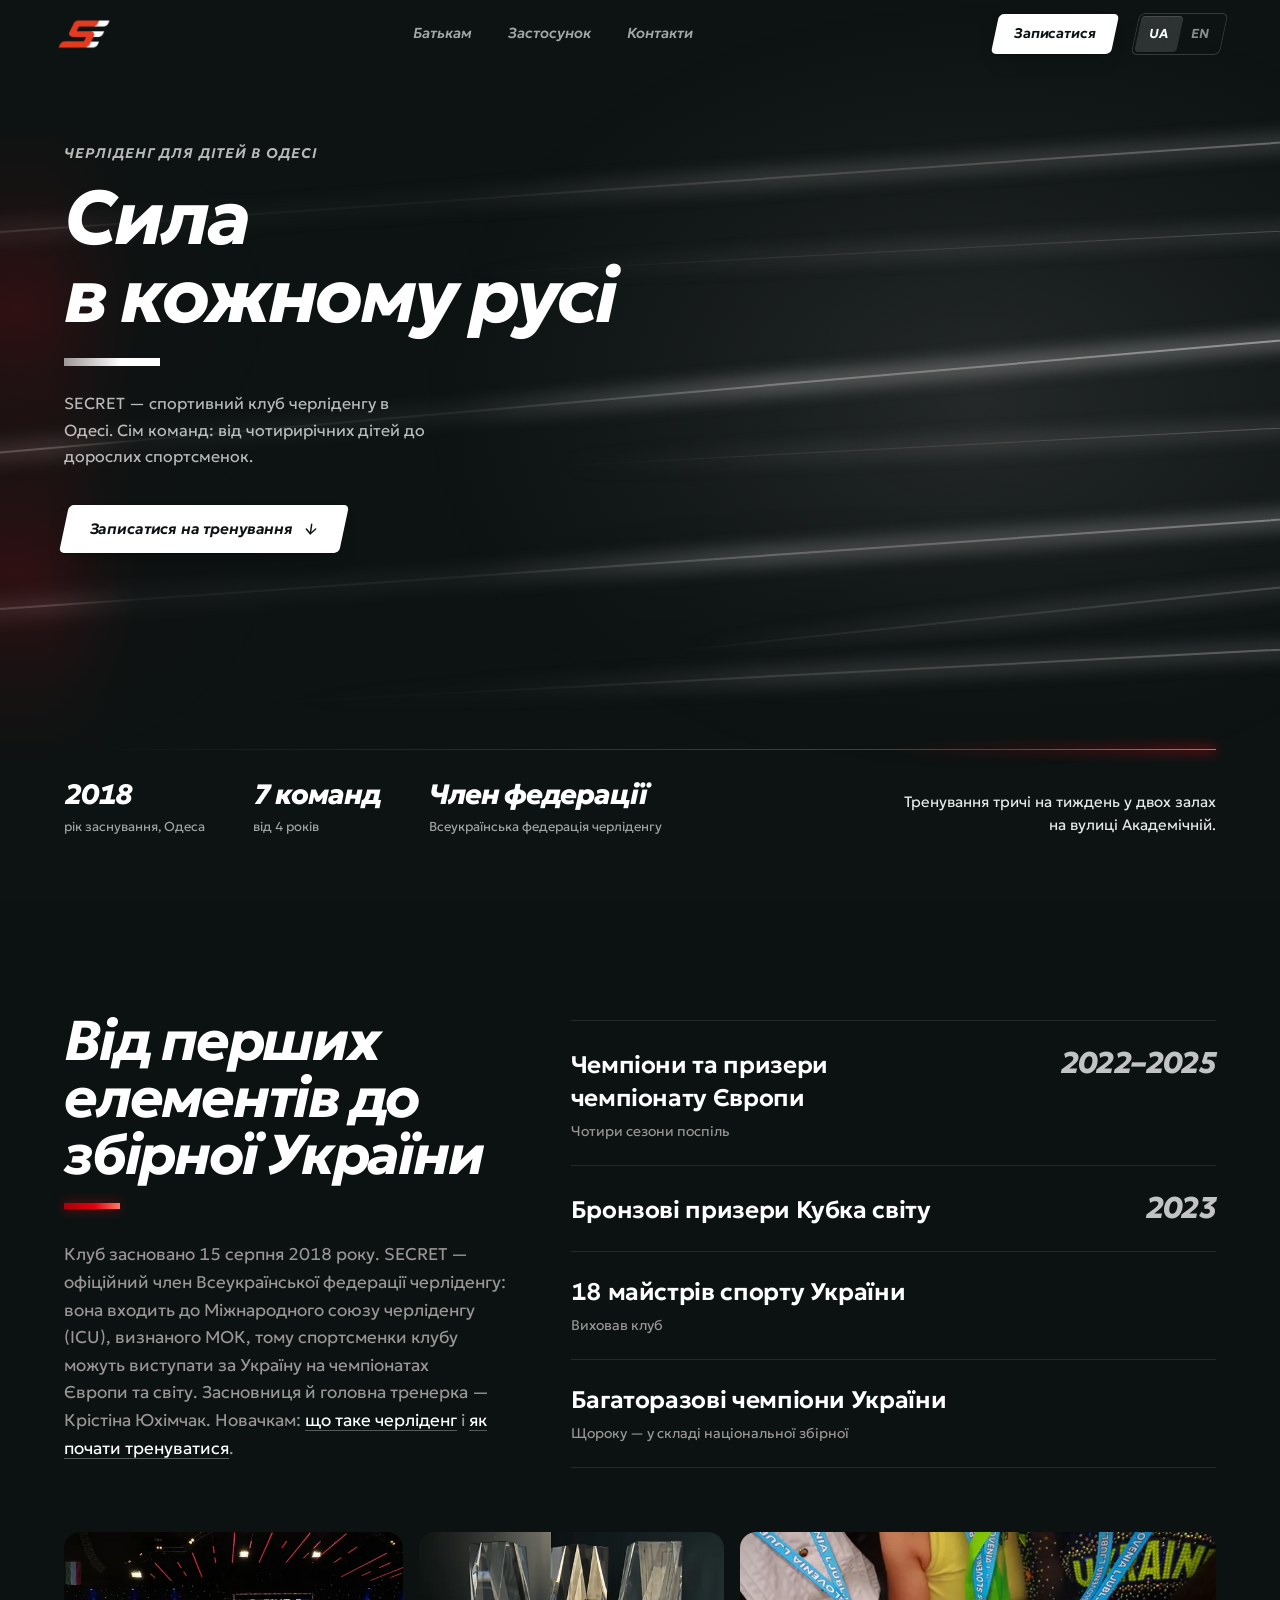
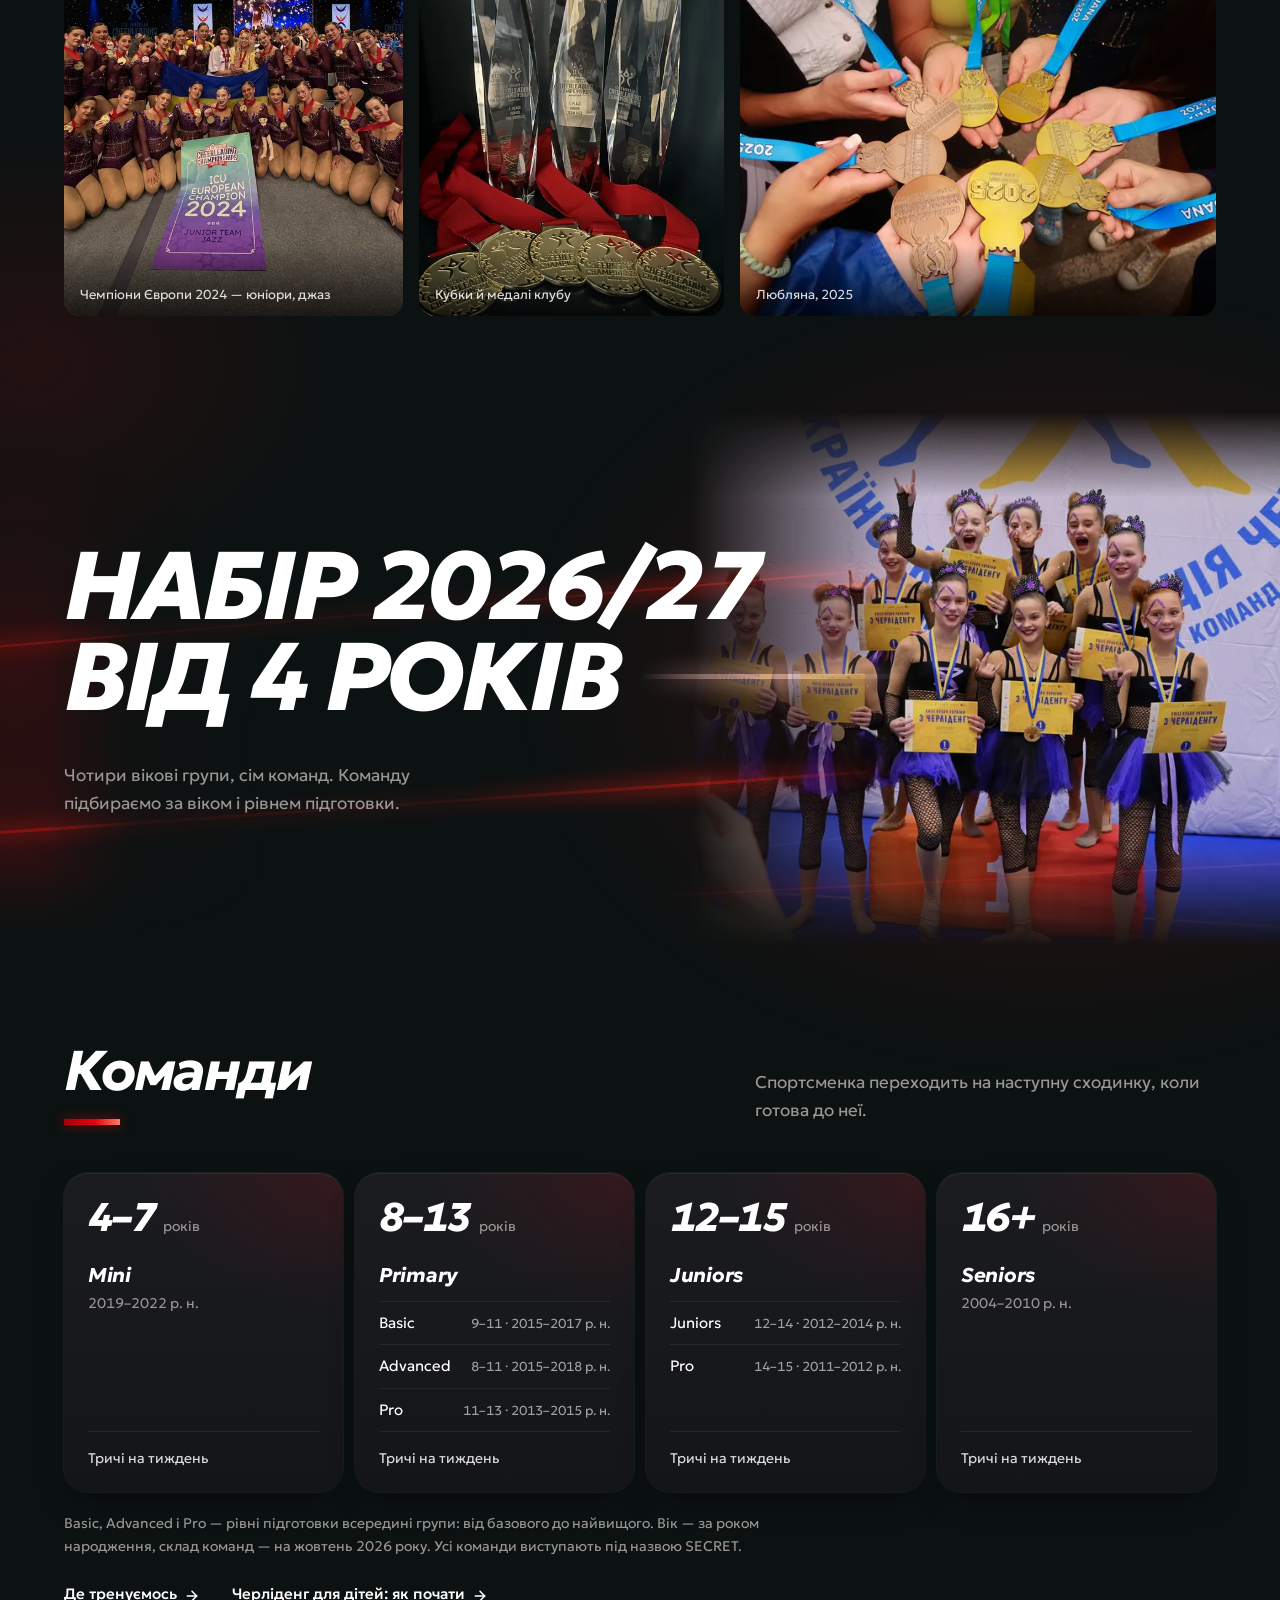
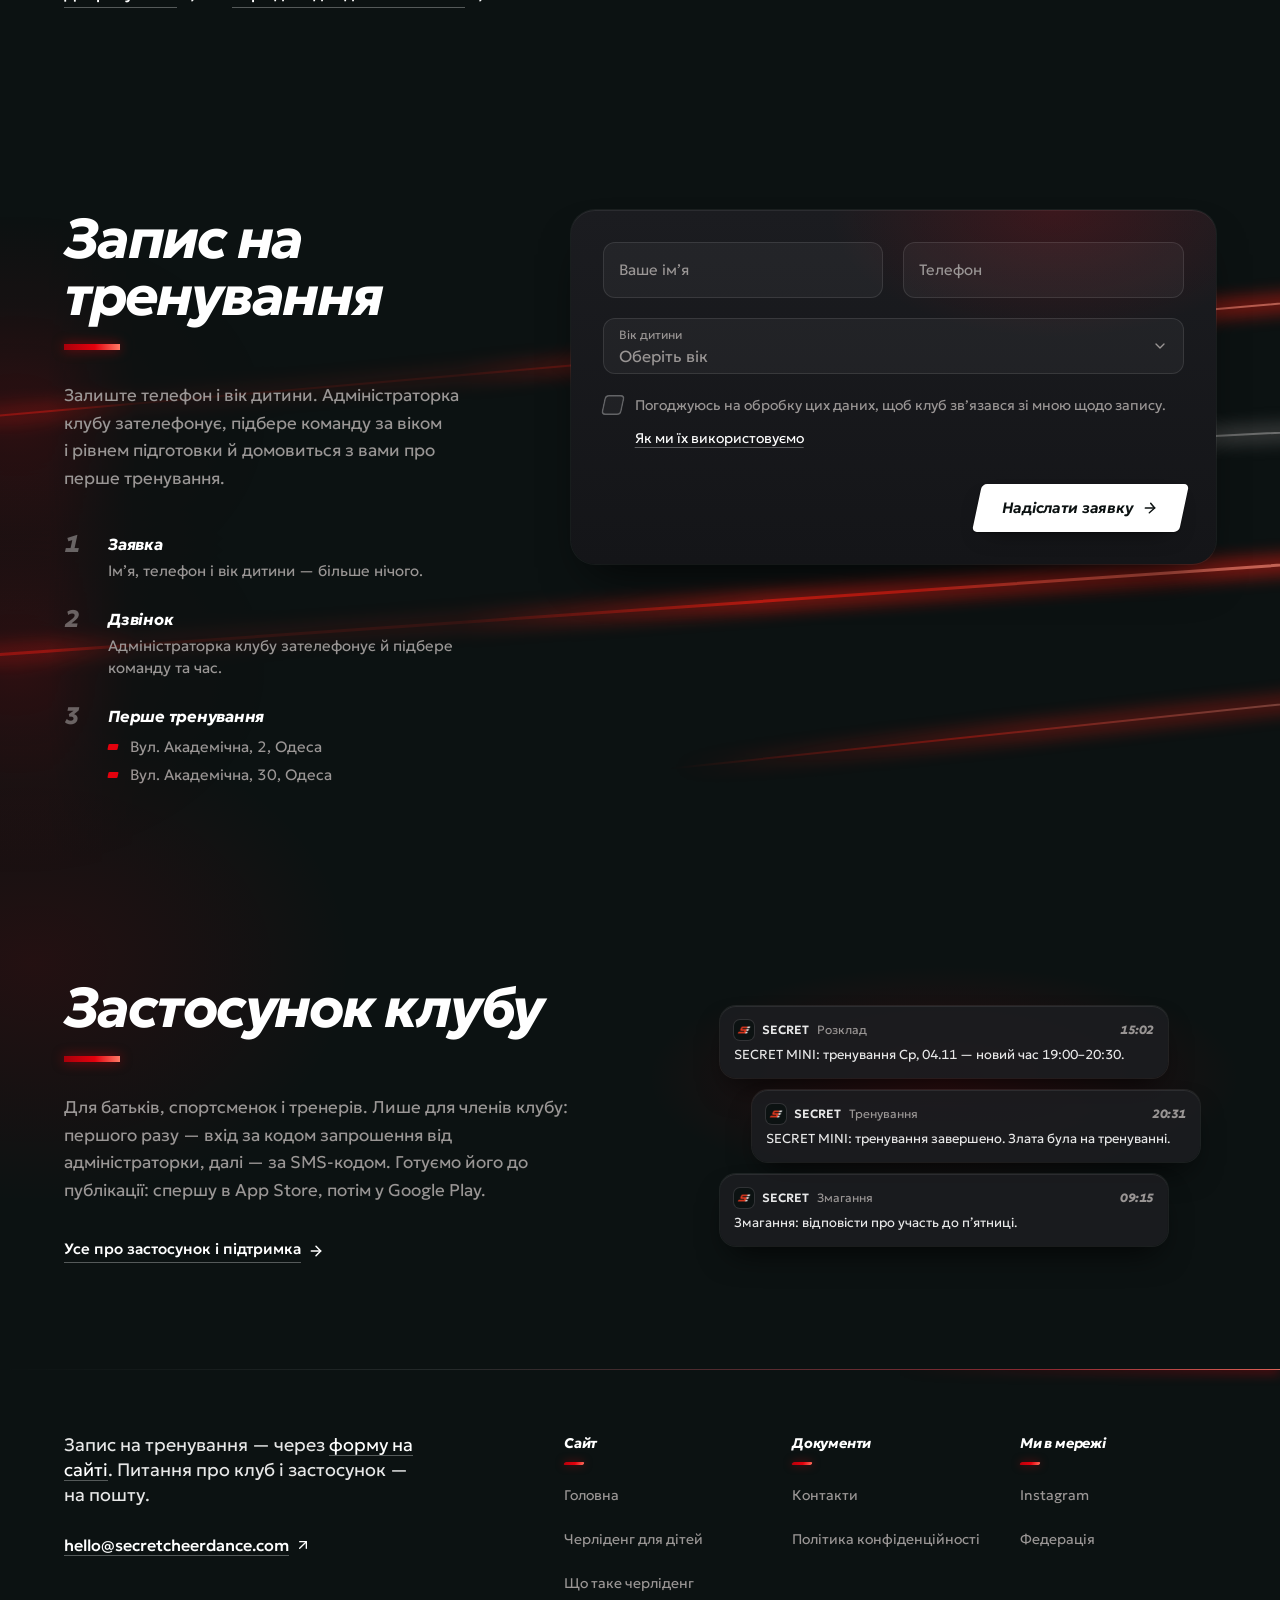
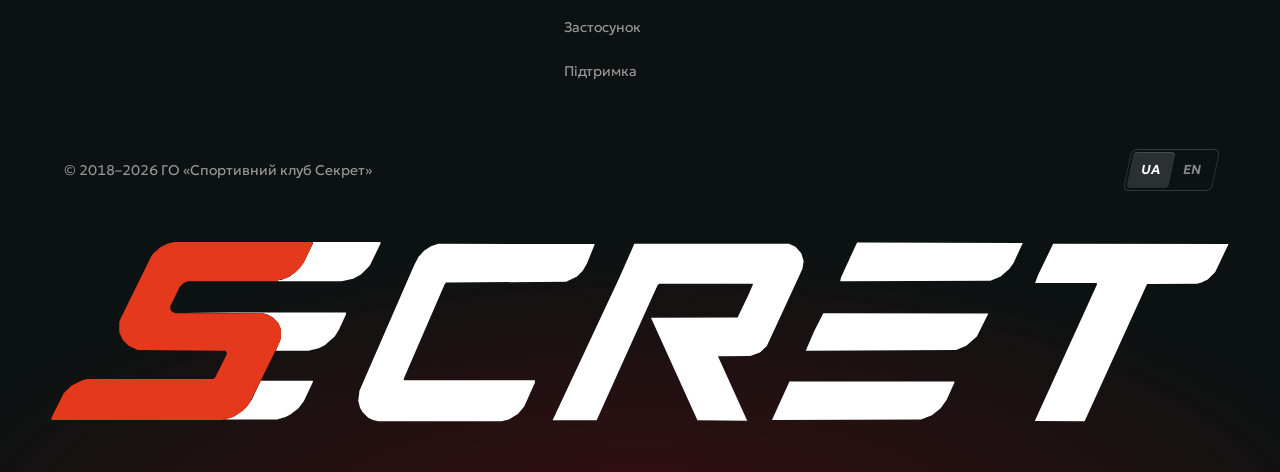
==== index.html @ 73e582e0 "Publish site build 45bfc25" ====
<!doctype html>
<html lang="uk">
<head>
<meta charset="utf-8">
<meta name="viewport" content="width=device-width, initial-scale=1">
<title>Черліденг (черлідинг) для дітей в Одесі від 4 років — клуб SECRET</title>
<meta name="description" content="Черліденг (черлідинг, чирлідинг) в Одесі: клуб SECRET з 2018 року, сім команд від 4 років, призери чемпіонатів Європи. Запис на тренування онлайн.">
<meta name="theme-color" content="#0c1212">
<link rel="icon" href="/favicon.ico" sizes="32x32">
<link rel="icon" type="image/png" href="/img/icon-192.png" sizes="192x192">
<link rel="apple-touch-icon" href="/img/apple-touch-icon.png">
<link rel="manifest" href="/manifest.webmanifest">
<meta property="og:type" content="website">
<meta property="og:site_name" content="SECRET CHEERDANCE">
<meta property="og:locale" content="uk_UA">
<meta property="og:locale:alternate" content="en_US">
<meta property="og:title" content="Черліденг (черлідинг) для дітей в Одесі від 4 років — клуб SECRET">
<meta property="og:description" content="Черліденг (черлідинг, чирлідинг) в Одесі: клуб SECRET з 2018 року, сім команд від 4 років, призери чемпіонатів Європи. Запис на тренування онлайн.">
<meta name="twitter:card" content="summary_large_image">
<meta property="og:url" content="https://secretcheerdance.com/">
<meta property="og:image" content="https://secretcheerdance.com/img/og-uk.jpg">
<meta property="og:image:width" content="1200">
<meta property="og:image:height" content="630">
<link rel="canonical" href="https://secretcheerdance.com/">
<link rel="alternate" hreflang="uk" href="https://secretcheerdance.com/">
<link rel="alternate" hreflang="en" href="https://secretcheerdance.com/en/">
<link rel="alternate" hreflang="x-default" href="https://secretcheerdance.com/">
<script type="application/ld+json">{"@context":"https://schema.org","@graph":[{"@type":"WebSite","@id":"https://secretcheerdance.com/#website","url":"https://secretcheerdance.com/","name":"SECRET CHEERDANCE","inLanguage":["uk","en"],"publisher":{"@id":"https://secretcheerdance.com/#club"}},{"@type":["SportsClub","SportsOrganization"],"@id":"https://secretcheerdance.com/#club","name":"SECRET CHEERDANCE","alternateName":["Спортивний клуб SECRET","SECRET"],"url":"https://secretcheerdance.com/","logo":"https://secretcheerdance.com/img/apple-touch-icon.png","image":"https://secretcheerdance.com/img/og-uk.jpg","description":"Спортивний клуб черліденгу в Одесі з 2018 року: сім команд від 4 років, чемпіони та призери чемпіонатів Європи, член Всеукраїнської федерації черліденгу.","sport":"Черліденг","slogan":"Сила в кожному русі","knowsAbout":["черліденг","черлідинг","чирлідинг","черліденг для дітей"],"foundingDate":"2018-08-15","founder":{"@type":"Person","name":"Крістіна Юхімчак"},"email":"hello@secretcheerdance.com","telephone":"+380992123114","address":{"@type":"PostalAddress","streetAddress":"вул. Академічна, 2","addressLocality":"Одеса","addressRegion":"Одеська область","addressCountry":"UA"},"location":[{"@type":"SportsActivityLocation","name":"Національний університет «Одеська юридична академія»","address":{"@type":"PostalAddress","streetAddress":"вул. Академічна, 2","addressLocality":"Одеса","addressRegion":"Одеська область","addressCountry":"UA"},"hasMap":"https://www.google.com/maps/search/?api=1&query=%D0%B2%D1%83%D0%BB.%20%D0%90%D0%BA%D0%B0%D0%B4%D0%B5%D0%BC%D1%96%D1%87%D0%BD%D0%B0%2C%202%2C%20%D0%9E%D0%B4%D0%B5%D1%81%D0%B0"},{"@type":"SportsActivityLocation","name":"Міжнародна академічна школа «Одеса»","address":{"@type":"PostalAddress","streetAddress":"вул. Академічна, 30","addressLocality":"Одеса","addressRegion":"Одеська область","addressCountry":"UA"},"hasMap":"https://www.google.com/maps/search/?api=1&query=%D0%B2%D1%83%D0%BB.%20%D0%90%D0%BA%D0%B0%D0%B4%D0%B5%D0%BC%D1%96%D1%87%D0%BD%D0%B0%2C%2030%2C%20%D0%9E%D0%B4%D0%B5%D1%81%D0%B0"}],"areaServed":{"@type":"City","name":"Одеса"},"memberOf":{"@type":"SportsOrganization","name":"Всеукраїнська федерація черліденгу","url":"https://all-ukrainian-cheerleading-federation.ua"},"sameAs":["https://www.instagram.com/secret.cheerdance/","https://all-ukrainian-cheerleading-federation.ua/secret.html"]},{"@type":"WebPage","@id":"https://secretcheerdance.com/#webpage","url":"https://secretcheerdance.com/","name":"Черліденг (черлідинг) для дітей в Одесі від 4 років — клуб SECRET","description":"Черліденг (черлідинг, чирлідинг) в Одесі: клуб SECRET з 2018 року, сім команд від 4 років, призери чемпіонатів Європи. Запис на тренування онлайн.","inLanguage":"uk","dateModified":"2026-10-17","isPartOf":{"@id":"https://secretcheerdance.com/#website"},"about":{"@id":"https://secretcheerdance.com/#club"}},{"@type":"ItemList","name":"Команди клубу","itemListElement":[{"@type":"ListItem","position":1,"item":{"@type":"SportsTeam","name":"SECRET Mini","sport":"Черліденг","memberOf":{"@id":"https://secretcheerdance.com/#club"},"audience":{"@type":"PeopleAudience","suggestedMinAge":4,"suggestedMaxAge":7},"description":"4–7 років (2019–2022 р. н.), тренування тричі на тиждень."}},{"@type":"ListItem","position":2,"item":{"@type":"SportsTeam","name":"SECRET Primary Basic","sport":"Черліденг","memberOf":{"@id":"https://secretcheerdance.com/#club"},"audience":{"@type":"PeopleAudience","suggestedMinAge":9,"suggestedMaxAge":11},"description":"9–11 років (2015–2017 р. н.), тренування тричі на тиждень."}},{"@type":"ListItem","position":3,"item":{"@type":"SportsTeam","name":"SECRET Primary Advanced","sport":"Черліденг","memberOf":{"@id":"https://secretcheerdance.com/#club"},"audience":{"@type":"PeopleAudience","suggestedMinAge":8,"suggestedMaxAge":11},"description":"8–11 років (2015–2018 р. н.), тренування тричі на тиждень."}},{"@type":"ListItem","position":4,"item":{"@type":"SportsTeam","name":"SECRET Primary Pro","sport":"Черліденг","memberOf":{"@id":"https://secretcheerdance.com/#club"},"audience":{"@type":"PeopleAudience","suggestedMinAge":11,"suggestedMaxAge":13},"description":"11–13 років (2013–2015 р. н.), тренування тричі на тиждень."}},{"@type":"ListItem","position":5,"item":{"@type":"SportsTeam","name":"SECRET Juniors","sport":"Черліденг","memberOf":{"@id":"https://secretcheerdance.com/#club"},"audience":{"@type":"PeopleAudience","suggestedMinAge":12,"suggestedMaxAge":14},"description":"12–14 років (2012–2014 р. н.), тренування тричі на тиждень."}},{"@type":"ListItem","position":6,"item":{"@type":"SportsTeam","name":"SECRET Juniors Pro","sport":"Черліденг","memberOf":{"@id":"https://secretcheerdance.com/#club"},"audience":{"@type":"PeopleAudience","suggestedMinAge":14,"suggestedMaxAge":15},"description":"14–15 років (2011–2012 р. н.), тренування тричі на тиждень."}},{"@type":"ListItem","position":7,"item":{"@type":"SportsTeam","name":"SECRET Seniors","sport":"Черліденг","memberOf":{"@id":"https://secretcheerdance.com/#club"},"audience":{"@type":"PeopleAudience","suggestedMinAge":16},"description":"16+ років (2004–2010 р. н.), тренування тричі на тиждень."}}]}]}</script>
<link rel="preload" href="/assets/geologica-cyrillic-slnt-normal-B_yzb2XQ.woff2" as="font" type="font/woff2" crossorigin>
<!-- Without JS, motion's start state (opacity 0) must not hide the text. -->
<noscript><style>[style*=opacity\:0]{opacity:1!important;filter:none!important;transform:none!important}</style></noscript>
  <script type="module" crossorigin src="/assets/client-D7Y0DRPq.js"></script>
  <link rel="stylesheet" crossorigin href="/assets/client-FFZGbskZ.css">
</head>
<body>
<div id="root" data-page="home" data-lang="uk"><link rel="preload" as="image" href="/img/secret-mark-dark.png"/><link rel="preload" as="image" imageSrcSet="/img/pompom-white-440.webp 440w, /img/pompom-white-686.webp 686w" imageSizes="(min-width: 1024px) 40vw, 80vw"/><link rel="preload" as="image" imageSrcSet="/img/pompom-red-600.webp 600w, /img/pompom-red-910.webp 910w" imageSizes="(min-width: 1024px) 40vw, 80vw" fetchPriority="high"/><a href="#main" class="absolute top-[-100px] left-6 z-50 rounded-md bg-white px-4 py-2 font-medium text-neutral-900 focus:top-3">Перейти до змісту</a><div class="relative"><div aria-hidden="true" class="pointer-events-none absolute inset-x-0 top-0 z-0 h-[min(100svh,64rem)] min-h-[640px] select-none [mask-image:linear-gradient(to_bottom,black_55%,transparent_92%)]" style="opacity:0"><svg class="absolute inset-0 h-full w-full" viewBox="0 0 1440 900" preserveAspectRatio="xMidYMid slice" aria-hidden="true"><defs><radialGradient id="hg-bloom" cx="0.5" cy="0.5" r="0.5"><stop offset="0" stop-color="#9a9695" stop-opacity="0.16"></stop><stop offset="0.6" stop-color="#9a9695" stop-opacity="0.05"></stop><stop offset="1" stop-color="#9a9695" stop-opacity="0"></stop></radialGradient></defs><ellipse cx="1060" cy="400" rx="560" ry="400" fill="url(#hg-bloom)"></ellipse></svg></div><header class="site-header sticky top-0 z-30 w-full pt-3 pb-2 transition-[translate,opacity,background-color,box-shadow] duration-300 ease-out px-6 sm:px-8 md:px-12 lg:px-14"><div class="flex items-center justify-between gap-6"><a href="/" class="flex min-h-11 shrink-0 items-center" aria-label="SECRET CHEERDANCE"><img src="/img/secret-mark-dark.png" width="256" height="148" alt="SECRET CHEERDANCE" class="h-auto w-14"/></a><nav aria-label="Розділи" class="nav-links relative hidden items-center gap-7 lg:flex xl:gap-9"><a href="/cherlidenh-dlia-ditei/" class="nav-link">Батькам</a><a href="/zastosunok/" class="nav-link">Застосунок</a><a href="/kontakty/" class="nav-link">Контакти</a><span aria-hidden="true" class="nav-bar-trail"></span><span aria-hidden="true" class="nav-bar"></span></nav><div class="flex items-center gap-2 lg:gap-5"><a href="/zastosunok/" class="btn btn-ghost btn-sm min-h-11 px-3.5 text-[13px] before:inset-y-1 after:inset-y-1 lg:hidden"><span class="btn-label">Застосунок</span></a><a href="#signup" class="btn btn-primary btn-sm max-lg:min-h-11 max-lg:hidden"><span class="btn-trail" aria-hidden="true"><i></i><i></i><i></i></span><span class="btn-label">Записатися</span></a><div class="lang max-lg:hidden" role="group" aria-label="Мова сайту"><span aria-hidden="true" class="lang-thumb"></span><span aria-current="true" lang="uk"><span class="sr-only">Українська</span><span aria-hidden="true">UA</span></span><a href="/en/" hrefLang="en" lang="en">EN<span class="sr-only"> — <!-- -->English</span></a></div><button type="button" aria-haspopup="dialog" aria-label="Меню" class="-mr-2.5 flex size-11 items-center justify-center rounded-full text-white transition-colors duration-150 hover:bg-white/5 lg:hidden"><svg xmlns="http://www.w3.org/2000/svg" width="24" height="24" viewBox="0 0 24 24" fill="none" stroke="currentColor" stroke-width="2" stroke-linecap="round" stroke-linejoin="round" class="lucide lucide-menu h-6 w-6" aria-hidden="true"><path d="M4 5h16"></path><path d="M4 12h16"></path><path d="M4 19h16"></path></svg></button></div></div><dialog aria-label="Меню" class="menu m-0 h-full max-h-none w-full max-w-none bg-background p-0 text-white backdrop:bg-transparent open:flex open:flex-col lg:hidden"><div class="flex items-center justify-between pt-4 px-6 sm:px-8 md:px-12 lg:px-14"><a href="/" class="flex min-h-11 shrink-0 items-center" aria-label="SECRET CHEERDANCE"><img src="/img/secret-mark-dark.png" width="256" height="148" alt="SECRET CHEERDANCE" class="h-auto w-14"/></a><button type="button" aria-label="Закрити меню" class="-mr-2.5 flex size-11 items-center justify-center rounded-full text-white transition-colors duration-150 hover:bg-white/5"><svg xmlns="http://www.w3.org/2000/svg" width="24" height="24" viewBox="0 0 24 24" fill="none" stroke="currentColor" stroke-width="2" stroke-linecap="round" stroke-linejoin="round" class="lucide lucide-x h-6 w-6" aria-hidden="true"><path d="M18 6 6 18"></path><path d="m6 6 12 12"></path></svg></button></div><nav aria-label="Розділи" class="flex-1 overflow-y-auto pt-8 pb-6 px-6 sm:px-8 md:px-12 lg:px-14"><ul><li style="--i:0"><a href="/" aria-current="page" class="group slant flex min-h-14 items-center gap-4 text-[clamp(1.75rem,8vw,2.25rem)] leading-none font-bold tracking-[-0.03em] text-white/55 transition-colors duration-150 hover:text-white aria-[current=page]:text-white"><span aria-hidden="true" class="h-1.5 w-6 shrink-0 -skew-x-[24deg] bg-white/10 group-aria-[current=page]:bg-primary"></span>Головна</a></li><li style="--i:1"><a href="/cherlidenh-dlia-ditei/" class="group slant flex min-h-14 items-center gap-4 text-[clamp(1.75rem,8vw,2.25rem)] leading-none font-bold tracking-[-0.03em] text-white/55 transition-colors duration-150 hover:text-white aria-[current=page]:text-white"><span aria-hidden="true" class="h-1.5 w-6 shrink-0 -skew-x-[24deg] bg-white/10 group-aria-[current=page]:bg-primary"></span>Батькам</a></li><li style="--i:2"><a href="/zastosunok/" class="group slant flex min-h-14 items-center gap-4 text-[clamp(1.75rem,8vw,2.25rem)] leading-none font-bold tracking-[-0.03em] text-white/55 transition-colors duration-150 hover:text-white aria-[current=page]:text-white"><span aria-hidden="true" class="h-1.5 w-6 shrink-0 -skew-x-[24deg] bg-white/10 group-aria-[current=page]:bg-primary"></span>Застосунок</a></li><li style="--i:3"><a href="/kontakty/" class="group slant flex min-h-14 items-center gap-4 text-[clamp(1.75rem,8vw,2.25rem)] leading-none font-bold tracking-[-0.03em] text-white/55 transition-colors duration-150 hover:text-white aria-[current=page]:text-white"><span aria-hidden="true" class="h-1.5 w-6 shrink-0 -skew-x-[24deg] bg-white/10 group-aria-[current=page]:bg-primary"></span>Контакти</a></li></ul></nav><div class="space-y-3 border-t border-white/10 pt-5 pb-[max(1.25rem,env(safe-area-inset-bottom))] px-6 sm:px-8 md:px-12 lg:px-14"><a href="#signup" class="btn btn-primary w-full"><span class="btn-trail" aria-hidden="true"><i></i><i></i><i></i></span><span class="btn-label">Записатися на тренування</span></a><div class="flex justify-center pt-1"><div class="lang lang-lg" role="group" aria-label="Мова сайту"><span aria-hidden="true" class="lang-thumb"></span><span aria-current="true" lang="uk"><span class="sr-only">Українська</span><span aria-hidden="true">UA</span></span><a href="/en/" hrefLang="en" lang="en">EN<span class="sr-only"> — <!-- -->English</span></a></div></div></div></dialog></header><main id="main"><section id="hero" aria-labelledby="hero-title" class="relative z-10 flex overflow-x-clip min-h-[calc(100svh-7rem)] flex-col px-6 pt-12 pb-12 max-lg:[@media(max-height:36rem)]:pt-8 sm:px-8 md:px-12 lg:min-h-[min(calc(100svh-5rem),60rem)] lg:px-14 lg:pt-20"><div aria-hidden="true" class="pointer-events-none absolute inset-0 overflow-hidden mix-blend-screen thru z-[1] [--lf:58%] max-lg:[mask-image:linear-gradient(180deg,#000_38%,rgba(0,0,0,0.35)_48%)]"><span class="light-line tone-grey is-thru" style="top:9%;left:10%;opacity:0.45;--w:1.5px;--a:-4deg;clip-path:inset(-40px 0px -40px 100%)"><i style="--sd:3s"></i></span><span class="light-line tone-grey" style="top:20%;left:34%;opacity:0.3;--w:1px;--a:-3deg;clip-path:inset(-40px 0px -40px 100%)"></span><span class="light-line tone-steel is-thru" style="top:33%;left:0%;opacity:0.55;--w:2px;--a:-5deg;clip-path:inset(-40px 0px -40px 100%)"><i style="--sd:6.5s"></i></span><span class="light-line tone-grey" style="top:44%;left:42%;opacity:0.35;--w:1px;--a:-3deg;clip-path:inset(-40px 0px -40px 100%)"></span><span class="light-line tone-steel is-thru" style="top:55%;left:6%;opacity:0.45;--w:1.5px;--a:-4deg;clip-path:inset(-40px 0px -40px 100%)"></span><span class="light-line tone-grey" style="top:63%;left:52%;opacity:0.3;--w:1.5px;--a:-6deg;clip-path:inset(-40px 0px -40px 100%)"></span><span class="light-line tone-grey" style="top:71%;left:20%;opacity:0.4;--w:1.5px;--a:-3deg;clip-path:inset(-40px 0px -40px 100%)"><i style="--sd:10s"></i></span><span class="light-exit" style="top:30%"></span><span class="light-exit" style="top:62%"></span></div><div class="mx-auto flex w-full max-w-site flex-1 flex-col justify-between gap-16"><div class="relative flex flex-1 flex-col"><div aria-hidden="true" class="pointer-events-none relative select-none -mt-8 h-[min(85vw,30rem,40svh)] w-full self-stretch max-lg:[@media(max-height:36rem)]:h-[34svh] lg:absolute lg:-top-8 lg:right-0 lg:left-[48%] lg:mt-0 lg:h-[calc(100%+2rem)] lg:w-auto xl:-top-16 xl:h-[calc(100%+4rem)]"><div class="pompom absolute left-[-10%] top-[30%] w-[66%] lg:left-[0%] lg:top-[38%] lg:w-[52%]" style="aspect-ratio:686 / 615"><img src="/img/pompom-white-440.webp" srcSet="/img/pompom-white-440.webp 440w, /img/pompom-white-686.webp 686w" sizes="(min-width: 1024px) 40vw, 80vw" width="686" height="615" alt="" decoding="async" class="pompom-img absolute inset-0 size-full"/><canvas class="pompom-gl absolute" style="left:-12.5%;top:-12.5%;width:125%;height:125%"></canvas></div><div class="pompom absolute right-[-24%] top-[-6%] w-[100%] lg:right-[-18%] lg:top-[-8%] lg:w-[92%]" style="aspect-ratio:910 / 769"><img src="/img/pompom-red-600.webp" srcSet="/img/pompom-red-600.webp 600w, /img/pompom-red-910.webp 910w" sizes="(min-width: 1024px) 40vw, 80vw" width="910" height="769" alt="" decoding="async" fetchPriority="high" class="pompom-img absolute inset-0 size-full"/><canvas class="pompom-gl absolute" style="left:-12.5%;top:-12.5%;width:125%;height:125%"></canvas></div></div><div class="relative z-[3] -mt-4 flex max-w-3xl flex-col items-start lg:mt-0"><h1 id="hero-title" class="slant text-[clamp(2.25rem,11.2vw,2.9rem)] leading-[1.02] font-bold tracking-[-0.04em] text-white sm:text-[3.5rem] md:text-[4rem] xl:text-[4.75rem] 2xl:text-[6rem]"><span class="mb-3 block text-[13px] leading-snug font-semibold tracking-[0.08em] text-white/70 uppercase sm:mb-4 sm:text-sm">Черліденг для дітей в Одесі</span><span class="block whitespace-nowrap">Сила</span><span class="block whitespace-nowrap">в кожному русі</span></h1><span aria-hidden="true" class="bar-white mt-5 block sm:mt-6 max-lg:[@media(max-height:36rem)]:mt-4 h-2 w-24 origin-left -skew-x-[24deg]" style="transform:scaleX(0)"></span><p class="mt-5 sm:mt-6 max-lg:[@media(max-height:36rem)]:mt-4 max-w-[440px] text-[15px] leading-[1.65] text-pretty text-white/70 sm:text-base 2xl:max-w-lg 2xl:text-lg">SECRET — спортивний клуб черліденгу в Одесі. Сім команд: від чотирирічних дітей до дорослих спортсменок.</p><div class="mt-9 max-lg:[@media(max-height:36rem)]:mt-7 flex flex-wrap items-center gap-x-4 gap-y-3 max-sm:self-stretch max-sm:justify-center"><div data-signup="true"><a href="#signup" class="btn btn-primary btn-nudge"><span class="btn-trail" aria-hidden="true"><i></i><i></i><i></i></span><span class="btn-label">Записатися на тренування</span><span class="btn-icon btn-icon-down" aria-hidden="true"><svg xmlns="http://www.w3.org/2000/svg" width="24" height="24" viewBox="0 0 24 24" fill="none" stroke="currentColor" stroke-width="2.25" stroke-linecap="round" stroke-linejoin="round" class="lucide lucide-arrow-down" aria-hidden="true"><path d="M12 5v14"></path><path d="m19 12-7 7-7-7"></path></svg><svg xmlns="http://www.w3.org/2000/svg" width="24" height="24" viewBox="0 0 24 24" fill="none" stroke="currentColor" stroke-width="2.25" stroke-linecap="round" stroke-linejoin="round" class="lucide lucide-arrow-down" aria-hidden="true"><path d="M12 5v14"></path><path d="m19 12-7 7-7-7"></path></svg></span></a></div></div></div></div><div class="seam relative z-[3] flex flex-col-reverse gap-8 pt-8 sm:flex-row sm:items-end sm:justify-between"><ul class="flex flex-wrap gap-x-12 gap-y-6"><li class="flex flex-col gap-2"><span class="slant text-2xl leading-none font-extrabold tracking-[-0.035em] text-white md:text-[1.75rem]">2018</span><span class="max-w-[15rem] text-[13px] text-white/60">рік заснування, Одеса</span></li><li class="flex flex-col gap-2"><span class="slant text-2xl leading-none font-extrabold tracking-[-0.035em] text-white md:text-[1.75rem]">7 команд</span><span class="max-w-[15rem] text-[13px] text-white/60">від 4 років</span></li><li class="flex flex-col gap-2"><span class="slant text-2xl leading-none font-extrabold tracking-[-0.035em] text-white md:text-[1.75rem]">Член федерації</span><span class="max-w-[15rem] text-[13px] text-white/60">Всеукраїнська федерація черліденгу</span></li></ul><p class="max-w-xs text-[15px] leading-[1.55] text-pretty text-white/90 sm:text-right">Тренування тричі на тиждень у двох залах на вулиці Академічній.</p></div></div></section><section id="about" aria-labelledby="about-title" class="relative isolate w-full scroll-mt-4 px-6 pt-20 pb-14 sm:px-8 md:px-12 md:pt-32 md:pb-24 lg:px-14"><div aria-hidden="true" class="pointer-events-none absolute -left-72 -z-10 hidden h-[30rem] w-[40rem] bg-[radial-gradient(closest-side,rgba(227,1,13,0.11),rgba(227,1,13,0))] lg:block -bottom-48"></div><div class="mx-auto grid max-w-site gap-12 lg:grid-cols-12 lg:gap-16"><div class="lg:col-span-5"><h2 id="about-title" class="slant text-[2.5rem] leading-[1.02] font-bold tracking-[-0.04em] text-white md:text-5xl lg:text-[3.5rem]">Від перших елементів до збірної України<span aria-hidden="true" class="bar-light mt-5 block h-1.5 w-14 origin-left -skew-x-[24deg]" style="opacity:0;transform:scaleX(0)"></span></h2><p class="mt-8 max-w-xl text-base leading-relaxed text-muted-foreground md:text-[17px] [&amp;_a]:text-white [&amp;_a]:underline [&amp;_a]:decoration-white/30 [&amp;_a]:underline-offset-4 [&amp;_a:hover]:decoration-white">Клуб засновано 15 серпня 2018 року. SECRET — офіційний член Всеукраїнської федерації черліденгу: вона входить до Міжнародного союзу черліденгу (ICU), визнаного МОК, тому спортсменки клубу можуть виступати за Україну на чемпіонатах Європи та світу. Засновниця й головна тренерка — Крістіна Юхімчак. Новачкам: <a href="/shcho-take-cherlidenh/">що таке черліденг</a> і <a href="/cherlidenh-dlia-ditei/">як почати тренуватися</a>.</p></div><ul class="border-t border-white/10 lg:col-span-7 lg:mt-2"><li class="flex flex-col-reverse gap-2 border-b border-white/10 py-5 sm:flex-row sm:items-baseline sm:justify-between sm:gap-6 sm:py-6" style="opacity:0;transform:translateY(22px)"><div><p class="text-xl leading-snug font-semibold tracking-[-0.015em] text-white md:text-2xl">Чемпіони та призери чемпіонату Європи</p><p class="mt-1.5 text-sm text-muted-foreground">Чотири сезони поспіль</p></div><span class="num shrink-0 text-xl text-white/75 sm:text-2xl md:text-3xl">2022–2025</span></li><li class="flex flex-col-reverse gap-2 border-b border-white/10 py-5 sm:flex-row sm:items-baseline sm:justify-between sm:gap-6 sm:py-6" style="opacity:0;transform:translateY(22px)"><div><p class="text-xl leading-snug font-semibold tracking-[-0.015em] text-white md:text-2xl">Бронзові призери Кубка світу</p></div><span class="num shrink-0 text-xl text-white/75 sm:text-2xl md:text-3xl">2023</span></li><li class="flex flex-col-reverse gap-2 border-b border-white/10 py-5 sm:flex-row sm:items-baseline sm:justify-between sm:gap-6 sm:py-6" style="opacity:0;transform:translateY(22px)"><div><p class="text-xl leading-snug font-semibold tracking-[-0.015em] text-white md:text-2xl">18 майстрів спорту України</p><p class="mt-1.5 text-sm text-muted-foreground">Виховав клуб</p></div></li><li class="flex flex-col-reverse gap-2 border-b border-white/10 py-5 sm:flex-row sm:items-baseline sm:justify-between sm:gap-6 sm:py-6" style="opacity:0;transform:translateY(22px)"><div><p class="text-xl leading-snug font-semibold tracking-[-0.015em] text-white md:text-2xl">Багаторазові чемпіони України</p><p class="mt-1.5 text-sm text-muted-foreground">Щороку — у складі національної збірної</p></div></li></ul></div><div class="mx-auto mt-12 grid max-w-site grid-cols-2 gap-3 md:mt-16 md:flex md:h-[min(30vw,27rem)] md:gap-4"><figure class="relative col-span-2 aspect-[107/100] md:aspect-auto md:flex-[1.07]"><div class="absolute inset-0 overflow-hidden rounded-2xl bg-white/[0.04]" style="clip-path:polygon(0% 0%, 0% 0%, -12% 100%, -12% 100%)"><img src="/img/club/euro-2024-team-1200.webp" srcSet="/img/club/euro-2024-team-700.webp 700w, /img/club/euro-2024-team-1200.webp 1200w, /img/club/euro-2024-team-1800.webp 1800w" width="1800" height="1680" sizes="(min-width: 768px) 32vw, 100vw" alt="Команда SECRET із прапором України та банером «ICU European Champion 2024, Junior Team Jazz»" loading="lazy" decoding="async" class="size-full object-cover" style="transform:scale(1.08)"/></div><figcaption class="absolute inset-x-0 bottom-0 rounded-b-2xl bg-[linear-gradient(to_top,rgba(0,0,0,0.72),transparent)] px-4 pt-10 pb-3 text-[13px] leading-snug text-white/85" style="opacity:0">Чемпіони Європи 2024 — юніори, джаз</figcaption></figure><figure class="relative aspect-square md:aspect-auto md:flex-[0.96]"><div class="absolute inset-0 overflow-hidden rounded-2xl bg-white/[0.04]" style="clip-path:polygon(0% 0%, 0% 0%, -12% 100%, -12% 100%)"><img src="/img/club/trophies-1000.webp" srcSet="/img/club/trophies-600.webp 600w, /img/club/trophies-1000.webp 1000w, /img/club/trophies-1500.webp 1500w" width="1500" height="1560" sizes="(min-width: 768px) 28vw, 50vw" alt="Кришталеві кубки та золоті медалі чемпіонатів" loading="lazy" decoding="async" class="size-full object-cover" style="transform:scale(1.08)"/></div><figcaption class="absolute inset-x-0 bottom-0 rounded-b-2xl bg-[linear-gradient(to_top,rgba(0,0,0,0.72),transparent)] px-4 pt-10 pb-3 text-[13px] leading-snug text-white/85" style="opacity:0">Кубки й медалі клубу</figcaption></figure><figure class="relative aspect-square md:aspect-auto md:flex-[1.5]"><div class="absolute inset-0 overflow-hidden rounded-2xl bg-white/[0.04]" style="clip-path:polygon(0% 0%, 0% 0%, -12% 100%, -12% 100%)"><img src="/img/club/medals-2025-1200.webp" srcSet="/img/club/medals-2025-700.webp 700w, /img/club/medals-2025-1200.webp 1200w, /img/club/medals-2025-1800.webp 1800w" width="1800" height="1200" sizes="(min-width: 768px) 44vw, 50vw" alt="Руки спортсменок із медалями чемпіонату в Любляні 2025 року" loading="lazy" decoding="async" class="size-full object-cover" style="transform:scale(1.08)"/></div><figcaption class="absolute inset-x-0 bottom-0 rounded-b-2xl bg-[linear-gradient(to_top,rgba(0,0,0,0.72),transparent)] px-4 pt-10 pb-3 text-[13px] leading-snug text-white/85" style="opacity:0">Любляна, 2025</figcaption></figure></div></section><section aria-labelledby="poster-title" class="relative isolate w-full overflow-x-clip px-6 py-16 sm:px-8 md:px-12 md:py-32 lg:px-14"><div aria-hidden="true" class="pointer-events-none absolute top-1/2 right-[-25%] -z-10 h-[150%] w-[85%] -translate-y-1/2 bg-[radial-gradient(closest-side,rgba(227,1,13,0.26),rgba(227,1,13,0.08)_55%,rgba(227,1,13,0))]"></div><div aria-hidden="true" class="pointer-events-none absolute inset-0 overflow-hidden mix-blend-screen thru thru-v -z-10 [mask-image:linear-gradient(to_bottom,transparent,#000_15%,#000_85%,transparent)] max-sm:[&amp;&gt;span:nth-child(3)]:hidden max-sm:[&amp;&gt;span:nth-child(4)]:hidden"><span class="light-line tone-red is-thru" style="top:22%;left:46%;opacity:0.55;--w:2px;--a:-5deg;clip-path:inset(-40px 0px -40px 100%)"><i style="--sd:4.5s"></i></span><span class="light-line tone-grey" style="top:34%;left:62%;opacity:0.45;--w:1.5px;--a:-3deg;clip-path:inset(-40px 0px -40px 100%)"></span><span class="light-line tone-red is-thru" style="top:61%;left:38%;opacity:0.6;--w:2.5px;--a:-4deg;clip-path:inset(-40px 0px -40px 100%)"></span><span class="light-line tone-grey" style="top:70%;left:58%;opacity:0.4;--w:1.5px;--a:-6deg;clip-path:inset(-40px 0px -40px 100%)"></span><span class="light-line tone-red" style="top:84%;left:50%;opacity:0.45;--w:2px;--a:-3deg;clip-path:inset(-40px 0px -40px 100%)"><i style="--sd:9s"></i></span><span class="light-exit" style="top:45%"></span><span class="light-exit" style="top:80%"></span></div><div class="mx-auto max-w-site"><h2 id="poster-title" class="slant text-[clamp(2.6rem,9vw,6rem)] leading-[0.95] font-extrabold tracking-[-0.04em] text-white uppercase"><span class="flex items-center gap-[0.22em]"><span class="relative z-[3] shrink-0" style="opacity:0;transform:translateX(-28px)">Набір 2026/27</span><span aria-hidden="true" class="beam z-[1] min-w-[0.6em] flex-1 tone-red mr-[calc(50%_-_50vw)]" style="clip-path:inset(-40px 0px -40px 100%)"><i style="--sd:2.6s"></i></span></span><span class="flex items-center gap-[0.22em]"><span class="relative z-[3] shrink-0" style="opacity:0;transform:translateX(-28px)">від 4 років</span><span aria-hidden="true" class="beam z-[1] min-w-[0.6em] flex-1 tone-white mr-[calc(50%_-_50vw)]" style="clip-path:inset(-40px 0px -40px 100%)"></span></span></h2><p class="relative z-[3] mt-10 max-w-md text-base leading-relaxed text-muted-foreground md:text-[17px] lg:max-w-sm">Чотири вікові групи, сім команд. Команду підбираємо за віком і рівнем підготовки.</p></div><figure class="poster-photo relative z-[2] -mx-6 mt-10 aspect-square sm:mx-auto sm:w-[70%] lg:absolute lg:inset-y-0 lg:right-0 lg:mx-0 lg:mt-0 lg:aspect-auto lg:w-[46%]" style="opacity:0"><img src="/img/club/young-podium-1200.webp" srcSet="/img/club/young-podium-700.webp 700w, /img/club/young-podium-1200.webp 1200w, /img/club/young-podium-1800.webp 1800w" width="1800" height="1831" sizes="(min-width: 1024px) 46vw, 100vw" alt="Наймолодші спортсменки на п’єдесталі чемпіонату України з медалями й дипломами" loading="lazy" decoding="async" class="size-full object-cover object-[50%_60%]"/></figure></section><section id="teams" aria-labelledby="teams-title" class="w-full scroll-mt-4 px-6 py-14 sm:px-8 md:px-12 md:py-24 lg:px-14"><div class="mx-auto max-w-site"><div class="grid gap-8 lg:grid-cols-12 lg:items-end"><h2 id="teams-title" class="slant text-[2.5rem] leading-[1.02] font-bold tracking-[-0.04em] text-white md:text-5xl lg:text-[3.5rem] lg:col-span-7">Команди<span aria-hidden="true" class="bar-light mt-5 block h-1.5 w-14 origin-left -skew-x-[24deg]" style="opacity:0;transform:scaleX(0)"></span></h2><p class="max-w-md text-base leading-relaxed text-muted-foreground md:text-[17px] lg:col-span-5">Спортсменка переходить на наступну сходинку, коли готова до неї.</p></div><ol class="mt-12 grid gap-3 sm:grid-cols-2 lg:grid-cols-4"><li class="flex" style="opacity:0;transform:translateY(22px)"><div class="flex w-full flex-col rounded-3xl bg-[radial-gradient(120%_70%_at_100%_0%,rgba(227,1,13,0.13),rgba(227,1,13,0)_60%),linear-gradient(180deg,var(--card-2),var(--card))] p-6 shadow-[0_0_0_1px_rgba(255,255,255,0.06),inset_0_1px_0_rgba(255,255,255,0.07),0_12px_32px_-12px_rgba(0,0,0,0.7)] transition-shadow duration-300 spot"><p class="flex items-baseline gap-2"><span class="num text-[2.5rem] leading-none whitespace-nowrap text-white">4–7</span><span class="text-sm text-muted-foreground">років</span></p><h3 class="t-name mt-6 text-xl text-white">Mini</h3><p class="mt-1 text-sm text-muted-foreground">2019–2022 р. н.</p><p class="mt-auto border-t border-white/[0.07] pt-4 text-sm text-white/85 max-sm:mt-5">Тричі на тиждень</p></div></li><li class="flex" style="opacity:0;transform:translateY(22px)"><div class="flex w-full flex-col rounded-3xl bg-[radial-gradient(120%_70%_at_100%_0%,rgba(227,1,13,0.13),rgba(227,1,13,0)_60%),linear-gradient(180deg,var(--card-2),var(--card))] p-6 shadow-[0_0_0_1px_rgba(255,255,255,0.06),inset_0_1px_0_rgba(255,255,255,0.07),0_12px_32px_-12px_rgba(0,0,0,0.7)] transition-shadow duration-300 spot"><p class="flex items-baseline gap-2"><span class="num text-[2.5rem] leading-none whitespace-nowrap text-white">8–13</span><span class="text-sm text-muted-foreground">років</span></p><h3 class="t-name mt-6 text-xl text-white">Primary</h3><ul class="mt-3 divide-y divide-white/[0.07] border-t border-white/[0.07]"><li class="flex items-baseline justify-between gap-3 py-2.5"><span class="text-[15px] text-white">Basic</span><span class="text-right text-[13px] whitespace-nowrap text-white/60">9–11<!-- --> · <!-- -->2015–2017 р. н.</span></li><li class="flex items-baseline justify-between gap-3 py-2.5"><span class="text-[15px] text-white">Advanced</span><span class="text-right text-[13px] whitespace-nowrap text-white/60">8–11<!-- --> · <!-- -->2015–2018 р. н.</span></li><li class="flex items-baseline justify-between gap-3 py-2.5"><span class="text-[15px] text-white">Pro</span><span class="text-right text-[13px] whitespace-nowrap text-white/60">11–13<!-- --> · <!-- -->2013–2015 р. н.</span></li></ul><p class="mt-auto border-t border-white/[0.07] pt-4 text-sm text-white/85 max-sm:mt-5">Тричі на тиждень</p></div></li><li class="flex" style="opacity:0;transform:translateY(22px)"><div class="flex w-full flex-col rounded-3xl bg-[radial-gradient(120%_70%_at_100%_0%,rgba(227,1,13,0.13),rgba(227,1,13,0)_60%),linear-gradient(180deg,var(--card-2),var(--card))] p-6 shadow-[0_0_0_1px_rgba(255,255,255,0.06),inset_0_1px_0_rgba(255,255,255,0.07),0_12px_32px_-12px_rgba(0,0,0,0.7)] transition-shadow duration-300 spot"><p class="flex items-baseline gap-2"><span class="num text-[2.5rem] leading-none whitespace-nowrap text-white">12–15</span><span class="text-sm text-muted-foreground">років</span></p><h3 class="t-name mt-6 text-xl text-white">Juniors</h3><ul class="mt-3 divide-y divide-white/[0.07] border-t border-white/[0.07]"><li class="flex items-baseline justify-between gap-3 py-2.5"><span class="text-[15px] text-white">Juniors</span><span class="text-right text-[13px] whitespace-nowrap text-white/60">12–14<!-- --> · <!-- -->2012–2014 р. н.</span></li><li class="flex items-baseline justify-between gap-3 py-2.5"><span class="text-[15px] text-white">Pro</span><span class="text-right text-[13px] whitespace-nowrap text-white/60">14–15<!-- --> · <!-- -->2011–2012 р. н.</span></li></ul><p class="mt-auto border-t border-white/[0.07] pt-4 text-sm text-white/85 max-sm:mt-5">Тричі на тиждень</p></div></li><li class="flex" style="opacity:0;transform:translateY(22px)"><div class="flex w-full flex-col rounded-3xl bg-[radial-gradient(120%_70%_at_100%_0%,rgba(227,1,13,0.13),rgba(227,1,13,0)_60%),linear-gradient(180deg,var(--card-2),var(--card))] p-6 shadow-[0_0_0_1px_rgba(255,255,255,0.06),inset_0_1px_0_rgba(255,255,255,0.07),0_12px_32px_-12px_rgba(0,0,0,0.7)] transition-shadow duration-300 spot"><p class="flex items-baseline gap-2"><span class="num text-[2.5rem] leading-none whitespace-nowrap text-white">16+</span><span class="text-sm text-muted-foreground">років</span></p><h3 class="t-name mt-6 text-xl text-white">Seniors</h3><p class="mt-1 text-sm text-muted-foreground">2004–2010 р. н.</p><p class="mt-auto border-t border-white/[0.07] pt-4 text-sm text-white/85 max-sm:mt-5">Тричі на тиждень</p></div></li></ol><p class="mt-5 max-w-3xl text-sm leading-relaxed text-muted-foreground">Basic, Advanced і Pro — рівні підготовки всередині групи: від базового до найвищого.<!-- --> <!-- -->Вік — за роком народження, склад команд — на жовтень 2026 року. Усі команди виступають під назвою SECRET.</p><p class="mt-4 flex flex-wrap gap-x-8"><a href="/kontakty/" class="link-go"><span>Де тренуємось</span><svg xmlns="http://www.w3.org/2000/svg" width="24" height="24" viewBox="0 0 24 24" fill="none" stroke="currentColor" stroke-width="2.25" stroke-linecap="round" stroke-linejoin="round" class="lucide lucide-arrow-right" aria-hidden="true"><path d="M5 12h14"></path><path d="m12 5 7 7-7 7"></path></svg></a><a href="/cherlidenh-dlia-ditei/" class="link-go"><span>Черліденг для дітей: як почати</span><svg xmlns="http://www.w3.org/2000/svg" width="24" height="24" viewBox="0 0 24 24" fill="none" stroke="currentColor" stroke-width="2.25" stroke-linecap="round" stroke-linejoin="round" class="lucide lucide-arrow-right" aria-hidden="true"><path d="M5 12h14"></path><path d="m12 5 7 7-7 7"></path></svg></a></p></div></section><section id="signup" aria-labelledby="signup-title" class="relative isolate w-full scroll-mt-4 overflow-x-clip px-6 py-14 sm:px-8 md:px-12 md:py-24 lg:px-14"><div aria-hidden="true" class="pointer-events-none absolute inset-0 overflow-hidden mix-blend-screen thru -z-10 max-lg:hidden"><span class="light-line tone-red is-thru" style="top:24%;left:47%;opacity:0.7;--w:2px;--a:-5deg;clip-path:inset(-40px 0px -40px 100%)"><i style="--sd:3s"></i></span><span class="light-line tone-grey" style="top:41%;left:55%;opacity:0.5;--w:1.5px;--a:-3deg;clip-path:inset(-40px 0px -40px 100%)"></span><span class="light-line tone-red is-thru" style="top:58%;left:46%;opacity:0.75;--w:2.5px;--a:-4deg;clip-path:inset(-40px 0px -40px 100%)"></span><span class="light-line tone-red" style="top:76%;left:52%;opacity:0.45;--w:1.5px;--a:-6deg;clip-path:inset(-40px 0px -40px 100%)"><i style="--sd:7.5s"></i></span><span class="light-exit" style="top:40%"></span><span class="light-exit" style="top:72%"></span></div><div class="mx-auto grid max-w-site gap-x-16 gap-y-10 lg:grid-cols-12 lg:grid-rows-[auto_1fr]"><div class="lg:col-span-5"><h2 id="signup-title" class="slant text-[2.5rem] leading-[1.02] font-bold tracking-[-0.04em] text-white md:text-5xl lg:text-[3.5rem]">Запис на тренування<span aria-hidden="true" class="bar-light mt-5 block h-1.5 w-14 origin-left -skew-x-[24deg]" style="opacity:0;transform:scaleX(0)"></span></h2><p class="mt-8 max-w-md leading-relaxed text-muted-foreground md:text-[17px]">Залиште телефон і вік дитини. Адміністраторка клубу зателефонує, підбере команду за віком і рівнем підготовки й домовиться з вами про перше тренування.</p></div><ol class="space-y-6 max-lg:order-last lg:col-span-5 lg:row-start-2"><li class="flex gap-5"><span class="num w-6 shrink-0 text-2xl leading-none text-white/35">1</span><div><p class="t-name text-white">Заявка</p><p class="mt-1 text-muted-foreground text-[15px]">Ім’я, телефон і вік дитини — більше нічого.</p></div></li><li class="flex gap-5"><span class="num w-6 shrink-0 text-2xl leading-none text-white/35">2</span><div><p class="t-name text-white">Дзвінок</p><p class="mt-1 text-muted-foreground text-[15px]">Адміністраторка клубу зателефонує й підбере команду та час.</p></div></li><li class="flex gap-5"><span class="num w-6 shrink-0 text-2xl leading-none text-white/35">3</span><div><p class="t-name text-white">Перше тренування</p><ul class="mt-2 space-y-1.5"><li class="flex items-baseline gap-3 text-muted-foreground text-[15px]"><span aria-hidden="true" class="h-1.5 w-2.5 shrink-0 -translate-y-0.5 -skew-x-12 rounded-[1px] bg-primary"></span>Вул. Академічна, 2, Одеса</li><li class="flex items-baseline gap-3 text-muted-foreground text-[15px]"><span aria-hidden="true" class="h-1.5 w-2.5 shrink-0 -translate-y-0.5 -skew-x-12 rounded-[1px] bg-primary"></span>Вул. Академічна, 30, Одеса</li></ul></div></li></ol><div class="lg:col-span-7 lg:col-start-6 lg:row-span-2 lg:row-start-1"><div class="spot relative overflow-hidden rounded-3xl bg-[linear-gradient(180deg,var(--card-2),var(--card))] p-6 shadow-[0_0_0_1px_rgba(255,255,255,0.06),inset_0_1px_0_rgba(255,255,255,0.07),0_24px_48px_-20px_rgba(0,0,0,0.8)] sm:p-8"><div aria-hidden="true" class="pointer-events-none absolute -top-32 right-[-10%] h-64 w-[70%] bg-[radial-gradient(closest-side,rgba(227,1,13,0.16),rgba(227,1,13,0))]"></div><form class="relative grid gap-5" style="opacity:1;transform:none" action="https://script.google.com/macros/s/AKfycbzoMieBwAKUXJYAlqQA5WLo_-cSW8VU1iPNkQ8nvywjksYbrL89_tz7B3hA-Kj1pHMrjg/exec" method="post"><input type="hidden" name="lang" value="uk"/><input type="hidden" name="back" value="https://secretcheerdance.com/"/><div aria-hidden="true" class="absolute -left-[9999px] h-0 w-0 overflow-hidden"><input type="text" tabindex="-1" autoComplete="off" name="botcheck" value=""/></div><div class="grid gap-5 sm:grid-cols-2"><div><div class="relative"><input id="_R_na_-name" type="text" autoComplete="name" required="" minLength="2" placeholder=" " class="peer h-14 w-full rounded-xl bg-white/[0.04] px-4 pt-5 text-base text-white shadow-[inset_0_0_0_1px_rgba(255,255,255,0.1)] outline-none transition-shadow duration-150 placeholder:text-transparent hover:shadow-[inset_0_0_0_1px_rgba(255,255,255,0.18)] focus-visible:outline-none focus:bg-white/[0.06] focus:shadow-[inset_0_0_0_1.5px_#ff4757,0_0_0_4px_rgba(227,1,13,0.14),0_0_26px_-6px_rgba(227,1,13,0.6)] aria-[invalid=true]:shadow-[inset_0_0_0_1.5px_#ff4757]" enterKeyHint="next" name="name"/><label for="_R_na_-name" class="pointer-events-none absolute top-1/2 left-4 -translate-y-1/2 text-[15px] text-muted-foreground transition-all duration-200 ease-out peer-focus:top-[1.1rem] peer-focus:text-xs peer-[:not(:placeholder-shown)]:top-[1.1rem] peer-[:not(:placeholder-shown)]:text-xs">Ваше ім’я</label></div></div><div><div class="relative"><input id="_R_na_-phone" type="tel" inputMode="tel" autoComplete="tel" required="" pattern="[+\d\s()\-]{9,20}" placeholder=" " class="peer h-14 w-full rounded-xl bg-white/[0.04] px-4 pt-5 text-base text-white shadow-[inset_0_0_0_1px_rgba(255,255,255,0.1)] outline-none transition-shadow duration-150 placeholder:text-transparent hover:shadow-[inset_0_0_0_1px_rgba(255,255,255,0.18)] focus-visible:outline-none focus:bg-white/[0.06] focus:shadow-[inset_0_0_0_1.5px_#ff4757,0_0_0_4px_rgba(227,1,13,0.14),0_0_26px_-6px_rgba(227,1,13,0.6)] aria-[invalid=true]:shadow-[inset_0_0_0_1.5px_#ff4757]" enterKeyHint="next" name="phone"/><label for="_R_na_-phone" class="pointer-events-none absolute top-1/2 left-4 -translate-y-1/2 text-[15px] text-muted-foreground transition-all duration-200 ease-out peer-focus:top-[1.1rem] peer-focus:text-xs peer-[:not(:placeholder-shown)]:top-[1.1rem] peer-[:not(:placeholder-shown)]:text-xs">Телефон</label></div></div></div><div><div class="relative"><select id="_R_na_-age" name="age" required="" class="peer h-14 w-full rounded-xl bg-white/[0.04] px-4 pt-5 text-base text-white shadow-[inset_0_0_0_1px_rgba(255,255,255,0.1)] outline-none transition-shadow duration-150 placeholder:text-transparent hover:shadow-[inset_0_0_0_1px_rgba(255,255,255,0.18)] focus-visible:outline-none focus:bg-white/[0.06] focus:shadow-[inset_0_0_0_1.5px_#ff4757,0_0_0_4px_rgba(227,1,13,0.14),0_0_26px_-6px_rgba(227,1,13,0.6)] aria-[invalid=true]:shadow-[inset_0_0_0_1.5px_#ff4757] sel cursor-pointer appearance-none pr-11 invalid:text-muted-foreground"><option value="" disabled="" selected="">Оберіть вік</option><option value="4 роки" class="bg-[#1b1c20]">4 роки</option><option value="5 років" class="bg-[#1b1c20]">5 років</option><option value="6 років" class="bg-[#1b1c20]">6 років</option><option value="7 років" class="bg-[#1b1c20]">7 років</option><option value="8 років" class="bg-[#1b1c20]">8 років</option><option value="9 років" class="bg-[#1b1c20]">9 років</option><option value="10 років" class="bg-[#1b1c20]">10 років</option><option value="11 років" class="bg-[#1b1c20]">11 років</option><option value="12 років" class="bg-[#1b1c20]">12 років</option><option value="13 років" class="bg-[#1b1c20]">13 років</option><option value="14 років" class="bg-[#1b1c20]">14 років</option><option value="15 років" class="bg-[#1b1c20]">15 років</option><option value="16 років" class="bg-[#1b1c20]">16 років</option><option value="17 років" class="bg-[#1b1c20]">17 років</option><option value="18+ років" class="bg-[#1b1c20]">18+ років</option></select><label for="_R_na_-age" class="pointer-events-none absolute top-[1.1rem] left-4 -translate-y-1/2 text-xs text-muted-foreground">Вік дитини</label><svg xmlns="http://www.w3.org/2000/svg" width="24" height="24" viewBox="0 0 24 24" fill="none" stroke="currentColor" stroke-width="2" stroke-linecap="round" stroke-linejoin="round" class="lucide lucide-chevron-down pointer-events-none absolute top-1/2 right-4 size-4 -translate-y-1/2 text-muted-foreground" aria-hidden="true"><path d="m6 9 6 6 6-6"></path></svg></div><div aria-live="polite"></div></div><div><label class="flex cursor-pointer items-start gap-3 text-sm leading-relaxed text-muted-foreground"><input type="checkbox" required="" class="check" name="consent" value="yes"/><span>Погоджуюсь на обробку цих даних, щоб клуб зв’язався зі мною щодо запису.</span></label><a href="/privacy/#signup-data" class="ml-8 inline-flex min-h-11 items-center text-sm text-white underline decoration-white/30 underline-offset-4 hover:decoration-white">Як ми їх використовуємо</a></div><div class="flex flex-col gap-4 pt-1 sm:flex-row sm:items-center sm:justify-between"><button type="submit" class="btn btn-primary sm:order-last sm:ml-auto"><span class="btn-trail" aria-hidden="true"><i></i><i></i><i></i></span><span class="btn-label">Надіслати заявку</span><span class="btn-icon btn-icon-right" aria-hidden="true"><svg xmlns="http://www.w3.org/2000/svg" width="24" height="24" viewBox="0 0 24 24" fill="none" stroke="currentColor" stroke-width="2.25" stroke-linecap="round" stroke-linejoin="round" class="lucide lucide-arrow-right" aria-hidden="true"><path d="M5 12h14"></path><path d="m12 5 7 7-7 7"></path></svg><svg xmlns="http://www.w3.org/2000/svg" width="24" height="24" viewBox="0 0 24 24" fill="none" stroke="currentColor" stroke-width="2.25" stroke-linecap="round" stroke-linejoin="round" class="lucide lucide-arrow-right" aria-hidden="true"><path d="M5 12h14"></path><path d="m12 5 7 7-7 7"></path></svg></span></button></div></form></div></div></div></section><section id="app" aria-labelledby="app-title" class="relative isolate w-full scroll-mt-4 px-6 py-14 sm:px-8 md:px-12 md:py-24 lg:px-14"><div aria-hidden="true" class="pointer-events-none absolute -left-72 -z-10 hidden h-[30rem] w-[40rem] bg-[radial-gradient(closest-side,rgba(227,1,13,0.11),rgba(227,1,13,0))] lg:block -top-40"></div><div class="mx-auto grid max-w-site items-center gap-12 lg:grid-cols-12 lg:gap-16"><div class="lg:col-span-6"><h2 id="app-title" class="slant text-[2.5rem] leading-[1.02] font-bold tracking-[-0.04em] text-white md:text-5xl lg:text-[3.5rem]">Застосунок клубу<span aria-hidden="true" class="bar-light mt-5 block h-1.5 w-14 origin-left -skew-x-[24deg]" style="opacity:0;transform:scaleX(0)"></span></h2><p class="mt-8 max-w-lg leading-relaxed text-muted-foreground md:text-[17px]">Для батьків, спортсменок і тренерів. Лише для членів клубу: першого разу — вхід за кодом запрошення від адміністраторки, далі — за SMS-кодом. Готуємо його до публікації: спершу в App Store, потім у Google Play.</p><a href="/zastosunok/" class="link-go mt-6"><span>Усе про застосунок і підтримка</span><svg xmlns="http://www.w3.org/2000/svg" width="24" height="24" viewBox="0 0 24 24" fill="none" stroke="currentColor" stroke-width="2.25" stroke-linecap="round" stroke-linejoin="round" class="lucide lucide-arrow-right" aria-hidden="true"><path d="M5 12h14"></path><path d="m12 5 7 7-7 7"></path></svg></a></div><div class="relative lg:col-span-6"><div aria-hidden="true" class="pointer-events-none absolute -inset-x-6 -top-10 h-56 bg-[radial-gradient(closest-side,rgba(227,1,13,0.16),rgba(227,1,13,0))]"></div><ul class="relative mx-auto grid max-w-md gap-3"><li style="opacity:0;transform:translateY(-14px) scale(0.97)"><div lang="uk" class="rounded-2xl bg-[#1b1c20]/90 p-3.5 shadow-[0_0_0_1px_rgba(255,255,255,0.08),inset_0_1px_0_rgba(255,255,255,0.08),0_16px_32px_-12px_rgba(0,0,0,0.8)]"><div class="flex items-center gap-2 text-xs"><span class="flex size-5 items-center justify-center rounded-[6px] bg-[#0c1212] shadow-[0_0_0_1px_rgba(255,255,255,0.1)]"><img src="/img/secret-mark-dark.png" width="256" height="148" alt="" class="w-3.5"/></span><span class="font-semibold text-white/90">SECRET</span><span class="text-muted-foreground">Розклад</span><span class="num ml-auto text-muted-foreground">15:02</span></div><p class="mt-1.5 text-[13px] leading-snug text-white/90">SECRET MINI: тренування Ср, 04.11 — новий час 19:00–20:30.</p></div></li><li class="sm:translate-x-8" style="opacity:0;transform:translateY(-14px) scale(0.97)"><div lang="uk" class="rounded-2xl bg-[#1b1c20]/90 p-3.5 shadow-[0_0_0_1px_rgba(255,255,255,0.08),inset_0_1px_0_rgba(255,255,255,0.08),0_16px_32px_-12px_rgba(0,0,0,0.8)]"><div class="flex items-center gap-2 text-xs"><span class="flex size-5 items-center justify-center rounded-[6px] bg-[#0c1212] shadow-[0_0_0_1px_rgba(255,255,255,0.1)]"><img src="/img/secret-mark-dark.png" width="256" height="148" alt="" class="w-3.5"/></span><span class="font-semibold text-white/90">SECRET</span><span class="text-muted-foreground">Тренування</span><span class="num ml-auto text-muted-foreground">20:31</span></div><p class="mt-1.5 text-[13px] leading-snug text-white/90">SECRET MINI: тренування завершено. Злата була на тренуванні.</p></div></li><li style="opacity:0;transform:translateY(-14px) scale(0.97)"><div lang="uk" class="rounded-2xl bg-[#1b1c20]/90 p-3.5 shadow-[0_0_0_1px_rgba(255,255,255,0.08),inset_0_1px_0_rgba(255,255,255,0.08),0_16px_32px_-12px_rgba(0,0,0,0.8)]"><div class="flex items-center gap-2 text-xs"><span class="flex size-5 items-center justify-center rounded-[6px] bg-[#0c1212] shadow-[0_0_0_1px_rgba(255,255,255,0.1)]"><img src="/img/secret-mark-dark.png" width="256" height="148" alt="" class="w-3.5"/></span><span class="font-semibold text-white/90">SECRET</span><span class="text-muted-foreground">Змагання</span><span class="num ml-auto text-muted-foreground">09:15</span></div><p class="mt-1.5 text-[13px] leading-snug text-white/90">Змагання: відповісти про участь до п’ятниці.</p></div></li></ul></div></div></section></main></div><div inert="" class="fixed inset-x-0 bottom-0 z-40 border-t border-white/10 bg-[#0c1212]/95 px-4 pt-3 pb-[max(0.75rem,env(safe-area-inset-bottom))] lg:hidden invisible translate-y-full opacity-0 [transition:translate_0.24s_ease-in,opacity_0.24s_ease-in,visibility_0s_linear_0.24s] motion-reduce:transition-none"><a href="#signup" class="btn btn-primary w-full"><span class="btn-trail" aria-hidden="true"><i></i><i></i><i></i></span><span class="btn-label">Записатися на тренування</span><span class="btn-icon btn-icon-down" aria-hidden="true"><svg xmlns="http://www.w3.org/2000/svg" width="24" height="24" viewBox="0 0 24 24" fill="none" stroke="currentColor" stroke-width="2.25" stroke-linecap="round" stroke-linejoin="round" class="lucide lucide-arrow-down" aria-hidden="true"><path d="M12 5v14"></path><path d="m19 12-7 7-7-7"></path></svg><svg xmlns="http://www.w3.org/2000/svg" width="24" height="24" viewBox="0 0 24 24" fill="none" stroke="currentColor" stroke-width="2.25" stroke-linecap="round" stroke-linejoin="round" class="lucide lucide-arrow-down" aria-hidden="true"><path d="M12 5v14"></path><path d="m19 12-7 7-7-7"></path></svg></span></a></div><footer class="seam relative isolate w-full overflow-hidden [container-type:inline-size]"><div aria-hidden="true" class="pointer-events-none absolute -bottom-[30cqw] left-1/2 -z-10 h-[48cqw] w-[120cqw] -translate-x-1/2 bg-[radial-gradient(closest-side,rgba(227,1,13,0.22),rgba(227,1,13,0))]"></div><div class="relative px-6 pt-16 sm:px-8 md:px-12 lg:px-14"><div class="mx-auto max-w-site"><div class="grid gap-12 lg:grid-cols-12"><div class="lg:col-span-5"><p class="max-w-sm text-lg leading-snug text-white/90 [&amp;_a]:text-white [&amp;_a]:underline [&amp;_a]:decoration-white/30 [&amp;_a]:underline-offset-4 [&amp;_a:hover]:decoration-white">Запис на тренування — через <a href="/#signup">форму на сайті</a>. Питання про клуб і застосунок — на пошту.</p><a href="mailto:hello@secretcheerdance.com" class="group mt-4 inline-flex min-h-11 items-center gap-1.5 text-base font-medium text-white underline decoration-white/30 underline-offset-4 hover:decoration-white">hello@secretcheerdance.com<svg xmlns="http://www.w3.org/2000/svg" width="24" height="24" viewBox="0 0 24 24" fill="none" stroke="currentColor" stroke-width="2" stroke-linecap="round" stroke-linejoin="round" class="lucide lucide-arrow-up-right h-4 w-4 transition-transform duration-150 group-hover:translate-x-0.5 group-hover:-translate-y-0.5" aria-hidden="true"><path d="M7 7h10v10"></path><path d="M7 17 17 7"></path></svg></a></div><nav class="grid grid-cols-2 gap-x-8 gap-y-6 sm:grid-cols-3 lg:col-span-7" aria-label="Посилання"><div class="flex flex-col"><p class="t-head mb-2 text-sm text-white">Сайт</p><a href="/" class="flex min-h-11 items-center text-sm text-muted-foreground transition-colors hover:text-white">Головна</a><a href="/cherlidenh-dlia-ditei/" class="flex min-h-11 items-center text-sm text-muted-foreground transition-colors hover:text-white">Черліденг для дітей</a><a href="/shcho-take-cherlidenh/" class="flex min-h-11 items-center text-sm text-muted-foreground transition-colors hover:text-white">Що таке черліденг</a><a href="/zastosunok/" class="flex min-h-11 items-center text-sm text-muted-foreground transition-colors hover:text-white">Застосунок</a><a href="/zastosunok/#support" class="flex min-h-11 items-center text-sm text-muted-foreground transition-colors hover:text-white">Підтримка</a></div><div class="flex flex-col"><p class="t-head mb-2 text-sm text-white">Документи</p><a href="/kontakty/" class="flex min-h-11 items-center text-sm text-muted-foreground transition-colors hover:text-white">Контакти</a><a href="/privacy/" class="flex min-h-11 items-center text-sm text-muted-foreground transition-colors hover:text-white">Політика конфіденційності</a></div><div class="flex flex-col"><p class="t-head mb-2 text-sm text-white">Ми в мережі</p><a href="https://www.instagram.com/secret.cheerdance/" class="flex min-h-11 items-center text-sm text-muted-foreground transition-colors hover:text-white">Instagram</a><a href="https://all-ukrainian-cheerleading-federation.ua" class="flex min-h-11 items-center text-sm text-muted-foreground transition-colors hover:text-white">Федерація</a></div></nav></div><div class="mt-14 flex flex-col items-start gap-3 text-sm text-muted-foreground sm:flex-row sm:items-center sm:justify-between"><p class="py-2">© 2018–2026 ГО «Спортивний клуб Секрет»</p><div class="lang" role="group" aria-label="Мова сайту"><span aria-hidden="true" class="lang-thumb"></span><span aria-current="true" lang="uk"><span class="sr-only">Українська</span><span aria-hidden="true">UA</span></span><a href="/en/" hrefLang="en" lang="en">EN<span class="sr-only"> — <!-- -->English</span></a></div></div></div></div><svg aria-hidden="true" viewBox="103 0 1951 297" class="pointer-events-none mx-auto mt-[4cqw] mb-[4cqw] block w-[92cqw] overflow-visible select-none"><path d="M324.5 117 591.5 117 592 119.5 580 145.5 573 156.5 556.5 171 546.5 176 529.5 180 475.5 180 484 159.5 484 144.5 479 133.5 470.5 125 461.5 120 454.5 118ZM450.5 230 536.5 230 537 231.5 522 263.5 513 275.5 499.5 286 491.5 290 477.5 294 390.5 294 406.5 289 426 274.5 436 260.5ZM536.5 0 648.5 0 649 2.5 631 39.5 616.5 54 603.5 61 584.5 65 479.5 65 479.5 63 484.5 63 498.5 57 514 44.5 522 33.5 537 2.5Z" fill="#fff" fill-rule="evenodd" style="transform:translateY(80px);opacity:0;transform-origin:50% 50%;transform-box:fill-box"></path><path d="M744.5 3 1004 3.5 991 35.5 984 47.5 974.5 57 956.5 66 757.5 67 755 70.5 687 227.5 688.5 229 904.5 229 905 232.5 887 272.5 876.5 285 861.5 294 849.5 297 645.5 297 636.5 295 628.5 291 619 281.5 615 274.5 612 263.5 614 246.5 705 37.5 712 24.5 721.5 14 732.5 7Z" fill="#fff" fill-rule="evenodd" style="transform:translateY(80px);opacity:0;transform-origin:50% 50%;transform-box:fill-box"></path><path d="M1069.5 3 1325.5 3 1336.5 8 1346 18.5 1350 31.5 1348 44.5 1289 172.5 1277.5 183 1261.5 189 1208 189.5 1256.5 296 1174 295.5 1097 125.5 1240.5 125 1258 88.5 1266 70.5 1265.5 69 1110.5 69 1108 71.5 1097 95.5 1007 295.5 934 295.5 1045 58.5Z" fill="#fff" fill-rule="evenodd" style="transform:translateY(80px);opacity:0;transform-origin:50% 50%;transform-box:fill-box"></path><path d="M1326.5 231 1599.5 231 1600 232.5 1587 261.5 1577 275.5 1562.5 287 1544.5 294 1297.5 295ZM1382.5 118 1656 118.5 1637 156.5 1619.5 172 1602.5 179 1353.5 180 1367 148.5ZM1438.5 1 1713 1.5 1698 34.5 1691 44.5 1676.5 57 1659.5 64 1410.5 65 1412 58.5Z" fill="#fff" fill-rule="evenodd" style="transform:translateY(80px);opacity:0;transform-origin:50% 50%;transform-box:fill-box"></path><path d="M1763.5 3 2054 3.5 2032 49.5 2019.5 62 2009.5 67 2001.5 69 1919 69.5 1815.5 297 1733 296.5 1836 70.5 1835.5 68 1733.5 68 1738 55.5Z" fill="#fff" fill-rule="evenodd" style="transform:translateY(80px);opacity:0;transform-origin:50% 50%;transform-box:fill-box"></path><path d="M307.5 0 535.5 0 537 1.5 522 33.5 514 44.5 507.5 51 490.5 61 479.5 63 478.5 65 329.5 65 322.5 68 316 74.5 300 107.5 302 114.5 308.5 118 454.5 118 467.5 123 479 133.5 484 144.5 484 159.5 482 165.5 431 268.5 421.5 279 413.5 285 401.5 291 386.5 295 104.5 295 103 292.5 124 250.5 136.5 238 154.5 229 162.5 227 371.5 227 375 224.5 394 186.5 394 182.5 391.5 180 246.5 179 231.5 172 222 162.5 216 149.5 216 132.5 218 127.5 268 25.5 272 19.5 283.5 9 295.5 3Z" fill="#E4391D" fill-rule="evenodd" style="transform:translateY(80px);opacity:0;transform-origin:50% 50%;transform-box:fill-box"></path></svg></footer><button type="button" aria-label="Нагору" data-shown="false" inert="" class="to-top"><span class="to-top-fill" aria-hidden="true"></span><span class="to-top-icon" aria-hidden="true"><svg xmlns="http://www.w3.org/2000/svg" width="24" height="24" viewBox="0 0 24 24" fill="none" stroke="currentColor" stroke-width="2.25" stroke-linecap="round" stroke-linejoin="round" class="lucide lucide-arrow-up" aria-hidden="true"><path d="m5 12 7-7 7 7"></path><path d="M12 19V5"></path></svg><svg xmlns="http://www.w3.org/2000/svg" width="24" height="24" viewBox="0 0 24 24" fill="none" stroke="currentColor" stroke-width="2.25" stroke-linecap="round" stroke-linejoin="round" class="lucide lucide-arrow-up" aria-hidden="true"><path d="m5 12 7-7 7 7"></path><path d="M12 19V5"></path></svg></span></button></div>
</body>
</html>
---- assets/client-FFZGbskZ.css ----
@font-face{font-family:Geologica Variable;font-style:oblique 0deg 12deg;font-display:swap;font-weight:100 900;src:url(/assets/geologica-cyrillic-ext-slnt-normal-rxO_wG0Q.woff2)format("woff2-variations");unicode-range:U+460-52F,U+1C80-1C8A,U+20B4,U+2DE0-2DFF,U+A640-A69F,U+FE2E-FE2F}@font-face{font-family:Geologica Variable;font-style:oblique 0deg 12deg;font-display:swap;font-weight:100 900;src:url(/assets/geologica-cyrillic-slnt-normal-B_yzb2XQ.woff2)format("woff2-variations");unicode-range:U+301,U+400-45F,U+490-491,U+4B0-4B1,U+2116}@font-face{font-family:Geologica Variable;font-style:oblique 0deg 12deg;font-display:swap;font-weight:100 900;src:url(/assets/geologica-greek-slnt-normal-Cx3BHNo7.woff2)format("woff2-variations");unicode-range:U+370-377,U+37A-37F,U+384-38A,U+38C,U+38E-3A1,U+3A3-3FF}@font-face{font-family:Geologica Variable;font-style:oblique 0deg 12deg;font-display:swap;font-weight:100 900;src:url(/assets/geologica-vietnamese-slnt-normal-DXzu7KAE.woff2)format("woff2-variations");unicode-range:U+102-103,U+110-111,U+128-129,U+168-169,U+1A0-1A1,U+1AF-1B0,U+300-301,U+303-304,U+308-309,U+323,U+329,U+1EA0-1EF9,U+20AB}@font-face{font-family:Geologica Variable;font-style:oblique 0deg 12deg;font-display:swap;font-weight:100 900;src:url(/assets/geologica-latin-ext-slnt-normal-CTGHsaBw.woff2)format("woff2-variations");unicode-range:U+100-2BA,U+2BD-2C5,U+2C7-2CC,U+2CE-2D7,U+2DD-2FF,U+304,U+308,U+329,U+1D00-1DBF,U+1E00-1E9F,U+1EF2-1EFF,U+2020,U+20A0-20AB,U+20AD-20C0,U+2113,U+2C60-2C7F,U+A720-A7FF}@font-face{font-family:Geologica Variable;font-style:oblique 0deg 12deg;font-display:swap;font-weight:100 900;src:url(/assets/geologica-latin-slnt-normal-CcH1xNuD.woff2)format("woff2-variations");unicode-range:U+??,U+131,U+152-153,U+2BB-2BC,U+2C6,U+2DA,U+2DC,U+304,U+308,U+329,U+2000-206F,U+20AC,U+2122,U+2191,U+2193,U+2212,U+2215,U+FEFF,U+FFFD}@layer properties{@supports (((-webkit-hyphens:none)) and (not (margin-trim:inline))) or ((-moz-orient:inline) and (not (color:rgb(from red r g b)))){*,:before,:after,::backdrop{--tw-translate-x:0;--tw-translate-y:0;--tw-translate-z:0;--tw-rotate-x:initial;--tw-rotate-y:initial;--tw-rotate-z:initial;--tw-skew-x:initial;--tw-skew-y:initial;--tw-space-y-reverse:0;--tw-divide-y-reverse:0;--tw-border-style:solid;--tw-leading:initial;--tw-font-weight:initial;--tw-tracking:initial;--tw-shadow:0 0 #0000;--tw-shadow-color:initial;--tw-shadow-alpha:100%;--tw-inset-shadow:0 0 #0000;--tw-inset-shadow-color:initial;--tw-inset-shadow-alpha:100%;--tw-ring-color:initial;--tw-ring-shadow:0 0 #0000;--tw-inset-ring-color:initial;--tw-inset-ring-shadow:0 0 #0000;--tw-ring-inset:initial;--tw-ring-offset-width:0px;--tw-ring-offset-color:#fff;--tw-ring-offset-shadow:0 0 #0000;--tw-blur:initial;--tw-brightness:initial;--tw-contrast:initial;--tw-grayscale:initial;--tw-hue-rotate:initial;--tw-invert:initial;--tw-opacity:initial;--tw-saturate:initial;--tw-sepia:initial;--tw-drop-shadow:initial;--tw-drop-shadow-color:initial;--tw-drop-shadow-alpha:100%;--tw-drop-shadow-size:initial;--tw-backdrop-blur:initial;--tw-backdrop-brightness:initial;--tw-backdrop-contrast:initial;--tw-backdrop-grayscale:initial;--tw-backdrop-hue-rotate:initial;--tw-backdrop-invert:initial;--tw-backdrop-opacity:initial;--tw-backdrop-saturate:initial;--tw-backdrop-sepia:initial;--tw-duration:initial;--tw-ease:initial;--tw-content:"";--tw-divide-x-reverse:0}}}@layer theme{:root,:host{--font-sans:"Geologica Variable", ui-sans-serif, system-ui, sans-serif;--font-mono:ui-monospace, SFMono-Regular, Menlo, Monaco, Consolas, "Liberation Mono", "Courier New", monospace;--color-neutral-900:oklch(20.5% 0 none);--color-white:#fff;--spacing:.25rem;--container-xs:20rem;--container-sm:24rem;--container-md:28rem;--container-lg:32rem;--container-xl:36rem;--container-2xl:42rem;--container-3xl:48rem;--text-xs:.75rem;--text-xs--line-height:calc(1 / .75);--text-sm:.875rem;--text-sm--line-height:calc(1.25 / .875);--text-base:1rem;--text-base--line-height:calc(1.5 / 1);--text-lg:1.125rem;--text-lg--line-height:calc(1.75 / 1.125);--text-xl:1.25rem;--text-xl--line-height:calc(1.75 / 1.25);--text-2xl:1.5rem;--text-2xl--line-height:calc(2 / 1.5);--text-3xl:1.875rem;--text-3xl--line-height:calc(2.25 / 1.875);--text-5xl:3rem;--text-5xl--line-height:1;--font-weight-medium:500;--font-weight-semibold:600;--font-weight-bold:700;--font-weight-extrabold:800;--leading-snug:1.375;--leading-relaxed:1.625;--radius-md:.375rem;--radius-xl:.75rem;--radius-2xl:1rem;--radius-3xl:1.5rem;--ease-out:cubic-bezier(0, 0, .2, 1);--animate-spin:spin 1s linear infinite;--blur-md:12px;--default-transition-duration:.15s;--default-transition-timing-function:cubic-bezier(.4, 0, .2, 1);--default-font-family:"Geologica Variable", ui-sans-serif, system-ui, sans-serif;--default-mono-font-family:var(--font-mono)}}@layer base{*,:after,:before,::backdrop{box-sizing:border-box;border:0 solid;margin:0;padding:0}::file-selector-button{box-sizing:border-box;border:0 solid;margin:0;padding:0}html,:host{-webkit-text-size-adjust:100%;tab-size:4;line-height:1.5;font-family:var(--default-font-family,-apple-system, BlinkMacSystemFont, "Segoe UI", Roboto, "Helvetica Neue", "Noto Sans", Arial, sans-serif, "Apple Color Emoji", "Segoe UI Emoji", "Segoe UI Symbol", "Noto Color Emoji");font-feature-settings:var(--default-font-feature-settings,normal);font-variation-settings:var(--default-font-variation-settings,normal);-webkit-tap-highlight-color:transparent}hr{height:0;color:inherit;border-top-width:1px}abbr:where([title]){-webkit-text-decoration:underline dotted;text-decoration:underline dotted}h1,h2,h3,h4,h5,h6{font-size:inherit;font-weight:inherit}a{color:inherit;-webkit-text-decoration:inherit;-webkit-text-decoration:inherit;-webkit-text-decoration:inherit;-webkit-text-decoration:inherit;text-decoration:inherit}b,strong{font-weight:bolder}code,kbd,samp,pre{font-family:var(--default-mono-font-family,ui-monospace, SFMono-Regular, Menlo, Monaco, Consolas, "Liberation Mono", "Courier New", monospace);font-feature-settings:var(--default-mono-font-feature-settings,normal);font-variation-settings:var(--default-mono-font-variation-settings,normal);font-size:1em}small{font-size:80%}sub,sup{vertical-align:baseline;font-size:75%;line-height:0;position:relative}sub{bottom:-.25em}sup{top:-.5em}table{text-indent:0;border-color:inherit;border-collapse:collapse}:-moz-focusring:where(:not(iframe)){outline:auto}progress{vertical-align:baseline}summary{display:list-item}ol,ul,menu{list-style:none}img,svg,video,canvas,audio,iframe,embed,object{vertical-align:middle;display:block}img,video{max-width:100%;height:auto}button,input,select,optgroup,textarea{font:inherit;font-feature-settings:inherit;font-variation-settings:inherit;letter-spacing:inherit;color:inherit;opacity:1;background-color:#0000;border-radius:0}::file-selector-button{font:inherit;font-feature-settings:inherit;font-variation-settings:inherit;letter-spacing:inherit;color:inherit;opacity:1;background-color:#0000;border-radius:0}:where(select:is([multiple],[size])) optgroup{font-weight:bolder}:where(select:is([multiple],[size])) optgroup option{padding-inline-start:20px}::file-selector-button{margin-inline-end:4px}::placeholder{opacity:1}@supports (not ((-webkit-appearance:-apple-pay-button))) or (contain-intrinsic-size:1px){::placeholder{color:currentColor}@supports (color:color-mix(in lab, red, red)){::placeholder{color:color-mix(in oklab, currentcolor 50%, transparent)}}}textarea{resize:vertical}::-webkit-search-decoration{-webkit-appearance:none}::-webkit-date-and-time-value{min-height:1lh;text-align:inherit}::-webkit-datetime-edit{display:inline-flex}::-webkit-datetime-edit-fields-wrapper{padding:0}::-webkit-datetime-edit{padding-block:0}::-webkit-datetime-edit-year-field{padding-block:0}::-webkit-datetime-edit-month-field{padding-block:0}::-webkit-datetime-edit-day-field{padding-block:0}::-webkit-datetime-edit-hour-field{padding-block:0}::-webkit-datetime-edit-minute-field{padding-block:0}::-webkit-datetime-edit-second-field{padding-block:0}::-webkit-datetime-edit-millisecond-field{padding-block:0}::-webkit-datetime-edit-meridiem-field{padding-block:0}::-webkit-calendar-picker-indicator{line-height:1}:-moz-ui-invalid{box-shadow:none}button,input:where([type=button],[type=reset],[type=submit]){appearance:button}::file-selector-button{appearance:button}::-webkit-inner-spin-button{height:auto}::-webkit-outer-spin-button{height:auto}[hidden]:where(:not([hidden=until-found])){display:none!important}html{-webkit-text-size-adjust:100%;scroll-behavior:smooth}body{background:var(--background);color:var(--foreground);font-family:var(--font-sans);-webkit-font-smoothing:antialiased;font-variant-numeric:tabular-nums;font-weight:350;overflow-x:clip}::selection{color:#fff;background:#e3010d59}:focus-visible{outline:2px solid var(--ring);outline-offset:3px;border-radius:6px}h1,h2,h3{text-wrap:balance}p{text-wrap:pretty}}@layer components{.btn{--skew:-12deg;isolation:isolate;letter-spacing:-.01em;white-space:nowrap;cursor:pointer;-webkit-user-select:none;user-select:none;-webkit-tap-highlight-color:transparent;justify-content:center;align-items:center;gap:.6rem;min-height:3rem;padding:0 1.6rem;font-size:15px;font-style:oblique 10deg;font-weight:600;line-height:1.1;transition:color .3s cubic-bezier(.16,1,.3,1),transform .18s cubic-bezier(.16,1,.3,1);display:inline-flex;position:relative}.btn-sm{min-height:2.5rem;padding:0 1.2rem;font-size:14px}.btn:before,.btn:after{content:"";transform:skewX(var(--skew));border-radius:5px;position:absolute;inset:0}.btn:before{z-index:-2;transition:background-color .3s,box-shadow .3s}.btn:after{z-index:-1;transform:skewX(var(--skew)) scaleX(0);transform-origin:0;transition:transform .55s cubic-bezier(.16,1,.3,1)}.btn:disabled{cursor:progress;opacity:.75}.btn-primary{color:#0c1212}.btn-primary:before{background:#fff;box-shadow:0 1px 2px #00000059,0 10px 24px -14px #000000b3}.btn-primary:after{background:linear-gradient(100deg,#b8000a,#e3010d 45%,#ff2b47)}.btn-trail{pointer-events:none;flex-direction:column;justify-content:space-between;align-items:flex-end;width:2.75rem;height:1.2rem;display:flex;position:absolute;top:50%;right:calc(100% + .4rem);translate:0 -50%}.btn-sm .btn-trail{width:2rem;height:.95rem}.btn-trail i{opacity:0;height:3px;transform:skewX(var(--skew)) scaleX(0);transform-origin:100%;border-radius:2px;transition:transform .5s cubic-bezier(.16,1,.3,1),opacity .2s;display:block}.btn-trail i:first-child{background:#e3010d;width:100%}.btn-trail i:nth-child(2){background:#fff;width:70%;transition-delay:50ms}.btn-trail i:nth-child(3){background:#9a9695;width:42%;transition-delay:.1s}.btn-icon{flex:none;width:1rem;height:1rem;display:block;position:relative;overflow:hidden;transform:skew(-8deg)}.btn-icon svg{width:100%;height:100%;transition:transform .45s cubic-bezier(.16,1,.3,1);position:absolute;inset:0}.btn-icon-down svg:last-child{transform:translateY(-115%)}.btn-icon-right svg:last-child{transform:translate(-115%)}.btn-ghost{color:#ffffffe0;font-weight:500}.btn-ghost:before{background:#fff0;box-shadow:inset 0 0 0 1px #fff3}.btn-ghost:after{background:linear-gradient(to top, var(--primary) 2px, transparent 2px)}.btn-primary:focus-visible{color:#fff}.btn-primary:focus-visible:after,.btn-ghost:focus-visible:after{transform:skewX(var(--skew)) scaleX(1)}.btn-primary:focus-visible .btn-trail i{opacity:1;transform:skewX(var(--skew)) scaleX(1)}.btn-ghost:focus-visible{color:#fff}@media (hover:hover){.btn-primary:not(:disabled):hover{color:#fff}.btn-primary:not(:disabled):hover:before{box-shadow:0 1px 2px #00000059,0 16px 34px -14px #e3010dd9}.btn-primary:not(:disabled):hover:after{transform:skewX(var(--skew)) scaleX(1)}.btn-primary:not(:disabled):hover .btn-trail i{opacity:1;transform:skewX(var(--skew)) scaleX(1)}.btn:not(:disabled):hover .btn-icon-down svg:first-child{transform:translateY(115%)}.btn:not(:disabled):hover .btn-icon-right svg:first-child{transform:translate(115%)}.btn:not(:disabled):hover .btn-icon svg:last-child{transform:none}.btn-ghost:hover{color:#fff}.btn-ghost:hover:before{background:#ffffff0d;box-shadow:inset 0 0 0 1px #ffffff73}.btn-ghost:hover:after{transform:skewX(var(--skew)) scaleX(1)}.btn-nudge:hover .btn-icon svg:first-child{animation:none}}.btn:focus-visible .btn-icon-down svg:first-child{transform:translateY(115%)}.btn:focus-visible .btn-icon-right svg:first-child{transform:translate(115%)}.btn:focus-visible .btn-icon svg:last-child{transform:none}.btn:not(:disabled):active{transform:scale(.97)}.btn-primary:not(:disabled):active .btn-trail i{transform:skewX(var(--skew)) scaleX(1.3)}.btn:focus-visible{outline:none}.btn:focus-visible:before{box-shadow:0 0 0 2px var(--background), 0 0 0 4px var(--ring)}.btn-nudge .btn-icon svg:first-child{animation:5.5s cubic-bezier(.4,0,.2,1) 3.2s infinite btn-nudge}@keyframes btn-nudge{0%,84%,to{transform:none}88%{transform:translateY(30%)}92%{transform:none}95%{transform:translateY(16%)}}.nav-link{color:#ffffff9e;align-items:center;min-height:2.75rem;font-size:14.5px;font-style:oblique 10deg;font-weight:500;transition:color .2s;display:flex;position:relative}.nav-link[aria-current=page]{color:#fff}@media (hover:hover){.nav-link:hover{color:#fff}}.nav-link:focus-visible{color:#fff;outline:none}.nav-bar,.nav-bar-trail{pointer-events:none;opacity:0;border-radius:2px;position:absolute;bottom:5px;left:0}.nav-bar{background:linear-gradient(90deg,#b8000a,#e3010d 40%,#ff6b5a);height:3px;transition:transform .45s cubic-bezier(.34,1.3,.64,1),width .45s cubic-bezier(.34,1.3,.64,1),opacity .25s;box-shadow:0 0 10px #e3010dbf}.nav-bar-trail{filter:blur(7px);background:#e3010d;height:6px;transition:transform .75s cubic-bezier(.16,1,.3,1) 50ms,width .75s cubic-bezier(.16,1,.3,1) 50ms,opacity .35s;bottom:3.5px}.nav-links:not(.is-live) .nav-bar,.nav-links:not(.is-live) .nav-bar-trail{transition:none}.nav-cur{pointer-events:none;background:linear-gradient(90deg,#b8000a,#e3010d 40%,#ff6b5a);border-radius:2px;height:3px;transition:opacity .25s .3s;position:absolute;bottom:5px;left:0;right:0;transform:skew(-20deg);box-shadow:0 0 10px #e3010dbf}.nav-links.is-hovering .nav-cur{opacity:0;transition-delay:0s}.lang{--i:0;isolation:isolate;grid-template-columns:1fr 1fr;padding:3px;display:inline-grid;position:relative}.lang-en{--i:1}.lang:before{content:"";z-index:-2;border-radius:6px;position:absolute;inset:0;transform:skew(-12deg);box-shadow:inset 0 0 0 1px #ffffff29}.lang-thumb{z-index:-1;width:calc(50% - 3px);transform:translateX(calc(var(--i) * 100%)) skewX(-12deg);background:#ffffff21;border-radius:4px;transition:transform .4s cubic-bezier(.34,1.45,.64,1),background-color .25s,box-shadow .25s;position:absolute;top:3px;bottom:3px;left:3px;box-shadow:inset 0 1px #ffffff1f}.lang>[aria-current],.lang>a{letter-spacing:.03em;justify-content:center;align-items:center;min-width:2.6rem;min-height:2.25rem;padding:0 .55rem;font-size:13px;font-style:oblique 10deg;font-weight:600;display:flex}.lang>[aria-current]{color:#fff}.lang>a{color:#ffffff80;transition:color .2s}.lang-lg>[aria-current],.lang-lg>a{min-width:3.4rem;min-height:2.75rem;font-size:15px}@media (pointer:coarse){.lang>[aria-current],.lang>a{min-height:2.75rem}}@media (hover:hover){.lang>a:hover{color:#fff}.lang:has(>a:hover) .lang-thumb{transform:translateX(calc((1 - var(--i)) * 100%)) skewX(-12deg);background:#e3010d;box-shadow:0 0 14px #e3010db3}.lang:has(>a:hover)>[aria-current]{color:#ffffff80}}.lang>a:focus-visible{color:#fff;outline:none}.lang:has(>a:focus-visible):before{box-shadow:inset 0 0 0 1px #ffffff29, 0 0 0 2px var(--background), 0 0 0 4px var(--ring)}@media (prefers-reduced-motion:reduce){.nav-bar,.nav-bar-trail,.lang-thumb{transition-duration:.01ms;transition-delay:0s}}.check{appearance:none;cursor:pointer;background:#ffffff0a;border-radius:4px;flex:none;place-content:center;width:1.25rem;height:1.25rem;margin-top:.1rem;transition:background-color .2s,box-shadow .2s;display:grid;transform:skew(-12deg);box-shadow:inset 0 0 0 1.5px #ffffff4d}.check:after{content:"";clip-path:polygon(14% 52%,0 66%,40% 100%,100% 22%,86% 8%,38% 72%);background:#fff;width:.72rem;height:.72rem;transition:transform .3s cubic-bezier(.34,1.56,.64,1);transform:scale(0)}.check:checked{background:linear-gradient(100deg,#b8000a,#e3010d 45%,#ff2b47);box-shadow:0 0 14px #e3010d99}.check:checked:after{transform:scale(1)}@media (hover:hover){.check:not(:checked):hover{box-shadow:inset 0 0 0 1.5px #ffffff8c}}.check[aria-invalid=true]:not(:checked){box-shadow:inset 0 0 0 1.5px #ff4757}.check:focus-visible{box-shadow:inset 0 0 0 1.5px #ffffff4d, 0 0 0 2px var(--background), 0 0 0 4px var(--ring);outline:none}@media (prefers-reduced-motion:reduce){.check:after{transition:none}}.link-go{color:#fff;align-items:center;gap:.45rem;min-height:2.75rem;font-size:15px;font-weight:500;display:inline-flex}.link-go>span{background:linear-gradient(var(--primary), var(--primary)) 0 100% / 0 2px no-repeat, linear-gradient(#ffffff4d, #ffffff4d) 0 100% / 100% 1px no-repeat;padding-bottom:3px;transition:background-size .5s cubic-bezier(.16,1,.3,1)}.link-go>svg{flex:none;width:1rem;height:1rem;transition:transform .35s cubic-bezier(.16,1,.3,1)}.link-go:focus-visible>span{background-size:100% 2px,100% 1px}@media (hover:hover){.link-go:hover>span{background-size:100% 2px,100% 1px}.link-go:hover>svg{transform:translate(4px)}}.to-top{--skew:-12deg;z-index:35;right:max(1rem, env(safe-area-inset-right));bottom:calc(max(1rem, env(safe-area-inset-bottom)) + var(--cta-h,0px));isolation:isolate;color:#fff;cursor:pointer;-webkit-tap-highlight-color:transparent;place-items:center;width:2.75rem;height:2.75rem;transition:bottom .3s cubic-bezier(.22,1,.36,1),opacity .3s,translate .5s cubic-bezier(.16,1,.3,1),scale .18s cubic-bezier(.16,1,.3,1);display:grid;position:fixed}@media (width>=48rem){.to-top{width:3rem;height:3rem;right:max(1.5rem, env(safe-area-inset-right));bottom:calc(max(1.5rem, env(safe-area-inset-bottom)) + var(--cta-h,0px))}}.to-top[data-shown=false]{opacity:0;pointer-events:none;translate:0 1.25rem}.to-top:before,.to-top:after,.to-top-fill{content:"";transform-origin:50% 100%;border-radius:5px;position:absolute;inset:0}.to-top:before{z-index:-3;transform:skewX(var(--skew));-webkit-backdrop-filter:blur(10px);backdrop-filter:blur(10px);background:#0c1212e0;transition:box-shadow .3s;box-shadow:inset 0 0 0 1px #ffffff2e,0 12px 28px -14px #000000e6}.to-top-fill{z-index:-2;transform:skewX(var(--skew)) scaleY(0);background:linear-gradient(#ff2b47,#e3010d 55%,#b8000a);transition:transform .5s cubic-bezier(.16,1,.3,1)}.to-top:after{z-index:-1;background:linear-gradient(to top, var(--primary) 2px, transparent 2px);transform:skewX(var(--skew)) scaleX(var(--p,0));transform-origin:0 100%}.to-top-icon{width:1.15rem;height:1.15rem;display:block;position:relative;overflow:hidden;transform:skew(-8deg)}.to-top-icon svg{width:100%;height:100%;transition:transform .45s cubic-bezier(.16,1,.3,1);position:absolute;inset:0}.to-top-icon svg:last-child{transform:translateY(115%)}@media (hover:hover){.to-top:hover:before{box-shadow:inset 0 0 0 1px #ffffff4d,0 16px 34px -14px #e3010dd9}.to-top:hover .to-top-fill{transform:skewX(var(--skew)) scaleY(1)}.to-top:hover .to-top-icon svg:first-child{transform:translateY(-115%)}.to-top:hover .to-top-icon svg:last-child{transform:none}}.to-top:focus-visible{outline:none}.to-top:focus-visible:before{box-shadow:0 0 0 2px var(--background), 0 0 0 4px var(--ring)}.to-top:focus-visible .to-top-fill{transform:skewX(var(--skew)) scaleY(1)}.to-top:active{scale:.94}@media (prefers-reduced-motion:reduce){.btn,.btn:after,.btn-trail i,.btn-icon svg,.link-go>span,.link-go>svg,.to-top,.to-top-fill,.to-top-icon svg{transition-duration:.01ms;transition-delay:0s}.btn-nudge .btn-icon svg:first-child{animation:none}}}@layer utilities{.\[container-type\:inline-size\]{container-type:inline-size}.pointer-events-none{pointer-events:none}.invisible{visibility:hidden}.visible{visibility:visible}.sr-only{clip-path:inset(50%);white-space:nowrap;border-width:0;width:1px;height:1px;margin:-1px;padding:0;position:absolute;overflow:hidden}.absolute{position:absolute}.fixed{position:fixed}.relative{position:relative}.static{position:static}.sticky{position:sticky}.inset-0{inset:0}.-inset-x-6{inset-inline:calc(var(--spacing) * -6)}.inset-x-0{inset-inline:0}.-top-10{top:calc(var(--spacing) * -10)}.-top-24{top:calc(var(--spacing) * -24)}.-top-32{top:calc(var(--spacing) * -32)}.-top-40{top:calc(var(--spacing) * -40)}.-top-48{top:calc(var(--spacing) * -48)}.top-0{top:0}.top-1\/2{top:50%}.top-24{top:calc(var(--spacing) * 24)}.top-\[-6\%\]{top:-6%}.top-\[-100px\]{top:-100px}.top-\[1\.1rem\]{top:1.1rem}.top-\[23\.3\%\]{top:23.3%}.top-\[30\%\]{top:30%}.top-\[49\.4\%\]{top:49.4%}.top-\[74\.7\%\]{top:74.7%}.right-4{right:calc(var(--spacing) * 4)}.right-\[-10\%\]{right:-10%}.right-\[-20\%\]{right:-20%}.right-\[-24\%\]{right:-24%}.right-\[-25\%\]{right:-25%}.right-\[calc\(18\%\+20px\)\]{right:calc(18% + 20px)}.-bottom-48{bottom:calc(var(--spacing) * -48)}.-bottom-\[30cqw\]{bottom:-30cqw}.bottom-0{bottom:0}.-left-72{left:calc(var(--spacing) * -72)}.-left-\[9999px\]{left:-9999px}.left-1\/2{left:50%}.left-4{left:calc(var(--spacing) * 4)}.left-6{left:calc(var(--spacing) * 6)}.left-\[-10\%\]{left:-10%}.left-\[calc\(18\%\+20px\)\]{left:calc(18% + 20px)}.isolate{isolation:isolate}.-z-10{z-index:calc(10 * -1)}.z-0{z-index:0}.z-10{z-index:10}.z-20{z-index:20}.z-30{z-index:30}.z-40{z-index:40}.z-50{z-index:50}.z-\[1\]{z-index:1}.z-\[2\]{z-index:2}.z-\[3\]{z-index:3}.col-span-2{grid-column:span 2/span 2}.m-0{margin:0}.-mx-6{margin-inline:calc(var(--spacing) * -6)}.mx-auto{margin-inline:auto}.-my-2{margin-block:calc(var(--spacing) * -2)}.-mt-4{margin-top:calc(var(--spacing) * -4)}.-mt-8{margin-top:calc(var(--spacing) * -8)}.mt-0\.5{margin-top:calc(var(--spacing) * .5)}.mt-1{margin-top:var(--spacing)}.mt-1\.5{margin-top:calc(var(--spacing) * 1.5)}.mt-2{margin-top:calc(var(--spacing) * 2)}.mt-3{margin-top:calc(var(--spacing) * 3)}.mt-4{margin-top:calc(var(--spacing) * 4)}.mt-5{margin-top:calc(var(--spacing) * 5)}.mt-6{margin-top:calc(var(--spacing) * 6)}.mt-8{margin-top:calc(var(--spacing) * 8)}.mt-9{margin-top:calc(var(--spacing) * 9)}.mt-10{margin-top:calc(var(--spacing) * 10)}.mt-12{margin-top:calc(var(--spacing) * 12)}.mt-14{margin-top:calc(var(--spacing) * 14)}.mt-16{margin-top:calc(var(--spacing) * 16)}.mt-\[0\.6em\]{margin-top:.6em}.mt-\[4cqw\]{margin-top:4cqw}.mt-auto{margin-top:auto}.-mr-2\.5{margin-right:calc(var(--spacing) * -2.5)}.mr-\[calc\(50\%_-_50vw\)\]{margin-right:calc(50% - 50vw)}.mb-2{margin-bottom:calc(var(--spacing) * 2)}.mb-3{margin-bottom:calc(var(--spacing) * 3)}.mb-8{margin-bottom:calc(var(--spacing) * 8)}.mb-\[4cqw\]{margin-bottom:4cqw}.ml-1\.5{margin-left:calc(var(--spacing) * 1.5)}.ml-8{margin-left:calc(var(--spacing) * 8)}.ml-auto{margin-left:auto}.block{display:block}.flex{display:flex}.grid{display:grid}.hidden{display:none}.inline{display:inline}.inline-block{display:inline-block}.inline-flex{display:inline-flex}.table{display:table}.aspect-\[3\/2\]{aspect-ratio:3/2}.aspect-\[4\/3\]{aspect-ratio:4/3}.aspect-\[4\/5\]{aspect-ratio:4/5}.aspect-\[16\/7\]{aspect-ratio:16/7}.aspect-\[107\/100\]{aspect-ratio:107/100}.aspect-square{aspect-ratio:1}.size-4{width:calc(var(--spacing) * 4);height:calc(var(--spacing) * 4)}.size-5{width:calc(var(--spacing) * 5);height:calc(var(--spacing) * 5)}.size-7{width:calc(var(--spacing) * 7);height:calc(var(--spacing) * 7)}.size-11{width:calc(var(--spacing) * 11);height:calc(var(--spacing) * 11)}.size-14{width:calc(var(--spacing) * 14);height:calc(var(--spacing) * 14)}.size-full{width:100%;height:100%}.h-0{height:0}.h-1{height:var(--spacing)}.h-1\.5{height:calc(var(--spacing) * 1.5)}.h-2{height:calc(var(--spacing) * 2)}.h-4{height:calc(var(--spacing) * 4)}.h-5{height:calc(var(--spacing) * 5)}.h-6{height:calc(var(--spacing) * 6)}.h-14{height:calc(var(--spacing) * 14)}.h-56{height:calc(var(--spacing) * 56)}.h-64{height:calc(var(--spacing) * 64)}.h-72{height:calc(var(--spacing) * 72)}.h-\[30rem\]{height:30rem}.h-\[34rem\]{height:34rem}.h-\[44rem\]{height:44rem}.h-\[48cqw\]{height:48cqw}.h-\[150\%\]{height:150%}.h-\[min\(85vw\,30rem\)\]{height:min(85vw,30rem)}.h-\[min\(85vw\,30rem\,40svh\)\]{height:min(85vw,30rem,40svh)}.h-\[min\(100svh\,64rem\)\]{height:min(100svh,64rem)}.h-auto{height:auto}.h-full{height:100%}.max-h-none{max-height:none}.min-h-9{min-height:calc(var(--spacing) * 9)}.min-h-10{min-height:calc(var(--spacing) * 10)}.min-h-11{min-height:calc(var(--spacing) * 11)}.min-h-12{min-height:calc(var(--spacing) * 12)}.min-h-14{min-height:calc(var(--spacing) * 14)}.min-h-16{min-height:calc(var(--spacing) * 16)}.min-h-\[420px\]{min-height:420px}.min-h-\[640px\]{min-height:640px}.min-h-\[calc\(100svh-7rem\)\]{min-height:calc(100svh - 7rem)}.w-0{width:0}.w-2\.5{width:calc(var(--spacing) * 2.5)}.w-3\.5{width:calc(var(--spacing) * 3.5)}.w-4{width:calc(var(--spacing) * 4)}.w-5{width:calc(var(--spacing) * 5)}.w-6{width:calc(var(--spacing) * 6)}.w-10{width:calc(var(--spacing) * 10)}.w-14{width:calc(var(--spacing) * 14)}.w-24{width:calc(var(--spacing) * 24)}.w-\[40rem\]{width:40rem}.w-\[44\%\]{width:44%}.w-\[48\%\]{width:48%}.w-\[66\%\]{width:66%}.w-\[70\%\]{width:70%}.w-\[75\%\]{width:75%}.w-\[85\%\]{width:85%}.w-\[92cqw\]{width:92cqw}.w-\[100\%\]{width:100%}.w-\[120cqw\]{width:120cqw}.w-\[520px\]{width:520px}.w-full{width:100%}.max-w-site{max-width:72rem}@media (width>=96rem){.max-w-site{max-width:84rem}}@media (width>=120rem){.max-w-site{max-width:92rem}}.max-w-2xl{max-width:var(--container-2xl)}.max-w-3xl{max-width:var(--container-3xl)}.max-w-\[15rem\]{max-width:15rem}.max-w-\[68ch\]{max-width:68ch}.max-w-\[440px\]{max-width:440px}.max-w-\[min\(60\%\,22rem\)\]{max-width:min(60%,22rem)}.max-w-lg{max-width:var(--container-lg)}.max-w-md{max-width:var(--container-md)}.max-w-none{max-width:none}.max-w-sm{max-width:var(--container-sm)}.max-w-xl{max-width:var(--container-xl)}.max-w-xs{max-width:var(--container-xs)}.min-w-\[0\.6em\]{min-width:.6em}.flex-1{flex:1}.shrink-0{flex-shrink:0}.grow{flex-grow:1}.origin-left{transform-origin:0}.-translate-x-1\/2{--tw-translate-x:calc(calc(1 / 2 * 100%) * -1);translate:var(--tw-translate-x) var(--tw-translate-y)}.-translate-x-\[8\%\]{--tw-translate-x:calc(8% * -1);translate:var(--tw-translate-x) var(--tw-translate-y)}.translate-x-\[10\%\]{--tw-translate-x:10%;translate:var(--tw-translate-x) var(--tw-translate-y)}.-translate-y-0\.5{--tw-translate-y:calc(var(--spacing) * -.5);translate:var(--tw-translate-x) var(--tw-translate-y)}.-translate-y-1\/2{--tw-translate-y:calc(calc(1 / 2 * 100%) * -1);translate:var(--tw-translate-x) var(--tw-translate-y)}.-translate-y-full{--tw-translate-y:-100%;translate:var(--tw-translate-x) var(--tw-translate-y)}.translate-y-0{--tw-translate-y:0px;translate:var(--tw-translate-x) var(--tw-translate-y)}.translate-y-\[-2\%\]{--tw-translate-y:-2%;translate:var(--tw-translate-x) var(--tw-translate-y)}.translate-y-\[8\%\]{--tw-translate-y:8%;translate:var(--tw-translate-x) var(--tw-translate-y)}.translate-y-full{--tw-translate-y:100%;translate:var(--tw-translate-x) var(--tw-translate-y)}.-skew-x-12{--tw-skew-x:skewX(calc(12deg * -1));transform:var(--tw-rotate-x,) var(--tw-rotate-y,) var(--tw-rotate-z,) var(--tw-skew-x,) var(--tw-skew-y,)}.-skew-x-\[24deg\]{--tw-skew-x:skewX(calc(24deg * -1));transform:var(--tw-rotate-x,) var(--tw-rotate-y,) var(--tw-rotate-z,) var(--tw-skew-x,) var(--tw-skew-y,)}.\[transform\:translate\(-50\%\,-50\%\)_rotate\(-19\.4deg\)_translateY\(26px\)\]{transform:translate(-50%,-50%)rotate(-19.4deg)translateY(26px)}.transform{transform:var(--tw-rotate-x,) var(--tw-rotate-y,) var(--tw-rotate-z,) var(--tw-skew-x,) var(--tw-skew-y,)}.animate-spin{animation:var(--animate-spin)}.cursor-pointer{cursor:pointer}.resize{resize:both}.scroll-mt-4{scroll-margin-top:calc(var(--spacing) * 4)}.list-none{list-style-type:none}.appearance-none{appearance:none}.grid-cols-1{grid-template-columns:repeat(1,minmax(0,1fr))}.grid-cols-2{grid-template-columns:repeat(2,minmax(0,1fr))}.flex-col{flex-direction:column}.flex-col-reverse{flex-direction:column-reverse}.flex-wrap{flex-wrap:wrap}.items-baseline{align-items:baseline}.items-center{align-items:center}.items-start{align-items:flex-start}.justify-between{justify-content:space-between}.justify-center{justify-content:center}.gap-1\.5{gap:calc(var(--spacing) * 1.5)}.gap-2{gap:calc(var(--spacing) * 2)}.gap-3{gap:calc(var(--spacing) * 3)}.gap-3\.5{gap:calc(var(--spacing) * 3.5)}.gap-4{gap:calc(var(--spacing) * 4)}.gap-5{gap:calc(var(--spacing) * 5)}.gap-6{gap:calc(var(--spacing) * 6)}.gap-7{gap:calc(var(--spacing) * 7)}.gap-8{gap:calc(var(--spacing) * 8)}.gap-10{gap:calc(var(--spacing) * 10)}.gap-12{gap:calc(var(--spacing) * 12)}.gap-14{gap:calc(var(--spacing) * 14)}.gap-16{gap:calc(var(--spacing) * 16)}.gap-\[0\.22em\]{gap:.22em}:where(.space-y-1>:not(:last-child)){--tw-space-y-reverse:0;margin-block-start:calc(var(--spacing) * var(--tw-space-y-reverse));margin-block-end:calc(var(--spacing) * calc(1 - var(--tw-space-y-reverse)))}:where(.space-y-1\.5>:not(:last-child)){--tw-space-y-reverse:0;margin-block-start:calc(calc(var(--spacing) * 1.5) * var(--tw-space-y-reverse));margin-block-end:calc(calc(var(--spacing) * 1.5) * calc(1 - var(--tw-space-y-reverse)))}:where(.space-y-3>:not(:last-child)){--tw-space-y-reverse:0;margin-block-start:calc(calc(var(--spacing) * 3) * var(--tw-space-y-reverse));margin-block-end:calc(calc(var(--spacing) * 3) * calc(1 - var(--tw-space-y-reverse)))}:where(.space-y-3\.5>:not(:last-child)){--tw-space-y-reverse:0;margin-block-start:calc(calc(var(--spacing) * 3.5) * var(--tw-space-y-reverse));margin-block-end:calc(calc(var(--spacing) * 3.5) * calc(1 - var(--tw-space-y-reverse)))}:where(.space-y-4>:not(:last-child)){--tw-space-y-reverse:0;margin-block-start:calc(calc(var(--spacing) * 4) * var(--tw-space-y-reverse));margin-block-end:calc(calc(var(--spacing) * 4) * calc(1 - var(--tw-space-y-reverse)))}:where(.space-y-6>:not(:last-child)){--tw-space-y-reverse:0;margin-block-start:calc(calc(var(--spacing) * 6) * var(--tw-space-y-reverse));margin-block-end:calc(calc(var(--spacing) * 6) * calc(1 - var(--tw-space-y-reverse)))}.gap-x-4{column-gap:calc(var(--spacing) * 4)}.gap-x-7{column-gap:calc(var(--spacing) * 7)}.gap-x-8{column-gap:calc(var(--spacing) * 8)}.gap-x-12{column-gap:calc(var(--spacing) * 12)}.gap-x-16{column-gap:calc(var(--spacing) * 16)}.gap-y-3{row-gap:calc(var(--spacing) * 3)}.gap-y-6{row-gap:calc(var(--spacing) * 6)}.gap-y-10{row-gap:calc(var(--spacing) * 10)}:where(.divide-y>:not(:last-child)){--tw-divide-y-reverse:0;border-bottom-style:var(--tw-border-style);border-top-style:var(--tw-border-style);border-top-width:calc(1px * var(--tw-divide-y-reverse));border-bottom-width:calc(1px * calc(1 - var(--tw-divide-y-reverse)))}:where(.divide-white\/\[0\.07\]>:not(:last-child)){border-color:#ffffff12}@supports (color:color-mix(in lab, red, red)){:where(.divide-white\/\[0\.07\]>:not(:last-child)){border-color:color-mix(in oklab, var(--color-white) 7.0%, transparent)}}:where(.divide-white\/\[0\.08\]>:not(:last-child)){border-color:#ffffff14}@supports (color:color-mix(in lab, red, red)){:where(.divide-white\/\[0\.08\]>:not(:last-child)){border-color:color-mix(in oklab, var(--color-white) 8%, transparent)}}.self-stretch{align-self:stretch}.overflow-hidden{overflow:hidden}.overflow-visible{overflow:visible}.overflow-x-clip{overflow-x:clip}.overflow-y-auto{overflow-y:auto}.rounded{border-radius:.25rem}.rounded-2xl{border-radius:var(--radius-2xl)}.rounded-3xl{border-radius:var(--radius-3xl)}.rounded-\[1px\]{border-radius:1px}.rounded-\[6px\]{border-radius:6px}.rounded-\[28px\]{border-radius:28px}.rounded-\[34px\]{border-radius:34px}.rounded-full{border-radius:2147483647px}.rounded-md{border-radius:var(--radius-md)}.rounded-xl{border-radius:var(--radius-xl)}.rounded-b-2xl{border-bottom-right-radius:var(--radius-2xl);border-bottom-left-radius:var(--radius-2xl)}.border-y{border-block-style:var(--tw-border-style);border-block-width:1px}.border-t{border-top-style:var(--tw-border-style);border-top-width:1px}.border-b{border-bottom-style:var(--tw-border-style);border-bottom-width:1px}.border-white\/10{border-color:#ffffff1a}@supports (color:color-mix(in lab, red, red)){.border-white\/10{border-color:color-mix(in oklab, var(--color-white) 10%, transparent)}}.border-white\/\[0\.06\]{border-color:#ffffff0f}@supports (color:color-mix(in lab, red, red)){.border-white\/\[0\.06\]{border-color:color-mix(in oklab, var(--color-white) 6%, transparent)}}.border-white\/\[0\.07\]{border-color:#ffffff12}@supports (color:color-mix(in lab, red, red)){.border-white\/\[0\.07\]{border-color:color-mix(in oklab, var(--color-white) 7.0%, transparent)}}.border-white\/\[0\.08\]{border-color:#ffffff14}@supports (color:color-mix(in lab, red, red)){.border-white\/\[0\.08\]{border-color:color-mix(in oklab, var(--color-white) 8%, transparent)}}.bg-\[\#0c1212\]{background-color:#0c1212}.bg-\[\#0c1212\]\/85{background-color:oklab(17.5901% -.00891865 -.00261432/.85)}.bg-\[\#0c1212\]\/95{background-color:oklab(17.5901% -.00891865 -.00261432/.95)}.bg-\[\#1b1c20\]{background-color:#1b1c20}.bg-\[\#1b1c20\]\/90{background-color:oklab(22.7089% .000628576 -.0078391/.9)}.bg-\[\#050707\]{background-color:#050707}.bg-background{background-color:var(--background)}.bg-card{background-color:var(--card)}.bg-green\/15{background-color:var(--green)}@supports (color:color-mix(in lab, red, red)){.bg-green\/15{background-color:color-mix(in oklab, var(--green) 15%, transparent)}}.bg-primary,.bg-primary\/10{background-color:var(--primary)}@supports (color:color-mix(in lab, red, red)){.bg-primary\/10{background-color:color-mix(in oklab, var(--primary) 10%, transparent)}}.bg-white{background-color:var(--color-white)}.bg-white\/10{background-color:#ffffff1a}@supports (color:color-mix(in lab, red, red)){.bg-white\/10{background-color:color-mix(in oklab, var(--color-white) 10%, transparent)}}.bg-white\/\[0\.02\]{background-color:#ffffff05}@supports (color:color-mix(in lab, red, red)){.bg-white\/\[0\.02\]{background-color:color-mix(in oklab, var(--color-white) 2%, transparent)}}.bg-white\/\[0\.03\]{background-color:#ffffff08}@supports (color:color-mix(in lab, red, red)){.bg-white\/\[0\.03\]{background-color:color-mix(in oklab, var(--color-white) 3%, transparent)}}.bg-white\/\[0\.04\]{background-color:#ffffff0a}@supports (color:color-mix(in lab, red, red)){.bg-white\/\[0\.04\]{background-color:color-mix(in oklab, var(--color-white) 4%, transparent)}}.bg-\[linear-gradient\(180deg\,var\(--card-2\)\,var\(--card\)\)\]{background-image:linear-gradient(180deg,var(--card-2),var(--card))}.bg-\[linear-gradient\(to_top\,rgba\(0\,0\,0\,0\.72\)\,transparent\)\]{background-image:linear-gradient(#0000,#000000b8)}.bg-\[radial-gradient\(120\%_70\%_at_100\%_0\%\,rgba\(227\,1\,13\,0\.13\)\,rgba\(227\,1\,13\,0\)_60\%\)\,linear-gradient\(180deg\,var\(--card-2\)\,var\(--card\)\)\]{background-image:radial-gradient(120% 70% at 100% 0%,#e3010d21,#e3010d00 60%),linear-gradient(180deg,var(--card-2),var(--card))}.bg-\[radial-gradient\(closest-side\,rgba\(227\,1\,13\,0\.11\)\,rgba\(227\,1\,13\,0\)\)\]{background-image:radial-gradient(closest-side,#e3010d1c,#e3010d00)}.bg-\[radial-gradient\(closest-side\,rgba\(227\,1\,13\,0\.16\)\,rgba\(227\,1\,13\,0\)\)\]{background-image:radial-gradient(closest-side,#e3010d29,#e3010d00)}.bg-\[radial-gradient\(closest-side\,rgba\(227\,1\,13\,0\.18\)\,rgba\(227\,1\,13\,0\)\)\]{background-image:radial-gradient(closest-side,#e3010d2e,#e3010d00)}.bg-\[radial-gradient\(closest-side\,rgba\(227\,1\,13\,0\.22\)\,rgba\(227\,1\,13\,0\)\)\]{background-image:radial-gradient(closest-side,#e3010d38,#e3010d00)}.bg-\[radial-gradient\(closest-side\,rgba\(227\,1\,13\,0\.24\)\,rgba\(227\,1\,13\,0\.07\)_55\%\,rgba\(227\,1\,13\,0\)\)\]{background-image:radial-gradient(closest-side,#e3010d3d,#e3010d12 55%,#e3010d00)}.bg-\[radial-gradient\(closest-side\,rgba\(227\,1\,13\,0\.26\)\,rgba\(227\,1\,13\,0\.08\)_55\%\,rgba\(227\,1\,13\,0\)\)\]{background-image:radial-gradient(closest-side,#e3010d42,#e3010d14 55%,#e3010d00)}.\[mask-image\:linear-gradient\(90deg\,transparent\,\#000_35\%\)\]{-webkit-mask-image:linear-gradient(90deg,#0000,#000 35%);mask-image:linear-gradient(90deg,#0000,#000 35%)}.\[mask-image\:linear-gradient\(to_bottom\,\#000_45\%\,transparent\)\]{-webkit-mask-image:linear-gradient(#000 45%,#0000);mask-image:linear-gradient(#000 45%,#0000)}.\[mask-image\:linear-gradient\(to_bottom\,black_55\%\,transparent_92\%\)\]{-webkit-mask-image:linear-gradient(#000 55%,#0000 92%);mask-image:linear-gradient(#000 55%,#0000 92%)}.\[mask-image\:linear-gradient\(to_bottom\,transparent\,\#000_15\%\,\#000_85\%\,transparent\)\]{-webkit-mask-image:linear-gradient(#0000,#000 15% 85%,#0000);mask-image:linear-gradient(#0000,#000 15% 85%,#0000)}.object-cover{object-fit:cover}.object-\[50\%_38\%\]{object-position:50% 38%}.object-\[50\%_60\%\]{object-position:50% 60%}.p-0{padding:0}.p-3\.5{padding:calc(var(--spacing) * 3.5)}.p-5{padding:calc(var(--spacing) * 5)}.p-6{padding:calc(var(--spacing) * 6)}.p-\[6px\]{padding:6px}.px-3\.5{padding-inline:calc(var(--spacing) * 3.5)}.px-4{padding-inline:calc(var(--spacing) * 4)}.px-5{padding-inline:calc(var(--spacing) * 5)}.px-6{padding-inline:calc(var(--spacing) * 6)}.py-2{padding-block:calc(var(--spacing) * 2)}.py-2\.5{padding-block:calc(var(--spacing) * 2.5)}.py-3{padding-block:calc(var(--spacing) * 3)}.py-4{padding-block:calc(var(--spacing) * 4)}.py-5{padding-block:calc(var(--spacing) * 5)}.py-8{padding-block:calc(var(--spacing) * 8)}.py-14{padding-block:calc(var(--spacing) * 14)}.py-16{padding-block:calc(var(--spacing) * 16)}.py-20{padding-block:calc(var(--spacing) * 20)}.pt-1{padding-top:var(--spacing)}.pt-2{padding-top:calc(var(--spacing) * 2)}.pt-3{padding-top:calc(var(--spacing) * 3)}.pt-4{padding-top:calc(var(--spacing) * 4)}.pt-5{padding-top:calc(var(--spacing) * 5)}.pt-8{padding-top:calc(var(--spacing) * 8)}.pt-10{padding-top:calc(var(--spacing) * 10)}.pt-12{padding-top:calc(var(--spacing) * 12)}.pt-16{padding-top:calc(var(--spacing) * 16)}.pt-20{padding-top:calc(var(--spacing) * 20)}.pr-10{padding-right:calc(var(--spacing) * 10)}.pr-11{padding-right:calc(var(--spacing) * 11)}.pb-1{padding-bottom:var(--spacing)}.pb-2{padding-bottom:calc(var(--spacing) * 2)}.pb-3{padding-bottom:calc(var(--spacing) * 3)}.pb-6{padding-bottom:calc(var(--spacing) * 6)}.pb-12{padding-bottom:calc(var(--spacing) * 12)}.pb-14{padding-bottom:calc(var(--spacing) * 14)}.pb-20{padding-bottom:calc(var(--spacing) * 20)}.pb-24{padding-bottom:calc(var(--spacing) * 24)}.pb-\[max\(0\.75rem\,env\(safe-area-inset-bottom\)\)\]{padding-bottom:max(.75rem, env(safe-area-inset-bottom))}.pb-\[max\(1\.25rem\,env\(safe-area-inset-bottom\)\)\]{padding-bottom:max(1.25rem, env(safe-area-inset-bottom))}.text-center{text-align:center}.text-left{text-align:left}.text-right{text-align:right}.align-\[-0\.15em\]{vertical-align:-.15em}.text-2xl{font-size:var(--text-2xl);line-height:var(--tw-leading,var(--text-2xl--line-height))}.text-3xl{font-size:var(--text-3xl);line-height:var(--tw-leading,var(--text-3xl--line-height))}.text-base{font-size:var(--text-base);line-height:var(--tw-leading,var(--text-base--line-height))}.text-lg{font-size:var(--text-lg);line-height:var(--tw-leading,var(--text-lg--line-height))}.text-sm{font-size:var(--text-sm);line-height:var(--tw-leading,var(--text-sm--line-height))}.text-xl{font-size:var(--text-xl);line-height:var(--tw-leading,var(--text-xl--line-height))}.text-xs{font-size:var(--text-xs);line-height:var(--tw-leading,var(--text-xs--line-height))}.text-\[2\.5rem\]{font-size:2.5rem}.text-\[13px\]{font-size:13px}.text-\[15px\]{font-size:15px}.text-\[17px\]{font-size:17px}.text-\[clamp\(1\.75rem\,8vw\,2\.25rem\)\]{font-size:clamp(1.75rem,8vw,2.25rem)}.text-\[clamp\(2\.6rem\,9vw\,6rem\)\]{font-size:clamp(2.6rem,9vw,6rem)}.text-\[clamp\(2\.25rem\,11\.2vw\,2\.9rem\)\]{font-size:clamp(2.25rem,11.2vw,2.9rem)}.text-\[clamp\(7\.5rem\,30vw\,17rem\)\]{font-size:clamp(7.5rem,30vw,17rem)}.leading-\[0\.85\]{--tw-leading:.85;line-height:.85}.leading-\[0\.95\]{--tw-leading:.95;line-height:.95}.leading-\[1\.02\]{--tw-leading:1.02;line-height:1.02}.leading-\[1\.55\]{--tw-leading:1.55;line-height:1.55}.leading-\[1\.65\]{--tw-leading:1.65;line-height:1.65}.leading-none{--tw-leading:1;line-height:1}.leading-relaxed{--tw-leading:var(--leading-relaxed);line-height:var(--leading-relaxed)}.leading-snug{--tw-leading:var(--leading-snug);line-height:var(--leading-snug)}.font-bold{--tw-font-weight:var(--font-weight-bold);font-weight:var(--font-weight-bold)}.font-extrabold{--tw-font-weight:var(--font-weight-extrabold);font-weight:var(--font-weight-extrabold)}.font-medium{--tw-font-weight:var(--font-weight-medium);font-weight:var(--font-weight-medium)}.font-semibold{--tw-font-weight:var(--font-weight-semibold);font-weight:var(--font-weight-semibold)}.tracking-\[-0\.03em\]{--tw-tracking:-.03em;letter-spacing:-.03em}.tracking-\[-0\.04em\]{--tw-tracking:-.04em;letter-spacing:-.04em}.tracking-\[-0\.06em\]{--tw-tracking:-.06em;letter-spacing:-.06em}.tracking-\[-0\.015em\]{--tw-tracking:-.015em;letter-spacing:-.015em}.tracking-\[-0\.035em\]{--tw-tracking:-.035em;letter-spacing:-.035em}.tracking-\[0\.08em\]{--tw-tracking:.08em;letter-spacing:.08em}.text-pretty{text-wrap:pretty}.break-words{overflow-wrap:break-word}.whitespace-nowrap{white-space:nowrap}.text-green{color:var(--green)}.text-muted-foreground{color:var(--muted-foreground)}.text-neutral-900{color:var(--color-neutral-900)}.text-red-text{color:var(--red-text)}.text-transparent{color:#0000}.text-white{color:var(--color-white)}.text-white\/35{color:#ffffff59}@supports (color:color-mix(in lab, red, red)){.text-white\/35{color:color-mix(in oklab, var(--color-white) 35%, transparent)}}.text-white\/55{color:#ffffff8c}@supports (color:color-mix(in lab, red, red)){.text-white\/55{color:color-mix(in oklab, var(--color-white) 55%, transparent)}}.text-white\/60{color:#fff9}@supports (color:color-mix(in lab, red, red)){.text-white\/60{color:color-mix(in oklab, var(--color-white) 60%, transparent)}}.text-white\/70{color:#ffffffb3}@supports (color:color-mix(in lab, red, red)){.text-white\/70{color:color-mix(in oklab, var(--color-white) 70%, transparent)}}.text-white\/75{color:#ffffffbf}@supports (color:color-mix(in lab, red, red)){.text-white\/75{color:color-mix(in oklab, var(--color-white) 75%, transparent)}}.text-white\/80{color:#fffc}@supports (color:color-mix(in lab, red, red)){.text-white\/80{color:color-mix(in oklab, var(--color-white) 80%, transparent)}}.text-white\/85{color:#ffffffd9}@supports (color:color-mix(in lab, red, red)){.text-white\/85{color:color-mix(in oklab, var(--color-white) 85%, transparent)}}.text-white\/90{color:#ffffffe6}@supports (color:color-mix(in lab, red, red)){.text-white\/90{color:color-mix(in oklab, var(--color-white) 90%, transparent)}}.uppercase{text-transform:uppercase}.underline{text-decoration-line:underline}.decoration-white\/30{text-decoration-color:#ffffff4d}@supports (color:color-mix(in lab, red, red)){.decoration-white\/30{-webkit-text-decoration-color:color-mix(in oklab, var(--color-white) 30%, transparent);-webkit-text-decoration-color:color-mix(in oklab, var(--color-white) 30%, transparent);-webkit-text-decoration-color:color-mix(in oklab, var(--color-white) 30%, transparent);text-decoration-color:color-mix(in oklab, var(--color-white) 30%, transparent)}}.underline-offset-4{text-underline-offset:4px}.opacity-0{opacity:0}.opacity-80{opacity:.8}.opacity-100{opacity:1}.mix-blend-screen{mix-blend-mode:screen}.shadow-\[0_0_0_1px_rgba\(255\,255\,255\,0\.1\)\,0_24px_48px_-16px_rgba\(0\,0\,0\,0\.8\)\]{--tw-shadow:0 0 0 1px var(--tw-shadow-color,#ffffff1a), 0 24px 48px -16px var(--tw-shadow-color,#000c);box-shadow:var(--tw-inset-shadow), var(--tw-inset-ring-shadow), var(--tw-ring-offset-shadow), var(--tw-ring-shadow), var(--tw-shadow)}.shadow-\[0_0_0_1px_rgba\(255\,255\,255\,0\.1\)\]{--tw-shadow:0 0 0 1px var(--tw-shadow-color,#ffffff1a);box-shadow:var(--tw-inset-shadow), var(--tw-inset-ring-shadow), var(--tw-ring-offset-shadow), var(--tw-ring-shadow), var(--tw-shadow)}.shadow-\[0_0_0_1px_rgba\(255\,255\,255\,0\.06\)\,inset_0_1px_0_rgba\(255\,255\,255\,0\.07\)\,0_12px_32px_-12px_rgba\(0\,0\,0\,0\.7\)\]{--tw-shadow:0 0 0 1px var(--tw-shadow-color,#ffffff0f), inset 0 1px 0 var(--tw-shadow-color,#ffffff12), 0 12px 32px -12px var(--tw-shadow-color,#000000b3);box-shadow:var(--tw-inset-shadow), var(--tw-inset-ring-shadow), var(--tw-ring-offset-shadow), var(--tw-ring-shadow), var(--tw-shadow)}.shadow-\[0_0_0_1px_rgba\(255\,255\,255\,0\.06\)\,inset_0_1px_0_rgba\(255\,255\,255\,0\.07\)\,0_24px_48px_-20px_rgba\(0\,0\,0\,0\.8\)\]{--tw-shadow:0 0 0 1px var(--tw-shadow-color,#ffffff0f), inset 0 1px 0 var(--tw-shadow-color,#ffffff12), 0 24px 48px -20px var(--tw-shadow-color,#000c);box-shadow:var(--tw-inset-shadow), var(--tw-inset-ring-shadow), var(--tw-ring-offset-shadow), var(--tw-ring-shadow), var(--tw-shadow)}.shadow-\[0_0_0_1px_rgba\(255\,255\,255\,0\.06\)\]{--tw-shadow:0 0 0 1px var(--tw-shadow-color,#ffffff0f);box-shadow:var(--tw-inset-shadow), var(--tw-inset-ring-shadow), var(--tw-ring-offset-shadow), var(--tw-ring-shadow), var(--tw-shadow)}.shadow-\[0_0_0_1px_rgba\(255\,255\,255\,0\.07\)\,inset_0_1px_0_rgba\(255\,255\,255\,0\.06\)\,0_24px_48px_-20px_rgba\(0\,0\,0\,0\.8\)\]{--tw-shadow:0 0 0 1px var(--tw-shadow-color,#ffffff12), inset 0 1px 0 var(--tw-shadow-color,#ffffff0f), 0 24px 48px -20px var(--tw-shadow-color,#000c);box-shadow:var(--tw-inset-shadow), var(--tw-inset-ring-shadow), var(--tw-ring-offset-shadow), var(--tw-ring-shadow), var(--tw-shadow)}.shadow-\[0_0_0_1px_rgba\(255\,255\,255\,0\.08\)\,inset_0_1px_0_rgba\(255\,255\,255\,0\.08\)\,0_16px_32px_-12px_rgba\(0\,0\,0\,0\.8\)\]{--tw-shadow:0 0 0 1px var(--tw-shadow-color,#ffffff14), inset 0 1px 0 var(--tw-shadow-color,#ffffff14), 0 16px 32px -12px var(--tw-shadow-color,#000c);box-shadow:var(--tw-inset-shadow), var(--tw-inset-ring-shadow), var(--tw-ring-offset-shadow), var(--tw-ring-shadow), var(--tw-shadow)}.shadow-\[0_1px_0_rgba\(255\,255\,255\,0\.06\)\]{--tw-shadow:0 1px 0 var(--tw-shadow-color,#ffffff0f);box-shadow:var(--tw-inset-shadow), var(--tw-inset-ring-shadow), var(--tw-ring-offset-shadow), var(--tw-ring-shadow), var(--tw-shadow)}.shadow-\[inset_0_0_0_1px_rgba\(61\,220\,132\,0\.3\)\]{--tw-shadow:inset 0 0 0 1px var(--tw-shadow-color,#3ddc844d);box-shadow:var(--tw-inset-shadow), var(--tw-inset-ring-shadow), var(--tw-ring-offset-shadow), var(--tw-ring-shadow), var(--tw-shadow)}.shadow-\[inset_0_0_0_1px_rgba\(255\,255\,255\,0\.1\)\]{--tw-shadow:inset 0 0 0 1px var(--tw-shadow-color,#ffffff1a);box-shadow:var(--tw-inset-shadow), var(--tw-inset-ring-shadow), var(--tw-ring-offset-shadow), var(--tw-ring-shadow), var(--tw-shadow)}.shadow-\[inset_0_0_0_1px_rgba\(255\,255\,255\,0\.07\)\]{--tw-shadow:inset 0 0 0 1px var(--tw-shadow-color,#ffffff12);box-shadow:var(--tw-inset-shadow), var(--tw-inset-ring-shadow), var(--tw-ring-offset-shadow), var(--tw-ring-shadow), var(--tw-shadow)}.ring{--tw-ring-shadow:var(--tw-ring-inset,) 0 0 0 calc(1px + var(--tw-ring-offset-width)) var(--tw-ring-color,currentcolor);box-shadow:var(--tw-inset-shadow), var(--tw-inset-ring-shadow), var(--tw-ring-offset-shadow), var(--tw-ring-shadow), var(--tw-shadow)}.drop-shadow-\[0_0_6px_rgba\(227\,1\,13\,0\.85\)\]{--tw-drop-shadow-size:drop-shadow(0 0 6px var(--tw-drop-shadow-color,#e3010dd9));--tw-drop-shadow:var(--tw-drop-shadow-size);filter:var(--tw-blur,) var(--tw-brightness,) var(--tw-contrast,) var(--tw-grayscale,) var(--tw-hue-rotate,) var(--tw-invert,) var(--tw-saturate,) var(--tw-sepia,) var(--tw-drop-shadow,)}.backdrop-blur-md{--tw-backdrop-blur:blur(var(--blur-md));-webkit-backdrop-filter:var(--tw-backdrop-blur,) var(--tw-backdrop-brightness,) var(--tw-backdrop-contrast,) var(--tw-backdrop-grayscale,) var(--tw-backdrop-hue-rotate,) var(--tw-backdrop-invert,) var(--tw-backdrop-opacity,) var(--tw-backdrop-saturate,) var(--tw-backdrop-sepia,);backdrop-filter:var(--tw-backdrop-blur,) var(--tw-backdrop-brightness,) var(--tw-backdrop-contrast,) var(--tw-backdrop-grayscale,) var(--tw-backdrop-hue-rotate,) var(--tw-backdrop-invert,) var(--tw-backdrop-opacity,) var(--tw-backdrop-saturate,) var(--tw-backdrop-sepia,)}.transition{transition-property:color,background-color,border-color,outline-color,text-decoration-color,fill,stroke,--tw-gradient-from,--tw-gradient-via,--tw-gradient-to,opacity,box-shadow,transform,translate,scale,rotate,filter,-webkit-backdrop-filter,backdrop-filter,display,content-visibility,overlay,pointer-events;transition-timing-function:var(--tw-ease,var(--default-transition-timing-function));transition-duration:var(--tw-duration,var(--default-transition-duration))}.transition-\[translate\,opacity\,background-color\,box-shadow\]{transition-property:translate,opacity,background-color,box-shadow;transition-timing-function:var(--tw-ease,var(--default-transition-timing-function));transition-duration:var(--tw-duration,var(--default-transition-duration))}.transition-all{transition-property:all;transition-timing-function:var(--tw-ease,var(--default-transition-timing-function));transition-duration:var(--tw-duration,var(--default-transition-duration))}.transition-colors{transition-property:color,background-color,border-color,outline-color,text-decoration-color,fill,stroke,--tw-gradient-from,--tw-gradient-via,--tw-gradient-to;transition-timing-function:var(--tw-ease,var(--default-transition-timing-function));transition-duration:var(--tw-duration,var(--default-transition-duration))}.transition-shadow{transition-property:box-shadow;transition-timing-function:var(--tw-ease,var(--default-transition-timing-function));transition-duration:var(--tw-duration,var(--default-transition-duration))}.transition-transform{transition-property:transform,translate,scale,rotate;transition-timing-function:var(--tw-ease,var(--default-transition-timing-function));transition-duration:var(--tw-duration,var(--default-transition-duration))}.duration-150{--tw-duration:.15s;transition-duration:.15s}.duration-200{--tw-duration:.2s;transition-duration:.2s}.duration-300{--tw-duration:.3s;transition-duration:.3s}.ease-out{--tw-ease:var(--ease-out);transition-timing-function:var(--ease-out)}.outline-none{--tw-outline-style:none;outline-style:none}.select-none{-webkit-user-select:none;user-select:none}.\[--lf\:58\%\]{--lf:58%}.\[-webkit-text-stroke\:2px_rgba\(255\,255\,255\,0\.25\)\]{-webkit-text-stroke:2px #ffffff40}.\[transition\:translate_0\.24s_ease-in\,opacity_0\.24s_ease-in\,visibility_0s_linear_0\.24s\]{transition:translate .24s ease-in,opacity .24s ease-in,visibility 0s linear .24s}.\[transition\:translate_0\.32s_cubic-bezier\(0\.22\,1\,0\.36\,1\)\,opacity_0\.12s_linear\,visibility_0s\]{transition:translate .32s cubic-bezier(.22,1,.36,1),opacity .12s linear,visibility}@media (hover:hover){.group-hover\:translate-x-0\.5:is(:where(.group):hover *){--tw-translate-x:calc(var(--spacing) * .5);translate:var(--tw-translate-x) var(--tw-translate-y)}.group-hover\:-translate-y-0\.5:is(:where(.group):hover *){--tw-translate-y:calc(var(--spacing) * -.5);translate:var(--tw-translate-x) var(--tw-translate-y)}}.group-aria-\[current\=page\]\:bg-primary:is(:where(.group)[aria-current=page] *){background-color:var(--primary)}.peer-focus\:top-\[1\.1rem\]:is(:where(.peer):focus~*){top:1.1rem}.peer-focus\:text-xs:is(:where(.peer):focus~*){font-size:var(--text-xs);line-height:var(--tw-leading,var(--text-xs--line-height))}.peer-\[\:not\(\:placeholder-shown\)\]\:top-\[1\.1rem\]:is(:where(.peer):not(:placeholder-shown)~*){top:1.1rem}.peer-\[\:not\(\:placeholder-shown\)\]\:text-xs:is(:where(.peer):not(:placeholder-shown)~*){font-size:var(--text-xs);line-height:var(--tw-leading,var(--text-xs--line-height))}.placeholder\:text-transparent::placeholder{color:#0000}.backdrop\:bg-transparent::backdrop{background-color:#0000}.before\:inset-y-1:before,.after\:inset-y-1:after{content:var(--tw-content);inset-block:var(--spacing)}.open\:flex:is([open],:popover-open,:open){display:flex}.open\:flex-col:is([open],:popover-open,:open){flex-direction:column}.invalid\:text-muted-foreground:invalid{color:var(--muted-foreground)}@media (hover:hover){.hover\:bg-white\/5:hover{background-color:#ffffff0d}@supports (color:color-mix(in lab, red, red)){.hover\:bg-white\/5:hover{background-color:color-mix(in oklab, var(--color-white) 5%, transparent)}}.hover\:text-white:hover{color:var(--color-white)}.hover\:decoration-white:hover{-webkit-text-decoration-color:var(--color-white);-webkit-text-decoration-color:var(--color-white);-webkit-text-decoration-color:var(--color-white);text-decoration-color:var(--color-white)}.hover\:shadow-\[inset_0_0_0_1px_rgba\(255\,255\,255\,0\.18\)\]:hover{--tw-shadow:inset 0 0 0 1px var(--tw-shadow-color,#ffffff2e);box-shadow:var(--tw-inset-shadow), var(--tw-inset-ring-shadow), var(--tw-ring-offset-shadow), var(--tw-ring-shadow), var(--tw-shadow)}}.focus\:top-3:focus{top:calc(var(--spacing) * 3)}.focus\:bg-white\/\[0\.06\]:focus{background-color:#ffffff0f}@supports (color:color-mix(in lab, red, red)){.focus\:bg-white\/\[0\.06\]:focus{background-color:color-mix(in oklab, var(--color-white) 6%, transparent)}}.focus\:shadow-\[inset_0_0_0_1\.5px_\#ff4757\,0_0_0_4px_rgba\(227\,1\,13\,0\.14\)\,0_0_26px_-6px_rgba\(227\,1\,13\,0\.6\)\]:focus{--tw-shadow:inset 0 0 0 1.5px var(--tw-shadow-color,#ff4757), 0 0 0 4px var(--tw-shadow-color,#e3010d24), 0 0 26px -6px var(--tw-shadow-color,#e3010d99);box-shadow:var(--tw-inset-shadow), var(--tw-inset-ring-shadow), var(--tw-ring-offset-shadow), var(--tw-ring-shadow), var(--tw-shadow)}.focus-visible\:outline-none:focus-visible{--tw-outline-style:none;outline-style:none}.aria-\[current\=page\]\:text-white[aria-current=page]{color:var(--color-white)}.aria-\[invalid\=true\]\:shadow-\[inset_0_0_0_1\.5px_\#ff4757\][aria-invalid=true]{--tw-shadow:inset 0 0 0 1.5px var(--tw-shadow-color,#ff4757);box-shadow:var(--tw-inset-shadow), var(--tw-inset-ring-shadow), var(--tw-ring-offset-shadow), var(--tw-ring-shadow), var(--tw-shadow)}@media (prefers-reduced-motion:reduce){.motion-reduce\:transition-none{transition-property:none}}@media not all and (width>=64rem){.max-lg\:order-last{order:9999}.max-lg\:hidden{display:none}.max-lg\:min-h-11{min-height:calc(var(--spacing) * 11)}.max-lg\:\[mask-image\:linear-gradient\(180deg\,\#000_38\%\,rgba\(0\,0\,0\,0\.35\)_48\%\)\]{-webkit-mask-image:linear-gradient(#000 38%,#00000059 48%);mask-image:linear-gradient(#000 38%,#00000059 48%)}}@media not all and (width>=40rem){.max-sm\:mt-5{margin-top:calc(var(--spacing) * 5)}.max-sm\:hidden{display:none}.max-sm\:aspect-\[4\/3\]{aspect-ratio:4/3}.max-sm\:\[transform\:translate\(-50\%\,-50\%\)_rotate\(-29\.6deg\)_translateY\(26px\)\]{transform:translate(-50%,-50%)rotate(-29.6deg)translateY(26px)}.max-sm\:justify-center{justify-content:center}.max-sm\:self-stretch{align-self:stretch}}@media (width>=40rem){.sm\:absolute{position:absolute}.sm\:inset-0{inset:0}.sm\:top-\[2\%\]{top:2%}.sm\:top-\[6\%\]{top:6%}.sm\:top-\[10\%\]{top:10%}.sm\:top-\[47\%\]{top:47%}.sm\:right-\[-5\%\]{right:-5%}.sm\:right-\[4\%\]{right:4%}.sm\:bottom-\[5\%\]{bottom:5%}.sm\:left-\[-4\%\]{left:-4%}.sm\:left-\[2\%\]{left:2%}.sm\:left-\[14\%\]{left:14%}.sm\:order-last{order:9999}.sm\:mx-auto{margin-inline:auto}.sm\:mt-6{margin-top:calc(var(--spacing) * 6)}.sm\:mb-0{margin-bottom:0}.sm\:mb-4{margin-bottom:calc(var(--spacing) * 4)}.sm\:ml-auto{margin-left:auto}.sm\:block{display:block}.sm\:hidden{display:none}.sm\:aspect-\[4\/5\]{aspect-ratio:4/5}.sm\:aspect-\[16\/9\]{aspect-ratio:16/9}.sm\:w-\[44\%\]{width:44%}.sm\:w-\[46\%\]{width:46%}.sm\:w-\[60\%\]{width:60%}.sm\:w-\[62\%\]{width:62%}.sm\:w-\[64\%\]{width:64%}.sm\:w-\[70\%\]{width:70%}.sm\:translate-x-0{--tw-translate-x:0px;translate:var(--tw-translate-x) var(--tw-translate-y)}.sm\:translate-x-8{--tw-translate-x:calc(var(--spacing) * 8);translate:var(--tw-translate-x) var(--tw-translate-y)}.sm\:translate-y-0{--tw-translate-y:0px;translate:var(--tw-translate-x) var(--tw-translate-y)}.sm\:grid-cols-2{grid-template-columns:repeat(2,minmax(0,1fr))}.sm\:grid-cols-3{grid-template-columns:repeat(3,minmax(0,1fr))}.sm\:flex-row{flex-direction:row}.sm\:items-baseline{align-items:baseline}.sm\:items-center{align-items:center}.sm\:items-end{align-items:flex-end}.sm\:justify-between{justify-content:space-between}.sm\:gap-6{gap:calc(var(--spacing) * 6)}.sm\:overflow-hidden{overflow:hidden}.sm\:rounded-3xl{border-radius:var(--radius-3xl)}.sm\:bg-card\/60{background-color:var(--card)}@supports (color:color-mix(in lab, red, red)){.sm\:bg-card\/60{background-color:color-mix(in oklab, var(--card) 60%, transparent)}}.sm\:p-8{padding:calc(var(--spacing) * 8)}.sm\:px-8{padding-inline:calc(var(--spacing) * 8)}.sm\:py-6{padding-block:calc(var(--spacing) * 6)}.sm\:text-right{text-align:right}.sm\:text-2xl{font-size:var(--text-2xl);line-height:var(--tw-leading,var(--text-2xl--line-height))}.sm\:text-base{font-size:var(--text-base);line-height:var(--tw-leading,var(--text-base--line-height))}.sm\:text-sm{font-size:var(--text-sm);line-height:var(--tw-leading,var(--text-sm--line-height))}.sm\:text-\[3\.5rem\]{font-size:3.5rem}.sm\:shadow-\[inset_0_0_4px_0_rgba\(0\,0\,0\,1\)\,0_0_0_1px_rgba\(255\,255\,255\,0\.05\)\]{--tw-shadow:inset 0 0 4px 0 var(--tw-shadow-color,#000), 0 0 0 1px var(--tw-shadow-color,#ffffff0d);box-shadow:var(--tw-inset-shadow), var(--tw-inset-ring-shadow), var(--tw-ring-offset-shadow), var(--tw-ring-shadow), var(--tw-shadow)}}@media (width>=48rem){.md\:mt-16{margin-top:calc(var(--spacing) * 16)}.md\:flex{display:flex}.md\:aspect-auto{aspect-ratio:auto}.md\:h-\[min\(30vw\,27rem\)\]{height:min(30vw,27rem)}.md\:flex-\[0\.96\]{flex:.96}.md\:flex-\[1\.5\]{flex:1.5}.md\:flex-\[1\.07\]{flex:1.07}.md\:grid-cols-2{grid-template-columns:repeat(2,minmax(0,1fr))}.md\:grid-cols-3{grid-template-columns:repeat(3,minmax(0,1fr))}.md\:gap-4{gap:calc(var(--spacing) * 4)}:where(.md\:divide-x>:not(:last-child)){--tw-divide-x-reverse:0;border-inline-style:var(--tw-border-style);border-inline-start-width:calc(1px * var(--tw-divide-x-reverse));border-inline-end-width:calc(1px * calc(1 - var(--tw-divide-x-reverse)))}:where(.md\:divide-y-0>:not(:last-child)){--tw-divide-y-reverse:0;border-bottom-style:var(--tw-border-style);border-top-style:var(--tw-border-style);border-top-width:calc(0px * var(--tw-divide-y-reverse));border-bottom-width:calc(0px * calc(1 - var(--tw-divide-y-reverse)))}.md\:px-8{padding-inline:calc(var(--spacing) * 8)}.md\:px-12{padding-inline:calc(var(--spacing) * 12)}.md\:py-24{padding-block:calc(var(--spacing) * 24)}.md\:py-32{padding-block:calc(var(--spacing) * 32)}.md\:pt-32{padding-top:calc(var(--spacing) * 32)}.md\:pb-24{padding-bottom:calc(var(--spacing) * 24)}.md\:text-2xl{font-size:var(--text-2xl);line-height:var(--tw-leading,var(--text-2xl--line-height))}.md\:text-3xl{font-size:var(--text-3xl);line-height:var(--tw-leading,var(--text-3xl--line-height))}.md\:text-5xl{font-size:var(--text-5xl);line-height:var(--tw-leading,var(--text-5xl--line-height))}.md\:text-base{font-size:var(--text-base);line-height:var(--tw-leading,var(--text-base--line-height))}.md\:text-lg{font-size:var(--text-lg);line-height:var(--tw-leading,var(--text-lg--line-height))}.md\:text-\[1\.75rem\]{font-size:1.75rem}.md\:text-\[4rem\]{font-size:4rem}.md\:text-\[17px\]{font-size:17px}.md\:first\:pl-0:first-child{padding-left:0}.md\:last\:pr-0:last-child{padding-right:0}}@media (width>=64rem){.lg\:absolute{position:absolute}.lg\:inset-y-0{inset-block:0}.lg\:-top-8{top:calc(var(--spacing) * -8)}.lg\:top-\[-8\%\]{top:-8%}.lg\:top-\[38\%\]{top:38%}.lg\:right-0{right:0}.lg\:right-\[-18\%\]{right:-18%}.lg\:left-\[0\%\]{left:0%}.lg\:left-\[48\%\]{left:48%}.lg\:order-2{order:2}.lg\:col-span-3{grid-column:span 3/span 3}.lg\:col-span-4{grid-column:span 4/span 4}.lg\:col-span-5{grid-column:span 5/span 5}.lg\:col-span-6{grid-column:span 6/span 6}.lg\:col-span-7{grid-column:span 7/span 7}.lg\:col-span-8{grid-column:span 8/span 8}.lg\:col-span-9{grid-column:span 9/span 9}.lg\:col-start-6{grid-column-start:6}.lg\:row-span-2{grid-row:span 2/span 2}.lg\:row-start-1{grid-row-start:1}.lg\:row-start-2{grid-row-start:2}.lg\:mx-0{margin-inline:0}.lg\:mt-0{margin-top:0}.lg\:mt-2{margin-top:calc(var(--spacing) * 2)}.lg\:mt-14{margin-top:calc(var(--spacing) * 14)}.lg\:block{display:block}.lg\:flex{display:flex}.lg\:hidden{display:none}.lg\:aspect-\[21\/9\]{aspect-ratio:21/9}.lg\:aspect-auto{aspect-ratio:auto}.lg\:h-\[calc\(100\%\+2rem\)\]{height:calc(100% + 2rem)}.lg\:min-h-\[min\(calc\(100svh-5rem\)\,60rem\)\]{min-height:min(100svh - 5rem,60rem)}.lg\:w-\[46\%\]{width:46%}.lg\:w-\[52\%\]{width:52%}.lg\:w-\[92\%\]{width:92%}.lg\:w-auto{width:auto}.lg\:max-w-none{max-width:none}.lg\:max-w-sm{max-width:var(--container-sm)}.lg\:grid-cols-2{grid-template-columns:repeat(2,minmax(0,1fr))}.lg\:grid-cols-4{grid-template-columns:repeat(4,minmax(0,1fr))}.lg\:grid-cols-12{grid-template-columns:repeat(12,minmax(0,1fr))}.lg\:grid-rows-\[auto_1fr\]{grid-template-rows:auto 1fr}.lg\:items-end{align-items:flex-end}.lg\:gap-5{gap:calc(var(--spacing) * 5)}.lg\:gap-16{gap:calc(var(--spacing) * 16)}.lg\:px-14{padding-inline:calc(var(--spacing) * 14)}.lg\:pt-8{padding-top:calc(var(--spacing) * 8)}.lg\:pt-16{padding-top:calc(var(--spacing) * 16)}.lg\:pt-20{padding-top:calc(var(--spacing) * 20)}.lg\:text-right{text-align:right}.lg\:text-\[3\.5rem\]{font-size:3.5rem}}@media (width>=80rem){.xl\:-top-16{top:calc(var(--spacing) * -16)}.xl\:h-\[calc\(100\%\+4rem\)\]{height:calc(100% + 4rem)}.xl\:gap-9{gap:calc(var(--spacing) * 9)}.xl\:text-\[4\.75rem\]{font-size:4.75rem}}@media (width>=96rem){.\32 xl\:max-w-lg{max-width:var(--container-lg)}.\32 xl\:text-lg{font-size:var(--text-lg);line-height:var(--tw-leading,var(--text-lg--line-height))}.\32 xl\:text-\[6rem\]{font-size:6rem}}.\[\&_a\]\:py-3 a{padding-block:calc(var(--spacing) * 3)}.\[\&_a\]\:text-white a{color:var(--color-white)}.\[\&_a\]\:underline a{text-decoration-line:underline}.\[\&_a\]\:decoration-white\/30 a{text-decoration-color:#ffffff4d}@supports (color:color-mix(in lab, red, red)){.\[\&_a\]\:decoration-white\/30 a{-webkit-text-decoration-color:color-mix(in oklab, var(--color-white) 30%, transparent);-webkit-text-decoration-color:color-mix(in oklab, var(--color-white) 30%, transparent);-webkit-text-decoration-color:color-mix(in oklab, var(--color-white) 30%, transparent);text-decoration-color:color-mix(in oklab, var(--color-white) 30%, transparent)}}.\[\&_a\]\:underline-offset-3 a{text-underline-offset:3px}.\[\&_a\]\:underline-offset-4 a{text-underline-offset:4px}.\[\&_a\:hover\]\:decoration-white a:hover{-webkit-text-decoration-color:var(--color-white);-webkit-text-decoration-color:var(--color-white);-webkit-text-decoration-color:var(--color-white);text-decoration-color:var(--color-white)}.\[\&\:\:-webkit-details-marker\]\:hidden::-webkit-details-marker{display:none}@media not all and (width>=40rem){.max-sm\:\[\&\>span\:nth-child\(3\)\]\:hidden>span:nth-child(3),.max-sm\:\[\&\>span\:nth-child\(4\)\]\:hidden>span:nth-child(4){display:none}}@media not all and (width>=64rem){@media (height<=36rem){.max-lg\:\[\@media\(max-height\:36rem\)\]\:mt-4{margin-top:calc(var(--spacing) * 4)}.max-lg\:\[\@media\(max-height\:36rem\)\]\:mt-7{margin-top:calc(var(--spacing) * 7)}.max-lg\:\[\@media\(max-height\:36rem\)\]\:h-\[34svh\]{height:34svh}.max-lg\:\[\@media\(max-height\:36rem\)\]\:pt-8{padding-top:calc(var(--spacing) * 8)}}}}:root{--background:#0c1212;--foreground:#fff;--card:#141518;--card-2:#1b1c20;--muted:#1a1b1e;--muted-foreground:#9a9695;--border:#ffffff14;--primary:#e3010d;--primary-foreground:#fff;--red-text:#ff4757;--amber:#ffb547;--green:#3ddc84;--ring:#ff4757;--lightningcss-light: ;--lightningcss-dark:initial;color-scheme:dark}@media (prefers-reduced-motion:reduce){html{scroll-behavior:auto}}.todo{color:var(--amber);outline-offset:2px;-webkit-box-decoration-break:clone;box-decoration-break:clone;border-radius:4px;outline:1.5px dashed;margin-inline:.2em;padding:0 .3em;font-style:normal;font-weight:600}.slant{font-style:oblique 12deg}.num{letter-spacing:-.04em;font-variant-numeric:tabular-nums;font-style:oblique 12deg;font-weight:800}.light-exit{pointer-events:none;background:radial-gradient(closest-side,#e3010d2b,#e3010d0d 55%,#e3010d00);width:34rem;height:26rem;display:none;position:absolute;left:-16rem;translate:0 -50%}@media (width>=64rem){.thru{--half:36rem;--thru-h:linear-gradient(90deg, #000000f2 0, #000000f2 calc(50% - var(--half) - 1rem), #00000038 calc(50% - var(--half) + 4.5rem), #00000038 36%, #000 60%);-webkit-mask-image:var(--thru-h);-webkit-mask-image:var(--thru-h);-webkit-mask-image:var(--thru-h);-webkit-mask-image:var(--thru-h);mask-image:var(--thru-h)}.thru.thru-v{-webkit-mask-image:var(--thru-h), linear-gradient(to bottom, transparent, #000 15%, #000 85%, transparent);-webkit-mask-composite:source-in;-webkit-mask-image:var(--thru-h), linear-gradient(to bottom, transparent, #000 15%, #000 85%, transparent);-webkit-mask-image:var(--thru-h), linear-gradient(to bottom, transparent, #000 15%, #000 85%, transparent);-webkit-mask-image:var(--thru-h), linear-gradient(to bottom, transparent, #000 15%, #000 85%, transparent);mask-image:var(--thru-h), linear-gradient(to bottom, transparent, #000 15%, #000 85%, transparent);-webkit-mask-composite:source-in;-webkit-mask-composite:source-in;-webkit-mask-composite:source-in;mask-composite:intersect}.light-line.is-thru{left:-3%!important}.light-line.is-thru:after{background:linear-gradient(90deg, var(--lc), var(--lc) 30%, var(--lc) 70%, var(--lh))}@supports (color:color-mix(in lab, red, red)){.light-line.is-thru:after{background:linear-gradient(90deg, color-mix(in srgb, var(--lc) 55%, transparent), var(--lc) 30%, var(--lc) 70%, var(--lh))}}.light-line.is-thru:before{background:linear-gradient(90deg, var(--lc), var(--lc) 40%, var(--lc))}@supports (color:color-mix(in lab, red, red)){.light-line.is-thru:before{background:linear-gradient(90deg, color-mix(in srgb, var(--lc) 45%, transparent), var(--lc) 40%, var(--lc))}}.light-exit{display:block}}@media (width>=96rem){.thru{--half:42rem}}@media (width>=120rem){.thru{--half:46rem}}.tone-red{--lc:#ff1f12;--lh:#ff8a78}.tone-white{--lc:#ffc9c0;--lh:#fff}.tone-grey{--lc:#8f8b8a;--lh:#d9d5d4}.tone-steel{--lc:#c9c6c5;--lh:#fff}.light-line{height:var(--w,2px);transform:rotate(var(--a,-4deg));transform-origin:100%;position:absolute;right:-4%}.light-line:before,.light-line:after,.beam:before,.beam:after{content:"";border-radius:999px;position:absolute;left:0;right:0}.light-line:after{background:linear-gradient(90deg, transparent, var(--lc) var(--lf,45%), var(--lh));top:0;bottom:0}.light-line:before{background:linear-gradient(90deg, transparent, var(--lc) 55%, var(--lc));filter:blur(9px);opacity:.75;top:-7px;bottom:-7px}.light-line i,.beam i{opacity:0;filter:drop-shadow(0 0 5px #ff9a8a);width:9%;min-width:2.5rem;height:3px;animation:line-spark 8s cubic-bezier(.45, 0, .2, 1) var(--sd,2s) infinite;background:linear-gradient(90deg,#0000,#fff 45%,#0000);border-radius:999px;position:absolute;top:50%;right:0;translate:0 -50%}@keyframes line-spark{0%{opacity:0;right:0}3%{opacity:1}21%{opacity:1}25%,to{opacity:0;right:100%}}.beam{height:.05em;position:relative}.beam:after{background:linear-gradient(90deg, transparent, var(--lc) 28%, var(--lh));top:0;bottom:0}.beam:before{background:linear-gradient(90deg, transparent, var(--lc) 40%, var(--lc));filter:blur(.09em);opacity:.85;top:-.1em;bottom:-.1em}.beam i{width:14%;height:.05em}@media (prefers-reduced-motion:reduce){.light-line i,.beam i{display:none}}.hero-photo{aspect-ratio:2400/1340}.hero-layer{object-fit:cover;filter:brightness(.86)contrast(1.04);-webkit-mask-composite:source-in;-webkit-mask-composite:source-in;-webkit-mask-composite:source-in;animation:1.6s cubic-bezier(.16,1,.3,1) both hero-photo-in;-webkit-mask-image:radial-gradient(56% 56% at 53% 47%,#000 46%,#0000 100%),linear-gradient(#0000,#000 10% 84%,#0000);mask-image:radial-gradient(56% 56% at 53% 47%,#000 46%,#0000 100%),linear-gradient(#0000,#000 10% 84%,#0000);-webkit-mask-composite:source-in;mask-composite:intersect}@keyframes hero-photo-in{0%{opacity:0;transform:scale(1.035)}}@media (prefers-reduced-motion:reduce){.hero-layer{animation:none}}.pompom{z-index:2;animation:1.1s cubic-bezier(.34,1.4,.64,1) both pompom-in}.pompom:nth-child(2){animation-delay:.12s}@keyframes pompom-in{0%{opacity:0;scale:.7}}.pompom-gl{visibility:hidden}.pompom.is-on .pompom-gl{visibility:visible}.pompom.is-on .pompom-img{visibility:hidden}@media (prefers-reduced-motion:reduce){.pompom{animation:none}}.poster-photo{filter:brightness(.86)contrast(1.04);-webkit-mask-composite:source-in;-webkit-mask-composite:source-in;-webkit-mask-composite:source-in;-webkit-mask-image:radial-gradient(circle at 0 100%,#0000 16%,#000 34%),linear-gradient(#0000,#000 22% 80%,#0000);mask-image:radial-gradient(circle at 0 100%,#0000 16%,#000 34%),linear-gradient(#0000,#000 22% 80%,#0000);-webkit-mask-composite:source-in;mask-composite:intersect}@media (width>=1024px){.poster-photo{-webkit-mask-composite:source-in;-webkit-mask-composite:source-in;-webkit-mask-composite:source-in;-webkit-mask-image:linear-gradient(90deg,#0000,#000 38%),linear-gradient(#0000,#000 16% 80%,#0000);mask-image:linear-gradient(90deg,#0000,#000 38%),linear-gradient(#0000,#000 16% 80%,#0000);-webkit-mask-composite:source-in;mask-composite:intersect}}.t-name,.t-head{letter-spacing:-.015em;font-style:oblique 10deg;font-weight:700}.t-head:after{content:"";transform-origin:0;background:linear-gradient(90deg,#b8000a,#e3010d 55%,#ff6b5a);border-radius:2px;width:1.25rem;height:3px;margin-top:.55rem;display:block;transform:skew(-24deg);box-shadow:0 0 8px #e3010d80}.bar-white{background:linear-gradient(90deg,#9a9695,#fff 60%)}.bar-light{background:linear-gradient(90deg,#a8000a,#e3010d 55%,#ff7a66);box-shadow:0 0 12px #e3010d8c}.seam{position:relative}.seam:before{content:"";pointer-events:none;background:linear-gradient(90deg,#fff0,#ffffff1a 35%,#ff475780 82%,#ff8a78d9);height:1px;position:absolute;top:0;left:0;right:0}.seam:after{content:"";pointer-events:none;filter:blur(6px);background:linear-gradient(90deg,#0000,#e3010d73);width:30%;height:7px;position:absolute;top:-3px;right:0}.lit{background-image:radial-gradient(120% 70% at 100% 0,#e3010d21,#e3010d00 60%)}.spot{isolation:isolate;position:relative}.spot:before{content:"";z-index:-1;border-radius:inherit;pointer-events:none;opacity:0;background:radial-gradient(300px circle at var(--mx,100%) var(--my,0%), #e3010d33, #e3010d00 70%);transition:opacity .35s;position:absolute;inset:0}@media (hover:hover){.spot:hover:before{opacity:1}}body:after{content:"";z-index:70;pointer-events:none;opacity:.06;mix-blend-mode:overlay;background-image:url("data:image/svg+xml;utf8,<svg xmlns='http://www.w3.org/2000/svg' width='180' height='180'><filter id='n'><feTurbulence type='fractalNoise' baseFrequency='0.85' numOctaves='2' stitchTiles='stitch'/><feColorMatrix values='0 0 0 0 1 0 0 0 0 1 0 0 0 0 1 0 0 0 0.9 0'/></filter><rect width='100%25' height='100%25' filter='url(%23n)'/></svg>");background-size:180px;position:fixed;inset:0}@supports (appearance:base-select){select.sel{appearance:base-select}select.sel::picker(select){appearance:base-select}select.sel{align-items:center;display:flex}select.sel::picker-icon{display:none}select.sel::picker(select){color:#fff;background:#17181c;border:0;border-radius:14px;max-height:19rem;margin-top:6px;padding:6px;box-shadow:0 0 0 1px #ffffff1a,0 24px 48px -12px #000000d9}select.sel option{color:#ffffffd9;background:0 0;border-radius:9px;padding:.55rem .85rem;font-style:oblique 10deg;font-weight:500}select.sel option:hover,select.sel option:focus-visible{color:#fff;background:#ffffff12;outline:none}select.sel option:checked{color:#fff;background:linear-gradient(100deg,#b8000a,#e3010d 45%,#ff2b47)}select.sel option::checkmark{display:none}select.sel option:disabled{display:none}}:root{interpolate-size:allow-keywords}details.acc::details-content{block-size:0;transition:block-size .45s cubic-bezier(.16, 1, .3, 1), content-visibility .45s allow-discrete;overflow:clip}details.acc[open]::details-content{block-size:auto}details.acc .acc-icon{transition:transform .5s cubic-bezier(.34,1.56,.64,1),color .2s}details.acc[open] .acc-icon{color:var(--red-text);transform:rotate(135deg)}@media (hover:hover){details.acc summary:hover .acc-icon{color:#fff}}@view-transition{navigation:auto}.site-header{view-transition-name:site-header}.nav-links:not(.is-hovering) .nav-cur,.nav-links.is-hovering .nav-bar{view-transition-name:navbar}::view-transition-group(navbar){animation-duration:.55s;animation-timing-function:cubic-bezier(.34,1.25,.64,1)}::view-transition-old(root){animation-duration:.3s}::view-transition-new(root){animation-duration:.3s}.toc-link{padding-left:.9rem;transition:color .2s;position:relative}.toc-link:before{content:"";background:linear-gradient(#ff7a66,#e3010d);border-radius:2px;width:3px;height:0;transition:height .35s cubic-bezier(.34,1.4,.64,1);position:absolute;top:50%;left:0;transform:skew(-12deg);box-shadow:0 0 8px #e3010db3}.toc-link.is-active{color:#fff}.toc-link.is-active:before{height:1.1rem}.route-spark{fill:none;stroke-dasharray:.08 1.2;stroke-dashoffset:.08px;animation:6s cubic-bezier(.45,0,.2,1) 1.5s infinite route-spark}@keyframes route-spark{0%{stroke-dashoffset:.08px;opacity:0}4%{opacity:1}30%{opacity:1}36%,to{stroke-dashoffset:-1.1px;opacity:0}}.pin{background:#ff2b47;border-radius:999px;width:14px;height:14px;position:absolute;translate:-50% -50%;box-shadow:0 0 0 4px #e3010d40,0 0 18px #e3010de6}.pin:after{content:"";border-radius:inherit;border:1.5px solid #ff475799;animation:3.2s cubic-bezier(.16,1,.3,1) infinite pin-ring;position:absolute;inset:-4px}@keyframes pin-ring{0%{opacity:.9;transform:scale(.6)}70%,to{opacity:0;transform:scale(2.6)}}@media (prefers-reduced-motion:reduce){@view-transition{navigation:none}details.acc::details-content{transition:none}.route-spark,.pin:after{animation:none;display:none}}@keyframes menu-in{0%{opacity:0}}@keyframes menu-item{0%{opacity:0;transform:translateY(12px)}}.menu[open]{animation:.18s cubic-bezier(.22,1,.36,1) menu-in}.menu[open] li{animation:.42s cubic-bezier(.22,1,.36,1) backwards menu-item;animation-delay:calc(40ms + var(--i,0) * 35ms)}@media (prefers-reduced-motion:reduce){.menu[open],.menu[open] li{animation:none}}.prose-doc{color:#ffffffd1;max-width:68ch;font-size:17px;line-height:1.7}.prose-doc h1{color:#fff;letter-spacing:-.04em;font-size:clamp(2.25rem,5vw,3.5rem);font-style:oblique 12deg;font-weight:750;line-height:1.04}.prose-doc .meta{color:var(--muted-foreground);margin-top:1rem;font-size:15px}.prose-doc h2{color:#fff;letter-spacing:-.03em;margin-top:3.25rem;scroll-margin-top:5.5rem;font-size:1.6rem;font-style:oblique 12deg;font-weight:700;line-height:1.2}.prose-doc p,.prose-doc ul{margin-top:1rem}.prose-doc ul{padding-left:1.2em;list-style:outside}.prose-doc li+li{margin-top:.5rem}.prose-doc li::marker{color:var(--primary)}.prose-doc strong{color:#fff;font-weight:600}.prose-doc a{color:#fff;text-underline-offset:.2em;-webkit-text-decoration:underline #ffffff59;text-decoration:underline #ffffff59}.prose-doc a:hover{text-decoration-color:#fff}@property --tw-translate-x{syntax:"*";inherits:false;initial-value:0}@property --tw-translate-y{syntax:"*";inherits:false;initial-value:0}@property --tw-translate-z{syntax:"*";inherits:false;initial-value:0}@property --tw-rotate-x{syntax:"*";inherits:false}@property --tw-rotate-y{syntax:"*";inherits:false}@property --tw-rotate-z{syntax:"*";inherits:false}@property --tw-skew-x{syntax:"*";inherits:false}@property --tw-skew-y{syntax:"*";inherits:false}@property --tw-space-y-reverse{syntax:"*";inherits:false;initial-value:0}@property --tw-divide-y-reverse{syntax:"*";inherits:false;initial-value:0}@property --tw-border-style{syntax:"*";inherits:false;initial-value:solid}@property --tw-leading{syntax:"*";inherits:false}@property --tw-font-weight{syntax:"*";inherits:false}@property --tw-tracking{syntax:"*";inherits:false}@property --tw-shadow{syntax:"*";inherits:false;initial-value:0 0 #0000}@property --tw-shadow-color{syntax:"*";inherits:false}@property --tw-shadow-alpha{syntax:"<percentage>";inherits:false;initial-value:100%}@property --tw-inset-shadow{syntax:"*";inherits:false;initial-value:0 0 #0000}@property --tw-inset-shadow-color{syntax:"*";inherits:false}@property --tw-inset-shadow-alpha{syntax:"<percentage>";inherits:false;initial-value:100%}@property --tw-ring-color{syntax:"*";inherits:false}@property --tw-ring-shadow{syntax:"*";inherits:false;initial-value:0 0 #0000}@property --tw-inset-ring-color{syntax:"*";inherits:false}@property --tw-inset-ring-shadow{syntax:"*";inherits:false;initial-value:0 0 #0000}@property --tw-ring-inset{syntax:"*";inherits:false}@property --tw-ring-offset-width{syntax:"<length>";inherits:false;initial-value:0}@property --tw-ring-offset-color{syntax:"*";inherits:false;initial-value:#fff}@property --tw-ring-offset-shadow{syntax:"*";inherits:false;initial-value:0 0 #0000}@property --tw-blur{syntax:"*";inherits:false}@property --tw-brightness{syntax:"*";inherits:false}@property --tw-contrast{syntax:"*";inherits:false}@property --tw-grayscale{syntax:"*";inherits:false}@property --tw-hue-rotate{syntax:"*";inherits:false}@property --tw-invert{syntax:"*";inherits:false}@property --tw-opacity{syntax:"*";inherits:false}@property --tw-saturate{syntax:"*";inherits:false}@property --tw-sepia{syntax:"*";inherits:false}@property --tw-drop-shadow{syntax:"*";inherits:false}@property --tw-drop-shadow-color{syntax:"*";inherits:false}@property --tw-drop-shadow-alpha{syntax:"<percentage>";inherits:false;initial-value:100%}@property --tw-drop-shadow-size{syntax:"*";inherits:false}@property --tw-backdrop-blur{syntax:"*";inherits:false}@property --tw-backdrop-brightness{syntax:"*";inherits:false}@property --tw-backdrop-contrast{syntax:"*";inherits:false}@property --tw-backdrop-grayscale{syntax:"*";inherits:false}@property --tw-backdrop-hue-rotate{syntax:"*";inherits:false}@property --tw-backdrop-invert{syntax:"*";inherits:false}@property --tw-backdrop-opacity{syntax:"*";inherits:false}@property --tw-backdrop-saturate{syntax:"*";inherits:false}@property --tw-backdrop-sepia{syntax:"*";inherits:false}@property --tw-duration{syntax:"*";inherits:false}@property --tw-ease{syntax:"*";inherits:false}@property --tw-content{syntax:"*";inherits:false;initial-value:""}@property --tw-divide-x-reverse{syntax:"*";inherits:false;initial-value:0}@keyframes spin{to{transform:rotate(360deg)}}
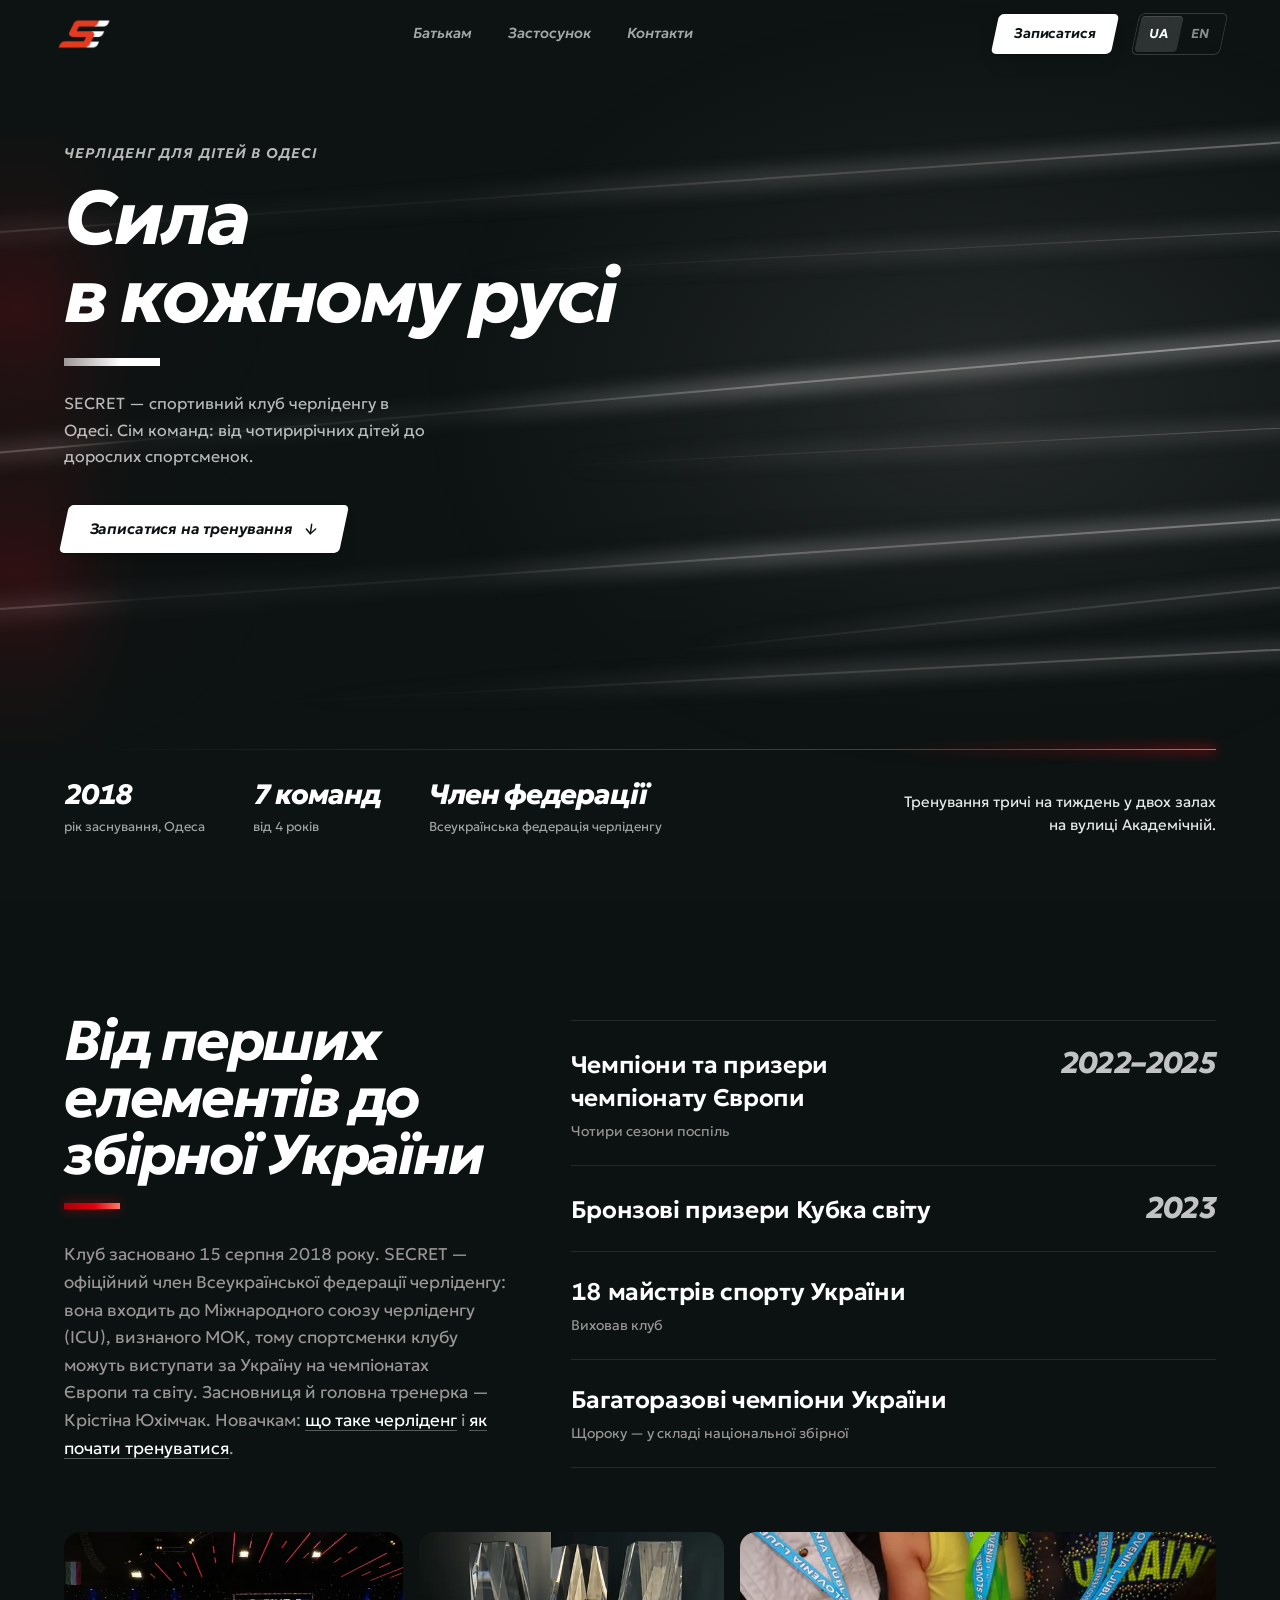
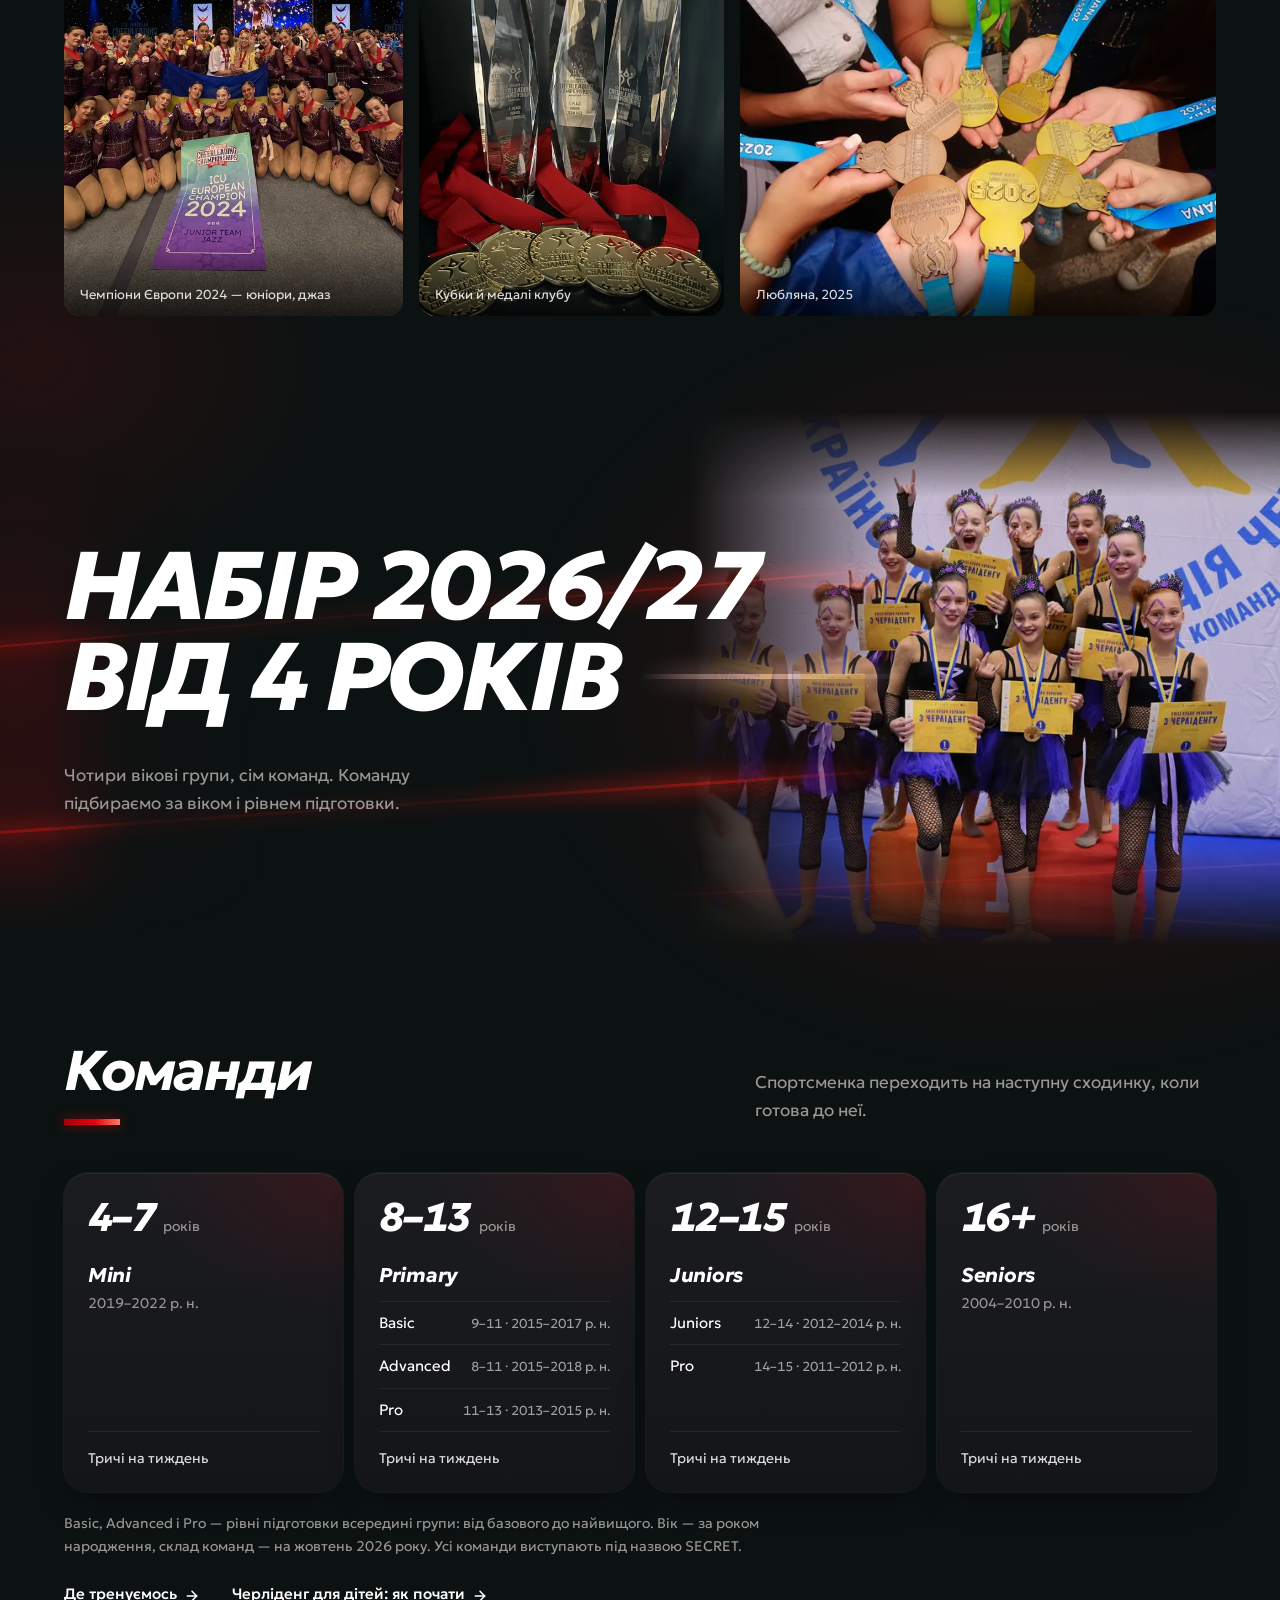
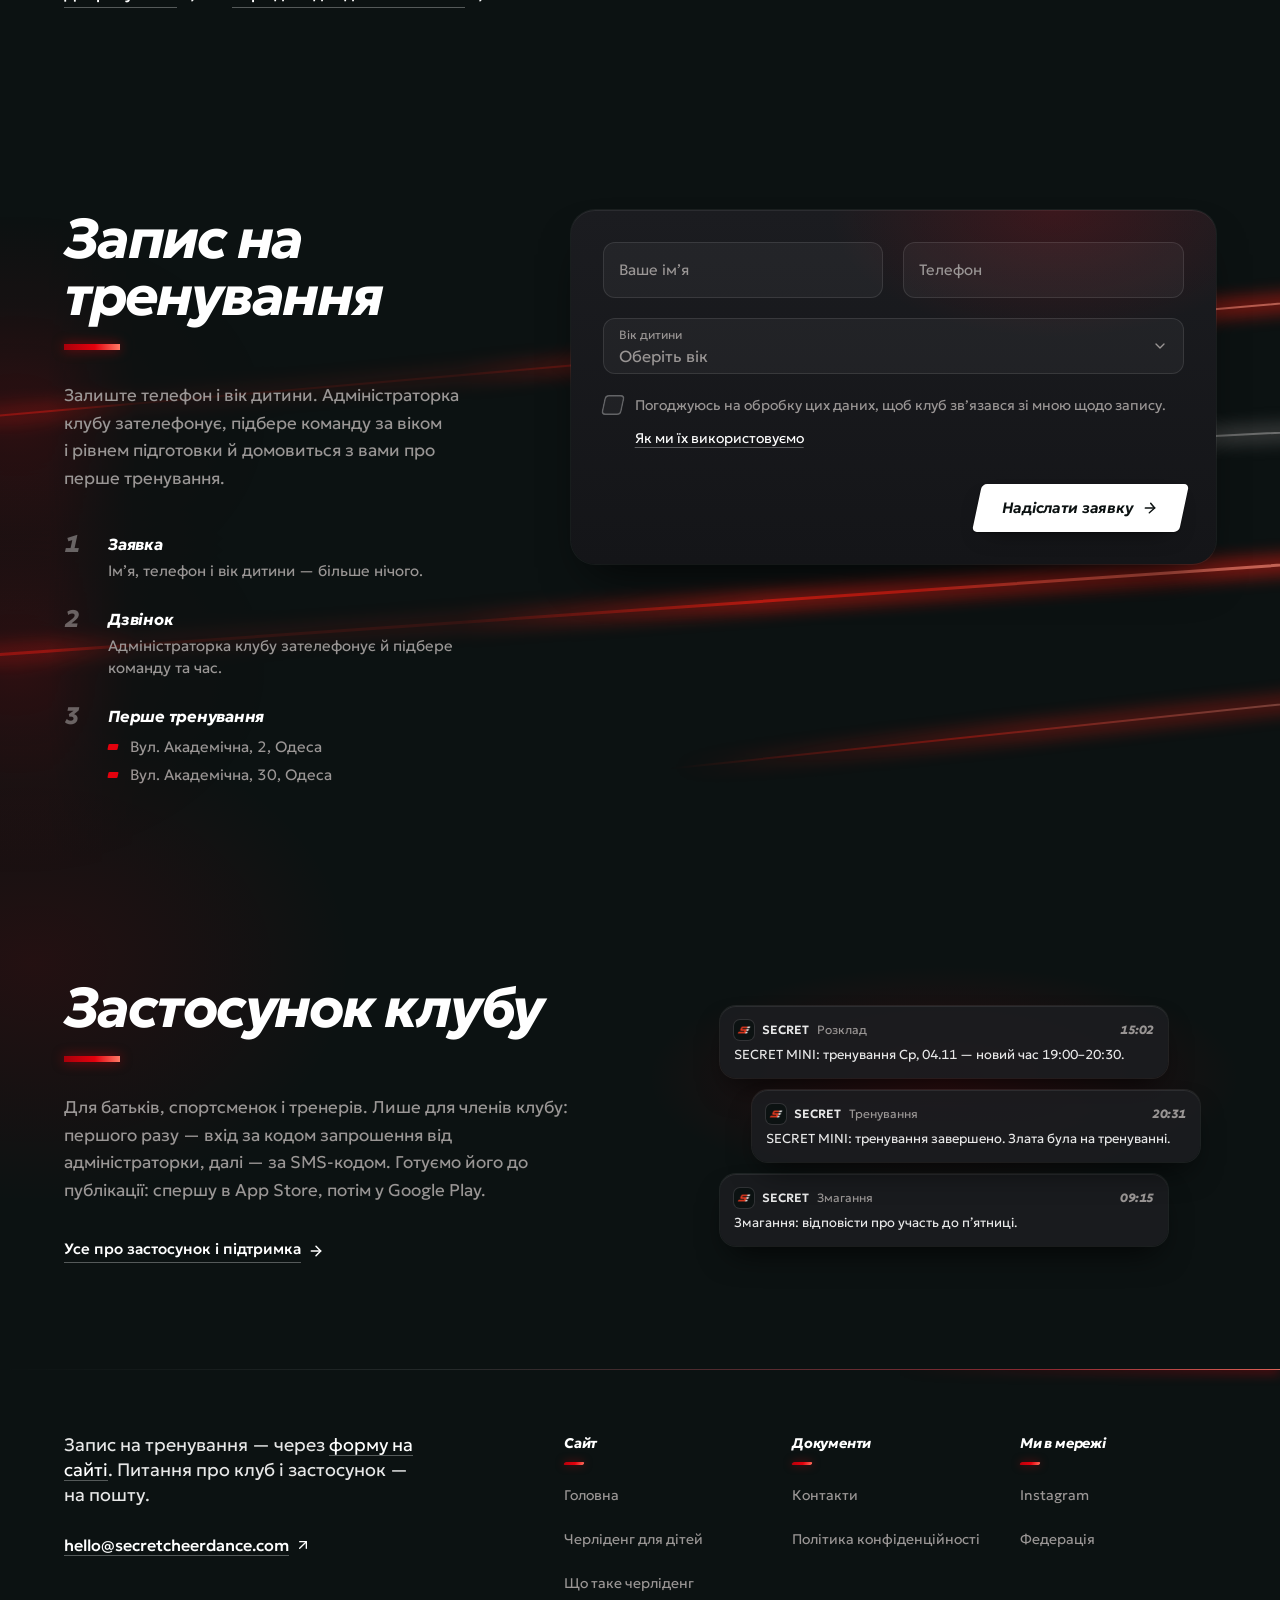
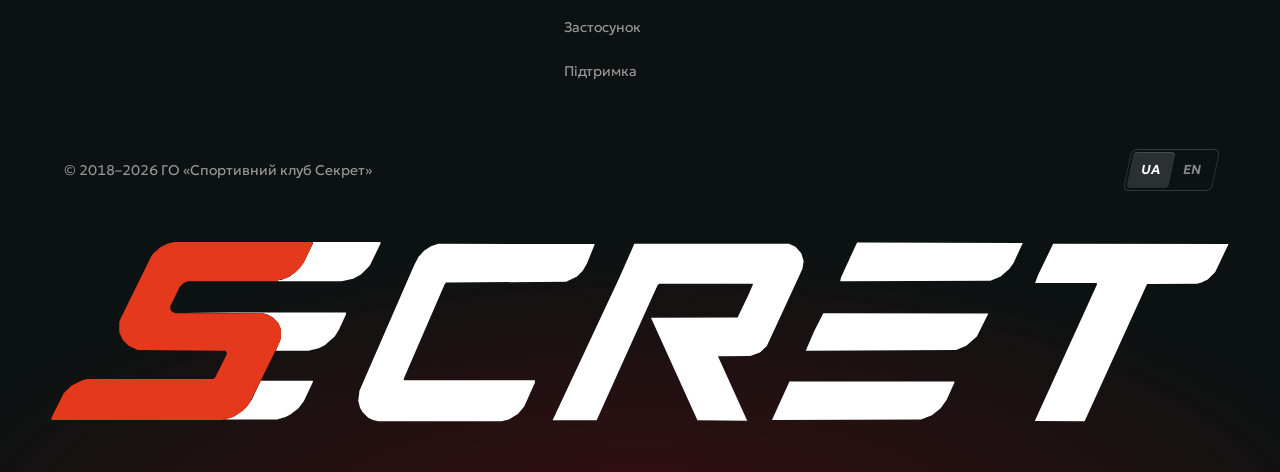
==== commit d1268560: "Publish site build 695c71c" ====
--- a/index.html
+++ b/index.html
@@ -29,8 +29,8 @@
 <link rel="preload" href="/assets/geologica-cyrillic-slnt-normal-B_yzb2XQ.woff2" as="font" type="font/woff2" crossorigin>
 <!-- Without JS, motion's start state (opacity 0) must not hide the text. -->
 <noscript><style>[style*=opacity\:0]{opacity:1!important;filter:none!important;transform:none!important}</style></noscript>
-  <script type="module" crossorigin src="/assets/client-D7Y0DRPq.js"></script>
-  <link rel="stylesheet" crossorigin href="/assets/client-FFZGbskZ.css">
+  <script type="module" crossorigin src="/assets/client-CRcT4gJi.js"></script>
+  <link rel="stylesheet" crossorigin href="/assets/client-DPSYWcNN.css">
 </head>
 <body>
 <div id="root" data-page="home" data-lang="uk"><link rel="preload" as="image" href="/img/secret-mark-dark.png"/><link rel="preload" as="image" imageSrcSet="/img/pompom-white-440.webp 440w, /img/pompom-white-686.webp 686w" imageSizes="(min-width: 1024px) 40vw, 80vw"/><link rel="preload" as="image" imageSrcSet="/img/pompom-red-600.webp 600w, /img/pompom-red-910.webp 910w" imageSizes="(min-width: 1024px) 40vw, 80vw" fetchPriority="high"/><a href="#main" class="absolute top-[-100px] left-6 z-50 rounded-md bg-white px-4 py-2 font-medium text-neutral-900 focus:top-3">Перейти до змісту</a><div class="relative"><div aria-hidden="true" class="pointer-events-none absolute inset-x-0 top-0 z-0 h-[min(100svh,64rem)] min-h-[640px] select-none [mask-image:linear-gradient(to_bottom,black_55%,transparent_92%)]" style="opacity:0"><svg class="absolute inset-0 h-full w-full" viewBox="0 0 1440 900" preserveAspectRatio="xMidYMid slice" aria-hidden="true"><defs><radialGradient id="hg-bloom" cx="0.5" cy="0.5" r="0.5"><stop offset="0" stop-color="#9a9695" stop-opacity="0.16"></stop><stop offset="0.6" stop-color="#9a9695" stop-opacity="0.05"></stop><stop offset="1" stop-color="#9a9695" stop-opacity="0"></stop></radialGradient></defs><ellipse cx="1060" cy="400" rx="560" ry="400" fill="url(#hg-bloom)"></ellipse></svg></div><header class="site-header sticky top-0 z-30 w-full pt-3 pb-2 transition-[translate,opacity,background-color,box-shadow] duration-300 ease-out px-6 sm:px-8 md:px-12 lg:px-14"><div class="flex items-center justify-between gap-6"><a href="/" class="flex min-h-11 shrink-0 items-center" aria-label="SECRET CHEERDANCE"><img src="/img/secret-mark-dark.png" width="256" height="148" alt="SECRET CHEERDANCE" class="h-auto w-14"/></a><nav aria-label="Розділи" class="nav-links relative hidden items-center gap-7 lg:flex xl:gap-9"><a href="/cherlidenh-dlia-ditei/" class="nav-link">Батькам</a><a href="/zastosunok/" class="nav-link">Застосунок</a><a href="/kontakty/" class="nav-link">Контакти</a><span aria-hidden="true" class="nav-bar-trail"></span><span aria-hidden="true" class="nav-bar"></span></nav><div class="flex items-center gap-2 lg:gap-5"><a href="/zastosunok/" class="btn btn-ghost btn-sm min-h-11 px-3.5 text-[13px] before:inset-y-1 after:inset-y-1 lg:hidden"><span class="btn-label">Застосунок</span></a><a href="#signup" class="btn btn-primary btn-sm max-lg:min-h-11 max-lg:hidden"><span class="btn-trail" aria-hidden="true"><i></i><i></i><i></i></span><span class="btn-label">Записатися</span></a><div class="lang max-lg:hidden" role="group" aria-label="Мова сайту"><span aria-hidden="true" class="lang-thumb"></span><span aria-current="true" lang="uk"><span class="sr-only">Українська</span><span aria-hidden="true">UA</span></span><a href="/en/" hrefLang="en" lang="en">EN<span class="sr-only"> — <!-- -->English</span></a></div><button type="button" aria-haspopup="dialog" aria-label="Меню" class="-mr-2.5 flex size-11 items-center justify-center rounded-full text-white transition-colors duration-150 hover:bg-white/5 lg:hidden"><svg xmlns="http://www.w3.org/2000/svg" width="24" height="24" viewBox="0 0 24 24" fill="none" stroke="currentColor" stroke-width="2" stroke-linecap="round" stroke-linejoin="round" class="lucide lucide-menu h-6 w-6" aria-hidden="true"><path d="M4 5h16"></path><path d="M4 12h16"></path><path d="M4 19h16"></path></svg></button></div></div><dialog aria-label="Меню" class="menu m-0 h-full max-h-none w-full max-w-none bg-background p-0 text-white backdrop:bg-transparent open:flex open:flex-col lg:hidden"><div class="flex items-center justify-between pt-4 px-6 sm:px-8 md:px-12 lg:px-14"><a href="/" class="flex min-h-11 shrink-0 items-center" aria-label="SECRET CHEERDANCE"><img src="/img/secret-mark-dark.png" width="256" height="148" alt="SECRET CHEERDANCE" class="h-auto w-14"/></a><button type="button" aria-label="Закрити меню" class="-mr-2.5 flex size-11 items-center justify-center rounded-full text-white transition-colors duration-150 hover:bg-white/5"><svg xmlns="http://www.w3.org/2000/svg" width="24" height="24" viewBox="0 0 24 24" fill="none" stroke="currentColor" stroke-width="2" stroke-linecap="round" stroke-linejoin="round" class="lucide lucide-x h-6 w-6" aria-hidden="true"><path d="M18 6 6 18"></path><path d="m6 6 12 12"></path></svg></button></div><nav aria-label="Розділи" class="flex-1 overflow-y-auto pt-8 pb-6 px-6 sm:px-8 md:px-12 lg:px-14"><ul><li style="--i:0"><a href="/" aria-current="page" class="group slant flex min-h-14 items-center gap-4 text-[clamp(1.75rem,8vw,2.25rem)] leading-none font-bold tracking-[-0.03em] text-white/55 transition-colors duration-150 hover:text-white aria-[current=page]:text-white"><span aria-hidden="true" class="h-1.5 w-6 shrink-0 -skew-x-[24deg] bg-white/10 group-aria-[current=page]:bg-primary"></span>Головна</a></li><li style="--i:1"><a href="/cherlidenh-dlia-ditei/" class="group slant flex min-h-14 items-center gap-4 text-[clamp(1.75rem,8vw,2.25rem)] leading-none font-bold tracking-[-0.03em] text-white/55 transition-colors duration-150 hover:text-white aria-[current=page]:text-white"><span aria-hidden="true" class="h-1.5 w-6 shrink-0 -skew-x-[24deg] bg-white/10 group-aria-[current=page]:bg-primary"></span>Батькам</a></li><li style="--i:2"><a href="/zastosunok/" class="group slant flex min-h-14 items-center gap-4 text-[clamp(1.75rem,8vw,2.25rem)] leading-none font-bold tracking-[-0.03em] text-white/55 transition-colors duration-150 hover:text-white aria-[current=page]:text-white"><span aria-hidden="true" class="h-1.5 w-6 shrink-0 -skew-x-[24deg] bg-white/10 group-aria-[current=page]:bg-primary"></span>Застосунок</a></li><li style="--i:3"><a href="/kontakty/" class="group slant flex min-h-14 items-center gap-4 text-[clamp(1.75rem,8vw,2.25rem)] leading-none font-bold tracking-[-0.03em] text-white/55 transition-colors duration-150 hover:text-white aria-[current=page]:text-white"><span aria-hidden="true" class="h-1.5 w-6 shrink-0 -skew-x-[24deg] bg-white/10 group-aria-[current=page]:bg-primary"></span>Контакти</a></li></ul></nav><div class="space-y-3 border-t border-white/10 pt-5 pb-[max(1.25rem,env(safe-area-inset-bottom))] px-6 sm:px-8 md:px-12 lg:px-14"><a href="#signup" class="btn btn-primary w-full"><span class="btn-trail" aria-hidden="true"><i></i><i></i><i></i></span><span class="btn-label">Записатися на тренування</span></a><div class="flex justify-center pt-1"><div class="lang lang-lg" role="group" aria-label="Мова сайту"><span aria-hidden="true" class="lang-thumb"></span><span aria-current="true" lang="uk"><span class="sr-only">Українська</span><span aria-hidden="true">UA</span></span><a href="/en/" hrefLang="en" lang="en">EN<span class="sr-only"> — <!-- -->English</span></a></div></div></div></dialog></header><main id="main"><section id="hero" aria-labelledby="hero-title" class="relative z-10 flex overflow-x-clip min-h-[calc(100svh-7rem)] flex-col px-6 pt-12 pb-12 max-lg:[@media(max-height:36rem)]:pt-8 sm:px-8 md:px-12 lg:min-h-[min(calc(100svh-5rem),60rem)] lg:px-14 lg:pt-20"><div aria-hidden="true" class="pointer-events-none absolute inset-0 overflow-hidden mix-blend-screen thru z-[1] [--lf:58%] max-lg:[mask-image:linear-gradient(180deg,#000_38%,rgba(0,0,0,0.35)_48%)]"><span class="light-line tone-grey is-thru" style="top:9%;left:10%;opacity:0.45;--w:1.5px;--a:-4deg;clip-path:inset(-40px 0px -40px 100%)"><i style="--sd:3s"></i></span><span class="light-line tone-grey" style="top:20%;left:34%;opacity:0.3;--w:1px;--a:-3deg;clip-path:inset(-40px 0px -40px 100%)"></span><span class="light-line tone-steel is-thru" style="top:33%;left:0%;opacity:0.55;--w:2px;--a:-5deg;clip-path:inset(-40px 0px -40px 100%)"><i style="--sd:6.5s"></i></span><span class="light-line tone-grey" style="top:44%;left:42%;opacity:0.35;--w:1px;--a:-3deg;clip-path:inset(-40px 0px -40px 100%)"></span><span class="light-line tone-steel is-thru" style="top:55%;left:6%;opacity:0.45;--w:1.5px;--a:-4deg;clip-path:inset(-40px 0px -40px 100%)"></span><span class="light-line tone-grey" style="top:63%;left:52%;opacity:0.3;--w:1.5px;--a:-6deg;clip-path:inset(-40px 0px -40px 100%)"></span><span class="light-line tone-grey" style="top:71%;left:20%;opacity:0.4;--w:1.5px;--a:-3deg;clip-path:inset(-40px 0px -40px 100%)"><i style="--sd:10s"></i></span><span class="light-exit" style="top:30%"></span><span class="light-exit" style="top:62%"></span></div><div class="mx-auto flex w-full max-w-site flex-1 flex-col justify-between gap-16"><div class="relative flex flex-1 flex-col"><div aria-hidden="true" class="pointer-events-none relative select-none -mt-8 h-[min(85vw,30rem,40svh)] w-full self-stretch max-lg:[@media(max-height:36rem)]:h-[34svh] lg:absolute lg:-top-8 lg:right-0 lg:left-[48%] lg:mt-0 lg:h-[calc(100%+2rem)] lg:w-auto xl:-top-16 xl:h-[calc(100%+4rem)]"><div class="pompom absolute left-[-10%] top-[30%] w-[66%] lg:left-[0%] lg:top-[38%] lg:w-[52%]" style="aspect-ratio:686 / 615"><img src="/img/pompom-white-440.webp" srcSet="/img/pompom-white-440.webp 440w, /img/pompom-white-686.webp 686w" sizes="(min-width: 1024px) 40vw, 80vw" width="686" height="615" alt="" decoding="async" class="pompom-img absolute inset-0 size-full"/><canvas class="pompom-gl absolute" style="left:-12.5%;top:-12.5%;width:125%;height:125%"></canvas></div><div class="pompom absolute right-[-24%] top-[-6%] w-[100%] lg:right-[-18%] lg:top-[-8%] lg:w-[92%]" style="aspect-ratio:910 / 769"><img src="/img/pompom-red-600.webp" srcSet="/img/pompom-red-600.webp 600w, /img/pompom-red-910.webp 910w" sizes="(min-width: 1024px) 40vw, 80vw" width="910" height="769" alt="" decoding="async" fetchPriority="high" class="pompom-img absolute inset-0 size-full"/><canvas class="pompom-gl absolute" style="left:-12.5%;top:-12.5%;width:125%;height:125%"></canvas></div></div><div class="relative z-[3] -mt-4 flex max-w-3xl flex-col items-start lg:mt-0"><h1 id="hero-title" class="slant text-[clamp(2.25rem,11.2vw,2.9rem)] leading-[1.02] font-bold tracking-[-0.04em] text-white sm:text-[3.5rem] md:text-[4rem] xl:text-[4.75rem] 2xl:text-[6rem]"><span class="mb-3 block text-[13px] leading-snug font-semibold tracking-[0.08em] text-white/70 uppercase sm:mb-4 sm:text-sm">Черліденг для дітей в Одесі</span><span class="block whitespace-nowrap">Сила</span><span class="block whitespace-nowrap">в кожному русі</span></h1><span aria-hidden="true" class="bar-white mt-5 block sm:mt-6 max-lg:[@media(max-height:36rem)]:mt-4 h-2 w-24 origin-left -skew-x-[24deg]" style="transform:scaleX(0)"></span><p class="mt-5 sm:mt-6 max-lg:[@media(max-height:36rem)]:mt-4 max-w-[440px] text-[15px] leading-[1.65] text-pretty text-white/70 sm:text-base 2xl:max-w-lg 2xl:text-lg">SECRET — спортивний клуб черліденгу в Одесі. Сім команд: від чотирирічних дітей до дорослих спортсменок.</p><div class="mt-9 max-lg:[@media(max-height:36rem)]:mt-7 flex flex-wrap items-center gap-x-4 gap-y-3 max-sm:self-stretch max-sm:justify-center"><div data-signup="true"><a href="#signup" class="btn btn-primary btn-nudge"><span class="btn-trail" aria-hidden="true"><i></i><i></i><i></i></span><span class="btn-label">Записатися на тренування</span><span class="btn-icon btn-icon-down" aria-hidden="true"><svg xmlns="http://www.w3.org/2000/svg" width="24" height="24" viewBox="0 0 24 24" fill="none" stroke="currentColor" stroke-width="2.25" stroke-linecap="round" stroke-linejoin="round" class="lucide lucide-arrow-down" aria-hidden="true"><path d="M12 5v14"></path><path d="m19 12-7 7-7-7"></path></svg><svg xmlns="http://www.w3.org/2000/svg" width="24" height="24" viewBox="0 0 24 24" fill="none" stroke="currentColor" stroke-width="2.25" stroke-linecap="round" stroke-linejoin="round" class="lucide lucide-arrow-down" aria-hidden="true"><path d="M12 5v14"></path><path d="m19 12-7 7-7-7"></path></svg></span></a></div></div></div></div><div class="seam relative z-[3] flex flex-col-reverse gap-8 pt-8 sm:flex-row sm:items-end sm:justify-between"><ul class="flex flex-wrap gap-x-12 gap-y-6"><li class="flex flex-col gap-2"><span class="slant text-2xl leading-none font-extrabold tracking-[-0.035em] text-white md:text-[1.75rem]">2018</span><span class="max-w-[15rem] text-[13px] text-white/60">рік заснування, Одеса</span></li><li class="flex flex-col gap-2"><span class="slant text-2xl leading-none font-extrabold tracking-[-0.035em] text-white md:text-[1.75rem]">7 команд</span><span class="max-w-[15rem] text-[13px] text-white/60">від 4 років</span></li><li class="flex flex-col gap-2"><span class="slant text-2xl leading-none font-extrabold tracking-[-0.035em] text-white md:text-[1.75rem]">Член федерації</span><span class="max-w-[15rem] text-[13px] text-white/60">Всеукраїнська федерація черліденгу</span></li></ul><p class="max-w-xs text-[15px] leading-[1.55] text-pretty text-white/90 sm:text-right">Тренування тричі на тиждень у двох залах на вулиці Академічній.</p></div></div></section><section id="about" aria-labelledby="about-title" class="relative isolate w-full scroll-mt-4 px-6 pt-20 pb-14 sm:px-8 md:px-12 md:pt-32 md:pb-24 lg:px-14"><div aria-hidden="true" class="pointer-events-none absolute -left-72 -z-10 hidden h-[30rem] w-[40rem] bg-[radial-gradient(closest-side,rgba(227,1,13,0.11),rgba(227,1,13,0))] lg:block -bottom-48"></div><div class="mx-auto grid max-w-site gap-12 lg:grid-cols-12 lg:gap-16"><div class="lg:col-span-5"><h2 id="about-title" class="slant text-[2.5rem] leading-[1.02] font-bold tracking-[-0.04em] text-white md:text-5xl lg:text-[3.5rem]">Від перших елементів до збірної України<span aria-hidden="true" class="bar-light mt-5 block h-1.5 w-14 origin-left -skew-x-[24deg]" style="opacity:0;transform:scaleX(0)"></span></h2><p class="mt-8 max-w-xl text-base leading-relaxed text-muted-foreground md:text-[17px] [&amp;_a]:text-white [&amp;_a]:underline [&amp;_a]:decoration-white/30 [&amp;_a]:underline-offset-4 [&amp;_a:hover]:decoration-white">Клуб засновано 15 серпня 2018 року. SECRET — офіційний член Всеукраїнської федерації черліденгу: вона входить до Міжнародного союзу черліденгу (ICU), визнаного МОК, тому спортсменки клубу можуть виступати за Україну на чемпіонатах Європи та світу. Засновниця й головна тренерка — Крістіна Юхімчак. Новачкам: <a href="/shcho-take-cherlidenh/">що таке черліденг</a> і <a href="/cherlidenh-dlia-ditei/">як почати тренуватися</a>.</p></div><ul class="border-t border-white/10 lg:col-span-7 lg:mt-2"><li class="flex flex-col-reverse gap-2 border-b border-white/10 py-5 sm:flex-row sm:items-baseline sm:justify-between sm:gap-6 sm:py-6" style="opacity:0;transform:translateY(22px)"><div><p class="text-xl leading-snug font-semibold tracking-[-0.015em] text-white md:text-2xl">Чемпіони та призери чемпіонату Європи</p><p class="mt-1.5 text-sm text-muted-foreground">Чотири сезони поспіль</p></div><span class="num shrink-0 text-xl text-white/75 sm:text-2xl md:text-3xl">2022–2025</span></li><li class="flex flex-col-reverse gap-2 border-b border-white/10 py-5 sm:flex-row sm:items-baseline sm:justify-between sm:gap-6 sm:py-6" style="opacity:0;transform:translateY(22px)"><div><p class="text-xl leading-snug font-semibold tracking-[-0.015em] text-white md:text-2xl">Бронзові призери Кубка світу</p></div><span class="num shrink-0 text-xl text-white/75 sm:text-2xl md:text-3xl">2023</span></li><li class="flex flex-col-reverse gap-2 border-b border-white/10 py-5 sm:flex-row sm:items-baseline sm:justify-between sm:gap-6 sm:py-6" style="opacity:0;transform:translateY(22px)"><div><p class="text-xl leading-snug font-semibold tracking-[-0.015em] text-white md:text-2xl">18 майстрів спорту України</p><p class="mt-1.5 text-sm text-muted-foreground">Виховав клуб</p></div></li><li class="flex flex-col-reverse gap-2 border-b border-white/10 py-5 sm:flex-row sm:items-baseline sm:justify-between sm:gap-6 sm:py-6" style="opacity:0;transform:translateY(22px)"><div><p class="text-xl leading-snug font-semibold tracking-[-0.015em] text-white md:text-2xl">Багаторазові чемпіони України</p><p class="mt-1.5 text-sm text-muted-foreground">Щороку — у складі національної збірної</p></div></li></ul></div><div class="mx-auto mt-12 grid max-w-site grid-cols-2 gap-3 md:mt-16 md:flex md:h-[min(30vw,27rem)] md:gap-4"><figure class="relative col-span-2 aspect-[107/100] md:aspect-auto md:flex-[1.07]"><div class="absolute inset-0 overflow-hidden rounded-2xl bg-white/[0.04]" style="clip-path:polygon(0% 0%, 0% 0%, -12% 100%, -12% 100%)"><img src="/img/club/euro-2024-team-1200.webp" srcSet="/img/club/euro-2024-team-700.webp 700w, /img/club/euro-2024-team-1200.webp 1200w, /img/club/euro-2024-team-1800.webp 1800w" width="1800" height="1680" sizes="(min-width: 768px) 32vw, 100vw" alt="Команда SECRET із прапором України та банером «ICU European Champion 2024, Junior Team Jazz»" loading="lazy" decoding="async" class="size-full object-cover" style="transform:scale(1.08)"/></div><figcaption class="absolute inset-x-0 bottom-0 rounded-b-2xl bg-[linear-gradient(to_top,rgba(0,0,0,0.72),transparent)] px-4 pt-10 pb-3 text-[13px] leading-snug text-white/85" style="opacity:0">Чемпіони Європи 2024 — юніори, джаз</figcaption></figure><figure class="relative aspect-square md:aspect-auto md:flex-[0.96]"><div class="absolute inset-0 overflow-hidden rounded-2xl bg-white/[0.04]" style="clip-path:polygon(0% 0%, 0% 0%, -12% 100%, -12% 100%)"><img src="/img/club/trophies-1000.webp" srcSet="/img/club/trophies-600.webp 600w, /img/club/trophies-1000.webp 1000w, /img/club/trophies-1500.webp 1500w" width="1500" height="1560" sizes="(min-width: 768px) 28vw, 50vw" alt="Кришталеві кубки та золоті медалі чемпіонатів" loading="lazy" decoding="async" class="size-full object-cover" style="transform:scale(1.08)"/></div><figcaption class="absolute inset-x-0 bottom-0 rounded-b-2xl bg-[linear-gradient(to_top,rgba(0,0,0,0.72),transparent)] px-4 pt-10 pb-3 text-[13px] leading-snug text-white/85" style="opacity:0">Кубки й медалі клубу</figcaption></figure><figure class="relative aspect-square md:aspect-auto md:flex-[1.5]"><div class="absolute inset-0 overflow-hidden rounded-2xl bg-white/[0.04]" style="clip-path:polygon(0% 0%, 0% 0%, -12% 100%, -12% 100%)"><img src="/img/club/medals-2025-1200.webp" srcSet="/img/club/medals-2025-700.webp 700w, /img/club/medals-2025-1200.webp 1200w, /img/club/medals-2025-1800.webp 1800w" width="1800" height="1200" sizes="(min-width: 768px) 44vw, 50vw" alt="Руки спортсменок із медалями чемпіонату в Любляні 2025 року" loading="lazy" decoding="async" class="size-full object-cover" style="transform:scale(1.08)"/></div><figcaption class="absolute inset-x-0 bottom-0 rounded-b-2xl bg-[linear-gradient(to_top,rgba(0,0,0,0.72),transparent)] px-4 pt-10 pb-3 text-[13px] leading-snug text-white/85" style="opacity:0">Любляна, 2025</figcaption></figure></div></section><section aria-labelledby="poster-title" class="relative isolate w-full overflow-x-clip px-6 py-16 sm:px-8 md:px-12 md:py-32 lg:px-14"><div aria-hidden="true" class="pointer-events-none absolute top-1/2 right-[-25%] -z-10 h-[150%] w-[85%] -translate-y-1/2 bg-[radial-gradient(closest-side,rgba(227,1,13,0.26),rgba(227,1,13,0.08)_55%,rgba(227,1,13,0))]"></div><div aria-hidden="true" class="pointer-events-none absolute inset-0 overflow-hidden mix-blend-screen thru thru-v -z-10 [mask-image:linear-gradient(to_bottom,transparent,#000_15%,#000_85%,transparent)] max-sm:[&amp;&gt;span:nth-child(3)]:hidden max-sm:[&amp;&gt;span:nth-child(4)]:hidden"><span class="light-line tone-red is-thru" style="top:22%;left:46%;opacity:0.55;--w:2px;--a:-5deg;clip-path:inset(-40px 0px -40px 100%)"><i style="--sd:4.5s"></i></span><span class="light-line tone-grey" style="top:34%;left:62%;opacity:0.45;--w:1.5px;--a:-3deg;clip-path:inset(-40px 0px -40px 100%)"></span><span class="light-line tone-red is-thru" style="top:61%;left:38%;opacity:0.6;--w:2.5px;--a:-4deg;clip-path:inset(-40px 0px -40px 100%)"></span><span class="light-line tone-grey" style="top:70%;left:58%;opacity:0.4;--w:1.5px;--a:-6deg;clip-path:inset(-40px 0px -40px 100%)"></span><span class="light-line tone-red" style="top:84%;left:50%;opacity:0.45;--w:2px;--a:-3deg;clip-path:inset(-40px 0px -40px 100%)"><i style="--sd:9s"></i></span><span class="light-exit" style="top:45%"></span><span class="light-exit" style="top:80%"></span></div><div class="mx-auto max-w-site"><h2 id="poster-title" class="slant text-[clamp(2.6rem,9vw,6rem)] leading-[0.95] font-extrabold tracking-[-0.04em] text-white uppercase"><span class="flex items-center gap-[0.22em]"><span class="relative z-[3] shrink-0" style="opacity:0;transform:translateX(-28px)">Набір 2026/27</span><span aria-hidden="true" class="beam z-[1] min-w-[0.6em] flex-1 tone-red mr-[calc(50%_-_50vw)]" style="clip-path:inset(-40px 0px -40px 100%)"><i style="--sd:2.6s"></i></span></span><span class="flex items-center gap-[0.22em]"><span class="relative z-[3] shrink-0" style="opacity:0;transform:translateX(-28px)">від 4 років</span><span aria-hidden="true" class="beam z-[1] min-w-[0.6em] flex-1 tone-white mr-[calc(50%_-_50vw)]" style="clip-path:inset(-40px 0px -40px 100%)"></span></span></h2><p class="relative z-[3] mt-10 max-w-md text-base leading-relaxed text-muted-foreground md:text-[17px] lg:max-w-sm">Чотири вікові групи, сім команд. Команду підбираємо за віком і рівнем підготовки.</p></div><figure class="poster-photo relative z-[2] -mx-6 mt-10 aspect-square sm:mx-auto sm:w-[70%] lg:absolute lg:inset-y-0 lg:right-0 lg:mx-0 lg:mt-0 lg:aspect-auto lg:w-[46%]" style="opacity:0"><img src="/img/club/young-podium-1200.webp" srcSet="/img/club/young-podium-700.webp 700w, /img/club/young-podium-1200.webp 1200w, /img/club/young-podium-1800.webp 1800w" width="1800" height="1831" sizes="(min-width: 1024px) 46vw, 100vw" alt="Наймолодші спортсменки на п’єдесталі чемпіонату України з медалями й дипломами" loading="lazy" decoding="async" class="size-full object-cover object-[50%_60%]"/></figure></section><section id="teams" aria-labelledby="teams-title" class="w-full scroll-mt-4 px-6 py-14 sm:px-8 md:px-12 md:py-24 lg:px-14"><div class="mx-auto max-w-site"><div class="grid gap-8 lg:grid-cols-12 lg:items-end"><h2 id="teams-title" class="slant text-[2.5rem] leading-[1.02] font-bold tracking-[-0.04em] text-white md:text-5xl lg:text-[3.5rem] lg:col-span-7">Команди<span aria-hidden="true" class="bar-light mt-5 block h-1.5 w-14 origin-left -skew-x-[24deg]" style="opacity:0;transform:scaleX(0)"></span></h2><p class="max-w-md text-base leading-relaxed text-muted-foreground md:text-[17px] lg:col-span-5">Спортсменка переходить на наступну сходинку, коли готова до неї.</p></div><ol class="mt-12 grid gap-3 sm:grid-cols-2 lg:grid-cols-4"><li class="flex" style="opacity:0;transform:translateY(22px)"><div class="flex w-full flex-col rounded-3xl bg-[radial-gradient(120%_70%_at_100%_0%,rgba(227,1,13,0.13),rgba(227,1,13,0)_60%),linear-gradient(180deg,var(--card-2),var(--card))] p-6 shadow-[0_0_0_1px_rgba(255,255,255,0.06),inset_0_1px_0_rgba(255,255,255,0.07),0_12px_32px_-12px_rgba(0,0,0,0.7)] transition-shadow duration-300 spot"><p class="flex items-baseline gap-2"><span class="num text-[2.5rem] leading-none whitespace-nowrap text-white">4–7</span><span class="text-sm text-muted-foreground">років</span></p><h3 class="t-name mt-6 text-xl text-white">Mini</h3><p class="mt-1 text-sm text-muted-foreground">2019–2022 р. н.</p><p class="mt-auto border-t border-white/[0.07] pt-4 text-sm text-white/85 max-sm:mt-5">Тричі на тиждень</p></div></li><li class="flex" style="opacity:0;transform:translateY(22px)"><div class="flex w-full flex-col rounded-3xl bg-[radial-gradient(120%_70%_at_100%_0%,rgba(227,1,13,0.13),rgba(227,1,13,0)_60%),linear-gradient(180deg,var(--card-2),var(--card))] p-6 shadow-[0_0_0_1px_rgba(255,255,255,0.06),inset_0_1px_0_rgba(255,255,255,0.07),0_12px_32px_-12px_rgba(0,0,0,0.7)] transition-shadow duration-300 spot"><p class="flex items-baseline gap-2"><span class="num text-[2.5rem] leading-none whitespace-nowrap text-white">8–13</span><span class="text-sm text-muted-foreground">років</span></p><h3 class="t-name mt-6 text-xl text-white">Primary</h3><ul class="mt-3 divide-y divide-white/[0.07] border-t border-white/[0.07]"><li class="flex items-baseline justify-between gap-3 py-2.5"><span class="text-[15px] text-white">Basic</span><span class="text-right text-[13px] whitespace-nowrap text-white/60">9–11<!-- --> · <!-- -->2015–2017 р. н.</span></li><li class="flex items-baseline justify-between gap-3 py-2.5"><span class="text-[15px] text-white">Advanced</span><span class="text-right text-[13px] whitespace-nowrap text-white/60">8–11<!-- --> · <!-- -->2015–2018 р. н.</span></li><li class="flex items-baseline justify-between gap-3 py-2.5"><span class="text-[15px] text-white">Pro</span><span class="text-right text-[13px] whitespace-nowrap text-white/60">11–13<!-- --> · <!-- -->2013–2015 р. н.</span></li></ul><p class="mt-auto border-t border-white/[0.07] pt-4 text-sm text-white/85 max-sm:mt-5">Тричі на тиждень</p></div></li><li class="flex" style="opacity:0;transform:translateY(22px)"><div class="flex w-full flex-col rounded-3xl bg-[radial-gradient(120%_70%_at_100%_0%,rgba(227,1,13,0.13),rgba(227,1,13,0)_60%),linear-gradient(180deg,var(--card-2),var(--card))] p-6 shadow-[0_0_0_1px_rgba(255,255,255,0.06),inset_0_1px_0_rgba(255,255,255,0.07),0_12px_32px_-12px_rgba(0,0,0,0.7)] transition-shadow duration-300 spot"><p class="flex items-baseline gap-2"><span class="num text-[2.5rem] leading-none whitespace-nowrap text-white">12–15</span><span class="text-sm text-muted-foreground">років</span></p><h3 class="t-name mt-6 text-xl text-white">Juniors</h3><ul class="mt-3 divide-y divide-white/[0.07] border-t border-white/[0.07]"><li class="flex items-baseline justify-between gap-3 py-2.5"><span class="text-[15px] text-white">Juniors</span><span class="text-right text-[13px] whitespace-nowrap text-white/60">12–14<!-- --> · <!-- -->2012–2014 р. н.</span></li><li class="flex items-baseline justify-between gap-3 py-2.5"><span class="text-[15px] text-white">Pro</span><span class="text-right text-[13px] whitespace-nowrap text-white/60">14–15<!-- --> · <!-- -->2011–2012 р. н.</span></li></ul><p class="mt-auto border-t border-white/[0.07] pt-4 text-sm text-white/85 max-sm:mt-5">Тричі на тиждень</p></div></li><li class="flex" style="opacity:0;transform:translateY(22px)"><div class="flex w-full flex-col rounded-3xl bg-[radial-gradient(120%_70%_at_100%_0%,rgba(227,1,13,0.13),rgba(227,1,13,0)_60%),linear-gradient(180deg,var(--card-2),var(--card))] p-6 shadow-[0_0_0_1px_rgba(255,255,255,0.06),inset_0_1px_0_rgba(255,255,255,0.07),0_12px_32px_-12px_rgba(0,0,0,0.7)] transition-shadow duration-300 spot"><p class="flex items-baseline gap-2"><span class="num text-[2.5rem] leading-none whitespace-nowrap text-white">16+</span><span class="text-sm text-muted-foreground">років</span></p><h3 class="t-name mt-6 text-xl text-white">Seniors</h3><p class="mt-1 text-sm text-muted-foreground">2004–2010 р. н.</p><p class="mt-auto border-t border-white/[0.07] pt-4 text-sm text-white/85 max-sm:mt-5">Тричі на тиждень</p></div></li></ol><p class="mt-5 max-w-3xl text-sm leading-relaxed text-muted-foreground">Basic, Advanced і Pro — рівні підготовки всередині групи: від базового до найвищого.<!-- --> <!-- -->Вік — за роком народження, склад команд — на жовтень 2026 року. Усі команди виступають під назвою SECRET.</p><p class="mt-4 flex flex-wrap gap-x-8"><a href="/kontakty/" class="link-go"><span>Де тренуємось</span><svg xmlns="http://www.w3.org/2000/svg" width="24" height="24" viewBox="0 0 24 24" fill="none" stroke="currentColor" stroke-width="2.25" stroke-linecap="round" stroke-linejoin="round" class="lucide lucide-arrow-right" aria-hidden="true"><path d="M5 12h14"></path><path d="m12 5 7 7-7 7"></path></svg></a><a href="/cherlidenh-dlia-ditei/" class="link-go"><span>Черліденг для дітей: як почати</span><svg xmlns="http://www.w3.org/2000/svg" width="24" height="24" viewBox="0 0 24 24" fill="none" stroke="currentColor" stroke-width="2.25" stroke-linecap="round" stroke-linejoin="round" class="lucide lucide-arrow-right" aria-hidden="true"><path d="M5 12h14"></path><path d="m12 5 7 7-7 7"></path></svg></a></p></div></section><section id="signup" aria-labelledby="signup-title" class="relative isolate w-full scroll-mt-4 overflow-x-clip px-6 py-14 sm:px-8 md:px-12 md:py-24 lg:px-14"><div aria-hidden="true" class="pointer-events-none absolute inset-0 overflow-hidden mix-blend-screen thru -z-10 max-lg:hidden"><span class="light-line tone-red is-thru" style="top:24%;left:47%;opacity:0.7;--w:2px;--a:-5deg;clip-path:inset(-40px 0px -40px 100%)"><i style="--sd:3s"></i></span><span class="light-line tone-grey" style="top:41%;left:55%;opacity:0.5;--w:1.5px;--a:-3deg;clip-path:inset(-40px 0px -40px 100%)"></span><span class="light-line tone-red is-thru" style="top:58%;left:46%;opacity:0.75;--w:2.5px;--a:-4deg;clip-path:inset(-40px 0px -40px 100%)"></span><span class="light-line tone-red" style="top:76%;left:52%;opacity:0.45;--w:1.5px;--a:-6deg;clip-path:inset(-40px 0px -40px 100%)"><i style="--sd:7.5s"></i></span><span class="light-exit" style="top:40%"></span><span class="light-exit" style="top:72%"></span></div><div class="mx-auto grid max-w-site gap-x-16 gap-y-10 lg:grid-cols-12 lg:grid-rows-[auto_1fr]"><div class="lg:col-span-5"><h2 id="signup-title" class="slant text-[2.5rem] leading-[1.02] font-bold tracking-[-0.04em] text-white md:text-5xl lg:text-[3.5rem]">Запис на тренування<span aria-hidden="true" class="bar-light mt-5 block h-1.5 w-14 origin-left -skew-x-[24deg]" style="opacity:0;transform:scaleX(0)"></span></h2><p class="mt-8 max-w-md leading-relaxed text-muted-foreground md:text-[17px]">Залиште телефон і вік дитини. Адміністраторка клубу зателефонує, підбере команду за віком і рівнем підготовки й домовиться з вами про перше тренування.</p></div><ol class="space-y-6 max-lg:order-last lg:col-span-5 lg:row-start-2"><li class="flex gap-5"><span class="num w-6 shrink-0 text-2xl leading-none text-white/35">1</span><div><p class="t-name text-white">Заявка</p><p class="mt-1 text-muted-foreground text-[15px]">Ім’я, телефон і вік дитини — більше нічого.</p></div></li><li class="flex gap-5"><span class="num w-6 shrink-0 text-2xl leading-none text-white/35">2</span><div><p class="t-name text-white">Дзвінок</p><p class="mt-1 text-muted-foreground text-[15px]">Адміністраторка клубу зателефонує й підбере команду та час.</p></div></li><li class="flex gap-5"><span class="num w-6 shrink-0 text-2xl leading-none text-white/35">3</span><div><p class="t-name text-white">Перше тренування</p><ul class="mt-2 space-y-1.5"><li class="flex items-baseline gap-3 text-muted-foreground text-[15px]"><span aria-hidden="true" class="h-1.5 w-2.5 shrink-0 -translate-y-0.5 -skew-x-12 rounded-[1px] bg-primary"></span>Вул. Академічна, 2, Одеса</li><li class="flex items-baseline gap-3 text-muted-foreground text-[15px]"><span aria-hidden="true" class="h-1.5 w-2.5 shrink-0 -translate-y-0.5 -skew-x-12 rounded-[1px] bg-primary"></span>Вул. Академічна, 30, Одеса</li></ul></div></li></ol><div class="lg:col-span-7 lg:col-start-6 lg:row-span-2 lg:row-start-1"><div class="spot relative overflow-hidden rounded-3xl bg-[linear-gradient(180deg,var(--card-2),var(--card))] p-6 shadow-[0_0_0_1px_rgba(255,255,255,0.06),inset_0_1px_0_rgba(255,255,255,0.07),0_24px_48px_-20px_rgba(0,0,0,0.8)] sm:p-8"><div aria-hidden="true" class="pointer-events-none absolute -top-32 right-[-10%] h-64 w-[70%] bg-[radial-gradient(closest-side,rgba(227,1,13,0.16),rgba(227,1,13,0))]"></div><form class="relative grid gap-5" style="opacity:1;transform:none" action="https://script.google.com/macros/s/AKfycbzoMieBwAKUXJYAlqQA5WLo_-cSW8VU1iPNkQ8nvywjksYbrL89_tz7B3hA-Kj1pHMrjg/exec" method="post"><input type="hidden" name="lang" value="uk"/><input type="hidden" name="back" value="https://secretcheerdance.com/"/><div aria-hidden="true" class="absolute -left-[9999px] h-0 w-0 overflow-hidden"><input type="text" tabindex="-1" autoComplete="off" name="botcheck" value=""/></div><div class="grid gap-5 sm:grid-cols-2"><div><div class="relative"><input id="_R_na_-name" type="text" autoComplete="name" required="" minLength="2" placeholder=" " class="peer h-14 w-full rounded-xl bg-white/[0.04] px-4 pt-5 text-base text-white shadow-[inset_0_0_0_1px_rgba(255,255,255,0.1)] outline-none transition-shadow duration-150 placeholder:text-transparent hover:shadow-[inset_0_0_0_1px_rgba(255,255,255,0.18)] focus-visible:outline-none focus:bg-white/[0.06] focus:shadow-[inset_0_0_0_1.5px_#ff4757,0_0_0_4px_rgba(227,1,13,0.14),0_0_26px_-6px_rgba(227,1,13,0.6)] aria-[invalid=true]:shadow-[inset_0_0_0_1.5px_#ff4757]" enterKeyHint="next" name="name"/><label for="_R_na_-name" class="pointer-events-none absolute top-1/2 left-4 -translate-y-1/2 text-[15px] text-muted-foreground transition-all duration-200 ease-out peer-focus:top-[1.1rem] peer-focus:text-xs peer-[:not(:placeholder-shown)]:top-[1.1rem] peer-[:not(:placeholder-shown)]:text-xs">Ваше ім’я</label></div></div><div><div class="relative"><input id="_R_na_-phone" type="tel" inputMode="tel" autoComplete="tel" required="" pattern="[+\d\s()\-]{9,20}" placeholder=" " class="peer h-14 w-full rounded-xl bg-white/[0.04] px-4 pt-5 text-base text-white shadow-[inset_0_0_0_1px_rgba(255,255,255,0.1)] outline-none transition-shadow duration-150 placeholder:text-transparent hover:shadow-[inset_0_0_0_1px_rgba(255,255,255,0.18)] focus-visible:outline-none focus:bg-white/[0.06] focus:shadow-[inset_0_0_0_1.5px_#ff4757,0_0_0_4px_rgba(227,1,13,0.14),0_0_26px_-6px_rgba(227,1,13,0.6)] aria-[invalid=true]:shadow-[inset_0_0_0_1.5px_#ff4757]" enterKeyHint="next" name="phone"/><label for="_R_na_-phone" class="pointer-events-none absolute top-1/2 left-4 -translate-y-1/2 text-[15px] text-muted-foreground transition-all duration-200 ease-out peer-focus:top-[1.1rem] peer-focus:text-xs peer-[:not(:placeholder-shown)]:top-[1.1rem] peer-[:not(:placeholder-shown)]:text-xs">Телефон</label></div></div></div><div><div class="relative"><select id="_R_na_-age" name="age" required="" class="peer h-14 w-full rounded-xl bg-white/[0.04] px-4 pt-5 text-base text-white shadow-[inset_0_0_0_1px_rgba(255,255,255,0.1)] outline-none transition-shadow duration-150 placeholder:text-transparent hover:shadow-[inset_0_0_0_1px_rgba(255,255,255,0.18)] focus-visible:outline-none focus:bg-white/[0.06] focus:shadow-[inset_0_0_0_1.5px_#ff4757,0_0_0_4px_rgba(227,1,13,0.14),0_0_26px_-6px_rgba(227,1,13,0.6)] aria-[invalid=true]:shadow-[inset_0_0_0_1.5px_#ff4757] sel cursor-pointer appearance-none pr-11 invalid:text-muted-foreground"><option value="" disabled="" selected="">Оберіть вік</option><option value="4 роки" class="bg-[#1b1c20]">4 роки</option><option value="5 років" class="bg-[#1b1c20]">5 років</option><option value="6 років" class="bg-[#1b1c20]">6 років</option><option value="7 років" class="bg-[#1b1c20]">7 років</option><option value="8 років" class="bg-[#1b1c20]">8 років</option><option value="9 років" class="bg-[#1b1c20]">9 років</option><option value="10 років" class="bg-[#1b1c20]">10 років</option><option value="11 років" class="bg-[#1b1c20]">11 років</option><option value="12 років" class="bg-[#1b1c20]">12 років</option><option value="13 років" class="bg-[#1b1c20]">13 років</option><option value="14 років" class="bg-[#1b1c20]">14 років</option><option value="15 років" class="bg-[#1b1c20]">15 років</option><option value="16 років" class="bg-[#1b1c20]">16 років</option><option value="17 років" class="bg-[#1b1c20]">17 років</option><option value="18+ років" class="bg-[#1b1c20]">18+ років</option></select><label for="_R_na_-age" class="pointer-events-none absolute top-[1.1rem] left-4 -translate-y-1/2 text-xs text-muted-foreground">Вік дитини</label><svg xmlns="http://www.w3.org/2000/svg" width="24" height="24" viewBox="0 0 24 24" fill="none" stroke="currentColor" stroke-width="2" stroke-linecap="round" stroke-linejoin="round" class="lucide lucide-chevron-down pointer-events-none absolute top-1/2 right-4 size-4 -translate-y-1/2 text-muted-foreground" aria-hidden="true"><path d="m6 9 6 6 6-6"></path></svg></div><div aria-live="polite"></div></div><div><label class="flex cursor-pointer items-start gap-3 text-sm leading-relaxed text-muted-foreground"><input type="checkbox" required="" class="check" name="consent" value="yes"/><span>Погоджуюсь на обробку цих даних, щоб клуб зв’язався зі мною щодо запису.</span></label><a href="/privacy/#signup-data" class="ml-8 inline-flex min-h-11 items-center text-sm text-white underline decoration-white/30 underline-offset-4 hover:decoration-white">Як ми їх використовуємо</a></div><div class="flex flex-col gap-4 pt-1 sm:flex-row sm:items-center sm:justify-between"><button type="submit" class="btn btn-primary sm:order-last sm:ml-auto"><span class="btn-trail" aria-hidden="true"><i></i><i></i><i></i></span><span class="btn-label">Надіслати заявку</span><span class="btn-icon btn-icon-right" aria-hidden="true"><svg xmlns="http://www.w3.org/2000/svg" width="24" height="24" viewBox="0 0 24 24" fill="none" stroke="currentColor" stroke-width="2.25" stroke-linecap="round" stroke-linejoin="round" class="lucide lucide-arrow-right" aria-hidden="true"><path d="M5 12h14"></path><path d="m12 5 7 7-7 7"></path></svg><svg xmlns="http://www.w3.org/2000/svg" width="24" height="24" viewBox="0 0 24 24" fill="none" stroke="currentColor" stroke-width="2.25" stroke-linecap="round" stroke-linejoin="round" class="lucide lucide-arrow-right" aria-hidden="true"><path d="M5 12h14"></path><path d="m12 5 7 7-7 7"></path></svg></span></button></div></form></div></div></div></section><section id="app" aria-labelledby="app-title" class="relative isolate w-full scroll-mt-4 px-6 py-14 sm:px-8 md:px-12 md:py-24 lg:px-14"><div aria-hidden="true" class="pointer-events-none absolute -left-72 -z-10 hidden h-[30rem] w-[40rem] bg-[radial-gradient(closest-side,rgba(227,1,13,0.11),rgba(227,1,13,0))] lg:block -top-40"></div><div class="mx-auto grid max-w-site items-center gap-12 lg:grid-cols-12 lg:gap-16"><div class="lg:col-span-6"><h2 id="app-title" class="slant text-[2.5rem] leading-[1.02] font-bold tracking-[-0.04em] text-white md:text-5xl lg:text-[3.5rem]">Застосунок клубу<span aria-hidden="true" class="bar-light mt-5 block h-1.5 w-14 origin-left -skew-x-[24deg]" style="opacity:0;transform:scaleX(0)"></span></h2><p class="mt-8 max-w-lg leading-relaxed text-muted-foreground md:text-[17px]">Для батьків, спортсменок і тренерів. Лише для членів клубу: першого разу — вхід за кодом запрошення від адміністраторки, далі — за SMS-кодом. Готуємо його до публікації: спершу в App Store, потім у Google Play.</p><a href="/zastosunok/" class="link-go mt-6"><span>Усе про застосунок і підтримка</span><svg xmlns="http://www.w3.org/2000/svg" width="24" height="24" viewBox="0 0 24 24" fill="none" stroke="currentColor" stroke-width="2.25" stroke-linecap="round" stroke-linejoin="round" class="lucide lucide-arrow-right" aria-hidden="true"><path d="M5 12h14"></path><path d="m12 5 7 7-7 7"></path></svg></a></div><div class="relative lg:col-span-6"><div aria-hidden="true" class="pointer-events-none absolute -inset-x-6 -top-10 h-56 bg-[radial-gradient(closest-side,rgba(227,1,13,0.16),rgba(227,1,13,0))]"></div><ul class="relative mx-auto grid max-w-md gap-3"><li style="opacity:0;transform:translateY(-14px) scale(0.97)"><div lang="uk" class="rounded-2xl bg-[#1b1c20]/90 p-3.5 shadow-[0_0_0_1px_rgba(255,255,255,0.08),inset_0_1px_0_rgba(255,255,255,0.08),0_16px_32px_-12px_rgba(0,0,0,0.8)]"><div class="flex items-center gap-2 text-xs"><span class="flex size-5 items-center justify-center rounded-[6px] bg-[#0c1212] shadow-[0_0_0_1px_rgba(255,255,255,0.1)]"><img src="/img/secret-mark-dark.png" width="256" height="148" alt="" class="w-3.5"/></span><span class="font-semibold text-white/90">SECRET</span><span class="text-muted-foreground">Розклад</span><span class="num ml-auto text-muted-foreground">15:02</span></div><p class="mt-1.5 text-[13px] leading-snug text-white/90">SECRET MINI: тренування Ср, 04.11 — новий час 19:00–20:30.</p></div></li><li class="sm:translate-x-8" style="opacity:0;transform:translateY(-14px) scale(0.97)"><div lang="uk" class="rounded-2xl bg-[#1b1c20]/90 p-3.5 shadow-[0_0_0_1px_rgba(255,255,255,0.08),inset_0_1px_0_rgba(255,255,255,0.08),0_16px_32px_-12px_rgba(0,0,0,0.8)]"><div class="flex items-center gap-2 text-xs"><span class="flex size-5 items-center justify-center rounded-[6px] bg-[#0c1212] shadow-[0_0_0_1px_rgba(255,255,255,0.1)]"><img src="/img/secret-mark-dark.png" width="256" height="148" alt="" class="w-3.5"/></span><span class="font-semibold text-white/90">SECRET</span><span class="text-muted-foreground">Тренування</span><span class="num ml-auto text-muted-foreground">20:31</span></div><p class="mt-1.5 text-[13px] leading-snug text-white/90">SECRET MINI: тренування завершено. Злата була на тренуванні.</p></div></li><li style="opacity:0;transform:translateY(-14px) scale(0.97)"><div lang="uk" class="rounded-2xl bg-[#1b1c20]/90 p-3.5 shadow-[0_0_0_1px_rgba(255,255,255,0.08),inset_0_1px_0_rgba(255,255,255,0.08),0_16px_32px_-12px_rgba(0,0,0,0.8)]"><div class="flex items-center gap-2 text-xs"><span class="flex size-5 items-center justify-center rounded-[6px] bg-[#0c1212] shadow-[0_0_0_1px_rgba(255,255,255,0.1)]"><img src="/img/secret-mark-dark.png" width="256" height="148" alt="" class="w-3.5"/></span><span class="font-semibold text-white/90">SECRET</span><span class="text-muted-foreground">Змагання</span><span class="num ml-auto text-muted-foreground">09:15</span></div><p class="mt-1.5 text-[13px] leading-snug text-white/90">Змагання: відповісти про участь до п’ятниці.</p></div></li></ul></div></div></section></main></div><div inert="" class="fixed inset-x-0 bottom-0 z-40 border-t border-white/10 bg-[#0c1212]/95 px-4 pt-3 pb-[max(0.75rem,env(safe-area-inset-bottom))] lg:hidden invisible translate-y-full opacity-0 [transition:translate_0.24s_ease-in,opacity_0.24s_ease-in,visibility_0s_linear_0.24s] motion-reduce:transition-none"><a href="#signup" class="btn btn-primary w-full"><span class="btn-trail" aria-hidden="true"><i></i><i></i><i></i></span><span class="btn-label">Записатися на тренування</span><span class="btn-icon btn-icon-down" aria-hidden="true"><svg xmlns="http://www.w3.org/2000/svg" width="24" height="24" viewBox="0 0 24 24" fill="none" stroke="currentColor" stroke-width="2.25" stroke-linecap="round" stroke-linejoin="round" class="lucide lucide-arrow-down" aria-hidden="true"><path d="M12 5v14"></path><path d="m19 12-7 7-7-7"></path></svg><svg xmlns="http://www.w3.org/2000/svg" width="24" height="24" viewBox="0 0 24 24" fill="none" stroke="currentColor" stroke-width="2.25" stroke-linecap="round" stroke-linejoin="round" class="lucide lucide-arrow-down" aria-hidden="true"><path d="M12 5v14"></path><path d="m19 12-7 7-7-7"></path></svg></span></a></div><footer class="seam relative isolate w-full overflow-hidden [container-type:inline-size]"><div aria-hidden="true" class="pointer-events-none absolute -bottom-[30cqw] left-1/2 -z-10 h-[48cqw] w-[120cqw] -translate-x-1/2 bg-[radial-gradient(closest-side,rgba(227,1,13,0.22),rgba(227,1,13,0))]"></div><div class="relative px-6 pt-16 sm:px-8 md:px-12 lg:px-14"><div class="mx-auto max-w-site"><div class="grid gap-12 lg:grid-cols-12"><div class="lg:col-span-5"><p class="max-w-sm text-lg leading-snug text-white/90 [&amp;_a]:text-white [&amp;_a]:underline [&amp;_a]:decoration-white/30 [&amp;_a]:underline-offset-4 [&amp;_a:hover]:decoration-white">Запис на тренування — через <a href="/#signup">форму на сайті</a>. Питання про клуб і застосунок — на пошту.</p><a href="mailto:hello@secretcheerdance.com" class="group mt-4 inline-flex min-h-11 items-center gap-1.5 text-base font-medium text-white underline decoration-white/30 underline-offset-4 hover:decoration-white">hello@secretcheerdance.com<svg xmlns="http://www.w3.org/2000/svg" width="24" height="24" viewBox="0 0 24 24" fill="none" stroke="currentColor" stroke-width="2" stroke-linecap="round" stroke-linejoin="round" class="lucide lucide-arrow-up-right h-4 w-4 transition-transform duration-150 group-hover:translate-x-0.5 group-hover:-translate-y-0.5" aria-hidden="true"><path d="M7 7h10v10"></path><path d="M7 17 17 7"></path></svg></a></div><nav class="grid grid-cols-2 gap-x-8 gap-y-6 sm:grid-cols-3 lg:col-span-7" aria-label="Посилання"><div class="flex flex-col"><p class="t-head mb-2 text-sm text-white">Сайт</p><a href="/" class="flex min-h-11 items-center text-sm text-muted-foreground transition-colors hover:text-white">Головна</a><a href="/cherlidenh-dlia-ditei/" class="flex min-h-11 items-center text-sm text-muted-foreground transition-colors hover:text-white">Черліденг для дітей</a><a href="/shcho-take-cherlidenh/" class="flex min-h-11 items-center text-sm text-muted-foreground transition-colors hover:text-white">Що таке черліденг</a><a href="/zastosunok/" class="flex min-h-11 items-center text-sm text-muted-foreground transition-colors hover:text-white">Застосунок</a><a href="/zastosunok/#support" class="flex min-h-11 items-center text-sm text-muted-foreground transition-colors hover:text-white">Підтримка</a></div><div class="flex flex-col"><p class="t-head mb-2 text-sm text-white">Документи</p><a href="/kontakty/" class="flex min-h-11 items-center text-sm text-muted-foreground transition-colors hover:text-white">Контакти</a><a href="/privacy/" class="flex min-h-11 items-center text-sm text-muted-foreground transition-colors hover:text-white">Політика конфіденційності</a></div><div class="flex flex-col"><p class="t-head mb-2 text-sm text-white">Ми в мережі</p><a href="https://www.instagram.com/secret.cheerdance/" class="flex min-h-11 items-center text-sm text-muted-foreground transition-colors hover:text-white">Instagram</a><a href="https://all-ukrainian-cheerleading-federation.ua" class="flex min-h-11 items-center text-sm text-muted-foreground transition-colors hover:text-white">Федерація</a></div></nav></div><div class="mt-14 flex flex-col items-start gap-3 text-sm text-muted-foreground sm:flex-row sm:items-center sm:justify-between"><p class="py-2">© 2018–2026 ГО «Спортивний клуб Секрет»</p><div class="lang" role="group" aria-label="Мова сайту"><span aria-hidden="true" class="lang-thumb"></span><span aria-current="true" lang="uk"><span class="sr-only">Українська</span><span aria-hidden="true">UA</span></span><a href="/en/" hrefLang="en" lang="en">EN<span class="sr-only"> — <!-- -->English</span></a></div></div></div></div><svg aria-hidden="true" viewBox="103 0 1951 297" class="pointer-events-none mx-auto mt-[4cqw] mb-[4cqw] block w-[92cqw] overflow-visible select-none"><path d="M324.5 117 591.5 117 592 119.5 580 145.5 573 156.5 556.5 171 546.5 176 529.5 180 475.5 180 484 159.5 484 144.5 479 133.5 470.5 125 461.5 120 454.5 118ZM450.5 230 536.5 230 537 231.5 522 263.5 513 275.5 499.5 286 491.5 290 477.5 294 390.5 294 406.5 289 426 274.5 436 260.5ZM536.5 0 648.5 0 649 2.5 631 39.5 616.5 54 603.5 61 584.5 65 479.5 65 479.5 63 484.5 63 498.5 57 514 44.5 522 33.5 537 2.5Z" fill="#fff" fill-rule="evenodd" style="transform:translateY(80px);opacity:0;transform-origin:50% 50%;transform-box:fill-box"></path><path d="M744.5 3 1004 3.5 991 35.5 984 47.5 974.5 57 956.5 66 757.5 67 755 70.5 687 227.5 688.5 229 904.5 229 905 232.5 887 272.5 876.5 285 861.5 294 849.5 297 645.5 297 636.5 295 628.5 291 619 281.5 615 274.5 612 263.5 614 246.5 705 37.5 712 24.5 721.5 14 732.5 7Z" fill="#fff" fill-rule="evenodd" style="transform:translateY(80px);opacity:0;transform-origin:50% 50%;transform-box:fill-box"></path><path d="M1069.5 3 1325.5 3 1336.5 8 1346 18.5 1350 31.5 1348 44.5 1289 172.5 1277.5 183 1261.5 189 1208 189.5 1256.5 296 1174 295.5 1097 125.5 1240.5 125 1258 88.5 1266 70.5 1265.5 69 1110.5 69 1108 71.5 1097 95.5 1007 295.5 934 295.5 1045 58.5Z" fill="#fff" fill-rule="evenodd" style="transform:translateY(80px);opacity:0;transform-origin:50% 50%;transform-box:fill-box"></path><path d="M1326.5 231 1599.5 231 1600 232.5 1587 261.5 1577 275.5 1562.5 287 1544.5 294 1297.5 295ZM1382.5 118 1656 118.5 1637 156.5 1619.5 172 1602.5 179 1353.5 180 1367 148.5ZM1438.5 1 1713 1.5 1698 34.5 1691 44.5 1676.5 57 1659.5 64 1410.5 65 1412 58.5Z" fill="#fff" fill-rule="evenodd" style="transform:translateY(80px);opacity:0;transform-origin:50% 50%;transform-box:fill-box"></path><path d="M1763.5 3 2054 3.5 2032 49.5 2019.5 62 2009.5 67 2001.5 69 1919 69.5 1815.5 297 1733 296.5 1836 70.5 1835.5 68 1733.5 68 1738 55.5Z" fill="#fff" fill-rule="evenodd" style="transform:translateY(80px);opacity:0;transform-origin:50% 50%;transform-box:fill-box"></path><path d="M307.5 0 535.5 0 537 1.5 522 33.5 514 44.5 507.5 51 490.5 61 479.5 63 478.5 65 329.5 65 322.5 68 316 74.5 300 107.5 302 114.5 308.5 118 454.5 118 467.5 123 479 133.5 484 144.5 484 159.5 482 165.5 431 268.5 421.5 279 413.5 285 401.5 291 386.5 295 104.5 295 103 292.5 124 250.5 136.5 238 154.5 229 162.5 227 371.5 227 375 224.5 394 186.5 394 182.5 391.5 180 246.5 179 231.5 172 222 162.5 216 149.5 216 132.5 218 127.5 268 25.5 272 19.5 283.5 9 295.5 3Z" fill="#E4391D" fill-rule="evenodd" style="transform:translateY(80px);opacity:0;transform-origin:50% 50%;transform-box:fill-box"></path></svg></footer><button type="button" aria-label="Нагору" data-shown="false" inert="" class="to-top"><span class="to-top-fill" aria-hidden="true"></span><span class="to-top-icon" aria-hidden="true"><svg xmlns="http://www.w3.org/2000/svg" width="24" height="24" viewBox="0 0 24 24" fill="none" stroke="currentColor" stroke-width="2.25" stroke-linecap="round" stroke-linejoin="round" class="lucide lucide-arrow-up" aria-hidden="true"><path d="m5 12 7-7 7 7"></path><path d="M12 19V5"></path></svg><svg xmlns="http://www.w3.org/2000/svg" width="24" height="24" viewBox="0 0 24 24" fill="none" stroke="currentColor" stroke-width="2.25" stroke-linecap="round" stroke-linejoin="round" class="lucide lucide-arrow-up" aria-hidden="true"><path d="m5 12 7-7 7 7"></path><path d="M12 19V5"></path></svg></span></button></div>
--- a/assets/client-DPSYWcNN.css
+++ b/assets/client-DPSYWcNN.css
@@ -0,0 +1 @@
+@font-face{font-family:Geologica Variable;font-style:oblique 0deg 12deg;font-display:swap;font-weight:100 900;src:url(/assets/geologica-cyrillic-ext-slnt-normal-rxO_wG0Q.woff2)format("woff2-variations");unicode-range:U+460-52F,U+1C80-1C8A,U+20B4,U+2DE0-2DFF,U+A640-A69F,U+FE2E-FE2F}@font-face{font-family:Geologica Variable;font-style:oblique 0deg 12deg;font-display:swap;font-weight:100 900;src:url(/assets/geologica-cyrillic-slnt-normal-B_yzb2XQ.woff2)format("woff2-variations");unicode-range:U+301,U+400-45F,U+490-491,U+4B0-4B1,U+2116}@font-face{font-family:Geologica Variable;font-style:oblique 0deg 12deg;font-display:swap;font-weight:100 900;src:url(/assets/geologica-greek-slnt-normal-Cx3BHNo7.woff2)format("woff2-variations");unicode-range:U+370-377,U+37A-37F,U+384-38A,U+38C,U+38E-3A1,U+3A3-3FF}@font-face{font-family:Geologica Variable;font-style:oblique 0deg 12deg;font-display:swap;font-weight:100 900;src:url(/assets/geologica-vietnamese-slnt-normal-DXzu7KAE.woff2)format("woff2-variations");unicode-range:U+102-103,U+110-111,U+128-129,U+168-169,U+1A0-1A1,U+1AF-1B0,U+300-301,U+303-304,U+308-309,U+323,U+329,U+1EA0-1EF9,U+20AB}@font-face{font-family:Geologica Variable;font-style:oblique 0deg 12deg;font-display:swap;font-weight:100 900;src:url(/assets/geologica-latin-ext-slnt-normal-CTGHsaBw.woff2)format("woff2-variations");unicode-range:U+100-2BA,U+2BD-2C5,U+2C7-2CC,U+2CE-2D7,U+2DD-2FF,U+304,U+308,U+329,U+1D00-1DBF,U+1E00-1E9F,U+1EF2-1EFF,U+2020,U+20A0-20AB,U+20AD-20C0,U+2113,U+2C60-2C7F,U+A720-A7FF}@font-face{font-family:Geologica Variable;font-style:oblique 0deg 12deg;font-display:swap;font-weight:100 900;src:url(/assets/geologica-latin-slnt-normal-CcH1xNuD.woff2)format("woff2-variations");unicode-range:U+??,U+131,U+152-153,U+2BB-2BC,U+2C6,U+2DA,U+2DC,U+304,U+308,U+329,U+2000-206F,U+20AC,U+2122,U+2191,U+2193,U+2212,U+2215,U+FEFF,U+FFFD}@layer properties{@supports (((-webkit-hyphens:none)) and (not (margin-trim:inline))) or ((-moz-orient:inline) and (not (color:rgb(from red r g b)))){*,:before,:after,::backdrop{--tw-translate-x:0;--tw-translate-y:0;--tw-translate-z:0;--tw-rotate-x:initial;--tw-rotate-y:initial;--tw-rotate-z:initial;--tw-skew-x:initial;--tw-skew-y:initial;--tw-space-y-reverse:0;--tw-divide-y-reverse:0;--tw-border-style:solid;--tw-leading:initial;--tw-font-weight:initial;--tw-tracking:initial;--tw-shadow:0 0 #0000;--tw-shadow-color:initial;--tw-shadow-alpha:100%;--tw-inset-shadow:0 0 #0000;--tw-inset-shadow-color:initial;--tw-inset-shadow-alpha:100%;--tw-ring-color:initial;--tw-ring-shadow:0 0 #0000;--tw-inset-ring-color:initial;--tw-inset-ring-shadow:0 0 #0000;--tw-ring-inset:initial;--tw-ring-offset-width:0px;--tw-ring-offset-color:#fff;--tw-ring-offset-shadow:0 0 #0000;--tw-blur:initial;--tw-brightness:initial;--tw-contrast:initial;--tw-grayscale:initial;--tw-hue-rotate:initial;--tw-invert:initial;--tw-opacity:initial;--tw-saturate:initial;--tw-sepia:initial;--tw-drop-shadow:initial;--tw-drop-shadow-color:initial;--tw-drop-shadow-alpha:100%;--tw-drop-shadow-size:initial;--tw-backdrop-blur:initial;--tw-backdrop-brightness:initial;--tw-backdrop-contrast:initial;--tw-backdrop-grayscale:initial;--tw-backdrop-hue-rotate:initial;--tw-backdrop-invert:initial;--tw-backdrop-opacity:initial;--tw-backdrop-saturate:initial;--tw-backdrop-sepia:initial;--tw-duration:initial;--tw-ease:initial;--tw-content:"";--tw-divide-x-reverse:0}}}@layer theme{:root,:host{--font-sans:"Geologica Variable", ui-sans-serif, system-ui, sans-serif;--font-mono:ui-monospace, SFMono-Regular, Menlo, Monaco, Consolas, "Liberation Mono", "Courier New", monospace;--color-neutral-900:oklch(20.5% 0 none);--color-white:#fff;--spacing:.25rem;--container-xs:20rem;--container-sm:24rem;--container-md:28rem;--container-lg:32rem;--container-xl:36rem;--container-2xl:42rem;--container-3xl:48rem;--text-xs:.75rem;--text-xs--line-height:calc(1 / .75);--text-sm:.875rem;--text-sm--line-height:calc(1.25 / .875);--text-base:1rem;--text-base--line-height:calc(1.5 / 1);--text-lg:1.125rem;--text-lg--line-height:calc(1.75 / 1.125);--text-xl:1.25rem;--text-xl--line-height:calc(1.75 / 1.25);--text-2xl:1.5rem;--text-2xl--line-height:calc(2 / 1.5);--text-3xl:1.875rem;--text-3xl--line-height:calc(2.25 / 1.875);--text-5xl:3rem;--text-5xl--line-height:1;--font-weight-medium:500;--font-weight-semibold:600;--font-weight-bold:700;--font-weight-extrabold:800;--leading-snug:1.375;--leading-relaxed:1.625;--radius-md:.375rem;--radius-xl:.75rem;--radius-2xl:1rem;--radius-3xl:1.5rem;--ease-out:cubic-bezier(0, 0, .2, 1);--animate-spin:spin 1s linear infinite;--blur-md:12px;--default-transition-duration:.15s;--default-transition-timing-function:cubic-bezier(.4, 0, .2, 1);--default-font-family:"Geologica Variable", ui-sans-serif, system-ui, sans-serif;--default-mono-font-family:var(--font-mono)}}@layer base{*,:after,:before,::backdrop{box-sizing:border-box;border:0 solid;margin:0;padding:0}::file-selector-button{box-sizing:border-box;border:0 solid;margin:0;padding:0}html,:host{-webkit-text-size-adjust:100%;tab-size:4;line-height:1.5;font-family:var(--default-font-family,-apple-system, BlinkMacSystemFont, "Segoe UI", Roboto, "Helvetica Neue", "Noto Sans", Arial, sans-serif, "Apple Color Emoji", "Segoe UI Emoji", "Segoe UI Symbol", "Noto Color Emoji");font-feature-settings:var(--default-font-feature-settings,normal);font-variation-settings:var(--default-font-variation-settings,normal);-webkit-tap-highlight-color:transparent}hr{height:0;color:inherit;border-top-width:1px}abbr:where([title]){-webkit-text-decoration:underline dotted;text-decoration:underline dotted}h1,h2,h3,h4,h5,h6{font-size:inherit;font-weight:inherit}a{color:inherit;-webkit-text-decoration:inherit;-webkit-text-decoration:inherit;-webkit-text-decoration:inherit;-webkit-text-decoration:inherit;text-decoration:inherit}b,strong{font-weight:bolder}code,kbd,samp,pre{font-family:var(--default-mono-font-family,ui-monospace, SFMono-Regular, Menlo, Monaco, Consolas, "Liberation Mono", "Courier New", monospace);font-feature-settings:var(--default-mono-font-feature-settings,normal);font-variation-settings:var(--default-mono-font-variation-settings,normal);font-size:1em}small{font-size:80%}sub,sup{vertical-align:baseline;font-size:75%;line-height:0;position:relative}sub{bottom:-.25em}sup{top:-.5em}table{text-indent:0;border-color:inherit;border-collapse:collapse}:-moz-focusring:where(:not(iframe)){outline:auto}progress{vertical-align:baseline}summary{display:list-item}ol,ul,menu{list-style:none}img,svg,video,canvas,audio,iframe,embed,object{vertical-align:middle;display:block}img,video{max-width:100%;height:auto}button,input,select,optgroup,textarea{font:inherit;font-feature-settings:inherit;font-variation-settings:inherit;letter-spacing:inherit;color:inherit;opacity:1;background-color:#0000;border-radius:0}::file-selector-button{font:inherit;font-feature-settings:inherit;font-variation-settings:inherit;letter-spacing:inherit;color:inherit;opacity:1;background-color:#0000;border-radius:0}:where(select:is([multiple],[size])) optgroup{font-weight:bolder}:where(select:is([multiple],[size])) optgroup option{padding-inline-start:20px}::file-selector-button{margin-inline-end:4px}::placeholder{opacity:1}@supports (not ((-webkit-appearance:-apple-pay-button))) or (contain-intrinsic-size:1px){::placeholder{color:currentColor}@supports (color:color-mix(in lab, red, red)){::placeholder{color:color-mix(in oklab, currentcolor 50%, transparent)}}}textarea{resize:vertical}::-webkit-search-decoration{-webkit-appearance:none}::-webkit-date-and-time-value{min-height:1lh;text-align:inherit}::-webkit-datetime-edit{display:inline-flex}::-webkit-datetime-edit-fields-wrapper{padding:0}::-webkit-datetime-edit{padding-block:0}::-webkit-datetime-edit-year-field{padding-block:0}::-webkit-datetime-edit-month-field{padding-block:0}::-webkit-datetime-edit-day-field{padding-block:0}::-webkit-datetime-edit-hour-field{padding-block:0}::-webkit-datetime-edit-minute-field{padding-block:0}::-webkit-datetime-edit-second-field{padding-block:0}::-webkit-datetime-edit-millisecond-field{padding-block:0}::-webkit-datetime-edit-meridiem-field{padding-block:0}::-webkit-calendar-picker-indicator{line-height:1}:-moz-ui-invalid{box-shadow:none}button,input:where([type=button],[type=reset],[type=submit]){appearance:button}::file-selector-button{appearance:button}::-webkit-inner-spin-button{height:auto}::-webkit-outer-spin-button{height:auto}[hidden]:where(:not([hidden=until-found])){display:none!important}html{-webkit-text-size-adjust:100%;scroll-behavior:smooth}body{background:var(--background);color:var(--foreground);font-family:var(--font-sans);-webkit-font-smoothing:antialiased;font-variant-numeric:tabular-nums;font-weight:350;overflow-x:clip}::selection{color:#fff;background:#e3010d59}:focus-visible{outline:2px solid var(--ring);outline-offset:3px;border-radius:6px}h1,h2,h3{text-wrap:balance}p{text-wrap:pretty}}@layer components{.btn{--skew:-12deg;isolation:isolate;letter-spacing:-.01em;white-space:nowrap;cursor:pointer;-webkit-user-select:none;user-select:none;-webkit-tap-highlight-color:transparent;justify-content:center;align-items:center;gap:.6rem;min-height:3rem;padding:0 1.6rem;font-size:15px;font-style:oblique 10deg;font-weight:600;line-height:1.1;transition:color .3s cubic-bezier(.16,1,.3,1),transform .18s cubic-bezier(.16,1,.3,1);display:inline-flex;position:relative}.btn-sm{min-height:2.5rem;padding:0 1.2rem;font-size:14px}.btn:before,.btn:after{content:"";transform:skewX(var(--skew));border-radius:5px;position:absolute;inset:0}.btn:before{z-index:-2;transition:background-color .3s,box-shadow .3s}.btn:after{z-index:-1;transform:skewX(var(--skew)) scaleX(0);transform-origin:0;transition:transform .55s cubic-bezier(.16,1,.3,1)}.btn:disabled{cursor:progress;opacity:.75}.btn-primary{color:#0c1212}.btn-primary:before{background:#fff;box-shadow:0 1px 2px #00000059,0 10px 24px -14px #000000b3}.btn-primary:after{background:linear-gradient(100deg,#b8000a,#e3010d 45%,#ff2b47)}.btn-trail{pointer-events:none;flex-direction:column;justify-content:space-between;align-items:flex-end;width:2.75rem;height:1.2rem;display:flex;position:absolute;top:50%;right:calc(100% + .4rem);translate:0 -50%}.btn-sm .btn-trail{width:2rem;height:.95rem}.btn-trail i{opacity:0;height:3px;transform:skewX(var(--skew)) scaleX(0);transform-origin:100%;border-radius:2px;transition:transform .5s cubic-bezier(.16,1,.3,1),opacity .2s;display:block}.btn-trail i:first-child{background:#e3010d;width:100%}.btn-trail i:nth-child(2){background:#fff;width:70%;transition-delay:50ms}.btn-trail i:nth-child(3){background:#9a9695;width:42%;transition-delay:.1s}.btn-icon{flex:none;width:1rem;height:1rem;display:block;position:relative;overflow:hidden;transform:skew(-8deg)}.btn-icon svg{width:100%;height:100%;transition:transform .45s cubic-bezier(.16,1,.3,1);position:absolute;inset:0}.btn-icon-down svg:last-child{transform:translateY(-115%)}.btn-icon-right svg:last-child{transform:translate(-115%)}.btn-ghost{color:#ffffffe0;font-weight:500}.btn-ghost:before{background:#fff0;box-shadow:inset 0 0 0 1px #fff3}.btn-ghost:after{background:linear-gradient(to top, var(--primary) 2px, transparent 2px)}.btn-primary:focus-visible{color:#fff}.btn-primary:focus-visible:after,.btn-ghost:focus-visible:after{transform:skewX(var(--skew)) scaleX(1)}.btn-primary:focus-visible .btn-trail i{opacity:1;transform:skewX(var(--skew)) scaleX(1)}.btn-ghost:focus-visible{color:#fff}@media (hover:hover){.btn-primary:not(:disabled):hover{color:#fff}.btn-primary:not(:disabled):hover:before{box-shadow:0 1px 2px #00000059,0 16px 34px -14px #e3010dd9}.btn-primary:not(:disabled):hover:after{transform:skewX(var(--skew)) scaleX(1)}.btn-primary:not(:disabled):hover .btn-trail i{opacity:1;transform:skewX(var(--skew)) scaleX(1)}.btn:not(:disabled):hover .btn-icon-down svg:first-child{transform:translateY(115%)}.btn:not(:disabled):hover .btn-icon-right svg:first-child{transform:translate(115%)}.btn:not(:disabled):hover .btn-icon svg:last-child{transform:none}.btn-ghost:hover{color:#fff}.btn-ghost:hover:before{background:#ffffff0d;box-shadow:inset 0 0 0 1px #ffffff73}.btn-ghost:hover:after{transform:skewX(var(--skew)) scaleX(1)}.btn-nudge:hover .btn-icon svg:first-child{animation:none}}.btn:focus-visible .btn-icon-down svg:first-child{transform:translateY(115%)}.btn:focus-visible .btn-icon-right svg:first-child{transform:translate(115%)}.btn:focus-visible .btn-icon svg:last-child{transform:none}.btn:not(:disabled):active{transform:scale(.97)}.btn-primary:not(:disabled):active .btn-trail i{transform:skewX(var(--skew)) scaleX(1.3)}.btn:focus-visible{outline:none}.btn:focus-visible:before{box-shadow:0 0 0 2px var(--background), 0 0 0 4px var(--ring)}.btn-nudge .btn-icon svg:first-child{animation:5.5s cubic-bezier(.4,0,.2,1) 3.2s infinite btn-nudge}@keyframes btn-nudge{0%,84%,to{transform:none}88%{transform:translateY(30%)}92%{transform:none}95%{transform:translateY(16%)}}.nav-link{color:#ffffff9e;align-items:center;min-height:2.75rem;font-size:14.5px;font-style:oblique 10deg;font-weight:500;transition:color .2s;display:flex;position:relative}.nav-link[aria-current=page]{color:#fff}@media (hover:hover){.nav-link:hover{color:#fff}}.nav-link:focus-visible{color:#fff;outline:none}.nav-bar,.nav-bar-trail{pointer-events:none;opacity:0;border-radius:2px;position:absolute;bottom:5px;left:0}.nav-bar{background:linear-gradient(90deg,#b8000a,#e3010d 40%,#ff6b5a);height:3px;transition:transform .45s cubic-bezier(.34,1.3,.64,1),width .45s cubic-bezier(.34,1.3,.64,1),opacity .25s;box-shadow:0 0 10px #e3010dbf}.nav-bar-trail{filter:blur(7px);background:#e3010d;height:6px;transition:transform .75s cubic-bezier(.16,1,.3,1) 50ms,width .75s cubic-bezier(.16,1,.3,1) 50ms,opacity .35s;bottom:3.5px}.nav-links:not(.is-live) .nav-bar,.nav-links:not(.is-live) .nav-bar-trail{transition:none}.nav-cur{pointer-events:none;background:linear-gradient(90deg,#b8000a,#e3010d 40%,#ff6b5a);border-radius:2px;height:3px;transition:opacity .25s .3s;position:absolute;bottom:5px;left:0;right:0;transform:skew(-20deg);box-shadow:0 0 10px #e3010dbf}.nav-links.is-hovering .nav-cur{opacity:0;transition-delay:0s}.lang{--i:0;isolation:isolate;grid-template-columns:1fr 1fr;padding:3px;display:inline-grid;position:relative}.lang-en{--i:1}.lang:before{content:"";z-index:-2;border-radius:6px;position:absolute;inset:0;transform:skew(-12deg);box-shadow:inset 0 0 0 1px #ffffff29}.lang-thumb{z-index:-1;width:calc(50% - 3px);transform:translateX(calc(var(--i) * 100%)) skewX(-12deg);background:#ffffff21;border-radius:4px;transition:transform .4s cubic-bezier(.34,1.45,.64,1),background-color .25s,box-shadow .25s;position:absolute;top:3px;bottom:3px;left:3px;box-shadow:inset 0 1px #ffffff1f}.lang>[aria-current],.lang>a{letter-spacing:.03em;justify-content:center;align-items:center;min-width:2.6rem;min-height:2.25rem;padding:0 .55rem;font-size:13px;font-style:oblique 10deg;font-weight:600;display:flex}.lang>[aria-current]{color:#fff}.lang>a{color:#ffffff80;transition:color .2s}.lang-lg>[aria-current],.lang-lg>a{min-width:3.4rem;min-height:2.75rem;font-size:15px}@media (pointer:coarse){.lang>[aria-current],.lang>a{min-height:2.75rem}}@media (hover:hover){.lang>a:hover{color:#fff}.lang:has(>a:hover) .lang-thumb{transform:translateX(calc((1 - var(--i)) * 100%)) skewX(-12deg);background:#e3010d;box-shadow:0 0 14px #e3010db3}.lang:has(>a:hover)>[aria-current]{color:#ffffff80}}.lang>a:focus-visible{color:#fff;outline:none}.lang:has(>a:focus-visible):before{box-shadow:inset 0 0 0 1px #ffffff29, 0 0 0 2px var(--background), 0 0 0 4px var(--ring)}@media (prefers-reduced-motion:reduce){.nav-bar,.nav-bar-trail,.lang-thumb{transition-duration:.01ms;transition-delay:0s}}.check{appearance:none;cursor:pointer;background:#ffffff0a;border-radius:4px;flex:none;place-content:center;width:1.25rem;height:1.25rem;margin-top:.1rem;transition:background-color .2s,box-shadow .2s;display:grid;transform:skew(-12deg);box-shadow:inset 0 0 0 1.5px #ffffff4d}.check:after{content:"";clip-path:polygon(14% 52%,0 66%,40% 100%,100% 22%,86% 8%,38% 72%);background:#fff;width:.72rem;height:.72rem;transition:transform .3s cubic-bezier(.34,1.56,.64,1);transform:scale(0)}.check:checked{background:linear-gradient(100deg,#b8000a,#e3010d 45%,#ff2b47);box-shadow:0 0 14px #e3010d99}.check:checked:after{transform:scale(1)}@media (hover:hover){.check:not(:checked):hover{box-shadow:inset 0 0 0 1.5px #ffffff8c}}.check[aria-invalid=true]:not(:checked){box-shadow:inset 0 0 0 1.5px #ff4757}.check:focus-visible{box-shadow:inset 0 0 0 1.5px #ffffff4d, 0 0 0 2px var(--background), 0 0 0 4px var(--ring);outline:none}@media (prefers-reduced-motion:reduce){.check:after{transition:none}}.link-go{color:#fff;align-items:center;gap:.45rem;min-height:2.75rem;font-size:15px;font-weight:500;display:inline-flex}.link-go>span{background:linear-gradient(var(--primary), var(--primary)) 0 100% / 0 2px no-repeat, linear-gradient(#ffffff4d, #ffffff4d) 0 100% / 100% 1px no-repeat;padding-bottom:3px;transition:background-size .5s cubic-bezier(.16,1,.3,1)}.link-go>svg{flex:none;width:1rem;height:1rem;transition:transform .35s cubic-bezier(.16,1,.3,1)}.link-go:focus-visible>span{background-size:100% 2px,100% 1px}@media (hover:hover){.link-go:hover>span{background-size:100% 2px,100% 1px}.link-go:hover>svg{transform:translate(4px)}}.to-top{--skew:-12deg;z-index:35;right:max(1rem, env(safe-area-inset-right));bottom:calc(max(1rem, env(safe-area-inset-bottom)) + var(--cta-h,0px));isolation:isolate;color:#fff;cursor:pointer;-webkit-tap-highlight-color:transparent;place-items:center;width:2.75rem;height:2.75rem;transition:bottom .3s cubic-bezier(.22,1,.36,1),opacity .3s,translate .5s cubic-bezier(.16,1,.3,1),scale .18s cubic-bezier(.16,1,.3,1);display:grid;position:fixed}@media (width>=48rem){.to-top{width:3rem;height:3rem;right:max(1.5rem, env(safe-area-inset-right));bottom:calc(max(1.5rem, env(safe-area-inset-bottom)) + var(--cta-h,0px))}}.to-top[data-shown=false]{opacity:0;pointer-events:none;translate:0 1.25rem}.to-top:before,.to-top:after,.to-top-fill{content:"";transform-origin:50% 100%;border-radius:5px;position:absolute;inset:0}.to-top:before{z-index:-3;transform:skewX(var(--skew));-webkit-backdrop-filter:blur(10px);backdrop-filter:blur(10px);background:#0c1212e0;transition:box-shadow .3s;box-shadow:inset 0 0 0 1px #ffffff2e,0 12px 28px -14px #000000e6}.to-top-fill{z-index:-2;transform:skewX(var(--skew)) scaleY(0);background:linear-gradient(#ff2b47,#e3010d 55%,#b8000a);transition:transform .5s cubic-bezier(.16,1,.3,1)}.to-top:after{z-index:-1;background:linear-gradient(to top, var(--primary) 2px, transparent 2px);transform:skewX(var(--skew)) scaleX(var(--p,0));transform-origin:0 100%}.to-top-icon{width:1.15rem;height:1.15rem;display:block;position:relative;overflow:hidden;transform:skew(-8deg)}.to-top-icon svg{width:100%;height:100%;transition:transform .45s cubic-bezier(.16,1,.3,1);position:absolute;inset:0}.to-top-icon svg:last-child{transform:translateY(115%)}@media (hover:hover){.to-top:hover:before{box-shadow:inset 0 0 0 1px #ffffff4d,0 16px 34px -14px #e3010dd9}.to-top:hover .to-top-fill{transform:skewX(var(--skew)) scaleY(1)}.to-top:hover .to-top-icon svg:first-child{transform:translateY(-115%)}.to-top:hover .to-top-icon svg:last-child{transform:none}}.to-top:focus-visible{outline:none}.to-top:focus-visible:before{box-shadow:0 0 0 2px var(--background), 0 0 0 4px var(--ring)}.to-top:focus-visible .to-top-fill{transform:skewX(var(--skew)) scaleY(1)}.to-top:active{scale:.94}@media (prefers-reduced-motion:reduce){.btn,.btn:after,.btn-trail i,.btn-icon svg,.link-go>span,.link-go>svg,.to-top,.to-top-fill,.to-top-icon svg{transition-duration:.01ms;transition-delay:0s}.btn-nudge .btn-icon svg:first-child{animation:none}}}@layer utilities{.\[container-type\:inline-size\]{container-type:inline-size}.pointer-events-none{pointer-events:none}.invisible{visibility:hidden}.visible{visibility:visible}.sr-only{clip-path:inset(50%);white-space:nowrap;border-width:0;width:1px;height:1px;margin:-1px;padding:0;position:absolute;overflow:hidden}.absolute{position:absolute}.fixed{position:fixed}.relative{position:relative}.static{position:static}.sticky{position:sticky}.inset-0{inset:0}.-inset-x-6{inset-inline:calc(var(--spacing) * -6)}.inset-x-0{inset-inline:0}.-top-10{top:calc(var(--spacing) * -10)}.-top-24{top:calc(var(--spacing) * -24)}.-top-32{top:calc(var(--spacing) * -32)}.-top-40{top:calc(var(--spacing) * -40)}.-top-48{top:calc(var(--spacing) * -48)}.top-0{top:0}.top-1\/2{top:50%}.top-24{top:calc(var(--spacing) * 24)}.top-\[-6\%\]{top:-6%}.top-\[-100px\]{top:-100px}.top-\[1\.1rem\]{top:1.1rem}.top-\[23\.3\%\]{top:23.3%}.top-\[30\%\]{top:30%}.top-\[49\.4\%\]{top:49.4%}.top-\[74\.7\%\]{top:74.7%}.right-4{right:calc(var(--spacing) * 4)}.right-\[-10\%\]{right:-10%}.right-\[-20\%\]{right:-20%}.right-\[-24\%\]{right:-24%}.right-\[-25\%\]{right:-25%}.right-\[calc\(18\%\+20px\)\]{right:calc(18% + 20px)}.-bottom-48{bottom:calc(var(--spacing) * -48)}.-bottom-\[30cqw\]{bottom:-30cqw}.bottom-0{bottom:0}.-left-72{left:calc(var(--spacing) * -72)}.-left-\[9999px\]{left:-9999px}.left-1\/2{left:50%}.left-4{left:calc(var(--spacing) * 4)}.left-6{left:calc(var(--spacing) * 6)}.left-\[-10\%\]{left:-10%}.left-\[calc\(18\%\+20px\)\]{left:calc(18% + 20px)}.isolate{isolation:isolate}.-z-10{z-index:calc(10 * -1)}.z-0{z-index:0}.z-10{z-index:10}.z-20{z-index:20}.z-30{z-index:30}.z-40{z-index:40}.z-50{z-index:50}.z-\[1\]{z-index:1}.z-\[2\]{z-index:2}.z-\[3\]{z-index:3}.col-span-2{grid-column:span 2/span 2}.m-0{margin:0}.-mx-6{margin-inline:calc(var(--spacing) * -6)}.mx-auto{margin-inline:auto}.-my-2{margin-block:calc(var(--spacing) * -2)}.-mt-4{margin-top:calc(var(--spacing) * -4)}.-mt-8{margin-top:calc(var(--spacing) * -8)}.mt-0\.5{margin-top:calc(var(--spacing) * .5)}.mt-1{margin-top:var(--spacing)}.mt-1\.5{margin-top:calc(var(--spacing) * 1.5)}.mt-2{margin-top:calc(var(--spacing) * 2)}.mt-3{margin-top:calc(var(--spacing) * 3)}.mt-4{margin-top:calc(var(--spacing) * 4)}.mt-5{margin-top:calc(var(--spacing) * 5)}.mt-6{margin-top:calc(var(--spacing) * 6)}.mt-8{margin-top:calc(var(--spacing) * 8)}.mt-9{margin-top:calc(var(--spacing) * 9)}.mt-10{margin-top:calc(var(--spacing) * 10)}.mt-12{margin-top:calc(var(--spacing) * 12)}.mt-14{margin-top:calc(var(--spacing) * 14)}.mt-16{margin-top:calc(var(--spacing) * 16)}.mt-\[0\.6em\]{margin-top:.6em}.mt-\[4cqw\]{margin-top:4cqw}.mt-auto{margin-top:auto}.-mr-2\.5{margin-right:calc(var(--spacing) * -2.5)}.mr-\[calc\(50\%_-_50vw\)\]{margin-right:calc(50% - 50vw)}.mb-2{margin-bottom:calc(var(--spacing) * 2)}.mb-3{margin-bottom:calc(var(--spacing) * 3)}.mb-8{margin-bottom:calc(var(--spacing) * 8)}.mb-\[4cqw\]{margin-bottom:4cqw}.ml-1\.5{margin-left:calc(var(--spacing) * 1.5)}.ml-8{margin-left:calc(var(--spacing) * 8)}.ml-auto{margin-left:auto}.block{display:block}.flex{display:flex}.grid{display:grid}.hidden{display:none}.inline{display:inline}.inline-block{display:inline-block}.inline-flex{display:inline-flex}.table{display:table}.aspect-\[3\/2\]{aspect-ratio:3/2}.aspect-\[4\/3\]{aspect-ratio:4/3}.aspect-\[4\/5\]{aspect-ratio:4/5}.aspect-\[16\/7\]{aspect-ratio:16/7}.aspect-\[107\/100\]{aspect-ratio:107/100}.aspect-square{aspect-ratio:1}.size-4{width:calc(var(--spacing) * 4);height:calc(var(--spacing) * 4)}.size-5{width:calc(var(--spacing) * 5);height:calc(var(--spacing) * 5)}.size-7{width:calc(var(--spacing) * 7);height:calc(var(--spacing) * 7)}.size-11{width:calc(var(--spacing) * 11);height:calc(var(--spacing) * 11)}.size-14{width:calc(var(--spacing) * 14);height:calc(var(--spacing) * 14)}.size-full{width:100%;height:100%}.h-0{height:0}.h-1{height:var(--spacing)}.h-1\.5{height:calc(var(--spacing) * 1.5)}.h-2{height:calc(var(--spacing) * 2)}.h-4{height:calc(var(--spacing) * 4)}.h-5{height:calc(var(--spacing) * 5)}.h-6{height:calc(var(--spacing) * 6)}.h-14{height:calc(var(--spacing) * 14)}.h-56{height:calc(var(--spacing) * 56)}.h-64{height:calc(var(--spacing) * 64)}.h-72{height:calc(var(--spacing) * 72)}.h-\[30rem\]{height:30rem}.h-\[34rem\]{height:34rem}.h-\[44rem\]{height:44rem}.h-\[48cqw\]{height:48cqw}.h-\[150\%\]{height:150%}.h-\[min\(85vw\,30rem\)\]{height:min(85vw,30rem)}.h-\[min\(85vw\,30rem\,40svh\)\]{height:min(85vw,30rem,40svh)}.h-\[min\(100svh\,64rem\)\]{height:min(100svh,64rem)}.h-auto{height:auto}.h-full{height:100%}.max-h-none{max-height:none}.min-h-9{min-height:calc(var(--spacing) * 9)}.min-h-10{min-height:calc(var(--spacing) * 10)}.min-h-11{min-height:calc(var(--spacing) * 11)}.min-h-12{min-height:calc(var(--spacing) * 12)}.min-h-14{min-height:calc(var(--spacing) * 14)}.min-h-16{min-height:calc(var(--spacing) * 16)}.min-h-\[420px\]{min-height:420px}.min-h-\[640px\]{min-height:640px}.min-h-\[calc\(100svh-7rem\)\]{min-height:calc(100svh - 7rem)}.w-0{width:0}.w-2\.5{width:calc(var(--spacing) * 2.5)}.w-3\.5{width:calc(var(--spacing) * 3.5)}.w-4{width:calc(var(--spacing) * 4)}.w-5{width:calc(var(--spacing) * 5)}.w-6{width:calc(var(--spacing) * 6)}.w-10{width:calc(var(--spacing) * 10)}.w-14{width:calc(var(--spacing) * 14)}.w-24{width:calc(var(--spacing) * 24)}.w-\[40rem\]{width:40rem}.w-\[44\%\]{width:44%}.w-\[48\%\]{width:48%}.w-\[66\%\]{width:66%}.w-\[70\%\]{width:70%}.w-\[75\%\]{width:75%}.w-\[85\%\]{width:85%}.w-\[92cqw\]{width:92cqw}.w-\[100\%\]{width:100%}.w-\[120cqw\]{width:120cqw}.w-\[520px\]{width:520px}.w-full{width:100%}.max-w-site{max-width:72rem}@media (width>=96rem){.max-w-site{max-width:84rem}}@media (width>=120rem){.max-w-site{max-width:92rem}}.max-w-2xl{max-width:var(--container-2xl)}.max-w-3xl{max-width:var(--container-3xl)}.max-w-\[15rem\]{max-width:15rem}.max-w-\[68ch\]{max-width:68ch}.max-w-\[440px\]{max-width:440px}.max-w-\[min\(60\%\,22rem\)\]{max-width:min(60%,22rem)}.max-w-lg{max-width:var(--container-lg)}.max-w-md{max-width:var(--container-md)}.max-w-none{max-width:none}.max-w-sm{max-width:var(--container-sm)}.max-w-xl{max-width:var(--container-xl)}.max-w-xs{max-width:var(--container-xs)}.min-w-\[0\.6em\]{min-width:.6em}.flex-1{flex:1}.shrink-0{flex-shrink:0}.grow{flex-grow:1}.origin-left{transform-origin:0}.-translate-x-1\/2{--tw-translate-x:calc(calc(1 / 2 * 100%) * -1);translate:var(--tw-translate-x) var(--tw-translate-y)}.-translate-x-\[8\%\]{--tw-translate-x:calc(8% * -1);translate:var(--tw-translate-x) var(--tw-translate-y)}.translate-x-\[10\%\]{--tw-translate-x:10%;translate:var(--tw-translate-x) var(--tw-translate-y)}.-translate-y-0\.5{--tw-translate-y:calc(var(--spacing) * -.5);translate:var(--tw-translate-x) var(--tw-translate-y)}.-translate-y-1\/2{--tw-translate-y:calc(calc(1 / 2 * 100%) * -1);translate:var(--tw-translate-x) var(--tw-translate-y)}.-translate-y-full{--tw-translate-y:-100%;translate:var(--tw-translate-x) var(--tw-translate-y)}.translate-y-0{--tw-translate-y:0px;translate:var(--tw-translate-x) var(--tw-translate-y)}.translate-y-\[-2\%\]{--tw-translate-y:-2%;translate:var(--tw-translate-x) var(--tw-translate-y)}.translate-y-\[8\%\]{--tw-translate-y:8%;translate:var(--tw-translate-x) var(--tw-translate-y)}.translate-y-full{--tw-translate-y:100%;translate:var(--tw-translate-x) var(--tw-translate-y)}.-skew-x-12{--tw-skew-x:skewX(calc(12deg * -1));transform:var(--tw-rotate-x,) var(--tw-rotate-y,) var(--tw-rotate-z,) var(--tw-skew-x,) var(--tw-skew-y,)}.-skew-x-\[24deg\]{--tw-skew-x:skewX(calc(24deg * -1));transform:var(--tw-rotate-x,) var(--tw-rotate-y,) var(--tw-rotate-z,) var(--tw-skew-x,) var(--tw-skew-y,)}.\[transform\:translate\(-50\%\,-50\%\)_rotate\(-19\.4deg\)_translateY\(26px\)\]{transform:translate(-50%,-50%)rotate(-19.4deg)translateY(26px)}.transform{transform:var(--tw-rotate-x,) var(--tw-rotate-y,) var(--tw-rotate-z,) var(--tw-skew-x,) var(--tw-skew-y,)}.animate-spin{animation:var(--animate-spin)}.cursor-pointer{cursor:pointer}.resize{resize:both}.scroll-mt-4{scroll-margin-top:calc(var(--spacing) * 4)}.list-none{list-style-type:none}.appearance-none{appearance:none}.grid-cols-1{grid-template-columns:repeat(1,minmax(0,1fr))}.grid-cols-2{grid-template-columns:repeat(2,minmax(0,1fr))}.flex-col{flex-direction:column}.flex-col-reverse{flex-direction:column-reverse}.flex-wrap{flex-wrap:wrap}.items-baseline{align-items:baseline}.items-center{align-items:center}.items-start{align-items:flex-start}.justify-between{justify-content:space-between}.justify-center{justify-content:center}.gap-1\.5{gap:calc(var(--spacing) * 1.5)}.gap-2{gap:calc(var(--spacing) * 2)}.gap-3{gap:calc(var(--spacing) * 3)}.gap-3\.5{gap:calc(var(--spacing) * 3.5)}.gap-4{gap:calc(var(--spacing) * 4)}.gap-5{gap:calc(var(--spacing) * 5)}.gap-6{gap:calc(var(--spacing) * 6)}.gap-7{gap:calc(var(--spacing) * 7)}.gap-8{gap:calc(var(--spacing) * 8)}.gap-10{gap:calc(var(--spacing) * 10)}.gap-12{gap:calc(var(--spacing) * 12)}.gap-14{gap:calc(var(--spacing) * 14)}.gap-16{gap:calc(var(--spacing) * 16)}.gap-\[0\.22em\]{gap:.22em}:where(.space-y-1>:not(:last-child)){--tw-space-y-reverse:0;margin-block-start:calc(var(--spacing) * var(--tw-space-y-reverse));margin-block-end:calc(var(--spacing) * calc(1 - var(--tw-space-y-reverse)))}:where(.space-y-1\.5>:not(:last-child)){--tw-space-y-reverse:0;margin-block-start:calc(calc(var(--spacing) * 1.5) * var(--tw-space-y-reverse));margin-block-end:calc(calc(var(--spacing) * 1.5) * calc(1 - var(--tw-space-y-reverse)))}:where(.space-y-3>:not(:last-child)){--tw-space-y-reverse:0;margin-block-start:calc(calc(var(--spacing) * 3) * var(--tw-space-y-reverse));margin-block-end:calc(calc(var(--spacing) * 3) * calc(1 - var(--tw-space-y-reverse)))}:where(.space-y-3\.5>:not(:last-child)){--tw-space-y-reverse:0;margin-block-start:calc(calc(var(--spacing) * 3.5) * var(--tw-space-y-reverse));margin-block-end:calc(calc(var(--spacing) * 3.5) * calc(1 - var(--tw-space-y-reverse)))}:where(.space-y-4>:not(:last-child)){--tw-space-y-reverse:0;margin-block-start:calc(calc(var(--spacing) * 4) * var(--tw-space-y-reverse));margin-block-end:calc(calc(var(--spacing) * 4) * calc(1 - var(--tw-space-y-reverse)))}:where(.space-y-6>:not(:last-child)){--tw-space-y-reverse:0;margin-block-start:calc(calc(var(--spacing) * 6) * var(--tw-space-y-reverse));margin-block-end:calc(calc(var(--spacing) * 6) * calc(1 - var(--tw-space-y-reverse)))}.gap-x-4{column-gap:calc(var(--spacing) * 4)}.gap-x-7{column-gap:calc(var(--spacing) * 7)}.gap-x-8{column-gap:calc(var(--spacing) * 8)}.gap-x-12{column-gap:calc(var(--spacing) * 12)}.gap-x-16{column-gap:calc(var(--spacing) * 16)}.gap-y-3{row-gap:calc(var(--spacing) * 3)}.gap-y-6{row-gap:calc(var(--spacing) * 6)}.gap-y-10{row-gap:calc(var(--spacing) * 10)}:where(.divide-y>:not(:last-child)){--tw-divide-y-reverse:0;border-bottom-style:var(--tw-border-style);border-top-style:var(--tw-border-style);border-top-width:calc(1px * var(--tw-divide-y-reverse));border-bottom-width:calc(1px * calc(1 - var(--tw-divide-y-reverse)))}:where(.divide-white\/\[0\.07\]>:not(:last-child)){border-color:#ffffff12}@supports (color:color-mix(in lab, red, red)){:where(.divide-white\/\[0\.07\]>:not(:last-child)){border-color:color-mix(in oklab, var(--color-white) 7.0%, transparent)}}:where(.divide-white\/\[0\.08\]>:not(:last-child)){border-color:#ffffff14}@supports (color:color-mix(in lab, red, red)){:where(.divide-white\/\[0\.08\]>:not(:last-child)){border-color:color-mix(in oklab, var(--color-white) 8%, transparent)}}.self-stretch{align-self:stretch}.overflow-hidden{overflow:hidden}.overflow-visible{overflow:visible}.overflow-x-clip{overflow-x:clip}.overflow-y-auto{overflow-y:auto}.rounded{border-radius:.25rem}.rounded-2xl{border-radius:var(--radius-2xl)}.rounded-3xl{border-radius:var(--radius-3xl)}.rounded-\[1px\]{border-radius:1px}.rounded-\[6px\]{border-radius:6px}.rounded-\[28px\]{border-radius:28px}.rounded-\[34px\]{border-radius:34px}.rounded-full{border-radius:2147483647px}.rounded-md{border-radius:var(--radius-md)}.rounded-xl{border-radius:var(--radius-xl)}.rounded-b-2xl{border-bottom-right-radius:var(--radius-2xl);border-bottom-left-radius:var(--radius-2xl)}.border-y{border-block-style:var(--tw-border-style);border-block-width:1px}.border-t{border-top-style:var(--tw-border-style);border-top-width:1px}.border-b{border-bottom-style:var(--tw-border-style);border-bottom-width:1px}.border-white\/10{border-color:#ffffff1a}@supports (color:color-mix(in lab, red, red)){.border-white\/10{border-color:color-mix(in oklab, var(--color-white) 10%, transparent)}}.border-white\/\[0\.06\]{border-color:#ffffff0f}@supports (color:color-mix(in lab, red, red)){.border-white\/\[0\.06\]{border-color:color-mix(in oklab, var(--color-white) 6%, transparent)}}.border-white\/\[0\.07\]{border-color:#ffffff12}@supports (color:color-mix(in lab, red, red)){.border-white\/\[0\.07\]{border-color:color-mix(in oklab, var(--color-white) 7.0%, transparent)}}.border-white\/\[0\.08\]{border-color:#ffffff14}@supports (color:color-mix(in lab, red, red)){.border-white\/\[0\.08\]{border-color:color-mix(in oklab, var(--color-white) 8%, transparent)}}.bg-\[\#0c1212\]{background-color:#0c1212}.bg-\[\#0c1212\]\/85{background-color:oklab(17.5901% -.00891865 -.00261432/.85)}.bg-\[\#0c1212\]\/95{background-color:oklab(17.5901% -.00891865 -.00261432/.95)}.bg-\[\#1b1c20\]{background-color:#1b1c20}.bg-\[\#1b1c20\]\/90{background-color:oklab(22.7089% .000628576 -.0078391/.9)}.bg-\[\#050707\]{background-color:#050707}.bg-background{background-color:var(--background)}.bg-card{background-color:var(--card)}.bg-green\/15{background-color:var(--green)}@supports (color:color-mix(in lab, red, red)){.bg-green\/15{background-color:color-mix(in oklab, var(--green) 15%, transparent)}}.bg-primary,.bg-primary\/10{background-color:var(--primary)}@supports (color:color-mix(in lab, red, red)){.bg-primary\/10{background-color:color-mix(in oklab, var(--primary) 10%, transparent)}}.bg-white{background-color:var(--color-white)}.bg-white\/10{background-color:#ffffff1a}@supports (color:color-mix(in lab, red, red)){.bg-white\/10{background-color:color-mix(in oklab, var(--color-white) 10%, transparent)}}.bg-white\/\[0\.02\]{background-color:#ffffff05}@supports (color:color-mix(in lab, red, red)){.bg-white\/\[0\.02\]{background-color:color-mix(in oklab, var(--color-white) 2%, transparent)}}.bg-white\/\[0\.03\]{background-color:#ffffff08}@supports (color:color-mix(in lab, red, red)){.bg-white\/\[0\.03\]{background-color:color-mix(in oklab, var(--color-white) 3%, transparent)}}.bg-white\/\[0\.04\]{background-color:#ffffff0a}@supports (color:color-mix(in lab, red, red)){.bg-white\/\[0\.04\]{background-color:color-mix(in oklab, var(--color-white) 4%, transparent)}}.bg-\[linear-gradient\(180deg\,var\(--card-2\)\,var\(--card\)\)\]{background-image:linear-gradient(180deg,var(--card-2),var(--card))}.bg-\[linear-gradient\(to_top\,rgba\(0\,0\,0\,0\.72\)\,transparent\)\]{background-image:linear-gradient(#0000,#000000b8)}.bg-\[radial-gradient\(120\%_70\%_at_100\%_0\%\,rgba\(227\,1\,13\,0\.13\)\,rgba\(227\,1\,13\,0\)_60\%\)\,linear-gradient\(180deg\,var\(--card-2\)\,var\(--card\)\)\]{background-image:radial-gradient(120% 70% at 100% 0%,#e3010d21,#e3010d00 60%),linear-gradient(180deg,var(--card-2),var(--card))}.bg-\[radial-gradient\(closest-side\,rgba\(227\,1\,13\,0\.11\)\,rgba\(227\,1\,13\,0\)\)\]{background-image:radial-gradient(closest-side,#e3010d1c,#e3010d00)}.bg-\[radial-gradient\(closest-side\,rgba\(227\,1\,13\,0\.16\)\,rgba\(227\,1\,13\,0\)\)\]{background-image:radial-gradient(closest-side,#e3010d29,#e3010d00)}.bg-\[radial-gradient\(closest-side\,rgba\(227\,1\,13\,0\.18\)\,rgba\(227\,1\,13\,0\)\)\]{background-image:radial-gradient(closest-side,#e3010d2e,#e3010d00)}.bg-\[radial-gradient\(closest-side\,rgba\(227\,1\,13\,0\.22\)\,rgba\(227\,1\,13\,0\)\)\]{background-image:radial-gradient(closest-side,#e3010d38,#e3010d00)}.bg-\[radial-gradient\(closest-side\,rgba\(227\,1\,13\,0\.24\)\,rgba\(227\,1\,13\,0\.07\)_55\%\,rgba\(227\,1\,13\,0\)\)\]{background-image:radial-gradient(closest-side,#e3010d3d,#e3010d12 55%,#e3010d00)}.bg-\[radial-gradient\(closest-side\,rgba\(227\,1\,13\,0\.26\)\,rgba\(227\,1\,13\,0\.08\)_55\%\,rgba\(227\,1\,13\,0\)\)\]{background-image:radial-gradient(closest-side,#e3010d42,#e3010d14 55%,#e3010d00)}.\[mask-image\:linear-gradient\(90deg\,transparent\,\#000_35\%\)\]{-webkit-mask-image:linear-gradient(90deg,#0000,#000 35%);mask-image:linear-gradient(90deg,#0000,#000 35%)}.\[mask-image\:linear-gradient\(to_bottom\,\#000_45\%\,transparent\)\]{-webkit-mask-image:linear-gradient(#000 45%,#0000);mask-image:linear-gradient(#000 45%,#0000)}.\[mask-image\:linear-gradient\(to_bottom\,black_55\%\,transparent_92\%\)\]{-webkit-mask-image:linear-gradient(#000 55%,#0000 92%);mask-image:linear-gradient(#000 55%,#0000 92%)}.\[mask-image\:linear-gradient\(to_bottom\,transparent\,\#000_15\%\,\#000_85\%\,transparent\)\]{-webkit-mask-image:linear-gradient(#0000,#000 15% 85%,#0000);mask-image:linear-gradient(#0000,#000 15% 85%,#0000)}.object-cover{object-fit:cover}.object-\[50\%_38\%\]{object-position:50% 38%}.object-\[50\%_60\%\]{object-position:50% 60%}.p-0{padding:0}.p-3\.5{padding:calc(var(--spacing) * 3.5)}.p-5{padding:calc(var(--spacing) * 5)}.p-6{padding:calc(var(--spacing) * 6)}.p-\[6px\]{padding:6px}.px-3\.5{padding-inline:calc(var(--spacing) * 3.5)}.px-4{padding-inline:calc(var(--spacing) * 4)}.px-5{padding-inline:calc(var(--spacing) * 5)}.px-6{padding-inline:calc(var(--spacing) * 6)}.py-2{padding-block:calc(var(--spacing) * 2)}.py-2\.5{padding-block:calc(var(--spacing) * 2.5)}.py-3{padding-block:calc(var(--spacing) * 3)}.py-4{padding-block:calc(var(--spacing) * 4)}.py-5{padding-block:calc(var(--spacing) * 5)}.py-8{padding-block:calc(var(--spacing) * 8)}.py-14{padding-block:calc(var(--spacing) * 14)}.py-16{padding-block:calc(var(--spacing) * 16)}.py-20{padding-block:calc(var(--spacing) * 20)}.pt-1{padding-top:var(--spacing)}.pt-2{padding-top:calc(var(--spacing) * 2)}.pt-3{padding-top:calc(var(--spacing) * 3)}.pt-4{padding-top:calc(var(--spacing) * 4)}.pt-5{padding-top:calc(var(--spacing) * 5)}.pt-8{padding-top:calc(var(--spacing) * 8)}.pt-10{padding-top:calc(var(--spacing) * 10)}.pt-12{padding-top:calc(var(--spacing) * 12)}.pt-16{padding-top:calc(var(--spacing) * 16)}.pt-20{padding-top:calc(var(--spacing) * 20)}.pr-10{padding-right:calc(var(--spacing) * 10)}.pr-11{padding-right:calc(var(--spacing) * 11)}.pb-1{padding-bottom:var(--spacing)}.pb-2{padding-bottom:calc(var(--spacing) * 2)}.pb-3{padding-bottom:calc(var(--spacing) * 3)}.pb-6{padding-bottom:calc(var(--spacing) * 6)}.pb-12{padding-bottom:calc(var(--spacing) * 12)}.pb-14{padding-bottom:calc(var(--spacing) * 14)}.pb-20{padding-bottom:calc(var(--spacing) * 20)}.pb-24{padding-bottom:calc(var(--spacing) * 24)}.pb-\[max\(0\.75rem\,env\(safe-area-inset-bottom\)\)\]{padding-bottom:max(.75rem, env(safe-area-inset-bottom))}.pb-\[max\(1\.25rem\,env\(safe-area-inset-bottom\)\)\]{padding-bottom:max(1.25rem, env(safe-area-inset-bottom))}.text-center{text-align:center}.text-left{text-align:left}.text-right{text-align:right}.align-\[-0\.15em\]{vertical-align:-.15em}.text-2xl{font-size:var(--text-2xl);line-height:var(--tw-leading,var(--text-2xl--line-height))}.text-3xl{font-size:var(--text-3xl);line-height:var(--tw-leading,var(--text-3xl--line-height))}.text-base{font-size:var(--text-base);line-height:var(--tw-leading,var(--text-base--line-height))}.text-lg{font-size:var(--text-lg);line-height:var(--tw-leading,var(--text-lg--line-height))}.text-sm{font-size:var(--text-sm);line-height:var(--tw-leading,var(--text-sm--line-height))}.text-xl{font-size:var(--text-xl);line-height:var(--tw-leading,var(--text-xl--line-height))}.text-xs{font-size:var(--text-xs);line-height:var(--tw-leading,var(--text-xs--line-height))}.text-\[2\.5rem\]{font-size:2.5rem}.text-\[13px\]{font-size:13px}.text-\[15px\]{font-size:15px}.text-\[17px\]{font-size:17px}.text-\[clamp\(1\.75rem\,8vw\,2\.25rem\)\]{font-size:clamp(1.75rem,8vw,2.25rem)}.text-\[clamp\(2\.6rem\,9vw\,6rem\)\]{font-size:clamp(2.6rem,9vw,6rem)}.text-\[clamp\(2\.25rem\,11\.2vw\,2\.9rem\)\]{font-size:clamp(2.25rem,11.2vw,2.9rem)}.text-\[clamp\(7\.5rem\,30vw\,17rem\)\]{font-size:clamp(7.5rem,30vw,17rem)}.leading-\[0\.85\]{--tw-leading:.85;line-height:.85}.leading-\[0\.95\]{--tw-leading:.95;line-height:.95}.leading-\[1\.02\]{--tw-leading:1.02;line-height:1.02}.leading-\[1\.55\]{--tw-leading:1.55;line-height:1.55}.leading-\[1\.65\]{--tw-leading:1.65;line-height:1.65}.leading-none{--tw-leading:1;line-height:1}.leading-relaxed{--tw-leading:var(--leading-relaxed);line-height:var(--leading-relaxed)}.leading-snug{--tw-leading:var(--leading-snug);line-height:var(--leading-snug)}.font-bold{--tw-font-weight:var(--font-weight-bold);font-weight:var(--font-weight-bold)}.font-extrabold{--tw-font-weight:var(--font-weight-extrabold);font-weight:var(--font-weight-extrabold)}.font-medium{--tw-font-weight:var(--font-weight-medium);font-weight:var(--font-weight-medium)}.font-semibold{--tw-font-weight:var(--font-weight-semibold);font-weight:var(--font-weight-semibold)}.tracking-\[-0\.03em\]{--tw-tracking:-.03em;letter-spacing:-.03em}.tracking-\[-0\.04em\]{--tw-tracking:-.04em;letter-spacing:-.04em}.tracking-\[-0\.06em\]{--tw-tracking:-.06em;letter-spacing:-.06em}.tracking-\[-0\.015em\]{--tw-tracking:-.015em;letter-spacing:-.015em}.tracking-\[-0\.035em\]{--tw-tracking:-.035em;letter-spacing:-.035em}.tracking-\[0\.08em\]{--tw-tracking:.08em;letter-spacing:.08em}.text-pretty{text-wrap:pretty}.break-words{overflow-wrap:break-word}.whitespace-nowrap{white-space:nowrap}.text-green{color:var(--green)}.text-muted-foreground{color:var(--muted-foreground)}.text-neutral-900{color:var(--color-neutral-900)}.text-red-text{color:var(--red-text)}.text-transparent{color:#0000}.text-white{color:var(--color-white)}.text-white\/35{color:#ffffff59}@supports (color:color-mix(in lab, red, red)){.text-white\/35{color:color-mix(in oklab, var(--color-white) 35%, transparent)}}.text-white\/55{color:#ffffff8c}@supports (color:color-mix(in lab, red, red)){.text-white\/55{color:color-mix(in oklab, var(--color-white) 55%, transparent)}}.text-white\/60{color:#fff9}@supports (color:color-mix(in lab, red, red)){.text-white\/60{color:color-mix(in oklab, var(--color-white) 60%, transparent)}}.text-white\/70{color:#ffffffb3}@supports (color:color-mix(in lab, red, red)){.text-white\/70{color:color-mix(in oklab, var(--color-white) 70%, transparent)}}.text-white\/75{color:#ffffffbf}@supports (color:color-mix(in lab, red, red)){.text-white\/75{color:color-mix(in oklab, var(--color-white) 75%, transparent)}}.text-white\/80{color:#fffc}@supports (color:color-mix(in lab, red, red)){.text-white\/80{color:color-mix(in oklab, var(--color-white) 80%, transparent)}}.text-white\/85{color:#ffffffd9}@supports (color:color-mix(in lab, red, red)){.text-white\/85{color:color-mix(in oklab, var(--color-white) 85%, transparent)}}.text-white\/90{color:#ffffffe6}@supports (color:color-mix(in lab, red, red)){.text-white\/90{color:color-mix(in oklab, var(--color-white) 90%, transparent)}}.uppercase{text-transform:uppercase}.underline{text-decoration-line:underline}.decoration-white\/30{text-decoration-color:#ffffff4d}@supports (color:color-mix(in lab, red, red)){.decoration-white\/30{-webkit-text-decoration-color:color-mix(in oklab, var(--color-white) 30%, transparent);-webkit-text-decoration-color:color-mix(in oklab, var(--color-white) 30%, transparent);-webkit-text-decoration-color:color-mix(in oklab, var(--color-white) 30%, transparent);text-decoration-color:color-mix(in oklab, var(--color-white) 30%, transparent)}}.underline-offset-4{text-underline-offset:4px}.opacity-0{opacity:0}.opacity-80{opacity:.8}.opacity-100{opacity:1}.mix-blend-screen{mix-blend-mode:screen}.shadow-\[0_0_0_1px_rgba\(255\,255\,255\,0\.1\)\,0_24px_48px_-16px_rgba\(0\,0\,0\,0\.8\)\]{--tw-shadow:0 0 0 1px var(--tw-shadow-color,#ffffff1a), 0 24px 48px -16px var(--tw-shadow-color,#000c);box-shadow:var(--tw-inset-shadow), var(--tw-inset-ring-shadow), var(--tw-ring-offset-shadow), var(--tw-ring-shadow), var(--tw-shadow)}.shadow-\[0_0_0_1px_rgba\(255\,255\,255\,0\.1\)\]{--tw-shadow:0 0 0 1px var(--tw-shadow-color,#ffffff1a);box-shadow:var(--tw-inset-shadow), var(--tw-inset-ring-shadow), var(--tw-ring-offset-shadow), var(--tw-ring-shadow), var(--tw-shadow)}.shadow-\[0_0_0_1px_rgba\(255\,255\,255\,0\.06\)\,inset_0_1px_0_rgba\(255\,255\,255\,0\.07\)\,0_12px_32px_-12px_rgba\(0\,0\,0\,0\.7\)\]{--tw-shadow:0 0 0 1px var(--tw-shadow-color,#ffffff0f), inset 0 1px 0 var(--tw-shadow-color,#ffffff12), 0 12px 32px -12px var(--tw-shadow-color,#000000b3);box-shadow:var(--tw-inset-shadow), var(--tw-inset-ring-shadow), var(--tw-ring-offset-shadow), var(--tw-ring-shadow), var(--tw-shadow)}.shadow-\[0_0_0_1px_rgba\(255\,255\,255\,0\.06\)\,inset_0_1px_0_rgba\(255\,255\,255\,0\.07\)\,0_24px_48px_-20px_rgba\(0\,0\,0\,0\.8\)\]{--tw-shadow:0 0 0 1px var(--tw-shadow-color,#ffffff0f), inset 0 1px 0 var(--tw-shadow-color,#ffffff12), 0 24px 48px -20px var(--tw-shadow-color,#000c);box-shadow:var(--tw-inset-shadow), var(--tw-inset-ring-shadow), var(--tw-ring-offset-shadow), var(--tw-ring-shadow), var(--tw-shadow)}.shadow-\[0_0_0_1px_rgba\(255\,255\,255\,0\.06\)\]{--tw-shadow:0 0 0 1px var(--tw-shadow-color,#ffffff0f);box-shadow:var(--tw-inset-shadow), var(--tw-inset-ring-shadow), var(--tw-ring-offset-shadow), var(--tw-ring-shadow), var(--tw-shadow)}.shadow-\[0_0_0_1px_rgba\(255\,255\,255\,0\.07\)\,inset_0_1px_0_rgba\(255\,255\,255\,0\.06\)\,0_24px_48px_-20px_rgba\(0\,0\,0\,0\.8\)\]{--tw-shadow:0 0 0 1px var(--tw-shadow-color,#ffffff12), inset 0 1px 0 var(--tw-shadow-color,#ffffff0f), 0 24px 48px -20px var(--tw-shadow-color,#000c);box-shadow:var(--tw-inset-shadow), var(--tw-inset-ring-shadow), var(--tw-ring-offset-shadow), var(--tw-ring-shadow), var(--tw-shadow)}.shadow-\[0_0_0_1px_rgba\(255\,255\,255\,0\.08\)\,inset_0_1px_0_rgba\(255\,255\,255\,0\.08\)\,0_16px_32px_-12px_rgba\(0\,0\,0\,0\.8\)\]{--tw-shadow:0 0 0 1px var(--tw-shadow-color,#ffffff14), inset 0 1px 0 var(--tw-shadow-color,#ffffff14), 0 16px 32px -12px var(--tw-shadow-color,#000c);box-shadow:var(--tw-inset-shadow), var(--tw-inset-ring-shadow), var(--tw-ring-offset-shadow), var(--tw-ring-shadow), var(--tw-shadow)}.shadow-\[0_1px_0_rgba\(255\,255\,255\,0\.06\)\]{--tw-shadow:0 1px 0 var(--tw-shadow-color,#ffffff0f);box-shadow:var(--tw-inset-shadow), var(--tw-inset-ring-shadow), var(--tw-ring-offset-shadow), var(--tw-ring-shadow), var(--tw-shadow)}.shadow-\[inset_0_0_0_1px_rgba\(61\,220\,132\,0\.3\)\]{--tw-shadow:inset 0 0 0 1px var(--tw-shadow-color,#3ddc844d);box-shadow:var(--tw-inset-shadow), var(--tw-inset-ring-shadow), var(--tw-ring-offset-shadow), var(--tw-ring-shadow), var(--tw-shadow)}.shadow-\[inset_0_0_0_1px_rgba\(255\,255\,255\,0\.1\)\]{--tw-shadow:inset 0 0 0 1px var(--tw-shadow-color,#ffffff1a);box-shadow:var(--tw-inset-shadow), var(--tw-inset-ring-shadow), var(--tw-ring-offset-shadow), var(--tw-ring-shadow), var(--tw-shadow)}.shadow-\[inset_0_0_0_1px_rgba\(255\,255\,255\,0\.07\)\]{--tw-shadow:inset 0 0 0 1px var(--tw-shadow-color,#ffffff12);box-shadow:var(--tw-inset-shadow), var(--tw-inset-ring-shadow), var(--tw-ring-offset-shadow), var(--tw-ring-shadow), var(--tw-shadow)}.ring{--tw-ring-shadow:var(--tw-ring-inset,) 0 0 0 calc(1px + var(--tw-ring-offset-width)) var(--tw-ring-color,currentcolor);box-shadow:var(--tw-inset-shadow), var(--tw-inset-ring-shadow), var(--tw-ring-offset-shadow), var(--tw-ring-shadow), var(--tw-shadow)}.drop-shadow-\[0_0_6px_rgba\(227\,1\,13\,0\.85\)\]{--tw-drop-shadow-size:drop-shadow(0 0 6px var(--tw-drop-shadow-color,#e3010dd9));--tw-drop-shadow:var(--tw-drop-shadow-size);filter:var(--tw-blur,) var(--tw-brightness,) var(--tw-contrast,) var(--tw-grayscale,) var(--tw-hue-rotate,) var(--tw-invert,) var(--tw-saturate,) var(--tw-sepia,) var(--tw-drop-shadow,)}.backdrop-blur-md{--tw-backdrop-blur:blur(var(--blur-md));-webkit-backdrop-filter:var(--tw-backdrop-blur,) var(--tw-backdrop-brightness,) var(--tw-backdrop-contrast,) var(--tw-backdrop-grayscale,) var(--tw-backdrop-hue-rotate,) var(--tw-backdrop-invert,) var(--tw-backdrop-opacity,) var(--tw-backdrop-saturate,) var(--tw-backdrop-sepia,);backdrop-filter:var(--tw-backdrop-blur,) var(--tw-backdrop-brightness,) var(--tw-backdrop-contrast,) var(--tw-backdrop-grayscale,) var(--tw-backdrop-hue-rotate,) var(--tw-backdrop-invert,) var(--tw-backdrop-opacity,) var(--tw-backdrop-saturate,) var(--tw-backdrop-sepia,)}.transition{transition-property:color,background-color,border-color,outline-color,text-decoration-color,fill,stroke,--tw-gradient-from,--tw-gradient-via,--tw-gradient-to,opacity,box-shadow,transform,translate,scale,rotate,filter,-webkit-backdrop-filter,backdrop-filter,display,content-visibility,overlay,pointer-events;transition-timing-function:var(--tw-ease,var(--default-transition-timing-function));transition-duration:var(--tw-duration,var(--default-transition-duration))}.transition-\[translate\,opacity\,background-color\,box-shadow\]{transition-property:translate,opacity,background-color,box-shadow;transition-timing-function:var(--tw-ease,var(--default-transition-timing-function));transition-duration:var(--tw-duration,var(--default-transition-duration))}.transition-all{transition-property:all;transition-timing-function:var(--tw-ease,var(--default-transition-timing-function));transition-duration:var(--tw-duration,var(--default-transition-duration))}.transition-colors{transition-property:color,background-color,border-color,outline-color,text-decoration-color,fill,stroke,--tw-gradient-from,--tw-gradient-via,--tw-gradient-to;transition-timing-function:var(--tw-ease,var(--default-transition-timing-function));transition-duration:var(--tw-duration,var(--default-transition-duration))}.transition-shadow{transition-property:box-shadow;transition-timing-function:var(--tw-ease,var(--default-transition-timing-function));transition-duration:var(--tw-duration,var(--default-transition-duration))}.transition-transform{transition-property:transform,translate,scale,rotate;transition-timing-function:var(--tw-ease,var(--default-transition-timing-function));transition-duration:var(--tw-duration,var(--default-transition-duration))}.duration-150{--tw-duration:.15s;transition-duration:.15s}.duration-200{--tw-duration:.2s;transition-duration:.2s}.duration-300{--tw-duration:.3s;transition-duration:.3s}.ease-out{--tw-ease:var(--ease-out);transition-timing-function:var(--ease-out)}.outline-none{--tw-outline-style:none;outline-style:none}.select-none{-webkit-user-select:none;user-select:none}.\[--lf\:58\%\]{--lf:58%}.\[-webkit-text-stroke\:2px_rgba\(255\,255\,255\,0\.25\)\]{-webkit-text-stroke:2px #ffffff40}.\[transition\:translate_0\.24s_ease-in\,opacity_0\.24s_ease-in\,visibility_0s_linear_0\.24s\]{transition:translate .24s ease-in,opacity .24s ease-in,visibility 0s linear .24s}.\[transition\:translate_0\.32s_cubic-bezier\(0\.22\,1\,0\.36\,1\)\,opacity_0\.12s_linear\,visibility_0s\]{transition:translate .32s cubic-bezier(.22,1,.36,1),opacity .12s linear,visibility}@media (hover:hover){.group-hover\:translate-x-0\.5:is(:where(.group):hover *){--tw-translate-x:calc(var(--spacing) * .5);translate:var(--tw-translate-x) var(--tw-translate-y)}.group-hover\:-translate-y-0\.5:is(:where(.group):hover *){--tw-translate-y:calc(var(--spacing) * -.5);translate:var(--tw-translate-x) var(--tw-translate-y)}}.group-aria-\[current\=page\]\:bg-primary:is(:where(.group)[aria-current=page] *){background-color:var(--primary)}.peer-focus\:top-\[1\.1rem\]:is(:where(.peer):focus~*){top:1.1rem}.peer-focus\:text-xs:is(:where(.peer):focus~*){font-size:var(--text-xs);line-height:var(--tw-leading,var(--text-xs--line-height))}.peer-\[\:not\(\:placeholder-shown\)\]\:top-\[1\.1rem\]:is(:where(.peer):not(:placeholder-shown)~*){top:1.1rem}.peer-\[\:not\(\:placeholder-shown\)\]\:text-xs:is(:where(.peer):not(:placeholder-shown)~*){font-size:var(--text-xs);line-height:var(--tw-leading,var(--text-xs--line-height))}.placeholder\:text-transparent::placeholder{color:#0000}.backdrop\:bg-transparent::backdrop{background-color:#0000}.before\:inset-y-1:before,.after\:inset-y-1:after{content:var(--tw-content);inset-block:var(--spacing)}.open\:flex:is([open],:popover-open,:open){display:flex}.open\:flex-col:is([open],:popover-open,:open){flex-direction:column}.invalid\:text-muted-foreground:invalid{color:var(--muted-foreground)}@media (hover:hover){.hover\:bg-white\/5:hover{background-color:#ffffff0d}@supports (color:color-mix(in lab, red, red)){.hover\:bg-white\/5:hover{background-color:color-mix(in oklab, var(--color-white) 5%, transparent)}}.hover\:text-white:hover{color:var(--color-white)}.hover\:decoration-white:hover{-webkit-text-decoration-color:var(--color-white);-webkit-text-decoration-color:var(--color-white);-webkit-text-decoration-color:var(--color-white);text-decoration-color:var(--color-white)}.hover\:shadow-\[inset_0_0_0_1px_rgba\(255\,255\,255\,0\.18\)\]:hover{--tw-shadow:inset 0 0 0 1px var(--tw-shadow-color,#ffffff2e);box-shadow:var(--tw-inset-shadow), var(--tw-inset-ring-shadow), var(--tw-ring-offset-shadow), var(--tw-ring-shadow), var(--tw-shadow)}}.focus\:top-3:focus{top:calc(var(--spacing) * 3)}.focus\:bg-white\/\[0\.06\]:focus{background-color:#ffffff0f}@supports (color:color-mix(in lab, red, red)){.focus\:bg-white\/\[0\.06\]:focus{background-color:color-mix(in oklab, var(--color-white) 6%, transparent)}}.focus\:shadow-\[inset_0_0_0_1\.5px_\#ff4757\,0_0_0_4px_rgba\(227\,1\,13\,0\.14\)\,0_0_26px_-6px_rgba\(227\,1\,13\,0\.6\)\]:focus{--tw-shadow:inset 0 0 0 1.5px var(--tw-shadow-color,#ff4757), 0 0 0 4px var(--tw-shadow-color,#e3010d24), 0 0 26px -6px var(--tw-shadow-color,#e3010d99);box-shadow:var(--tw-inset-shadow), var(--tw-inset-ring-shadow), var(--tw-ring-offset-shadow), var(--tw-ring-shadow), var(--tw-shadow)}.focus-visible\:outline-none:focus-visible{--tw-outline-style:none;outline-style:none}.aria-\[current\=page\]\:text-white[aria-current=page]{color:var(--color-white)}.aria-\[invalid\=true\]\:shadow-\[inset_0_0_0_1\.5px_\#ff4757\][aria-invalid=true]{--tw-shadow:inset 0 0 0 1.5px var(--tw-shadow-color,#ff4757);box-shadow:var(--tw-inset-shadow), var(--tw-inset-ring-shadow), var(--tw-ring-offset-shadow), var(--tw-ring-shadow), var(--tw-shadow)}@media (prefers-reduced-motion:reduce){.motion-reduce\:transition-none{transition-property:none}}@media not all and (width>=64rem){.max-lg\:order-last{order:9999}.max-lg\:hidden{display:none}.max-lg\:min-h-11{min-height:calc(var(--spacing) * 11)}.max-lg\:\[mask-image\:linear-gradient\(180deg\,\#000_38\%\,rgba\(0\,0\,0\,0\.35\)_48\%\)\]{-webkit-mask-image:linear-gradient(#000 38%,#00000059 48%);mask-image:linear-gradient(#000 38%,#00000059 48%)}}@media not all and (width>=40rem){.max-sm\:mt-5{margin-top:calc(var(--spacing) * 5)}.max-sm\:hidden{display:none}.max-sm\:aspect-\[4\/3\]{aspect-ratio:4/3}.max-sm\:\[transform\:translate\(-50\%\,-50\%\)_rotate\(-29\.6deg\)_translateY\(26px\)\]{transform:translate(-50%,-50%)rotate(-29.6deg)translateY(26px)}.max-sm\:justify-center{justify-content:center}.max-sm\:self-stretch{align-self:stretch}}@media (width>=40rem){.sm\:absolute{position:absolute}.sm\:inset-0{inset:0}.sm\:top-\[2\%\]{top:2%}.sm\:top-\[6\%\]{top:6%}.sm\:top-\[10\%\]{top:10%}.sm\:top-\[47\%\]{top:47%}.sm\:right-\[-5\%\]{right:-5%}.sm\:right-\[4\%\]{right:4%}.sm\:bottom-\[5\%\]{bottom:5%}.sm\:left-\[-4\%\]{left:-4%}.sm\:left-\[2\%\]{left:2%}.sm\:left-\[14\%\]{left:14%}.sm\:order-last{order:9999}.sm\:mx-auto{margin-inline:auto}.sm\:mt-6{margin-top:calc(var(--spacing) * 6)}.sm\:mb-0{margin-bottom:0}.sm\:mb-4{margin-bottom:calc(var(--spacing) * 4)}.sm\:ml-auto{margin-left:auto}.sm\:block{display:block}.sm\:hidden{display:none}.sm\:aspect-\[4\/5\]{aspect-ratio:4/5}.sm\:aspect-\[16\/9\]{aspect-ratio:16/9}.sm\:w-\[44\%\]{width:44%}.sm\:w-\[46\%\]{width:46%}.sm\:w-\[60\%\]{width:60%}.sm\:w-\[62\%\]{width:62%}.sm\:w-\[64\%\]{width:64%}.sm\:w-\[70\%\]{width:70%}.sm\:translate-x-0{--tw-translate-x:0px;translate:var(--tw-translate-x) var(--tw-translate-y)}.sm\:translate-x-8{--tw-translate-x:calc(var(--spacing) * 8);translate:var(--tw-translate-x) var(--tw-translate-y)}.sm\:translate-y-0{--tw-translate-y:0px;translate:var(--tw-translate-x) var(--tw-translate-y)}.sm\:grid-cols-2{grid-template-columns:repeat(2,minmax(0,1fr))}.sm\:grid-cols-3{grid-template-columns:repeat(3,minmax(0,1fr))}.sm\:flex-row{flex-direction:row}.sm\:items-baseline{align-items:baseline}.sm\:items-center{align-items:center}.sm\:items-end{align-items:flex-end}.sm\:justify-between{justify-content:space-between}.sm\:gap-6{gap:calc(var(--spacing) * 6)}.sm\:overflow-hidden{overflow:hidden}.sm\:rounded-3xl{border-radius:var(--radius-3xl)}.sm\:bg-card\/60{background-color:var(--card)}@supports (color:color-mix(in lab, red, red)){.sm\:bg-card\/60{background-color:color-mix(in oklab, var(--card) 60%, transparent)}}.sm\:p-8{padding:calc(var(--spacing) * 8)}.sm\:px-8{padding-inline:calc(var(--spacing) * 8)}.sm\:py-6{padding-block:calc(var(--spacing) * 6)}.sm\:text-right{text-align:right}.sm\:text-2xl{font-size:var(--text-2xl);line-height:var(--tw-leading,var(--text-2xl--line-height))}.sm\:text-base{font-size:var(--text-base);line-height:var(--tw-leading,var(--text-base--line-height))}.sm\:text-sm{font-size:var(--text-sm);line-height:var(--tw-leading,var(--text-sm--line-height))}.sm\:text-\[3\.5rem\]{font-size:3.5rem}.sm\:shadow-\[inset_0_0_4px_0_rgba\(0\,0\,0\,1\)\,0_0_0_1px_rgba\(255\,255\,255\,0\.05\)\]{--tw-shadow:inset 0 0 4px 0 var(--tw-shadow-color,#000), 0 0 0 1px var(--tw-shadow-color,#ffffff0d);box-shadow:var(--tw-inset-shadow), var(--tw-inset-ring-shadow), var(--tw-ring-offset-shadow), var(--tw-ring-shadow), var(--tw-shadow)}}@media (width>=48rem){.md\:mt-16{margin-top:calc(var(--spacing) * 16)}.md\:flex{display:flex}.md\:aspect-auto{aspect-ratio:auto}.md\:h-\[min\(30vw\,27rem\)\]{height:min(30vw,27rem)}.md\:flex-\[0\.96\]{flex:.96}.md\:flex-\[1\.5\]{flex:1.5}.md\:flex-\[1\.07\]{flex:1.07}.md\:grid-cols-2{grid-template-columns:repeat(2,minmax(0,1fr))}.md\:grid-cols-3{grid-template-columns:repeat(3,minmax(0,1fr))}.md\:gap-4{gap:calc(var(--spacing) * 4)}:where(.md\:divide-x>:not(:last-child)){--tw-divide-x-reverse:0;border-inline-style:var(--tw-border-style);border-inline-start-width:calc(1px * var(--tw-divide-x-reverse));border-inline-end-width:calc(1px * calc(1 - var(--tw-divide-x-reverse)))}:where(.md\:divide-y-0>:not(:last-child)){--tw-divide-y-reverse:0;border-bottom-style:var(--tw-border-style);border-top-style:var(--tw-border-style);border-top-width:calc(0px * var(--tw-divide-y-reverse));border-bottom-width:calc(0px * calc(1 - var(--tw-divide-y-reverse)))}.md\:px-8{padding-inline:calc(var(--spacing) * 8)}.md\:px-12{padding-inline:calc(var(--spacing) * 12)}.md\:py-24{padding-block:calc(var(--spacing) * 24)}.md\:py-32{padding-block:calc(var(--spacing) * 32)}.md\:pt-32{padding-top:calc(var(--spacing) * 32)}.md\:pb-24{padding-bottom:calc(var(--spacing) * 24)}.md\:text-2xl{font-size:var(--text-2xl);line-height:var(--tw-leading,var(--text-2xl--line-height))}.md\:text-3xl{font-size:var(--text-3xl);line-height:var(--tw-leading,var(--text-3xl--line-height))}.md\:text-5xl{font-size:var(--text-5xl);line-height:var(--tw-leading,var(--text-5xl--line-height))}.md\:text-base{font-size:var(--text-base);line-height:var(--tw-leading,var(--text-base--line-height))}.md\:text-lg{font-size:var(--text-lg);line-height:var(--tw-leading,var(--text-lg--line-height))}.md\:text-\[1\.75rem\]{font-size:1.75rem}.md\:text-\[4rem\]{font-size:4rem}.md\:text-\[17px\]{font-size:17px}.md\:first\:pl-0:first-child{padding-left:0}.md\:last\:pr-0:last-child{padding-right:0}}@media (width>=64rem){.lg\:absolute{position:absolute}.lg\:inset-y-0{inset-block:0}.lg\:-top-8{top:calc(var(--spacing) * -8)}.lg\:top-\[-8\%\]{top:-8%}.lg\:top-\[38\%\]{top:38%}.lg\:right-0{right:0}.lg\:right-\[-18\%\]{right:-18%}.lg\:left-\[0\%\]{left:0%}.lg\:left-\[48\%\]{left:48%}.lg\:order-2{order:2}.lg\:col-span-3{grid-column:span 3/span 3}.lg\:col-span-4{grid-column:span 4/span 4}.lg\:col-span-5{grid-column:span 5/span 5}.lg\:col-span-6{grid-column:span 6/span 6}.lg\:col-span-7{grid-column:span 7/span 7}.lg\:col-span-8{grid-column:span 8/span 8}.lg\:col-span-9{grid-column:span 9/span 9}.lg\:col-start-6{grid-column-start:6}.lg\:row-span-2{grid-row:span 2/span 2}.lg\:row-start-1{grid-row-start:1}.lg\:row-start-2{grid-row-start:2}.lg\:mx-0{margin-inline:0}.lg\:mt-0{margin-top:0}.lg\:mt-2{margin-top:calc(var(--spacing) * 2)}.lg\:mt-14{margin-top:calc(var(--spacing) * 14)}.lg\:block{display:block}.lg\:flex{display:flex}.lg\:hidden{display:none}.lg\:aspect-\[21\/9\]{aspect-ratio:21/9}.lg\:aspect-auto{aspect-ratio:auto}.lg\:h-\[calc\(100\%\+2rem\)\]{height:calc(100% + 2rem)}.lg\:min-h-\[min\(calc\(100svh-5rem\)\,60rem\)\]{min-height:min(100svh - 5rem,60rem)}.lg\:w-\[46\%\]{width:46%}.lg\:w-\[52\%\]{width:52%}.lg\:w-\[92\%\]{width:92%}.lg\:w-auto{width:auto}.lg\:max-w-none{max-width:none}.lg\:max-w-sm{max-width:var(--container-sm)}.lg\:grid-cols-2{grid-template-columns:repeat(2,minmax(0,1fr))}.lg\:grid-cols-4{grid-template-columns:repeat(4,minmax(0,1fr))}.lg\:grid-cols-12{grid-template-columns:repeat(12,minmax(0,1fr))}.lg\:grid-rows-\[auto_1fr\]{grid-template-rows:auto 1fr}.lg\:items-end{align-items:flex-end}.lg\:gap-5{gap:calc(var(--spacing) * 5)}.lg\:gap-16{gap:calc(var(--spacing) * 16)}.lg\:px-14{padding-inline:calc(var(--spacing) * 14)}.lg\:pt-8{padding-top:calc(var(--spacing) * 8)}.lg\:pt-16{padding-top:calc(var(--spacing) * 16)}.lg\:pt-20{padding-top:calc(var(--spacing) * 20)}.lg\:text-right{text-align:right}.lg\:text-\[3\.5rem\]{font-size:3.5rem}}@media (width>=80rem){.xl\:-top-16{top:calc(var(--spacing) * -16)}.xl\:h-\[calc\(100\%\+4rem\)\]{height:calc(100% + 4rem)}.xl\:gap-9{gap:calc(var(--spacing) * 9)}.xl\:text-\[4\.75rem\]{font-size:4.75rem}}@media (width>=96rem){.\32 xl\:max-w-lg{max-width:var(--container-lg)}.\32 xl\:text-lg{font-size:var(--text-lg);line-height:var(--tw-leading,var(--text-lg--line-height))}.\32 xl\:text-\[6rem\]{font-size:6rem}}.\[\&_a\]\:py-3 a{padding-block:calc(var(--spacing) * 3)}.\[\&_a\]\:text-white a{color:var(--color-white)}.\[\&_a\]\:underline a{text-decoration-line:underline}.\[\&_a\]\:decoration-white\/30 a{text-decoration-color:#ffffff4d}@supports (color:color-mix(in lab, red, red)){.\[\&_a\]\:decoration-white\/30 a{-webkit-text-decoration-color:color-mix(in oklab, var(--color-white) 30%, transparent);-webkit-text-decoration-color:color-mix(in oklab, var(--color-white) 30%, transparent);-webkit-text-decoration-color:color-mix(in oklab, var(--color-white) 30%, transparent);text-decoration-color:color-mix(in oklab, var(--color-white) 30%, transparent)}}.\[\&_a\]\:underline-offset-3 a{text-underline-offset:3px}.\[\&_a\]\:underline-offset-4 a{text-underline-offset:4px}.\[\&_a\:hover\]\:decoration-white a:hover{-webkit-text-decoration-color:var(--color-white);-webkit-text-decoration-color:var(--color-white);-webkit-text-decoration-color:var(--color-white);text-decoration-color:var(--color-white)}.\[\&\:\:-webkit-details-marker\]\:hidden::-webkit-details-marker{display:none}@media not all and (width>=40rem){.max-sm\:\[\&\>span\:nth-child\(3\)\]\:hidden>span:nth-child(3),.max-sm\:\[\&\>span\:nth-child\(4\)\]\:hidden>span:nth-child(4){display:none}}@media not all and (width>=64rem){@media (height<=36rem){.max-lg\:\[\@media\(max-height\:36rem\)\]\:mt-4{margin-top:calc(var(--spacing) * 4)}.max-lg\:\[\@media\(max-height\:36rem\)\]\:mt-7{margin-top:calc(var(--spacing) * 7)}.max-lg\:\[\@media\(max-height\:36rem\)\]\:h-\[34svh\]{height:34svh}.max-lg\:\[\@media\(max-height\:36rem\)\]\:pt-8{padding-top:calc(var(--spacing) * 8)}}}}:root{--background:#0c1212;--foreground:#fff;--card:#141518;--card-2:#1b1c20;--muted:#1a1b1e;--muted-foreground:#9a9695;--border:#ffffff14;--primary:#e3010d;--primary-foreground:#fff;--red-text:#ff4757;--amber:#ffb547;--green:#3ddc84;--ring:#ff4757;--lightningcss-light: ;--lightningcss-dark:initial;color-scheme:dark}@media (prefers-reduced-motion:reduce){html{scroll-behavior:auto}}.todo{color:var(--amber);outline-offset:2px;-webkit-box-decoration-break:clone;box-decoration-break:clone;border-radius:4px;outline:1.5px dashed;margin-inline:.2em;padding:0 .3em;font-style:normal;font-weight:600}.slant{font-style:oblique 12deg}.num{letter-spacing:-.04em;font-variant-numeric:tabular-nums;font-style:oblique 12deg;font-weight:800}.light-exit{pointer-events:none;background:radial-gradient(closest-side,#e3010d2b,#e3010d0d 55%,#e3010d00);width:34rem;height:26rem;display:none;position:absolute;left:-16rem;translate:0 -50%}@media (width>=64rem){.thru{--half:36rem;--thru-h:linear-gradient(90deg, #000000f2 0, #000000f2 calc(50% - var(--half) - 1rem), #00000038 calc(50% - var(--half) + 4.5rem), #00000038 36%, #000 60%);-webkit-mask-image:var(--thru-h);-webkit-mask-image:var(--thru-h);-webkit-mask-image:var(--thru-h);-webkit-mask-image:var(--thru-h);mask-image:var(--thru-h)}.thru.thru-v{-webkit-mask-image:var(--thru-h), linear-gradient(to bottom, transparent, #000 15%, #000 85%, transparent);-webkit-mask-composite:source-in;-webkit-mask-image:var(--thru-h), linear-gradient(to bottom, transparent, #000 15%, #000 85%, transparent);-webkit-mask-image:var(--thru-h), linear-gradient(to bottom, transparent, #000 15%, #000 85%, transparent);-webkit-mask-image:var(--thru-h), linear-gradient(to bottom, transparent, #000 15%, #000 85%, transparent);mask-image:var(--thru-h), linear-gradient(to bottom, transparent, #000 15%, #000 85%, transparent);-webkit-mask-composite:source-in;-webkit-mask-composite:source-in;-webkit-mask-composite:source-in;mask-composite:intersect}.light-line.is-thru{left:-3%!important}.light-line.is-thru:after{background:linear-gradient(90deg, var(--lc), var(--lc) 30%, var(--lc) 70%, var(--lh))}@supports (color:color-mix(in lab, red, red)){.light-line.is-thru:after{background:linear-gradient(90deg, color-mix(in srgb, var(--lc) 55%, transparent), var(--lc) 30%, var(--lc) 70%, var(--lh))}}.light-line.is-thru:before{background:linear-gradient(90deg, var(--lc), var(--lc) 40%, var(--lc))}@supports (color:color-mix(in lab, red, red)){.light-line.is-thru:before{background:linear-gradient(90deg, color-mix(in srgb, var(--lc) 45%, transparent), var(--lc) 40%, var(--lc))}}.light-exit{display:block}}@media (width>=96rem){.thru{--half:42rem}}@media (width>=120rem){.thru{--half:46rem}}.tone-red{--lc:#ff1f12;--lh:#ff8a78}.tone-white{--lc:#ffc9c0;--lh:#fff}.tone-grey{--lc:#8f8b8a;--lh:#d9d5d4}.tone-steel{--lc:#c9c6c5;--lh:#fff}.light-line{height:var(--w,2px);transform:rotate(var(--a,-4deg));transform-origin:100%;position:absolute;right:-4%}.light-line:before,.light-line:after,.beam:before,.beam:after{content:"";border-radius:999px;position:absolute;left:0;right:0}.light-line:after{background:linear-gradient(90deg, transparent, var(--lc) var(--lf,45%), var(--lh));top:0;bottom:0}.light-line:before{background:linear-gradient(90deg, transparent, var(--lc) 55%, var(--lc));filter:blur(9px);opacity:.75;top:-7px;bottom:-7px}.light-line i,.beam i{opacity:0;filter:drop-shadow(0 0 5px #ff9a8a);width:9%;min-width:2.5rem;height:3px;animation:line-spark 8s cubic-bezier(.45, 0, .2, 1) var(--sd,2s) infinite;background:linear-gradient(90deg,#0000,#fff 45%,#0000);border-radius:999px;position:absolute;top:50%;right:0;translate:0 -50%}@keyframes line-spark{0%{opacity:0;right:0}3%{opacity:1}21%{opacity:1}25%,to{opacity:0;right:100%}}.beam{height:.05em;position:relative}.beam:after{background:linear-gradient(90deg, transparent, var(--lc) 28%, var(--lh));top:0;bottom:0}.beam:before{background:linear-gradient(90deg, transparent, var(--lc) 40%, var(--lc));filter:blur(.09em);opacity:.85;top:-.1em;bottom:-.1em}.beam i{width:14%;height:.05em}@media (prefers-reduced-motion:reduce){.light-line i,.beam i{display:none}}.pompom{z-index:2;animation:1.1s cubic-bezier(.34,1.4,.64,1) both pompom-in}.pompom:nth-child(2){animation-delay:.12s}@keyframes pompom-in{0%{opacity:0;scale:.7}}.pompom-gl{visibility:hidden}.pompom.is-on .pompom-gl{visibility:visible}.pompom.is-on .pompom-img{visibility:hidden}@media (prefers-reduced-motion:reduce){.pompom{animation:none}}.poster-photo{filter:brightness(.86)contrast(1.04);-webkit-mask-composite:source-in;-webkit-mask-composite:source-in;-webkit-mask-composite:source-in;-webkit-mask-image:radial-gradient(circle at 0 100%,#0000 16%,#000 34%),linear-gradient(#0000,#000 22% 80%,#0000);mask-image:radial-gradient(circle at 0 100%,#0000 16%,#000 34%),linear-gradient(#0000,#000 22% 80%,#0000);-webkit-mask-composite:source-in;mask-composite:intersect}@media (width>=1024px){.poster-photo{-webkit-mask-composite:source-in;-webkit-mask-composite:source-in;-webkit-mask-composite:source-in;-webkit-mask-image:linear-gradient(90deg,#0000,#000 38%),linear-gradient(#0000,#000 16% 80%,#0000);mask-image:linear-gradient(90deg,#0000,#000 38%),linear-gradient(#0000,#000 16% 80%,#0000);-webkit-mask-composite:source-in;mask-composite:intersect}}.t-name,.t-head{letter-spacing:-.015em;font-style:oblique 10deg;font-weight:700}.t-head:after{content:"";transform-origin:0;background:linear-gradient(90deg,#b8000a,#e3010d 55%,#ff6b5a);border-radius:2px;width:1.25rem;height:3px;margin-top:.55rem;display:block;transform:skew(-24deg);box-shadow:0 0 8px #e3010d80}.bar-white{background:linear-gradient(90deg,#9a9695,#fff 60%)}.bar-light{background:linear-gradient(90deg,#a8000a,#e3010d 55%,#ff7a66);box-shadow:0 0 12px #e3010d8c}.seam{position:relative}.seam:before{content:"";pointer-events:none;background:linear-gradient(90deg,#fff0,#ffffff1a 35%,#ff475780 82%,#ff8a78d9);height:1px;position:absolute;top:0;left:0;right:0}.seam:after{content:"";pointer-events:none;filter:blur(6px);background:linear-gradient(90deg,#0000,#e3010d73);width:30%;height:7px;position:absolute;top:-3px;right:0}.lit{background-image:radial-gradient(120% 70% at 100% 0,#e3010d21,#e3010d00 60%)}.spot{isolation:isolate;position:relative}.spot:before{content:"";z-index:-1;border-radius:inherit;pointer-events:none;opacity:0;background:radial-gradient(300px circle at var(--mx,100%) var(--my,0%), #e3010d33, #e3010d00 70%);transition:opacity .35s;position:absolute;inset:0}@media (hover:hover){.spot:hover:before{opacity:1}}body:after{content:"";z-index:70;pointer-events:none;opacity:.06;mix-blend-mode:overlay;background-image:url("data:image/svg+xml;utf8,<svg xmlns='http://www.w3.org/2000/svg' width='180' height='180'><filter id='n'><feTurbulence type='fractalNoise' baseFrequency='0.85' numOctaves='2' stitchTiles='stitch'/><feColorMatrix values='0 0 0 0 1 0 0 0 0 1 0 0 0 0 1 0 0 0 0.9 0'/></filter><rect width='100%25' height='100%25' filter='url(%23n)'/></svg>");background-size:180px;position:fixed;inset:0}@supports (appearance:base-select){select.sel{appearance:base-select}select.sel::picker(select){appearance:base-select}select.sel{align-items:center;display:flex}select.sel::picker-icon{display:none}select.sel::picker(select){color:#fff;background:#17181c;border:0;border-radius:14px;max-height:19rem;margin-top:6px;padding:6px;box-shadow:0 0 0 1px #ffffff1a,0 24px 48px -12px #000000d9}select.sel option{color:#ffffffd9;background:0 0;border-radius:9px;padding:.55rem .85rem;font-style:oblique 10deg;font-weight:500}select.sel option:hover,select.sel option:focus-visible{color:#fff;background:#ffffff12;outline:none}select.sel option:checked{color:#fff;background:linear-gradient(100deg,#b8000a,#e3010d 45%,#ff2b47)}select.sel option::checkmark{display:none}select.sel option:disabled{display:none}}:root{interpolate-size:allow-keywords}details.acc::details-content{block-size:0;transition:block-size .45s cubic-bezier(.16, 1, .3, 1), content-visibility .45s allow-discrete;overflow:clip}details.acc[open]::details-content{block-size:auto}details.acc .acc-icon{transition:transform .5s cubic-bezier(.34,1.56,.64,1),color .2s}details.acc[open] .acc-icon{color:var(--red-text);transform:rotate(135deg)}@media (hover:hover){details.acc summary:hover .acc-icon{color:#fff}}@view-transition{navigation:auto}.site-header{view-transition-name:site-header}.nav-links:not(.is-hovering) .nav-cur,.nav-links.is-hovering .nav-bar{view-transition-name:navbar}::view-transition-group(navbar){animation-duration:.55s;animation-timing-function:cubic-bezier(.34,1.25,.64,1)}::view-transition-old(root){animation-duration:.3s}::view-transition-new(root){animation-duration:.3s}.toc-link{padding-left:.9rem;transition:color .2s;position:relative}.toc-link:before{content:"";background:linear-gradient(#ff7a66,#e3010d);border-radius:2px;width:3px;height:0;transition:height .35s cubic-bezier(.34,1.4,.64,1);position:absolute;top:50%;left:0;transform:skew(-12deg);box-shadow:0 0 8px #e3010db3}.toc-link.is-active{color:#fff}.toc-link.is-active:before{height:1.1rem}.route-spark{fill:none;stroke-dasharray:.08 1.2;stroke-dashoffset:.08px;animation:6s cubic-bezier(.45,0,.2,1) 1.5s infinite route-spark}@keyframes route-spark{0%{stroke-dashoffset:.08px;opacity:0}4%{opacity:1}30%{opacity:1}36%,to{stroke-dashoffset:-1.1px;opacity:0}}.pin{background:#ff2b47;border-radius:999px;width:14px;height:14px;position:absolute;translate:-50% -50%;box-shadow:0 0 0 4px #e3010d40,0 0 18px #e3010de6}.pin:after{content:"";border-radius:inherit;border:1.5px solid #ff475799;animation:3.2s cubic-bezier(.16,1,.3,1) infinite pin-ring;position:absolute;inset:-4px}@keyframes pin-ring{0%{opacity:.9;transform:scale(.6)}70%,to{opacity:0;transform:scale(2.6)}}@media (prefers-reduced-motion:reduce){@view-transition{navigation:none}details.acc::details-content{transition:none}.route-spark,.pin:after{animation:none;display:none}}@keyframes menu-in{0%{opacity:0}}@keyframes menu-item{0%{opacity:0;transform:translateY(12px)}}.menu[open]{animation:.18s cubic-bezier(.22,1,.36,1) menu-in}.menu[open] li{animation:.42s cubic-bezier(.22,1,.36,1) backwards menu-item;animation-delay:calc(40ms + var(--i,0) * 35ms)}@media (prefers-reduced-motion:reduce){.menu[open],.menu[open] li{animation:none}}.prose-doc{color:#ffffffd1;max-width:68ch;font-size:17px;line-height:1.7}.prose-doc h1{color:#fff;letter-spacing:-.04em;font-size:clamp(2.25rem,5vw,3.5rem);font-style:oblique 12deg;font-weight:750;line-height:1.04}.prose-doc .meta{color:var(--muted-foreground);margin-top:1rem;font-size:15px}.prose-doc h2{color:#fff;letter-spacing:-.03em;margin-top:3.25rem;scroll-margin-top:5.5rem;font-size:1.6rem;font-style:oblique 12deg;font-weight:700;line-height:1.2}.prose-doc p,.prose-doc ul{margin-top:1rem}.prose-doc ul{padding-left:1.2em;list-style:outside}.prose-doc li+li{margin-top:.5rem}.prose-doc li::marker{color:var(--primary)}.prose-doc strong{color:#fff;font-weight:600}.prose-doc a{color:#fff;text-underline-offset:.2em;-webkit-text-decoration:underline #ffffff59;text-decoration:underline #ffffff59}.prose-doc a:hover{text-decoration-color:#fff}@property --tw-translate-x{syntax:"*";inherits:false;initial-value:0}@property --tw-translate-y{syntax:"*";inherits:false;initial-value:0}@property --tw-translate-z{syntax:"*";inherits:false;initial-value:0}@property --tw-rotate-x{syntax:"*";inherits:false}@property --tw-rotate-y{syntax:"*";inherits:false}@property --tw-rotate-z{syntax:"*";inherits:false}@property --tw-skew-x{syntax:"*";inherits:false}@property --tw-skew-y{syntax:"*";inherits:false}@property --tw-space-y-reverse{syntax:"*";inherits:false;initial-value:0}@property --tw-divide-y-reverse{syntax:"*";inherits:false;initial-value:0}@property --tw-border-style{syntax:"*";inherits:false;initial-value:solid}@property --tw-leading{syntax:"*";inherits:false}@property --tw-font-weight{syntax:"*";inherits:false}@property --tw-tracking{syntax:"*";inherits:false}@property --tw-shadow{syntax:"*";inherits:false;initial-value:0 0 #0000}@property --tw-shadow-color{syntax:"*";inherits:false}@property --tw-shadow-alpha{syntax:"<percentage>";inherits:false;initial-value:100%}@property --tw-inset-shadow{syntax:"*";inherits:false;initial-value:0 0 #0000}@property --tw-inset-shadow-color{syntax:"*";inherits:false}@property --tw-inset-shadow-alpha{syntax:"<percentage>";inherits:false;initial-value:100%}@property --tw-ring-color{syntax:"*";inherits:false}@property --tw-ring-shadow{syntax:"*";inherits:false;initial-value:0 0 #0000}@property --tw-inset-ring-color{syntax:"*";inherits:false}@property --tw-inset-ring-shadow{syntax:"*";inherits:false;initial-value:0 0 #0000}@property --tw-ring-inset{syntax:"*";inherits:false}@property --tw-ring-offset-width{syntax:"<length>";inherits:false;initial-value:0}@property --tw-ring-offset-color{syntax:"*";inherits:false;initial-value:#fff}@property --tw-ring-offset-shadow{syntax:"*";inherits:false;initial-value:0 0 #0000}@property --tw-blur{syntax:"*";inherits:false}@property --tw-brightness{syntax:"*";inherits:false}@property --tw-contrast{syntax:"*";inherits:false}@property --tw-grayscale{syntax:"*";inherits:false}@property --tw-hue-rotate{syntax:"*";inherits:false}@property --tw-invert{syntax:"*";inherits:false}@property --tw-opacity{syntax:"*";inherits:false}@property --tw-saturate{syntax:"*";inherits:false}@property --tw-sepia{syntax:"*";inherits:false}@property --tw-drop-shadow{syntax:"*";inherits:false}@property --tw-drop-shadow-color{syntax:"*";inherits:false}@property --tw-drop-shadow-alpha{syntax:"<percentage>";inherits:false;initial-value:100%}@property --tw-drop-shadow-size{syntax:"*";inherits:false}@property --tw-backdrop-blur{syntax:"*";inherits:false}@property --tw-backdrop-brightness{syntax:"*";inherits:false}@property --tw-backdrop-contrast{syntax:"*";inherits:false}@property --tw-backdrop-grayscale{syntax:"*";inherits:false}@property --tw-backdrop-hue-rotate{syntax:"*";inherits:false}@property --tw-backdrop-invert{syntax:"*";inherits:false}@property --tw-backdrop-opacity{syntax:"*";inherits:false}@property --tw-backdrop-saturate{syntax:"*";inherits:false}@property --tw-backdrop-sepia{syntax:"*";inherits:false}@property --tw-duration{syntax:"*";inherits:false}@property --tw-ease{syntax:"*";inherits:false}@property --tw-content{syntax:"*";inherits:false;initial-value:""}@property --tw-divide-x-reverse{syntax:"*";inherits:false;initial-value:0}@keyframes spin{to{transform:rotate(360deg)}}
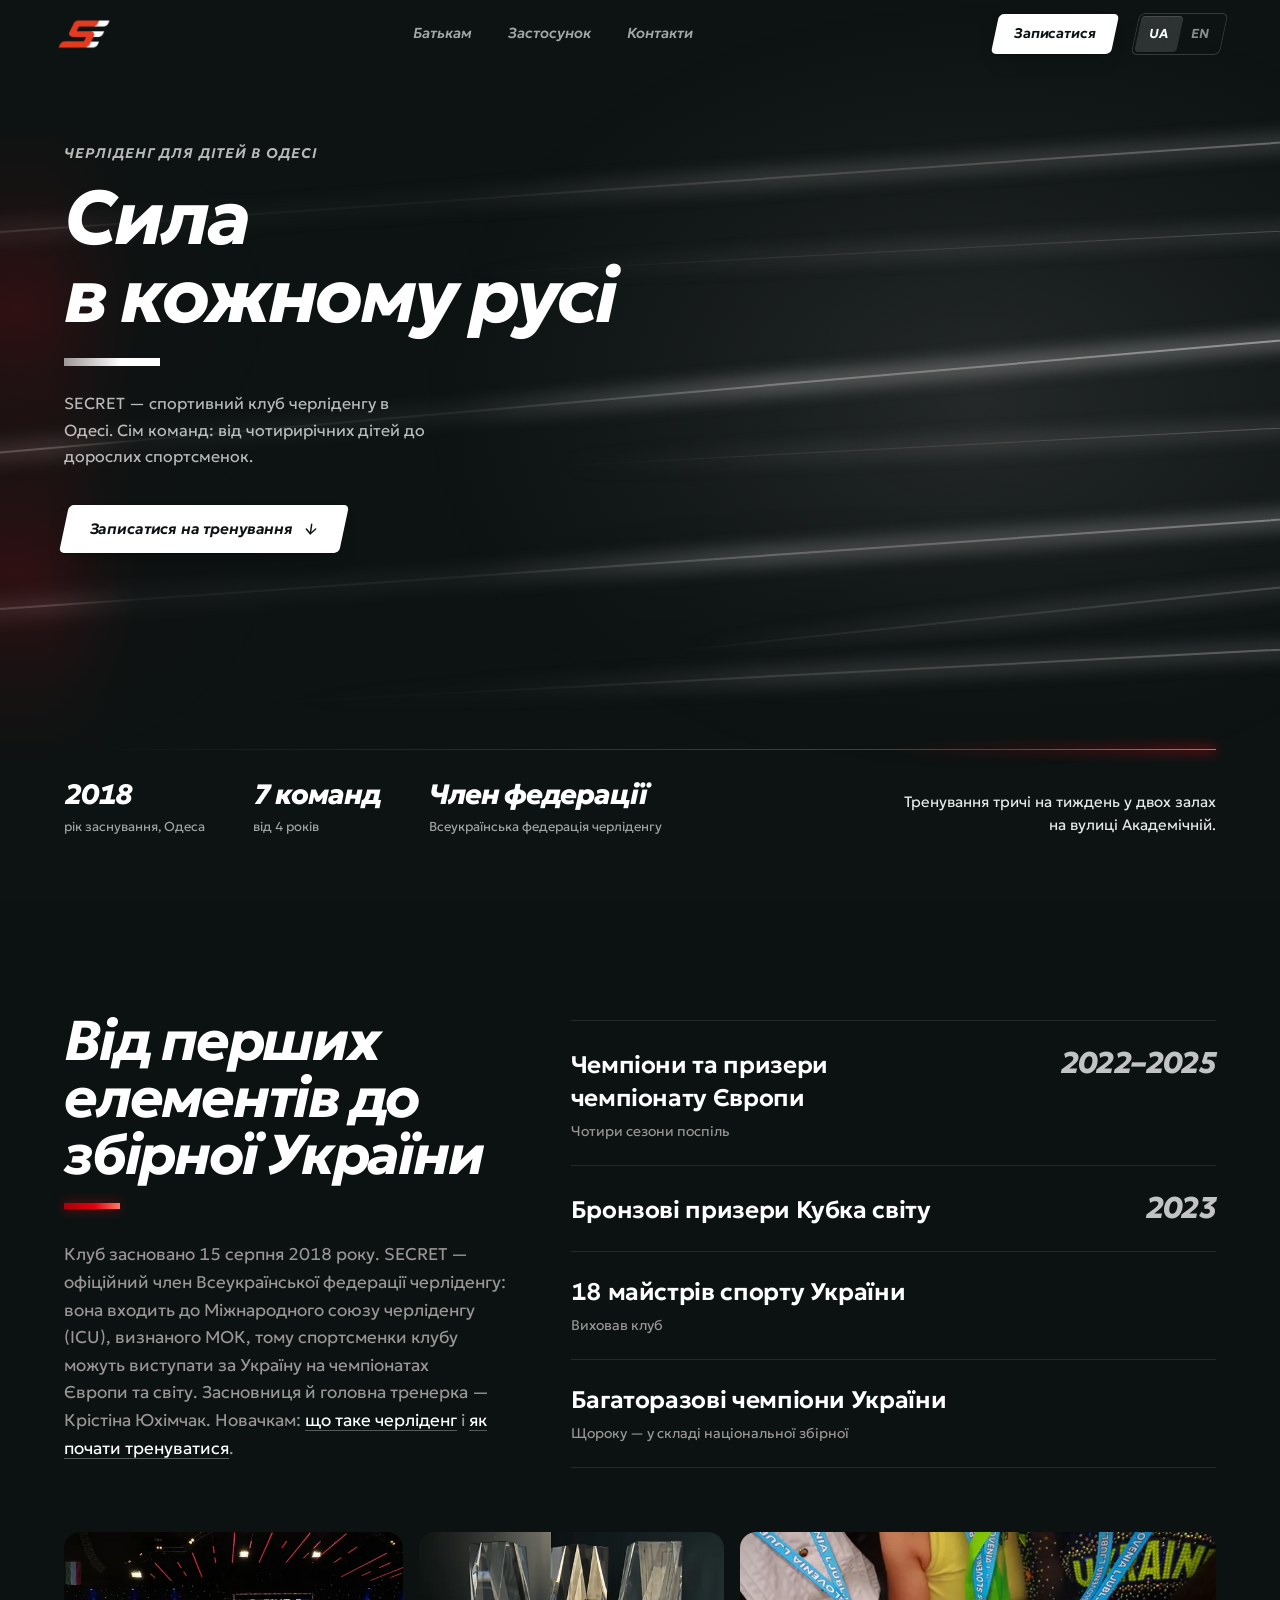
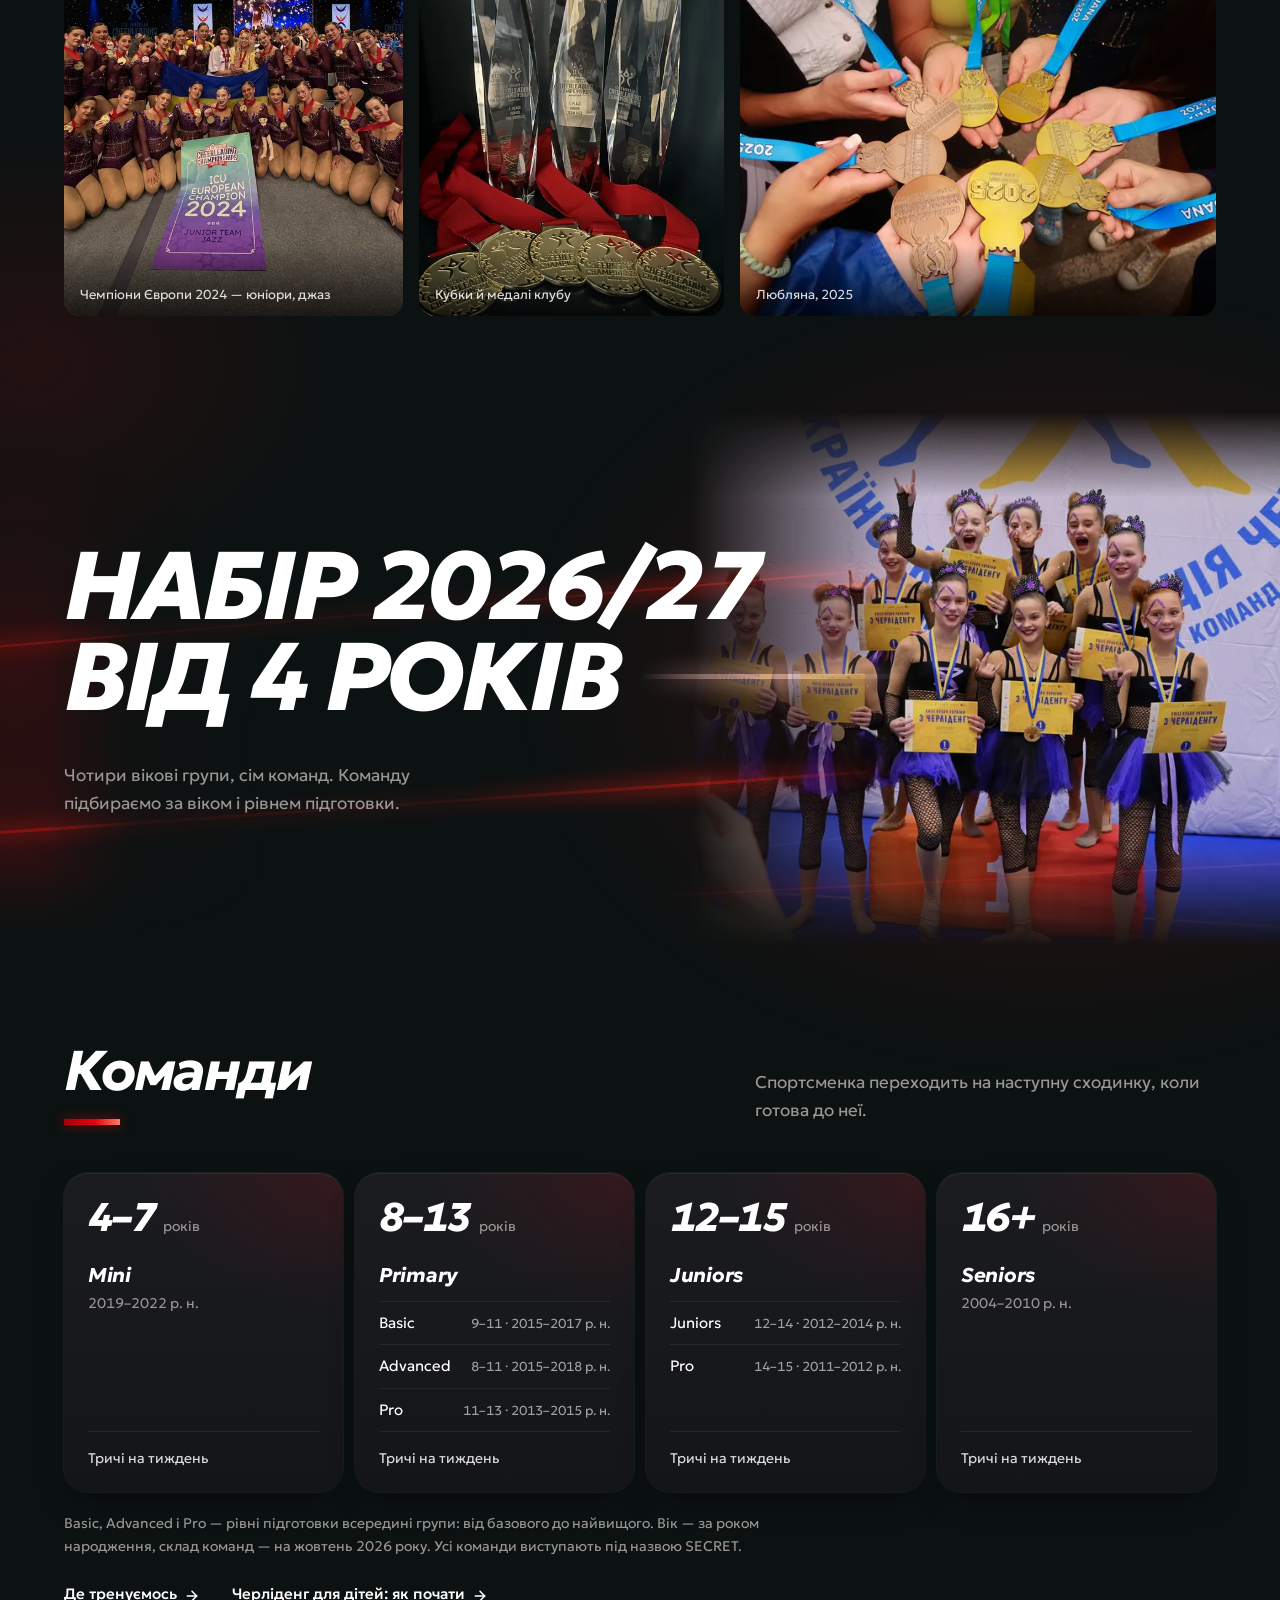
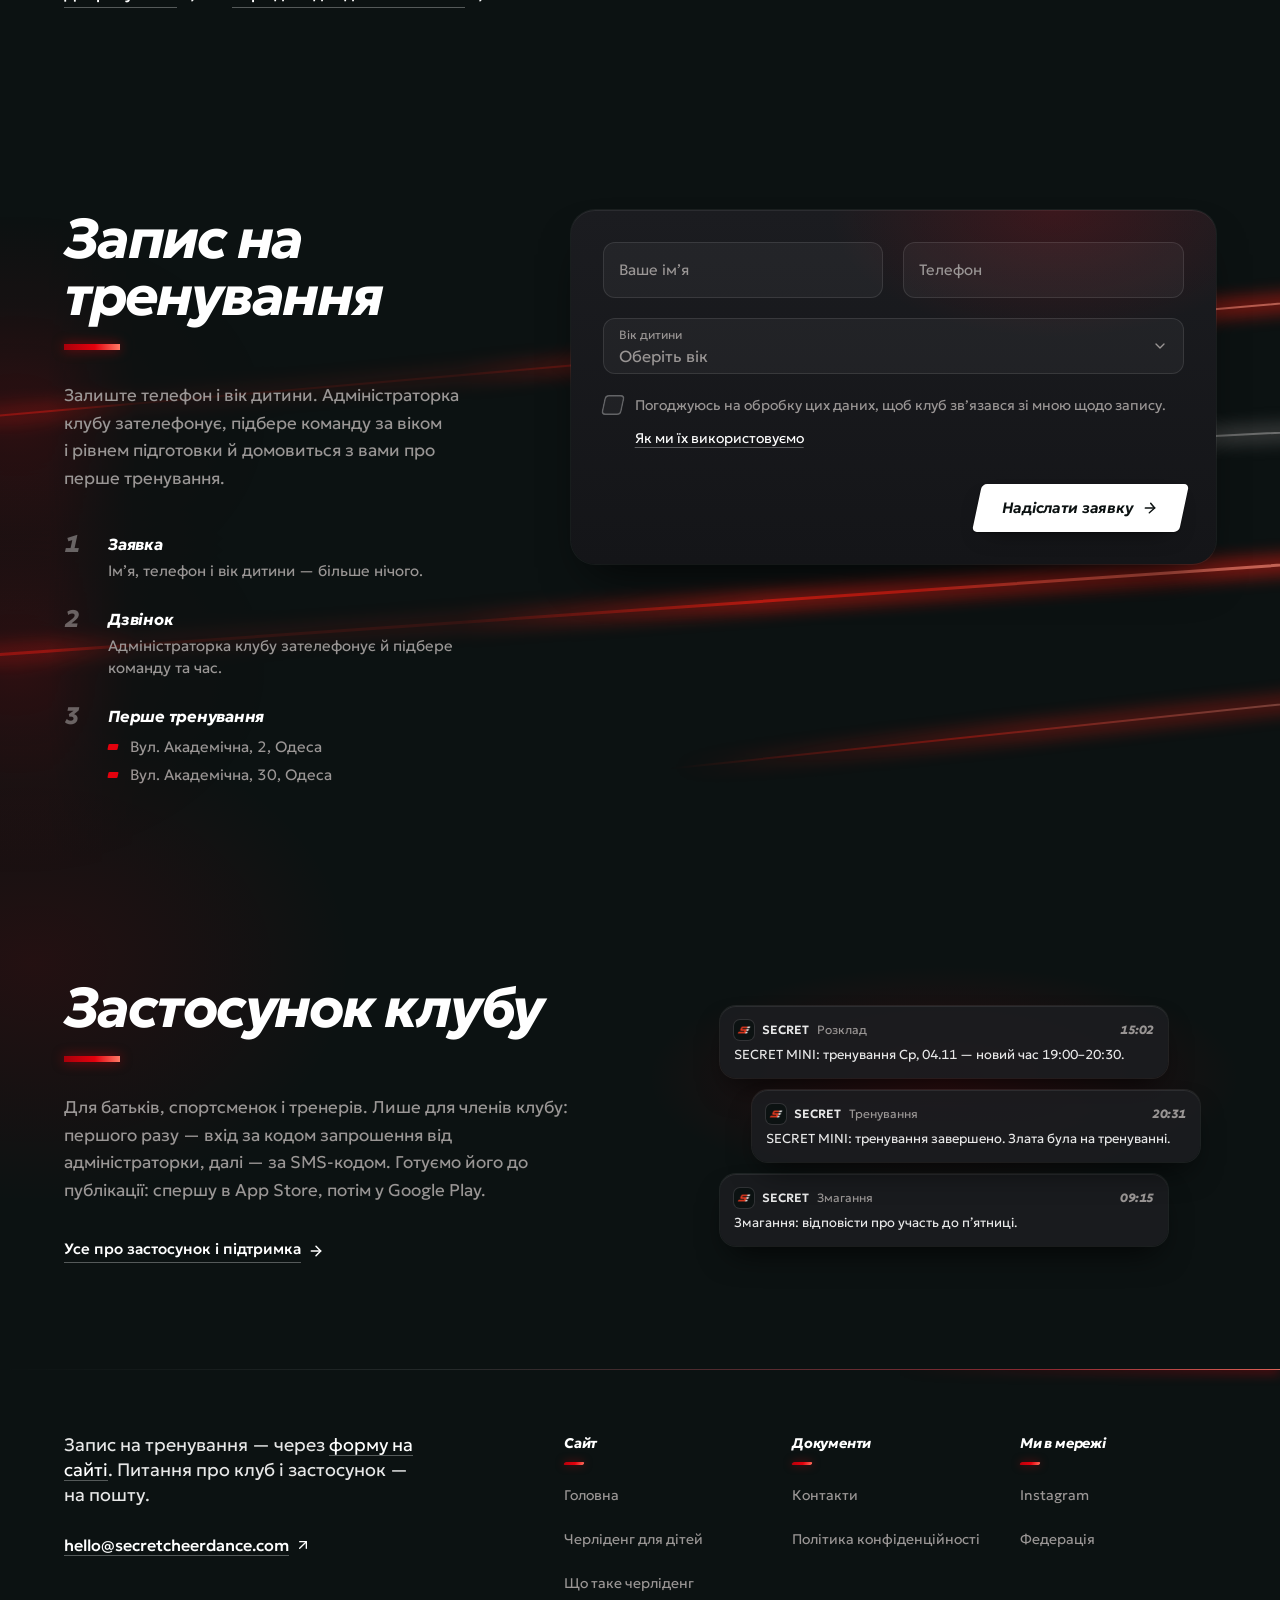
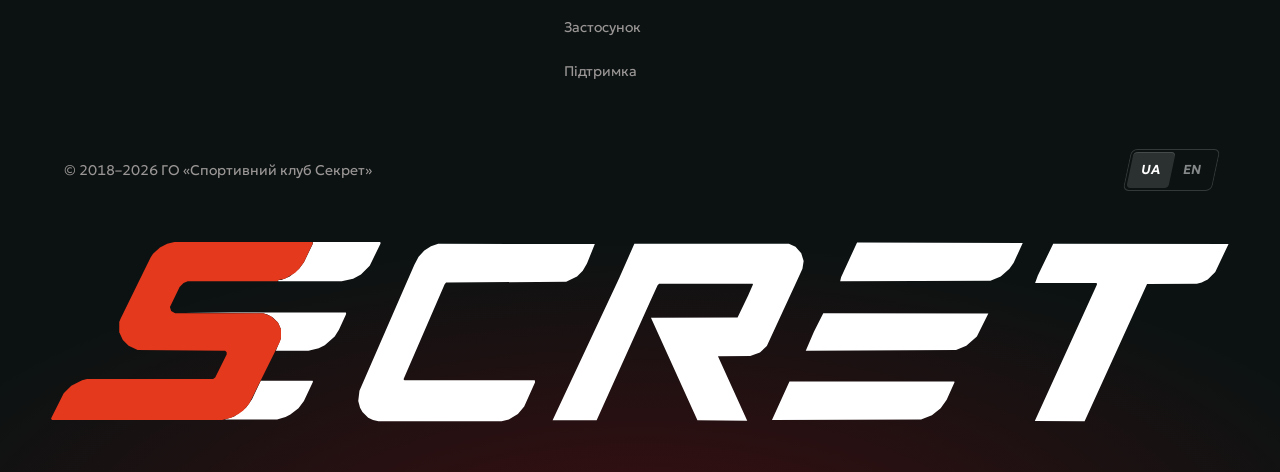
==== commit 6dbf8dcd: "Publish site build 4e8a035" ====
--- a/index.html
+++ b/index.html
@@ -25,11 +25,11 @@
 <link rel="alternate" hreflang="uk" href="https://secretcheerdance.com/">
 <link rel="alternate" hreflang="en" href="https://secretcheerdance.com/en/">
 <link rel="alternate" hreflang="x-default" href="https://secretcheerdance.com/">
-<script type="application/ld+json">{"@context":"https://schema.org","@graph":[{"@type":"WebSite","@id":"https://secretcheerdance.com/#website","url":"https://secretcheerdance.com/","name":"SECRET CHEERDANCE","inLanguage":["uk","en"],"publisher":{"@id":"https://secretcheerdance.com/#club"}},{"@type":["SportsClub","SportsOrganization"],"@id":"https://secretcheerdance.com/#club","name":"SECRET CHEERDANCE","alternateName":["Спортивний клуб SECRET","SECRET"],"url":"https://secretcheerdance.com/","logo":"https://secretcheerdance.com/img/apple-touch-icon.png","image":"https://secretcheerdance.com/img/og-uk.jpg","description":"Спортивний клуб черліденгу в Одесі з 2018 року: сім команд від 4 років, чемпіони та призери чемпіонатів Європи, член Всеукраїнської федерації черліденгу.","sport":"Черліденг","slogan":"Сила в кожному русі","knowsAbout":["черліденг","черлідинг","чирлідинг","черліденг для дітей"],"foundingDate":"2018-08-15","founder":{"@type":"Person","name":"Крістіна Юхімчак"},"email":"hello@secretcheerdance.com","telephone":"+380992123114","address":{"@type":"PostalAddress","streetAddress":"вул. Академічна, 2","addressLocality":"Одеса","addressRegion":"Одеська область","addressCountry":"UA"},"location":[{"@type":"SportsActivityLocation","name":"Національний університет «Одеська юридична академія»","address":{"@type":"PostalAddress","streetAddress":"вул. Академічна, 2","addressLocality":"Одеса","addressRegion":"Одеська область","addressCountry":"UA"},"hasMap":"https://www.google.com/maps/search/?api=1&query=%D0%B2%D1%83%D0%BB.%20%D0%90%D0%BA%D0%B0%D0%B4%D0%B5%D0%BC%D1%96%D1%87%D0%BD%D0%B0%2C%202%2C%20%D0%9E%D0%B4%D0%B5%D1%81%D0%B0"},{"@type":"SportsActivityLocation","name":"Міжнародна академічна школа «Одеса»","address":{"@type":"PostalAddress","streetAddress":"вул. Академічна, 30","addressLocality":"Одеса","addressRegion":"Одеська область","addressCountry":"UA"},"hasMap":"https://www.google.com/maps/search/?api=1&query=%D0%B2%D1%83%D0%BB.%20%D0%90%D0%BA%D0%B0%D0%B4%D0%B5%D0%BC%D1%96%D1%87%D0%BD%D0%B0%2C%2030%2C%20%D0%9E%D0%B4%D0%B5%D1%81%D0%B0"}],"areaServed":{"@type":"City","name":"Одеса"},"memberOf":{"@type":"SportsOrganization","name":"Всеукраїнська федерація черліденгу","url":"https://all-ukrainian-cheerleading-federation.ua"},"sameAs":["https://www.instagram.com/secret.cheerdance/","https://all-ukrainian-cheerleading-federation.ua/secret.html"]},{"@type":"WebPage","@id":"https://secretcheerdance.com/#webpage","url":"https://secretcheerdance.com/","name":"Черліденг (черлідинг) для дітей в Одесі від 4 років — клуб SECRET","description":"Черліденг (черлідинг, чирлідинг) в Одесі: клуб SECRET з 2018 року, сім команд від 4 років, призери чемпіонатів Європи. Запис на тренування онлайн.","inLanguage":"uk","dateModified":"2026-10-17","isPartOf":{"@id":"https://secretcheerdance.com/#website"},"about":{"@id":"https://secretcheerdance.com/#club"}},{"@type":"ItemList","name":"Команди клубу","itemListElement":[{"@type":"ListItem","position":1,"item":{"@type":"SportsTeam","name":"SECRET Mini","sport":"Черліденг","memberOf":{"@id":"https://secretcheerdance.com/#club"},"audience":{"@type":"PeopleAudience","suggestedMinAge":4,"suggestedMaxAge":7},"description":"4–7 років (2019–2022 р. н.), тренування тричі на тиждень."}},{"@type":"ListItem","position":2,"item":{"@type":"SportsTeam","name":"SECRET Primary Basic","sport":"Черліденг","memberOf":{"@id":"https://secretcheerdance.com/#club"},"audience":{"@type":"PeopleAudience","suggestedMinAge":9,"suggestedMaxAge":11},"description":"9–11 років (2015–2017 р. н.), тренування тричі на тиждень."}},{"@type":"ListItem","position":3,"item":{"@type":"SportsTeam","name":"SECRET Primary Advanced","sport":"Черліденг","memberOf":{"@id":"https://secretcheerdance.com/#club"},"audience":{"@type":"PeopleAudience","suggestedMinAge":8,"suggestedMaxAge":11},"description":"8–11 років (2015–2018 р. н.), тренування тричі на тиждень."}},{"@type":"ListItem","position":4,"item":{"@type":"SportsTeam","name":"SECRET Primary Pro","sport":"Черліденг","memberOf":{"@id":"https://secretcheerdance.com/#club"},"audience":{"@type":"PeopleAudience","suggestedMinAge":11,"suggestedMaxAge":13},"description":"11–13 років (2013–2015 р. н.), тренування тричі на тиждень."}},{"@type":"ListItem","position":5,"item":{"@type":"SportsTeam","name":"SECRET Juniors","sport":"Черліденг","memberOf":{"@id":"https://secretcheerdance.com/#club"},"audience":{"@type":"PeopleAudience","suggestedMinAge":12,"suggestedMaxAge":14},"description":"12–14 років (2012–2014 р. н.), тренування тричі на тиждень."}},{"@type":"ListItem","position":6,"item":{"@type":"SportsTeam","name":"SECRET Juniors Pro","sport":"Черліденг","memberOf":{"@id":"https://secretcheerdance.com/#club"},"audience":{"@type":"PeopleAudience","suggestedMinAge":14,"suggestedMaxAge":15},"description":"14–15 років (2011–2012 р. н.), тренування тричі на тиждень."}},{"@type":"ListItem","position":7,"item":{"@type":"SportsTeam","name":"SECRET Seniors","sport":"Черліденг","memberOf":{"@id":"https://secretcheerdance.com/#club"},"audience":{"@type":"PeopleAudience","suggestedMinAge":16},"description":"16+ років (2004–2010 р. н.), тренування тричі на тиждень."}}]}]}</script>
+<script type="application/ld+json">{"@context":"https://schema.org","@graph":[{"@type":"WebSite","@id":"https://secretcheerdance.com/#website","url":"https://secretcheerdance.com/","name":"SECRET CHEERDANCE","inLanguage":["uk","en"],"publisher":{"@id":"https://secretcheerdance.com/#club"}},{"@type":["SportsClub","SportsOrganization"],"@id":"https://secretcheerdance.com/#club","name":"SECRET CHEERDANCE","alternateName":["Спортивний клуб SECRET","SECRET"],"url":"https://secretcheerdance.com/","logo":"https://secretcheerdance.com/img/apple-touch-icon.png","image":"https://secretcheerdance.com/img/og-uk.jpg","description":"Спортивний клуб черліденгу в Одесі з 2018 року: сім команд від 4 років, чемпіони та призери чемпіонатів Європи, член Всеукраїнської федерації черліденгу.","sport":"Черліденг","slogan":"Сила в кожному русі","knowsAbout":["черліденг","черлідинг","чирлідинг","черліденг для дітей"],"foundingDate":"2018-08-15","founder":{"@type":"Person","name":"Крістіна Юхімчак"},"email":"hello@secretcheerdance.com","telephone":"+380992123114","address":{"@type":"PostalAddress","streetAddress":"вул. Академічна, 2","addressLocality":"Одеса","addressRegion":"Одеська область","addressCountry":"UA"},"location":[{"@type":"SportsActivityLocation","name":"Національний університет «Одеська юридична академія»","address":{"@type":"PostalAddress","streetAddress":"вул. Академічна, 2","addressLocality":"Одеса","addressRegion":"Одеська область","addressCountry":"UA"},"hasMap":"https://www.google.com/maps/search/?api=1&query=%D0%B2%D1%83%D0%BB.%20%D0%90%D0%BA%D0%B0%D0%B4%D0%B5%D0%BC%D1%96%D1%87%D0%BD%D0%B0%2C%202%2C%20%D0%9E%D0%B4%D0%B5%D1%81%D0%B0"},{"@type":"SportsActivityLocation","name":"Міжнародна академічна школа «Одеса»","address":{"@type":"PostalAddress","streetAddress":"вул. Академічна, 30","addressLocality":"Одеса","addressRegion":"Одеська область","addressCountry":"UA"},"hasMap":"https://www.google.com/maps/search/?api=1&query=%D0%B2%D1%83%D0%BB.%20%D0%90%D0%BA%D0%B0%D0%B4%D0%B5%D0%BC%D1%96%D1%87%D0%BD%D0%B0%2C%2030%2C%20%D0%9E%D0%B4%D0%B5%D1%81%D0%B0"}],"areaServed":{"@type":"City","name":"Одеса"},"memberOf":{"@type":"SportsOrganization","name":"Всеукраїнська федерація черліденгу","url":"https://all-ukrainian-cheerleading-federation.ua"},"sameAs":["https://www.instagram.com/secret.cheerdance/","https://all-ukrainian-cheerleading-federation.ua/secret.html"]},{"@type":"WebPage","@id":"https://secretcheerdance.com/#webpage","url":"https://secretcheerdance.com/","name":"Черліденг (черлідинг) для дітей в Одесі від 4 років — клуб SECRET","description":"Черліденг (черлідинг, чирлідинг) в Одесі: клуб SECRET з 2018 року, сім команд від 4 років, призери чемпіонатів Європи. Запис на тренування онлайн.","inLanguage":"uk","dateModified":"2026-10-23","isPartOf":{"@id":"https://secretcheerdance.com/#website"},"about":{"@id":"https://secretcheerdance.com/#club"}},{"@type":"ItemList","name":"Команди клубу","itemListElement":[{"@type":"ListItem","position":1,"item":{"@type":"SportsTeam","name":"SECRET Mini","sport":"Черліденг","memberOf":{"@id":"https://secretcheerdance.com/#club"},"audience":{"@type":"PeopleAudience","suggestedMinAge":4,"suggestedMaxAge":7},"description":"4–7 років (2019–2022 р. н.), тренування тричі на тиждень."}},{"@type":"ListItem","position":2,"item":{"@type":"SportsTeam","name":"SECRET Primary Basic","sport":"Черліденг","memberOf":{"@id":"https://secretcheerdance.com/#club"},"audience":{"@type":"PeopleAudience","suggestedMinAge":9,"suggestedMaxAge":11},"description":"9–11 років (2015–2017 р. н.), тренування тричі на тиждень."}},{"@type":"ListItem","position":3,"item":{"@type":"SportsTeam","name":"SECRET Primary Advanced","sport":"Черліденг","memberOf":{"@id":"https://secretcheerdance.com/#club"},"audience":{"@type":"PeopleAudience","suggestedMinAge":8,"suggestedMaxAge":11},"description":"8–11 років (2015–2018 р. н.), тренування тричі на тиждень."}},{"@type":"ListItem","position":4,"item":{"@type":"SportsTeam","name":"SECRET Primary Pro","sport":"Черліденг","memberOf":{"@id":"https://secretcheerdance.com/#club"},"audience":{"@type":"PeopleAudience","suggestedMinAge":11,"suggestedMaxAge":13},"description":"11–13 років (2013–2015 р. н.), тренування тричі на тиждень."}},{"@type":"ListItem","position":5,"item":{"@type":"SportsTeam","name":"SECRET Juniors","sport":"Черліденг","memberOf":{"@id":"https://secretcheerdance.com/#club"},"audience":{"@type":"PeopleAudience","suggestedMinAge":12,"suggestedMaxAge":14},"description":"12–14 років (2012–2014 р. н.), тренування тричі на тиждень."}},{"@type":"ListItem","position":6,"item":{"@type":"SportsTeam","name":"SECRET Juniors Pro","sport":"Черліденг","memberOf":{"@id":"https://secretcheerdance.com/#club"},"audience":{"@type":"PeopleAudience","suggestedMinAge":14,"suggestedMaxAge":15},"description":"14–15 років (2011–2012 р. н.), тренування тричі на тиждень."}},{"@type":"ListItem","position":7,"item":{"@type":"SportsTeam","name":"SECRET Seniors","sport":"Черліденг","memberOf":{"@id":"https://secretcheerdance.com/#club"},"audience":{"@type":"PeopleAudience","suggestedMinAge":16},"description":"16+ років (2004–2010 р. н.), тренування тричі на тиждень."}}]}]}</script>
 <link rel="preload" href="/assets/geologica-cyrillic-slnt-normal-B_yzb2XQ.woff2" as="font" type="font/woff2" crossorigin>
 <!-- Without JS, motion's start state (opacity 0) must not hide the text. -->
 <noscript><style>[style*=opacity\:0]{opacity:1!important;filter:none!important;transform:none!important}</style></noscript>
-  <script type="module" crossorigin src="/assets/client-CRcT4gJi.js"></script>
+  <script type="module" crossorigin src="/assets/client-B6rqzlvH.js"></script>
   <link rel="stylesheet" crossorigin href="/assets/client-DPSYWcNN.css">
 </head>
 <body>
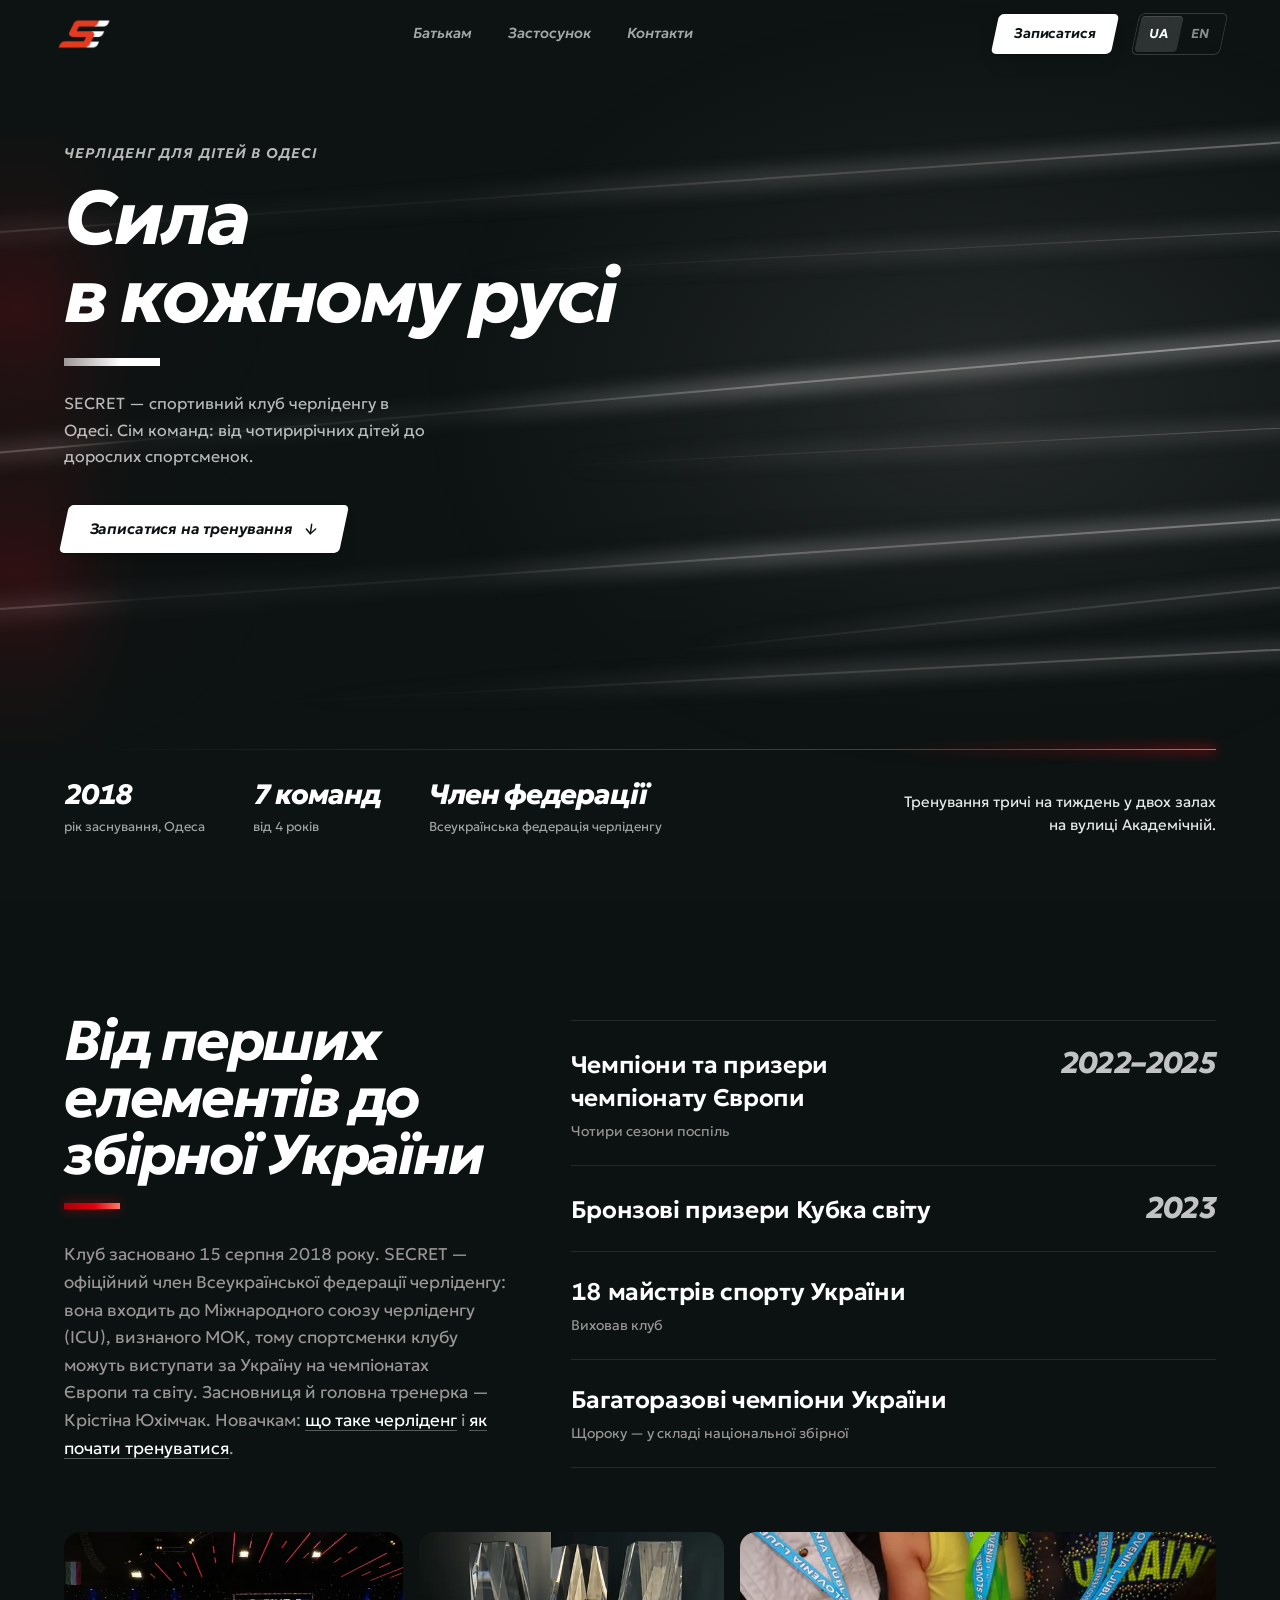
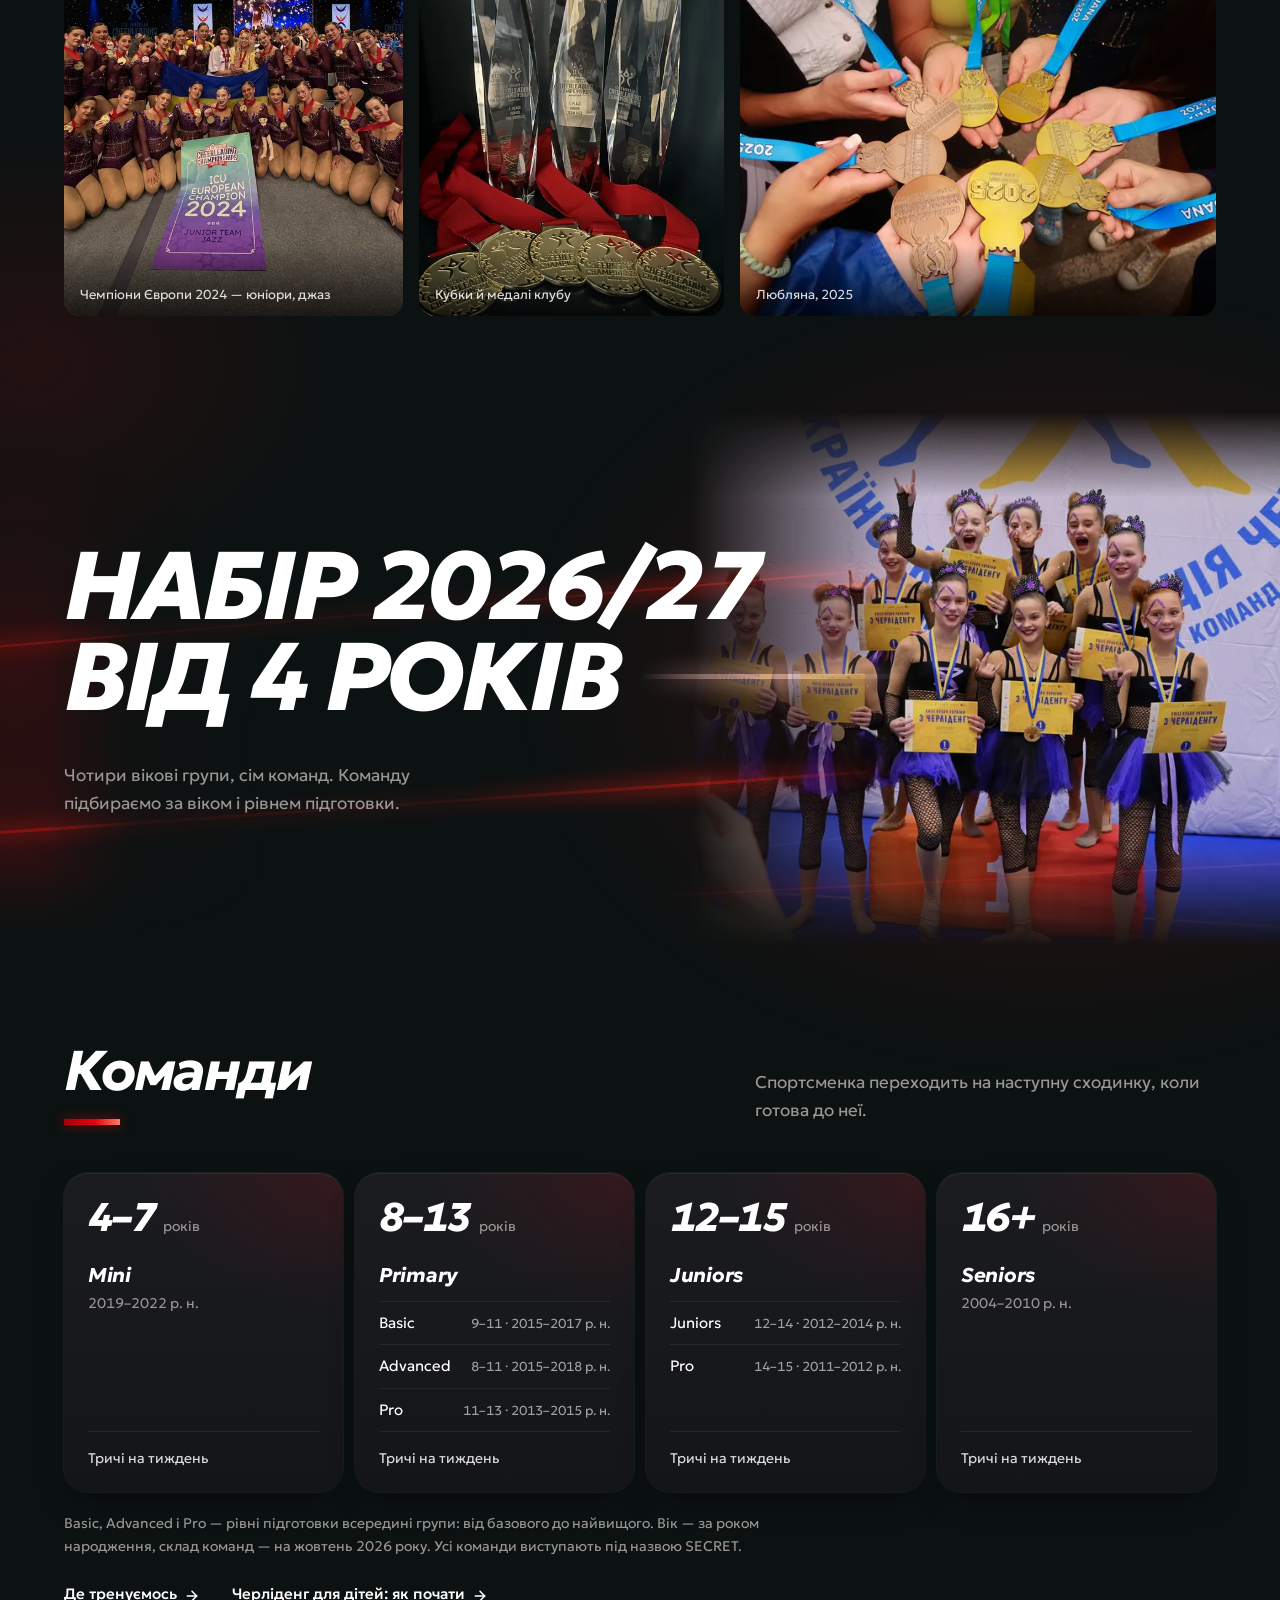
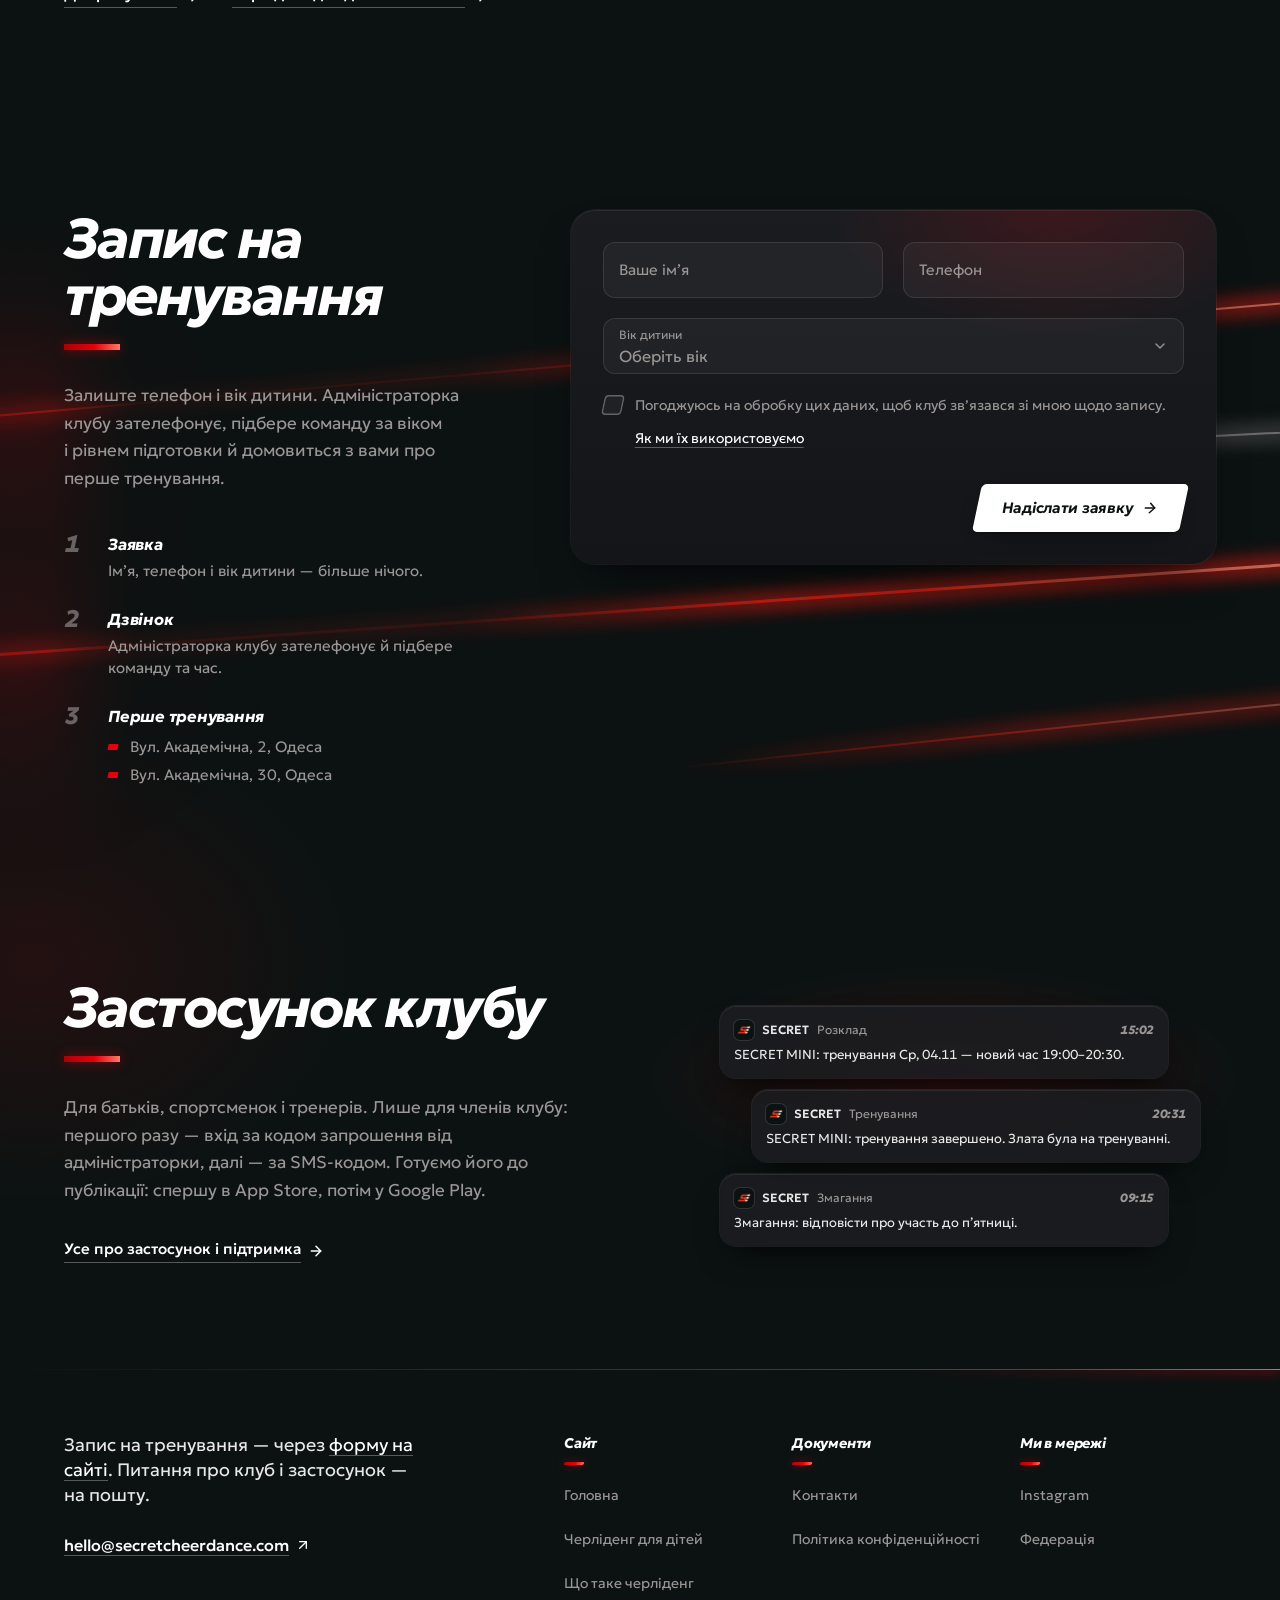
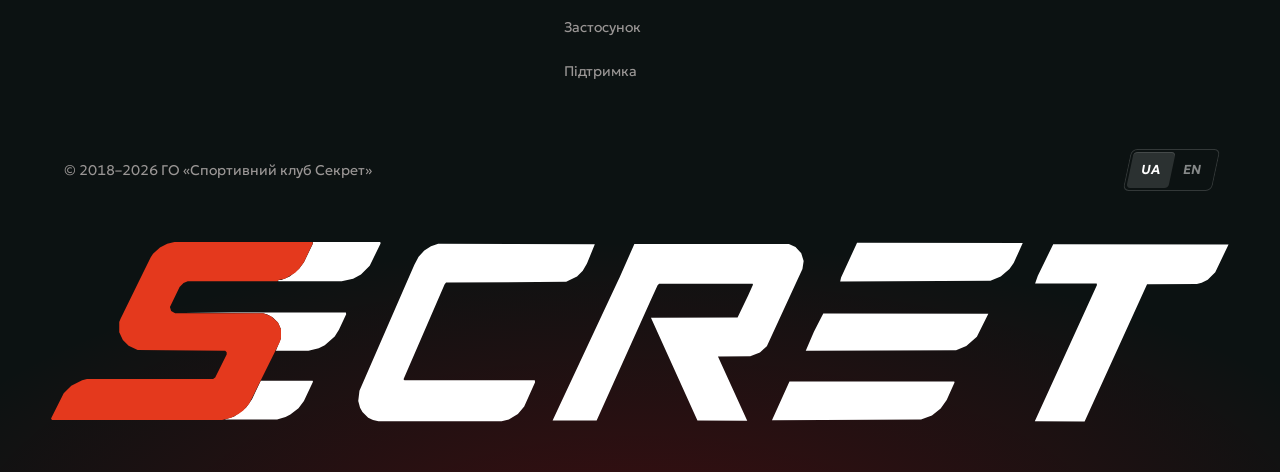
==== commit 88cf8456: "Publish site build 46f0944" ====
--- a/index.html
+++ b/index.html
@@ -29,7 +29,7 @@
 <link rel="preload" href="/assets/geologica-cyrillic-slnt-normal-B_yzb2XQ.woff2" as="font" type="font/woff2" crossorigin>
 <!-- Without JS, motion's start state (opacity 0) must not hide the text. -->
 <noscript><style>[style*=opacity\:0]{opacity:1!important;filter:none!important;transform:none!important}</style></noscript>
-  <script type="module" crossorigin src="/assets/client-B6rqzlvH.js"></script>
+  <script type="module" crossorigin src="/assets/client-DT_LalS7.js"></script>
   <link rel="stylesheet" crossorigin href="/assets/client-DPSYWcNN.css">
 </head>
 <body>
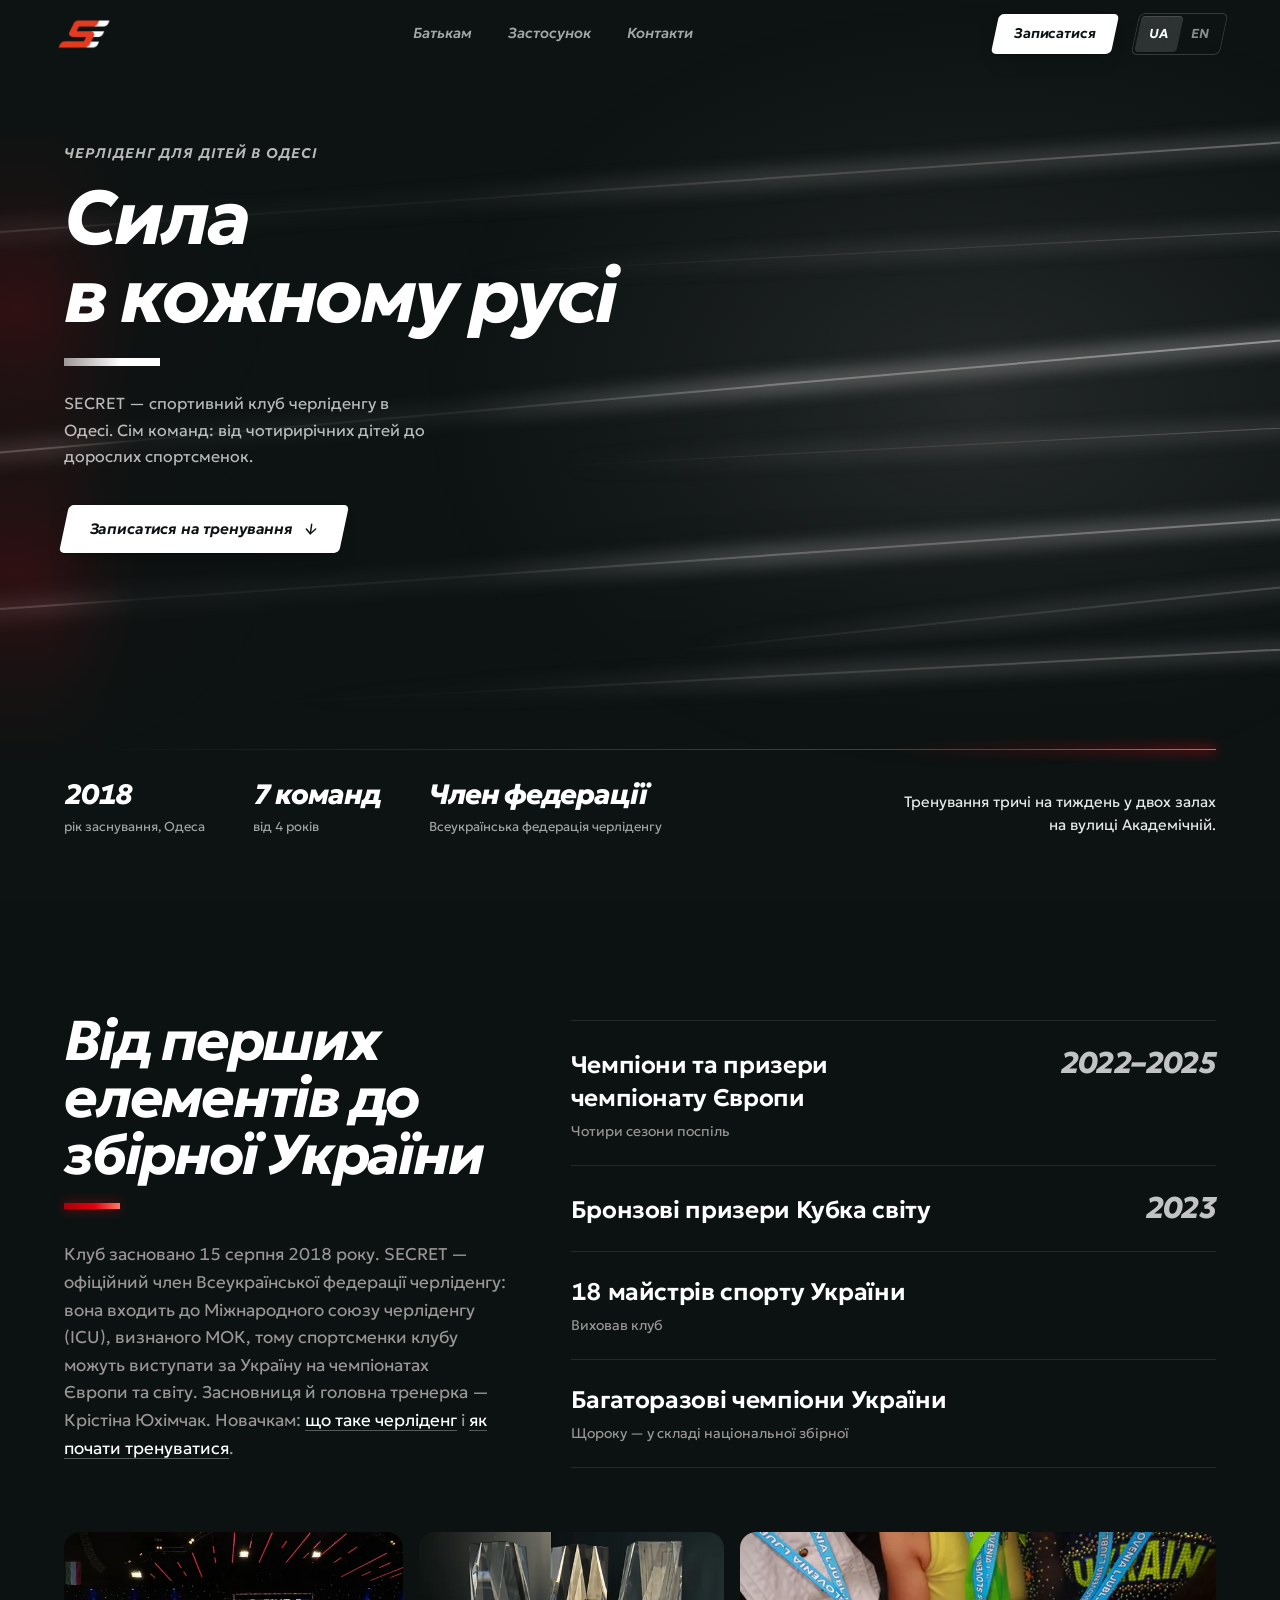
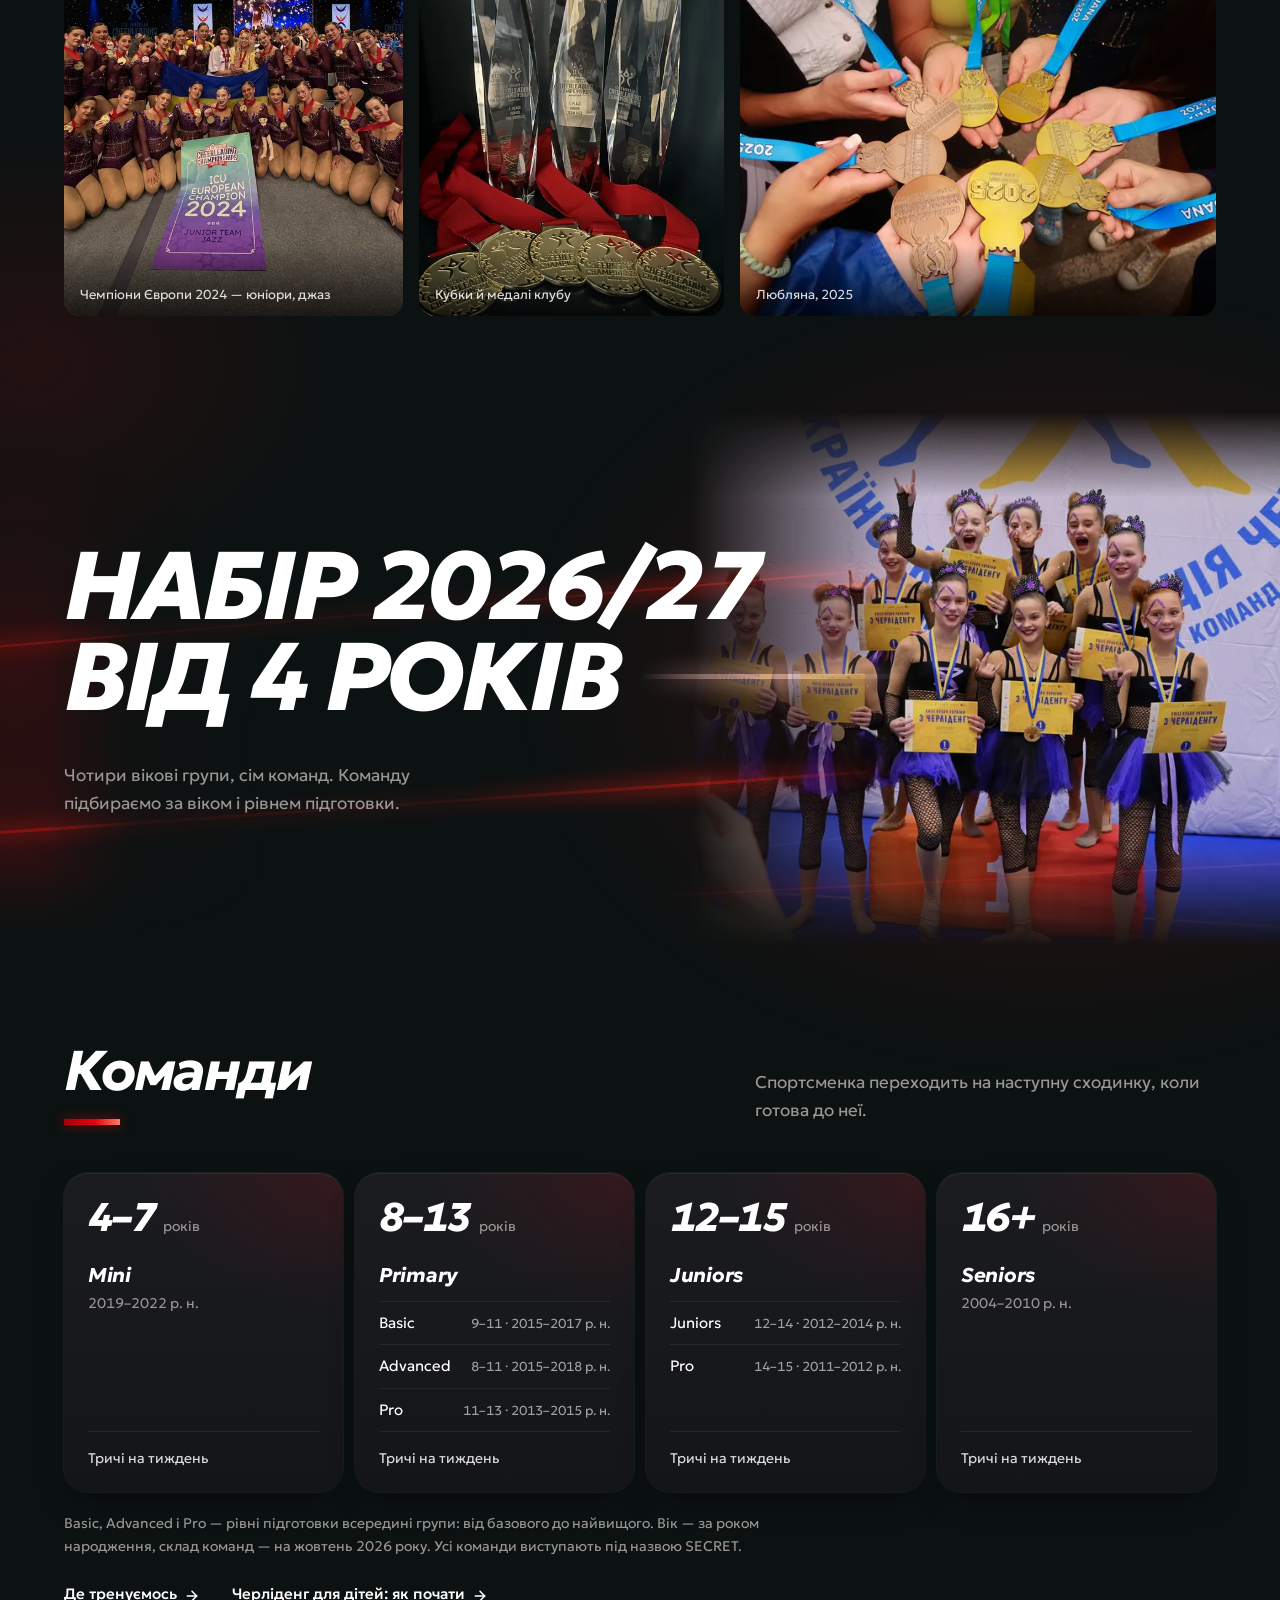
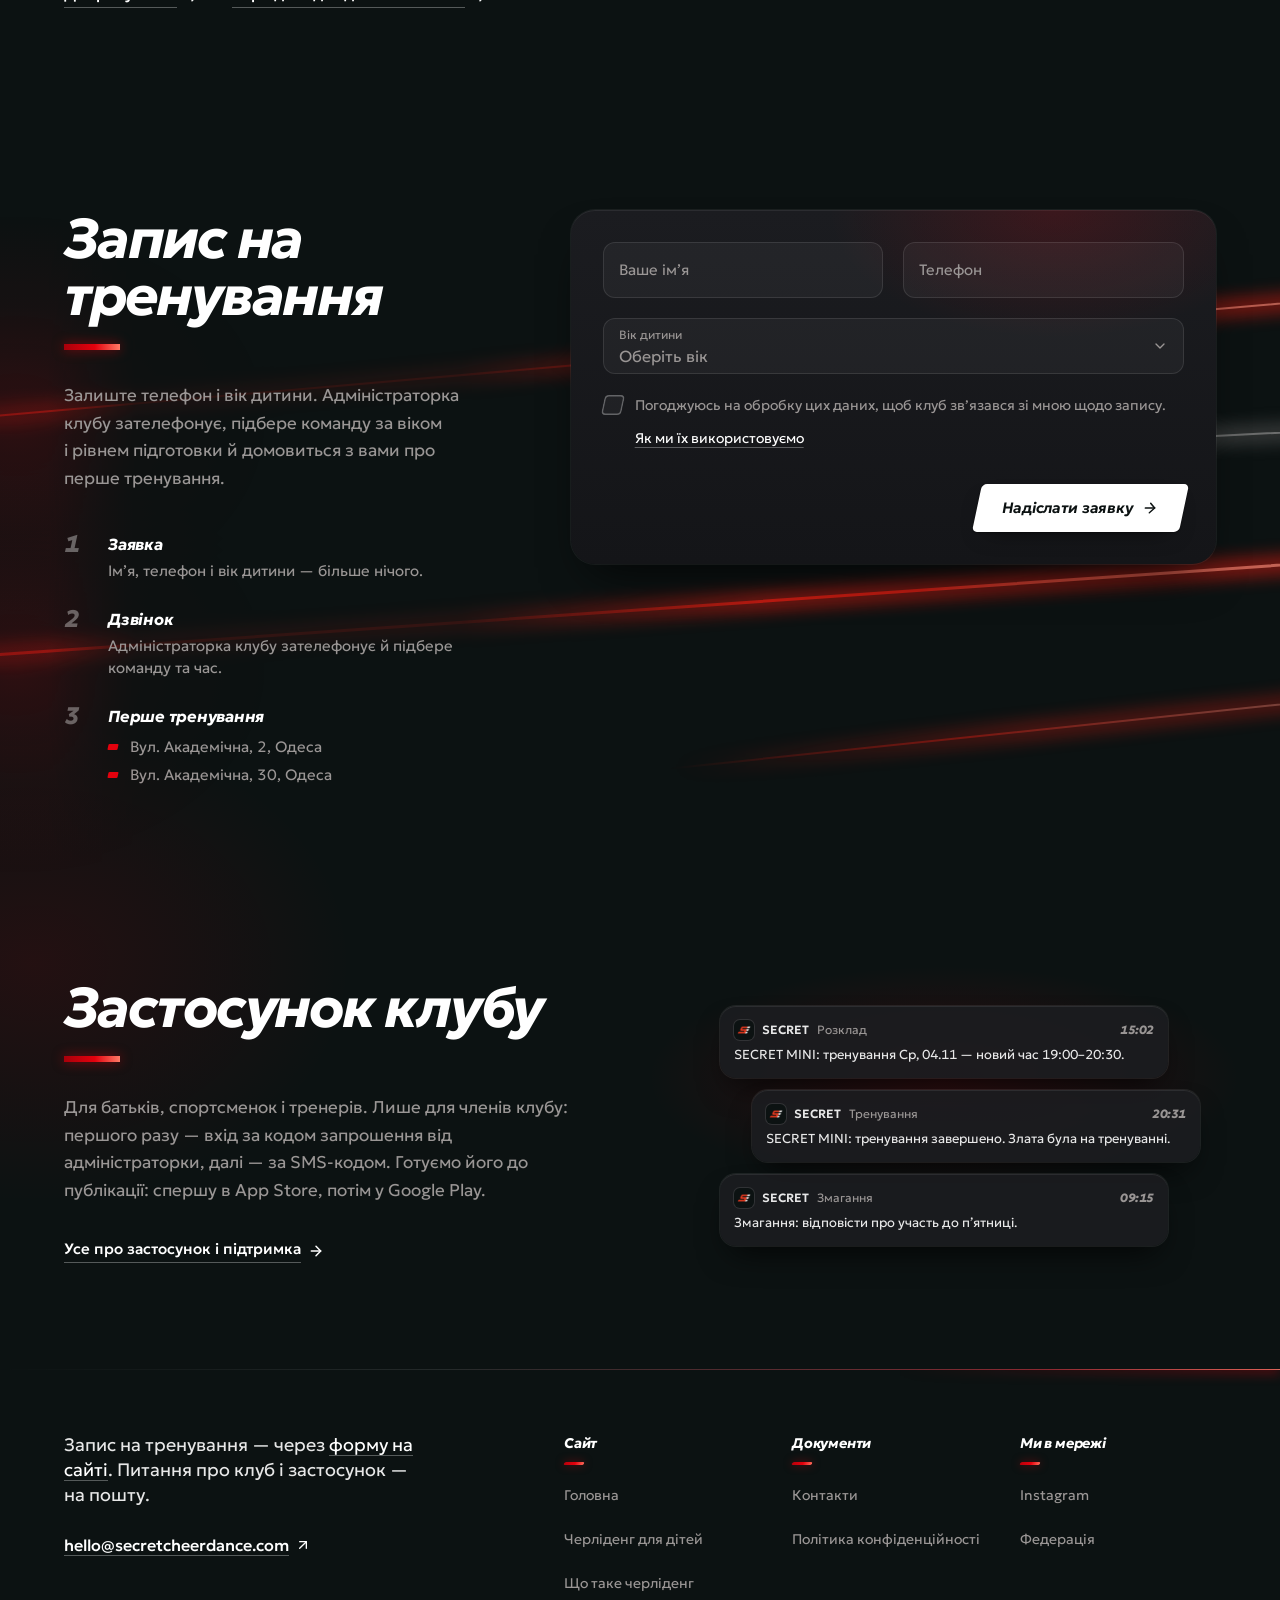
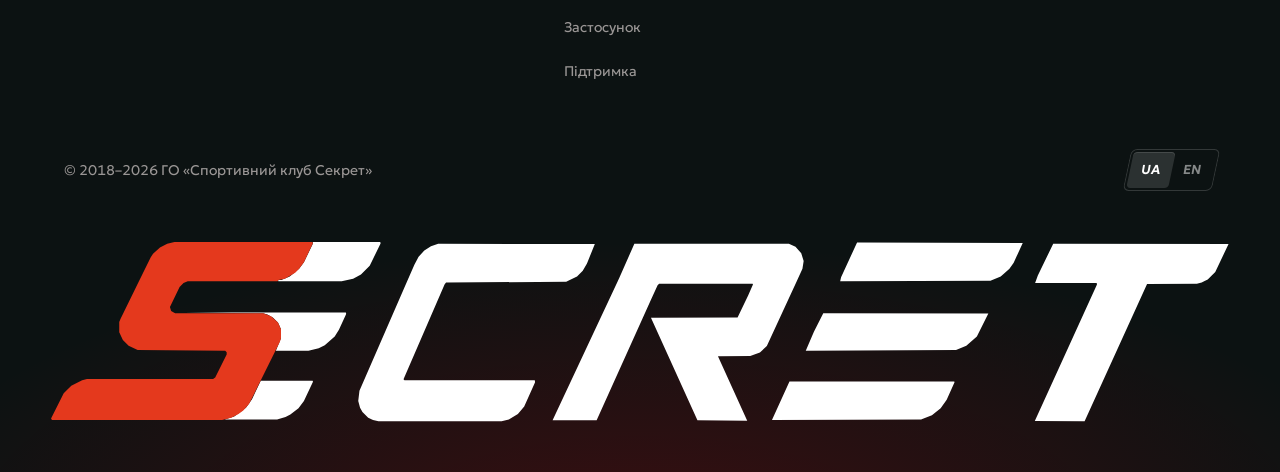
==== commit 7c97422a: "Publish site build 0b76446" ====
--- a/index.html
+++ b/index.html
@@ -25,7 +25,7 @@
 <link rel="alternate" hreflang="uk" href="https://secretcheerdance.com/">
 <link rel="alternate" hreflang="en" href="https://secretcheerdance.com/en/">
 <link rel="alternate" hreflang="x-default" href="https://secretcheerdance.com/">
-<script type="application/ld+json">{"@context":"https://schema.org","@graph":[{"@type":"WebSite","@id":"https://secretcheerdance.com/#website","url":"https://secretcheerdance.com/","name":"SECRET CHEERDANCE","inLanguage":["uk","en"],"publisher":{"@id":"https://secretcheerdance.com/#club"}},{"@type":["SportsClub","SportsOrganization"],"@id":"https://secretcheerdance.com/#club","name":"SECRET CHEERDANCE","alternateName":["Спортивний клуб SECRET","SECRET"],"url":"https://secretcheerdance.com/","logo":"https://secretcheerdance.com/img/apple-touch-icon.png","image":"https://secretcheerdance.com/img/og-uk.jpg","description":"Спортивний клуб черліденгу в Одесі з 2018 року: сім команд від 4 років, чемпіони та призери чемпіонатів Європи, член Всеукраїнської федерації черліденгу.","sport":"Черліденг","slogan":"Сила в кожному русі","knowsAbout":["черліденг","черлідинг","чирлідинг","черліденг для дітей"],"foundingDate":"2018-08-15","founder":{"@type":"Person","name":"Крістіна Юхімчак"},"email":"hello@secretcheerdance.com","telephone":"+380992123114","address":{"@type":"PostalAddress","streetAddress":"вул. Академічна, 2","addressLocality":"Одеса","addressRegion":"Одеська область","addressCountry":"UA"},"location":[{"@type":"SportsActivityLocation","name":"Національний університет «Одеська юридична академія»","address":{"@type":"PostalAddress","streetAddress":"вул. Академічна, 2","addressLocality":"Одеса","addressRegion":"Одеська область","addressCountry":"UA"},"hasMap":"https://www.google.com/maps/search/?api=1&query=%D0%B2%D1%83%D0%BB.%20%D0%90%D0%BA%D0%B0%D0%B4%D0%B5%D0%BC%D1%96%D1%87%D0%BD%D0%B0%2C%202%2C%20%D0%9E%D0%B4%D0%B5%D1%81%D0%B0"},{"@type":"SportsActivityLocation","name":"Міжнародна академічна школа «Одеса»","address":{"@type":"PostalAddress","streetAddress":"вул. Академічна, 30","addressLocality":"Одеса","addressRegion":"Одеська область","addressCountry":"UA"},"hasMap":"https://www.google.com/maps/search/?api=1&query=%D0%B2%D1%83%D0%BB.%20%D0%90%D0%BA%D0%B0%D0%B4%D0%B5%D0%BC%D1%96%D1%87%D0%BD%D0%B0%2C%2030%2C%20%D0%9E%D0%B4%D0%B5%D1%81%D0%B0"}],"areaServed":{"@type":"City","name":"Одеса"},"memberOf":{"@type":"SportsOrganization","name":"Всеукраїнська федерація черліденгу","url":"https://all-ukrainian-cheerleading-federation.ua"},"sameAs":["https://www.instagram.com/secret.cheerdance/","https://all-ukrainian-cheerleading-federation.ua/secret.html"]},{"@type":"WebPage","@id":"https://secretcheerdance.com/#webpage","url":"https://secretcheerdance.com/","name":"Черліденг (черлідинг) для дітей в Одесі від 4 років — клуб SECRET","description":"Черліденг (черлідинг, чирлідинг) в Одесі: клуб SECRET з 2018 року, сім команд від 4 років, призери чемпіонатів Європи. Запис на тренування онлайн.","inLanguage":"uk","dateModified":"2026-10-23","isPartOf":{"@id":"https://secretcheerdance.com/#website"},"about":{"@id":"https://secretcheerdance.com/#club"}},{"@type":"ItemList","name":"Команди клубу","itemListElement":[{"@type":"ListItem","position":1,"item":{"@type":"SportsTeam","name":"SECRET Mini","sport":"Черліденг","memberOf":{"@id":"https://secretcheerdance.com/#club"},"audience":{"@type":"PeopleAudience","suggestedMinAge":4,"suggestedMaxAge":7},"description":"4–7 років (2019–2022 р. н.), тренування тричі на тиждень."}},{"@type":"ListItem","position":2,"item":{"@type":"SportsTeam","name":"SECRET Primary Basic","sport":"Черліденг","memberOf":{"@id":"https://secretcheerdance.com/#club"},"audience":{"@type":"PeopleAudience","suggestedMinAge":9,"suggestedMaxAge":11},"description":"9–11 років (2015–2017 р. н.), тренування тричі на тиждень."}},{"@type":"ListItem","position":3,"item":{"@type":"SportsTeam","name":"SECRET Primary Advanced","sport":"Черліденг","memberOf":{"@id":"https://secretcheerdance.com/#club"},"audience":{"@type":"PeopleAudience","suggestedMinAge":8,"suggestedMaxAge":11},"description":"8–11 років (2015–2018 р. н.), тренування тричі на тиждень."}},{"@type":"ListItem","position":4,"item":{"@type":"SportsTeam","name":"SECRET Primary Pro","sport":"Черліденг","memberOf":{"@id":"https://secretcheerdance.com/#club"},"audience":{"@type":"PeopleAudience","suggestedMinAge":11,"suggestedMaxAge":13},"description":"11–13 років (2013–2015 р. н.), тренування тричі на тиждень."}},{"@type":"ListItem","position":5,"item":{"@type":"SportsTeam","name":"SECRET Juniors","sport":"Черліденг","memberOf":{"@id":"https://secretcheerdance.com/#club"},"audience":{"@type":"PeopleAudience","suggestedMinAge":12,"suggestedMaxAge":14},"description":"12–14 років (2012–2014 р. н.), тренування тричі на тиждень."}},{"@type":"ListItem","position":6,"item":{"@type":"SportsTeam","name":"SECRET Juniors Pro","sport":"Черліденг","memberOf":{"@id":"https://secretcheerdance.com/#club"},"audience":{"@type":"PeopleAudience","suggestedMinAge":14,"suggestedMaxAge":15},"description":"14–15 років (2011–2012 р. н.), тренування тричі на тиждень."}},{"@type":"ListItem","position":7,"item":{"@type":"SportsTeam","name":"SECRET Seniors","sport":"Черліденг","memberOf":{"@id":"https://secretcheerdance.com/#club"},"audience":{"@type":"PeopleAudience","suggestedMinAge":16},"description":"16+ років (2004–2010 р. н.), тренування тричі на тиждень."}}]}]}</script>
+<script type="application/ld+json">{"@context":"https://schema.org","@graph":[{"@type":"WebSite","@id":"https://secretcheerdance.com/#website","url":"https://secretcheerdance.com/","name":"SECRET CHEERDANCE","inLanguage":["uk","en"],"publisher":{"@id":"https://secretcheerdance.com/#club"}},{"@type":["SportsClub","SportsOrganization"],"@id":"https://secretcheerdance.com/#club","name":"SECRET CHEERDANCE","alternateName":["Спортивний клуб SECRET","SECRET"],"url":"https://secretcheerdance.com/","logo":"https://secretcheerdance.com/img/apple-touch-icon.png","image":"https://secretcheerdance.com/img/og-uk.jpg","description":"Спортивний клуб черліденгу в Одесі з 2018 року: сім команд від 4 років, чемпіони та призери чемпіонатів Європи, член Всеукраїнської федерації черліденгу.","sport":"Черліденг","slogan":"Сила в кожному русі","knowsAbout":["черліденг","черлідинг","чирлідинг","черліденг для дітей"],"foundingDate":"2018-08-15","founder":{"@type":"Person","name":"Крістіна Юхімчак"},"email":"hello@secretcheerdance.com","telephone":"+380992123114","address":{"@type":"PostalAddress","streetAddress":"вул. Академічна, 2","addressLocality":"Одеса","addressRegion":"Одеська область","addressCountry":"UA"},"location":[{"@type":"SportsActivityLocation","name":"Національний університет «Одеська юридична академія»","address":{"@type":"PostalAddress","streetAddress":"вул. Академічна, 2","addressLocality":"Одеса","addressRegion":"Одеська область","addressCountry":"UA"},"hasMap":"https://www.google.com/maps/search/?api=1&query=%D0%B2%D1%83%D0%BB.%20%D0%90%D0%BA%D0%B0%D0%B4%D0%B5%D0%BC%D1%96%D1%87%D0%BD%D0%B0%2C%202%2C%20%D0%9E%D0%B4%D0%B5%D1%81%D0%B0"},{"@type":"SportsActivityLocation","name":"Міжнародна академічна школа «Одеса»","address":{"@type":"PostalAddress","streetAddress":"вул. Академічна, 30","addressLocality":"Одеса","addressRegion":"Одеська область","addressCountry":"UA"},"hasMap":"https://www.google.com/maps/search/?api=1&query=%D0%B2%D1%83%D0%BB.%20%D0%90%D0%BA%D0%B0%D0%B4%D0%B5%D0%BC%D1%96%D1%87%D0%BD%D0%B0%2C%2030%2C%20%D0%9E%D0%B4%D0%B5%D1%81%D0%B0"}],"areaServed":{"@type":"City","name":"Одеса"},"memberOf":{"@type":"SportsOrganization","name":"Всеукраїнська федерація черліденгу","url":"https://all-ukrainian-cheerleading-federation.ua"},"sameAs":["https://www.instagram.com/secret.cheerdance/","https://all-ukrainian-cheerleading-federation.ua/secret.html"]},{"@type":"WebPage","@id":"https://secretcheerdance.com/#webpage","url":"https://secretcheerdance.com/","name":"Черліденг (черлідинг) для дітей в Одесі від 4 років — клуб SECRET","description":"Черліденг (черлідинг, чирлідинг) в Одесі: клуб SECRET з 2018 року, сім команд від 4 років, призери чемпіонатів Європи. Запис на тренування онлайн.","inLanguage":"uk","dateModified":"2026-11-10","isPartOf":{"@id":"https://secretcheerdance.com/#website"},"about":{"@id":"https://secretcheerdance.com/#club"}},{"@type":"ItemList","name":"Команди клубу","itemListElement":[{"@type":"ListItem","position":1,"item":{"@type":"SportsTeam","name":"SECRET Mini","sport":"Черліденг","memberOf":{"@id":"https://secretcheerdance.com/#club"},"audience":{"@type":"PeopleAudience","suggestedMinAge":4,"suggestedMaxAge":7},"description":"4–7 років (2019–2022 р. н.), тренування тричі на тиждень."}},{"@type":"ListItem","position":2,"item":{"@type":"SportsTeam","name":"SECRET Primary Basic","sport":"Черліденг","memberOf":{"@id":"https://secretcheerdance.com/#club"},"audience":{"@type":"PeopleAudience","suggestedMinAge":9,"suggestedMaxAge":11},"description":"9–11 років (2015–2017 р. н.), тренування тричі на тиждень."}},{"@type":"ListItem","position":3,"item":{"@type":"SportsTeam","name":"SECRET Primary Advanced","sport":"Черліденг","memberOf":{"@id":"https://secretcheerdance.com/#club"},"audience":{"@type":"PeopleAudience","suggestedMinAge":8,"suggestedMaxAge":11},"description":"8–11 років (2015–2018 р. н.), тренування тричі на тиждень."}},{"@type":"ListItem","position":4,"item":{"@type":"SportsTeam","name":"SECRET Primary Pro","sport":"Черліденг","memberOf":{"@id":"https://secretcheerdance.com/#club"},"audience":{"@type":"PeopleAudience","suggestedMinAge":11,"suggestedMaxAge":13},"description":"11–13 років (2013–2015 р. н.), тренування тричі на тиждень."}},{"@type":"ListItem","position":5,"item":{"@type":"SportsTeam","name":"SECRET Juniors","sport":"Черліденг","memberOf":{"@id":"https://secretcheerdance.com/#club"},"audience":{"@type":"PeopleAudience","suggestedMinAge":12,"suggestedMaxAge":14},"description":"12–14 років (2012–2014 р. н.), тренування тричі на тиждень."}},{"@type":"ListItem","position":6,"item":{"@type":"SportsTeam","name":"SECRET Juniors Pro","sport":"Черліденг","memberOf":{"@id":"https://secretcheerdance.com/#club"},"audience":{"@type":"PeopleAudience","suggestedMinAge":14,"suggestedMaxAge":15},"description":"14–15 років (2011–2012 р. н.), тренування тричі на тиждень."}},{"@type":"ListItem","position":7,"item":{"@type":"SportsTeam","name":"SECRET Seniors","sport":"Черліденг","memberOf":{"@id":"https://secretcheerdance.com/#club"},"audience":{"@type":"PeopleAudience","suggestedMinAge":16},"description":"16+ років (2004–2010 р. н.), тренування тричі на тиждень."}}]}]}</script>
 <link rel="preload" href="/assets/geologica-cyrillic-slnt-normal-B_yzb2XQ.woff2" as="font" type="font/woff2" crossorigin>
 <!-- Without JS, motion's start state (opacity 0) must not hide the text. -->
 <noscript><style>[style*=opacity\:0]{opacity:1!important;filter:none!important;transform:none!important}</style></noscript>
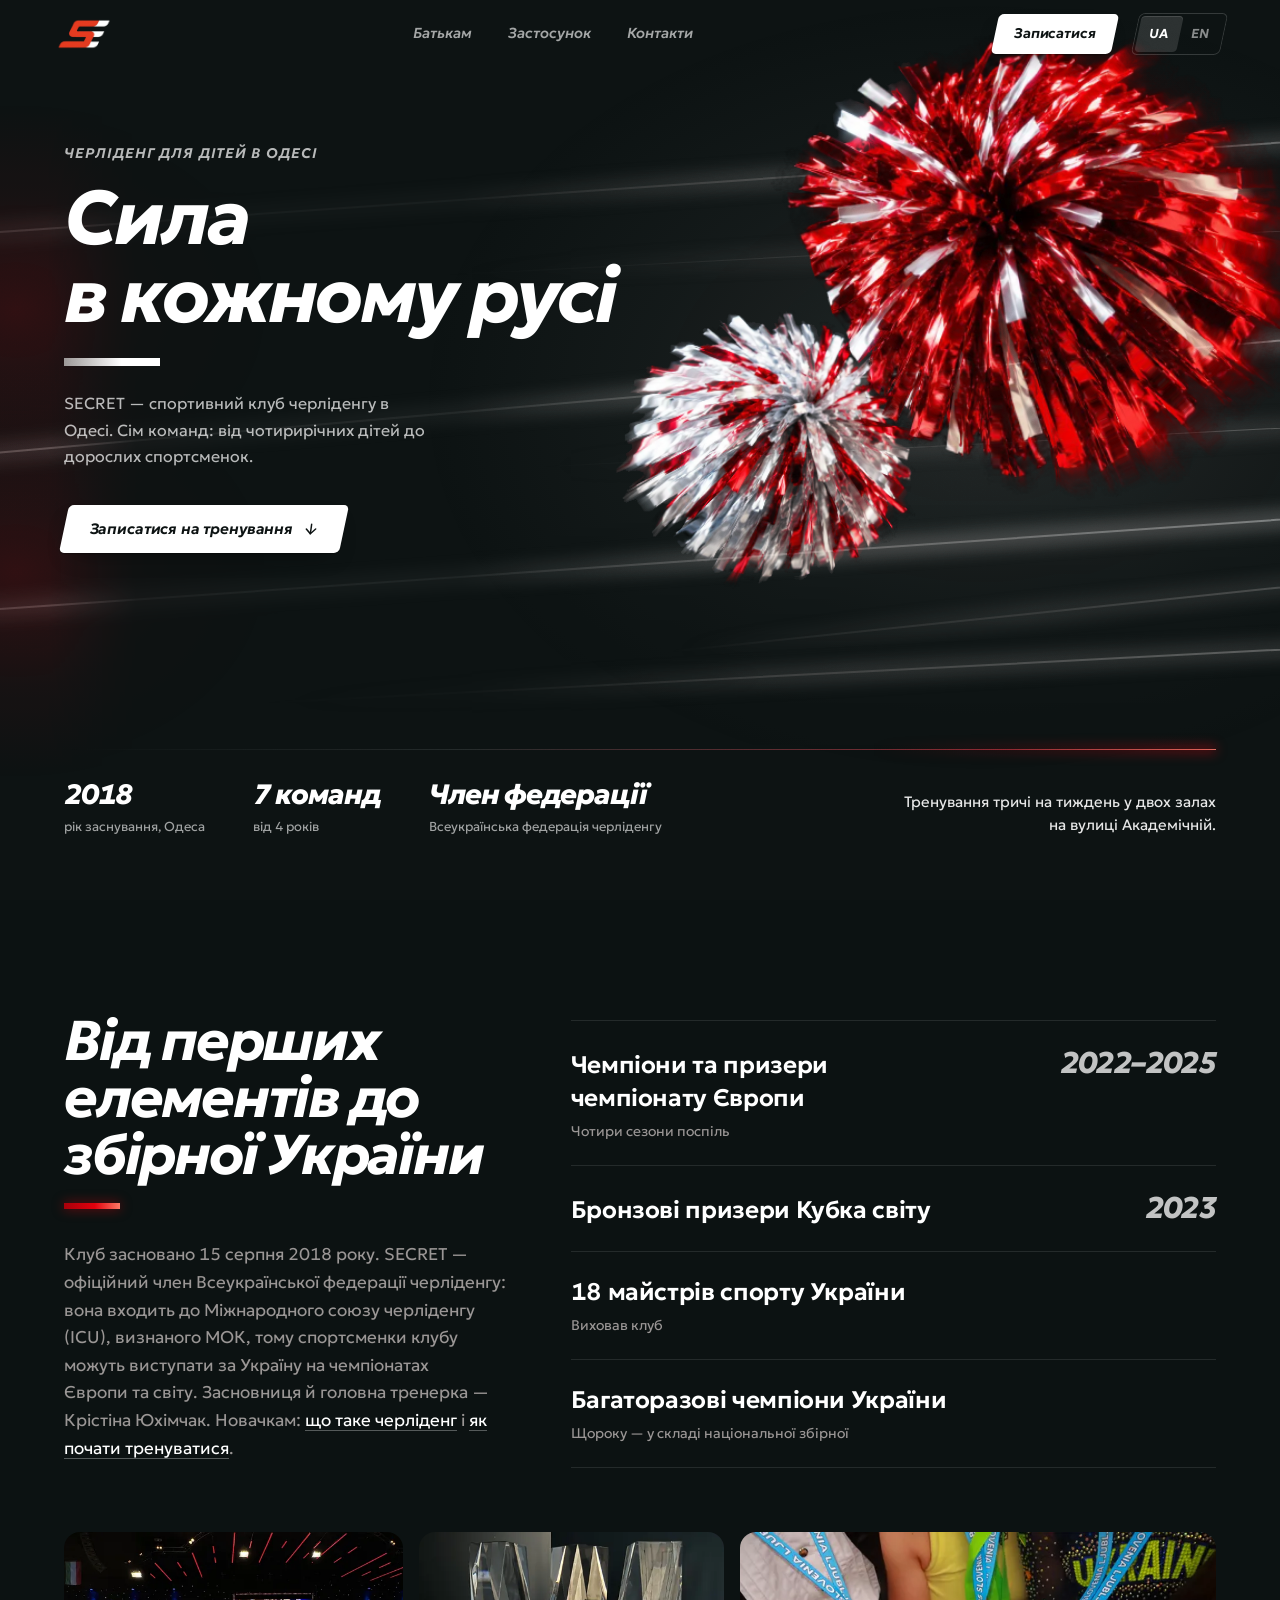
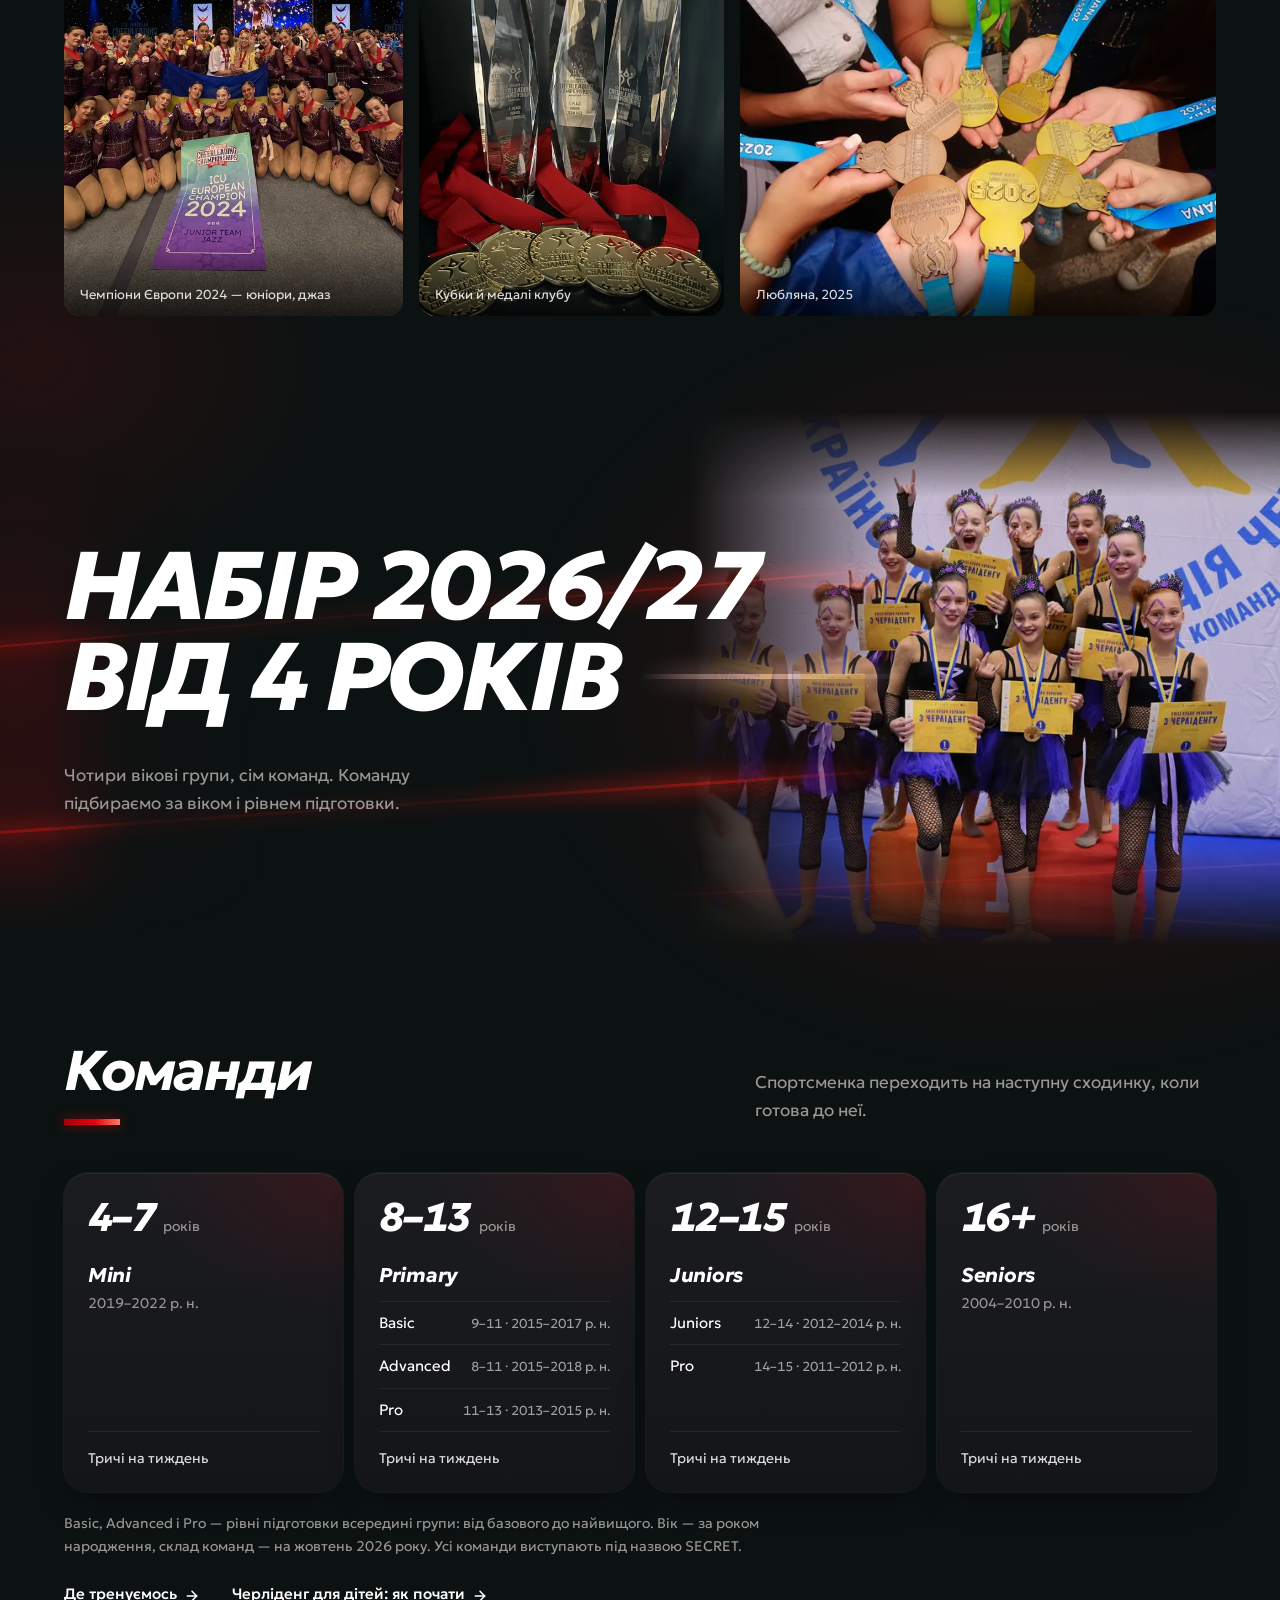
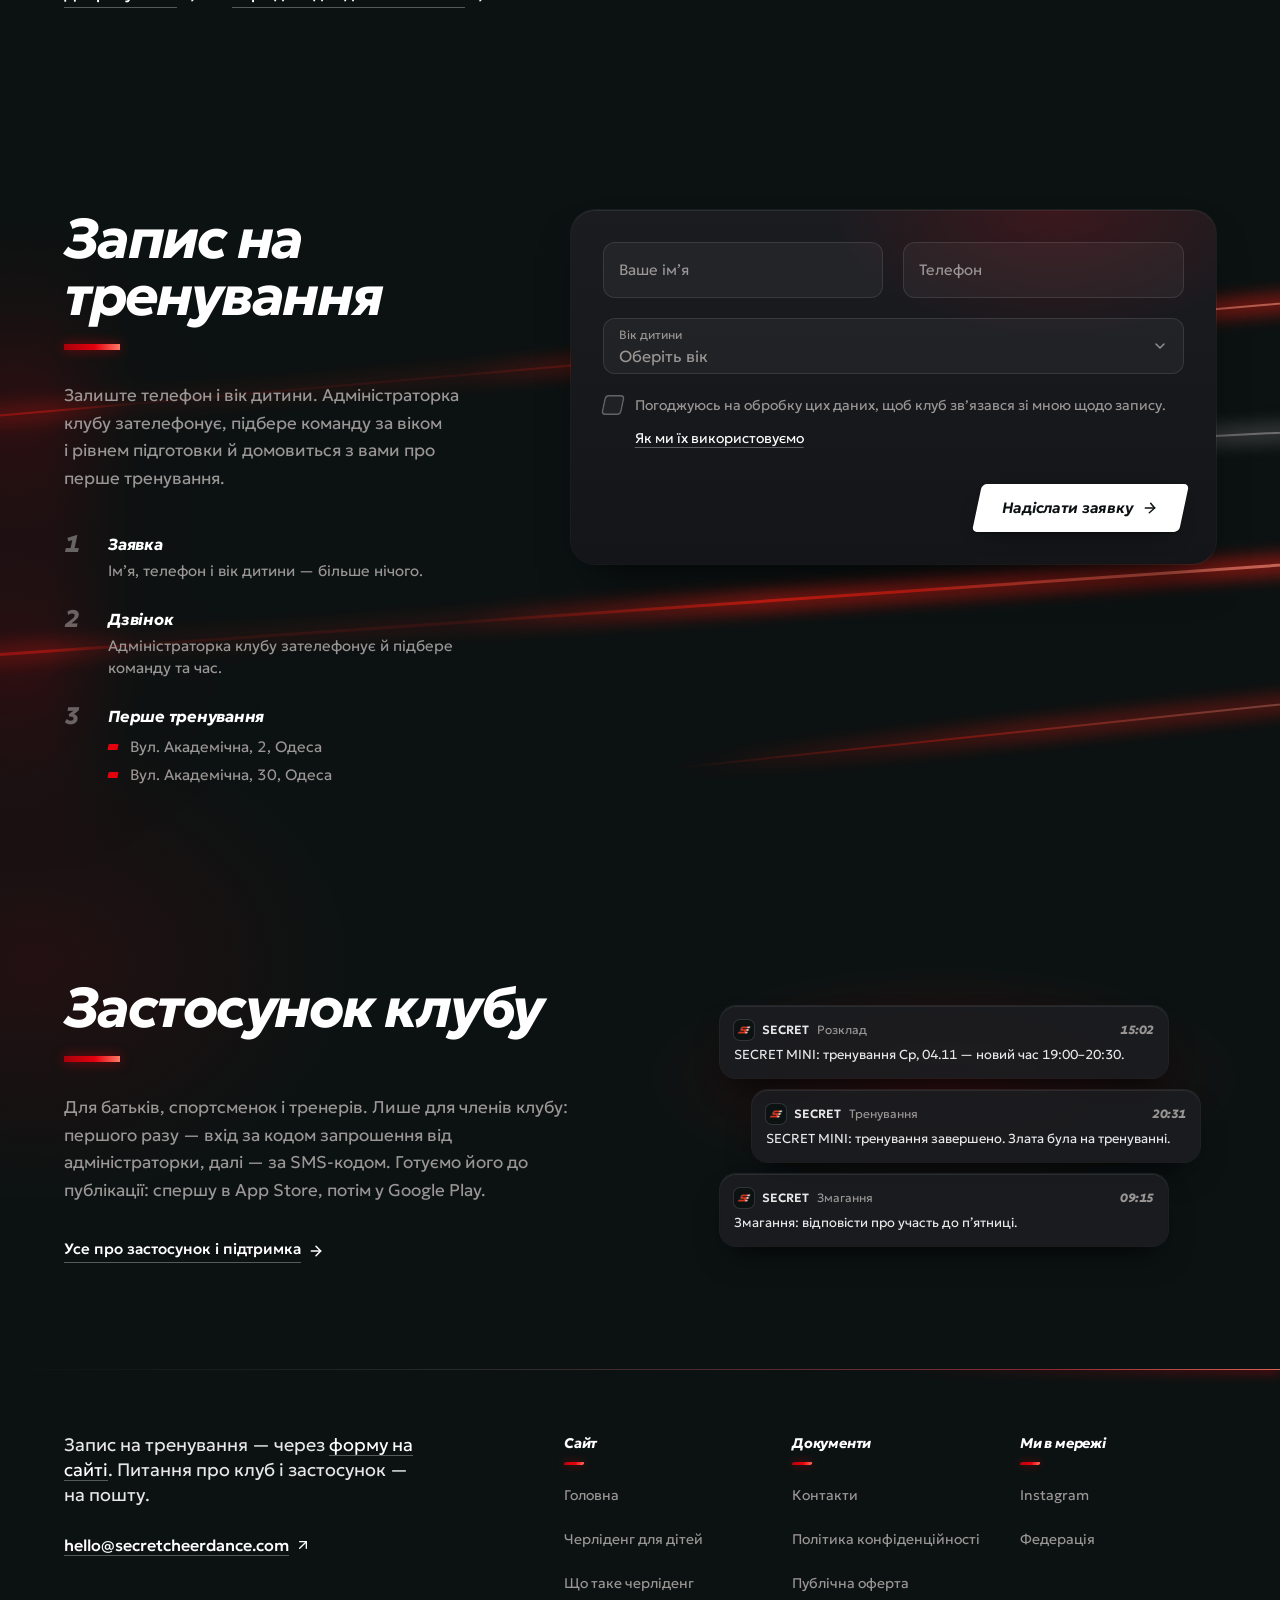
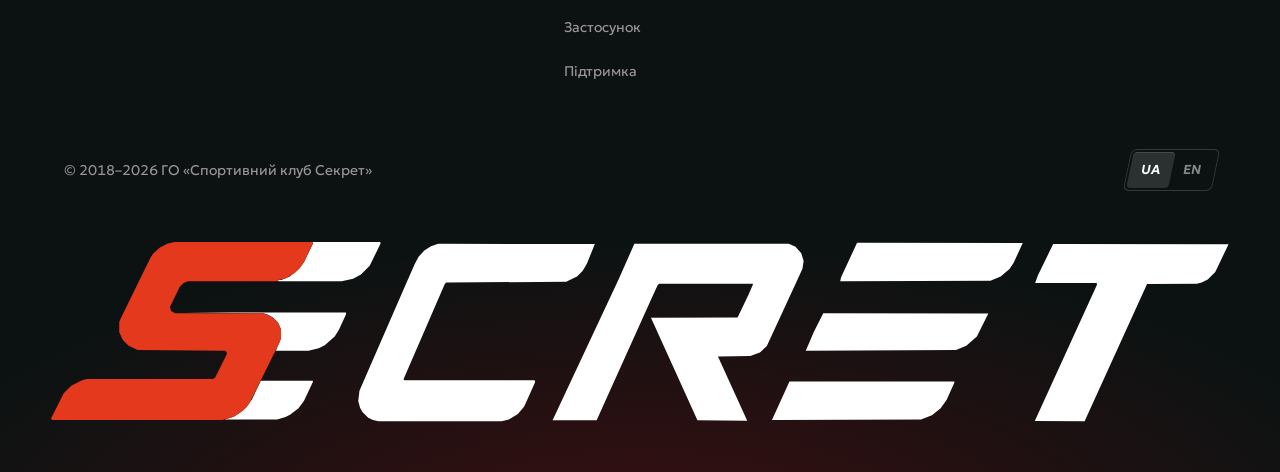
==== commit f5f511ab: "Publish site build 42830a4" ====
--- a/index.html
+++ b/index.html
@@ -25,14 +25,14 @@
 <link rel="alternate" hreflang="uk" href="https://secretcheerdance.com/">
 <link rel="alternate" hreflang="en" href="https://secretcheerdance.com/en/">
 <link rel="alternate" hreflang="x-default" href="https://secretcheerdance.com/">
-<script type="application/ld+json">{"@context":"https://schema.org","@graph":[{"@type":"WebSite","@id":"https://secretcheerdance.com/#website","url":"https://secretcheerdance.com/","name":"SECRET CHEERDANCE","inLanguage":["uk","en"],"publisher":{"@id":"https://secretcheerdance.com/#club"}},{"@type":["SportsClub","SportsOrganization"],"@id":"https://secretcheerdance.com/#club","name":"SECRET CHEERDANCE","alternateName":["Спортивний клуб SECRET","SECRET"],"url":"https://secretcheerdance.com/","logo":"https://secretcheerdance.com/img/apple-touch-icon.png","image":"https://secretcheerdance.com/img/og-uk.jpg","description":"Спортивний клуб черліденгу в Одесі з 2018 року: сім команд від 4 років, чемпіони та призери чемпіонатів Європи, член Всеукраїнської федерації черліденгу.","sport":"Черліденг","slogan":"Сила в кожному русі","knowsAbout":["черліденг","черлідинг","чирлідинг","черліденг для дітей"],"foundingDate":"2018-08-15","founder":{"@type":"Person","name":"Крістіна Юхімчак"},"email":"hello@secretcheerdance.com","telephone":"+380992123114","address":{"@type":"PostalAddress","streetAddress":"вул. Академічна, 2","addressLocality":"Одеса","addressRegion":"Одеська область","addressCountry":"UA"},"location":[{"@type":"SportsActivityLocation","name":"Національний університет «Одеська юридична академія»","address":{"@type":"PostalAddress","streetAddress":"вул. Академічна, 2","addressLocality":"Одеса","addressRegion":"Одеська область","addressCountry":"UA"},"hasMap":"https://www.google.com/maps/search/?api=1&query=%D0%B2%D1%83%D0%BB.%20%D0%90%D0%BA%D0%B0%D0%B4%D0%B5%D0%BC%D1%96%D1%87%D0%BD%D0%B0%2C%202%2C%20%D0%9E%D0%B4%D0%B5%D1%81%D0%B0"},{"@type":"SportsActivityLocation","name":"Міжнародна академічна школа «Одеса»","address":{"@type":"PostalAddress","streetAddress":"вул. Академічна, 30","addressLocality":"Одеса","addressRegion":"Одеська область","addressCountry":"UA"},"hasMap":"https://www.google.com/maps/search/?api=1&query=%D0%B2%D1%83%D0%BB.%20%D0%90%D0%BA%D0%B0%D0%B4%D0%B5%D0%BC%D1%96%D1%87%D0%BD%D0%B0%2C%2030%2C%20%D0%9E%D0%B4%D0%B5%D1%81%D0%B0"}],"areaServed":{"@type":"City","name":"Одеса"},"memberOf":{"@type":"SportsOrganization","name":"Всеукраїнська федерація черліденгу","url":"https://all-ukrainian-cheerleading-federation.ua"},"sameAs":["https://www.instagram.com/secret.cheerdance/","https://all-ukrainian-cheerleading-federation.ua/secret.html"]},{"@type":"WebPage","@id":"https://secretcheerdance.com/#webpage","url":"https://secretcheerdance.com/","name":"Черліденг (черлідинг) для дітей в Одесі від 4 років — клуб SECRET","description":"Черліденг (черлідинг, чирлідинг) в Одесі: клуб SECRET з 2018 року, сім команд від 4 років, призери чемпіонатів Європи. Запис на тренування онлайн.","inLanguage":"uk","dateModified":"2026-11-10","isPartOf":{"@id":"https://secretcheerdance.com/#website"},"about":{"@id":"https://secretcheerdance.com/#club"}},{"@type":"ItemList","name":"Команди клубу","itemListElement":[{"@type":"ListItem","position":1,"item":{"@type":"SportsTeam","name":"SECRET Mini","sport":"Черліденг","memberOf":{"@id":"https://secretcheerdance.com/#club"},"audience":{"@type":"PeopleAudience","suggestedMinAge":4,"suggestedMaxAge":7},"description":"4–7 років (2019–2022 р. н.), тренування тричі на тиждень."}},{"@type":"ListItem","position":2,"item":{"@type":"SportsTeam","name":"SECRET Primary Basic","sport":"Черліденг","memberOf":{"@id":"https://secretcheerdance.com/#club"},"audience":{"@type":"PeopleAudience","suggestedMinAge":9,"suggestedMaxAge":11},"description":"9–11 років (2015–2017 р. н.), тренування тричі на тиждень."}},{"@type":"ListItem","position":3,"item":{"@type":"SportsTeam","name":"SECRET Primary Advanced","sport":"Черліденг","memberOf":{"@id":"https://secretcheerdance.com/#club"},"audience":{"@type":"PeopleAudience","suggestedMinAge":8,"suggestedMaxAge":11},"description":"8–11 років (2015–2018 р. н.), тренування тричі на тиждень."}},{"@type":"ListItem","position":4,"item":{"@type":"SportsTeam","name":"SECRET Primary Pro","sport":"Черліденг","memberOf":{"@id":"https://secretcheerdance.com/#club"},"audience":{"@type":"PeopleAudience","suggestedMinAge":11,"suggestedMaxAge":13},"description":"11–13 років (2013–2015 р. н.), тренування тричі на тиждень."}},{"@type":"ListItem","position":5,"item":{"@type":"SportsTeam","name":"SECRET Juniors","sport":"Черліденг","memberOf":{"@id":"https://secretcheerdance.com/#club"},"audience":{"@type":"PeopleAudience","suggestedMinAge":12,"suggestedMaxAge":14},"description":"12–14 років (2012–2014 р. н.), тренування тричі на тиждень."}},{"@type":"ListItem","position":6,"item":{"@type":"SportsTeam","name":"SECRET Juniors Pro","sport":"Черліденг","memberOf":{"@id":"https://secretcheerdance.com/#club"},"audience":{"@type":"PeopleAudience","suggestedMinAge":14,"suggestedMaxAge":15},"description":"14–15 років (2011–2012 р. н.), тренування тричі на тиждень."}},{"@type":"ListItem","position":7,"item":{"@type":"SportsTeam","name":"SECRET Seniors","sport":"Черліденг","memberOf":{"@id":"https://secretcheerdance.com/#club"},"audience":{"@type":"PeopleAudience","suggestedMinAge":16},"description":"16+ років (2004–2010 р. н.), тренування тричі на тиждень."}}]}]}</script>
+<script type="application/ld+json">{"@context":"https://schema.org","@graph":[{"@type":"WebSite","@id":"https://secretcheerdance.com/#website","url":"https://secretcheerdance.com/","name":"SECRET CHEERDANCE","inLanguage":["uk","en"],"publisher":{"@id":"https://secretcheerdance.com/#club"}},{"@type":["SportsClub","SportsOrganization"],"@id":"https://secretcheerdance.com/#club","name":"SECRET CHEERDANCE","alternateName":["Спортивний клуб SECRET","SECRET"],"url":"https://secretcheerdance.com/","logo":"https://secretcheerdance.com/img/apple-touch-icon.png","image":"https://secretcheerdance.com/img/og-uk.jpg","description":"Спортивний клуб черліденгу в Одесі з 2018 року: сім команд від 4 років, чемпіони та призери чемпіонатів Європи, член Всеукраїнської федерації черліденгу.","sport":"Черліденг","slogan":"Сила в кожному русі","knowsAbout":["черліденг","черлідинг","чирлідинг","черліденг для дітей"],"foundingDate":"2018-08-15","founder":{"@type":"Person","name":"Крістіна Юхімчак"},"email":"hello@secretcheerdance.com","telephone":"+380992123114","address":{"@type":"PostalAddress","streetAddress":"вул. Академічна, 2","addressLocality":"Одеса","addressRegion":"Одеська область","addressCountry":"UA"},"location":[{"@type":"SportsActivityLocation","name":"Національний університет «Одеська юридична академія»","address":{"@type":"PostalAddress","streetAddress":"вул. Академічна, 2","addressLocality":"Одеса","addressRegion":"Одеська область","addressCountry":"UA"},"hasMap":"https://www.google.com/maps/search/?api=1&query=%D0%B2%D1%83%D0%BB.%20%D0%90%D0%BA%D0%B0%D0%B4%D0%B5%D0%BC%D1%96%D1%87%D0%BD%D0%B0%2C%202%2C%20%D0%9E%D0%B4%D0%B5%D1%81%D0%B0"},{"@type":"SportsActivityLocation","name":"Міжнародна академічна школа «Одеса»","address":{"@type":"PostalAddress","streetAddress":"вул. Академічна, 30","addressLocality":"Одеса","addressRegion":"Одеська область","addressCountry":"UA"},"hasMap":"https://www.google.com/maps/search/?api=1&query=%D0%B2%D1%83%D0%BB.%20%D0%90%D0%BA%D0%B0%D0%B4%D0%B5%D0%BC%D1%96%D1%87%D0%BD%D0%B0%2C%2030%2C%20%D0%9E%D0%B4%D0%B5%D1%81%D0%B0"}],"areaServed":{"@type":"City","name":"Одеса"},"memberOf":{"@type":"SportsOrganization","name":"Всеукраїнська федерація черліденгу","url":"https://all-ukrainian-cheerleading-federation.ua"},"sameAs":["https://www.instagram.com/secret.cheerdance/","https://all-ukrainian-cheerleading-federation.ua/secret.html"]},{"@type":"WebPage","@id":"https://secretcheerdance.com/#webpage","url":"https://secretcheerdance.com/","name":"Черліденг (черлідинг) для дітей в Одесі від 4 років — клуб SECRET","description":"Черліденг (черлідинг, чирлідинг) в Одесі: клуб SECRET з 2018 року, сім команд від 4 років, призери чемпіонатів Європи. Запис на тренування онлайн.","inLanguage":"uk","dateModified":"2026-11-17","isPartOf":{"@id":"https://secretcheerdance.com/#website"},"about":{"@id":"https://secretcheerdance.com/#club"}},{"@type":"ItemList","name":"Команди клубу","itemListElement":[{"@type":"ListItem","position":1,"item":{"@type":"SportsTeam","name":"SECRET Mini","sport":"Черліденг","memberOf":{"@id":"https://secretcheerdance.com/#club"},"audience":{"@type":"PeopleAudience","suggestedMinAge":4,"suggestedMaxAge":7},"description":"4–7 років (2019–2022 р. н.), тренування тричі на тиждень."}},{"@type":"ListItem","position":2,"item":{"@type":"SportsTeam","name":"SECRET Primary Basic","sport":"Черліденг","memberOf":{"@id":"https://secretcheerdance.com/#club"},"audience":{"@type":"PeopleAudience","suggestedMinAge":9,"suggestedMaxAge":11},"description":"9–11 років (2015–2017 р. н.), тренування тричі на тиждень."}},{"@type":"ListItem","position":3,"item":{"@type":"SportsTeam","name":"SECRET Primary Advanced","sport":"Черліденг","memberOf":{"@id":"https://secretcheerdance.com/#club"},"audience":{"@type":"PeopleAudience","suggestedMinAge":8,"suggestedMaxAge":11},"description":"8–11 років (2015–2018 р. н.), тренування тричі на тиждень."}},{"@type":"ListItem","position":4,"item":{"@type":"SportsTeam","name":"SECRET Primary Pro","sport":"Черліденг","memberOf":{"@id":"https://secretcheerdance.com/#club"},"audience":{"@type":"PeopleAudience","suggestedMinAge":11,"suggestedMaxAge":13},"description":"11–13 років (2013–2015 р. н.), тренування тричі на тиждень."}},{"@type":"ListItem","position":5,"item":{"@type":"SportsTeam","name":"SECRET Juniors","sport":"Черліденг","memberOf":{"@id":"https://secretcheerdance.com/#club"},"audience":{"@type":"PeopleAudience","suggestedMinAge":12,"suggestedMaxAge":14},"description":"12–14 років (2012–2014 р. н.), тренування тричі на тиждень."}},{"@type":"ListItem","position":6,"item":{"@type":"SportsTeam","name":"SECRET Juniors Pro","sport":"Черліденг","memberOf":{"@id":"https://secretcheerdance.com/#club"},"audience":{"@type":"PeopleAudience","suggestedMinAge":14,"suggestedMaxAge":15},"description":"14–15 років (2011–2012 р. н.), тренування тричі на тиждень."}},{"@type":"ListItem","position":7,"item":{"@type":"SportsTeam","name":"SECRET Seniors","sport":"Черліденг","memberOf":{"@id":"https://secretcheerdance.com/#club"},"audience":{"@type":"PeopleAudience","suggestedMinAge":16},"description":"16+ років (2004–2010 р. н.), тренування тричі на тиждень."}}]}]}</script>
 <link rel="preload" href="/assets/geologica-cyrillic-slnt-normal-B_yzb2XQ.woff2" as="font" type="font/woff2" crossorigin>
 <!-- Without JS, motion's start state (opacity 0) must not hide the text. -->
 <noscript><style>[style*=opacity\:0]{opacity:1!important;filter:none!important;transform:none!important}</style></noscript>
-  <script type="module" crossorigin src="/assets/client-DT_LalS7.js"></script>
-  <link rel="stylesheet" crossorigin href="/assets/client-DPSYWcNN.css">
+  <script type="module" crossorigin src="/assets/client-5riaOzlw.js"></script>
+  <link rel="stylesheet" crossorigin href="/assets/client-C7yAb0CB.css">
 </head>
 <body>
-<div id="root" data-page="home" data-lang="uk"><link rel="preload" as="image" href="/img/secret-mark-dark.png"/><link rel="preload" as="image" imageSrcSet="/img/pompom-white-440.webp 440w, /img/pompom-white-686.webp 686w" imageSizes="(min-width: 1024px) 40vw, 80vw"/><link rel="preload" as="image" imageSrcSet="/img/pompom-red-600.webp 600w, /img/pompom-red-910.webp 910w" imageSizes="(min-width: 1024px) 40vw, 80vw" fetchPriority="high"/><a href="#main" class="absolute top-[-100px] left-6 z-50 rounded-md bg-white px-4 py-2 font-medium text-neutral-900 focus:top-3">Перейти до змісту</a><div class="relative"><div aria-hidden="true" class="pointer-events-none absolute inset-x-0 top-0 z-0 h-[min(100svh,64rem)] min-h-[640px] select-none [mask-image:linear-gradient(to_bottom,black_55%,transparent_92%)]" style="opacity:0"><svg class="absolute inset-0 h-full w-full" viewBox="0 0 1440 900" preserveAspectRatio="xMidYMid slice" aria-hidden="true"><defs><radialGradient id="hg-bloom" cx="0.5" cy="0.5" r="0.5"><stop offset="0" stop-color="#9a9695" stop-opacity="0.16"></stop><stop offset="0.6" stop-color="#9a9695" stop-opacity="0.05"></stop><stop offset="1" stop-color="#9a9695" stop-opacity="0"></stop></radialGradient></defs><ellipse cx="1060" cy="400" rx="560" ry="400" fill="url(#hg-bloom)"></ellipse></svg></div><header class="site-header sticky top-0 z-30 w-full pt-3 pb-2 transition-[translate,opacity,background-color,box-shadow] duration-300 ease-out px-6 sm:px-8 md:px-12 lg:px-14"><div class="flex items-center justify-between gap-6"><a href="/" class="flex min-h-11 shrink-0 items-center" aria-label="SECRET CHEERDANCE"><img src="/img/secret-mark-dark.png" width="256" height="148" alt="SECRET CHEERDANCE" class="h-auto w-14"/></a><nav aria-label="Розділи" class="nav-links relative hidden items-center gap-7 lg:flex xl:gap-9"><a href="/cherlidenh-dlia-ditei/" class="nav-link">Батькам</a><a href="/zastosunok/" class="nav-link">Застосунок</a><a href="/kontakty/" class="nav-link">Контакти</a><span aria-hidden="true" class="nav-bar-trail"></span><span aria-hidden="true" class="nav-bar"></span></nav><div class="flex items-center gap-2 lg:gap-5"><a href="/zastosunok/" class="btn btn-ghost btn-sm min-h-11 px-3.5 text-[13px] before:inset-y-1 after:inset-y-1 lg:hidden"><span class="btn-label">Застосунок</span></a><a href="#signup" class="btn btn-primary btn-sm max-lg:min-h-11 max-lg:hidden"><span class="btn-trail" aria-hidden="true"><i></i><i></i><i></i></span><span class="btn-label">Записатися</span></a><div class="lang max-lg:hidden" role="group" aria-label="Мова сайту"><span aria-hidden="true" class="lang-thumb"></span><span aria-current="true" lang="uk"><span class="sr-only">Українська</span><span aria-hidden="true">UA</span></span><a href="/en/" hrefLang="en" lang="en">EN<span class="sr-only"> — <!-- -->English</span></a></div><button type="button" aria-haspopup="dialog" aria-label="Меню" class="-mr-2.5 flex size-11 items-center justify-center rounded-full text-white transition-colors duration-150 hover:bg-white/5 lg:hidden"><svg xmlns="http://www.w3.org/2000/svg" width="24" height="24" viewBox="0 0 24 24" fill="none" stroke="currentColor" stroke-width="2" stroke-linecap="round" stroke-linejoin="round" class="lucide lucide-menu h-6 w-6" aria-hidden="true"><path d="M4 5h16"></path><path d="M4 12h16"></path><path d="M4 19h16"></path></svg></button></div></div><dialog aria-label="Меню" class="menu m-0 h-full max-h-none w-full max-w-none bg-background p-0 text-white backdrop:bg-transparent open:flex open:flex-col lg:hidden"><div class="flex items-center justify-between pt-4 px-6 sm:px-8 md:px-12 lg:px-14"><a href="/" class="flex min-h-11 shrink-0 items-center" aria-label="SECRET CHEERDANCE"><img src="/img/secret-mark-dark.png" width="256" height="148" alt="SECRET CHEERDANCE" class="h-auto w-14"/></a><button type="button" aria-label="Закрити меню" class="-mr-2.5 flex size-11 items-center justify-center rounded-full text-white transition-colors duration-150 hover:bg-white/5"><svg xmlns="http://www.w3.org/2000/svg" width="24" height="24" viewBox="0 0 24 24" fill="none" stroke="currentColor" stroke-width="2" stroke-linecap="round" stroke-linejoin="round" class="lucide lucide-x h-6 w-6" aria-hidden="true"><path d="M18 6 6 18"></path><path d="m6 6 12 12"></path></svg></button></div><nav aria-label="Розділи" class="flex-1 overflow-y-auto pt-8 pb-6 px-6 sm:px-8 md:px-12 lg:px-14"><ul><li style="--i:0"><a href="/" aria-current="page" class="group slant flex min-h-14 items-center gap-4 text-[clamp(1.75rem,8vw,2.25rem)] leading-none font-bold tracking-[-0.03em] text-white/55 transition-colors duration-150 hover:text-white aria-[current=page]:text-white"><span aria-hidden="true" class="h-1.5 w-6 shrink-0 -skew-x-[24deg] bg-white/10 group-aria-[current=page]:bg-primary"></span>Головна</a></li><li style="--i:1"><a href="/cherlidenh-dlia-ditei/" class="group slant flex min-h-14 items-center gap-4 text-[clamp(1.75rem,8vw,2.25rem)] leading-none font-bold tracking-[-0.03em] text-white/55 transition-colors duration-150 hover:text-white aria-[current=page]:text-white"><span aria-hidden="true" class="h-1.5 w-6 shrink-0 -skew-x-[24deg] bg-white/10 group-aria-[current=page]:bg-primary"></span>Батькам</a></li><li style="--i:2"><a href="/zastosunok/" class="group slant flex min-h-14 items-center gap-4 text-[clamp(1.75rem,8vw,2.25rem)] leading-none font-bold tracking-[-0.03em] text-white/55 transition-colors duration-150 hover:text-white aria-[current=page]:text-white"><span aria-hidden="true" class="h-1.5 w-6 shrink-0 -skew-x-[24deg] bg-white/10 group-aria-[current=page]:bg-primary"></span>Застосунок</a></li><li style="--i:3"><a href="/kontakty/" class="group slant flex min-h-14 items-center gap-4 text-[clamp(1.75rem,8vw,2.25rem)] leading-none font-bold tracking-[-0.03em] text-white/55 transition-colors duration-150 hover:text-white aria-[current=page]:text-white"><span aria-hidden="true" class="h-1.5 w-6 shrink-0 -skew-x-[24deg] bg-white/10 group-aria-[current=page]:bg-primary"></span>Контакти</a></li></ul></nav><div class="space-y-3 border-t border-white/10 pt-5 pb-[max(1.25rem,env(safe-area-inset-bottom))] px-6 sm:px-8 md:px-12 lg:px-14"><a href="#signup" class="btn btn-primary w-full"><span class="btn-trail" aria-hidden="true"><i></i><i></i><i></i></span><span class="btn-label">Записатися на тренування</span></a><div class="flex justify-center pt-1"><div class="lang lang-lg" role="group" aria-label="Мова сайту"><span aria-hidden="true" class="lang-thumb"></span><span aria-current="true" lang="uk"><span class="sr-only">Українська</span><span aria-hidden="true">UA</span></span><a href="/en/" hrefLang="en" lang="en">EN<span class="sr-only"> — <!-- -->English</span></a></div></div></div></dialog></header><main id="main"><section id="hero" aria-labelledby="hero-title" class="relative z-10 flex overflow-x-clip min-h-[calc(100svh-7rem)] flex-col px-6 pt-12 pb-12 max-lg:[@media(max-height:36rem)]:pt-8 sm:px-8 md:px-12 lg:min-h-[min(calc(100svh-5rem),60rem)] lg:px-14 lg:pt-20"><div aria-hidden="true" class="pointer-events-none absolute inset-0 overflow-hidden mix-blend-screen thru z-[1] [--lf:58%] max-lg:[mask-image:linear-gradient(180deg,#000_38%,rgba(0,0,0,0.35)_48%)]"><span class="light-line tone-grey is-thru" style="top:9%;left:10%;opacity:0.45;--w:1.5px;--a:-4deg;clip-path:inset(-40px 0px -40px 100%)"><i style="--sd:3s"></i></span><span class="light-line tone-grey" style="top:20%;left:34%;opacity:0.3;--w:1px;--a:-3deg;clip-path:inset(-40px 0px -40px 100%)"></span><span class="light-line tone-steel is-thru" style="top:33%;left:0%;opacity:0.55;--w:2px;--a:-5deg;clip-path:inset(-40px 0px -40px 100%)"><i style="--sd:6.5s"></i></span><span class="light-line tone-grey" style="top:44%;left:42%;opacity:0.35;--w:1px;--a:-3deg;clip-path:inset(-40px 0px -40px 100%)"></span><span class="light-line tone-steel is-thru" style="top:55%;left:6%;opacity:0.45;--w:1.5px;--a:-4deg;clip-path:inset(-40px 0px -40px 100%)"></span><span class="light-line tone-grey" style="top:63%;left:52%;opacity:0.3;--w:1.5px;--a:-6deg;clip-path:inset(-40px 0px -40px 100%)"></span><span class="light-line tone-grey" style="top:71%;left:20%;opacity:0.4;--w:1.5px;--a:-3deg;clip-path:inset(-40px 0px -40px 100%)"><i style="--sd:10s"></i></span><span class="light-exit" style="top:30%"></span><span class="light-exit" style="top:62%"></span></div><div class="mx-auto flex w-full max-w-site flex-1 flex-col justify-between gap-16"><div class="relative flex flex-1 flex-col"><div aria-hidden="true" class="pointer-events-none relative select-none -mt-8 h-[min(85vw,30rem,40svh)] w-full self-stretch max-lg:[@media(max-height:36rem)]:h-[34svh] lg:absolute lg:-top-8 lg:right-0 lg:left-[48%] lg:mt-0 lg:h-[calc(100%+2rem)] lg:w-auto xl:-top-16 xl:h-[calc(100%+4rem)]"><div class="pompom absolute left-[-10%] top-[30%] w-[66%] lg:left-[0%] lg:top-[38%] lg:w-[52%]" style="aspect-ratio:686 / 615"><img src="/img/pompom-white-440.webp" srcSet="/img/pompom-white-440.webp 440w, /img/pompom-white-686.webp 686w" sizes="(min-width: 1024px) 40vw, 80vw" width="686" height="615" alt="" decoding="async" class="pompom-img absolute inset-0 size-full"/><canvas class="pompom-gl absolute" style="left:-12.5%;top:-12.5%;width:125%;height:125%"></canvas></div><div class="pompom absolute right-[-24%] top-[-6%] w-[100%] lg:right-[-18%] lg:top-[-8%] lg:w-[92%]" style="aspect-ratio:910 / 769"><img src="/img/pompom-red-600.webp" srcSet="/img/pompom-red-600.webp 600w, /img/pompom-red-910.webp 910w" sizes="(min-width: 1024px) 40vw, 80vw" width="910" height="769" alt="" decoding="async" fetchPriority="high" class="pompom-img absolute inset-0 size-full"/><canvas class="pompom-gl absolute" style="left:-12.5%;top:-12.5%;width:125%;height:125%"></canvas></div></div><div class="relative z-[3] -mt-4 flex max-w-3xl flex-col items-start lg:mt-0"><h1 id="hero-title" class="slant text-[clamp(2.25rem,11.2vw,2.9rem)] leading-[1.02] font-bold tracking-[-0.04em] text-white sm:text-[3.5rem] md:text-[4rem] xl:text-[4.75rem] 2xl:text-[6rem]"><span class="mb-3 block text-[13px] leading-snug font-semibold tracking-[0.08em] text-white/70 uppercase sm:mb-4 sm:text-sm">Черліденг для дітей в Одесі</span><span class="block whitespace-nowrap">Сила</span><span class="block whitespace-nowrap">в кожному русі</span></h1><span aria-hidden="true" class="bar-white mt-5 block sm:mt-6 max-lg:[@media(max-height:36rem)]:mt-4 h-2 w-24 origin-left -skew-x-[24deg]" style="transform:scaleX(0)"></span><p class="mt-5 sm:mt-6 max-lg:[@media(max-height:36rem)]:mt-4 max-w-[440px] text-[15px] leading-[1.65] text-pretty text-white/70 sm:text-base 2xl:max-w-lg 2xl:text-lg">SECRET — спортивний клуб черліденгу в Одесі. Сім команд: від чотирирічних дітей до дорослих спортсменок.</p><div class="mt-9 max-lg:[@media(max-height:36rem)]:mt-7 flex flex-wrap items-center gap-x-4 gap-y-3 max-sm:self-stretch max-sm:justify-center"><div data-signup="true"><a href="#signup" class="btn btn-primary btn-nudge"><span class="btn-trail" aria-hidden="true"><i></i><i></i><i></i></span><span class="btn-label">Записатися на тренування</span><span class="btn-icon btn-icon-down" aria-hidden="true"><svg xmlns="http://www.w3.org/2000/svg" width="24" height="24" viewBox="0 0 24 24" fill="none" stroke="currentColor" stroke-width="2.25" stroke-linecap="round" stroke-linejoin="round" class="lucide lucide-arrow-down" aria-hidden="true"><path d="M12 5v14"></path><path d="m19 12-7 7-7-7"></path></svg><svg xmlns="http://www.w3.org/2000/svg" width="24" height="24" viewBox="0 0 24 24" fill="none" stroke="currentColor" stroke-width="2.25" stroke-linecap="round" stroke-linejoin="round" class="lucide lucide-arrow-down" aria-hidden="true"><path d="M12 5v14"></path><path d="m19 12-7 7-7-7"></path></svg></span></a></div></div></div></div><div class="seam relative z-[3] flex flex-col-reverse gap-8 pt-8 sm:flex-row sm:items-end sm:justify-between"><ul class="flex flex-wrap gap-x-12 gap-y-6"><li class="flex flex-col gap-2"><span class="slant text-2xl leading-none font-extrabold tracking-[-0.035em] text-white md:text-[1.75rem]">2018</span><span class="max-w-[15rem] text-[13px] text-white/60">рік заснування, Одеса</span></li><li class="flex flex-col gap-2"><span class="slant text-2xl leading-none font-extrabold tracking-[-0.035em] text-white md:text-[1.75rem]">7 команд</span><span class="max-w-[15rem] text-[13px] text-white/60">від 4 років</span></li><li class="flex flex-col gap-2"><span class="slant text-2xl leading-none font-extrabold tracking-[-0.035em] text-white md:text-[1.75rem]">Член федерації</span><span class="max-w-[15rem] text-[13px] text-white/60">Всеукраїнська федерація черліденгу</span></li></ul><p class="max-w-xs text-[15px] leading-[1.55] text-pretty text-white/90 sm:text-right">Тренування тричі на тиждень у двох залах на вулиці Академічній.</p></div></div></section><section id="about" aria-labelledby="about-title" class="relative isolate w-full scroll-mt-4 px-6 pt-20 pb-14 sm:px-8 md:px-12 md:pt-32 md:pb-24 lg:px-14"><div aria-hidden="true" class="pointer-events-none absolute -left-72 -z-10 hidden h-[30rem] w-[40rem] bg-[radial-gradient(closest-side,rgba(227,1,13,0.11),rgba(227,1,13,0))] lg:block -bottom-48"></div><div class="mx-auto grid max-w-site gap-12 lg:grid-cols-12 lg:gap-16"><div class="lg:col-span-5"><h2 id="about-title" class="slant text-[2.5rem] leading-[1.02] font-bold tracking-[-0.04em] text-white md:text-5xl lg:text-[3.5rem]">Від перших елементів до збірної України<span aria-hidden="true" class="bar-light mt-5 block h-1.5 w-14 origin-left -skew-x-[24deg]" style="opacity:0;transform:scaleX(0)"></span></h2><p class="mt-8 max-w-xl text-base leading-relaxed text-muted-foreground md:text-[17px] [&amp;_a]:text-white [&amp;_a]:underline [&amp;_a]:decoration-white/30 [&amp;_a]:underline-offset-4 [&amp;_a:hover]:decoration-white">Клуб засновано 15 серпня 2018 року. SECRET — офіційний член Всеукраїнської федерації черліденгу: вона входить до Міжнародного союзу черліденгу (ICU), визнаного МОК, тому спортсменки клубу можуть виступати за Україну на чемпіонатах Європи та світу. Засновниця й головна тренерка — Крістіна Юхімчак. Новачкам: <a href="/shcho-take-cherlidenh/">що таке черліденг</a> і <a href="/cherlidenh-dlia-ditei/">як почати тренуватися</a>.</p></div><ul class="border-t border-white/10 lg:col-span-7 lg:mt-2"><li class="flex flex-col-reverse gap-2 border-b border-white/10 py-5 sm:flex-row sm:items-baseline sm:justify-between sm:gap-6 sm:py-6" style="opacity:0;transform:translateY(22px)"><div><p class="text-xl leading-snug font-semibold tracking-[-0.015em] text-white md:text-2xl">Чемпіони та призери чемпіонату Європи</p><p class="mt-1.5 text-sm text-muted-foreground">Чотири сезони поспіль</p></div><span class="num shrink-0 text-xl text-white/75 sm:text-2xl md:text-3xl">2022–2025</span></li><li class="flex flex-col-reverse gap-2 border-b border-white/10 py-5 sm:flex-row sm:items-baseline sm:justify-between sm:gap-6 sm:py-6" style="opacity:0;transform:translateY(22px)"><div><p class="text-xl leading-snug font-semibold tracking-[-0.015em] text-white md:text-2xl">Бронзові призери Кубка світу</p></div><span class="num shrink-0 text-xl text-white/75 sm:text-2xl md:text-3xl">2023</span></li><li class="flex flex-col-reverse gap-2 border-b border-white/10 py-5 sm:flex-row sm:items-baseline sm:justify-between sm:gap-6 sm:py-6" style="opacity:0;transform:translateY(22px)"><div><p class="text-xl leading-snug font-semibold tracking-[-0.015em] text-white md:text-2xl">18 майстрів спорту України</p><p class="mt-1.5 text-sm text-muted-foreground">Виховав клуб</p></div></li><li class="flex flex-col-reverse gap-2 border-b border-white/10 py-5 sm:flex-row sm:items-baseline sm:justify-between sm:gap-6 sm:py-6" style="opacity:0;transform:translateY(22px)"><div><p class="text-xl leading-snug font-semibold tracking-[-0.015em] text-white md:text-2xl">Багаторазові чемпіони України</p><p class="mt-1.5 text-sm text-muted-foreground">Щороку — у складі національної збірної</p></div></li></ul></div><div class="mx-auto mt-12 grid max-w-site grid-cols-2 gap-3 md:mt-16 md:flex md:h-[min(30vw,27rem)] md:gap-4"><figure class="relative col-span-2 aspect-[107/100] md:aspect-auto md:flex-[1.07]"><div class="absolute inset-0 overflow-hidden rounded-2xl bg-white/[0.04]" style="clip-path:polygon(0% 0%, 0% 0%, -12% 100%, -12% 100%)"><img src="/img/club/euro-2024-team-1200.webp" srcSet="/img/club/euro-2024-team-700.webp 700w, /img/club/euro-2024-team-1200.webp 1200w, /img/club/euro-2024-team-1800.webp 1800w" width="1800" height="1680" sizes="(min-width: 768px) 32vw, 100vw" alt="Команда SECRET із прапором України та банером «ICU European Champion 2024, Junior Team Jazz»" loading="lazy" decoding="async" class="size-full object-cover" style="transform:scale(1.08)"/></div><figcaption class="absolute inset-x-0 bottom-0 rounded-b-2xl bg-[linear-gradient(to_top,rgba(0,0,0,0.72),transparent)] px-4 pt-10 pb-3 text-[13px] leading-snug text-white/85" style="opacity:0">Чемпіони Європи 2024 — юніори, джаз</figcaption></figure><figure class="relative aspect-square md:aspect-auto md:flex-[0.96]"><div class="absolute inset-0 overflow-hidden rounded-2xl bg-white/[0.04]" style="clip-path:polygon(0% 0%, 0% 0%, -12% 100%, -12% 100%)"><img src="/img/club/trophies-1000.webp" srcSet="/img/club/trophies-600.webp 600w, /img/club/trophies-1000.webp 1000w, /img/club/trophies-1500.webp 1500w" width="1500" height="1560" sizes="(min-width: 768px) 28vw, 50vw" alt="Кришталеві кубки та золоті медалі чемпіонатів" loading="lazy" decoding="async" class="size-full object-cover" style="transform:scale(1.08)"/></div><figcaption class="absolute inset-x-0 bottom-0 rounded-b-2xl bg-[linear-gradient(to_top,rgba(0,0,0,0.72),transparent)] px-4 pt-10 pb-3 text-[13px] leading-snug text-white/85" style="opacity:0">Кубки й медалі клубу</figcaption></figure><figure class="relative aspect-square md:aspect-auto md:flex-[1.5]"><div class="absolute inset-0 overflow-hidden rounded-2xl bg-white/[0.04]" style="clip-path:polygon(0% 0%, 0% 0%, -12% 100%, -12% 100%)"><img src="/img/club/medals-2025-1200.webp" srcSet="/img/club/medals-2025-700.webp 700w, /img/club/medals-2025-1200.webp 1200w, /img/club/medals-2025-1800.webp 1800w" width="1800" height="1200" sizes="(min-width: 768px) 44vw, 50vw" alt="Руки спортсменок із медалями чемпіонату в Любляні 2025 року" loading="lazy" decoding="async" class="size-full object-cover" style="transform:scale(1.08)"/></div><figcaption class="absolute inset-x-0 bottom-0 rounded-b-2xl bg-[linear-gradient(to_top,rgba(0,0,0,0.72),transparent)] px-4 pt-10 pb-3 text-[13px] leading-snug text-white/85" style="opacity:0">Любляна, 2025</figcaption></figure></div></section><section aria-labelledby="poster-title" class="relative isolate w-full overflow-x-clip px-6 py-16 sm:px-8 md:px-12 md:py-32 lg:px-14"><div aria-hidden="true" class="pointer-events-none absolute top-1/2 right-[-25%] -z-10 h-[150%] w-[85%] -translate-y-1/2 bg-[radial-gradient(closest-side,rgba(227,1,13,0.26),rgba(227,1,13,0.08)_55%,rgba(227,1,13,0))]"></div><div aria-hidden="true" class="pointer-events-none absolute inset-0 overflow-hidden mix-blend-screen thru thru-v -z-10 [mask-image:linear-gradient(to_bottom,transparent,#000_15%,#000_85%,transparent)] max-sm:[&amp;&gt;span:nth-child(3)]:hidden max-sm:[&amp;&gt;span:nth-child(4)]:hidden"><span class="light-line tone-red is-thru" style="top:22%;left:46%;opacity:0.55;--w:2px;--a:-5deg;clip-path:inset(-40px 0px -40px 100%)"><i style="--sd:4.5s"></i></span><span class="light-line tone-grey" style="top:34%;left:62%;opacity:0.45;--w:1.5px;--a:-3deg;clip-path:inset(-40px 0px -40px 100%)"></span><span class="light-line tone-red is-thru" style="top:61%;left:38%;opacity:0.6;--w:2.5px;--a:-4deg;clip-path:inset(-40px 0px -40px 100%)"></span><span class="light-line tone-grey" style="top:70%;left:58%;opacity:0.4;--w:1.5px;--a:-6deg;clip-path:inset(-40px 0px -40px 100%)"></span><span class="light-line tone-red" style="top:84%;left:50%;opacity:0.45;--w:2px;--a:-3deg;clip-path:inset(-40px 0px -40px 100%)"><i style="--sd:9s"></i></span><span class="light-exit" style="top:45%"></span><span class="light-exit" style="top:80%"></span></div><div class="mx-auto max-w-site"><h2 id="poster-title" class="slant text-[clamp(2.6rem,9vw,6rem)] leading-[0.95] font-extrabold tracking-[-0.04em] text-white uppercase"><span class="flex items-center gap-[0.22em]"><span class="relative z-[3] shrink-0" style="opacity:0;transform:translateX(-28px)">Набір 2026/27</span><span aria-hidden="true" class="beam z-[1] min-w-[0.6em] flex-1 tone-red mr-[calc(50%_-_50vw)]" style="clip-path:inset(-40px 0px -40px 100%)"><i style="--sd:2.6s"></i></span></span><span class="flex items-center gap-[0.22em]"><span class="relative z-[3] shrink-0" style="opacity:0;transform:translateX(-28px)">від 4 років</span><span aria-hidden="true" class="beam z-[1] min-w-[0.6em] flex-1 tone-white mr-[calc(50%_-_50vw)]" style="clip-path:inset(-40px 0px -40px 100%)"></span></span></h2><p class="relative z-[3] mt-10 max-w-md text-base leading-relaxed text-muted-foreground md:text-[17px] lg:max-w-sm">Чотири вікові групи, сім команд. Команду підбираємо за віком і рівнем підготовки.</p></div><figure class="poster-photo relative z-[2] -mx-6 mt-10 aspect-square sm:mx-auto sm:w-[70%] lg:absolute lg:inset-y-0 lg:right-0 lg:mx-0 lg:mt-0 lg:aspect-auto lg:w-[46%]" style="opacity:0"><img src="/img/club/young-podium-1200.webp" srcSet="/img/club/young-podium-700.webp 700w, /img/club/young-podium-1200.webp 1200w, /img/club/young-podium-1800.webp 1800w" width="1800" height="1831" sizes="(min-width: 1024px) 46vw, 100vw" alt="Наймолодші спортсменки на п’єдесталі чемпіонату України з медалями й дипломами" loading="lazy" decoding="async" class="size-full object-cover object-[50%_60%]"/></figure></section><section id="teams" aria-labelledby="teams-title" class="w-full scroll-mt-4 px-6 py-14 sm:px-8 md:px-12 md:py-24 lg:px-14"><div class="mx-auto max-w-site"><div class="grid gap-8 lg:grid-cols-12 lg:items-end"><h2 id="teams-title" class="slant text-[2.5rem] leading-[1.02] font-bold tracking-[-0.04em] text-white md:text-5xl lg:text-[3.5rem] lg:col-span-7">Команди<span aria-hidden="true" class="bar-light mt-5 block h-1.5 w-14 origin-left -skew-x-[24deg]" style="opacity:0;transform:scaleX(0)"></span></h2><p class="max-w-md text-base leading-relaxed text-muted-foreground md:text-[17px] lg:col-span-5">Спортсменка переходить на наступну сходинку, коли готова до неї.</p></div><ol class="mt-12 grid gap-3 sm:grid-cols-2 lg:grid-cols-4"><li class="flex" style="opacity:0;transform:translateY(22px)"><div class="flex w-full flex-col rounded-3xl bg-[radial-gradient(120%_70%_at_100%_0%,rgba(227,1,13,0.13),rgba(227,1,13,0)_60%),linear-gradient(180deg,var(--card-2),var(--card))] p-6 shadow-[0_0_0_1px_rgba(255,255,255,0.06),inset_0_1px_0_rgba(255,255,255,0.07),0_12px_32px_-12px_rgba(0,0,0,0.7)] transition-shadow duration-300 spot"><p class="flex items-baseline gap-2"><span class="num text-[2.5rem] leading-none whitespace-nowrap text-white">4–7</span><span class="text-sm text-muted-foreground">років</span></p><h3 class="t-name mt-6 text-xl text-white">Mini</h3><p class="mt-1 text-sm text-muted-foreground">2019–2022 р. н.</p><p class="mt-auto border-t border-white/[0.07] pt-4 text-sm text-white/85 max-sm:mt-5">Тричі на тиждень</p></div></li><li class="flex" style="opacity:0;transform:translateY(22px)"><div class="flex w-full flex-col rounded-3xl bg-[radial-gradient(120%_70%_at_100%_0%,rgba(227,1,13,0.13),rgba(227,1,13,0)_60%),linear-gradient(180deg,var(--card-2),var(--card))] p-6 shadow-[0_0_0_1px_rgba(255,255,255,0.06),inset_0_1px_0_rgba(255,255,255,0.07),0_12px_32px_-12px_rgba(0,0,0,0.7)] transition-shadow duration-300 spot"><p class="flex items-baseline gap-2"><span class="num text-[2.5rem] leading-none whitespace-nowrap text-white">8–13</span><span class="text-sm text-muted-foreground">років</span></p><h3 class="t-name mt-6 text-xl text-white">Primary</h3><ul class="mt-3 divide-y divide-white/[0.07] border-t border-white/[0.07]"><li class="flex items-baseline justify-between gap-3 py-2.5"><span class="text-[15px] text-white">Basic</span><span class="text-right text-[13px] whitespace-nowrap text-white/60">9–11<!-- --> · <!-- -->2015–2017 р. н.</span></li><li class="flex items-baseline justify-between gap-3 py-2.5"><span class="text-[15px] text-white">Advanced</span><span class="text-right text-[13px] whitespace-nowrap text-white/60">8–11<!-- --> · <!-- -->2015–2018 р. н.</span></li><li class="flex items-baseline justify-between gap-3 py-2.5"><span class="text-[15px] text-white">Pro</span><span class="text-right text-[13px] whitespace-nowrap text-white/60">11–13<!-- --> · <!-- -->2013–2015 р. н.</span></li></ul><p class="mt-auto border-t border-white/[0.07] pt-4 text-sm text-white/85 max-sm:mt-5">Тричі на тиждень</p></div></li><li class="flex" style="opacity:0;transform:translateY(22px)"><div class="flex w-full flex-col rounded-3xl bg-[radial-gradient(120%_70%_at_100%_0%,rgba(227,1,13,0.13),rgba(227,1,13,0)_60%),linear-gradient(180deg,var(--card-2),var(--card))] p-6 shadow-[0_0_0_1px_rgba(255,255,255,0.06),inset_0_1px_0_rgba(255,255,255,0.07),0_12px_32px_-12px_rgba(0,0,0,0.7)] transition-shadow duration-300 spot"><p class="flex items-baseline gap-2"><span class="num text-[2.5rem] leading-none whitespace-nowrap text-white">12–15</span><span class="text-sm text-muted-foreground">років</span></p><h3 class="t-name mt-6 text-xl text-white">Juniors</h3><ul class="mt-3 divide-y divide-white/[0.07] border-t border-white/[0.07]"><li class="flex items-baseline justify-between gap-3 py-2.5"><span class="text-[15px] text-white">Juniors</span><span class="text-right text-[13px] whitespace-nowrap text-white/60">12–14<!-- --> · <!-- -->2012–2014 р. н.</span></li><li class="flex items-baseline justify-between gap-3 py-2.5"><span class="text-[15px] text-white">Pro</span><span class="text-right text-[13px] whitespace-nowrap text-white/60">14–15<!-- --> · <!-- -->2011–2012 р. н.</span></li></ul><p class="mt-auto border-t border-white/[0.07] pt-4 text-sm text-white/85 max-sm:mt-5">Тричі на тиждень</p></div></li><li class="flex" style="opacity:0;transform:translateY(22px)"><div class="flex w-full flex-col rounded-3xl bg-[radial-gradient(120%_70%_at_100%_0%,rgba(227,1,13,0.13),rgba(227,1,13,0)_60%),linear-gradient(180deg,var(--card-2),var(--card))] p-6 shadow-[0_0_0_1px_rgba(255,255,255,0.06),inset_0_1px_0_rgba(255,255,255,0.07),0_12px_32px_-12px_rgba(0,0,0,0.7)] transition-shadow duration-300 spot"><p class="flex items-baseline gap-2"><span class="num text-[2.5rem] leading-none whitespace-nowrap text-white">16+</span><span class="text-sm text-muted-foreground">років</span></p><h3 class="t-name mt-6 text-xl text-white">Seniors</h3><p class="mt-1 text-sm text-muted-foreground">2004–2010 р. н.</p><p class="mt-auto border-t border-white/[0.07] pt-4 text-sm text-white/85 max-sm:mt-5">Тричі на тиждень</p></div></li></ol><p class="mt-5 max-w-3xl text-sm leading-relaxed text-muted-foreground">Basic, Advanced і Pro — рівні підготовки всередині групи: від базового до найвищого.<!-- --> <!-- -->Вік — за роком народження, склад команд — на жовтень 2026 року. Усі команди виступають під назвою SECRET.</p><p class="mt-4 flex flex-wrap gap-x-8"><a href="/kontakty/" class="link-go"><span>Де тренуємось</span><svg xmlns="http://www.w3.org/2000/svg" width="24" height="24" viewBox="0 0 24 24" fill="none" stroke="currentColor" stroke-width="2.25" stroke-linecap="round" stroke-linejoin="round" class="lucide lucide-arrow-right" aria-hidden="true"><path d="M5 12h14"></path><path d="m12 5 7 7-7 7"></path></svg></a><a href="/cherlidenh-dlia-ditei/" class="link-go"><span>Черліденг для дітей: як почати</span><svg xmlns="http://www.w3.org/2000/svg" width="24" height="24" viewBox="0 0 24 24" fill="none" stroke="currentColor" stroke-width="2.25" stroke-linecap="round" stroke-linejoin="round" class="lucide lucide-arrow-right" aria-hidden="true"><path d="M5 12h14"></path><path d="m12 5 7 7-7 7"></path></svg></a></p></div></section><section id="signup" aria-labelledby="signup-title" class="relative isolate w-full scroll-mt-4 overflow-x-clip px-6 py-14 sm:px-8 md:px-12 md:py-24 lg:px-14"><div aria-hidden="true" class="pointer-events-none absolute inset-0 overflow-hidden mix-blend-screen thru -z-10 max-lg:hidden"><span class="light-line tone-red is-thru" style="top:24%;left:47%;opacity:0.7;--w:2px;--a:-5deg;clip-path:inset(-40px 0px -40px 100%)"><i style="--sd:3s"></i></span><span class="light-line tone-grey" style="top:41%;left:55%;opacity:0.5;--w:1.5px;--a:-3deg;clip-path:inset(-40px 0px -40px 100%)"></span><span class="light-line tone-red is-thru" style="top:58%;left:46%;opacity:0.75;--w:2.5px;--a:-4deg;clip-path:inset(-40px 0px -40px 100%)"></span><span class="light-line tone-red" style="top:76%;left:52%;opacity:0.45;--w:1.5px;--a:-6deg;clip-path:inset(-40px 0px -40px 100%)"><i style="--sd:7.5s"></i></span><span class="light-exit" style="top:40%"></span><span class="light-exit" style="top:72%"></span></div><div class="mx-auto grid max-w-site gap-x-16 gap-y-10 lg:grid-cols-12 lg:grid-rows-[auto_1fr]"><div class="lg:col-span-5"><h2 id="signup-title" class="slant text-[2.5rem] leading-[1.02] font-bold tracking-[-0.04em] text-white md:text-5xl lg:text-[3.5rem]">Запис на тренування<span aria-hidden="true" class="bar-light mt-5 block h-1.5 w-14 origin-left -skew-x-[24deg]" style="opacity:0;transform:scaleX(0)"></span></h2><p class="mt-8 max-w-md leading-relaxed text-muted-foreground md:text-[17px]">Залиште телефон і вік дитини. Адміністраторка клубу зателефонує, підбере команду за віком і рівнем підготовки й домовиться з вами про перше тренування.</p></div><ol class="space-y-6 max-lg:order-last lg:col-span-5 lg:row-start-2"><li class="flex gap-5"><span class="num w-6 shrink-0 text-2xl leading-none text-white/35">1</span><div><p class="t-name text-white">Заявка</p><p class="mt-1 text-muted-foreground text-[15px]">Ім’я, телефон і вік дитини — більше нічого.</p></div></li><li class="flex gap-5"><span class="num w-6 shrink-0 text-2xl leading-none text-white/35">2</span><div><p class="t-name text-white">Дзвінок</p><p class="mt-1 text-muted-foreground text-[15px]">Адміністраторка клубу зателефонує й підбере команду та час.</p></div></li><li class="flex gap-5"><span class="num w-6 shrink-0 text-2xl leading-none text-white/35">3</span><div><p class="t-name text-white">Перше тренування</p><ul class="mt-2 space-y-1.5"><li class="flex items-baseline gap-3 text-muted-foreground text-[15px]"><span aria-hidden="true" class="h-1.5 w-2.5 shrink-0 -translate-y-0.5 -skew-x-12 rounded-[1px] bg-primary"></span>Вул. Академічна, 2, Одеса</li><li class="flex items-baseline gap-3 text-muted-foreground text-[15px]"><span aria-hidden="true" class="h-1.5 w-2.5 shrink-0 -translate-y-0.5 -skew-x-12 rounded-[1px] bg-primary"></span>Вул. Академічна, 30, Одеса</li></ul></div></li></ol><div class="lg:col-span-7 lg:col-start-6 lg:row-span-2 lg:row-start-1"><div class="spot relative overflow-hidden rounded-3xl bg-[linear-gradient(180deg,var(--card-2),var(--card))] p-6 shadow-[0_0_0_1px_rgba(255,255,255,0.06),inset_0_1px_0_rgba(255,255,255,0.07),0_24px_48px_-20px_rgba(0,0,0,0.8)] sm:p-8"><div aria-hidden="true" class="pointer-events-none absolute -top-32 right-[-10%] h-64 w-[70%] bg-[radial-gradient(closest-side,rgba(227,1,13,0.16),rgba(227,1,13,0))]"></div><form class="relative grid gap-5" style="opacity:1;transform:none" action="https://script.google.com/macros/s/AKfycbzoMieBwAKUXJYAlqQA5WLo_-cSW8VU1iPNkQ8nvywjksYbrL89_tz7B3hA-Kj1pHMrjg/exec" method="post"><input type="hidden" name="lang" value="uk"/><input type="hidden" name="back" value="https://secretcheerdance.com/"/><div aria-hidden="true" class="absolute -left-[9999px] h-0 w-0 overflow-hidden"><input type="text" tabindex="-1" autoComplete="off" name="botcheck" value=""/></div><div class="grid gap-5 sm:grid-cols-2"><div><div class="relative"><input id="_R_na_-name" type="text" autoComplete="name" required="" minLength="2" placeholder=" " class="peer h-14 w-full rounded-xl bg-white/[0.04] px-4 pt-5 text-base text-white shadow-[inset_0_0_0_1px_rgba(255,255,255,0.1)] outline-none transition-shadow duration-150 placeholder:text-transparent hover:shadow-[inset_0_0_0_1px_rgba(255,255,255,0.18)] focus-visible:outline-none focus:bg-white/[0.06] focus:shadow-[inset_0_0_0_1.5px_#ff4757,0_0_0_4px_rgba(227,1,13,0.14),0_0_26px_-6px_rgba(227,1,13,0.6)] aria-[invalid=true]:shadow-[inset_0_0_0_1.5px_#ff4757]" enterKeyHint="next" name="name"/><label for="_R_na_-name" class="pointer-events-none absolute top-1/2 left-4 -translate-y-1/2 text-[15px] text-muted-foreground transition-all duration-200 ease-out peer-focus:top-[1.1rem] peer-focus:text-xs peer-[:not(:placeholder-shown)]:top-[1.1rem] peer-[:not(:placeholder-shown)]:text-xs">Ваше ім’я</label></div></div><div><div class="relative"><input id="_R_na_-phone" type="tel" inputMode="tel" autoComplete="tel" required="" pattern="[+\d\s()\-]{9,20}" placeholder=" " class="peer h-14 w-full rounded-xl bg-white/[0.04] px-4 pt-5 text-base text-white shadow-[inset_0_0_0_1px_rgba(255,255,255,0.1)] outline-none transition-shadow duration-150 placeholder:text-transparent hover:shadow-[inset_0_0_0_1px_rgba(255,255,255,0.18)] focus-visible:outline-none focus:bg-white/[0.06] focus:shadow-[inset_0_0_0_1.5px_#ff4757,0_0_0_4px_rgba(227,1,13,0.14),0_0_26px_-6px_rgba(227,1,13,0.6)] aria-[invalid=true]:shadow-[inset_0_0_0_1.5px_#ff4757]" enterKeyHint="next" name="phone"/><label for="_R_na_-phone" class="pointer-events-none absolute top-1/2 left-4 -translate-y-1/2 text-[15px] text-muted-foreground transition-all duration-200 ease-out peer-focus:top-[1.1rem] peer-focus:text-xs peer-[:not(:placeholder-shown)]:top-[1.1rem] peer-[:not(:placeholder-shown)]:text-xs">Телефон</label></div></div></div><div><div class="relative"><select id="_R_na_-age" name="age" required="" class="peer h-14 w-full rounded-xl bg-white/[0.04] px-4 pt-5 text-base text-white shadow-[inset_0_0_0_1px_rgba(255,255,255,0.1)] outline-none transition-shadow duration-150 placeholder:text-transparent hover:shadow-[inset_0_0_0_1px_rgba(255,255,255,0.18)] focus-visible:outline-none focus:bg-white/[0.06] focus:shadow-[inset_0_0_0_1.5px_#ff4757,0_0_0_4px_rgba(227,1,13,0.14),0_0_26px_-6px_rgba(227,1,13,0.6)] aria-[invalid=true]:shadow-[inset_0_0_0_1.5px_#ff4757] sel cursor-pointer appearance-none pr-11 invalid:text-muted-foreground"><option value="" disabled="" selected="">Оберіть вік</option><option value="4 роки" class="bg-[#1b1c20]">4 роки</option><option value="5 років" class="bg-[#1b1c20]">5 років</option><option value="6 років" class="bg-[#1b1c20]">6 років</option><option value="7 років" class="bg-[#1b1c20]">7 років</option><option value="8 років" class="bg-[#1b1c20]">8 років</option><option value="9 років" class="bg-[#1b1c20]">9 років</option><option value="10 років" class="bg-[#1b1c20]">10 років</option><option value="11 років" class="bg-[#1b1c20]">11 років</option><option value="12 років" class="bg-[#1b1c20]">12 років</option><option value="13 років" class="bg-[#1b1c20]">13 років</option><option value="14 років" class="bg-[#1b1c20]">14 років</option><option value="15 років" class="bg-[#1b1c20]">15 років</option><option value="16 років" class="bg-[#1b1c20]">16 років</option><option value="17 років" class="bg-[#1b1c20]">17 років</option><option value="18+ років" class="bg-[#1b1c20]">18+ років</option></select><label for="_R_na_-age" class="pointer-events-none absolute top-[1.1rem] left-4 -translate-y-1/2 text-xs text-muted-foreground">Вік дитини</label><svg xmlns="http://www.w3.org/2000/svg" width="24" height="24" viewBox="0 0 24 24" fill="none" stroke="currentColor" stroke-width="2" stroke-linecap="round" stroke-linejoin="round" class="lucide lucide-chevron-down pointer-events-none absolute top-1/2 right-4 size-4 -translate-y-1/2 text-muted-foreground" aria-hidden="true"><path d="m6 9 6 6 6-6"></path></svg></div><div aria-live="polite"></div></div><div><label class="flex cursor-pointer items-start gap-3 text-sm leading-relaxed text-muted-foreground"><input type="checkbox" required="" class="check" name="consent" value="yes"/><span>Погоджуюсь на обробку цих даних, щоб клуб зв’язався зі мною щодо запису.</span></label><a href="/privacy/#signup-data" class="ml-8 inline-flex min-h-11 items-center text-sm text-white underline decoration-white/30 underline-offset-4 hover:decoration-white">Як ми їх використовуємо</a></div><div class="flex flex-col gap-4 pt-1 sm:flex-row sm:items-center sm:justify-between"><button type="submit" class="btn btn-primary sm:order-last sm:ml-auto"><span class="btn-trail" aria-hidden="true"><i></i><i></i><i></i></span><span class="btn-label">Надіслати заявку</span><span class="btn-icon btn-icon-right" aria-hidden="true"><svg xmlns="http://www.w3.org/2000/svg" width="24" height="24" viewBox="0 0 24 24" fill="none" stroke="currentColor" stroke-width="2.25" stroke-linecap="round" stroke-linejoin="round" class="lucide lucide-arrow-right" aria-hidden="true"><path d="M5 12h14"></path><path d="m12 5 7 7-7 7"></path></svg><svg xmlns="http://www.w3.org/2000/svg" width="24" height="24" viewBox="0 0 24 24" fill="none" stroke="currentColor" stroke-width="2.25" stroke-linecap="round" stroke-linejoin="round" class="lucide lucide-arrow-right" aria-hidden="true"><path d="M5 12h14"></path><path d="m12 5 7 7-7 7"></path></svg></span></button></div></form></div></div></div></section><section id="app" aria-labelledby="app-title" class="relative isolate w-full scroll-mt-4 px-6 py-14 sm:px-8 md:px-12 md:py-24 lg:px-14"><div aria-hidden="true" class="pointer-events-none absolute -left-72 -z-10 hidden h-[30rem] w-[40rem] bg-[radial-gradient(closest-side,rgba(227,1,13,0.11),rgba(227,1,13,0))] lg:block -top-40"></div><div class="mx-auto grid max-w-site items-center gap-12 lg:grid-cols-12 lg:gap-16"><div class="lg:col-span-6"><h2 id="app-title" class="slant text-[2.5rem] leading-[1.02] font-bold tracking-[-0.04em] text-white md:text-5xl lg:text-[3.5rem]">Застосунок клубу<span aria-hidden="true" class="bar-light mt-5 block h-1.5 w-14 origin-left -skew-x-[24deg]" style="opacity:0;transform:scaleX(0)"></span></h2><p class="mt-8 max-w-lg leading-relaxed text-muted-foreground md:text-[17px]">Для батьків, спортсменок і тренерів. Лише для членів клубу: першого разу — вхід за кодом запрошення від адміністраторки, далі — за SMS-кодом. Готуємо його до публікації: спершу в App Store, потім у Google Play.</p><a href="/zastosunok/" class="link-go mt-6"><span>Усе про застосунок і підтримка</span><svg xmlns="http://www.w3.org/2000/svg" width="24" height="24" viewBox="0 0 24 24" fill="none" stroke="currentColor" stroke-width="2.25" stroke-linecap="round" stroke-linejoin="round" class="lucide lucide-arrow-right" aria-hidden="true"><path d="M5 12h14"></path><path d="m12 5 7 7-7 7"></path></svg></a></div><div class="relative lg:col-span-6"><div aria-hidden="true" class="pointer-events-none absolute -inset-x-6 -top-10 h-56 bg-[radial-gradient(closest-side,rgba(227,1,13,0.16),rgba(227,1,13,0))]"></div><ul class="relative mx-auto grid max-w-md gap-3"><li style="opacity:0;transform:translateY(-14px) scale(0.97)"><div lang="uk" class="rounded-2xl bg-[#1b1c20]/90 p-3.5 shadow-[0_0_0_1px_rgba(255,255,255,0.08),inset_0_1px_0_rgba(255,255,255,0.08),0_16px_32px_-12px_rgba(0,0,0,0.8)]"><div class="flex items-center gap-2 text-xs"><span class="flex size-5 items-center justify-center rounded-[6px] bg-[#0c1212] shadow-[0_0_0_1px_rgba(255,255,255,0.1)]"><img src="/img/secret-mark-dark.png" width="256" height="148" alt="" class="w-3.5"/></span><span class="font-semibold text-white/90">SECRET</span><span class="text-muted-foreground">Розклад</span><span class="num ml-auto text-muted-foreground">15:02</span></div><p class="mt-1.5 text-[13px] leading-snug text-white/90">SECRET MINI: тренування Ср, 04.11 — новий час 19:00–20:30.</p></div></li><li class="sm:translate-x-8" style="opacity:0;transform:translateY(-14px) scale(0.97)"><div lang="uk" class="rounded-2xl bg-[#1b1c20]/90 p-3.5 shadow-[0_0_0_1px_rgba(255,255,255,0.08),inset_0_1px_0_rgba(255,255,255,0.08),0_16px_32px_-12px_rgba(0,0,0,0.8)]"><div class="flex items-center gap-2 text-xs"><span class="flex size-5 items-center justify-center rounded-[6px] bg-[#0c1212] shadow-[0_0_0_1px_rgba(255,255,255,0.1)]"><img src="/img/secret-mark-dark.png" width="256" height="148" alt="" class="w-3.5"/></span><span class="font-semibold text-white/90">SECRET</span><span class="text-muted-foreground">Тренування</span><span class="num ml-auto text-muted-foreground">20:31</span></div><p class="mt-1.5 text-[13px] leading-snug text-white/90">SECRET MINI: тренування завершено. Злата була на тренуванні.</p></div></li><li style="opacity:0;transform:translateY(-14px) scale(0.97)"><div lang="uk" class="rounded-2xl bg-[#1b1c20]/90 p-3.5 shadow-[0_0_0_1px_rgba(255,255,255,0.08),inset_0_1px_0_rgba(255,255,255,0.08),0_16px_32px_-12px_rgba(0,0,0,0.8)]"><div class="flex items-center gap-2 text-xs"><span class="flex size-5 items-center justify-center rounded-[6px] bg-[#0c1212] shadow-[0_0_0_1px_rgba(255,255,255,0.1)]"><img src="/img/secret-mark-dark.png" width="256" height="148" alt="" class="w-3.5"/></span><span class="font-semibold text-white/90">SECRET</span><span class="text-muted-foreground">Змагання</span><span class="num ml-auto text-muted-foreground">09:15</span></div><p class="mt-1.5 text-[13px] leading-snug text-white/90">Змагання: відповісти про участь до п’ятниці.</p></div></li></ul></div></div></section></main></div><div inert="" class="fixed inset-x-0 bottom-0 z-40 border-t border-white/10 bg-[#0c1212]/95 px-4 pt-3 pb-[max(0.75rem,env(safe-area-inset-bottom))] lg:hidden invisible translate-y-full opacity-0 [transition:translate_0.24s_ease-in,opacity_0.24s_ease-in,visibility_0s_linear_0.24s] motion-reduce:transition-none"><a href="#signup" class="btn btn-primary w-full"><span class="btn-trail" aria-hidden="true"><i></i><i></i><i></i></span><span class="btn-label">Записатися на тренування</span><span class="btn-icon btn-icon-down" aria-hidden="true"><svg xmlns="http://www.w3.org/2000/svg" width="24" height="24" viewBox="0 0 24 24" fill="none" stroke="currentColor" stroke-width="2.25" stroke-linecap="round" stroke-linejoin="round" class="lucide lucide-arrow-down" aria-hidden="true"><path d="M12 5v14"></path><path d="m19 12-7 7-7-7"></path></svg><svg xmlns="http://www.w3.org/2000/svg" width="24" height="24" viewBox="0 0 24 24" fill="none" stroke="currentColor" stroke-width="2.25" stroke-linecap="round" stroke-linejoin="round" class="lucide lucide-arrow-down" aria-hidden="true"><path d="M12 5v14"></path><path d="m19 12-7 7-7-7"></path></svg></span></a></div><footer class="seam relative isolate w-full overflow-hidden [container-type:inline-size]"><div aria-hidden="true" class="pointer-events-none absolute -bottom-[30cqw] left-1/2 -z-10 h-[48cqw] w-[120cqw] -translate-x-1/2 bg-[radial-gradient(closest-side,rgba(227,1,13,0.22),rgba(227,1,13,0))]"></div><div class="relative px-6 pt-16 sm:px-8 md:px-12 lg:px-14"><div class="mx-auto max-w-site"><div class="grid gap-12 lg:grid-cols-12"><div class="lg:col-span-5"><p class="max-w-sm text-lg leading-snug text-white/90 [&amp;_a]:text-white [&amp;_a]:underline [&amp;_a]:decoration-white/30 [&amp;_a]:underline-offset-4 [&amp;_a:hover]:decoration-white">Запис на тренування — через <a href="/#signup">форму на сайті</a>. Питання про клуб і застосунок — на пошту.</p><a href="mailto:hello@secretcheerdance.com" class="group mt-4 inline-flex min-h-11 items-center gap-1.5 text-base font-medium text-white underline decoration-white/30 underline-offset-4 hover:decoration-white">hello@secretcheerdance.com<svg xmlns="http://www.w3.org/2000/svg" width="24" height="24" viewBox="0 0 24 24" fill="none" stroke="currentColor" stroke-width="2" stroke-linecap="round" stroke-linejoin="round" class="lucide lucide-arrow-up-right h-4 w-4 transition-transform duration-150 group-hover:translate-x-0.5 group-hover:-translate-y-0.5" aria-hidden="true"><path d="M7 7h10v10"></path><path d="M7 17 17 7"></path></svg></a></div><nav class="grid grid-cols-2 gap-x-8 gap-y-6 sm:grid-cols-3 lg:col-span-7" aria-label="Посилання"><div class="flex flex-col"><p class="t-head mb-2 text-sm text-white">Сайт</p><a href="/" class="flex min-h-11 items-center text-sm text-muted-foreground transition-colors hover:text-white">Головна</a><a href="/cherlidenh-dlia-ditei/" class="flex min-h-11 items-center text-sm text-muted-foreground transition-colors hover:text-white">Черліденг для дітей</a><a href="/shcho-take-cherlidenh/" class="flex min-h-11 items-center text-sm text-muted-foreground transition-colors hover:text-white">Що таке черліденг</a><a href="/zastosunok/" class="flex min-h-11 items-center text-sm text-muted-foreground transition-colors hover:text-white">Застосунок</a><a href="/zastosunok/#support" class="flex min-h-11 items-center text-sm text-muted-foreground transition-colors hover:text-white">Підтримка</a></div><div class="flex flex-col"><p class="t-head mb-2 text-sm text-white">Документи</p><a href="/kontakty/" class="flex min-h-11 items-center text-sm text-muted-foreground transition-colors hover:text-white">Контакти</a><a href="/privacy/" class="flex min-h-11 items-center text-sm text-muted-foreground transition-colors hover:text-white">Політика конфіденційності</a></div><div class="flex flex-col"><p class="t-head mb-2 text-sm text-white">Ми в мережі</p><a href="https://www.instagram.com/secret.cheerdance/" class="flex min-h-11 items-center text-sm text-muted-foreground transition-colors hover:text-white">Instagram</a><a href="https://all-ukrainian-cheerleading-federation.ua" class="flex min-h-11 items-center text-sm text-muted-foreground transition-colors hover:text-white">Федерація</a></div></nav></div><div class="mt-14 flex flex-col items-start gap-3 text-sm text-muted-foreground sm:flex-row sm:items-center sm:justify-between"><p class="py-2">© 2018–2026 ГО «Спортивний клуб Секрет»</p><div class="lang" role="group" aria-label="Мова сайту"><span aria-hidden="true" class="lang-thumb"></span><span aria-current="true" lang="uk"><span class="sr-only">Українська</span><span aria-hidden="true">UA</span></span><a href="/en/" hrefLang="en" lang="en">EN<span class="sr-only"> — <!-- -->English</span></a></div></div></div></div><svg aria-hidden="true" viewBox="103 0 1951 297" class="pointer-events-none mx-auto mt-[4cqw] mb-[4cqw] block w-[92cqw] overflow-visible select-none"><path d="M324.5 117 591.5 117 592 119.5 580 145.5 573 156.5 556.5 171 546.5 176 529.5 180 475.5 180 484 159.5 484 144.5 479 133.5 470.5 125 461.5 120 454.5 118ZM450.5 230 536.5 230 537 231.5 522 263.5 513 275.5 499.5 286 491.5 290 477.5 294 390.5 294 406.5 289 426 274.5 436 260.5ZM536.5 0 648.5 0 649 2.5 631 39.5 616.5 54 603.5 61 584.5 65 479.5 65 479.5 63 484.5 63 498.5 57 514 44.5 522 33.5 537 2.5Z" fill="#fff" fill-rule="evenodd" style="transform:translateY(80px);opacity:0;transform-origin:50% 50%;transform-box:fill-box"></path><path d="M744.5 3 1004 3.5 991 35.5 984 47.5 974.5 57 956.5 66 757.5 67 755 70.5 687 227.5 688.5 229 904.5 229 905 232.5 887 272.5 876.5 285 861.5 294 849.5 297 645.5 297 636.5 295 628.5 291 619 281.5 615 274.5 612 263.5 614 246.5 705 37.5 712 24.5 721.5 14 732.5 7Z" fill="#fff" fill-rule="evenodd" style="transform:translateY(80px);opacity:0;transform-origin:50% 50%;transform-box:fill-box"></path><path d="M1069.5 3 1325.5 3 1336.5 8 1346 18.5 1350 31.5 1348 44.5 1289 172.5 1277.5 183 1261.5 189 1208 189.5 1256.5 296 1174 295.5 1097 125.5 1240.5 125 1258 88.5 1266 70.5 1265.5 69 1110.5 69 1108 71.5 1097 95.5 1007 295.5 934 295.5 1045 58.5Z" fill="#fff" fill-rule="evenodd" style="transform:translateY(80px);opacity:0;transform-origin:50% 50%;transform-box:fill-box"></path><path d="M1326.5 231 1599.5 231 1600 232.5 1587 261.5 1577 275.5 1562.5 287 1544.5 294 1297.5 295ZM1382.5 118 1656 118.5 1637 156.5 1619.5 172 1602.5 179 1353.5 180 1367 148.5ZM1438.5 1 1713 1.5 1698 34.5 1691 44.5 1676.5 57 1659.5 64 1410.5 65 1412 58.5Z" fill="#fff" fill-rule="evenodd" style="transform:translateY(80px);opacity:0;transform-origin:50% 50%;transform-box:fill-box"></path><path d="M1763.5 3 2054 3.5 2032 49.5 2019.5 62 2009.5 67 2001.5 69 1919 69.5 1815.5 297 1733 296.5 1836 70.5 1835.5 68 1733.5 68 1738 55.5Z" fill="#fff" fill-rule="evenodd" style="transform:translateY(80px);opacity:0;transform-origin:50% 50%;transform-box:fill-box"></path><path d="M307.5 0 535.5 0 537 1.5 522 33.5 514 44.5 507.5 51 490.5 61 479.5 63 478.5 65 329.5 65 322.5 68 316 74.5 300 107.5 302 114.5 308.5 118 454.5 118 467.5 123 479 133.5 484 144.5 484 159.5 482 165.5 431 268.5 421.5 279 413.5 285 401.5 291 386.5 295 104.5 295 103 292.5 124 250.5 136.5 238 154.5 229 162.5 227 371.5 227 375 224.5 394 186.5 394 182.5 391.5 180 246.5 179 231.5 172 222 162.5 216 149.5 216 132.5 218 127.5 268 25.5 272 19.5 283.5 9 295.5 3Z" fill="#E4391D" fill-rule="evenodd" style="transform:translateY(80px);opacity:0;transform-origin:50% 50%;transform-box:fill-box"></path></svg></footer><button type="button" aria-label="Нагору" data-shown="false" inert="" class="to-top"><span class="to-top-fill" aria-hidden="true"></span><span class="to-top-icon" aria-hidden="true"><svg xmlns="http://www.w3.org/2000/svg" width="24" height="24" viewBox="0 0 24 24" fill="none" stroke="currentColor" stroke-width="2.25" stroke-linecap="round" stroke-linejoin="round" class="lucide lucide-arrow-up" aria-hidden="true"><path d="m5 12 7-7 7 7"></path><path d="M12 19V5"></path></svg><svg xmlns="http://www.w3.org/2000/svg" width="24" height="24" viewBox="0 0 24 24" fill="none" stroke="currentColor" stroke-width="2.25" stroke-linecap="round" stroke-linejoin="round" class="lucide lucide-arrow-up" aria-hidden="true"><path d="m5 12 7-7 7 7"></path><path d="M12 19V5"></path></svg></span></button></div>
+<div id="root" data-page="home" data-lang="uk"><link rel="preload" as="image" href="/img/secret-mark-dark.png"/><link rel="preload" as="image" imageSrcSet="/img/pompom-white-440.webp 440w, /img/pompom-white-686.webp 686w" imageSizes="(min-width: 1024px) 40vw, 80vw"/><link rel="preload" as="image" imageSrcSet="/img/pompom-red-600.webp 600w, /img/pompom-red-910.webp 910w" imageSizes="(min-width: 1024px) 40vw, 80vw" fetchPriority="high"/><a href="#main" class="absolute top-[-100px] left-6 z-50 rounded-md bg-white px-4 py-2 font-medium text-neutral-900 focus:top-3">Перейти до змісту</a><div class="relative"><div aria-hidden="true" class="pointer-events-none absolute inset-x-0 top-0 z-0 h-[min(100svh,64rem)] min-h-[640px] select-none [mask-image:linear-gradient(to_bottom,black_55%,transparent_92%)]" style="opacity:0"><svg class="absolute inset-0 h-full w-full" viewBox="0 0 1440 900" preserveAspectRatio="xMidYMid slice" aria-hidden="true"><defs><radialGradient id="hg-bloom" cx="0.5" cy="0.5" r="0.5"><stop offset="0" stop-color="#9a9695" stop-opacity="0.16"></stop><stop offset="0.6" stop-color="#9a9695" stop-opacity="0.05"></stop><stop offset="1" stop-color="#9a9695" stop-opacity="0"></stop></radialGradient></defs><ellipse cx="1060" cy="400" rx="560" ry="400" fill="url(#hg-bloom)"></ellipse></svg></div><header class="site-header sticky top-0 z-30 w-full pt-3 pb-2 transition-[translate,opacity,background-color,box-shadow] duration-300 ease-out px-6 sm:px-8 md:px-12 lg:px-14"><div class="flex items-center justify-between gap-6"><a href="/" class="flex min-h-11 shrink-0 items-center" aria-label="SECRET CHEERDANCE"><img src="/img/secret-mark-dark.png" width="256" height="148" alt="SECRET CHEERDANCE" class="h-auto w-14"/></a><nav aria-label="Розділи" class="nav-links relative hidden items-center gap-7 lg:flex xl:gap-9"><a href="/cherlidenh-dlia-ditei/" class="nav-link">Батькам</a><a href="/zastosunok/" class="nav-link">Застосунок</a><a href="/kontakty/" class="nav-link">Контакти</a><span aria-hidden="true" class="nav-bar-trail"></span><span aria-hidden="true" class="nav-bar"></span></nav><div class="flex items-center gap-2 lg:gap-5"><a href="/zastosunok/" class="btn btn-ghost btn-sm min-h-11 px-3.5 text-[13px] before:inset-y-1 after:inset-y-1 lg:hidden"><span class="btn-label">Застосунок</span></a><a href="#signup" class="btn btn-primary btn-sm max-lg:min-h-11 max-lg:hidden"><span class="btn-trail" aria-hidden="true"><i></i><i></i><i></i></span><span class="btn-label">Записатися</span></a><div class="lang max-lg:hidden" role="group" aria-label="Мова сайту"><span aria-hidden="true" class="lang-thumb"></span><span aria-current="true" lang="uk"><span class="sr-only">Українська</span><span aria-hidden="true">UA</span></span><a href="/en/" hrefLang="en" lang="en">EN<span class="sr-only"> — <!-- -->English</span></a></div><button type="button" aria-haspopup="dialog" aria-label="Меню" class="-mr-2.5 flex size-11 items-center justify-center rounded-full text-white transition-colors duration-150 hover:bg-white/5 lg:hidden"><svg xmlns="http://www.w3.org/2000/svg" width="24" height="24" viewBox="0 0 24 24" fill="none" stroke="currentColor" stroke-width="2" stroke-linecap="round" stroke-linejoin="round" class="lucide lucide-menu h-6 w-6" aria-hidden="true"><path d="M4 5h16"></path><path d="M4 12h16"></path><path d="M4 19h16"></path></svg></button></div></div><dialog aria-label="Меню" class="menu m-0 h-full max-h-none w-full max-w-none bg-background p-0 text-white backdrop:bg-transparent open:flex open:flex-col lg:hidden"><div class="flex items-center justify-between pt-4 px-6 sm:px-8 md:px-12 lg:px-14"><a href="/" class="flex min-h-11 shrink-0 items-center" aria-label="SECRET CHEERDANCE"><img src="/img/secret-mark-dark.png" width="256" height="148" alt="SECRET CHEERDANCE" class="h-auto w-14"/></a><button type="button" aria-label="Закрити меню" class="-mr-2.5 flex size-11 items-center justify-center rounded-full text-white transition-colors duration-150 hover:bg-white/5"><svg xmlns="http://www.w3.org/2000/svg" width="24" height="24" viewBox="0 0 24 24" fill="none" stroke="currentColor" stroke-width="2" stroke-linecap="round" stroke-linejoin="round" class="lucide lucide-x h-6 w-6" aria-hidden="true"><path d="M18 6 6 18"></path><path d="m6 6 12 12"></path></svg></button></div><nav aria-label="Розділи" class="flex-1 overflow-y-auto pt-8 pb-6 px-6 sm:px-8 md:px-12 lg:px-14"><ul><li style="--i:0"><a href="/" aria-current="page" class="group slant flex min-h-14 items-center gap-4 text-[clamp(1.75rem,8vw,2.25rem)] leading-none font-bold tracking-[-0.03em] text-white/55 transition-colors duration-150 hover:text-white aria-[current=page]:text-white"><span aria-hidden="true" class="h-1.5 w-6 shrink-0 -skew-x-[24deg] bg-white/10 group-aria-[current=page]:bg-primary"></span>Головна</a></li><li style="--i:1"><a href="/cherlidenh-dlia-ditei/" class="group slant flex min-h-14 items-center gap-4 text-[clamp(1.75rem,8vw,2.25rem)] leading-none font-bold tracking-[-0.03em] text-white/55 transition-colors duration-150 hover:text-white aria-[current=page]:text-white"><span aria-hidden="true" class="h-1.5 w-6 shrink-0 -skew-x-[24deg] bg-white/10 group-aria-[current=page]:bg-primary"></span>Батькам</a></li><li style="--i:2"><a href="/zastosunok/" class="group slant flex min-h-14 items-center gap-4 text-[clamp(1.75rem,8vw,2.25rem)] leading-none font-bold tracking-[-0.03em] text-white/55 transition-colors duration-150 hover:text-white aria-[current=page]:text-white"><span aria-hidden="true" class="h-1.5 w-6 shrink-0 -skew-x-[24deg] bg-white/10 group-aria-[current=page]:bg-primary"></span>Застосунок</a></li><li style="--i:3"><a href="/kontakty/" class="group slant flex min-h-14 items-center gap-4 text-[clamp(1.75rem,8vw,2.25rem)] leading-none font-bold tracking-[-0.03em] text-white/55 transition-colors duration-150 hover:text-white aria-[current=page]:text-white"><span aria-hidden="true" class="h-1.5 w-6 shrink-0 -skew-x-[24deg] bg-white/10 group-aria-[current=page]:bg-primary"></span>Контакти</a></li></ul></nav><div class="space-y-3 border-t border-white/10 pt-5 pb-[max(1.25rem,env(safe-area-inset-bottom))] px-6 sm:px-8 md:px-12 lg:px-14"><a href="#signup" class="btn btn-primary w-full"><span class="btn-trail" aria-hidden="true"><i></i><i></i><i></i></span><span class="btn-label">Записатися на тренування</span></a><div class="flex justify-center pt-1"><div class="lang lang-lg" role="group" aria-label="Мова сайту"><span aria-hidden="true" class="lang-thumb"></span><span aria-current="true" lang="uk"><span class="sr-only">Українська</span><span aria-hidden="true">UA</span></span><a href="/en/" hrefLang="en" lang="en">EN<span class="sr-only"> — <!-- -->English</span></a></div></div></div></dialog></header><main id="main"><section id="hero" aria-labelledby="hero-title" class="relative z-10 flex overflow-x-clip min-h-[calc(100svh-7rem)] flex-col px-6 pt-12 pb-12 max-lg:[@media(max-height:36rem)]:pt-8 sm:px-8 md:px-12 lg:min-h-[min(calc(100svh-5rem),60rem)] lg:px-14 lg:pt-20"><div aria-hidden="true" class="pointer-events-none absolute inset-0 overflow-hidden mix-blend-screen thru z-[1] [--lf:58%] max-lg:[mask-image:linear-gradient(180deg,#000_38%,rgba(0,0,0,0.35)_48%)]"><span class="light-line tone-grey is-thru" style="top:9%;left:10%;opacity:0.45;--w:1.5px;--a:-4deg;clip-path:inset(-40px 0px -40px 100%)"><i style="--sd:3s"></i></span><span class="light-line tone-grey" style="top:20%;left:34%;opacity:0.3;--w:1px;--a:-3deg;clip-path:inset(-40px 0px -40px 100%)"></span><span class="light-line tone-steel is-thru" style="top:33%;left:0%;opacity:0.55;--w:2px;--a:-5deg;clip-path:inset(-40px 0px -40px 100%)"><i style="--sd:6.5s"></i></span><span class="light-line tone-grey" style="top:44%;left:42%;opacity:0.35;--w:1px;--a:-3deg;clip-path:inset(-40px 0px -40px 100%)"></span><span class="light-line tone-steel is-thru" style="top:55%;left:6%;opacity:0.45;--w:1.5px;--a:-4deg;clip-path:inset(-40px 0px -40px 100%)"></span><span class="light-line tone-grey" style="top:63%;left:52%;opacity:0.3;--w:1.5px;--a:-6deg;clip-path:inset(-40px 0px -40px 100%)"></span><span class="light-line tone-grey" style="top:71%;left:20%;opacity:0.4;--w:1.5px;--a:-3deg;clip-path:inset(-40px 0px -40px 100%)"><i style="--sd:10s"></i></span><span class="light-exit" style="top:30%"></span><span class="light-exit" style="top:62%"></span></div><div class="mx-auto flex w-full max-w-site flex-1 flex-col justify-between gap-16"><div class="relative flex flex-1 flex-col"><div aria-hidden="true" class="pointer-events-none relative select-none -mt-8 h-[min(85vw,30rem,40svh)] w-full self-stretch max-lg:[@media(max-height:36rem)]:h-[34svh] lg:absolute lg:-top-8 lg:right-0 lg:left-[48%] lg:mt-0 lg:h-[calc(100%+2rem)] lg:w-auto xl:-top-16 xl:h-[calc(100%+4rem)]"><div class="pompom absolute left-[-10%] top-[30%] w-[66%] lg:left-[0%] lg:top-[38%] lg:w-[52%]" style="aspect-ratio:686 / 615"><img src="/img/pompom-white-440.webp" srcSet="/img/pompom-white-440.webp 440w, /img/pompom-white-686.webp 686w" sizes="(min-width: 1024px) 40vw, 80vw" width="686" height="615" alt="" decoding="async" class="pompom-img absolute inset-0 size-full"/><canvas class="pompom-gl absolute" style="left:-12.5%;top:-12.5%;width:125%;height:125%"></canvas></div><div class="pompom absolute right-[-24%] top-[-6%] w-[100%] lg:right-[-18%] lg:top-[-8%] lg:w-[92%]" style="aspect-ratio:910 / 769"><img src="/img/pompom-red-600.webp" srcSet="/img/pompom-red-600.webp 600w, /img/pompom-red-910.webp 910w" sizes="(min-width: 1024px) 40vw, 80vw" width="910" height="769" alt="" decoding="async" fetchPriority="high" class="pompom-img absolute inset-0 size-full"/><canvas class="pompom-gl absolute" style="left:-12.5%;top:-12.5%;width:125%;height:125%"></canvas></div></div><div class="relative z-[3] -mt-4 flex max-w-3xl flex-col items-start lg:mt-0"><h1 id="hero-title" class="slant text-[clamp(2.25rem,11.2vw,2.9rem)] leading-[1.02] font-bold tracking-[-0.04em] text-white sm:text-[3.5rem] md:text-[4rem] xl:text-[4.75rem] 2xl:text-[6rem]"><span class="mb-3 block text-[13px] leading-snug font-semibold tracking-[0.08em] text-white/70 uppercase sm:mb-4 sm:text-sm">Черліденг для дітей в Одесі</span><span class="block whitespace-nowrap">Сила</span><span class="block whitespace-nowrap">в кожному русі</span></h1><span aria-hidden="true" class="bar-white mt-5 block sm:mt-6 max-lg:[@media(max-height:36rem)]:mt-4 h-2 w-24 origin-left -skew-x-[24deg]" style="transform:scaleX(0)"></span><p class="mt-5 sm:mt-6 max-lg:[@media(max-height:36rem)]:mt-4 max-w-[440px] text-[15px] leading-[1.65] text-pretty text-white/70 sm:text-base 2xl:max-w-lg 2xl:text-lg">SECRET — спортивний клуб черліденгу в Одесі. Сім команд: від чотирирічних дітей до дорослих спортсменок.</p><div class="mt-9 max-lg:[@media(max-height:36rem)]:mt-7 flex flex-wrap items-center gap-x-4 gap-y-3 max-sm:self-stretch max-sm:justify-center"><div data-signup="true"><a href="#signup" class="btn btn-primary btn-nudge"><span class="btn-trail" aria-hidden="true"><i></i><i></i><i></i></span><span class="btn-label">Записатися на тренування</span><span class="btn-icon btn-icon-down" aria-hidden="true"><svg xmlns="http://www.w3.org/2000/svg" width="24" height="24" viewBox="0 0 24 24" fill="none" stroke="currentColor" stroke-width="2.25" stroke-linecap="round" stroke-linejoin="round" class="lucide lucide-arrow-down" aria-hidden="true"><path d="M12 5v14"></path><path d="m19 12-7 7-7-7"></path></svg><svg xmlns="http://www.w3.org/2000/svg" width="24" height="24" viewBox="0 0 24 24" fill="none" stroke="currentColor" stroke-width="2.25" stroke-linecap="round" stroke-linejoin="round" class="lucide lucide-arrow-down" aria-hidden="true"><path d="M12 5v14"></path><path d="m19 12-7 7-7-7"></path></svg></span></a></div></div></div></div><div class="seam relative z-[3] flex flex-col-reverse gap-8 pt-8 sm:flex-row sm:items-end sm:justify-between"><ul class="flex flex-wrap gap-x-12 gap-y-6"><li class="flex flex-col gap-2"><span class="slant text-2xl leading-none font-extrabold tracking-[-0.035em] text-white md:text-[1.75rem]">2018</span><span class="max-w-[15rem] text-[13px] text-white/60">рік заснування, Одеса</span></li><li class="flex flex-col gap-2"><span class="slant text-2xl leading-none font-extrabold tracking-[-0.035em] text-white md:text-[1.75rem]">7 команд</span><span class="max-w-[15rem] text-[13px] text-white/60">від 4 років</span></li><li class="flex flex-col gap-2"><span class="slant text-2xl leading-none font-extrabold tracking-[-0.035em] text-white md:text-[1.75rem]">Член федерації</span><span class="max-w-[15rem] text-[13px] text-white/60">Всеукраїнська федерація черліденгу</span></li></ul><p class="max-w-xs text-[15px] leading-[1.55] text-pretty text-white/90 sm:text-right">Тренування тричі на тиждень у двох залах на вулиці Академічній.</p></div></div></section><section id="about" aria-labelledby="about-title" class="relative isolate w-full scroll-mt-4 px-6 pt-20 pb-14 sm:px-8 md:px-12 md:pt-32 md:pb-24 lg:px-14"><div aria-hidden="true" class="pointer-events-none absolute -left-72 -z-10 hidden h-[30rem] w-[40rem] bg-[radial-gradient(closest-side,rgba(227,1,13,0.11),rgba(227,1,13,0))] lg:block -bottom-48"></div><div class="mx-auto grid max-w-site gap-12 lg:grid-cols-12 lg:gap-16"><div class="lg:col-span-5"><h2 id="about-title" class="slant text-[2.5rem] leading-[1.02] font-bold tracking-[-0.04em] text-white md:text-5xl lg:text-[3.5rem]">Від перших елементів до збірної України<span aria-hidden="true" class="bar-light mt-5 block h-1.5 w-14 origin-left -skew-x-[24deg]" style="opacity:0;transform:scaleX(0)"></span></h2><p class="mt-8 max-w-xl text-base leading-relaxed text-muted-foreground md:text-[17px] [&amp;_a]:text-white [&amp;_a]:underline [&amp;_a]:decoration-white/30 [&amp;_a]:underline-offset-4 [&amp;_a:hover]:decoration-white">Клуб засновано 15 серпня 2018 року. SECRET — офіційний член Всеукраїнської федерації черліденгу: вона входить до Міжнародного союзу черліденгу (ICU), визнаного МОК, тому спортсменки клубу можуть виступати за Україну на чемпіонатах Європи та світу. Засновниця й головна тренерка — Крістіна Юхімчак. Новачкам: <a href="/shcho-take-cherlidenh/">що таке черліденг</a> і <a href="/cherlidenh-dlia-ditei/">як почати тренуватися</a>.</p></div><ul class="border-t border-white/10 lg:col-span-7 lg:mt-2"><li class="flex flex-col-reverse gap-2 border-b border-white/10 py-5 sm:flex-row sm:items-baseline sm:justify-between sm:gap-6 sm:py-6" style="opacity:0;transform:translateY(22px)"><div><p class="text-xl leading-snug font-semibold tracking-[-0.015em] text-white md:text-2xl">Чемпіони та призери чемпіонату Європи</p><p class="mt-1.5 text-sm text-muted-foreground">Чотири сезони поспіль</p></div><span class="num shrink-0 text-xl text-white/75 sm:text-2xl md:text-3xl">2022–2025</span></li><li class="flex flex-col-reverse gap-2 border-b border-white/10 py-5 sm:flex-row sm:items-baseline sm:justify-between sm:gap-6 sm:py-6" style="opacity:0;transform:translateY(22px)"><div><p class="text-xl leading-snug font-semibold tracking-[-0.015em] text-white md:text-2xl">Бронзові призери Кубка світу</p></div><span class="num shrink-0 text-xl text-white/75 sm:text-2xl md:text-3xl">2023</span></li><li class="flex flex-col-reverse gap-2 border-b border-white/10 py-5 sm:flex-row sm:items-baseline sm:justify-between sm:gap-6 sm:py-6" style="opacity:0;transform:translateY(22px)"><div><p class="text-xl leading-snug font-semibold tracking-[-0.015em] text-white md:text-2xl">18 майстрів спорту України</p><p class="mt-1.5 text-sm text-muted-foreground">Виховав клуб</p></div></li><li class="flex flex-col-reverse gap-2 border-b border-white/10 py-5 sm:flex-row sm:items-baseline sm:justify-between sm:gap-6 sm:py-6" style="opacity:0;transform:translateY(22px)"><div><p class="text-xl leading-snug font-semibold tracking-[-0.015em] text-white md:text-2xl">Багаторазові чемпіони України</p><p class="mt-1.5 text-sm text-muted-foreground">Щороку — у складі національної збірної</p></div></li></ul></div><div class="mx-auto mt-12 grid max-w-site grid-cols-2 gap-3 md:mt-16 md:flex md:h-[min(30vw,27rem)] md:gap-4"><figure class="relative col-span-2 aspect-[107/100] md:aspect-auto md:flex-[1.07]"><div class="absolute inset-0 overflow-hidden rounded-2xl bg-white/[0.04]" style="clip-path:polygon(0% 0%, 0% 0%, -12% 100%, -12% 100%)"><img src="/img/club/euro-2024-team-1200.webp" srcSet="/img/club/euro-2024-team-700.webp 700w, /img/club/euro-2024-team-1200.webp 1200w, /img/club/euro-2024-team-1800.webp 1800w" width="1800" height="1680" sizes="(min-width: 768px) 32vw, 100vw" alt="Команда SECRET із прапором України та банером «ICU European Champion 2024, Junior Team Jazz»" loading="lazy" decoding="async" class="size-full object-cover" style="transform:scale(1.08)"/></div><figcaption class="absolute inset-x-0 bottom-0 rounded-b-2xl bg-[linear-gradient(to_top,rgba(0,0,0,0.72),transparent)] px-4 pt-10 pb-3 text-[13px] leading-snug text-white/85" style="opacity:0">Чемпіони Європи 2024 — юніори, джаз</figcaption></figure><figure class="relative aspect-square md:aspect-auto md:flex-[0.96]"><div class="absolute inset-0 overflow-hidden rounded-2xl bg-white/[0.04]" style="clip-path:polygon(0% 0%, 0% 0%, -12% 100%, -12% 100%)"><img src="/img/club/trophies-1000.webp" srcSet="/img/club/trophies-600.webp 600w, /img/club/trophies-1000.webp 1000w, /img/club/trophies-1500.webp 1500w" width="1500" height="1560" sizes="(min-width: 768px) 28vw, 50vw" alt="Кришталеві кубки та золоті медалі чемпіонатів" loading="lazy" decoding="async" class="size-full object-cover" style="transform:scale(1.08)"/></div><figcaption class="absolute inset-x-0 bottom-0 rounded-b-2xl bg-[linear-gradient(to_top,rgba(0,0,0,0.72),transparent)] px-4 pt-10 pb-3 text-[13px] leading-snug text-white/85" style="opacity:0">Кубки й медалі клубу</figcaption></figure><figure class="relative aspect-square md:aspect-auto md:flex-[1.5]"><div class="absolute inset-0 overflow-hidden rounded-2xl bg-white/[0.04]" style="clip-path:polygon(0% 0%, 0% 0%, -12% 100%, -12% 100%)"><img src="/img/club/medals-2025-1200.webp" srcSet="/img/club/medals-2025-700.webp 700w, /img/club/medals-2025-1200.webp 1200w, /img/club/medals-2025-1800.webp 1800w" width="1800" height="1200" sizes="(min-width: 768px) 44vw, 50vw" alt="Руки спортсменок із медалями чемпіонату в Любляні 2025 року" loading="lazy" decoding="async" class="size-full object-cover" style="transform:scale(1.08)"/></div><figcaption class="absolute inset-x-0 bottom-0 rounded-b-2xl bg-[linear-gradient(to_top,rgba(0,0,0,0.72),transparent)] px-4 pt-10 pb-3 text-[13px] leading-snug text-white/85" style="opacity:0">Любляна, 2025</figcaption></figure></div></section><section aria-labelledby="poster-title" class="relative isolate w-full overflow-x-clip px-6 py-16 sm:px-8 md:px-12 md:py-32 lg:px-14"><div aria-hidden="true" class="pointer-events-none absolute top-1/2 right-[-25%] -z-10 h-[150%] w-[85%] -translate-y-1/2 bg-[radial-gradient(closest-side,rgba(227,1,13,0.26),rgba(227,1,13,0.08)_55%,rgba(227,1,13,0))]"></div><div aria-hidden="true" class="pointer-events-none absolute inset-0 overflow-hidden mix-blend-screen thru thru-v -z-10 [mask-image:linear-gradient(to_bottom,transparent,#000_15%,#000_85%,transparent)] max-sm:[&amp;&gt;span:nth-child(3)]:hidden max-sm:[&amp;&gt;span:nth-child(4)]:hidden"><span class="light-line tone-red is-thru" style="top:22%;left:46%;opacity:0.55;--w:2px;--a:-5deg;clip-path:inset(-40px 0px -40px 100%)"><i style="--sd:4.5s"></i></span><span class="light-line tone-grey" style="top:34%;left:62%;opacity:0.45;--w:1.5px;--a:-3deg;clip-path:inset(-40px 0px -40px 100%)"></span><span class="light-line tone-red is-thru" style="top:61%;left:38%;opacity:0.6;--w:2.5px;--a:-4deg;clip-path:inset(-40px 0px -40px 100%)"></span><span class="light-line tone-grey" style="top:70%;left:58%;opacity:0.4;--w:1.5px;--a:-6deg;clip-path:inset(-40px 0px -40px 100%)"></span><span class="light-line tone-red" style="top:84%;left:50%;opacity:0.45;--w:2px;--a:-3deg;clip-path:inset(-40px 0px -40px 100%)"><i style="--sd:9s"></i></span><span class="light-exit" style="top:45%"></span><span class="light-exit" style="top:80%"></span></div><div class="mx-auto max-w-site"><h2 id="poster-title" class="slant text-[clamp(2.6rem,9vw,6rem)] leading-[0.95] font-extrabold tracking-[-0.04em] text-white uppercase"><span class="flex items-center gap-[0.22em]"><span class="relative z-[3] shrink-0" style="opacity:0;transform:translateX(-28px)">Набір 2026/27</span><span aria-hidden="true" class="beam z-[1] min-w-[0.6em] flex-1 tone-red mr-[calc(50%_-_50vw)]" style="clip-path:inset(-40px 0px -40px 100%)"><i style="--sd:2.6s"></i></span></span><span class="flex items-center gap-[0.22em]"><span class="relative z-[3] shrink-0" style="opacity:0;transform:translateX(-28px)">від 4 років</span><span aria-hidden="true" class="beam z-[1] min-w-[0.6em] flex-1 tone-white mr-[calc(50%_-_50vw)]" style="clip-path:inset(-40px 0px -40px 100%)"></span></span></h2><p class="relative z-[3] mt-10 max-w-md text-base leading-relaxed text-muted-foreground md:text-[17px] lg:max-w-sm">Чотири вікові групи, сім команд. Команду підбираємо за віком і рівнем підготовки.</p></div><figure class="poster-photo relative z-[2] -mx-6 mt-10 aspect-square sm:mx-auto sm:w-[70%] lg:absolute lg:inset-y-0 lg:right-0 lg:mx-0 lg:mt-0 lg:aspect-auto lg:w-[46%]" style="opacity:0"><img src="/img/club/young-podium-1200.webp" srcSet="/img/club/young-podium-700.webp 700w, /img/club/young-podium-1200.webp 1200w, /img/club/young-podium-1800.webp 1800w" width="1800" height="1831" sizes="(min-width: 1024px) 46vw, 100vw" alt="Наймолодші спортсменки на п’єдесталі чемпіонату України з медалями й дипломами" loading="lazy" decoding="async" class="size-full object-cover object-[50%_60%]"/></figure></section><section id="teams" aria-labelledby="teams-title" class="w-full scroll-mt-4 px-6 py-14 sm:px-8 md:px-12 md:py-24 lg:px-14"><div class="mx-auto max-w-site"><div class="grid gap-8 lg:grid-cols-12 lg:items-end"><h2 id="teams-title" class="slant text-[2.5rem] leading-[1.02] font-bold tracking-[-0.04em] text-white md:text-5xl lg:text-[3.5rem] lg:col-span-7">Команди<span aria-hidden="true" class="bar-light mt-5 block h-1.5 w-14 origin-left -skew-x-[24deg]" style="opacity:0;transform:scaleX(0)"></span></h2><p class="max-w-md text-base leading-relaxed text-muted-foreground md:text-[17px] lg:col-span-5">Спортсменка переходить на наступну сходинку, коли готова до неї.</p></div><ol class="mt-12 grid gap-3 sm:grid-cols-2 lg:grid-cols-4"><li class="flex" style="opacity:0;transform:translateY(22px)"><div class="flex w-full flex-col rounded-3xl bg-[radial-gradient(120%_70%_at_100%_0%,rgba(227,1,13,0.13),rgba(227,1,13,0)_60%),linear-gradient(180deg,var(--card-2),var(--card))] p-6 shadow-[0_0_0_1px_rgba(255,255,255,0.06),inset_0_1px_0_rgba(255,255,255,0.07),0_12px_32px_-12px_rgba(0,0,0,0.7)] transition-shadow duration-300 spot"><p class="flex items-baseline gap-2"><span class="num text-[2.5rem] leading-none whitespace-nowrap text-white">4–7</span><span class="text-sm text-muted-foreground">років</span></p><h3 class="t-name mt-6 text-xl text-white">Mini</h3><p class="mt-1 text-sm text-muted-foreground">2019–2022 р. н.</p><p class="mt-auto border-t border-white/[0.07] pt-4 text-sm text-white/85 max-sm:mt-5">Тричі на тиждень</p></div></li><li class="flex" style="opacity:0;transform:translateY(22px)"><div class="flex w-full flex-col rounded-3xl bg-[radial-gradient(120%_70%_at_100%_0%,rgba(227,1,13,0.13),rgba(227,1,13,0)_60%),linear-gradient(180deg,var(--card-2),var(--card))] p-6 shadow-[0_0_0_1px_rgba(255,255,255,0.06),inset_0_1px_0_rgba(255,255,255,0.07),0_12px_32px_-12px_rgba(0,0,0,0.7)] transition-shadow duration-300 spot"><p class="flex items-baseline gap-2"><span class="num text-[2.5rem] leading-none whitespace-nowrap text-white">8–13</span><span class="text-sm text-muted-foreground">років</span></p><h3 class="t-name mt-6 text-xl text-white">Primary</h3><ul class="mt-3 divide-y divide-white/[0.07] border-t border-white/[0.07]"><li class="flex items-baseline justify-between gap-3 py-2.5"><span class="text-[15px] text-white">Basic</span><span class="text-right text-[13px] whitespace-nowrap text-white/60">9–11<!-- --> · <!-- -->2015–2017 р. н.</span></li><li class="flex items-baseline justify-between gap-3 py-2.5"><span class="text-[15px] text-white">Advanced</span><span class="text-right text-[13px] whitespace-nowrap text-white/60">8–11<!-- --> · <!-- -->2015–2018 р. н.</span></li><li class="flex items-baseline justify-between gap-3 py-2.5"><span class="text-[15px] text-white">Pro</span><span class="text-right text-[13px] whitespace-nowrap text-white/60">11–13<!-- --> · <!-- -->2013–2015 р. н.</span></li></ul><p class="mt-auto border-t border-white/[0.07] pt-4 text-sm text-white/85 max-sm:mt-5">Тричі на тиждень</p></div></li><li class="flex" style="opacity:0;transform:translateY(22px)"><div class="flex w-full flex-col rounded-3xl bg-[radial-gradient(120%_70%_at_100%_0%,rgba(227,1,13,0.13),rgba(227,1,13,0)_60%),linear-gradient(180deg,var(--card-2),var(--card))] p-6 shadow-[0_0_0_1px_rgba(255,255,255,0.06),inset_0_1px_0_rgba(255,255,255,0.07),0_12px_32px_-12px_rgba(0,0,0,0.7)] transition-shadow duration-300 spot"><p class="flex items-baseline gap-2"><span class="num text-[2.5rem] leading-none whitespace-nowrap text-white">12–15</span><span class="text-sm text-muted-foreground">років</span></p><h3 class="t-name mt-6 text-xl text-white">Juniors</h3><ul class="mt-3 divide-y divide-white/[0.07] border-t border-white/[0.07]"><li class="flex items-baseline justify-between gap-3 py-2.5"><span class="text-[15px] text-white">Juniors</span><span class="text-right text-[13px] whitespace-nowrap text-white/60">12–14<!-- --> · <!-- -->2012–2014 р. н.</span></li><li class="flex items-baseline justify-between gap-3 py-2.5"><span class="text-[15px] text-white">Pro</span><span class="text-right text-[13px] whitespace-nowrap text-white/60">14–15<!-- --> · <!-- -->2011–2012 р. н.</span></li></ul><p class="mt-auto border-t border-white/[0.07] pt-4 text-sm text-white/85 max-sm:mt-5">Тричі на тиждень</p></div></li><li class="flex" style="opacity:0;transform:translateY(22px)"><div class="flex w-full flex-col rounded-3xl bg-[radial-gradient(120%_70%_at_100%_0%,rgba(227,1,13,0.13),rgba(227,1,13,0)_60%),linear-gradient(180deg,var(--card-2),var(--card))] p-6 shadow-[0_0_0_1px_rgba(255,255,255,0.06),inset_0_1px_0_rgba(255,255,255,0.07),0_12px_32px_-12px_rgba(0,0,0,0.7)] transition-shadow duration-300 spot"><p class="flex items-baseline gap-2"><span class="num text-[2.5rem] leading-none whitespace-nowrap text-white">16+</span><span class="text-sm text-muted-foreground">років</span></p><h3 class="t-name mt-6 text-xl text-white">Seniors</h3><p class="mt-1 text-sm text-muted-foreground">2004–2010 р. н.</p><p class="mt-auto border-t border-white/[0.07] pt-4 text-sm text-white/85 max-sm:mt-5">Тричі на тиждень</p></div></li></ol><p class="mt-5 max-w-3xl text-sm leading-relaxed text-muted-foreground">Basic, Advanced і Pro — рівні підготовки всередині групи: від базового до найвищого.<!-- --> <!-- -->Вік — за роком народження, склад команд — на жовтень 2026 року. Усі команди виступають під назвою SECRET.</p><p class="mt-4 flex flex-wrap gap-x-8"><a href="/kontakty/" class="link-go"><span>Де тренуємось</span><svg xmlns="http://www.w3.org/2000/svg" width="24" height="24" viewBox="0 0 24 24" fill="none" stroke="currentColor" stroke-width="2.25" stroke-linecap="round" stroke-linejoin="round" class="lucide lucide-arrow-right" aria-hidden="true"><path d="M5 12h14"></path><path d="m12 5 7 7-7 7"></path></svg></a><a href="/cherlidenh-dlia-ditei/" class="link-go"><span>Черліденг для дітей: як почати</span><svg xmlns="http://www.w3.org/2000/svg" width="24" height="24" viewBox="0 0 24 24" fill="none" stroke="currentColor" stroke-width="2.25" stroke-linecap="round" stroke-linejoin="round" class="lucide lucide-arrow-right" aria-hidden="true"><path d="M5 12h14"></path><path d="m12 5 7 7-7 7"></path></svg></a></p></div></section><section id="signup" aria-labelledby="signup-title" class="relative isolate w-full scroll-mt-4 overflow-x-clip px-6 py-14 sm:px-8 md:px-12 md:py-24 lg:px-14"><div aria-hidden="true" class="pointer-events-none absolute inset-0 overflow-hidden mix-blend-screen thru -z-10 max-lg:hidden"><span class="light-line tone-red is-thru" style="top:24%;left:47%;opacity:0.7;--w:2px;--a:-5deg;clip-path:inset(-40px 0px -40px 100%)"><i style="--sd:3s"></i></span><span class="light-line tone-grey" style="top:41%;left:55%;opacity:0.5;--w:1.5px;--a:-3deg;clip-path:inset(-40px 0px -40px 100%)"></span><span class="light-line tone-red is-thru" style="top:58%;left:46%;opacity:0.75;--w:2.5px;--a:-4deg;clip-path:inset(-40px 0px -40px 100%)"></span><span class="light-line tone-red" style="top:76%;left:52%;opacity:0.45;--w:1.5px;--a:-6deg;clip-path:inset(-40px 0px -40px 100%)"><i style="--sd:7.5s"></i></span><span class="light-exit" style="top:40%"></span><span class="light-exit" style="top:72%"></span></div><div class="mx-auto grid max-w-site gap-x-16 gap-y-10 lg:grid-cols-12 lg:grid-rows-[auto_1fr]"><div class="lg:col-span-5"><h2 id="signup-title" class="slant text-[2.5rem] leading-[1.02] font-bold tracking-[-0.04em] text-white md:text-5xl lg:text-[3.5rem]">Запис на тренування<span aria-hidden="true" class="bar-light mt-5 block h-1.5 w-14 origin-left -skew-x-[24deg]" style="opacity:0;transform:scaleX(0)"></span></h2><p class="mt-8 max-w-md leading-relaxed text-muted-foreground md:text-[17px]">Залиште телефон і вік дитини. Адміністраторка клубу зателефонує, підбере команду за віком і рівнем підготовки й домовиться з вами про перше тренування.</p></div><ol class="space-y-6 max-lg:order-last lg:col-span-5 lg:row-start-2"><li class="flex gap-5"><span class="num w-6 shrink-0 text-2xl leading-none text-white/35">1</span><div><p class="t-name text-white">Заявка</p><p class="mt-1 text-muted-foreground text-[15px]">Ім’я, телефон і вік дитини — більше нічого.</p></div></li><li class="flex gap-5"><span class="num w-6 shrink-0 text-2xl leading-none text-white/35">2</span><div><p class="t-name text-white">Дзвінок</p><p class="mt-1 text-muted-foreground text-[15px]">Адміністраторка клубу зателефонує й підбере команду та час.</p></div></li><li class="flex gap-5"><span class="num w-6 shrink-0 text-2xl leading-none text-white/35">3</span><div><p class="t-name text-white">Перше тренування</p><ul class="mt-2 space-y-1.5"><li class="flex items-baseline gap-3 text-muted-foreground text-[15px]"><span aria-hidden="true" class="h-1.5 w-2.5 shrink-0 -translate-y-0.5 -skew-x-12 rounded-[1px] bg-primary"></span>Вул. Академічна, 2, Одеса</li><li class="flex items-baseline gap-3 text-muted-foreground text-[15px]"><span aria-hidden="true" class="h-1.5 w-2.5 shrink-0 -translate-y-0.5 -skew-x-12 rounded-[1px] bg-primary"></span>Вул. Академічна, 30, Одеса</li></ul></div></li></ol><div class="lg:col-span-7 lg:col-start-6 lg:row-span-2 lg:row-start-1"><div class="spot relative overflow-hidden rounded-3xl bg-[linear-gradient(180deg,var(--card-2),var(--card))] p-6 shadow-[0_0_0_1px_rgba(255,255,255,0.06),inset_0_1px_0_rgba(255,255,255,0.07),0_24px_48px_-20px_rgba(0,0,0,0.8)] sm:p-8"><div aria-hidden="true" class="pointer-events-none absolute -top-32 right-[-10%] h-64 w-[70%] bg-[radial-gradient(closest-side,rgba(227,1,13,0.16),rgba(227,1,13,0))]"></div><form class="relative grid gap-5" style="opacity:1;transform:none" action="https://script.google.com/macros/s/AKfycbzoMieBwAKUXJYAlqQA5WLo_-cSW8VU1iPNkQ8nvywjksYbrL89_tz7B3hA-Kj1pHMrjg/exec" method="post"><input type="hidden" name="lang" value="uk"/><input type="hidden" name="back" value="https://secretcheerdance.com/"/><div aria-hidden="true" class="absolute -left-[9999px] h-0 w-0 overflow-hidden"><input type="text" tabindex="-1" autoComplete="off" name="botcheck" value=""/></div><div class="grid gap-5 sm:grid-cols-2"><div><div class="relative"><input id="_R_na_-name" type="text" autoComplete="name" required="" minLength="2" placeholder=" " class="peer h-14 w-full rounded-xl bg-white/[0.04] px-4 pt-5 text-base text-white shadow-[inset_0_0_0_1px_rgba(255,255,255,0.1)] outline-none transition-shadow duration-150 placeholder:text-transparent hover:shadow-[inset_0_0_0_1px_rgba(255,255,255,0.18)] focus-visible:outline-none focus:bg-white/[0.06] focus:shadow-[inset_0_0_0_1.5px_#ff4757,0_0_0_4px_rgba(227,1,13,0.14),0_0_26px_-6px_rgba(227,1,13,0.6)] aria-[invalid=true]:shadow-[inset_0_0_0_1.5px_#ff4757]" enterKeyHint="next" name="name"/><label for="_R_na_-name" class="pointer-events-none absolute top-1/2 left-4 -translate-y-1/2 text-[15px] text-muted-foreground transition-all duration-200 ease-out peer-focus:top-[1.1rem] peer-focus:text-xs peer-[:not(:placeholder-shown)]:top-[1.1rem] peer-[:not(:placeholder-shown)]:text-xs">Ваше ім’я</label></div></div><div><div class="relative"><input id="_R_na_-phone" type="tel" inputMode="tel" autoComplete="tel" required="" pattern="[+\d\s()\-]{9,20}" placeholder=" " class="peer h-14 w-full rounded-xl bg-white/[0.04] px-4 pt-5 text-base text-white shadow-[inset_0_0_0_1px_rgba(255,255,255,0.1)] outline-none transition-shadow duration-150 placeholder:text-transparent hover:shadow-[inset_0_0_0_1px_rgba(255,255,255,0.18)] focus-visible:outline-none focus:bg-white/[0.06] focus:shadow-[inset_0_0_0_1.5px_#ff4757,0_0_0_4px_rgba(227,1,13,0.14),0_0_26px_-6px_rgba(227,1,13,0.6)] aria-[invalid=true]:shadow-[inset_0_0_0_1.5px_#ff4757]" enterKeyHint="next" name="phone"/><label for="_R_na_-phone" class="pointer-events-none absolute top-1/2 left-4 -translate-y-1/2 text-[15px] text-muted-foreground transition-all duration-200 ease-out peer-focus:top-[1.1rem] peer-focus:text-xs peer-[:not(:placeholder-shown)]:top-[1.1rem] peer-[:not(:placeholder-shown)]:text-xs">Телефон</label></div></div></div><div><div class="relative"><select id="_R_na_-age" name="age" required="" class="peer h-14 w-full rounded-xl bg-white/[0.04] px-4 pt-5 text-base text-white shadow-[inset_0_0_0_1px_rgba(255,255,255,0.1)] outline-none transition-shadow duration-150 placeholder:text-transparent hover:shadow-[inset_0_0_0_1px_rgba(255,255,255,0.18)] focus-visible:outline-none focus:bg-white/[0.06] focus:shadow-[inset_0_0_0_1.5px_#ff4757,0_0_0_4px_rgba(227,1,13,0.14),0_0_26px_-6px_rgba(227,1,13,0.6)] aria-[invalid=true]:shadow-[inset_0_0_0_1.5px_#ff4757] sel cursor-pointer appearance-none pr-11 invalid:text-muted-foreground"><option value="" disabled="" selected="">Оберіть вік</option><option value="4 роки" class="bg-[#1b1c20]">4 роки</option><option value="5 років" class="bg-[#1b1c20]">5 років</option><option value="6 років" class="bg-[#1b1c20]">6 років</option><option value="7 років" class="bg-[#1b1c20]">7 років</option><option value="8 років" class="bg-[#1b1c20]">8 років</option><option value="9 років" class="bg-[#1b1c20]">9 років</option><option value="10 років" class="bg-[#1b1c20]">10 років</option><option value="11 років" class="bg-[#1b1c20]">11 років</option><option value="12 років" class="bg-[#1b1c20]">12 років</option><option value="13 років" class="bg-[#1b1c20]">13 років</option><option value="14 років" class="bg-[#1b1c20]">14 років</option><option value="15 років" class="bg-[#1b1c20]">15 років</option><option value="16 років" class="bg-[#1b1c20]">16 років</option><option value="17 років" class="bg-[#1b1c20]">17 років</option><option value="18+ років" class="bg-[#1b1c20]">18+ років</option></select><label for="_R_na_-age" class="pointer-events-none absolute top-[1.1rem] left-4 -translate-y-1/2 text-xs text-muted-foreground">Вік дитини</label><svg xmlns="http://www.w3.org/2000/svg" width="24" height="24" viewBox="0 0 24 24" fill="none" stroke="currentColor" stroke-width="2" stroke-linecap="round" stroke-linejoin="round" class="lucide lucide-chevron-down pointer-events-none absolute top-1/2 right-4 size-4 -translate-y-1/2 text-muted-foreground" aria-hidden="true"><path d="m6 9 6 6 6-6"></path></svg></div><div aria-live="polite"></div></div><div><label class="flex cursor-pointer items-start gap-3 text-sm leading-relaxed text-muted-foreground"><input type="checkbox" required="" class="check" name="consent" value="yes"/><span>Погоджуюсь на обробку цих даних, щоб клуб зв’язався зі мною щодо запису.</span></label><a href="/privacy/#signup-data" class="ml-8 inline-flex min-h-11 items-center text-sm text-white underline decoration-white/30 underline-offset-4 hover:decoration-white">Як ми їх використовуємо</a></div><div class="flex flex-col gap-4 pt-1 sm:flex-row sm:items-center sm:justify-between"><button type="submit" class="btn btn-primary sm:order-last sm:ml-auto"><span class="btn-trail" aria-hidden="true"><i></i><i></i><i></i></span><span class="btn-label">Надіслати заявку</span><span class="btn-icon btn-icon-right" aria-hidden="true"><svg xmlns="http://www.w3.org/2000/svg" width="24" height="24" viewBox="0 0 24 24" fill="none" stroke="currentColor" stroke-width="2.25" stroke-linecap="round" stroke-linejoin="round" class="lucide lucide-arrow-right" aria-hidden="true"><path d="M5 12h14"></path><path d="m12 5 7 7-7 7"></path></svg><svg xmlns="http://www.w3.org/2000/svg" width="24" height="24" viewBox="0 0 24 24" fill="none" stroke="currentColor" stroke-width="2.25" stroke-linecap="round" stroke-linejoin="round" class="lucide lucide-arrow-right" aria-hidden="true"><path d="M5 12h14"></path><path d="m12 5 7 7-7 7"></path></svg></span></button></div></form></div></div></div></section><section id="app" aria-labelledby="app-title" class="relative isolate w-full scroll-mt-4 px-6 py-14 sm:px-8 md:px-12 md:py-24 lg:px-14"><div aria-hidden="true" class="pointer-events-none absolute -left-72 -z-10 hidden h-[30rem] w-[40rem] bg-[radial-gradient(closest-side,rgba(227,1,13,0.11),rgba(227,1,13,0))] lg:block -top-40"></div><div class="mx-auto grid max-w-site items-center gap-12 lg:grid-cols-12 lg:gap-16"><div class="lg:col-span-6"><h2 id="app-title" class="slant text-[2.5rem] leading-[1.02] font-bold tracking-[-0.04em] text-white md:text-5xl lg:text-[3.5rem]">Застосунок клубу<span aria-hidden="true" class="bar-light mt-5 block h-1.5 w-14 origin-left -skew-x-[24deg]" style="opacity:0;transform:scaleX(0)"></span></h2><p class="mt-8 max-w-lg leading-relaxed text-muted-foreground md:text-[17px]">Для батьків, спортсменок і тренерів. Лише для членів клубу: першого разу — вхід за кодом запрошення від адміністраторки, далі — за SMS-кодом. Готуємо його до публікації: спершу в App Store, потім у Google Play.</p><a href="/zastosunok/" class="link-go mt-6"><span>Усе про застосунок і підтримка</span><svg xmlns="http://www.w3.org/2000/svg" width="24" height="24" viewBox="0 0 24 24" fill="none" stroke="currentColor" stroke-width="2.25" stroke-linecap="round" stroke-linejoin="round" class="lucide lucide-arrow-right" aria-hidden="true"><path d="M5 12h14"></path><path d="m12 5 7 7-7 7"></path></svg></a></div><div class="relative lg:col-span-6"><div aria-hidden="true" class="pointer-events-none absolute -inset-x-6 -top-10 h-56 bg-[radial-gradient(closest-side,rgba(227,1,13,0.16),rgba(227,1,13,0))]"></div><ul class="relative mx-auto grid max-w-md gap-3"><li style="opacity:0;transform:translateY(-14px) scale(0.97)"><div lang="uk" class="rounded-2xl bg-[#1b1c20]/90 p-3.5 shadow-[0_0_0_1px_rgba(255,255,255,0.08),inset_0_1px_0_rgba(255,255,255,0.08),0_16px_32px_-12px_rgba(0,0,0,0.8)]"><div class="flex items-center gap-2 text-xs"><span class="flex size-5 items-center justify-center rounded-[6px] bg-[#0c1212] shadow-[0_0_0_1px_rgba(255,255,255,0.1)]"><img src="/img/secret-mark-dark.png" width="256" height="148" alt="" class="w-3.5"/></span><span class="font-semibold text-white/90">SECRET</span><span class="text-muted-foreground">Розклад</span><span class="num ml-auto text-muted-foreground">15:02</span></div><p class="mt-1.5 text-[13px] leading-snug text-white/90">SECRET MINI: тренування Ср, 04.11 — новий час 19:00–20:30.</p></div></li><li class="sm:translate-x-8" style="opacity:0;transform:translateY(-14px) scale(0.97)"><div lang="uk" class="rounded-2xl bg-[#1b1c20]/90 p-3.5 shadow-[0_0_0_1px_rgba(255,255,255,0.08),inset_0_1px_0_rgba(255,255,255,0.08),0_16px_32px_-12px_rgba(0,0,0,0.8)]"><div class="flex items-center gap-2 text-xs"><span class="flex size-5 items-center justify-center rounded-[6px] bg-[#0c1212] shadow-[0_0_0_1px_rgba(255,255,255,0.1)]"><img src="/img/secret-mark-dark.png" width="256" height="148" alt="" class="w-3.5"/></span><span class="font-semibold text-white/90">SECRET</span><span class="text-muted-foreground">Тренування</span><span class="num ml-auto text-muted-foreground">20:31</span></div><p class="mt-1.5 text-[13px] leading-snug text-white/90">SECRET MINI: тренування завершено. Злата була на тренуванні.</p></div></li><li style="opacity:0;transform:translateY(-14px) scale(0.97)"><div lang="uk" class="rounded-2xl bg-[#1b1c20]/90 p-3.5 shadow-[0_0_0_1px_rgba(255,255,255,0.08),inset_0_1px_0_rgba(255,255,255,0.08),0_16px_32px_-12px_rgba(0,0,0,0.8)]"><div class="flex items-center gap-2 text-xs"><span class="flex size-5 items-center justify-center rounded-[6px] bg-[#0c1212] shadow-[0_0_0_1px_rgba(255,255,255,0.1)]"><img src="/img/secret-mark-dark.png" width="256" height="148" alt="" class="w-3.5"/></span><span class="font-semibold text-white/90">SECRET</span><span class="text-muted-foreground">Змагання</span><span class="num ml-auto text-muted-foreground">09:15</span></div><p class="mt-1.5 text-[13px] leading-snug text-white/90">Змагання: відповісти про участь до п’ятниці.</p></div></li></ul></div></div></section></main></div><div inert="" class="fixed inset-x-0 bottom-0 z-40 border-t border-white/10 bg-[#0c1212]/95 px-4 pt-3 pb-[max(0.75rem,env(safe-area-inset-bottom))] lg:hidden invisible translate-y-full opacity-0 [transition:translate_0.24s_ease-in,opacity_0.24s_ease-in,visibility_0s_linear_0.24s] motion-reduce:transition-none"><a href="#signup" class="btn btn-primary w-full"><span class="btn-trail" aria-hidden="true"><i></i><i></i><i></i></span><span class="btn-label">Записатися на тренування</span><span class="btn-icon btn-icon-down" aria-hidden="true"><svg xmlns="http://www.w3.org/2000/svg" width="24" height="24" viewBox="0 0 24 24" fill="none" stroke="currentColor" stroke-width="2.25" stroke-linecap="round" stroke-linejoin="round" class="lucide lucide-arrow-down" aria-hidden="true"><path d="M12 5v14"></path><path d="m19 12-7 7-7-7"></path></svg><svg xmlns="http://www.w3.org/2000/svg" width="24" height="24" viewBox="0 0 24 24" fill="none" stroke="currentColor" stroke-width="2.25" stroke-linecap="round" stroke-linejoin="round" class="lucide lucide-arrow-down" aria-hidden="true"><path d="M12 5v14"></path><path d="m19 12-7 7-7-7"></path></svg></span></a></div><footer class="seam relative isolate w-full overflow-hidden [container-type:inline-size]"><div aria-hidden="true" class="pointer-events-none absolute -bottom-[30cqw] left-1/2 -z-10 h-[48cqw] w-[120cqw] -translate-x-1/2 bg-[radial-gradient(closest-side,rgba(227,1,13,0.22),rgba(227,1,13,0))]"></div><div class="relative px-6 pt-16 sm:px-8 md:px-12 lg:px-14"><div class="mx-auto max-w-site"><div class="grid gap-12 lg:grid-cols-12"><div class="lg:col-span-5"><p class="max-w-sm text-lg leading-snug text-white/90 [&amp;_a]:text-white [&amp;_a]:underline [&amp;_a]:decoration-white/30 [&amp;_a]:underline-offset-4 [&amp;_a:hover]:decoration-white">Запис на тренування — через <a href="/#signup">форму на сайті</a>. Питання про клуб і застосунок — на пошту.</p><a href="mailto:hello@secretcheerdance.com" class="group mt-4 inline-flex min-h-11 items-center gap-1.5 text-base font-medium text-white underline decoration-white/30 underline-offset-4 hover:decoration-white">hello@secretcheerdance.com<svg xmlns="http://www.w3.org/2000/svg" width="24" height="24" viewBox="0 0 24 24" fill="none" stroke="currentColor" stroke-width="2" stroke-linecap="round" stroke-linejoin="round" class="lucide lucide-arrow-up-right h-4 w-4 transition-transform duration-150 group-hover:translate-x-0.5 group-hover:-translate-y-0.5" aria-hidden="true"><path d="M7 7h10v10"></path><path d="M7 17 17 7"></path></svg></a></div><nav class="grid grid-cols-2 gap-x-8 gap-y-6 sm:grid-cols-3 lg:col-span-7" aria-label="Посилання"><div class="flex flex-col"><p class="t-head mb-2 text-sm text-white">Сайт</p><a href="/" class="flex min-h-11 items-center text-sm text-muted-foreground transition-colors hover:text-white">Головна</a><a href="/cherlidenh-dlia-ditei/" class="flex min-h-11 items-center text-sm text-muted-foreground transition-colors hover:text-white">Черліденг для дітей</a><a href="/shcho-take-cherlidenh/" class="flex min-h-11 items-center text-sm text-muted-foreground transition-colors hover:text-white">Що таке черліденг</a><a href="/zastosunok/" class="flex min-h-11 items-center text-sm text-muted-foreground transition-colors hover:text-white">Застосунок</a><a href="/zastosunok/#support" class="flex min-h-11 items-center text-sm text-muted-foreground transition-colors hover:text-white">Підтримка</a></div><div class="flex flex-col"><p class="t-head mb-2 text-sm text-white">Документи</p><a href="/kontakty/" class="flex min-h-11 items-center text-sm text-muted-foreground transition-colors hover:text-white">Контакти</a><a href="/privacy/" class="flex min-h-11 items-center text-sm text-muted-foreground transition-colors hover:text-white">Політика конфіденційності</a><a href="/oferta/" class="flex min-h-11 items-center text-sm text-muted-foreground transition-colors hover:text-white">Публічна оферта</a></div><div class="flex flex-col"><p class="t-head mb-2 text-sm text-white">Ми в мережі</p><a href="https://www.instagram.com/secret.cheerdance/" class="flex min-h-11 items-center text-sm text-muted-foreground transition-colors hover:text-white">Instagram</a><a href="https://all-ukrainian-cheerleading-federation.ua" class="flex min-h-11 items-center text-sm text-muted-foreground transition-colors hover:text-white">Федерація</a></div></nav></div><div class="mt-14 flex flex-col items-start gap-3 text-sm text-muted-foreground sm:flex-row sm:items-center sm:justify-between"><p class="py-2">© 2018–2026 ГО «Спортивний клуб Секрет»</p><div class="lang" role="group" aria-label="Мова сайту"><span aria-hidden="true" class="lang-thumb"></span><span aria-current="true" lang="uk"><span class="sr-only">Українська</span><span aria-hidden="true">UA</span></span><a href="/en/" hrefLang="en" lang="en">EN<span class="sr-only"> — <!-- -->English</span></a></div></div></div></div><svg aria-hidden="true" viewBox="103 0 1951 297" class="pointer-events-none mx-auto mt-[4cqw] mb-[4cqw] block w-[92cqw] overflow-visible select-none"><path d="M324.5 117 591.5 117 592 119.5 580 145.5 573 156.5 556.5 171 546.5 176 529.5 180 475.5 180 484 159.5 484 144.5 479 133.5 470.5 125 461.5 120 454.5 118ZM450.5 230 536.5 230 537 231.5 522 263.5 513 275.5 499.5 286 491.5 290 477.5 294 390.5 294 406.5 289 426 274.5 436 260.5ZM536.5 0 648.5 0 649 2.5 631 39.5 616.5 54 603.5 61 584.5 65 479.5 65 479.5 63 484.5 63 498.5 57 514 44.5 522 33.5 537 2.5Z" fill="#fff" fill-rule="evenodd" style="transform:translateY(80px);opacity:0;transform-origin:50% 50%;transform-box:fill-box"></path><path d="M744.5 3 1004 3.5 991 35.5 984 47.5 974.5 57 956.5 66 757.5 67 755 70.5 687 227.5 688.5 229 904.5 229 905 232.5 887 272.5 876.5 285 861.5 294 849.5 297 645.5 297 636.5 295 628.5 291 619 281.5 615 274.5 612 263.5 614 246.5 705 37.5 712 24.5 721.5 14 732.5 7Z" fill="#fff" fill-rule="evenodd" style="transform:translateY(80px);opacity:0;transform-origin:50% 50%;transform-box:fill-box"></path><path d="M1069.5 3 1325.5 3 1336.5 8 1346 18.5 1350 31.5 1348 44.5 1289 172.5 1277.5 183 1261.5 189 1208 189.5 1256.5 296 1174 295.5 1097 125.5 1240.5 125 1258 88.5 1266 70.5 1265.5 69 1110.5 69 1108 71.5 1097 95.5 1007 295.5 934 295.5 1045 58.5Z" fill="#fff" fill-rule="evenodd" style="transform:translateY(80px);opacity:0;transform-origin:50% 50%;transform-box:fill-box"></path><path d="M1326.5 231 1599.5 231 1600 232.5 1587 261.5 1577 275.5 1562.5 287 1544.5 294 1297.5 295ZM1382.5 118 1656 118.5 1637 156.5 1619.5 172 1602.5 179 1353.5 180 1367 148.5ZM1438.5 1 1713 1.5 1698 34.5 1691 44.5 1676.5 57 1659.5 64 1410.5 65 1412 58.5Z" fill="#fff" fill-rule="evenodd" style="transform:translateY(80px);opacity:0;transform-origin:50% 50%;transform-box:fill-box"></path><path d="M1763.5 3 2054 3.5 2032 49.5 2019.5 62 2009.5 67 2001.5 69 1919 69.5 1815.5 297 1733 296.5 1836 70.5 1835.5 68 1733.5 68 1738 55.5Z" fill="#fff" fill-rule="evenodd" style="transform:translateY(80px);opacity:0;transform-origin:50% 50%;transform-box:fill-box"></path><path d="M307.5 0 535.5 0 537 1.5 522 33.5 514 44.5 507.5 51 490.5 61 479.5 63 478.5 65 329.5 65 322.5 68 316 74.5 300 107.5 302 114.5 308.5 118 454.5 118 467.5 123 479 133.5 484 144.5 484 159.5 482 165.5 431 268.5 421.5 279 413.5 285 401.5 291 386.5 295 104.5 295 103 292.5 124 250.5 136.5 238 154.5 229 162.5 227 371.5 227 375 224.5 394 186.5 394 182.5 391.5 180 246.5 179 231.5 172 222 162.5 216 149.5 216 132.5 218 127.5 268 25.5 272 19.5 283.5 9 295.5 3Z" fill="#E4391D" fill-rule="evenodd" style="transform:translateY(80px);opacity:0;transform-origin:50% 50%;transform-box:fill-box"></path></svg></footer><button type="button" aria-label="Нагору" data-shown="false" inert="" class="to-top"><span class="to-top-fill" aria-hidden="true"></span><span class="to-top-icon" aria-hidden="true"><svg xmlns="http://www.w3.org/2000/svg" width="24" height="24" viewBox="0 0 24 24" fill="none" stroke="currentColor" stroke-width="2.25" stroke-linecap="round" stroke-linejoin="round" class="lucide lucide-arrow-up" aria-hidden="true"><path d="m5 12 7-7 7 7"></path><path d="M12 19V5"></path></svg><svg xmlns="http://www.w3.org/2000/svg" width="24" height="24" viewBox="0 0 24 24" fill="none" stroke="currentColor" stroke-width="2.25" stroke-linecap="round" stroke-linejoin="round" class="lucide lucide-arrow-up" aria-hidden="true"><path d="m5 12 7-7 7 7"></path><path d="M12 19V5"></path></svg></span></button></div>
 </body>
 </html>
--- a/assets/client-C7yAb0CB.css
+++ b/assets/client-C7yAb0CB.css
@@ -0,0 +1 @@
+@font-face{font-family:Geologica Variable;font-style:oblique 0deg 12deg;font-display:swap;font-weight:100 900;src:url(/assets/geologica-cyrillic-ext-slnt-normal-rxO_wG0Q.woff2)format("woff2-variations");unicode-range:U+460-52F,U+1C80-1C8A,U+20B4,U+2DE0-2DFF,U+A640-A69F,U+FE2E-FE2F}@font-face{font-family:Geologica Variable;font-style:oblique 0deg 12deg;font-display:swap;font-weight:100 900;src:url(/assets/geologica-cyrillic-slnt-normal-B_yzb2XQ.woff2)format("woff2-variations");unicode-range:U+301,U+400-45F,U+490-491,U+4B0-4B1,U+2116}@font-face{font-family:Geologica Variable;font-style:oblique 0deg 12deg;font-display:swap;font-weight:100 900;src:url(/assets/geologica-greek-slnt-normal-Cx3BHNo7.woff2)format("woff2-variations");unicode-range:U+370-377,U+37A-37F,U+384-38A,U+38C,U+38E-3A1,U+3A3-3FF}@font-face{font-family:Geologica Variable;font-style:oblique 0deg 12deg;font-display:swap;font-weight:100 900;src:url(/assets/geologica-vietnamese-slnt-normal-DXzu7KAE.woff2)format("woff2-variations");unicode-range:U+102-103,U+110-111,U+128-129,U+168-169,U+1A0-1A1,U+1AF-1B0,U+300-301,U+303-304,U+308-309,U+323,U+329,U+1EA0-1EF9,U+20AB}@font-face{font-family:Geologica Variable;font-style:oblique 0deg 12deg;font-display:swap;font-weight:100 900;src:url(/assets/geologica-latin-ext-slnt-normal-CTGHsaBw.woff2)format("woff2-variations");unicode-range:U+100-2BA,U+2BD-2C5,U+2C7-2CC,U+2CE-2D7,U+2DD-2FF,U+304,U+308,U+329,U+1D00-1DBF,U+1E00-1E9F,U+1EF2-1EFF,U+2020,U+20A0-20AB,U+20AD-20C0,U+2113,U+2C60-2C7F,U+A720-A7FF}@font-face{font-family:Geologica Variable;font-style:oblique 0deg 12deg;font-display:swap;font-weight:100 900;src:url(/assets/geologica-latin-slnt-normal-CcH1xNuD.woff2)format("woff2-variations");unicode-range:U+??,U+131,U+152-153,U+2BB-2BC,U+2C6,U+2DA,U+2DC,U+304,U+308,U+329,U+2000-206F,U+20AC,U+2122,U+2191,U+2193,U+2212,U+2215,U+FEFF,U+FFFD}@layer properties{@supports (((-webkit-hyphens:none)) and (not (margin-trim:inline))) or ((-moz-orient:inline) and (not (color:rgb(from red r g b)))){*,:before,:after,::backdrop{--tw-translate-x:0;--tw-translate-y:0;--tw-translate-z:0;--tw-rotate-x:initial;--tw-rotate-y:initial;--tw-rotate-z:initial;--tw-skew-x:initial;--tw-skew-y:initial;--tw-space-y-reverse:0;--tw-divide-y-reverse:0;--tw-border-style:solid;--tw-leading:initial;--tw-font-weight:initial;--tw-tracking:initial;--tw-shadow:0 0 #0000;--tw-shadow-color:initial;--tw-shadow-alpha:100%;--tw-inset-shadow:0 0 #0000;--tw-inset-shadow-color:initial;--tw-inset-shadow-alpha:100%;--tw-ring-color:initial;--tw-ring-shadow:0 0 #0000;--tw-inset-ring-color:initial;--tw-inset-ring-shadow:0 0 #0000;--tw-ring-inset:initial;--tw-ring-offset-width:0px;--tw-ring-offset-color:#fff;--tw-ring-offset-shadow:0 0 #0000;--tw-blur:initial;--tw-brightness:initial;--tw-contrast:initial;--tw-grayscale:initial;--tw-hue-rotate:initial;--tw-invert:initial;--tw-opacity:initial;--tw-saturate:initial;--tw-sepia:initial;--tw-drop-shadow:initial;--tw-drop-shadow-color:initial;--tw-drop-shadow-alpha:100%;--tw-drop-shadow-size:initial;--tw-backdrop-blur:initial;--tw-backdrop-brightness:initial;--tw-backdrop-contrast:initial;--tw-backdrop-grayscale:initial;--tw-backdrop-hue-rotate:initial;--tw-backdrop-invert:initial;--tw-backdrop-opacity:initial;--tw-backdrop-saturate:initial;--tw-backdrop-sepia:initial;--tw-duration:initial;--tw-ease:initial;--tw-content:"";--tw-divide-x-reverse:0}}}@layer theme{:root,:host{--font-sans:"Geologica Variable", ui-sans-serif, system-ui, sans-serif;--font-mono:ui-monospace, SFMono-Regular, Menlo, Monaco, Consolas, "Liberation Mono", "Courier New", monospace;--color-neutral-900:oklch(20.5% 0 none);--color-white:#fff;--spacing:.25rem;--container-xs:20rem;--container-sm:24rem;--container-md:28rem;--container-lg:32rem;--container-xl:36rem;--container-2xl:42rem;--container-3xl:48rem;--text-xs:.75rem;--text-xs--line-height:calc(1 / .75);--text-sm:.875rem;--text-sm--line-height:calc(1.25 / .875);--text-base:1rem;--text-base--line-height:calc(1.5 / 1);--text-lg:1.125rem;--text-lg--line-height:calc(1.75 / 1.125);--text-xl:1.25rem;--text-xl--line-height:calc(1.75 / 1.25);--text-2xl:1.5rem;--text-2xl--line-height:calc(2 / 1.5);--text-3xl:1.875rem;--text-3xl--line-height:calc(2.25 / 1.875);--text-5xl:3rem;--text-5xl--line-height:1;--font-weight-medium:500;--font-weight-semibold:600;--font-weight-bold:700;--font-weight-extrabold:800;--leading-snug:1.375;--leading-relaxed:1.625;--radius-md:.375rem;--radius-xl:.75rem;--radius-2xl:1rem;--radius-3xl:1.5rem;--ease-out:cubic-bezier(0, 0, .2, 1);--animate-spin:spin 1s linear infinite;--blur-md:12px;--default-transition-duration:.15s;--default-transition-timing-function:cubic-bezier(.4, 0, .2, 1);--default-font-family:"Geologica Variable", ui-sans-serif, system-ui, sans-serif;--default-mono-font-family:var(--font-mono)}}@layer base{*,:after,:before,::backdrop{box-sizing:border-box;border:0 solid;margin:0;padding:0}::file-selector-button{box-sizing:border-box;border:0 solid;margin:0;padding:0}html,:host{-webkit-text-size-adjust:100%;tab-size:4;line-height:1.5;font-family:var(--default-font-family,-apple-system, BlinkMacSystemFont, "Segoe UI", Roboto, "Helvetica Neue", "Noto Sans", Arial, sans-serif, "Apple Color Emoji", "Segoe UI Emoji", "Segoe UI Symbol", "Noto Color Emoji");font-feature-settings:var(--default-font-feature-settings,normal);font-variation-settings:var(--default-font-variation-settings,normal);-webkit-tap-highlight-color:transparent}hr{height:0;color:inherit;border-top-width:1px}abbr:where([title]){-webkit-text-decoration:underline dotted;text-decoration:underline dotted}h1,h2,h3,h4,h5,h6{font-size:inherit;font-weight:inherit}a{color:inherit;-webkit-text-decoration:inherit;-webkit-text-decoration:inherit;-webkit-text-decoration:inherit;-webkit-text-decoration:inherit;text-decoration:inherit}b,strong{font-weight:bolder}code,kbd,samp,pre{font-family:var(--default-mono-font-family,ui-monospace, SFMono-Regular, Menlo, Monaco, Consolas, "Liberation Mono", "Courier New", monospace);font-feature-settings:var(--default-mono-font-feature-settings,normal);font-variation-settings:var(--default-mono-font-variation-settings,normal);font-size:1em}small{font-size:80%}sub,sup{vertical-align:baseline;font-size:75%;line-height:0;position:relative}sub{bottom:-.25em}sup{top:-.5em}table{text-indent:0;border-color:inherit;border-collapse:collapse}:-moz-focusring:where(:not(iframe)){outline:auto}progress{vertical-align:baseline}summary{display:list-item}ol,ul,menu{list-style:none}img,svg,video,canvas,audio,iframe,embed,object{vertical-align:middle;display:block}img,video{max-width:100%;height:auto}button,input,select,optgroup,textarea{font:inherit;font-feature-settings:inherit;font-variation-settings:inherit;letter-spacing:inherit;color:inherit;opacity:1;background-color:#0000;border-radius:0}::file-selector-button{font:inherit;font-feature-settings:inherit;font-variation-settings:inherit;letter-spacing:inherit;color:inherit;opacity:1;background-color:#0000;border-radius:0}:where(select:is([multiple],[size])) optgroup{font-weight:bolder}:where(select:is([multiple],[size])) optgroup option{padding-inline-start:20px}::file-selector-button{margin-inline-end:4px}::placeholder{opacity:1}@supports (not ((-webkit-appearance:-apple-pay-button))) or (contain-intrinsic-size:1px){::placeholder{color:currentColor}@supports (color:color-mix(in lab, red, red)){::placeholder{color:color-mix(in oklab, currentcolor 50%, transparent)}}}textarea{resize:vertical}::-webkit-search-decoration{-webkit-appearance:none}::-webkit-date-and-time-value{min-height:1lh;text-align:inherit}::-webkit-datetime-edit{display:inline-flex}::-webkit-datetime-edit-fields-wrapper{padding:0}::-webkit-datetime-edit{padding-block:0}::-webkit-datetime-edit-year-field{padding-block:0}::-webkit-datetime-edit-month-field{padding-block:0}::-webkit-datetime-edit-day-field{padding-block:0}::-webkit-datetime-edit-hour-field{padding-block:0}::-webkit-datetime-edit-minute-field{padding-block:0}::-webkit-datetime-edit-second-field{padding-block:0}::-webkit-datetime-edit-millisecond-field{padding-block:0}::-webkit-datetime-edit-meridiem-field{padding-block:0}::-webkit-calendar-picker-indicator{line-height:1}:-moz-ui-invalid{box-shadow:none}button,input:where([type=button],[type=reset],[type=submit]){appearance:button}::file-selector-button{appearance:button}::-webkit-inner-spin-button{height:auto}::-webkit-outer-spin-button{height:auto}[hidden]:where(:not([hidden=until-found])){display:none!important}html{-webkit-text-size-adjust:100%;scroll-behavior:smooth}body{background:var(--background);color:var(--foreground);font-family:var(--font-sans);-webkit-font-smoothing:antialiased;font-variant-numeric:tabular-nums;font-weight:350;overflow-x:clip}::selection{color:#fff;background:#e3010d59}:focus-visible{outline:2px solid var(--ring);outline-offset:3px;border-radius:6px}h1,h2,h3{text-wrap:balance}p{text-wrap:pretty}}@layer components{.btn{--skew:-12deg;isolation:isolate;letter-spacing:-.01em;white-space:nowrap;cursor:pointer;-webkit-user-select:none;user-select:none;-webkit-tap-highlight-color:transparent;justify-content:center;align-items:center;gap:.6rem;min-height:3rem;padding:0 1.6rem;font-size:15px;font-style:oblique 10deg;font-weight:600;line-height:1.1;transition:color .3s cubic-bezier(.16,1,.3,1),transform .18s cubic-bezier(.16,1,.3,1);display:inline-flex;position:relative}.btn-sm{min-height:2.5rem;padding:0 1.2rem;font-size:14px}.btn:before,.btn:after{content:"";transform:skewX(var(--skew));border-radius:5px;position:absolute;inset:0}.btn:before{z-index:-2;transition:background-color .3s,box-shadow .3s}.btn:after{z-index:-1;transform:skewX(var(--skew)) scaleX(0);transform-origin:0;transition:transform .55s cubic-bezier(.16,1,.3,1)}.btn:disabled{cursor:progress;opacity:.75}.btn-primary{color:#0c1212}.btn-primary:before{background:#fff;box-shadow:0 1px 2px #00000059,0 10px 24px -14px #000000b3}.btn-primary:after{background:linear-gradient(100deg,#b8000a,#e3010d 45%,#ff2b47)}.btn-trail{pointer-events:none;flex-direction:column;justify-content:space-between;align-items:flex-end;width:2.75rem;height:1.2rem;display:flex;position:absolute;top:50%;right:calc(100% + .4rem);translate:0 -50%}.btn-sm .btn-trail{width:2rem;height:.95rem}.btn-trail i{opacity:0;height:3px;transform:skewX(var(--skew)) scaleX(0);transform-origin:100%;border-radius:2px;transition:transform .5s cubic-bezier(.16,1,.3,1),opacity .2s;display:block}.btn-trail i:first-child{background:#e3010d;width:100%}.btn-trail i:nth-child(2){background:#fff;width:70%;transition-delay:50ms}.btn-trail i:nth-child(3){background:#9a9695;width:42%;transition-delay:.1s}.btn-icon{flex:none;width:1rem;height:1rem;display:block;position:relative;overflow:hidden;transform:skew(-8deg)}.btn-icon svg{width:100%;height:100%;transition:transform .45s cubic-bezier(.16,1,.3,1);position:absolute;inset:0}.btn-icon-down svg:last-child{transform:translateY(-115%)}.btn-icon-right svg:last-child{transform:translate(-115%)}.btn-ghost{color:#ffffffe0;font-weight:500}.btn-ghost:before{background:#fff0;box-shadow:inset 0 0 0 1px #fff3}.btn-ghost:after{background:linear-gradient(to top, var(--primary) 2px, transparent 2px)}.btn-primary:focus-visible{color:#fff}.btn-primary:focus-visible:after,.btn-ghost:focus-visible:after{transform:skewX(var(--skew)) scaleX(1)}.btn-primary:focus-visible .btn-trail i{opacity:1;transform:skewX(var(--skew)) scaleX(1)}.btn-ghost:focus-visible{color:#fff}@media (hover:hover){.btn-primary:not(:disabled):hover{color:#fff}.btn-primary:not(:disabled):hover:before{box-shadow:0 1px 2px #00000059,0 16px 34px -14px #e3010dd9}.btn-primary:not(:disabled):hover:after{transform:skewX(var(--skew)) scaleX(1)}.btn-primary:not(:disabled):hover .btn-trail i{opacity:1;transform:skewX(var(--skew)) scaleX(1)}.btn:not(:disabled):hover .btn-icon-down svg:first-child{transform:translateY(115%)}.btn:not(:disabled):hover .btn-icon-right svg:first-child{transform:translate(115%)}.btn:not(:disabled):hover .btn-icon svg:last-child{transform:none}.btn-ghost:hover{color:#fff}.btn-ghost:hover:before{background:#ffffff0d;box-shadow:inset 0 0 0 1px #ffffff73}.btn-ghost:hover:after{transform:skewX(var(--skew)) scaleX(1)}.btn-nudge:hover .btn-icon svg:first-child{animation:none}}.btn:focus-visible .btn-icon-down svg:first-child{transform:translateY(115%)}.btn:focus-visible .btn-icon-right svg:first-child{transform:translate(115%)}.btn:focus-visible .btn-icon svg:last-child{transform:none}.btn:not(:disabled):active{transform:scale(.97)}.btn-primary:not(:disabled):active .btn-trail i{transform:skewX(var(--skew)) scaleX(1.3)}.btn:focus-visible{outline:none}.btn:focus-visible:before{box-shadow:0 0 0 2px var(--background), 0 0 0 4px var(--ring)}.btn-nudge .btn-icon svg:first-child{animation:5.5s cubic-bezier(.4,0,.2,1) 3.2s infinite btn-nudge}@keyframes btn-nudge{0%,84%,to{transform:none}88%{transform:translateY(30%)}92%{transform:none}95%{transform:translateY(16%)}}.nav-link{color:#ffffff9e;align-items:center;min-height:2.75rem;font-size:14.5px;font-style:oblique 10deg;font-weight:500;transition:color .2s;display:flex;position:relative}.nav-link[aria-current=page]{color:#fff}@media (hover:hover){.nav-link:hover{color:#fff}}.nav-link:focus-visible{color:#fff;outline:none}.nav-bar,.nav-bar-trail{pointer-events:none;opacity:0;border-radius:2px;position:absolute;bottom:5px;left:0}.nav-bar{background:linear-gradient(90deg,#b8000a,#e3010d 40%,#ff6b5a);height:3px;transition:transform .45s cubic-bezier(.34,1.3,.64,1),width .45s cubic-bezier(.34,1.3,.64,1),opacity .25s;box-shadow:0 0 10px #e3010dbf}.nav-bar-trail{filter:blur(7px);background:#e3010d;height:6px;transition:transform .75s cubic-bezier(.16,1,.3,1) 50ms,width .75s cubic-bezier(.16,1,.3,1) 50ms,opacity .35s;bottom:3.5px}.nav-links:not(.is-live) .nav-bar,.nav-links:not(.is-live) .nav-bar-trail{transition:none}.nav-cur{pointer-events:none;background:linear-gradient(90deg,#b8000a,#e3010d 40%,#ff6b5a);border-radius:2px;height:3px;transition:opacity .25s .3s;position:absolute;bottom:5px;left:0;right:0;transform:skew(-20deg);box-shadow:0 0 10px #e3010dbf}.nav-links.is-hovering .nav-cur{opacity:0;transition-delay:0s}.lang{--i:0;isolation:isolate;grid-template-columns:1fr 1fr;padding:3px;display:inline-grid;position:relative}.lang-en{--i:1}.lang:before{content:"";z-index:-2;border-radius:6px;position:absolute;inset:0;transform:skew(-12deg);box-shadow:inset 0 0 0 1px #ffffff29}.lang-thumb{z-index:-1;width:calc(50% - 3px);transform:translateX(calc(var(--i) * 100%)) skewX(-12deg);background:#ffffff21;border-radius:4px;transition:transform .4s cubic-bezier(.34,1.45,.64,1),background-color .25s,box-shadow .25s;position:absolute;top:3px;bottom:3px;left:3px;box-shadow:inset 0 1px #ffffff1f}.lang>[aria-current],.lang>a{letter-spacing:.03em;justify-content:center;align-items:center;min-width:2.6rem;min-height:2.25rem;padding:0 .55rem;font-size:13px;font-style:oblique 10deg;font-weight:600;display:flex}.lang>[aria-current]{color:#fff}.lang>a{color:#ffffff80;transition:color .2s}.lang-lg>[aria-current],.lang-lg>a{min-width:3.4rem;min-height:2.75rem;font-size:15px}@media (pointer:coarse){.lang>[aria-current],.lang>a{min-height:2.75rem}}@media (hover:hover){.lang>a:hover{color:#fff}.lang:has(>a:hover) .lang-thumb{transform:translateX(calc((1 - var(--i)) * 100%)) skewX(-12deg);background:#e3010d;box-shadow:0 0 14px #e3010db3}.lang:has(>a:hover)>[aria-current]{color:#ffffff80}}.lang>a:focus-visible{color:#fff;outline:none}.lang:has(>a:focus-visible):before{box-shadow:inset 0 0 0 1px #ffffff29, 0 0 0 2px var(--background), 0 0 0 4px var(--ring)}@media (prefers-reduced-motion:reduce){.nav-bar,.nav-bar-trail,.lang-thumb{transition-duration:.01ms;transition-delay:0s}}.check{appearance:none;cursor:pointer;background:#ffffff0a;border-radius:4px;flex:none;place-content:center;width:1.25rem;height:1.25rem;margin-top:.1rem;transition:background-color .2s,box-shadow .2s;display:grid;transform:skew(-12deg);box-shadow:inset 0 0 0 1.5px #ffffff4d}.check:after{content:"";clip-path:polygon(14% 52%,0 66%,40% 100%,100% 22%,86% 8%,38% 72%);background:#fff;width:.72rem;height:.72rem;transition:transform .3s cubic-bezier(.34,1.56,.64,1);transform:scale(0)}.check:checked{background:linear-gradient(100deg,#b8000a,#e3010d 45%,#ff2b47);box-shadow:0 0 14px #e3010d99}.check:checked:after{transform:scale(1)}@media (hover:hover){.check:not(:checked):hover{box-shadow:inset 0 0 0 1.5px #ffffff8c}}.check[aria-invalid=true]:not(:checked){box-shadow:inset 0 0 0 1.5px #ff4757}.check:focus-visible{box-shadow:inset 0 0 0 1.5px #ffffff4d, 0 0 0 2px var(--background), 0 0 0 4px var(--ring);outline:none}@media (prefers-reduced-motion:reduce){.check:after{transition:none}}.link-go{color:#fff;align-items:center;gap:.45rem;min-height:2.75rem;font-size:15px;font-weight:500;display:inline-flex}.link-go>span{background:linear-gradient(var(--primary), var(--primary)) 0 100% / 0 2px no-repeat, linear-gradient(#ffffff4d, #ffffff4d) 0 100% / 100% 1px no-repeat;padding-bottom:3px;transition:background-size .5s cubic-bezier(.16,1,.3,1)}.link-go>svg{flex:none;width:1rem;height:1rem;transition:transform .35s cubic-bezier(.16,1,.3,1)}.link-go:focus-visible>span{background-size:100% 2px,100% 1px}@media (hover:hover){.link-go:hover>span{background-size:100% 2px,100% 1px}.link-go:hover>svg{transform:translate(4px)}}.to-top{--skew:-12deg;z-index:35;right:max(1rem, env(safe-area-inset-right));bottom:calc(max(1rem, env(safe-area-inset-bottom)) + var(--cta-h,0px));isolation:isolate;color:#fff;cursor:pointer;-webkit-tap-highlight-color:transparent;place-items:center;width:2.75rem;height:2.75rem;transition:bottom .3s cubic-bezier(.22,1,.36,1),opacity .3s,translate .5s cubic-bezier(.16,1,.3,1),scale .18s cubic-bezier(.16,1,.3,1);display:grid;position:fixed}@media (width>=48rem){.to-top{width:3rem;height:3rem;right:max(1.5rem, env(safe-area-inset-right));bottom:calc(max(1.5rem, env(safe-area-inset-bottom)) + var(--cta-h,0px))}}.to-top[data-shown=false]{opacity:0;pointer-events:none;translate:0 1.25rem}.to-top:before,.to-top:after,.to-top-fill{content:"";transform-origin:50% 100%;border-radius:5px;position:absolute;inset:0}.to-top:before{z-index:-3;transform:skewX(var(--skew));-webkit-backdrop-filter:blur(10px);backdrop-filter:blur(10px);background:#0c1212e0;transition:box-shadow .3s;box-shadow:inset 0 0 0 1px #ffffff2e,0 12px 28px -14px #000000e6}.to-top-fill{z-index:-2;transform:skewX(var(--skew)) scaleY(0);background:linear-gradient(#ff2b47,#e3010d 55%,#b8000a);transition:transform .5s cubic-bezier(.16,1,.3,1)}.to-top:after{z-index:-1;background:linear-gradient(to top, var(--primary) 2px, transparent 2px);transform:skewX(var(--skew)) scaleX(var(--p,0));transform-origin:0 100%}.to-top-icon{width:1.15rem;height:1.15rem;display:block;position:relative;overflow:hidden;transform:skew(-8deg)}.to-top-icon svg{width:100%;height:100%;transition:transform .45s cubic-bezier(.16,1,.3,1);position:absolute;inset:0}.to-top-icon svg:last-child{transform:translateY(115%)}@media (hover:hover){.to-top:hover:before{box-shadow:inset 0 0 0 1px #ffffff4d,0 16px 34px -14px #e3010dd9}.to-top:hover .to-top-fill{transform:skewX(var(--skew)) scaleY(1)}.to-top:hover .to-top-icon svg:first-child{transform:translateY(-115%)}.to-top:hover .to-top-icon svg:last-child{transform:none}}.to-top:focus-visible{outline:none}.to-top:focus-visible:before{box-shadow:0 0 0 2px var(--background), 0 0 0 4px var(--ring)}.to-top:focus-visible .to-top-fill{transform:skewX(var(--skew)) scaleY(1)}.to-top:active{scale:.94}@media (prefers-reduced-motion:reduce){.btn,.btn:after,.btn-trail i,.btn-icon svg,.link-go>span,.link-go>svg,.to-top,.to-top-fill,.to-top-icon svg{transition-duration:.01ms;transition-delay:0s}.btn-nudge .btn-icon svg:first-child{animation:none}}}@layer utilities{.\[container-type\:inline-size\]{container-type:inline-size}.pointer-events-none{pointer-events:none}.invisible{visibility:hidden}.visible{visibility:visible}.sr-only{clip-path:inset(50%);white-space:nowrap;border-width:0;width:1px;height:1px;margin:-1px;padding:0;position:absolute;overflow:hidden}.absolute{position:absolute}.fixed{position:fixed}.relative{position:relative}.static{position:static}.sticky{position:sticky}.inset-0{inset:0}.-inset-x-6{inset-inline:calc(var(--spacing) * -6)}.inset-x-0{inset-inline:0}.-top-10{top:calc(var(--spacing) * -10)}.-top-24{top:calc(var(--spacing) * -24)}.-top-32{top:calc(var(--spacing) * -32)}.-top-40{top:calc(var(--spacing) * -40)}.-top-48{top:calc(var(--spacing) * -48)}.top-0{top:0}.top-1\/2{top:50%}.top-24{top:calc(var(--spacing) * 24)}.top-\[-6\%\]{top:-6%}.top-\[-100px\]{top:-100px}.top-\[1\.1rem\]{top:1.1rem}.top-\[23\.3\%\]{top:23.3%}.top-\[30\%\]{top:30%}.top-\[49\.4\%\]{top:49.4%}.top-\[74\.7\%\]{top:74.7%}.right-4{right:calc(var(--spacing) * 4)}.right-\[-10\%\]{right:-10%}.right-\[-20\%\]{right:-20%}.right-\[-24\%\]{right:-24%}.right-\[-25\%\]{right:-25%}.right-\[calc\(18\%\+20px\)\]{right:calc(18% + 20px)}.-bottom-48{bottom:calc(var(--spacing) * -48)}.-bottom-\[30cqw\]{bottom:-30cqw}.bottom-0{bottom:0}.-left-72{left:calc(var(--spacing) * -72)}.-left-\[9999px\]{left:-9999px}.left-1\/2{left:50%}.left-4{left:calc(var(--spacing) * 4)}.left-6{left:calc(var(--spacing) * 6)}.left-\[-10\%\]{left:-10%}.left-\[calc\(18\%\+20px\)\]{left:calc(18% + 20px)}.isolate{isolation:isolate}.-z-10{z-index:calc(10 * -1)}.z-0{z-index:0}.z-10{z-index:10}.z-20{z-index:20}.z-30{z-index:30}.z-40{z-index:40}.z-50{z-index:50}.z-\[1\]{z-index:1}.z-\[2\]{z-index:2}.z-\[3\]{z-index:3}.col-span-2{grid-column:span 2/span 2}.m-0{margin:0}.-mx-6{margin-inline:calc(var(--spacing) * -6)}.mx-auto{margin-inline:auto}.-my-2{margin-block:calc(var(--spacing) * -2)}.-mt-4{margin-top:calc(var(--spacing) * -4)}.-mt-8{margin-top:calc(var(--spacing) * -8)}.mt-0\.5{margin-top:calc(var(--spacing) * .5)}.mt-1{margin-top:var(--spacing)}.mt-1\.5{margin-top:calc(var(--spacing) * 1.5)}.mt-2{margin-top:calc(var(--spacing) * 2)}.mt-3{margin-top:calc(var(--spacing) * 3)}.mt-4{margin-top:calc(var(--spacing) * 4)}.mt-5{margin-top:calc(var(--spacing) * 5)}.mt-6{margin-top:calc(var(--spacing) * 6)}.mt-8{margin-top:calc(var(--spacing) * 8)}.mt-9{margin-top:calc(var(--spacing) * 9)}.mt-10{margin-top:calc(var(--spacing) * 10)}.mt-12{margin-top:calc(var(--spacing) * 12)}.mt-14{margin-top:calc(var(--spacing) * 14)}.mt-16{margin-top:calc(var(--spacing) * 16)}.mt-\[0\.6em\]{margin-top:.6em}.mt-\[4cqw\]{margin-top:4cqw}.mt-auto{margin-top:auto}.-mr-2\.5{margin-right:calc(var(--spacing) * -2.5)}.mr-\[calc\(50\%_-_50vw\)\]{margin-right:calc(50% - 50vw)}.mb-2{margin-bottom:calc(var(--spacing) * 2)}.mb-3{margin-bottom:calc(var(--spacing) * 3)}.mb-8{margin-bottom:calc(var(--spacing) * 8)}.mb-\[4cqw\]{margin-bottom:4cqw}.ml-1\.5{margin-left:calc(var(--spacing) * 1.5)}.ml-8{margin-left:calc(var(--spacing) * 8)}.ml-auto{margin-left:auto}.block{display:block}.contents{display:contents}.flex{display:flex}.grid{display:grid}.hidden{display:none}.inline{display:inline}.inline-block{display:inline-block}.inline-flex{display:inline-flex}.table{display:table}.aspect-\[3\/2\]{aspect-ratio:3/2}.aspect-\[4\/3\]{aspect-ratio:4/3}.aspect-\[4\/5\]{aspect-ratio:4/5}.aspect-\[16\/7\]{aspect-ratio:16/7}.aspect-\[107\/100\]{aspect-ratio:107/100}.aspect-square{aspect-ratio:1}.size-4{width:calc(var(--spacing) * 4);height:calc(var(--spacing) * 4)}.size-5{width:calc(var(--spacing) * 5);height:calc(var(--spacing) * 5)}.size-7{width:calc(var(--spacing) * 7);height:calc(var(--spacing) * 7)}.size-11{width:calc(var(--spacing) * 11);height:calc(var(--spacing) * 11)}.size-14{width:calc(var(--spacing) * 14);height:calc(var(--spacing) * 14)}.size-full{width:100%;height:100%}.h-0{height:0}.h-1{height:var(--spacing)}.h-1\.5{height:calc(var(--spacing) * 1.5)}.h-2{height:calc(var(--spacing) * 2)}.h-4{height:calc(var(--spacing) * 4)}.h-5{height:calc(var(--spacing) * 5)}.h-6{height:calc(var(--spacing) * 6)}.h-14{height:calc(var(--spacing) * 14)}.h-56{height:calc(var(--spacing) * 56)}.h-64{height:calc(var(--spacing) * 64)}.h-72{height:calc(var(--spacing) * 72)}.h-\[30rem\]{height:30rem}.h-\[34rem\]{height:34rem}.h-\[44rem\]{height:44rem}.h-\[48cqw\]{height:48cqw}.h-\[150\%\]{height:150%}.h-\[min\(85vw\,30rem\)\]{height:min(85vw,30rem)}.h-\[min\(85vw\,30rem\,40svh\)\]{height:min(85vw,30rem,40svh)}.h-\[min\(100svh\,64rem\)\]{height:min(100svh,64rem)}.h-auto{height:auto}.h-full{height:100%}.max-h-none{max-height:none}.min-h-9{min-height:calc(var(--spacing) * 9)}.min-h-10{min-height:calc(var(--spacing) * 10)}.min-h-11{min-height:calc(var(--spacing) * 11)}.min-h-12{min-height:calc(var(--spacing) * 12)}.min-h-14{min-height:calc(var(--spacing) * 14)}.min-h-16{min-height:calc(var(--spacing) * 16)}.min-h-\[420px\]{min-height:420px}.min-h-\[640px\]{min-height:640px}.min-h-\[calc\(100svh-7rem\)\]{min-height:calc(100svh - 7rem)}.w-0{width:0}.w-2\.5{width:calc(var(--spacing) * 2.5)}.w-3\.5{width:calc(var(--spacing) * 3.5)}.w-4{width:calc(var(--spacing) * 4)}.w-5{width:calc(var(--spacing) * 5)}.w-6{width:calc(var(--spacing) * 6)}.w-10{width:calc(var(--spacing) * 10)}.w-14{width:calc(var(--spacing) * 14)}.w-24{width:calc(var(--spacing) * 24)}.w-\[40rem\]{width:40rem}.w-\[44\%\]{width:44%}.w-\[48\%\]{width:48%}.w-\[66\%\]{width:66%}.w-\[70\%\]{width:70%}.w-\[75\%\]{width:75%}.w-\[85\%\]{width:85%}.w-\[92cqw\]{width:92cqw}.w-\[100\%\]{width:100%}.w-\[120cqw\]{width:120cqw}.w-\[520px\]{width:520px}.w-full{width:100%}.max-w-site{max-width:72rem}@media (width>=96rem){.max-w-site{max-width:84rem}}@media (width>=120rem){.max-w-site{max-width:92rem}}.max-w-2xl{max-width:var(--container-2xl)}.max-w-3xl{max-width:var(--container-3xl)}.max-w-\[15rem\]{max-width:15rem}.max-w-\[68ch\]{max-width:68ch}.max-w-\[440px\]{max-width:440px}.max-w-\[min\(60\%\,22rem\)\]{max-width:min(60%,22rem)}.max-w-lg{max-width:var(--container-lg)}.max-w-md{max-width:var(--container-md)}.max-w-none{max-width:none}.max-w-sm{max-width:var(--container-sm)}.max-w-xl{max-width:var(--container-xl)}.max-w-xs{max-width:var(--container-xs)}.min-w-\[0\.6em\]{min-width:.6em}.flex-1{flex:1}.shrink-0{flex-shrink:0}.grow{flex-grow:1}.origin-left{transform-origin:0}.-translate-x-1\/2{--tw-translate-x:calc(calc(1 / 2 * 100%) * -1);translate:var(--tw-translate-x) var(--tw-translate-y)}.-translate-x-\[8\%\]{--tw-translate-x:calc(8% * -1);translate:var(--tw-translate-x) var(--tw-translate-y)}.translate-x-\[10\%\]{--tw-translate-x:10%;translate:var(--tw-translate-x) var(--tw-translate-y)}.-translate-y-0\.5{--tw-translate-y:calc(var(--spacing) * -.5);translate:var(--tw-translate-x) var(--tw-translate-y)}.-translate-y-1\/2{--tw-translate-y:calc(calc(1 / 2 * 100%) * -1);translate:var(--tw-translate-x) var(--tw-translate-y)}.-translate-y-full{--tw-translate-y:-100%;translate:var(--tw-translate-x) var(--tw-translate-y)}.translate-y-0{--tw-translate-y:0px;translate:var(--tw-translate-x) var(--tw-translate-y)}.translate-y-\[-2\%\]{--tw-translate-y:-2%;translate:var(--tw-translate-x) var(--tw-translate-y)}.translate-y-\[8\%\]{--tw-translate-y:8%;translate:var(--tw-translate-x) var(--tw-translate-y)}.translate-y-full{--tw-translate-y:100%;translate:var(--tw-translate-x) var(--tw-translate-y)}.-skew-x-12{--tw-skew-x:skewX(calc(12deg * -1));transform:var(--tw-rotate-x,) var(--tw-rotate-y,) var(--tw-rotate-z,) var(--tw-skew-x,) var(--tw-skew-y,)}.-skew-x-\[24deg\]{--tw-skew-x:skewX(calc(24deg * -1));transform:var(--tw-rotate-x,) var(--tw-rotate-y,) var(--tw-rotate-z,) var(--tw-skew-x,) var(--tw-skew-y,)}.\[transform\:translate\(-50\%\,-50\%\)_rotate\(-19\.4deg\)_translateY\(26px\)\]{transform:translate(-50%,-50%)rotate(-19.4deg)translateY(26px)}.transform{transform:var(--tw-rotate-x,) var(--tw-rotate-y,) var(--tw-rotate-z,) var(--tw-skew-x,) var(--tw-skew-y,)}.animate-spin{animation:var(--animate-spin)}.cursor-pointer{cursor:pointer}.resize{resize:both}.scroll-mt-4{scroll-margin-top:calc(var(--spacing) * 4)}.list-none{list-style-type:none}.appearance-none{appearance:none}.grid-cols-1{grid-template-columns:repeat(1,minmax(0,1fr))}.grid-cols-2{grid-template-columns:repeat(2,minmax(0,1fr))}.flex-col{flex-direction:column}.flex-col-reverse{flex-direction:column-reverse}.flex-wrap{flex-wrap:wrap}.items-baseline{align-items:baseline}.items-center{align-items:center}.items-start{align-items:flex-start}.justify-between{justify-content:space-between}.justify-center{justify-content:center}.gap-1\.5{gap:calc(var(--spacing) * 1.5)}.gap-2{gap:calc(var(--spacing) * 2)}.gap-3{gap:calc(var(--spacing) * 3)}.gap-3\.5{gap:calc(var(--spacing) * 3.5)}.gap-4{gap:calc(var(--spacing) * 4)}.gap-5{gap:calc(var(--spacing) * 5)}.gap-6{gap:calc(var(--spacing) * 6)}.gap-7{gap:calc(var(--spacing) * 7)}.gap-8{gap:calc(var(--spacing) * 8)}.gap-10{gap:calc(var(--spacing) * 10)}.gap-12{gap:calc(var(--spacing) * 12)}.gap-14{gap:calc(var(--spacing) * 14)}.gap-16{gap:calc(var(--spacing) * 16)}.gap-\[0\.22em\]{gap:.22em}:where(.space-y-1>:not(:last-child)){--tw-space-y-reverse:0;margin-block-start:calc(var(--spacing) * var(--tw-space-y-reverse));margin-block-end:calc(var(--spacing) * calc(1 - var(--tw-space-y-reverse)))}:where(.space-y-1\.5>:not(:last-child)){--tw-space-y-reverse:0;margin-block-start:calc(calc(var(--spacing) * 1.5) * var(--tw-space-y-reverse));margin-block-end:calc(calc(var(--spacing) * 1.5) * calc(1 - var(--tw-space-y-reverse)))}:where(.space-y-3>:not(:last-child)){--tw-space-y-reverse:0;margin-block-start:calc(calc(var(--spacing) * 3) * var(--tw-space-y-reverse));margin-block-end:calc(calc(var(--spacing) * 3) * calc(1 - var(--tw-space-y-reverse)))}:where(.space-y-3\.5>:not(:last-child)){--tw-space-y-reverse:0;margin-block-start:calc(calc(var(--spacing) * 3.5) * var(--tw-space-y-reverse));margin-block-end:calc(calc(var(--spacing) * 3.5) * calc(1 - var(--tw-space-y-reverse)))}:where(.space-y-4>:not(:last-child)){--tw-space-y-reverse:0;margin-block-start:calc(calc(var(--spacing) * 4) * var(--tw-space-y-reverse));margin-block-end:calc(calc(var(--spacing) * 4) * calc(1 - var(--tw-space-y-reverse)))}:where(.space-y-6>:not(:last-child)){--tw-space-y-reverse:0;margin-block-start:calc(calc(var(--spacing) * 6) * var(--tw-space-y-reverse));margin-block-end:calc(calc(var(--spacing) * 6) * calc(1 - var(--tw-space-y-reverse)))}.gap-x-4{column-gap:calc(var(--spacing) * 4)}.gap-x-7{column-gap:calc(var(--spacing) * 7)}.gap-x-8{column-gap:calc(var(--spacing) * 8)}.gap-x-12{column-gap:calc(var(--spacing) * 12)}.gap-x-16{column-gap:calc(var(--spacing) * 16)}.gap-y-3{row-gap:calc(var(--spacing) * 3)}.gap-y-6{row-gap:calc(var(--spacing) * 6)}.gap-y-10{row-gap:calc(var(--spacing) * 10)}:where(.divide-y>:not(:last-child)){--tw-divide-y-reverse:0;border-bottom-style:var(--tw-border-style);border-top-style:var(--tw-border-style);border-top-width:calc(1px * var(--tw-divide-y-reverse));border-bottom-width:calc(1px * calc(1 - var(--tw-divide-y-reverse)))}:where(.divide-white\/\[0\.07\]>:not(:last-child)){border-color:#ffffff12}@supports (color:color-mix(in lab, red, red)){:where(.divide-white\/\[0\.07\]>:not(:last-child)){border-color:color-mix(in oklab, var(--color-white) 7.0%, transparent)}}:where(.divide-white\/\[0\.08\]>:not(:last-child)){border-color:#ffffff14}@supports (color:color-mix(in lab, red, red)){:where(.divide-white\/\[0\.08\]>:not(:last-child)){border-color:color-mix(in oklab, var(--color-white) 8%, transparent)}}.self-stretch{align-self:stretch}.overflow-hidden{overflow:hidden}.overflow-visible{overflow:visible}.overflow-x-clip{overflow-x:clip}.overflow-y-auto{overflow-y:auto}.rounded{border-radius:.25rem}.rounded-2xl{border-radius:var(--radius-2xl)}.rounded-3xl{border-radius:var(--radius-3xl)}.rounded-\[1px\]{border-radius:1px}.rounded-\[6px\]{border-radius:6px}.rounded-\[28px\]{border-radius:28px}.rounded-\[34px\]{border-radius:34px}.rounded-full{border-radius:2147483647px}.rounded-md{border-radius:var(--radius-md)}.rounded-xl{border-radius:var(--radius-xl)}.rounded-b-2xl{border-bottom-right-radius:var(--radius-2xl);border-bottom-left-radius:var(--radius-2xl)}.border-y{border-block-style:var(--tw-border-style);border-block-width:1px}.border-t{border-top-style:var(--tw-border-style);border-top-width:1px}.border-b{border-bottom-style:var(--tw-border-style);border-bottom-width:1px}.border-white\/10{border-color:#ffffff1a}@supports (color:color-mix(in lab, red, red)){.border-white\/10{border-color:color-mix(in oklab, var(--color-white) 10%, transparent)}}.border-white\/\[0\.06\]{border-color:#ffffff0f}@supports (color:color-mix(in lab, red, red)){.border-white\/\[0\.06\]{border-color:color-mix(in oklab, var(--color-white) 6%, transparent)}}.border-white\/\[0\.07\]{border-color:#ffffff12}@supports (color:color-mix(in lab, red, red)){.border-white\/\[0\.07\]{border-color:color-mix(in oklab, var(--color-white) 7.0%, transparent)}}.border-white\/\[0\.08\]{border-color:#ffffff14}@supports (color:color-mix(in lab, red, red)){.border-white\/\[0\.08\]{border-color:color-mix(in oklab, var(--color-white) 8%, transparent)}}.bg-\[\#0c1212\]{background-color:#0c1212}.bg-\[\#0c1212\]\/85{background-color:oklab(17.5901% -.00891865 -.00261432/.85)}.bg-\[\#0c1212\]\/95{background-color:oklab(17.5901% -.00891865 -.00261432/.95)}.bg-\[\#1b1c20\]{background-color:#1b1c20}.bg-\[\#1b1c20\]\/90{background-color:oklab(22.7089% .000628576 -.0078391/.9)}.bg-\[\#050707\]{background-color:#050707}.bg-background{background-color:var(--background)}.bg-card{background-color:var(--card)}.bg-green\/15{background-color:var(--green)}@supports (color:color-mix(in lab, red, red)){.bg-green\/15{background-color:color-mix(in oklab, var(--green) 15%, transparent)}}.bg-primary,.bg-primary\/10{background-color:var(--primary)}@supports (color:color-mix(in lab, red, red)){.bg-primary\/10{background-color:color-mix(in oklab, var(--primary) 10%, transparent)}}.bg-white{background-color:var(--color-white)}.bg-white\/10{background-color:#ffffff1a}@supports (color:color-mix(in lab, red, red)){.bg-white\/10{background-color:color-mix(in oklab, var(--color-white) 10%, transparent)}}.bg-white\/\[0\.02\]{background-color:#ffffff05}@supports (color:color-mix(in lab, red, red)){.bg-white\/\[0\.02\]{background-color:color-mix(in oklab, var(--color-white) 2%, transparent)}}.bg-white\/\[0\.03\]{background-color:#ffffff08}@supports (color:color-mix(in lab, red, red)){.bg-white\/\[0\.03\]{background-color:color-mix(in oklab, var(--color-white) 3%, transparent)}}.bg-white\/\[0\.04\]{background-color:#ffffff0a}@supports (color:color-mix(in lab, red, red)){.bg-white\/\[0\.04\]{background-color:color-mix(in oklab, var(--color-white) 4%, transparent)}}.bg-\[linear-gradient\(180deg\,var\(--card-2\)\,var\(--card\)\)\]{background-image:linear-gradient(180deg,var(--card-2),var(--card))}.bg-\[linear-gradient\(to_top\,rgba\(0\,0\,0\,0\.72\)\,transparent\)\]{background-image:linear-gradient(#0000,#000000b8)}.bg-\[radial-gradient\(120\%_70\%_at_100\%_0\%\,rgba\(227\,1\,13\,0\.13\)\,rgba\(227\,1\,13\,0\)_60\%\)\,linear-gradient\(180deg\,var\(--card-2\)\,var\(--card\)\)\]{background-image:radial-gradient(120% 70% at 100% 0%,#e3010d21,#e3010d00 60%),linear-gradient(180deg,var(--card-2),var(--card))}.bg-\[radial-gradient\(closest-side\,rgba\(227\,1\,13\,0\.11\)\,rgba\(227\,1\,13\,0\)\)\]{background-image:radial-gradient(closest-side,#e3010d1c,#e3010d00)}.bg-\[radial-gradient\(closest-side\,rgba\(227\,1\,13\,0\.16\)\,rgba\(227\,1\,13\,0\)\)\]{background-image:radial-gradient(closest-side,#e3010d29,#e3010d00)}.bg-\[radial-gradient\(closest-side\,rgba\(227\,1\,13\,0\.18\)\,rgba\(227\,1\,13\,0\)\)\]{background-image:radial-gradient(closest-side,#e3010d2e,#e3010d00)}.bg-\[radial-gradient\(closest-side\,rgba\(227\,1\,13\,0\.22\)\,rgba\(227\,1\,13\,0\)\)\]{background-image:radial-gradient(closest-side,#e3010d38,#e3010d00)}.bg-\[radial-gradient\(closest-side\,rgba\(227\,1\,13\,0\.24\)\,rgba\(227\,1\,13\,0\.07\)_55\%\,rgba\(227\,1\,13\,0\)\)\]{background-image:radial-gradient(closest-side,#e3010d3d,#e3010d12 55%,#e3010d00)}.bg-\[radial-gradient\(closest-side\,rgba\(227\,1\,13\,0\.26\)\,rgba\(227\,1\,13\,0\.08\)_55\%\,rgba\(227\,1\,13\,0\)\)\]{background-image:radial-gradient(closest-side,#e3010d42,#e3010d14 55%,#e3010d00)}.\[mask-image\:linear-gradient\(90deg\,transparent\,\#000_35\%\)\]{-webkit-mask-image:linear-gradient(90deg,#0000,#000 35%);mask-image:linear-gradient(90deg,#0000,#000 35%)}.\[mask-image\:linear-gradient\(to_bottom\,\#000_45\%\,transparent\)\]{-webkit-mask-image:linear-gradient(#000 45%,#0000);mask-image:linear-gradient(#000 45%,#0000)}.\[mask-image\:linear-gradient\(to_bottom\,black_55\%\,transparent_92\%\)\]{-webkit-mask-image:linear-gradient(#000 55%,#0000 92%);mask-image:linear-gradient(#000 55%,#0000 92%)}.\[mask-image\:linear-gradient\(to_bottom\,transparent\,\#000_15\%\,\#000_85\%\,transparent\)\]{-webkit-mask-image:linear-gradient(#0000,#000 15% 85%,#0000);mask-image:linear-gradient(#0000,#000 15% 85%,#0000)}.object-cover{object-fit:cover}.object-\[50\%_38\%\]{object-position:50% 38%}.object-\[50\%_60\%\]{object-position:50% 60%}.p-0{padding:0}.p-3\.5{padding:calc(var(--spacing) * 3.5)}.p-5{padding:calc(var(--spacing) * 5)}.p-6{padding:calc(var(--spacing) * 6)}.p-\[6px\]{padding:6px}.px-3\.5{padding-inline:calc(var(--spacing) * 3.5)}.px-4{padding-inline:calc(var(--spacing) * 4)}.px-5{padding-inline:calc(var(--spacing) * 5)}.px-6{padding-inline:calc(var(--spacing) * 6)}.py-2{padding-block:calc(var(--spacing) * 2)}.py-2\.5{padding-block:calc(var(--spacing) * 2.5)}.py-3{padding-block:calc(var(--spacing) * 3)}.py-4{padding-block:calc(var(--spacing) * 4)}.py-5{padding-block:calc(var(--spacing) * 5)}.py-8{padding-block:calc(var(--spacing) * 8)}.py-14{padding-block:calc(var(--spacing) * 14)}.py-16{padding-block:calc(var(--spacing) * 16)}.py-20{padding-block:calc(var(--spacing) * 20)}.pt-1{padding-top:var(--spacing)}.pt-2{padding-top:calc(var(--spacing) * 2)}.pt-3{padding-top:calc(var(--spacing) * 3)}.pt-4{padding-top:calc(var(--spacing) * 4)}.pt-5{padding-top:calc(var(--spacing) * 5)}.pt-8{padding-top:calc(var(--spacing) * 8)}.pt-10{padding-top:calc(var(--spacing) * 10)}.pt-12{padding-top:calc(var(--spacing) * 12)}.pt-16{padding-top:calc(var(--spacing) * 16)}.pt-20{padding-top:calc(var(--spacing) * 20)}.pr-10{padding-right:calc(var(--spacing) * 10)}.pr-11{padding-right:calc(var(--spacing) * 11)}.pb-1{padding-bottom:var(--spacing)}.pb-2{padding-bottom:calc(var(--spacing) * 2)}.pb-3{padding-bottom:calc(var(--spacing) * 3)}.pb-6{padding-bottom:calc(var(--spacing) * 6)}.pb-12{padding-bottom:calc(var(--spacing) * 12)}.pb-14{padding-bottom:calc(var(--spacing) * 14)}.pb-20{padding-bottom:calc(var(--spacing) * 20)}.pb-24{padding-bottom:calc(var(--spacing) * 24)}.pb-\[max\(0\.75rem\,env\(safe-area-inset-bottom\)\)\]{padding-bottom:max(.75rem, env(safe-area-inset-bottom))}.pb-\[max\(1\.25rem\,env\(safe-area-inset-bottom\)\)\]{padding-bottom:max(1.25rem, env(safe-area-inset-bottom))}.text-center{text-align:center}.text-left{text-align:left}.text-right{text-align:right}.align-\[-0\.15em\]{vertical-align:-.15em}.text-2xl{font-size:var(--text-2xl);line-height:var(--tw-leading,var(--text-2xl--line-height))}.text-3xl{font-size:var(--text-3xl);line-height:var(--tw-leading,var(--text-3xl--line-height))}.text-base{font-size:var(--text-base);line-height:var(--tw-leading,var(--text-base--line-height))}.text-lg{font-size:var(--text-lg);line-height:var(--tw-leading,var(--text-lg--line-height))}.text-sm{font-size:var(--text-sm);line-height:var(--tw-leading,var(--text-sm--line-height))}.text-xl{font-size:var(--text-xl);line-height:var(--tw-leading,var(--text-xl--line-height))}.text-xs{font-size:var(--text-xs);line-height:var(--tw-leading,var(--text-xs--line-height))}.text-\[2\.5rem\]{font-size:2.5rem}.text-\[13px\]{font-size:13px}.text-\[15px\]{font-size:15px}.text-\[17px\]{font-size:17px}.text-\[clamp\(1\.75rem\,8vw\,2\.25rem\)\]{font-size:clamp(1.75rem,8vw,2.25rem)}.text-\[clamp\(2\.6rem\,9vw\,6rem\)\]{font-size:clamp(2.6rem,9vw,6rem)}.text-\[clamp\(2\.25rem\,11\.2vw\,2\.9rem\)\]{font-size:clamp(2.25rem,11.2vw,2.9rem)}.text-\[clamp\(7\.5rem\,30vw\,17rem\)\]{font-size:clamp(7.5rem,30vw,17rem)}.leading-\[0\.85\]{--tw-leading:.85;line-height:.85}.leading-\[0\.95\]{--tw-leading:.95;line-height:.95}.leading-\[1\.02\]{--tw-leading:1.02;line-height:1.02}.leading-\[1\.55\]{--tw-leading:1.55;line-height:1.55}.leading-\[1\.65\]{--tw-leading:1.65;line-height:1.65}.leading-none{--tw-leading:1;line-height:1}.leading-relaxed{--tw-leading:var(--leading-relaxed);line-height:var(--leading-relaxed)}.leading-snug{--tw-leading:var(--leading-snug);line-height:var(--leading-snug)}.font-bold{--tw-font-weight:var(--font-weight-bold);font-weight:var(--font-weight-bold)}.font-extrabold{--tw-font-weight:var(--font-weight-extrabold);font-weight:var(--font-weight-extrabold)}.font-medium{--tw-font-weight:var(--font-weight-medium);font-weight:var(--font-weight-medium)}.font-semibold{--tw-font-weight:var(--font-weight-semibold);font-weight:var(--font-weight-semibold)}.tracking-\[-0\.03em\]{--tw-tracking:-.03em;letter-spacing:-.03em}.tracking-\[-0\.04em\]{--tw-tracking:-.04em;letter-spacing:-.04em}.tracking-\[-0\.06em\]{--tw-tracking:-.06em;letter-spacing:-.06em}.tracking-\[-0\.015em\]{--tw-tracking:-.015em;letter-spacing:-.015em}.tracking-\[-0\.035em\]{--tw-tracking:-.035em;letter-spacing:-.035em}.tracking-\[0\.08em\]{--tw-tracking:.08em;letter-spacing:.08em}.text-pretty{text-wrap:pretty}.break-words{overflow-wrap:break-word}.whitespace-nowrap{white-space:nowrap}.text-green{color:var(--green)}.text-muted-foreground{color:var(--muted-foreground)}.text-neutral-900{color:var(--color-neutral-900)}.text-red-text{color:var(--red-text)}.text-transparent{color:#0000}.text-white{color:var(--color-white)}.text-white\/35{color:#ffffff59}@supports (color:color-mix(in lab, red, red)){.text-white\/35{color:color-mix(in oklab, var(--color-white) 35%, transparent)}}.text-white\/55{color:#ffffff8c}@supports (color:color-mix(in lab, red, red)){.text-white\/55{color:color-mix(in oklab, var(--color-white) 55%, transparent)}}.text-white\/60{color:#fff9}@supports (color:color-mix(in lab, red, red)){.text-white\/60{color:color-mix(in oklab, var(--color-white) 60%, transparent)}}.text-white\/70{color:#ffffffb3}@supports (color:color-mix(in lab, red, red)){.text-white\/70{color:color-mix(in oklab, var(--color-white) 70%, transparent)}}.text-white\/75{color:#ffffffbf}@supports (color:color-mix(in lab, red, red)){.text-white\/75{color:color-mix(in oklab, var(--color-white) 75%, transparent)}}.text-white\/80{color:#fffc}@supports (color:color-mix(in lab, red, red)){.text-white\/80{color:color-mix(in oklab, var(--color-white) 80%, transparent)}}.text-white\/85{color:#ffffffd9}@supports (color:color-mix(in lab, red, red)){.text-white\/85{color:color-mix(in oklab, var(--color-white) 85%, transparent)}}.text-white\/90{color:#ffffffe6}@supports (color:color-mix(in lab, red, red)){.text-white\/90{color:color-mix(in oklab, var(--color-white) 90%, transparent)}}.uppercase{text-transform:uppercase}.underline{text-decoration-line:underline}.decoration-white\/30{text-decoration-color:#ffffff4d}@supports (color:color-mix(in lab, red, red)){.decoration-white\/30{-webkit-text-decoration-color:color-mix(in oklab, var(--color-white) 30%, transparent);-webkit-text-decoration-color:color-mix(in oklab, var(--color-white) 30%, transparent);-webkit-text-decoration-color:color-mix(in oklab, var(--color-white) 30%, transparent);text-decoration-color:color-mix(in oklab, var(--color-white) 30%, transparent)}}.underline-offset-4{text-underline-offset:4px}.opacity-0{opacity:0}.opacity-80{opacity:.8}.opacity-100{opacity:1}.mix-blend-screen{mix-blend-mode:screen}.shadow-\[0_0_0_1px_rgba\(255\,255\,255\,0\.1\)\,0_24px_48px_-16px_rgba\(0\,0\,0\,0\.8\)\]{--tw-shadow:0 0 0 1px var(--tw-shadow-color,#ffffff1a), 0 24px 48px -16px var(--tw-shadow-color,#000c);box-shadow:var(--tw-inset-shadow), var(--tw-inset-ring-shadow), var(--tw-ring-offset-shadow), var(--tw-ring-shadow), var(--tw-shadow)}.shadow-\[0_0_0_1px_rgba\(255\,255\,255\,0\.1\)\]{--tw-shadow:0 0 0 1px var(--tw-shadow-color,#ffffff1a);box-shadow:var(--tw-inset-shadow), var(--tw-inset-ring-shadow), var(--tw-ring-offset-shadow), var(--tw-ring-shadow), var(--tw-shadow)}.shadow-\[0_0_0_1px_rgba\(255\,255\,255\,0\.06\)\,inset_0_1px_0_rgba\(255\,255\,255\,0\.07\)\,0_12px_32px_-12px_rgba\(0\,0\,0\,0\.7\)\]{--tw-shadow:0 0 0 1px var(--tw-shadow-color,#ffffff0f), inset 0 1px 0 var(--tw-shadow-color,#ffffff12), 0 12px 32px -12px var(--tw-shadow-color,#000000b3);box-shadow:var(--tw-inset-shadow), var(--tw-inset-ring-shadow), var(--tw-ring-offset-shadow), var(--tw-ring-shadow), var(--tw-shadow)}.shadow-\[0_0_0_1px_rgba\(255\,255\,255\,0\.06\)\,inset_0_1px_0_rgba\(255\,255\,255\,0\.07\)\,0_24px_48px_-20px_rgba\(0\,0\,0\,0\.8\)\]{--tw-shadow:0 0 0 1px var(--tw-shadow-color,#ffffff0f), inset 0 1px 0 var(--tw-shadow-color,#ffffff12), 0 24px 48px -20px var(--tw-shadow-color,#000c);box-shadow:var(--tw-inset-shadow), var(--tw-inset-ring-shadow), var(--tw-ring-offset-shadow), var(--tw-ring-shadow), var(--tw-shadow)}.shadow-\[0_0_0_1px_rgba\(255\,255\,255\,0\.06\)\]{--tw-shadow:0 0 0 1px var(--tw-shadow-color,#ffffff0f);box-shadow:var(--tw-inset-shadow), var(--tw-inset-ring-shadow), var(--tw-ring-offset-shadow), var(--tw-ring-shadow), var(--tw-shadow)}.shadow-\[0_0_0_1px_rgba\(255\,255\,255\,0\.07\)\,inset_0_1px_0_rgba\(255\,255\,255\,0\.06\)\,0_24px_48px_-20px_rgba\(0\,0\,0\,0\.8\)\]{--tw-shadow:0 0 0 1px var(--tw-shadow-color,#ffffff12), inset 0 1px 0 var(--tw-shadow-color,#ffffff0f), 0 24px 48px -20px var(--tw-shadow-color,#000c);box-shadow:var(--tw-inset-shadow), var(--tw-inset-ring-shadow), var(--tw-ring-offset-shadow), var(--tw-ring-shadow), var(--tw-shadow)}.shadow-\[0_0_0_1px_rgba\(255\,255\,255\,0\.08\)\,inset_0_1px_0_rgba\(255\,255\,255\,0\.08\)\,0_16px_32px_-12px_rgba\(0\,0\,0\,0\.8\)\]{--tw-shadow:0 0 0 1px var(--tw-shadow-color,#ffffff14), inset 0 1px 0 var(--tw-shadow-color,#ffffff14), 0 16px 32px -12px var(--tw-shadow-color,#000c);box-shadow:var(--tw-inset-shadow), var(--tw-inset-ring-shadow), var(--tw-ring-offset-shadow), var(--tw-ring-shadow), var(--tw-shadow)}.shadow-\[0_1px_0_rgba\(255\,255\,255\,0\.06\)\]{--tw-shadow:0 1px 0 var(--tw-shadow-color,#ffffff0f);box-shadow:var(--tw-inset-shadow), var(--tw-inset-ring-shadow), var(--tw-ring-offset-shadow), var(--tw-ring-shadow), var(--tw-shadow)}.shadow-\[inset_0_0_0_1px_rgba\(61\,220\,132\,0\.3\)\]{--tw-shadow:inset 0 0 0 1px var(--tw-shadow-color,#3ddc844d);box-shadow:var(--tw-inset-shadow), var(--tw-inset-ring-shadow), var(--tw-ring-offset-shadow), var(--tw-ring-shadow), var(--tw-shadow)}.shadow-\[inset_0_0_0_1px_rgba\(255\,255\,255\,0\.1\)\]{--tw-shadow:inset 0 0 0 1px var(--tw-shadow-color,#ffffff1a);box-shadow:var(--tw-inset-shadow), var(--tw-inset-ring-shadow), var(--tw-ring-offset-shadow), var(--tw-ring-shadow), var(--tw-shadow)}.shadow-\[inset_0_0_0_1px_rgba\(255\,255\,255\,0\.07\)\]{--tw-shadow:inset 0 0 0 1px var(--tw-shadow-color,#ffffff12);box-shadow:var(--tw-inset-shadow), var(--tw-inset-ring-shadow), var(--tw-ring-offset-shadow), var(--tw-ring-shadow), var(--tw-shadow)}.ring{--tw-ring-shadow:var(--tw-ring-inset,) 0 0 0 calc(1px + var(--tw-ring-offset-width)) var(--tw-ring-color,currentcolor);box-shadow:var(--tw-inset-shadow), var(--tw-inset-ring-shadow), var(--tw-ring-offset-shadow), var(--tw-ring-shadow), var(--tw-shadow)}.drop-shadow-\[0_0_6px_rgba\(227\,1\,13\,0\.85\)\]{--tw-drop-shadow-size:drop-shadow(0 0 6px var(--tw-drop-shadow-color,#e3010dd9));--tw-drop-shadow:var(--tw-drop-shadow-size);filter:var(--tw-blur,) var(--tw-brightness,) var(--tw-contrast,) var(--tw-grayscale,) var(--tw-hue-rotate,) var(--tw-invert,) var(--tw-saturate,) var(--tw-sepia,) var(--tw-drop-shadow,)}.backdrop-blur-md{--tw-backdrop-blur:blur(var(--blur-md));-webkit-backdrop-filter:var(--tw-backdrop-blur,) var(--tw-backdrop-brightness,) var(--tw-backdrop-contrast,) var(--tw-backdrop-grayscale,) var(--tw-backdrop-hue-rotate,) var(--tw-backdrop-invert,) var(--tw-backdrop-opacity,) var(--tw-backdrop-saturate,) var(--tw-backdrop-sepia,);backdrop-filter:var(--tw-backdrop-blur,) var(--tw-backdrop-brightness,) var(--tw-backdrop-contrast,) var(--tw-backdrop-grayscale,) var(--tw-backdrop-hue-rotate,) var(--tw-backdrop-invert,) var(--tw-backdrop-opacity,) var(--tw-backdrop-saturate,) var(--tw-backdrop-sepia,)}.transition{transition-property:color,background-color,border-color,outline-color,text-decoration-color,fill,stroke,--tw-gradient-from,--tw-gradient-via,--tw-gradient-to,opacity,box-shadow,transform,translate,scale,rotate,filter,-webkit-backdrop-filter,backdrop-filter,display,content-visibility,overlay,pointer-events;transition-timing-function:var(--tw-ease,var(--default-transition-timing-function));transition-duration:var(--tw-duration,var(--default-transition-duration))}.transition-\[translate\,opacity\,background-color\,box-shadow\]{transition-property:translate,opacity,background-color,box-shadow;transition-timing-function:var(--tw-ease,var(--default-transition-timing-function));transition-duration:var(--tw-duration,var(--default-transition-duration))}.transition-all{transition-property:all;transition-timing-function:var(--tw-ease,var(--default-transition-timing-function));transition-duration:var(--tw-duration,var(--default-transition-duration))}.transition-colors{transition-property:color,background-color,border-color,outline-color,text-decoration-color,fill,stroke,--tw-gradient-from,--tw-gradient-via,--tw-gradient-to;transition-timing-function:var(--tw-ease,var(--default-transition-timing-function));transition-duration:var(--tw-duration,var(--default-transition-duration))}.transition-shadow{transition-property:box-shadow;transition-timing-function:var(--tw-ease,var(--default-transition-timing-function));transition-duration:var(--tw-duration,var(--default-transition-duration))}.transition-transform{transition-property:transform,translate,scale,rotate;transition-timing-function:var(--tw-ease,var(--default-transition-timing-function));transition-duration:var(--tw-duration,var(--default-transition-duration))}.duration-150{--tw-duration:.15s;transition-duration:.15s}.duration-200{--tw-duration:.2s;transition-duration:.2s}.duration-300{--tw-duration:.3s;transition-duration:.3s}.ease-out{--tw-ease:var(--ease-out);transition-timing-function:var(--ease-out)}.outline-none{--tw-outline-style:none;outline-style:none}.select-none{-webkit-user-select:none;user-select:none}.\[--lf\:58\%\]{--lf:58%}.\[-webkit-text-stroke\:2px_rgba\(255\,255\,255\,0\.25\)\]{-webkit-text-stroke:2px #ffffff40}.\[transition\:translate_0\.24s_ease-in\,opacity_0\.24s_ease-in\,visibility_0s_linear_0\.24s\]{transition:translate .24s ease-in,opacity .24s ease-in,visibility 0s linear .24s}.\[transition\:translate_0\.32s_cubic-bezier\(0\.22\,1\,0\.36\,1\)\,opacity_0\.12s_linear\,visibility_0s\]{transition:translate .32s cubic-bezier(.22,1,.36,1),opacity .12s linear,visibility}@media (hover:hover){.group-hover\:translate-x-0\.5:is(:where(.group):hover *){--tw-translate-x:calc(var(--spacing) * .5);translate:var(--tw-translate-x) var(--tw-translate-y)}.group-hover\:-translate-y-0\.5:is(:where(.group):hover *){--tw-translate-y:calc(var(--spacing) * -.5);translate:var(--tw-translate-x) var(--tw-translate-y)}}.group-aria-\[current\=page\]\:bg-primary:is(:where(.group)[aria-current=page] *){background-color:var(--primary)}.peer-focus\:top-\[1\.1rem\]:is(:where(.peer):focus~*){top:1.1rem}.peer-focus\:text-xs:is(:where(.peer):focus~*){font-size:var(--text-xs);line-height:var(--tw-leading,var(--text-xs--line-height))}.peer-\[\:not\(\:placeholder-shown\)\]\:top-\[1\.1rem\]:is(:where(.peer):not(:placeholder-shown)~*){top:1.1rem}.peer-\[\:not\(\:placeholder-shown\)\]\:text-xs:is(:where(.peer):not(:placeholder-shown)~*){font-size:var(--text-xs);line-height:var(--tw-leading,var(--text-xs--line-height))}.placeholder\:text-transparent::placeholder{color:#0000}.backdrop\:bg-transparent::backdrop{background-color:#0000}.before\:inset-y-1:before,.after\:inset-y-1:after{content:var(--tw-content);inset-block:var(--spacing)}.open\:flex:is([open],:popover-open,:open){display:flex}.open\:flex-col:is([open],:popover-open,:open){flex-direction:column}.invalid\:text-muted-foreground:invalid{color:var(--muted-foreground)}@media (hover:hover){.hover\:bg-white\/5:hover{background-color:#ffffff0d}@supports (color:color-mix(in lab, red, red)){.hover\:bg-white\/5:hover{background-color:color-mix(in oklab, var(--color-white) 5%, transparent)}}.hover\:text-white:hover{color:var(--color-white)}.hover\:decoration-white:hover{-webkit-text-decoration-color:var(--color-white);-webkit-text-decoration-color:var(--color-white);-webkit-text-decoration-color:var(--color-white);text-decoration-color:var(--color-white)}.hover\:shadow-\[inset_0_0_0_1px_rgba\(255\,255\,255\,0\.18\)\]:hover{--tw-shadow:inset 0 0 0 1px var(--tw-shadow-color,#ffffff2e);box-shadow:var(--tw-inset-shadow), var(--tw-inset-ring-shadow), var(--tw-ring-offset-shadow), var(--tw-ring-shadow), var(--tw-shadow)}}.focus\:top-3:focus{top:calc(var(--spacing) * 3)}.focus\:bg-white\/\[0\.06\]:focus{background-color:#ffffff0f}@supports (color:color-mix(in lab, red, red)){.focus\:bg-white\/\[0\.06\]:focus{background-color:color-mix(in oklab, var(--color-white) 6%, transparent)}}.focus\:shadow-\[inset_0_0_0_1\.5px_\#ff4757\,0_0_0_4px_rgba\(227\,1\,13\,0\.14\)\,0_0_26px_-6px_rgba\(227\,1\,13\,0\.6\)\]:focus{--tw-shadow:inset 0 0 0 1.5px var(--tw-shadow-color,#ff4757), 0 0 0 4px var(--tw-shadow-color,#e3010d24), 0 0 26px -6px var(--tw-shadow-color,#e3010d99);box-shadow:var(--tw-inset-shadow), var(--tw-inset-ring-shadow), var(--tw-ring-offset-shadow), var(--tw-ring-shadow), var(--tw-shadow)}.focus-visible\:outline-none:focus-visible{--tw-outline-style:none;outline-style:none}.aria-\[current\=page\]\:text-white[aria-current=page]{color:var(--color-white)}.aria-\[invalid\=true\]\:shadow-\[inset_0_0_0_1\.5px_\#ff4757\][aria-invalid=true]{--tw-shadow:inset 0 0 0 1.5px var(--tw-shadow-color,#ff4757);box-shadow:var(--tw-inset-shadow), var(--tw-inset-ring-shadow), var(--tw-ring-offset-shadow), var(--tw-ring-shadow), var(--tw-shadow)}@media (prefers-reduced-motion:reduce){.motion-reduce\:transition-none{transition-property:none}}@media not all and (width>=64rem){.max-lg\:order-last{order:9999}.max-lg\:hidden{display:none}.max-lg\:min-h-11{min-height:calc(var(--spacing) * 11)}.max-lg\:\[mask-image\:linear-gradient\(180deg\,\#000_38\%\,rgba\(0\,0\,0\,0\.35\)_48\%\)\]{-webkit-mask-image:linear-gradient(#000 38%,#00000059 48%);mask-image:linear-gradient(#000 38%,#00000059 48%)}}@media not all and (width>=40rem){.max-sm\:mt-5{margin-top:calc(var(--spacing) * 5)}.max-sm\:hidden{display:none}.max-sm\:aspect-\[4\/3\]{aspect-ratio:4/3}.max-sm\:\[transform\:translate\(-50\%\,-50\%\)_rotate\(-29\.6deg\)_translateY\(26px\)\]{transform:translate(-50%,-50%)rotate(-29.6deg)translateY(26px)}.max-sm\:justify-center{justify-content:center}.max-sm\:self-stretch{align-self:stretch}}@media (width>=40rem){.sm\:absolute{position:absolute}.sm\:inset-0{inset:0}.sm\:top-\[2\%\]{top:2%}.sm\:top-\[6\%\]{top:6%}.sm\:top-\[10\%\]{top:10%}.sm\:top-\[47\%\]{top:47%}.sm\:right-\[-5\%\]{right:-5%}.sm\:right-\[4\%\]{right:4%}.sm\:bottom-\[5\%\]{bottom:5%}.sm\:left-\[-4\%\]{left:-4%}.sm\:left-\[2\%\]{left:2%}.sm\:left-\[14\%\]{left:14%}.sm\:order-last{order:9999}.sm\:mx-auto{margin-inline:auto}.sm\:mt-6{margin-top:calc(var(--spacing) * 6)}.sm\:mb-0{margin-bottom:0}.sm\:mb-4{margin-bottom:calc(var(--spacing) * 4)}.sm\:ml-auto{margin-left:auto}.sm\:block{display:block}.sm\:hidden{display:none}.sm\:aspect-\[4\/5\]{aspect-ratio:4/5}.sm\:aspect-\[16\/9\]{aspect-ratio:16/9}.sm\:w-\[44\%\]{width:44%}.sm\:w-\[46\%\]{width:46%}.sm\:w-\[60\%\]{width:60%}.sm\:w-\[62\%\]{width:62%}.sm\:w-\[64\%\]{width:64%}.sm\:w-\[70\%\]{width:70%}.sm\:translate-x-0{--tw-translate-x:0px;translate:var(--tw-translate-x) var(--tw-translate-y)}.sm\:translate-x-8{--tw-translate-x:calc(var(--spacing) * 8);translate:var(--tw-translate-x) var(--tw-translate-y)}.sm\:translate-y-0{--tw-translate-y:0px;translate:var(--tw-translate-x) var(--tw-translate-y)}.sm\:grid-cols-2{grid-template-columns:repeat(2,minmax(0,1fr))}.sm\:grid-cols-3{grid-template-columns:repeat(3,minmax(0,1fr))}.sm\:flex-row{flex-direction:row}.sm\:items-baseline{align-items:baseline}.sm\:items-center{align-items:center}.sm\:items-end{align-items:flex-end}.sm\:justify-between{justify-content:space-between}.sm\:gap-6{gap:calc(var(--spacing) * 6)}.sm\:overflow-hidden{overflow:hidden}.sm\:rounded-3xl{border-radius:var(--radius-3xl)}.sm\:bg-card\/60{background-color:var(--card)}@supports (color:color-mix(in lab, red, red)){.sm\:bg-card\/60{background-color:color-mix(in oklab, var(--card) 60%, transparent)}}.sm\:p-8{padding:calc(var(--spacing) * 8)}.sm\:px-8{padding-inline:calc(var(--spacing) * 8)}.sm\:py-6{padding-block:calc(var(--spacing) * 6)}.sm\:text-right{text-align:right}.sm\:text-2xl{font-size:var(--text-2xl);line-height:var(--tw-leading,var(--text-2xl--line-height))}.sm\:text-base{font-size:var(--text-base);line-height:var(--tw-leading,var(--text-base--line-height))}.sm\:text-sm{font-size:var(--text-sm);line-height:var(--tw-leading,var(--text-sm--line-height))}.sm\:text-\[3\.5rem\]{font-size:3.5rem}.sm\:shadow-\[inset_0_0_4px_0_rgba\(0\,0\,0\,1\)\,0_0_0_1px_rgba\(255\,255\,255\,0\.05\)\]{--tw-shadow:inset 0 0 4px 0 var(--tw-shadow-color,#000), 0 0 0 1px var(--tw-shadow-color,#ffffff0d);box-shadow:var(--tw-inset-shadow), var(--tw-inset-ring-shadow), var(--tw-ring-offset-shadow), var(--tw-ring-shadow), var(--tw-shadow)}}@media (width>=48rem){.md\:mt-16{margin-top:calc(var(--spacing) * 16)}.md\:flex{display:flex}.md\:aspect-auto{aspect-ratio:auto}.md\:h-\[min\(30vw\,27rem\)\]{height:min(30vw,27rem)}.md\:flex-\[0\.96\]{flex:.96}.md\:flex-\[1\.5\]{flex:1.5}.md\:flex-\[1\.07\]{flex:1.07}.md\:grid-cols-2{grid-template-columns:repeat(2,minmax(0,1fr))}.md\:grid-cols-3{grid-template-columns:repeat(3,minmax(0,1fr))}.md\:gap-4{gap:calc(var(--spacing) * 4)}:where(.md\:divide-x>:not(:last-child)){--tw-divide-x-reverse:0;border-inline-style:var(--tw-border-style);border-inline-start-width:calc(1px * var(--tw-divide-x-reverse));border-inline-end-width:calc(1px * calc(1 - var(--tw-divide-x-reverse)))}:where(.md\:divide-y-0>:not(:last-child)){--tw-divide-y-reverse:0;border-bottom-style:var(--tw-border-style);border-top-style:var(--tw-border-style);border-top-width:calc(0px * var(--tw-divide-y-reverse));border-bottom-width:calc(0px * calc(1 - var(--tw-divide-y-reverse)))}.md\:px-8{padding-inline:calc(var(--spacing) * 8)}.md\:px-12{padding-inline:calc(var(--spacing) * 12)}.md\:py-24{padding-block:calc(var(--spacing) * 24)}.md\:py-32{padding-block:calc(var(--spacing) * 32)}.md\:pt-32{padding-top:calc(var(--spacing) * 32)}.md\:pb-24{padding-bottom:calc(var(--spacing) * 24)}.md\:text-2xl{font-size:var(--text-2xl);line-height:var(--tw-leading,var(--text-2xl--line-height))}.md\:text-3xl{font-size:var(--text-3xl);line-height:var(--tw-leading,var(--text-3xl--line-height))}.md\:text-5xl{font-size:var(--text-5xl);line-height:var(--tw-leading,var(--text-5xl--line-height))}.md\:text-base{font-size:var(--text-base);line-height:var(--tw-leading,var(--text-base--line-height))}.md\:text-lg{font-size:var(--text-lg);line-height:var(--tw-leading,var(--text-lg--line-height))}.md\:text-\[1\.75rem\]{font-size:1.75rem}.md\:text-\[4rem\]{font-size:4rem}.md\:text-\[17px\]{font-size:17px}.md\:first\:pl-0:first-child{padding-left:0}.md\:last\:pr-0:last-child{padding-right:0}}@media (width>=64rem){.lg\:absolute{position:absolute}.lg\:inset-y-0{inset-block:0}.lg\:-top-8{top:calc(var(--spacing) * -8)}.lg\:top-\[-8\%\]{top:-8%}.lg\:top-\[38\%\]{top:38%}.lg\:right-0{right:0}.lg\:right-\[-18\%\]{right:-18%}.lg\:left-\[0\%\]{left:0%}.lg\:left-\[48\%\]{left:48%}.lg\:order-2{order:2}.lg\:col-span-3{grid-column:span 3/span 3}.lg\:col-span-4{grid-column:span 4/span 4}.lg\:col-span-5{grid-column:span 5/span 5}.lg\:col-span-6{grid-column:span 6/span 6}.lg\:col-span-7{grid-column:span 7/span 7}.lg\:col-span-8{grid-column:span 8/span 8}.lg\:col-span-9{grid-column:span 9/span 9}.lg\:col-start-6{grid-column-start:6}.lg\:row-span-2{grid-row:span 2/span 2}.lg\:row-start-1{grid-row-start:1}.lg\:row-start-2{grid-row-start:2}.lg\:mx-0{margin-inline:0}.lg\:mt-0{margin-top:0}.lg\:mt-2{margin-top:calc(var(--spacing) * 2)}.lg\:mt-14{margin-top:calc(var(--spacing) * 14)}.lg\:block{display:block}.lg\:flex{display:flex}.lg\:hidden{display:none}.lg\:aspect-\[21\/9\]{aspect-ratio:21/9}.lg\:aspect-auto{aspect-ratio:auto}.lg\:h-\[calc\(100\%\+2rem\)\]{height:calc(100% + 2rem)}.lg\:min-h-\[min\(calc\(100svh-5rem\)\,60rem\)\]{min-height:min(100svh - 5rem,60rem)}.lg\:w-\[46\%\]{width:46%}.lg\:w-\[52\%\]{width:52%}.lg\:w-\[92\%\]{width:92%}.lg\:w-auto{width:auto}.lg\:max-w-none{max-width:none}.lg\:max-w-sm{max-width:var(--container-sm)}.lg\:grid-cols-2{grid-template-columns:repeat(2,minmax(0,1fr))}.lg\:grid-cols-4{grid-template-columns:repeat(4,minmax(0,1fr))}.lg\:grid-cols-12{grid-template-columns:repeat(12,minmax(0,1fr))}.lg\:grid-rows-\[auto_1fr\]{grid-template-rows:auto 1fr}.lg\:items-end{align-items:flex-end}.lg\:gap-5{gap:calc(var(--spacing) * 5)}.lg\:gap-16{gap:calc(var(--spacing) * 16)}.lg\:px-14{padding-inline:calc(var(--spacing) * 14)}.lg\:pt-8{padding-top:calc(var(--spacing) * 8)}.lg\:pt-16{padding-top:calc(var(--spacing) * 16)}.lg\:pt-20{padding-top:calc(var(--spacing) * 20)}.lg\:text-right{text-align:right}.lg\:text-\[3\.5rem\]{font-size:3.5rem}}@media (width>=80rem){.xl\:-top-16{top:calc(var(--spacing) * -16)}.xl\:h-\[calc\(100\%\+4rem\)\]{height:calc(100% + 4rem)}.xl\:gap-9{gap:calc(var(--spacing) * 9)}.xl\:text-\[4\.75rem\]{font-size:4.75rem}}@media (width>=96rem){.\32 xl\:max-w-lg{max-width:var(--container-lg)}.\32 xl\:text-lg{font-size:var(--text-lg);line-height:var(--tw-leading,var(--text-lg--line-height))}.\32 xl\:text-\[6rem\]{font-size:6rem}}.\[\&_a\]\:py-3 a{padding-block:calc(var(--spacing) * 3)}.\[\&_a\]\:text-white a{color:var(--color-white)}.\[\&_a\]\:underline a{text-decoration-line:underline}.\[\&_a\]\:decoration-white\/30 a{text-decoration-color:#ffffff4d}@supports (color:color-mix(in lab, red, red)){.\[\&_a\]\:decoration-white\/30 a{-webkit-text-decoration-color:color-mix(in oklab, var(--color-white) 30%, transparent);-webkit-text-decoration-color:color-mix(in oklab, var(--color-white) 30%, transparent);-webkit-text-decoration-color:color-mix(in oklab, var(--color-white) 30%, transparent);text-decoration-color:color-mix(in oklab, var(--color-white) 30%, transparent)}}.\[\&_a\]\:underline-offset-3 a{text-underline-offset:3px}.\[\&_a\]\:underline-offset-4 a{text-underline-offset:4px}.\[\&_a\:hover\]\:decoration-white a:hover{-webkit-text-decoration-color:var(--color-white);-webkit-text-decoration-color:var(--color-white);-webkit-text-decoration-color:var(--color-white);text-decoration-color:var(--color-white)}.\[\&\:\:-webkit-details-marker\]\:hidden::-webkit-details-marker{display:none}@media not all and (width>=40rem){.max-sm\:\[\&\>span\:nth-child\(3\)\]\:hidden>span:nth-child(3),.max-sm\:\[\&\>span\:nth-child\(4\)\]\:hidden>span:nth-child(4){display:none}}@media not all and (width>=64rem){@media (height<=36rem){.max-lg\:\[\@media\(max-height\:36rem\)\]\:mt-4{margin-top:calc(var(--spacing) * 4)}.max-lg\:\[\@media\(max-height\:36rem\)\]\:mt-7{margin-top:calc(var(--spacing) * 7)}.max-lg\:\[\@media\(max-height\:36rem\)\]\:h-\[34svh\]{height:34svh}.max-lg\:\[\@media\(max-height\:36rem\)\]\:pt-8{padding-top:calc(var(--spacing) * 8)}}}}:root{--background:#0c1212;--foreground:#fff;--card:#141518;--card-2:#1b1c20;--muted:#1a1b1e;--muted-foreground:#9a9695;--border:#ffffff14;--primary:#e3010d;--primary-foreground:#fff;--red-text:#ff4757;--amber:#ffb547;--green:#3ddc84;--ring:#ff4757;--lightningcss-light: ;--lightningcss-dark:initial;color-scheme:dark}@media (prefers-reduced-motion:reduce){html{scroll-behavior:auto}}.todo{color:var(--amber);outline-offset:2px;-webkit-box-decoration-break:clone;box-decoration-break:clone;border-radius:4px;outline:1.5px dashed;margin-inline:.2em;padding:0 .3em;font-style:normal;font-weight:600}.slant{font-style:oblique 12deg}.num{letter-spacing:-.04em;font-variant-numeric:tabular-nums;font-style:oblique 12deg;font-weight:800}.light-exit{pointer-events:none;background:radial-gradient(closest-side,#e3010d2b,#e3010d0d 55%,#e3010d00);width:34rem;height:26rem;display:none;position:absolute;left:-16rem;translate:0 -50%}@media (width>=64rem){.thru{--half:36rem;--thru-h:linear-gradient(90deg, #000000f2 0, #000000f2 calc(50% - var(--half) - 1rem), #00000038 calc(50% - var(--half) + 4.5rem), #00000038 36%, #000 60%);-webkit-mask-image:var(--thru-h);-webkit-mask-image:var(--thru-h);-webkit-mask-image:var(--thru-h);-webkit-mask-image:var(--thru-h);mask-image:var(--thru-h)}.thru.thru-v{-webkit-mask-image:var(--thru-h), linear-gradient(to bottom, transparent, #000 15%, #000 85%, transparent);-webkit-mask-composite:source-in;-webkit-mask-image:var(--thru-h), linear-gradient(to bottom, transparent, #000 15%, #000 85%, transparent);-webkit-mask-image:var(--thru-h), linear-gradient(to bottom, transparent, #000 15%, #000 85%, transparent);-webkit-mask-image:var(--thru-h), linear-gradient(to bottom, transparent, #000 15%, #000 85%, transparent);mask-image:var(--thru-h), linear-gradient(to bottom, transparent, #000 15%, #000 85%, transparent);-webkit-mask-composite:source-in;-webkit-mask-composite:source-in;-webkit-mask-composite:source-in;mask-composite:intersect}.light-line.is-thru{left:-3%!important}.light-line.is-thru:after{background:linear-gradient(90deg, var(--lc), var(--lc) 30%, var(--lc) 70%, var(--lh))}@supports (color:color-mix(in lab, red, red)){.light-line.is-thru:after{background:linear-gradient(90deg, color-mix(in srgb, var(--lc) 55%, transparent), var(--lc) 30%, var(--lc) 70%, var(--lh))}}.light-line.is-thru:before{background:linear-gradient(90deg, var(--lc), var(--lc) 40%, var(--lc))}@supports (color:color-mix(in lab, red, red)){.light-line.is-thru:before{background:linear-gradient(90deg, color-mix(in srgb, var(--lc) 45%, transparent), var(--lc) 40%, var(--lc))}}.light-exit{display:block}}@media (width>=96rem){.thru{--half:42rem}}@media (width>=120rem){.thru{--half:46rem}}.tone-red{--lc:#ff1f12;--lh:#ff8a78}.tone-white{--lc:#ffc9c0;--lh:#fff}.tone-grey{--lc:#8f8b8a;--lh:#d9d5d4}.tone-steel{--lc:#c9c6c5;--lh:#fff}.light-line{height:var(--w,2px);transform:rotate(var(--a,-4deg));transform-origin:100%;position:absolute;right:-4%}.light-line:before,.light-line:after,.beam:before,.beam:after{content:"";border-radius:999px;position:absolute;left:0;right:0}.light-line:after{background:linear-gradient(90deg, transparent, var(--lc) var(--lf,45%), var(--lh));top:0;bottom:0}.light-line:before{background:linear-gradient(90deg, transparent, var(--lc) 55%, var(--lc));filter:blur(9px);opacity:.75;top:-7px;bottom:-7px}.light-line i,.beam i{opacity:0;filter:drop-shadow(0 0 5px #ff9a8a);width:9%;min-width:2.5rem;height:3px;animation:line-spark 8s cubic-bezier(.45, 0, .2, 1) var(--sd,2s) infinite;background:linear-gradient(90deg,#0000,#fff 45%,#0000);border-radius:999px;position:absolute;top:50%;right:0;translate:0 -50%}@keyframes line-spark{0%{opacity:0;right:0}3%{opacity:1}21%{opacity:1}25%,to{opacity:0;right:100%}}.beam{height:.05em;position:relative}.beam:after{background:linear-gradient(90deg, transparent, var(--lc) 28%, var(--lh));top:0;bottom:0}.beam:before{background:linear-gradient(90deg, transparent, var(--lc) 40%, var(--lc));filter:blur(.09em);opacity:.85;top:-.1em;bottom:-.1em}.beam i{width:14%;height:.05em}@media (prefers-reduced-motion:reduce){.light-line i,.beam i{display:none}}.pompom{z-index:2;animation:1.1s cubic-bezier(.34,1.4,.64,1) both pompom-in}.pompom:nth-child(2){animation-delay:.12s}@keyframes pompom-in{0%{opacity:0;scale:.7}}.pompom-gl{visibility:hidden}.pompom.is-on .pompom-gl{visibility:visible}.pompom.is-on .pompom-img{visibility:hidden}@media (prefers-reduced-motion:reduce){.pompom{animation:none}}.poster-photo{filter:brightness(.86)contrast(1.04);-webkit-mask-composite:source-in;-webkit-mask-composite:source-in;-webkit-mask-composite:source-in;-webkit-mask-image:radial-gradient(circle at 0 100%,#0000 16%,#000 34%),linear-gradient(#0000,#000 22% 80%,#0000);mask-image:radial-gradient(circle at 0 100%,#0000 16%,#000 34%),linear-gradient(#0000,#000 22% 80%,#0000);-webkit-mask-composite:source-in;mask-composite:intersect}@media (width>=1024px){.poster-photo{-webkit-mask-composite:source-in;-webkit-mask-composite:source-in;-webkit-mask-composite:source-in;-webkit-mask-image:linear-gradient(90deg,#0000,#000 38%),linear-gradient(#0000,#000 16% 80%,#0000);mask-image:linear-gradient(90deg,#0000,#000 38%),linear-gradient(#0000,#000 16% 80%,#0000);-webkit-mask-composite:source-in;mask-composite:intersect}}.t-name,.t-head{letter-spacing:-.015em;font-style:oblique 10deg;font-weight:700}.t-head:after{content:"";transform-origin:0;background:linear-gradient(90deg,#b8000a,#e3010d 55%,#ff6b5a);border-radius:2px;width:1.25rem;height:3px;margin-top:.55rem;display:block;transform:skew(-24deg);box-shadow:0 0 8px #e3010d80}.bar-white{background:linear-gradient(90deg,#9a9695,#fff 60%)}.bar-light{background:linear-gradient(90deg,#a8000a,#e3010d 55%,#ff7a66);box-shadow:0 0 12px #e3010d8c}.seam{position:relative}.seam:before{content:"";pointer-events:none;background:linear-gradient(90deg,#fff0,#ffffff1a 35%,#ff475780 82%,#ff8a78d9);height:1px;position:absolute;top:0;left:0;right:0}.seam:after{content:"";pointer-events:none;filter:blur(6px);background:linear-gradient(90deg,#0000,#e3010d73);width:30%;height:7px;position:absolute;top:-3px;right:0}.lit{background-image:radial-gradient(120% 70% at 100% 0,#e3010d21,#e3010d00 60%)}.spot{isolation:isolate;position:relative}.spot:before{content:"";z-index:-1;border-radius:inherit;pointer-events:none;opacity:0;background:radial-gradient(300px circle at var(--mx,100%) var(--my,0%), #e3010d33, #e3010d00 70%);transition:opacity .35s;position:absolute;inset:0}@media (hover:hover){.spot:hover:before{opacity:1}}body:after{content:"";z-index:70;pointer-events:none;opacity:.06;mix-blend-mode:overlay;background-image:url("data:image/svg+xml;utf8,<svg xmlns='http://www.w3.org/2000/svg' width='180' height='180'><filter id='n'><feTurbulence type='fractalNoise' baseFrequency='0.85' numOctaves='2' stitchTiles='stitch'/><feColorMatrix values='0 0 0 0 1 0 0 0 0 1 0 0 0 0 1 0 0 0 0.9 0'/></filter><rect width='100%25' height='100%25' filter='url(%23n)'/></svg>");background-size:180px;position:fixed;inset:0}@supports (appearance:base-select){select.sel{appearance:base-select}select.sel::picker(select){appearance:base-select}select.sel{align-items:center;display:flex}select.sel::picker-icon{display:none}select.sel::picker(select){color:#fff;background:#17181c;border:0;border-radius:14px;max-height:19rem;margin-top:6px;padding:6px;box-shadow:0 0 0 1px #ffffff1a,0 24px 48px -12px #000000d9}select.sel option{color:#ffffffd9;background:0 0;border-radius:9px;padding:.55rem .85rem;font-style:oblique 10deg;font-weight:500}select.sel option:hover,select.sel option:focus-visible{color:#fff;background:#ffffff12;outline:none}select.sel option:checked{color:#fff;background:linear-gradient(100deg,#b8000a,#e3010d 45%,#ff2b47)}select.sel option::checkmark{display:none}select.sel option:disabled{display:none}}:root{interpolate-size:allow-keywords}details.acc::details-content{block-size:0;transition:block-size .45s cubic-bezier(.16, 1, .3, 1), content-visibility .45s allow-discrete;overflow:clip}details.acc[open]::details-content{block-size:auto}details.acc .acc-icon{transition:transform .5s cubic-bezier(.34,1.56,.64,1),color .2s}details.acc[open] .acc-icon{color:var(--red-text);transform:rotate(135deg)}@media (hover:hover){details.acc summary:hover .acc-icon{color:#fff}}@view-transition{navigation:auto}.site-header{view-transition-name:site-header}.nav-links:not(.is-hovering) .nav-cur,.nav-links.is-hovering .nav-bar{view-transition-name:navbar}::view-transition-group(navbar){animation-duration:.55s;animation-timing-function:cubic-bezier(.34,1.25,.64,1)}::view-transition-old(root){animation-duration:.3s}::view-transition-new(root){animation-duration:.3s}.toc-link{padding-left:.9rem;transition:color .2s;position:relative}.toc-link:before{content:"";background:linear-gradient(#ff7a66,#e3010d);border-radius:2px;width:3px;height:0;transition:height .35s cubic-bezier(.34,1.4,.64,1);position:absolute;top:50%;left:0;transform:skew(-12deg);box-shadow:0 0 8px #e3010db3}.toc-link.is-active{color:#fff}.toc-link.is-active:before{height:1.1rem}.route-spark{fill:none;stroke-dasharray:.08 1.2;stroke-dashoffset:.08px;animation:6s cubic-bezier(.45,0,.2,1) 1.5s infinite route-spark}@keyframes route-spark{0%{stroke-dashoffset:.08px;opacity:0}4%{opacity:1}30%{opacity:1}36%,to{stroke-dashoffset:-1.1px;opacity:0}}.pin{background:#ff2b47;border-radius:999px;width:14px;height:14px;position:absolute;translate:-50% -50%;box-shadow:0 0 0 4px #e3010d40,0 0 18px #e3010de6}.pin:after{content:"";border-radius:inherit;border:1.5px solid #ff475799;animation:3.2s cubic-bezier(.16,1,.3,1) infinite pin-ring;position:absolute;inset:-4px}@keyframes pin-ring{0%{opacity:.9;transform:scale(.6)}70%,to{opacity:0;transform:scale(2.6)}}@media (prefers-reduced-motion:reduce){@view-transition{navigation:none}details.acc::details-content{transition:none}.route-spark,.pin:after{animation:none;display:none}}@keyframes menu-in{0%{opacity:0}}@keyframes menu-item{0%{opacity:0;transform:translateY(12px)}}.menu[open]{animation:.18s cubic-bezier(.22,1,.36,1) menu-in}.menu[open] li{animation:.42s cubic-bezier(.22,1,.36,1) backwards menu-item;animation-delay:calc(40ms + var(--i,0) * 35ms)}@media (prefers-reduced-motion:reduce){.menu[open],.menu[open] li{animation:none}}.prose-doc{color:#ffffffd1;max-width:68ch;font-size:17px;line-height:1.7}.prose-doc h1{color:#fff;letter-spacing:-.04em;font-size:clamp(2.25rem,5vw,3.5rem);font-style:oblique 12deg;font-weight:750;line-height:1.04}.prose-doc .meta{color:var(--muted-foreground);margin-top:1rem;font-size:15px}.prose-doc h2{color:#fff;letter-spacing:-.03em;margin-top:3.25rem;scroll-margin-top:5.5rem;font-size:1.6rem;font-style:oblique 12deg;font-weight:700;line-height:1.2}.prose-doc p,.prose-doc ul{margin-top:1rem}.prose-doc ul{padding-left:1.2em;list-style:outside}.prose-doc li+li{margin-top:.5rem}.prose-doc li::marker{color:var(--primary)}.prose-doc strong{color:#fff;font-weight:600}.prose-doc a{color:#fff;text-underline-offset:.2em;-webkit-text-decoration:underline #ffffff59;text-decoration:underline #ffffff59}.prose-doc a:hover{text-decoration-color:#fff}@property --tw-translate-x{syntax:"*";inherits:false;initial-value:0}@property --tw-translate-y{syntax:"*";inherits:false;initial-value:0}@property --tw-translate-z{syntax:"*";inherits:false;initial-value:0}@property --tw-rotate-x{syntax:"*";inherits:false}@property --tw-rotate-y{syntax:"*";inherits:false}@property --tw-rotate-z{syntax:"*";inherits:false}@property --tw-skew-x{syntax:"*";inherits:false}@property --tw-skew-y{syntax:"*";inherits:false}@property --tw-space-y-reverse{syntax:"*";inherits:false;initial-value:0}@property --tw-divide-y-reverse{syntax:"*";inherits:false;initial-value:0}@property --tw-border-style{syntax:"*";inherits:false;initial-value:solid}@property --tw-leading{syntax:"*";inherits:false}@property --tw-font-weight{syntax:"*";inherits:false}@property --tw-tracking{syntax:"*";inherits:false}@property --tw-shadow{syntax:"*";inherits:false;initial-value:0 0 #0000}@property --tw-shadow-color{syntax:"*";inherits:false}@property --tw-shadow-alpha{syntax:"<percentage>";inherits:false;initial-value:100%}@property --tw-inset-shadow{syntax:"*";inherits:false;initial-value:0 0 #0000}@property --tw-inset-shadow-color{syntax:"*";inherits:false}@property --tw-inset-shadow-alpha{syntax:"<percentage>";inherits:false;initial-value:100%}@property --tw-ring-color{syntax:"*";inherits:false}@property --tw-ring-shadow{syntax:"*";inherits:false;initial-value:0 0 #0000}@property --tw-inset-ring-color{syntax:"*";inherits:false}@property --tw-inset-ring-shadow{syntax:"*";inherits:false;initial-value:0 0 #0000}@property --tw-ring-inset{syntax:"*";inherits:false}@property --tw-ring-offset-width{syntax:"<length>";inherits:false;initial-value:0}@property --tw-ring-offset-color{syntax:"*";inherits:false;initial-value:#fff}@property --tw-ring-offset-shadow{syntax:"*";inherits:false;initial-value:0 0 #0000}@property --tw-blur{syntax:"*";inherits:false}@property --tw-brightness{syntax:"*";inherits:false}@property --tw-contrast{syntax:"*";inherits:false}@property --tw-grayscale{syntax:"*";inherits:false}@property --tw-hue-rotate{syntax:"*";inherits:false}@property --tw-invert{syntax:"*";inherits:false}@property --tw-opacity{syntax:"*";inherits:false}@property --tw-saturate{syntax:"*";inherits:false}@property --tw-sepia{syntax:"*";inherits:false}@property --tw-drop-shadow{syntax:"*";inherits:false}@property --tw-drop-shadow-color{syntax:"*";inherits:false}@property --tw-drop-shadow-alpha{syntax:"<percentage>";inherits:false;initial-value:100%}@property --tw-drop-shadow-size{syntax:"*";inherits:false}@property --tw-backdrop-blur{syntax:"*";inherits:false}@property --tw-backdrop-brightness{syntax:"*";inherits:false}@property --tw-backdrop-contrast{syntax:"*";inherits:false}@property --tw-backdrop-grayscale{syntax:"*";inherits:false}@property --tw-backdrop-hue-rotate{syntax:"*";inherits:false}@property --tw-backdrop-invert{syntax:"*";inherits:false}@property --tw-backdrop-opacity{syntax:"*";inherits:false}@property --tw-backdrop-saturate{syntax:"*";inherits:false}@property --tw-backdrop-sepia{syntax:"*";inherits:false}@property --tw-duration{syntax:"*";inherits:false}@property --tw-ease{syntax:"*";inherits:false}@property --tw-content{syntax:"*";inherits:false;initial-value:""}@property --tw-divide-x-reverse{syntax:"*";inherits:false;initial-value:0}@keyframes spin{to{transform:rotate(360deg)}}
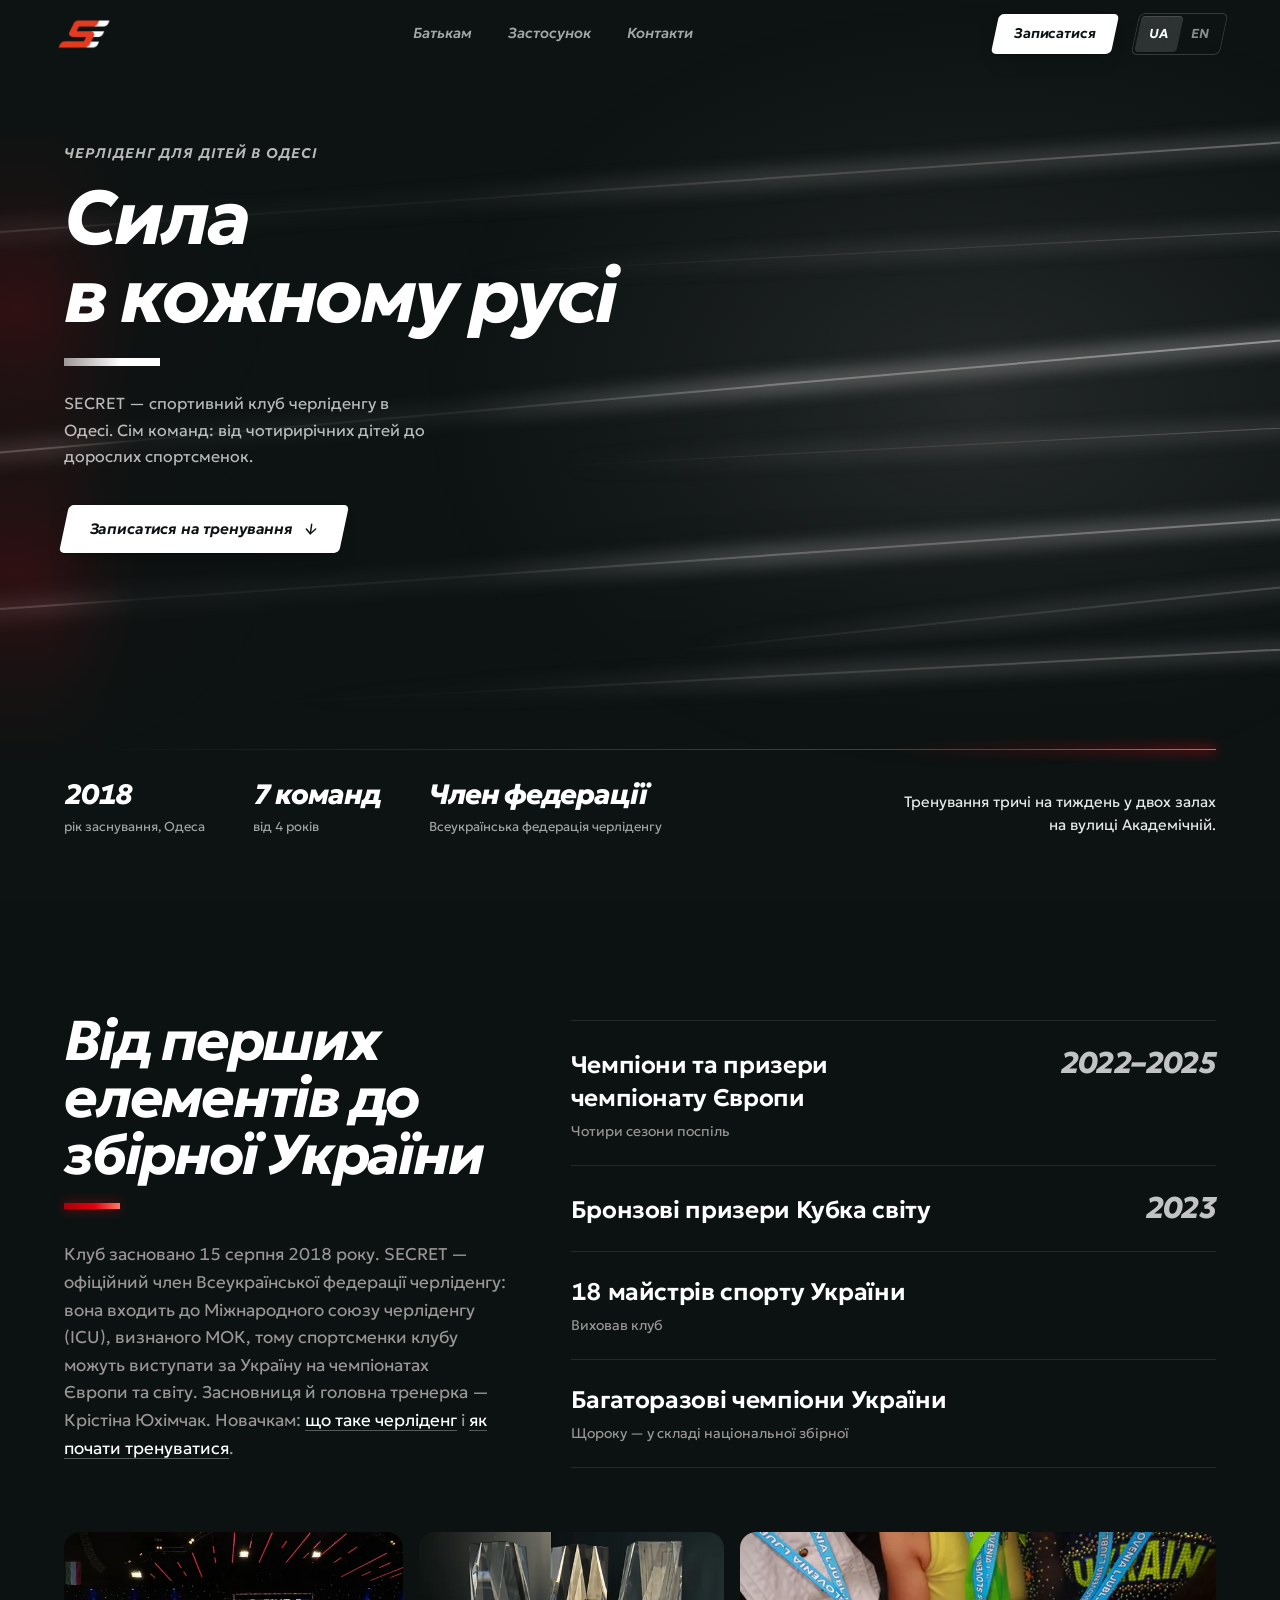
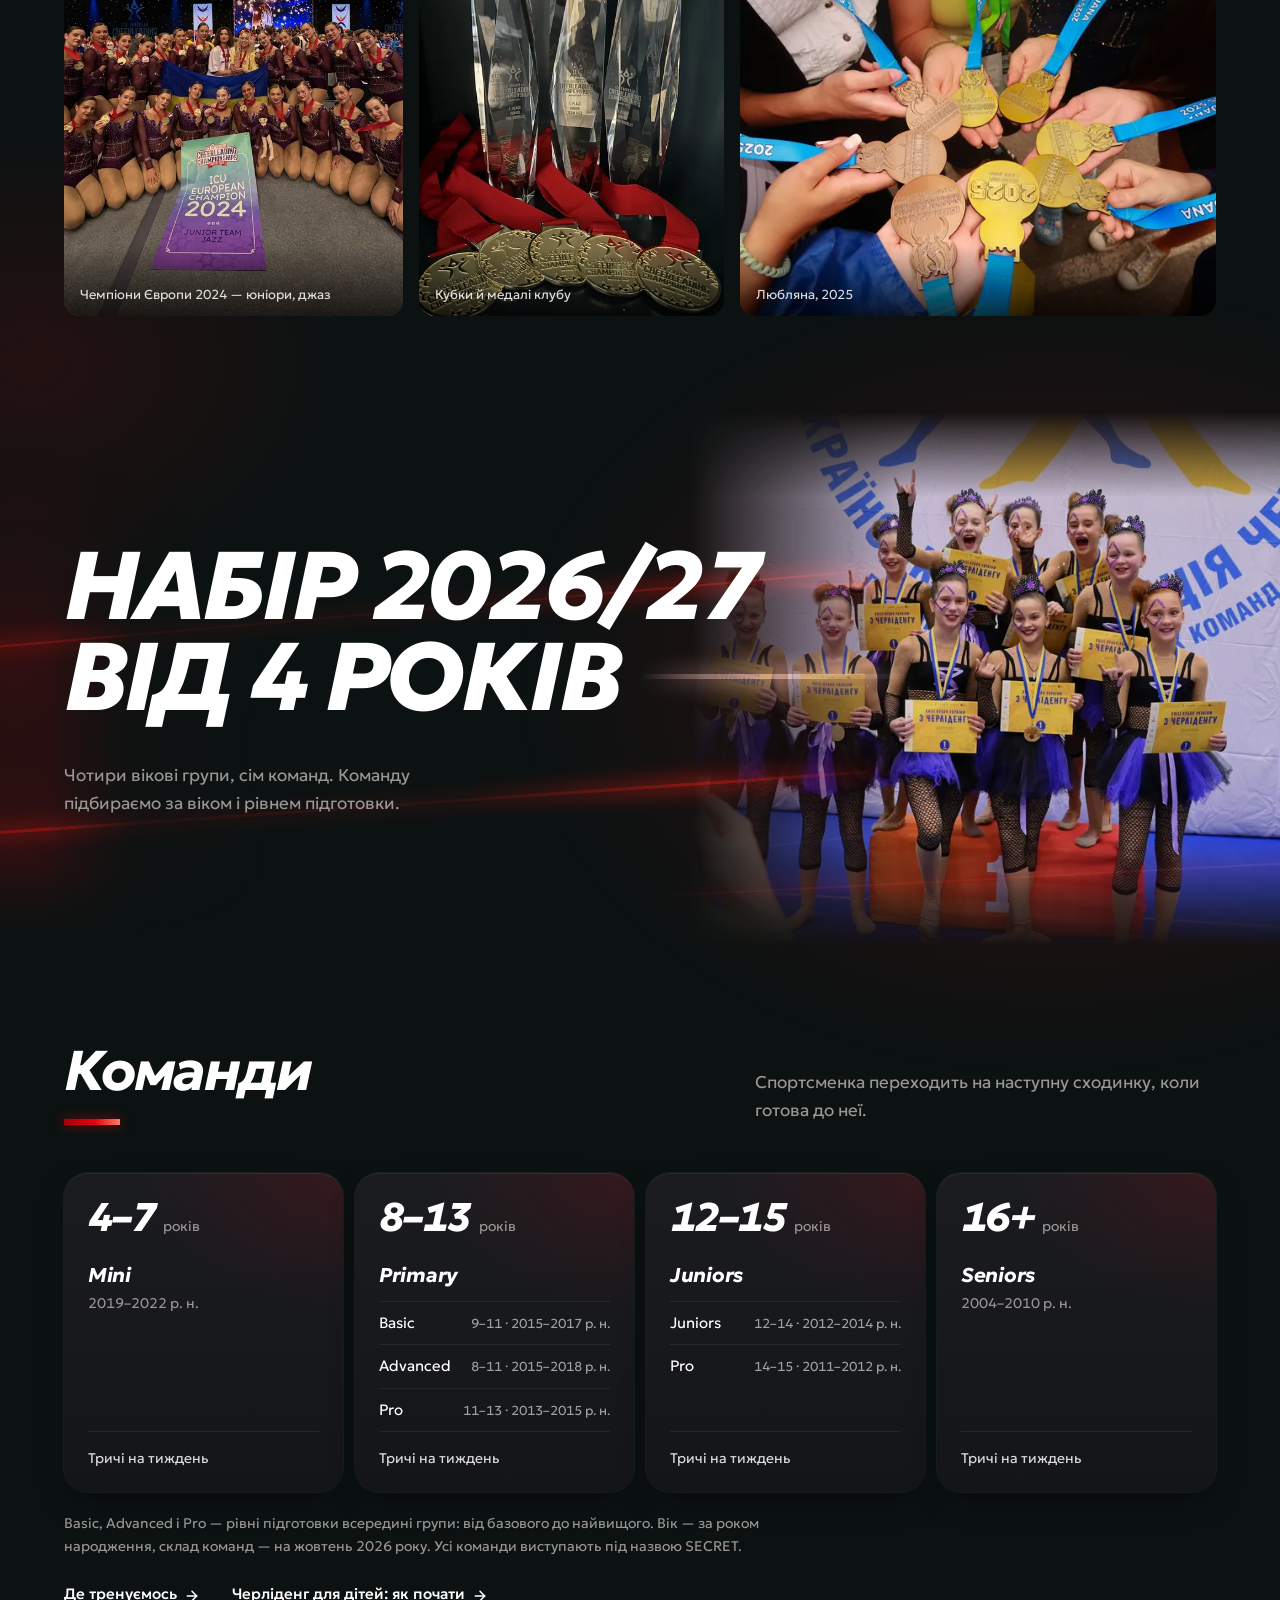
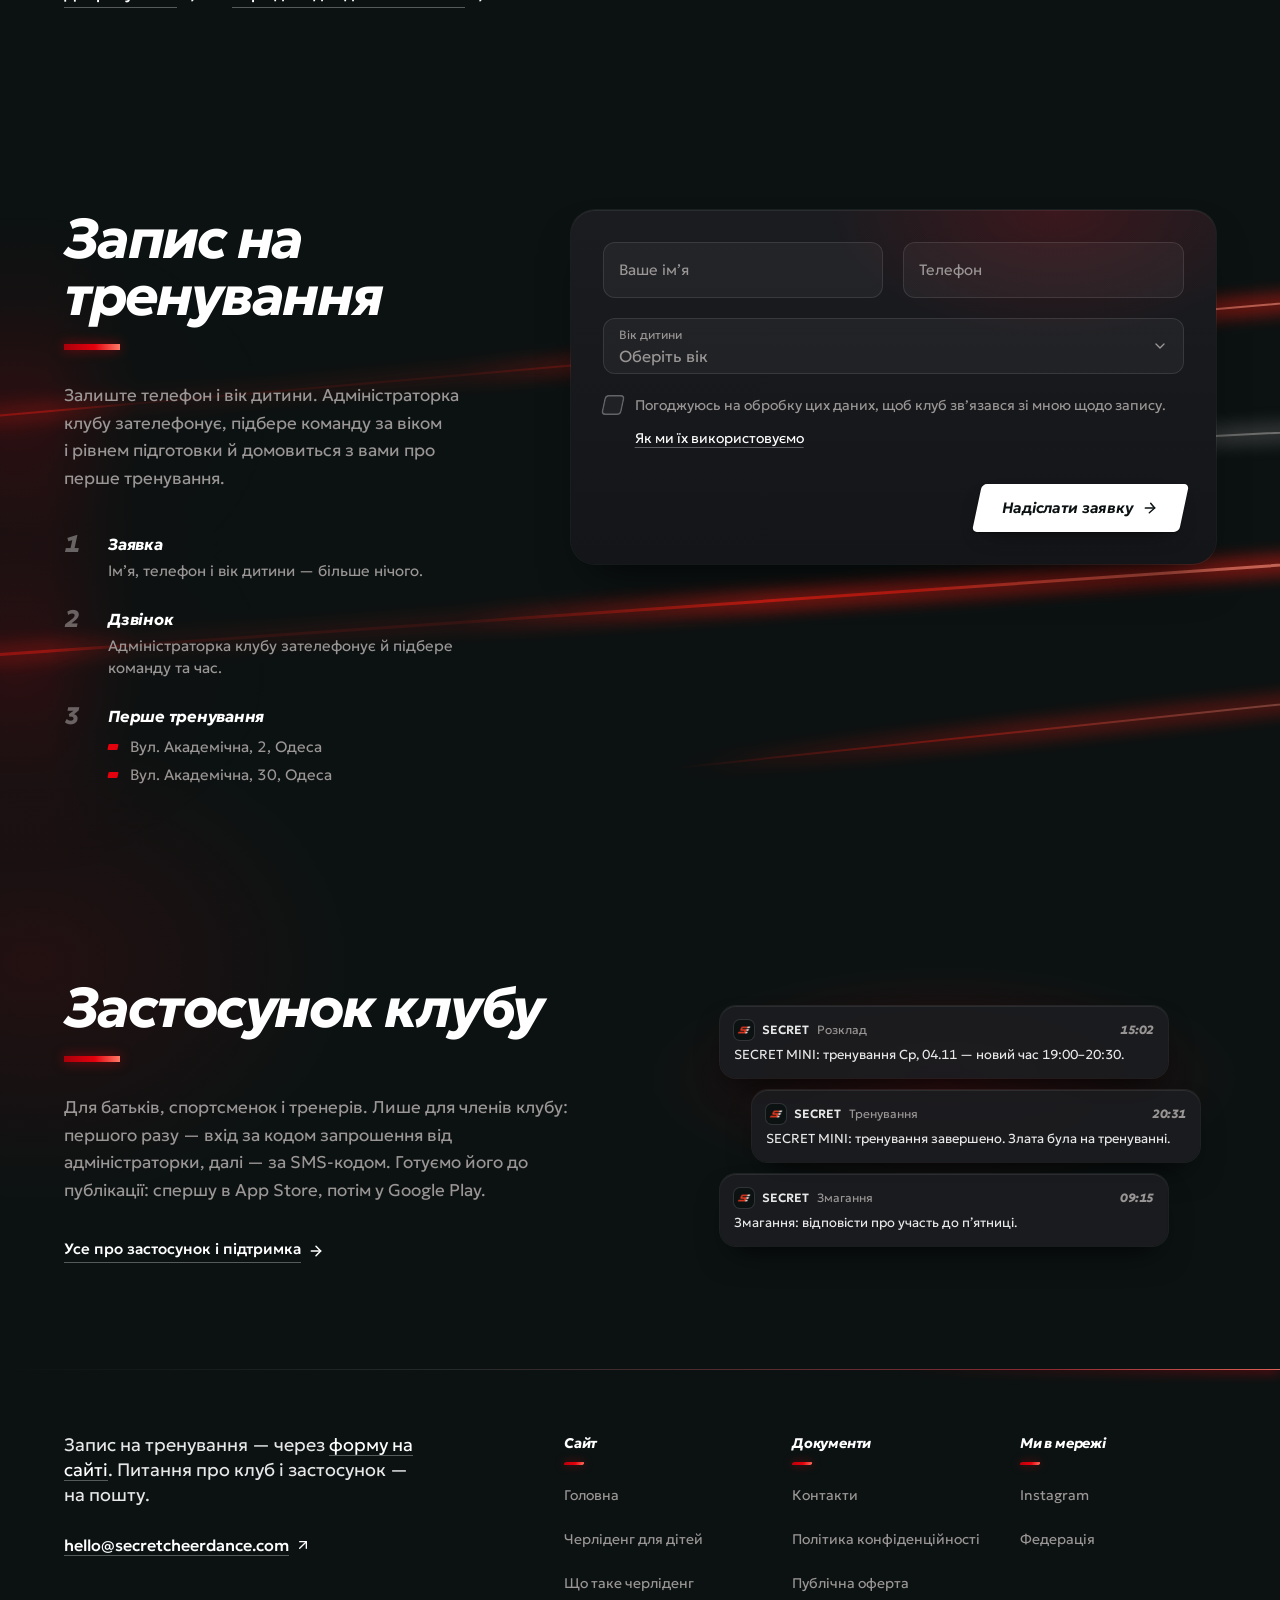
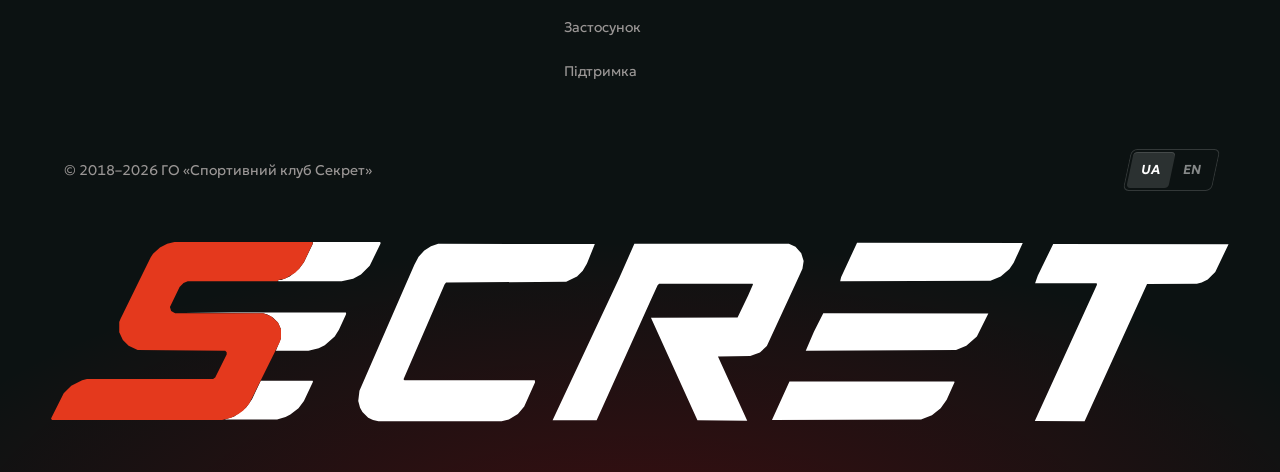
==== commit d45aca5b: "Publish site build 7559e1b" ====
--- a/index.html
+++ b/index.html
@@ -25,11 +25,11 @@
 <link rel="alternate" hreflang="uk" href="https://secretcheerdance.com/">
 <link rel="alternate" hreflang="en" href="https://secretcheerdance.com/en/">
 <link rel="alternate" hreflang="x-default" href="https://secretcheerdance.com/">
-<script type="application/ld+json">{"@context":"https://schema.org","@graph":[{"@type":"WebSite","@id":"https://secretcheerdance.com/#website","url":"https://secretcheerdance.com/","name":"SECRET CHEERDANCE","inLanguage":["uk","en"],"publisher":{"@id":"https://secretcheerdance.com/#club"}},{"@type":["SportsClub","SportsOrganization"],"@id":"https://secretcheerdance.com/#club","name":"SECRET CHEERDANCE","alternateName":["Спортивний клуб SECRET","SECRET"],"url":"https://secretcheerdance.com/","logo":"https://secretcheerdance.com/img/apple-touch-icon.png","image":"https://secretcheerdance.com/img/og-uk.jpg","description":"Спортивний клуб черліденгу в Одесі з 2018 року: сім команд від 4 років, чемпіони та призери чемпіонатів Європи, член Всеукраїнської федерації черліденгу.","sport":"Черліденг","slogan":"Сила в кожному русі","knowsAbout":["черліденг","черлідинг","чирлідинг","черліденг для дітей"],"foundingDate":"2018-08-15","founder":{"@type":"Person","name":"Крістіна Юхімчак"},"email":"hello@secretcheerdance.com","telephone":"+380992123114","address":{"@type":"PostalAddress","streetAddress":"вул. Академічна, 2","addressLocality":"Одеса","addressRegion":"Одеська область","addressCountry":"UA"},"location":[{"@type":"SportsActivityLocation","name":"Національний університет «Одеська юридична академія»","address":{"@type":"PostalAddress","streetAddress":"вул. Академічна, 2","addressLocality":"Одеса","addressRegion":"Одеська область","addressCountry":"UA"},"hasMap":"https://www.google.com/maps/search/?api=1&query=%D0%B2%D1%83%D0%BB.%20%D0%90%D0%BA%D0%B0%D0%B4%D0%B5%D0%BC%D1%96%D1%87%D0%BD%D0%B0%2C%202%2C%20%D0%9E%D0%B4%D0%B5%D1%81%D0%B0"},{"@type":"SportsActivityLocation","name":"Міжнародна академічна школа «Одеса»","address":{"@type":"PostalAddress","streetAddress":"вул. Академічна, 30","addressLocality":"Одеса","addressRegion":"Одеська область","addressCountry":"UA"},"hasMap":"https://www.google.com/maps/search/?api=1&query=%D0%B2%D1%83%D0%BB.%20%D0%90%D0%BA%D0%B0%D0%B4%D0%B5%D0%BC%D1%96%D1%87%D0%BD%D0%B0%2C%2030%2C%20%D0%9E%D0%B4%D0%B5%D1%81%D0%B0"}],"areaServed":{"@type":"City","name":"Одеса"},"memberOf":{"@type":"SportsOrganization","name":"Всеукраїнська федерація черліденгу","url":"https://all-ukrainian-cheerleading-federation.ua"},"sameAs":["https://www.instagram.com/secret.cheerdance/","https://all-ukrainian-cheerleading-federation.ua/secret.html"]},{"@type":"WebPage","@id":"https://secretcheerdance.com/#webpage","url":"https://secretcheerdance.com/","name":"Черліденг (черлідинг) для дітей в Одесі від 4 років — клуб SECRET","description":"Черліденг (черлідинг, чирлідинг) в Одесі: клуб SECRET з 2018 року, сім команд від 4 років, призери чемпіонатів Європи. Запис на тренування онлайн.","inLanguage":"uk","dateModified":"2026-11-17","isPartOf":{"@id":"https://secretcheerdance.com/#website"},"about":{"@id":"https://secretcheerdance.com/#club"}},{"@type":"ItemList","name":"Команди клубу","itemListElement":[{"@type":"ListItem","position":1,"item":{"@type":"SportsTeam","name":"SECRET Mini","sport":"Черліденг","memberOf":{"@id":"https://secretcheerdance.com/#club"},"audience":{"@type":"PeopleAudience","suggestedMinAge":4,"suggestedMaxAge":7},"description":"4–7 років (2019–2022 р. н.), тренування тричі на тиждень."}},{"@type":"ListItem","position":2,"item":{"@type":"SportsTeam","name":"SECRET Primary Basic","sport":"Черліденг","memberOf":{"@id":"https://secretcheerdance.com/#club"},"audience":{"@type":"PeopleAudience","suggestedMinAge":9,"suggestedMaxAge":11},"description":"9–11 років (2015–2017 р. н.), тренування тричі на тиждень."}},{"@type":"ListItem","position":3,"item":{"@type":"SportsTeam","name":"SECRET Primary Advanced","sport":"Черліденг","memberOf":{"@id":"https://secretcheerdance.com/#club"},"audience":{"@type":"PeopleAudience","suggestedMinAge":8,"suggestedMaxAge":11},"description":"8–11 років (2015–2018 р. н.), тренування тричі на тиждень."}},{"@type":"ListItem","position":4,"item":{"@type":"SportsTeam","name":"SECRET Primary Pro","sport":"Черліденг","memberOf":{"@id":"https://secretcheerdance.com/#club"},"audience":{"@type":"PeopleAudience","suggestedMinAge":11,"suggestedMaxAge":13},"description":"11–13 років (2013–2015 р. н.), тренування тричі на тиждень."}},{"@type":"ListItem","position":5,"item":{"@type":"SportsTeam","name":"SECRET Juniors","sport":"Черліденг","memberOf":{"@id":"https://secretcheerdance.com/#club"},"audience":{"@type":"PeopleAudience","suggestedMinAge":12,"suggestedMaxAge":14},"description":"12–14 років (2012–2014 р. н.), тренування тричі на тиждень."}},{"@type":"ListItem","position":6,"item":{"@type":"SportsTeam","name":"SECRET Juniors Pro","sport":"Черліденг","memberOf":{"@id":"https://secretcheerdance.com/#club"},"audience":{"@type":"PeopleAudience","suggestedMinAge":14,"suggestedMaxAge":15},"description":"14–15 років (2011–2012 р. н.), тренування тричі на тиждень."}},{"@type":"ListItem","position":7,"item":{"@type":"SportsTeam","name":"SECRET Seniors","sport":"Черліденг","memberOf":{"@id":"https://secretcheerdance.com/#club"},"audience":{"@type":"PeopleAudience","suggestedMinAge":16},"description":"16+ років (2004–2010 р. н.), тренування тричі на тиждень."}}]}]}</script>
+<script type="application/ld+json">{"@context":"https://schema.org","@graph":[{"@type":"WebSite","@id":"https://secretcheerdance.com/#website","url":"https://secretcheerdance.com/","name":"SECRET CHEERDANCE","inLanguage":["uk","en"],"publisher":{"@id":"https://secretcheerdance.com/#club"}},{"@type":["SportsClub","SportsOrganization"],"@id":"https://secretcheerdance.com/#club","name":"SECRET CHEERDANCE","alternateName":["Спортивний клуб SECRET","SECRET"],"url":"https://secretcheerdance.com/","logo":"https://secretcheerdance.com/img/apple-touch-icon.png","image":"https://secretcheerdance.com/img/og-uk.jpg","description":"Спортивний клуб черліденгу в Одесі з 2018 року: сім команд від 4 років, чемпіони та призери чемпіонатів Європи, член Всеукраїнської федерації черліденгу.","sport":"Черліденг","slogan":"Сила в кожному русі","knowsAbout":["черліденг","черлідинг","чирлідинг","черліденг для дітей"],"foundingDate":"2018-08-15","founder":{"@type":"Person","name":"Крістіна Юхімчак"},"email":"hello@secretcheerdance.com","telephone":"+380937770018","address":{"@type":"PostalAddress","streetAddress":"вул. Академічна, 2","addressLocality":"Одеса","addressRegion":"Одеська область","addressCountry":"UA"},"location":[{"@type":"SportsActivityLocation","name":"Національний університет «Одеська юридична академія»","address":{"@type":"PostalAddress","streetAddress":"вул. Академічна, 2","addressLocality":"Одеса","addressRegion":"Одеська область","addressCountry":"UA"},"hasMap":"https://www.google.com/maps/search/?api=1&query=%D0%B2%D1%83%D0%BB.%20%D0%90%D0%BA%D0%B0%D0%B4%D0%B5%D0%BC%D1%96%D1%87%D0%BD%D0%B0%2C%202%2C%20%D0%9E%D0%B4%D0%B5%D1%81%D0%B0"},{"@type":"SportsActivityLocation","name":"Міжнародна академічна школа «Одеса»","address":{"@type":"PostalAddress","streetAddress":"вул. Академічна, 30","addressLocality":"Одеса","addressRegion":"Одеська область","addressCountry":"UA"},"hasMap":"https://www.google.com/maps/search/?api=1&query=%D0%B2%D1%83%D0%BB.%20%D0%90%D0%BA%D0%B0%D0%B4%D0%B5%D0%BC%D1%96%D1%87%D0%BD%D0%B0%2C%2030%2C%20%D0%9E%D0%B4%D0%B5%D1%81%D0%B0"}],"areaServed":{"@type":"City","name":"Одеса"},"memberOf":{"@type":"SportsOrganization","name":"Всеукраїнська федерація черліденгу","url":"https://all-ukrainian-cheerleading-federation.ua"},"sameAs":["https://www.instagram.com/secret.cheerdance/","https://all-ukrainian-cheerleading-federation.ua/secret.html"]},{"@type":"WebPage","@id":"https://secretcheerdance.com/#webpage","url":"https://secretcheerdance.com/","name":"Черліденг (черлідинг) для дітей в Одесі від 4 років — клуб SECRET","description":"Черліденг (черлідинг, чирлідинг) в Одесі: клуб SECRET з 2018 року, сім команд від 4 років, призери чемпіонатів Європи. Запис на тренування онлайн.","inLanguage":"uk","dateModified":"2026-11-17","isPartOf":{"@id":"https://secretcheerdance.com/#website"},"about":{"@id":"https://secretcheerdance.com/#club"}},{"@type":"ItemList","name":"Команди клубу","itemListElement":[{"@type":"ListItem","position":1,"item":{"@type":"SportsTeam","name":"SECRET Mini","sport":"Черліденг","memberOf":{"@id":"https://secretcheerdance.com/#club"},"audience":{"@type":"PeopleAudience","suggestedMinAge":4,"suggestedMaxAge":7},"description":"4–7 років (2019–2022 р. н.), тренування тричі на тиждень."}},{"@type":"ListItem","position":2,"item":{"@type":"SportsTeam","name":"SECRET Primary Basic","sport":"Черліденг","memberOf":{"@id":"https://secretcheerdance.com/#club"},"audience":{"@type":"PeopleAudience","suggestedMinAge":9,"suggestedMaxAge":11},"description":"9–11 років (2015–2017 р. н.), тренування тричі на тиждень."}},{"@type":"ListItem","position":3,"item":{"@type":"SportsTeam","name":"SECRET Primary Advanced","sport":"Черліденг","memberOf":{"@id":"https://secretcheerdance.com/#club"},"audience":{"@type":"PeopleAudience","suggestedMinAge":8,"suggestedMaxAge":11},"description":"8–11 років (2015–2018 р. н.), тренування тричі на тиждень."}},{"@type":"ListItem","position":4,"item":{"@type":"SportsTeam","name":"SECRET Primary Pro","sport":"Черліденг","memberOf":{"@id":"https://secretcheerdance.com/#club"},"audience":{"@type":"PeopleAudience","suggestedMinAge":11,"suggestedMaxAge":13},"description":"11–13 років (2013–2015 р. н.), тренування тричі на тиждень."}},{"@type":"ListItem","position":5,"item":{"@type":"SportsTeam","name":"SECRET Juniors","sport":"Черліденг","memberOf":{"@id":"https://secretcheerdance.com/#club"},"audience":{"@type":"PeopleAudience","suggestedMinAge":12,"suggestedMaxAge":14},"description":"12–14 років (2012–2014 р. н.), тренування тричі на тиждень."}},{"@type":"ListItem","position":6,"item":{"@type":"SportsTeam","name":"SECRET Juniors Pro","sport":"Черліденг","memberOf":{"@id":"https://secretcheerdance.com/#club"},"audience":{"@type":"PeopleAudience","suggestedMinAge":14,"suggestedMaxAge":15},"description":"14–15 років (2011–2012 р. н.), тренування тричі на тиждень."}},{"@type":"ListItem","position":7,"item":{"@type":"SportsTeam","name":"SECRET Seniors","sport":"Черліденг","memberOf":{"@id":"https://secretcheerdance.com/#club"},"audience":{"@type":"PeopleAudience","suggestedMinAge":16},"description":"16+ років (2004–2010 р. н.), тренування тричі на тиждень."}}]}]}</script>
 <link rel="preload" href="/assets/geologica-cyrillic-slnt-normal-B_yzb2XQ.woff2" as="font" type="font/woff2" crossorigin>
 <!-- Without JS, motion's start state (opacity 0) must not hide the text. -->
 <noscript><style>[style*=opacity\:0]{opacity:1!important;filter:none!important;transform:none!important}</style></noscript>
-  <script type="module" crossorigin src="/assets/client-5riaOzlw.js"></script>
+  <script type="module" crossorigin src="/assets/client-BLoNYI-s.js"></script>
   <link rel="stylesheet" crossorigin href="/assets/client-C7yAb0CB.css">
 </head>
 <body>
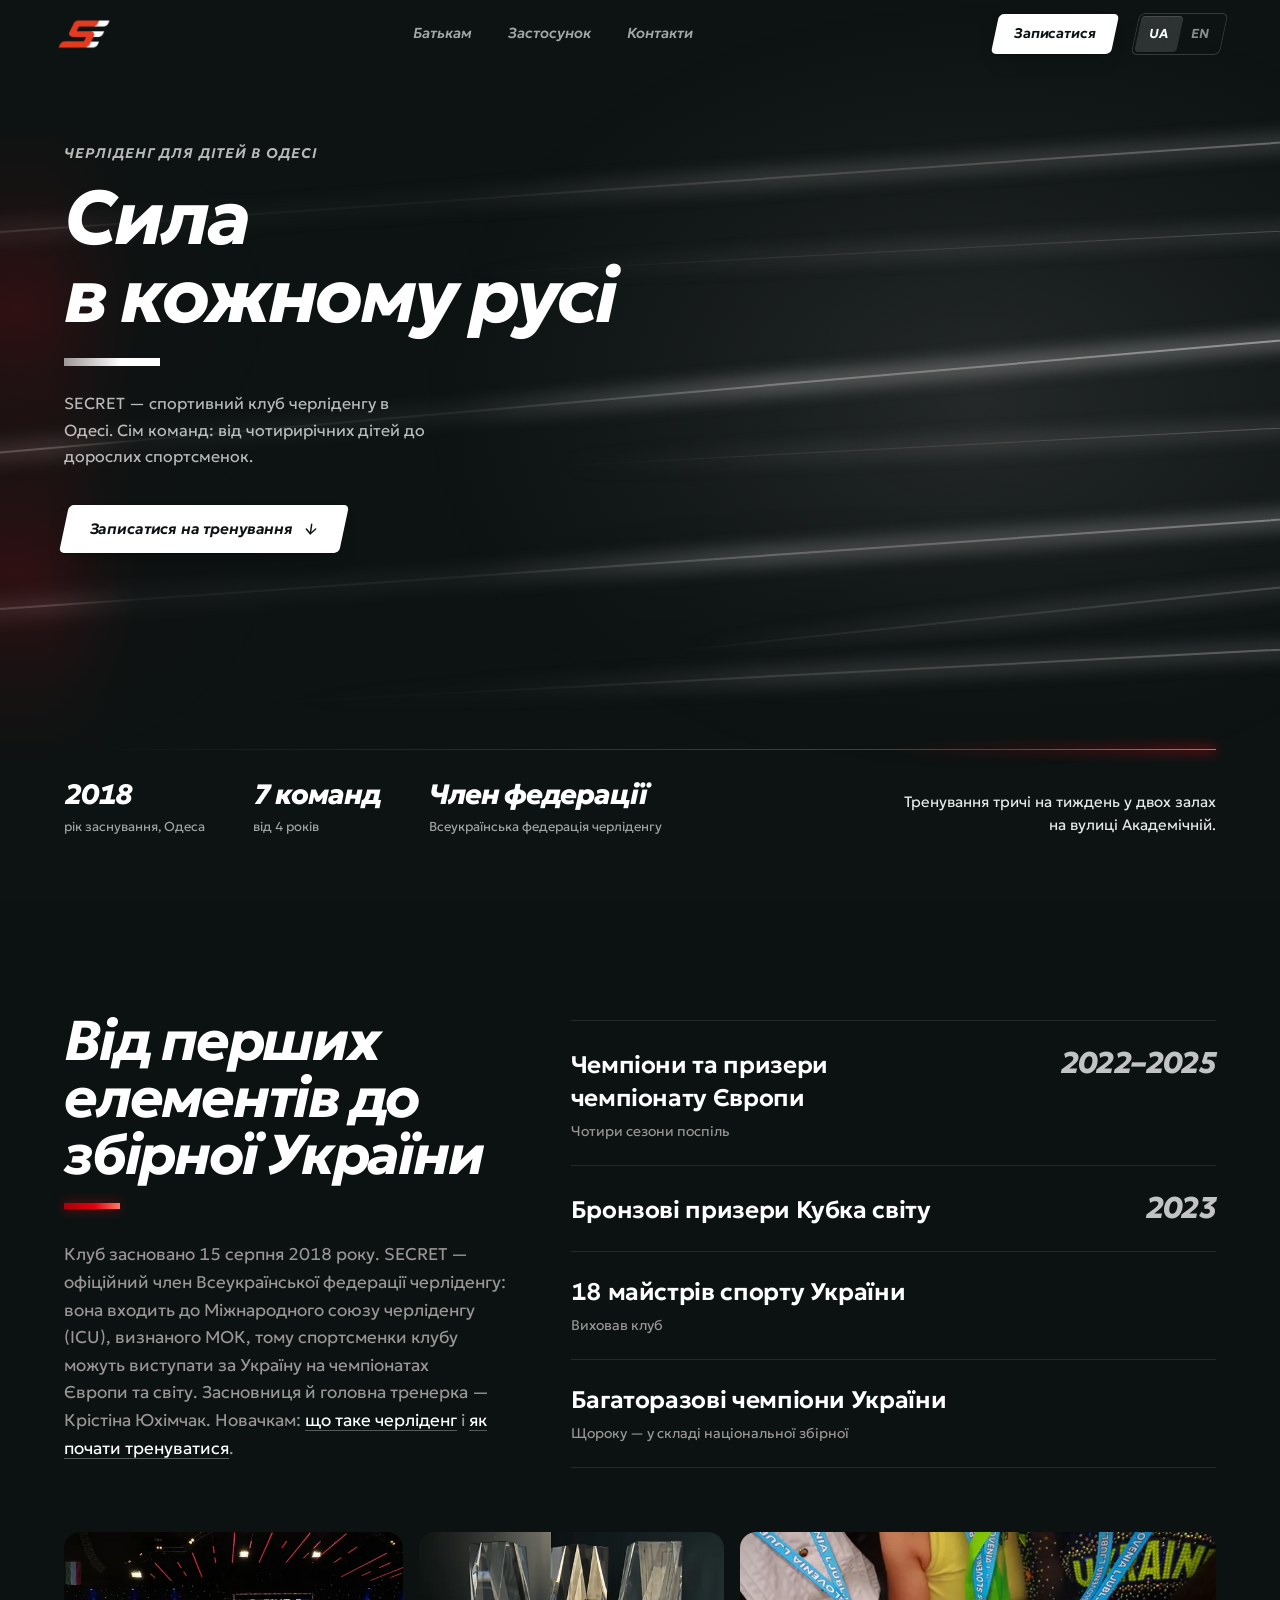
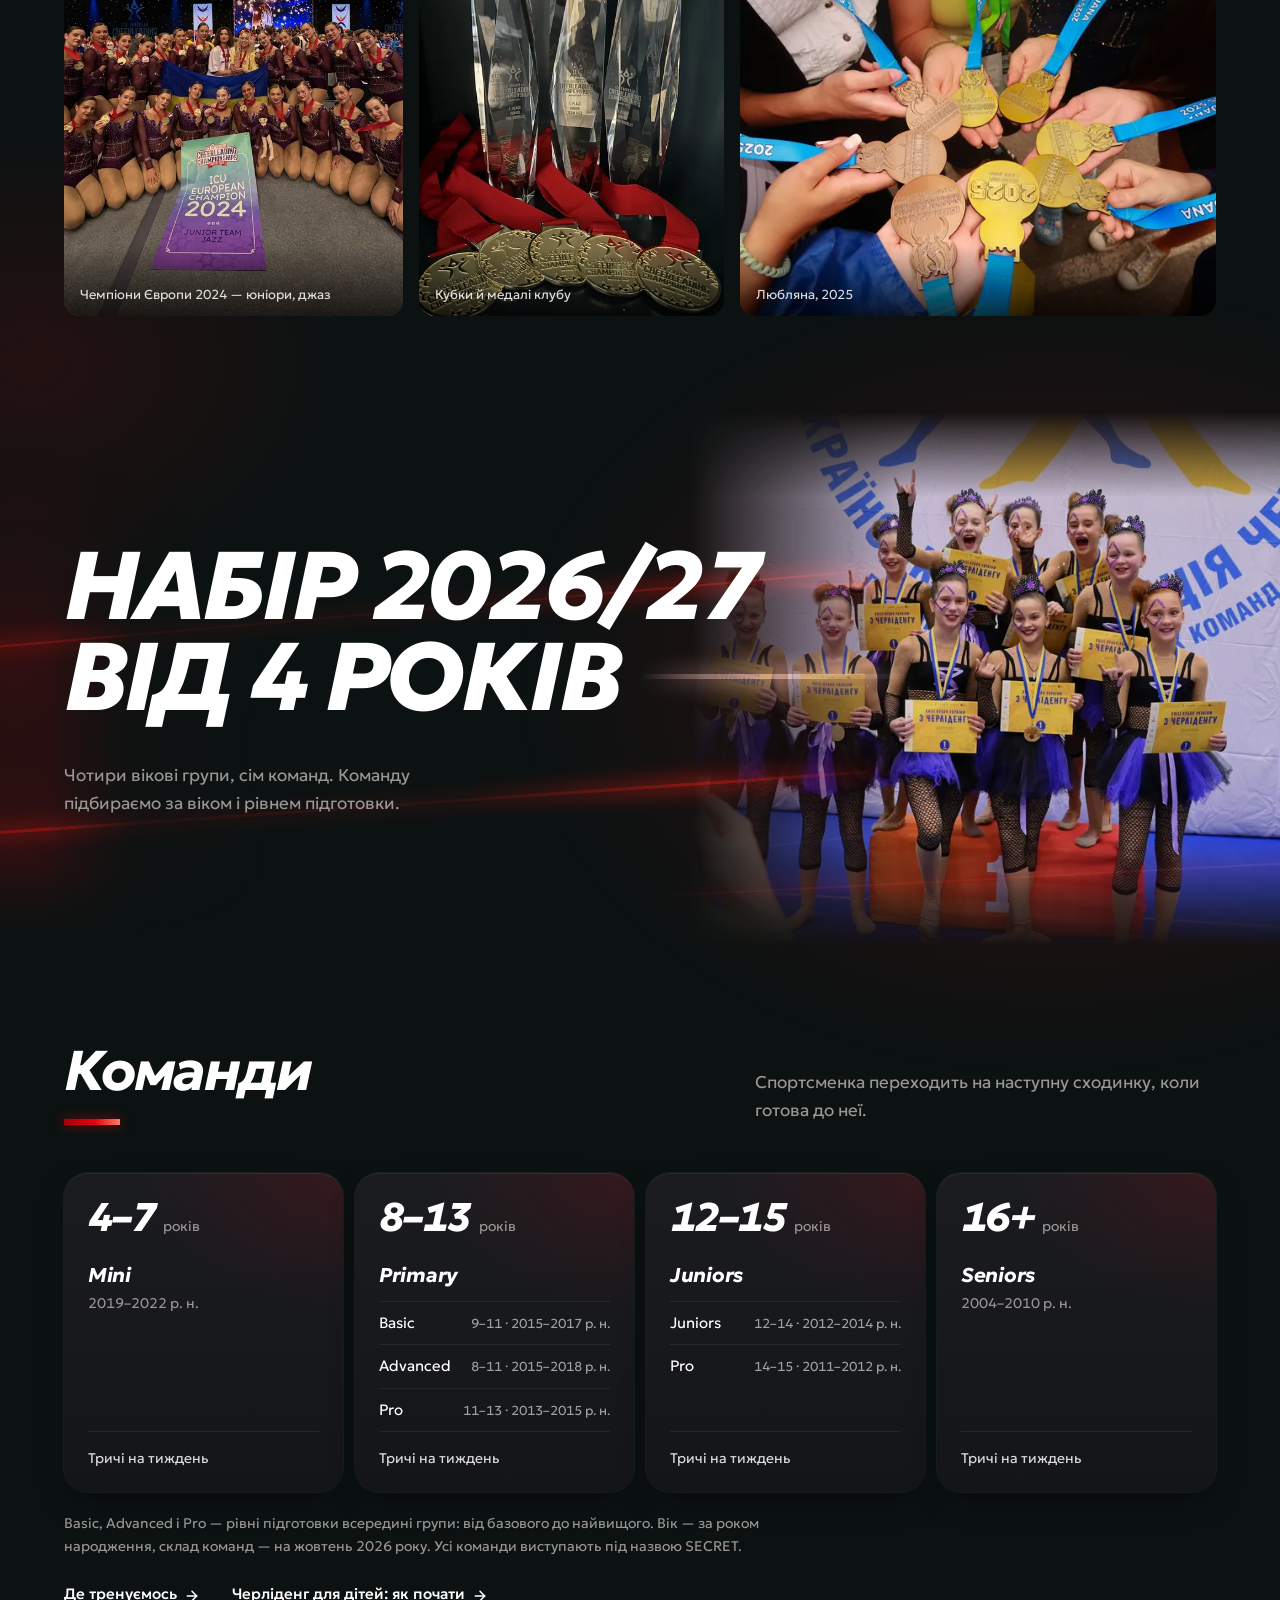
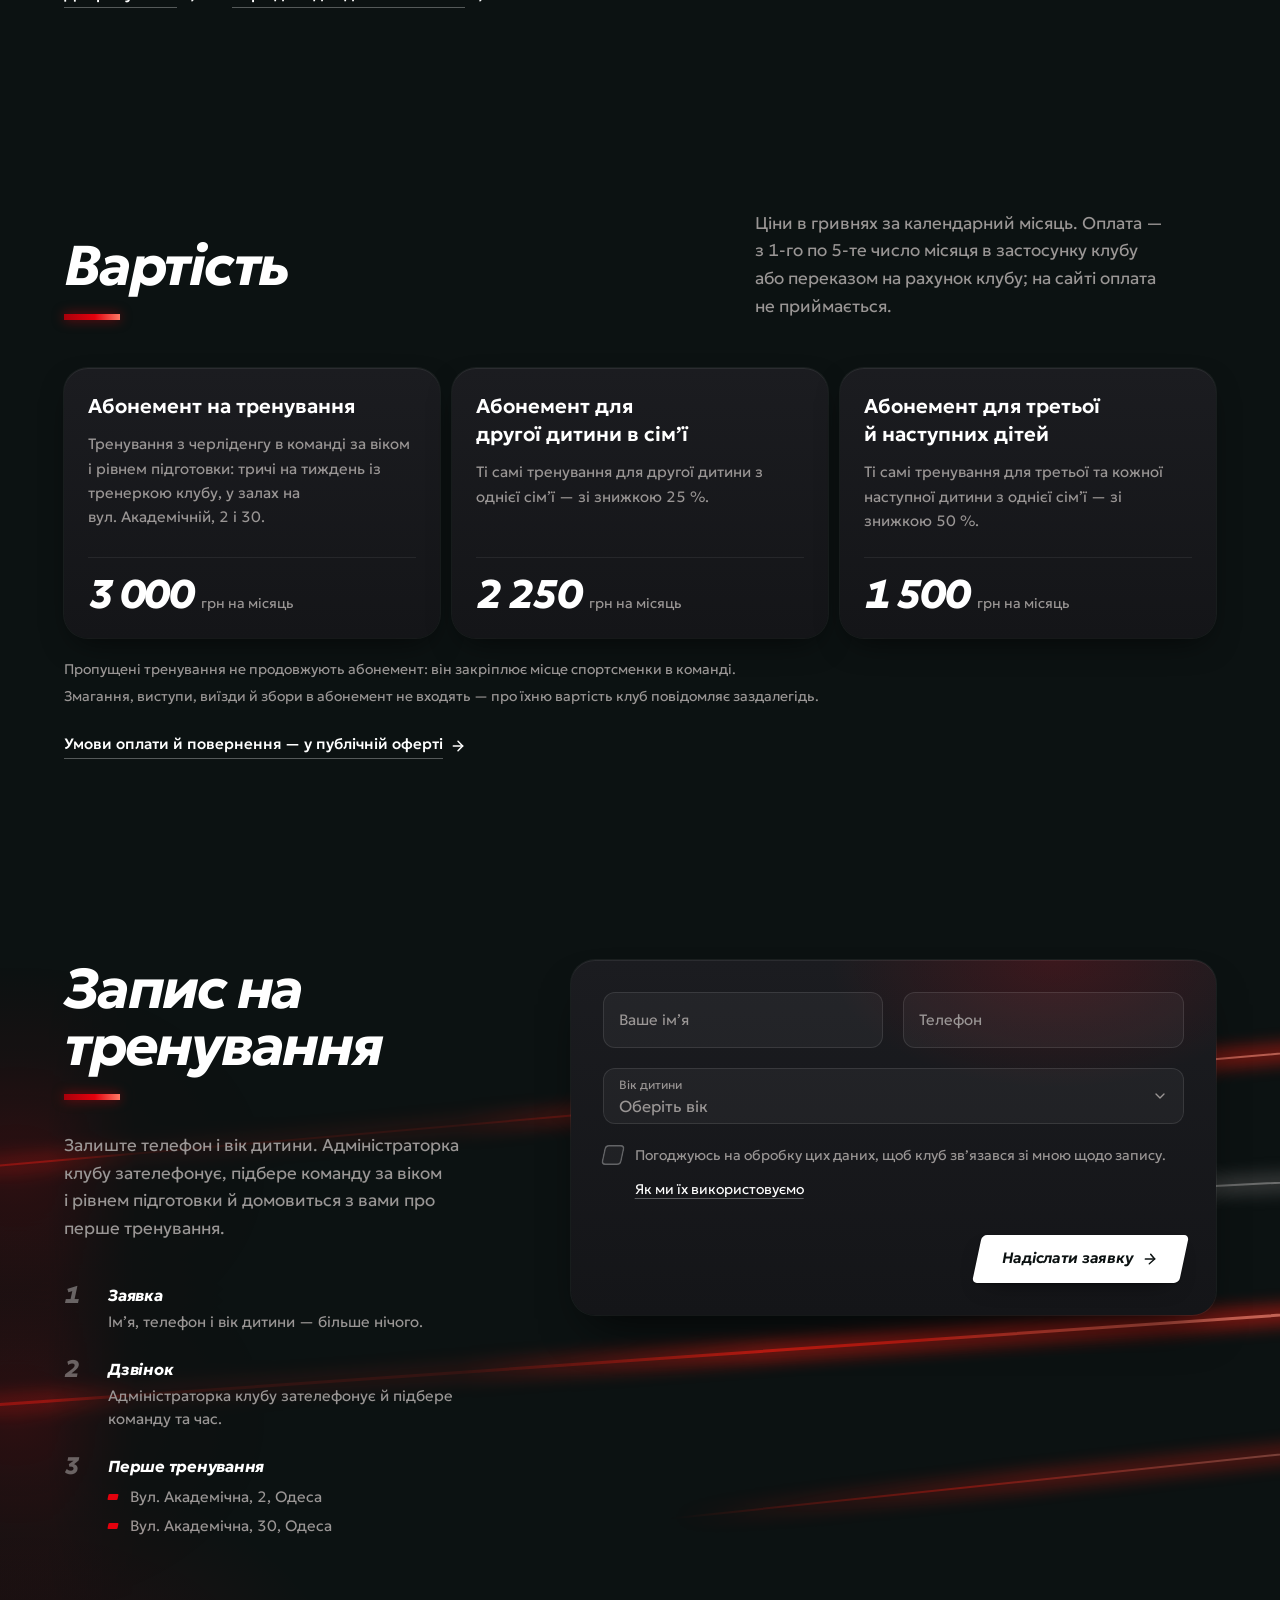
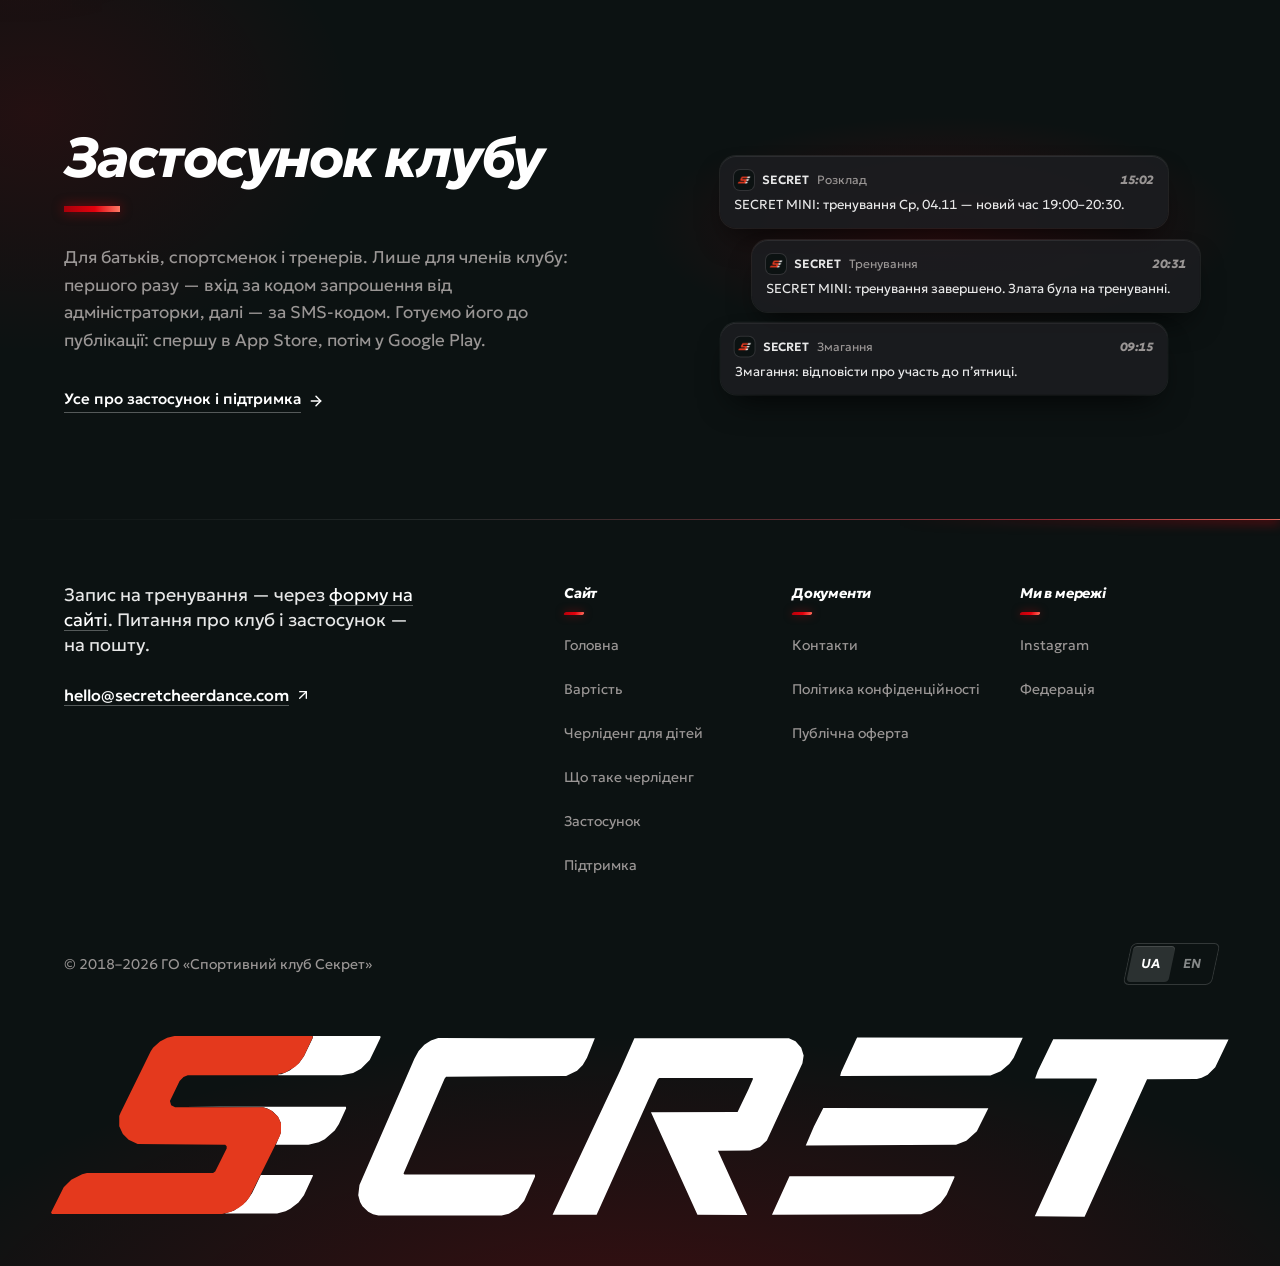
==== commit bf58275b: "Publish site build fdfde2e" ====
--- a/index.html
+++ b/index.html
@@ -25,14 +25,14 @@
 <link rel="alternate" hreflang="uk" href="https://secretcheerdance.com/">
 <link rel="alternate" hreflang="en" href="https://secretcheerdance.com/en/">
 <link rel="alternate" hreflang="x-default" href="https://secretcheerdance.com/">
-<script type="application/ld+json">{"@context":"https://schema.org","@graph":[{"@type":"WebSite","@id":"https://secretcheerdance.com/#website","url":"https://secretcheerdance.com/","name":"SECRET CHEERDANCE","inLanguage":["uk","en"],"publisher":{"@id":"https://secretcheerdance.com/#club"}},{"@type":["SportsClub","SportsOrganization"],"@id":"https://secretcheerdance.com/#club","name":"SECRET CHEERDANCE","alternateName":["Спортивний клуб SECRET","SECRET"],"url":"https://secretcheerdance.com/","logo":"https://secretcheerdance.com/img/apple-touch-icon.png","image":"https://secretcheerdance.com/img/og-uk.jpg","description":"Спортивний клуб черліденгу в Одесі з 2018 року: сім команд від 4 років, чемпіони та призери чемпіонатів Європи, член Всеукраїнської федерації черліденгу.","sport":"Черліденг","slogan":"Сила в кожному русі","knowsAbout":["черліденг","черлідинг","чирлідинг","черліденг для дітей"],"foundingDate":"2018-08-15","founder":{"@type":"Person","name":"Крістіна Юхімчак"},"email":"hello@secretcheerdance.com","telephone":"+380937770018","address":{"@type":"PostalAddress","streetAddress":"вул. Академічна, 2","addressLocality":"Одеса","addressRegion":"Одеська область","addressCountry":"UA"},"location":[{"@type":"SportsActivityLocation","name":"Національний університет «Одеська юридична академія»","address":{"@type":"PostalAddress","streetAddress":"вул. Академічна, 2","addressLocality":"Одеса","addressRegion":"Одеська область","addressCountry":"UA"},"hasMap":"https://www.google.com/maps/search/?api=1&query=%D0%B2%D1%83%D0%BB.%20%D0%90%D0%BA%D0%B0%D0%B4%D0%B5%D0%BC%D1%96%D1%87%D0%BD%D0%B0%2C%202%2C%20%D0%9E%D0%B4%D0%B5%D1%81%D0%B0"},{"@type":"SportsActivityLocation","name":"Міжнародна академічна школа «Одеса»","address":{"@type":"PostalAddress","streetAddress":"вул. Академічна, 30","addressLocality":"Одеса","addressRegion":"Одеська область","addressCountry":"UA"},"hasMap":"https://www.google.com/maps/search/?api=1&query=%D0%B2%D1%83%D0%BB.%20%D0%90%D0%BA%D0%B0%D0%B4%D0%B5%D0%BC%D1%96%D1%87%D0%BD%D0%B0%2C%2030%2C%20%D0%9E%D0%B4%D0%B5%D1%81%D0%B0"}],"areaServed":{"@type":"City","name":"Одеса"},"memberOf":{"@type":"SportsOrganization","name":"Всеукраїнська федерація черліденгу","url":"https://all-ukrainian-cheerleading-federation.ua"},"sameAs":["https://www.instagram.com/secret.cheerdance/","https://all-ukrainian-cheerleading-federation.ua/secret.html"]},{"@type":"WebPage","@id":"https://secretcheerdance.com/#webpage","url":"https://secretcheerdance.com/","name":"Черліденг (черлідинг) для дітей в Одесі від 4 років — клуб SECRET","description":"Черліденг (черлідинг, чирлідинг) в Одесі: клуб SECRET з 2018 року, сім команд від 4 років, призери чемпіонатів Європи. Запис на тренування онлайн.","inLanguage":"uk","dateModified":"2026-11-17","isPartOf":{"@id":"https://secretcheerdance.com/#website"},"about":{"@id":"https://secretcheerdance.com/#club"}},{"@type":"ItemList","name":"Команди клубу","itemListElement":[{"@type":"ListItem","position":1,"item":{"@type":"SportsTeam","name":"SECRET Mini","sport":"Черліденг","memberOf":{"@id":"https://secretcheerdance.com/#club"},"audience":{"@type":"PeopleAudience","suggestedMinAge":4,"suggestedMaxAge":7},"description":"4–7 років (2019–2022 р. н.), тренування тричі на тиждень."}},{"@type":"ListItem","position":2,"item":{"@type":"SportsTeam","name":"SECRET Primary Basic","sport":"Черліденг","memberOf":{"@id":"https://secretcheerdance.com/#club"},"audience":{"@type":"PeopleAudience","suggestedMinAge":9,"suggestedMaxAge":11},"description":"9–11 років (2015–2017 р. н.), тренування тричі на тиждень."}},{"@type":"ListItem","position":3,"item":{"@type":"SportsTeam","name":"SECRET Primary Advanced","sport":"Черліденг","memberOf":{"@id":"https://secretcheerdance.com/#club"},"audience":{"@type":"PeopleAudience","suggestedMinAge":8,"suggestedMaxAge":11},"description":"8–11 років (2015–2018 р. н.), тренування тричі на тиждень."}},{"@type":"ListItem","position":4,"item":{"@type":"SportsTeam","name":"SECRET Primary Pro","sport":"Черліденг","memberOf":{"@id":"https://secretcheerdance.com/#club"},"audience":{"@type":"PeopleAudience","suggestedMinAge":11,"suggestedMaxAge":13},"description":"11–13 років (2013–2015 р. н.), тренування тричі на тиждень."}},{"@type":"ListItem","position":5,"item":{"@type":"SportsTeam","name":"SECRET Juniors","sport":"Черліденг","memberOf":{"@id":"https://secretcheerdance.com/#club"},"audience":{"@type":"PeopleAudience","suggestedMinAge":12,"suggestedMaxAge":14},"description":"12–14 років (2012–2014 р. н.), тренування тричі на тиждень."}},{"@type":"ListItem","position":6,"item":{"@type":"SportsTeam","name":"SECRET Juniors Pro","sport":"Черліденг","memberOf":{"@id":"https://secretcheerdance.com/#club"},"audience":{"@type":"PeopleAudience","suggestedMinAge":14,"suggestedMaxAge":15},"description":"14–15 років (2011–2012 р. н.), тренування тричі на тиждень."}},{"@type":"ListItem","position":7,"item":{"@type":"SportsTeam","name":"SECRET Seniors","sport":"Черліденг","memberOf":{"@id":"https://secretcheerdance.com/#club"},"audience":{"@type":"PeopleAudience","suggestedMinAge":16},"description":"16+ років (2004–2010 р. н.), тренування тричі на тиждень."}}]}]}</script>
+<script type="application/ld+json">{"@context":"https://schema.org","@graph":[{"@type":"WebSite","@id":"https://secretcheerdance.com/#website","url":"https://secretcheerdance.com/","name":"SECRET CHEERDANCE","inLanguage":["uk","en"],"publisher":{"@id":"https://secretcheerdance.com/#club"}},{"@type":["SportsClub","SportsOrganization"],"@id":"https://secretcheerdance.com/#club","name":"SECRET CHEERDANCE","alternateName":["Спортивний клуб SECRET","SECRET"],"url":"https://secretcheerdance.com/","logo":"https://secretcheerdance.com/img/apple-touch-icon.png","image":"https://secretcheerdance.com/img/og-uk.jpg","description":"Спортивний клуб черліденгу в Одесі з 2018 року: сім команд від 4 років, чемпіони та призери чемпіонатів Європи, член Всеукраїнської федерації черліденгу.","sport":"Черліденг","slogan":"Сила в кожному русі","knowsAbout":["черліденг","черлідинг","чирлідинг","черліденг для дітей"],"foundingDate":"2018-08-15","founder":{"@type":"Person","name":"Крістіна Юхімчак"},"email":"hello@secretcheerdance.com","telephone":"+380937770018","address":{"@type":"PostalAddress","streetAddress":"вул. Академічна, 2","addressLocality":"Одеса","addressRegion":"Одеська область","addressCountry":"UA"},"location":[{"@type":"SportsActivityLocation","name":"Національний університет «Одеська юридична академія»","address":{"@type":"PostalAddress","streetAddress":"вул. Академічна, 2","addressLocality":"Одеса","addressRegion":"Одеська область","addressCountry":"UA"},"hasMap":"https://www.google.com/maps/search/?api=1&query=%D0%B2%D1%83%D0%BB.%20%D0%90%D0%BA%D0%B0%D0%B4%D0%B5%D0%BC%D1%96%D1%87%D0%BD%D0%B0%2C%202%2C%20%D0%9E%D0%B4%D0%B5%D1%81%D0%B0"},{"@type":"SportsActivityLocation","name":"Міжнародна академічна школа «Одеса»","address":{"@type":"PostalAddress","streetAddress":"вул. Академічна, 30","addressLocality":"Одеса","addressRegion":"Одеська область","addressCountry":"UA"},"hasMap":"https://www.google.com/maps/search/?api=1&query=%D0%B2%D1%83%D0%BB.%20%D0%90%D0%BA%D0%B0%D0%B4%D0%B5%D0%BC%D1%96%D1%87%D0%BD%D0%B0%2C%2030%2C%20%D0%9E%D0%B4%D0%B5%D1%81%D0%B0"}],"areaServed":{"@type":"City","name":"Одеса"},"memberOf":{"@type":"SportsOrganization","name":"Всеукраїнська федерація черліденгу","url":"https://all-ukrainian-cheerleading-federation.ua"},"sameAs":["https://www.instagram.com/secret.cheerdance/","https://all-ukrainian-cheerleading-federation.ua/secret.html"]},{"@type":"WebPage","@id":"https://secretcheerdance.com/#webpage","url":"https://secretcheerdance.com/","name":"Черліденг (черлідинг) для дітей в Одесі від 4 років — клуб SECRET","description":"Черліденг (черлідинг, чирлідинг) в Одесі: клуб SECRET з 2018 року, сім команд від 4 років, призери чемпіонатів Європи. Запис на тренування онлайн.","inLanguage":"uk","dateModified":"2026-11-20","isPartOf":{"@id":"https://secretcheerdance.com/#website"},"about":{"@id":"https://secretcheerdance.com/#club"}},{"@type":"ItemList","name":"Команди клубу","itemListElement":[{"@type":"ListItem","position":1,"item":{"@type":"SportsTeam","name":"SECRET Mini","sport":"Черліденг","memberOf":{"@id":"https://secretcheerdance.com/#club"},"audience":{"@type":"PeopleAudience","suggestedMinAge":4,"suggestedMaxAge":7},"description":"4–7 років (2019–2022 р. н.), тренування тричі на тиждень."}},{"@type":"ListItem","position":2,"item":{"@type":"SportsTeam","name":"SECRET Primary Basic","sport":"Черліденг","memberOf":{"@id":"https://secretcheerdance.com/#club"},"audience":{"@type":"PeopleAudience","suggestedMinAge":9,"suggestedMaxAge":11},"description":"9–11 років (2015–2017 р. н.), тренування тричі на тиждень."}},{"@type":"ListItem","position":3,"item":{"@type":"SportsTeam","name":"SECRET Primary Advanced","sport":"Черліденг","memberOf":{"@id":"https://secretcheerdance.com/#club"},"audience":{"@type":"PeopleAudience","suggestedMinAge":8,"suggestedMaxAge":11},"description":"8–11 років (2015–2018 р. н.), тренування тричі на тиждень."}},{"@type":"ListItem","position":4,"item":{"@type":"SportsTeam","name":"SECRET Primary Pro","sport":"Черліденг","memberOf":{"@id":"https://secretcheerdance.com/#club"},"audience":{"@type":"PeopleAudience","suggestedMinAge":11,"suggestedMaxAge":13},"description":"11–13 років (2013–2015 р. н.), тренування тричі на тиждень."}},{"@type":"ListItem","position":5,"item":{"@type":"SportsTeam","name":"SECRET Juniors","sport":"Черліденг","memberOf":{"@id":"https://secretcheerdance.com/#club"},"audience":{"@type":"PeopleAudience","suggestedMinAge":12,"suggestedMaxAge":14},"description":"12–14 років (2012–2014 р. н.), тренування тричі на тиждень."}},{"@type":"ListItem","position":6,"item":{"@type":"SportsTeam","name":"SECRET Juniors Pro","sport":"Черліденг","memberOf":{"@id":"https://secretcheerdance.com/#club"},"audience":{"@type":"PeopleAudience","suggestedMinAge":14,"suggestedMaxAge":15},"description":"14–15 років (2011–2012 р. н.), тренування тричі на тиждень."}},{"@type":"ListItem","position":7,"item":{"@type":"SportsTeam","name":"SECRET Seniors","sport":"Черліденг","memberOf":{"@id":"https://secretcheerdance.com/#club"},"audience":{"@type":"PeopleAudience","suggestedMinAge":16},"description":"16+ років (2004–2010 р. н.), тренування тричі на тиждень."}}]}]}</script>
 <link rel="preload" href="/assets/geologica-cyrillic-slnt-normal-B_yzb2XQ.woff2" as="font" type="font/woff2" crossorigin>
 <!-- Without JS, motion's start state (opacity 0) must not hide the text. -->
 <noscript><style>[style*=opacity\:0]{opacity:1!important;filter:none!important;transform:none!important}</style></noscript>
-  <script type="module" crossorigin src="/assets/client-BLoNYI-s.js"></script>
-  <link rel="stylesheet" crossorigin href="/assets/client-C7yAb0CB.css">
+  <script type="module" crossorigin src="/assets/client-CkAZ_IK_.js"></script>
+  <link rel="stylesheet" crossorigin href="/assets/client-CqmLm-fY.css">
 </head>
 <body>
-<div id="root" data-page="home" data-lang="uk"><link rel="preload" as="image" href="/img/secret-mark-dark.png"/><link rel="preload" as="image" imageSrcSet="/img/pompom-white-440.webp 440w, /img/pompom-white-686.webp 686w" imageSizes="(min-width: 1024px) 40vw, 80vw"/><link rel="preload" as="image" imageSrcSet="/img/pompom-red-600.webp 600w, /img/pompom-red-910.webp 910w" imageSizes="(min-width: 1024px) 40vw, 80vw" fetchPriority="high"/><a href="#main" class="absolute top-[-100px] left-6 z-50 rounded-md bg-white px-4 py-2 font-medium text-neutral-900 focus:top-3">Перейти до змісту</a><div class="relative"><div aria-hidden="true" class="pointer-events-none absolute inset-x-0 top-0 z-0 h-[min(100svh,64rem)] min-h-[640px] select-none [mask-image:linear-gradient(to_bottom,black_55%,transparent_92%)]" style="opacity:0"><svg class="absolute inset-0 h-full w-full" viewBox="0 0 1440 900" preserveAspectRatio="xMidYMid slice" aria-hidden="true"><defs><radialGradient id="hg-bloom" cx="0.5" cy="0.5" r="0.5"><stop offset="0" stop-color="#9a9695" stop-opacity="0.16"></stop><stop offset="0.6" stop-color="#9a9695" stop-opacity="0.05"></stop><stop offset="1" stop-color="#9a9695" stop-opacity="0"></stop></radialGradient></defs><ellipse cx="1060" cy="400" rx="560" ry="400" fill="url(#hg-bloom)"></ellipse></svg></div><header class="site-header sticky top-0 z-30 w-full pt-3 pb-2 transition-[translate,opacity,background-color,box-shadow] duration-300 ease-out px-6 sm:px-8 md:px-12 lg:px-14"><div class="flex items-center justify-between gap-6"><a href="/" class="flex min-h-11 shrink-0 items-center" aria-label="SECRET CHEERDANCE"><img src="/img/secret-mark-dark.png" width="256" height="148" alt="SECRET CHEERDANCE" class="h-auto w-14"/></a><nav aria-label="Розділи" class="nav-links relative hidden items-center gap-7 lg:flex xl:gap-9"><a href="/cherlidenh-dlia-ditei/" class="nav-link">Батькам</a><a href="/zastosunok/" class="nav-link">Застосунок</a><a href="/kontakty/" class="nav-link">Контакти</a><span aria-hidden="true" class="nav-bar-trail"></span><span aria-hidden="true" class="nav-bar"></span></nav><div class="flex items-center gap-2 lg:gap-5"><a href="/zastosunok/" class="btn btn-ghost btn-sm min-h-11 px-3.5 text-[13px] before:inset-y-1 after:inset-y-1 lg:hidden"><span class="btn-label">Застосунок</span></a><a href="#signup" class="btn btn-primary btn-sm max-lg:min-h-11 max-lg:hidden"><span class="btn-trail" aria-hidden="true"><i></i><i></i><i></i></span><span class="btn-label">Записатися</span></a><div class="lang max-lg:hidden" role="group" aria-label="Мова сайту"><span aria-hidden="true" class="lang-thumb"></span><span aria-current="true" lang="uk"><span class="sr-only">Українська</span><span aria-hidden="true">UA</span></span><a href="/en/" hrefLang="en" lang="en">EN<span class="sr-only"> — <!-- -->English</span></a></div><button type="button" aria-haspopup="dialog" aria-label="Меню" class="-mr-2.5 flex size-11 items-center justify-center rounded-full text-white transition-colors duration-150 hover:bg-white/5 lg:hidden"><svg xmlns="http://www.w3.org/2000/svg" width="24" height="24" viewBox="0 0 24 24" fill="none" stroke="currentColor" stroke-width="2" stroke-linecap="round" stroke-linejoin="round" class="lucide lucide-menu h-6 w-6" aria-hidden="true"><path d="M4 5h16"></path><path d="M4 12h16"></path><path d="M4 19h16"></path></svg></button></div></div><dialog aria-label="Меню" class="menu m-0 h-full max-h-none w-full max-w-none bg-background p-0 text-white backdrop:bg-transparent open:flex open:flex-col lg:hidden"><div class="flex items-center justify-between pt-4 px-6 sm:px-8 md:px-12 lg:px-14"><a href="/" class="flex min-h-11 shrink-0 items-center" aria-label="SECRET CHEERDANCE"><img src="/img/secret-mark-dark.png" width="256" height="148" alt="SECRET CHEERDANCE" class="h-auto w-14"/></a><button type="button" aria-label="Закрити меню" class="-mr-2.5 flex size-11 items-center justify-center rounded-full text-white transition-colors duration-150 hover:bg-white/5"><svg xmlns="http://www.w3.org/2000/svg" width="24" height="24" viewBox="0 0 24 24" fill="none" stroke="currentColor" stroke-width="2" stroke-linecap="round" stroke-linejoin="round" class="lucide lucide-x h-6 w-6" aria-hidden="true"><path d="M18 6 6 18"></path><path d="m6 6 12 12"></path></svg></button></div><nav aria-label="Розділи" class="flex-1 overflow-y-auto pt-8 pb-6 px-6 sm:px-8 md:px-12 lg:px-14"><ul><li style="--i:0"><a href="/" aria-current="page" class="group slant flex min-h-14 items-center gap-4 text-[clamp(1.75rem,8vw,2.25rem)] leading-none font-bold tracking-[-0.03em] text-white/55 transition-colors duration-150 hover:text-white aria-[current=page]:text-white"><span aria-hidden="true" class="h-1.5 w-6 shrink-0 -skew-x-[24deg] bg-white/10 group-aria-[current=page]:bg-primary"></span>Головна</a></li><li style="--i:1"><a href="/cherlidenh-dlia-ditei/" class="group slant flex min-h-14 items-center gap-4 text-[clamp(1.75rem,8vw,2.25rem)] leading-none font-bold tracking-[-0.03em] text-white/55 transition-colors duration-150 hover:text-white aria-[current=page]:text-white"><span aria-hidden="true" class="h-1.5 w-6 shrink-0 -skew-x-[24deg] bg-white/10 group-aria-[current=page]:bg-primary"></span>Батькам</a></li><li style="--i:2"><a href="/zastosunok/" class="group slant flex min-h-14 items-center gap-4 text-[clamp(1.75rem,8vw,2.25rem)] leading-none font-bold tracking-[-0.03em] text-white/55 transition-colors duration-150 hover:text-white aria-[current=page]:text-white"><span aria-hidden="true" class="h-1.5 w-6 shrink-0 -skew-x-[24deg] bg-white/10 group-aria-[current=page]:bg-primary"></span>Застосунок</a></li><li style="--i:3"><a href="/kontakty/" class="group slant flex min-h-14 items-center gap-4 text-[clamp(1.75rem,8vw,2.25rem)] leading-none font-bold tracking-[-0.03em] text-white/55 transition-colors duration-150 hover:text-white aria-[current=page]:text-white"><span aria-hidden="true" class="h-1.5 w-6 shrink-0 -skew-x-[24deg] bg-white/10 group-aria-[current=page]:bg-primary"></span>Контакти</a></li></ul></nav><div class="space-y-3 border-t border-white/10 pt-5 pb-[max(1.25rem,env(safe-area-inset-bottom))] px-6 sm:px-8 md:px-12 lg:px-14"><a href="#signup" class="btn btn-primary w-full"><span class="btn-trail" aria-hidden="true"><i></i><i></i><i></i></span><span class="btn-label">Записатися на тренування</span></a><div class="flex justify-center pt-1"><div class="lang lang-lg" role="group" aria-label="Мова сайту"><span aria-hidden="true" class="lang-thumb"></span><span aria-current="true" lang="uk"><span class="sr-only">Українська</span><span aria-hidden="true">UA</span></span><a href="/en/" hrefLang="en" lang="en">EN<span class="sr-only"> — <!-- -->English</span></a></div></div></div></dialog></header><main id="main"><section id="hero" aria-labelledby="hero-title" class="relative z-10 flex overflow-x-clip min-h-[calc(100svh-7rem)] flex-col px-6 pt-12 pb-12 max-lg:[@media(max-height:36rem)]:pt-8 sm:px-8 md:px-12 lg:min-h-[min(calc(100svh-5rem),60rem)] lg:px-14 lg:pt-20"><div aria-hidden="true" class="pointer-events-none absolute inset-0 overflow-hidden mix-blend-screen thru z-[1] [--lf:58%] max-lg:[mask-image:linear-gradient(180deg,#000_38%,rgba(0,0,0,0.35)_48%)]"><span class="light-line tone-grey is-thru" style="top:9%;left:10%;opacity:0.45;--w:1.5px;--a:-4deg;clip-path:inset(-40px 0px -40px 100%)"><i style="--sd:3s"></i></span><span class="light-line tone-grey" style="top:20%;left:34%;opacity:0.3;--w:1px;--a:-3deg;clip-path:inset(-40px 0px -40px 100%)"></span><span class="light-line tone-steel is-thru" style="top:33%;left:0%;opacity:0.55;--w:2px;--a:-5deg;clip-path:inset(-40px 0px -40px 100%)"><i style="--sd:6.5s"></i></span><span class="light-line tone-grey" style="top:44%;left:42%;opacity:0.35;--w:1px;--a:-3deg;clip-path:inset(-40px 0px -40px 100%)"></span><span class="light-line tone-steel is-thru" style="top:55%;left:6%;opacity:0.45;--w:1.5px;--a:-4deg;clip-path:inset(-40px 0px -40px 100%)"></span><span class="light-line tone-grey" style="top:63%;left:52%;opacity:0.3;--w:1.5px;--a:-6deg;clip-path:inset(-40px 0px -40px 100%)"></span><span class="light-line tone-grey" style="top:71%;left:20%;opacity:0.4;--w:1.5px;--a:-3deg;clip-path:inset(-40px 0px -40px 100%)"><i style="--sd:10s"></i></span><span class="light-exit" style="top:30%"></span><span class="light-exit" style="top:62%"></span></div><div class="mx-auto flex w-full max-w-site flex-1 flex-col justify-between gap-16"><div class="relative flex flex-1 flex-col"><div aria-hidden="true" class="pointer-events-none relative select-none -mt-8 h-[min(85vw,30rem,40svh)] w-full self-stretch max-lg:[@media(max-height:36rem)]:h-[34svh] lg:absolute lg:-top-8 lg:right-0 lg:left-[48%] lg:mt-0 lg:h-[calc(100%+2rem)] lg:w-auto xl:-top-16 xl:h-[calc(100%+4rem)]"><div class="pompom absolute left-[-10%] top-[30%] w-[66%] lg:left-[0%] lg:top-[38%] lg:w-[52%]" style="aspect-ratio:686 / 615"><img src="/img/pompom-white-440.webp" srcSet="/img/pompom-white-440.webp 440w, /img/pompom-white-686.webp 686w" sizes="(min-width: 1024px) 40vw, 80vw" width="686" height="615" alt="" decoding="async" class="pompom-img absolute inset-0 size-full"/><canvas class="pompom-gl absolute" style="left:-12.5%;top:-12.5%;width:125%;height:125%"></canvas></div><div class="pompom absolute right-[-24%] top-[-6%] w-[100%] lg:right-[-18%] lg:top-[-8%] lg:w-[92%]" style="aspect-ratio:910 / 769"><img src="/img/pompom-red-600.webp" srcSet="/img/pompom-red-600.webp 600w, /img/pompom-red-910.webp 910w" sizes="(min-width: 1024px) 40vw, 80vw" width="910" height="769" alt="" decoding="async" fetchPriority="high" class="pompom-img absolute inset-0 size-full"/><canvas class="pompom-gl absolute" style="left:-12.5%;top:-12.5%;width:125%;height:125%"></canvas></div></div><div class="relative z-[3] -mt-4 flex max-w-3xl flex-col items-start lg:mt-0"><h1 id="hero-title" class="slant text-[clamp(2.25rem,11.2vw,2.9rem)] leading-[1.02] font-bold tracking-[-0.04em] text-white sm:text-[3.5rem] md:text-[4rem] xl:text-[4.75rem] 2xl:text-[6rem]"><span class="mb-3 block text-[13px] leading-snug font-semibold tracking-[0.08em] text-white/70 uppercase sm:mb-4 sm:text-sm">Черліденг для дітей в Одесі</span><span class="block whitespace-nowrap">Сила</span><span class="block whitespace-nowrap">в кожному русі</span></h1><span aria-hidden="true" class="bar-white mt-5 block sm:mt-6 max-lg:[@media(max-height:36rem)]:mt-4 h-2 w-24 origin-left -skew-x-[24deg]" style="transform:scaleX(0)"></span><p class="mt-5 sm:mt-6 max-lg:[@media(max-height:36rem)]:mt-4 max-w-[440px] text-[15px] leading-[1.65] text-pretty text-white/70 sm:text-base 2xl:max-w-lg 2xl:text-lg">SECRET — спортивний клуб черліденгу в Одесі. Сім команд: від чотирирічних дітей до дорослих спортсменок.</p><div class="mt-9 max-lg:[@media(max-height:36rem)]:mt-7 flex flex-wrap items-center gap-x-4 gap-y-3 max-sm:self-stretch max-sm:justify-center"><div data-signup="true"><a href="#signup" class="btn btn-primary btn-nudge"><span class="btn-trail" aria-hidden="true"><i></i><i></i><i></i></span><span class="btn-label">Записатися на тренування</span><span class="btn-icon btn-icon-down" aria-hidden="true"><svg xmlns="http://www.w3.org/2000/svg" width="24" height="24" viewBox="0 0 24 24" fill="none" stroke="currentColor" stroke-width="2.25" stroke-linecap="round" stroke-linejoin="round" class="lucide lucide-arrow-down" aria-hidden="true"><path d="M12 5v14"></path><path d="m19 12-7 7-7-7"></path></svg><svg xmlns="http://www.w3.org/2000/svg" width="24" height="24" viewBox="0 0 24 24" fill="none" stroke="currentColor" stroke-width="2.25" stroke-linecap="round" stroke-linejoin="round" class="lucide lucide-arrow-down" aria-hidden="true"><path d="M12 5v14"></path><path d="m19 12-7 7-7-7"></path></svg></span></a></div></div></div></div><div class="seam relative z-[3] flex flex-col-reverse gap-8 pt-8 sm:flex-row sm:items-end sm:justify-between"><ul class="flex flex-wrap gap-x-12 gap-y-6"><li class="flex flex-col gap-2"><span class="slant text-2xl leading-none font-extrabold tracking-[-0.035em] text-white md:text-[1.75rem]">2018</span><span class="max-w-[15rem] text-[13px] text-white/60">рік заснування, Одеса</span></li><li class="flex flex-col gap-2"><span class="slant text-2xl leading-none font-extrabold tracking-[-0.035em] text-white md:text-[1.75rem]">7 команд</span><span class="max-w-[15rem] text-[13px] text-white/60">від 4 років</span></li><li class="flex flex-col gap-2"><span class="slant text-2xl leading-none font-extrabold tracking-[-0.035em] text-white md:text-[1.75rem]">Член федерації</span><span class="max-w-[15rem] text-[13px] text-white/60">Всеукраїнська федерація черліденгу</span></li></ul><p class="max-w-xs text-[15px] leading-[1.55] text-pretty text-white/90 sm:text-right">Тренування тричі на тиждень у двох залах на вулиці Академічній.</p></div></div></section><section id="about" aria-labelledby="about-title" class="relative isolate w-full scroll-mt-4 px-6 pt-20 pb-14 sm:px-8 md:px-12 md:pt-32 md:pb-24 lg:px-14"><div aria-hidden="true" class="pointer-events-none absolute -left-72 -z-10 hidden h-[30rem] w-[40rem] bg-[radial-gradient(closest-side,rgba(227,1,13,0.11),rgba(227,1,13,0))] lg:block -bottom-48"></div><div class="mx-auto grid max-w-site gap-12 lg:grid-cols-12 lg:gap-16"><div class="lg:col-span-5"><h2 id="about-title" class="slant text-[2.5rem] leading-[1.02] font-bold tracking-[-0.04em] text-white md:text-5xl lg:text-[3.5rem]">Від перших елементів до збірної України<span aria-hidden="true" class="bar-light mt-5 block h-1.5 w-14 origin-left -skew-x-[24deg]" style="opacity:0;transform:scaleX(0)"></span></h2><p class="mt-8 max-w-xl text-base leading-relaxed text-muted-foreground md:text-[17px] [&amp;_a]:text-white [&amp;_a]:underline [&amp;_a]:decoration-white/30 [&amp;_a]:underline-offset-4 [&amp;_a:hover]:decoration-white">Клуб засновано 15 серпня 2018 року. SECRET — офіційний член Всеукраїнської федерації черліденгу: вона входить до Міжнародного союзу черліденгу (ICU), визнаного МОК, тому спортсменки клубу можуть виступати за Україну на чемпіонатах Європи та світу. Засновниця й головна тренерка — Крістіна Юхімчак. Новачкам: <a href="/shcho-take-cherlidenh/">що таке черліденг</a> і <a href="/cherlidenh-dlia-ditei/">як почати тренуватися</a>.</p></div><ul class="border-t border-white/10 lg:col-span-7 lg:mt-2"><li class="flex flex-col-reverse gap-2 border-b border-white/10 py-5 sm:flex-row sm:items-baseline sm:justify-between sm:gap-6 sm:py-6" style="opacity:0;transform:translateY(22px)"><div><p class="text-xl leading-snug font-semibold tracking-[-0.015em] text-white md:text-2xl">Чемпіони та призери чемпіонату Європи</p><p class="mt-1.5 text-sm text-muted-foreground">Чотири сезони поспіль</p></div><span class="num shrink-0 text-xl text-white/75 sm:text-2xl md:text-3xl">2022–2025</span></li><li class="flex flex-col-reverse gap-2 border-b border-white/10 py-5 sm:flex-row sm:items-baseline sm:justify-between sm:gap-6 sm:py-6" style="opacity:0;transform:translateY(22px)"><div><p class="text-xl leading-snug font-semibold tracking-[-0.015em] text-white md:text-2xl">Бронзові призери Кубка світу</p></div><span class="num shrink-0 text-xl text-white/75 sm:text-2xl md:text-3xl">2023</span></li><li class="flex flex-col-reverse gap-2 border-b border-white/10 py-5 sm:flex-row sm:items-baseline sm:justify-between sm:gap-6 sm:py-6" style="opacity:0;transform:translateY(22px)"><div><p class="text-xl leading-snug font-semibold tracking-[-0.015em] text-white md:text-2xl">18 майстрів спорту України</p><p class="mt-1.5 text-sm text-muted-foreground">Виховав клуб</p></div></li><li class="flex flex-col-reverse gap-2 border-b border-white/10 py-5 sm:flex-row sm:items-baseline sm:justify-between sm:gap-6 sm:py-6" style="opacity:0;transform:translateY(22px)"><div><p class="text-xl leading-snug font-semibold tracking-[-0.015em] text-white md:text-2xl">Багаторазові чемпіони України</p><p class="mt-1.5 text-sm text-muted-foreground">Щороку — у складі національної збірної</p></div></li></ul></div><div class="mx-auto mt-12 grid max-w-site grid-cols-2 gap-3 md:mt-16 md:flex md:h-[min(30vw,27rem)] md:gap-4"><figure class="relative col-span-2 aspect-[107/100] md:aspect-auto md:flex-[1.07]"><div class="absolute inset-0 overflow-hidden rounded-2xl bg-white/[0.04]" style="clip-path:polygon(0% 0%, 0% 0%, -12% 100%, -12% 100%)"><img src="/img/club/euro-2024-team-1200.webp" srcSet="/img/club/euro-2024-team-700.webp 700w, /img/club/euro-2024-team-1200.webp 1200w, /img/club/euro-2024-team-1800.webp 1800w" width="1800" height="1680" sizes="(min-width: 768px) 32vw, 100vw" alt="Команда SECRET із прапором України та банером «ICU European Champion 2024, Junior Team Jazz»" loading="lazy" decoding="async" class="size-full object-cover" style="transform:scale(1.08)"/></div><figcaption class="absolute inset-x-0 bottom-0 rounded-b-2xl bg-[linear-gradient(to_top,rgba(0,0,0,0.72),transparent)] px-4 pt-10 pb-3 text-[13px] leading-snug text-white/85" style="opacity:0">Чемпіони Європи 2024 — юніори, джаз</figcaption></figure><figure class="relative aspect-square md:aspect-auto md:flex-[0.96]"><div class="absolute inset-0 overflow-hidden rounded-2xl bg-white/[0.04]" style="clip-path:polygon(0% 0%, 0% 0%, -12% 100%, -12% 100%)"><img src="/img/club/trophies-1000.webp" srcSet="/img/club/trophies-600.webp 600w, /img/club/trophies-1000.webp 1000w, /img/club/trophies-1500.webp 1500w" width="1500" height="1560" sizes="(min-width: 768px) 28vw, 50vw" alt="Кришталеві кубки та золоті медалі чемпіонатів" loading="lazy" decoding="async" class="size-full object-cover" style="transform:scale(1.08)"/></div><figcaption class="absolute inset-x-0 bottom-0 rounded-b-2xl bg-[linear-gradient(to_top,rgba(0,0,0,0.72),transparent)] px-4 pt-10 pb-3 text-[13px] leading-snug text-white/85" style="opacity:0">Кубки й медалі клубу</figcaption></figure><figure class="relative aspect-square md:aspect-auto md:flex-[1.5]"><div class="absolute inset-0 overflow-hidden rounded-2xl bg-white/[0.04]" style="clip-path:polygon(0% 0%, 0% 0%, -12% 100%, -12% 100%)"><img src="/img/club/medals-2025-1200.webp" srcSet="/img/club/medals-2025-700.webp 700w, /img/club/medals-2025-1200.webp 1200w, /img/club/medals-2025-1800.webp 1800w" width="1800" height="1200" sizes="(min-width: 768px) 44vw, 50vw" alt="Руки спортсменок із медалями чемпіонату в Любляні 2025 року" loading="lazy" decoding="async" class="size-full object-cover" style="transform:scale(1.08)"/></div><figcaption class="absolute inset-x-0 bottom-0 rounded-b-2xl bg-[linear-gradient(to_top,rgba(0,0,0,0.72),transparent)] px-4 pt-10 pb-3 text-[13px] leading-snug text-white/85" style="opacity:0">Любляна, 2025</figcaption></figure></div></section><section aria-labelledby="poster-title" class="relative isolate w-full overflow-x-clip px-6 py-16 sm:px-8 md:px-12 md:py-32 lg:px-14"><div aria-hidden="true" class="pointer-events-none absolute top-1/2 right-[-25%] -z-10 h-[150%] w-[85%] -translate-y-1/2 bg-[radial-gradient(closest-side,rgba(227,1,13,0.26),rgba(227,1,13,0.08)_55%,rgba(227,1,13,0))]"></div><div aria-hidden="true" class="pointer-events-none absolute inset-0 overflow-hidden mix-blend-screen thru thru-v -z-10 [mask-image:linear-gradient(to_bottom,transparent,#000_15%,#000_85%,transparent)] max-sm:[&amp;&gt;span:nth-child(3)]:hidden max-sm:[&amp;&gt;span:nth-child(4)]:hidden"><span class="light-line tone-red is-thru" style="top:22%;left:46%;opacity:0.55;--w:2px;--a:-5deg;clip-path:inset(-40px 0px -40px 100%)"><i style="--sd:4.5s"></i></span><span class="light-line tone-grey" style="top:34%;left:62%;opacity:0.45;--w:1.5px;--a:-3deg;clip-path:inset(-40px 0px -40px 100%)"></span><span class="light-line tone-red is-thru" style="top:61%;left:38%;opacity:0.6;--w:2.5px;--a:-4deg;clip-path:inset(-40px 0px -40px 100%)"></span><span class="light-line tone-grey" style="top:70%;left:58%;opacity:0.4;--w:1.5px;--a:-6deg;clip-path:inset(-40px 0px -40px 100%)"></span><span class="light-line tone-red" style="top:84%;left:50%;opacity:0.45;--w:2px;--a:-3deg;clip-path:inset(-40px 0px -40px 100%)"><i style="--sd:9s"></i></span><span class="light-exit" style="top:45%"></span><span class="light-exit" style="top:80%"></span></div><div class="mx-auto max-w-site"><h2 id="poster-title" class="slant text-[clamp(2.6rem,9vw,6rem)] leading-[0.95] font-extrabold tracking-[-0.04em] text-white uppercase"><span class="flex items-center gap-[0.22em]"><span class="relative z-[3] shrink-0" style="opacity:0;transform:translateX(-28px)">Набір 2026/27</span><span aria-hidden="true" class="beam z-[1] min-w-[0.6em] flex-1 tone-red mr-[calc(50%_-_50vw)]" style="clip-path:inset(-40px 0px -40px 100%)"><i style="--sd:2.6s"></i></span></span><span class="flex items-center gap-[0.22em]"><span class="relative z-[3] shrink-0" style="opacity:0;transform:translateX(-28px)">від 4 років</span><span aria-hidden="true" class="beam z-[1] min-w-[0.6em] flex-1 tone-white mr-[calc(50%_-_50vw)]" style="clip-path:inset(-40px 0px -40px 100%)"></span></span></h2><p class="relative z-[3] mt-10 max-w-md text-base leading-relaxed text-muted-foreground md:text-[17px] lg:max-w-sm">Чотири вікові групи, сім команд. Команду підбираємо за віком і рівнем підготовки.</p></div><figure class="poster-photo relative z-[2] -mx-6 mt-10 aspect-square sm:mx-auto sm:w-[70%] lg:absolute lg:inset-y-0 lg:right-0 lg:mx-0 lg:mt-0 lg:aspect-auto lg:w-[46%]" style="opacity:0"><img src="/img/club/young-podium-1200.webp" srcSet="/img/club/young-podium-700.webp 700w, /img/club/young-podium-1200.webp 1200w, /img/club/young-podium-1800.webp 1800w" width="1800" height="1831" sizes="(min-width: 1024px) 46vw, 100vw" alt="Наймолодші спортсменки на п’єдесталі чемпіонату України з медалями й дипломами" loading="lazy" decoding="async" class="size-full object-cover object-[50%_60%]"/></figure></section><section id="teams" aria-labelledby="teams-title" class="w-full scroll-mt-4 px-6 py-14 sm:px-8 md:px-12 md:py-24 lg:px-14"><div class="mx-auto max-w-site"><div class="grid gap-8 lg:grid-cols-12 lg:items-end"><h2 id="teams-title" class="slant text-[2.5rem] leading-[1.02] font-bold tracking-[-0.04em] text-white md:text-5xl lg:text-[3.5rem] lg:col-span-7">Команди<span aria-hidden="true" class="bar-light mt-5 block h-1.5 w-14 origin-left -skew-x-[24deg]" style="opacity:0;transform:scaleX(0)"></span></h2><p class="max-w-md text-base leading-relaxed text-muted-foreground md:text-[17px] lg:col-span-5">Спортсменка переходить на наступну сходинку, коли готова до неї.</p></div><ol class="mt-12 grid gap-3 sm:grid-cols-2 lg:grid-cols-4"><li class="flex" style="opacity:0;transform:translateY(22px)"><div class="flex w-full flex-col rounded-3xl bg-[radial-gradient(120%_70%_at_100%_0%,rgba(227,1,13,0.13),rgba(227,1,13,0)_60%),linear-gradient(180deg,var(--card-2),var(--card))] p-6 shadow-[0_0_0_1px_rgba(255,255,255,0.06),inset_0_1px_0_rgba(255,255,255,0.07),0_12px_32px_-12px_rgba(0,0,0,0.7)] transition-shadow duration-300 spot"><p class="flex items-baseline gap-2"><span class="num text-[2.5rem] leading-none whitespace-nowrap text-white">4–7</span><span class="text-sm text-muted-foreground">років</span></p><h3 class="t-name mt-6 text-xl text-white">Mini</h3><p class="mt-1 text-sm text-muted-foreground">2019–2022 р. н.</p><p class="mt-auto border-t border-white/[0.07] pt-4 text-sm text-white/85 max-sm:mt-5">Тричі на тиждень</p></div></li><li class="flex" style="opacity:0;transform:translateY(22px)"><div class="flex w-full flex-col rounded-3xl bg-[radial-gradient(120%_70%_at_100%_0%,rgba(227,1,13,0.13),rgba(227,1,13,0)_60%),linear-gradient(180deg,var(--card-2),var(--card))] p-6 shadow-[0_0_0_1px_rgba(255,255,255,0.06),inset_0_1px_0_rgba(255,255,255,0.07),0_12px_32px_-12px_rgba(0,0,0,0.7)] transition-shadow duration-300 spot"><p class="flex items-baseline gap-2"><span class="num text-[2.5rem] leading-none whitespace-nowrap text-white">8–13</span><span class="text-sm text-muted-foreground">років</span></p><h3 class="t-name mt-6 text-xl text-white">Primary</h3><ul class="mt-3 divide-y divide-white/[0.07] border-t border-white/[0.07]"><li class="flex items-baseline justify-between gap-3 py-2.5"><span class="text-[15px] text-white">Basic</span><span class="text-right text-[13px] whitespace-nowrap text-white/60">9–11<!-- --> · <!-- -->2015–2017 р. н.</span></li><li class="flex items-baseline justify-between gap-3 py-2.5"><span class="text-[15px] text-white">Advanced</span><span class="text-right text-[13px] whitespace-nowrap text-white/60">8–11<!-- --> · <!-- -->2015–2018 р. н.</span></li><li class="flex items-baseline justify-between gap-3 py-2.5"><span class="text-[15px] text-white">Pro</span><span class="text-right text-[13px] whitespace-nowrap text-white/60">11–13<!-- --> · <!-- -->2013–2015 р. н.</span></li></ul><p class="mt-auto border-t border-white/[0.07] pt-4 text-sm text-white/85 max-sm:mt-5">Тричі на тиждень</p></div></li><li class="flex" style="opacity:0;transform:translateY(22px)"><div class="flex w-full flex-col rounded-3xl bg-[radial-gradient(120%_70%_at_100%_0%,rgba(227,1,13,0.13),rgba(227,1,13,0)_60%),linear-gradient(180deg,var(--card-2),var(--card))] p-6 shadow-[0_0_0_1px_rgba(255,255,255,0.06),inset_0_1px_0_rgba(255,255,255,0.07),0_12px_32px_-12px_rgba(0,0,0,0.7)] transition-shadow duration-300 spot"><p class="flex items-baseline gap-2"><span class="num text-[2.5rem] leading-none whitespace-nowrap text-white">12–15</span><span class="text-sm text-muted-foreground">років</span></p><h3 class="t-name mt-6 text-xl text-white">Juniors</h3><ul class="mt-3 divide-y divide-white/[0.07] border-t border-white/[0.07]"><li class="flex items-baseline justify-between gap-3 py-2.5"><span class="text-[15px] text-white">Juniors</span><span class="text-right text-[13px] whitespace-nowrap text-white/60">12–14<!-- --> · <!-- -->2012–2014 р. н.</span></li><li class="flex items-baseline justify-between gap-3 py-2.5"><span class="text-[15px] text-white">Pro</span><span class="text-right text-[13px] whitespace-nowrap text-white/60">14–15<!-- --> · <!-- -->2011–2012 р. н.</span></li></ul><p class="mt-auto border-t border-white/[0.07] pt-4 text-sm text-white/85 max-sm:mt-5">Тричі на тиждень</p></div></li><li class="flex" style="opacity:0;transform:translateY(22px)"><div class="flex w-full flex-col rounded-3xl bg-[radial-gradient(120%_70%_at_100%_0%,rgba(227,1,13,0.13),rgba(227,1,13,0)_60%),linear-gradient(180deg,var(--card-2),var(--card))] p-6 shadow-[0_0_0_1px_rgba(255,255,255,0.06),inset_0_1px_0_rgba(255,255,255,0.07),0_12px_32px_-12px_rgba(0,0,0,0.7)] transition-shadow duration-300 spot"><p class="flex items-baseline gap-2"><span class="num text-[2.5rem] leading-none whitespace-nowrap text-white">16+</span><span class="text-sm text-muted-foreground">років</span></p><h3 class="t-name mt-6 text-xl text-white">Seniors</h3><p class="mt-1 text-sm text-muted-foreground">2004–2010 р. н.</p><p class="mt-auto border-t border-white/[0.07] pt-4 text-sm text-white/85 max-sm:mt-5">Тричі на тиждень</p></div></li></ol><p class="mt-5 max-w-3xl text-sm leading-relaxed text-muted-foreground">Basic, Advanced і Pro — рівні підготовки всередині групи: від базового до найвищого.<!-- --> <!-- -->Вік — за роком народження, склад команд — на жовтень 2026 року. Усі команди виступають під назвою SECRET.</p><p class="mt-4 flex flex-wrap gap-x-8"><a href="/kontakty/" class="link-go"><span>Де тренуємось</span><svg xmlns="http://www.w3.org/2000/svg" width="24" height="24" viewBox="0 0 24 24" fill="none" stroke="currentColor" stroke-width="2.25" stroke-linecap="round" stroke-linejoin="round" class="lucide lucide-arrow-right" aria-hidden="true"><path d="M5 12h14"></path><path d="m12 5 7 7-7 7"></path></svg></a><a href="/cherlidenh-dlia-ditei/" class="link-go"><span>Черліденг для дітей: як почати</span><svg xmlns="http://www.w3.org/2000/svg" width="24" height="24" viewBox="0 0 24 24" fill="none" stroke="currentColor" stroke-width="2.25" stroke-linecap="round" stroke-linejoin="round" class="lucide lucide-arrow-right" aria-hidden="true"><path d="M5 12h14"></path><path d="m12 5 7 7-7 7"></path></svg></a></p></div></section><section id="signup" aria-labelledby="signup-title" class="relative isolate w-full scroll-mt-4 overflow-x-clip px-6 py-14 sm:px-8 md:px-12 md:py-24 lg:px-14"><div aria-hidden="true" class="pointer-events-none absolute inset-0 overflow-hidden mix-blend-screen thru -z-10 max-lg:hidden"><span class="light-line tone-red is-thru" style="top:24%;left:47%;opacity:0.7;--w:2px;--a:-5deg;clip-path:inset(-40px 0px -40px 100%)"><i style="--sd:3s"></i></span><span class="light-line tone-grey" style="top:41%;left:55%;opacity:0.5;--w:1.5px;--a:-3deg;clip-path:inset(-40px 0px -40px 100%)"></span><span class="light-line tone-red is-thru" style="top:58%;left:46%;opacity:0.75;--w:2.5px;--a:-4deg;clip-path:inset(-40px 0px -40px 100%)"></span><span class="light-line tone-red" style="top:76%;left:52%;opacity:0.45;--w:1.5px;--a:-6deg;clip-path:inset(-40px 0px -40px 100%)"><i style="--sd:7.5s"></i></span><span class="light-exit" style="top:40%"></span><span class="light-exit" style="top:72%"></span></div><div class="mx-auto grid max-w-site gap-x-16 gap-y-10 lg:grid-cols-12 lg:grid-rows-[auto_1fr]"><div class="lg:col-span-5"><h2 id="signup-title" class="slant text-[2.5rem] leading-[1.02] font-bold tracking-[-0.04em] text-white md:text-5xl lg:text-[3.5rem]">Запис на тренування<span aria-hidden="true" class="bar-light mt-5 block h-1.5 w-14 origin-left -skew-x-[24deg]" style="opacity:0;transform:scaleX(0)"></span></h2><p class="mt-8 max-w-md leading-relaxed text-muted-foreground md:text-[17px]">Залиште телефон і вік дитини. Адміністраторка клубу зателефонує, підбере команду за віком і рівнем підготовки й домовиться з вами про перше тренування.</p></div><ol class="space-y-6 max-lg:order-last lg:col-span-5 lg:row-start-2"><li class="flex gap-5"><span class="num w-6 shrink-0 text-2xl leading-none text-white/35">1</span><div><p class="t-name text-white">Заявка</p><p class="mt-1 text-muted-foreground text-[15px]">Ім’я, телефон і вік дитини — більше нічого.</p></div></li><li class="flex gap-5"><span class="num w-6 shrink-0 text-2xl leading-none text-white/35">2</span><div><p class="t-name text-white">Дзвінок</p><p class="mt-1 text-muted-foreground text-[15px]">Адміністраторка клубу зателефонує й підбере команду та час.</p></div></li><li class="flex gap-5"><span class="num w-6 shrink-0 text-2xl leading-none text-white/35">3</span><div><p class="t-name text-white">Перше тренування</p><ul class="mt-2 space-y-1.5"><li class="flex items-baseline gap-3 text-muted-foreground text-[15px]"><span aria-hidden="true" class="h-1.5 w-2.5 shrink-0 -translate-y-0.5 -skew-x-12 rounded-[1px] bg-primary"></span>Вул. Академічна, 2, Одеса</li><li class="flex items-baseline gap-3 text-muted-foreground text-[15px]"><span aria-hidden="true" class="h-1.5 w-2.5 shrink-0 -translate-y-0.5 -skew-x-12 rounded-[1px] bg-primary"></span>Вул. Академічна, 30, Одеса</li></ul></div></li></ol><div class="lg:col-span-7 lg:col-start-6 lg:row-span-2 lg:row-start-1"><div class="spot relative overflow-hidden rounded-3xl bg-[linear-gradient(180deg,var(--card-2),var(--card))] p-6 shadow-[0_0_0_1px_rgba(255,255,255,0.06),inset_0_1px_0_rgba(255,255,255,0.07),0_24px_48px_-20px_rgba(0,0,0,0.8)] sm:p-8"><div aria-hidden="true" class="pointer-events-none absolute -top-32 right-[-10%] h-64 w-[70%] bg-[radial-gradient(closest-side,rgba(227,1,13,0.16),rgba(227,1,13,0))]"></div><form class="relative grid gap-5" style="opacity:1;transform:none" action="https://script.google.com/macros/s/AKfycbzoMieBwAKUXJYAlqQA5WLo_-cSW8VU1iPNkQ8nvywjksYbrL89_tz7B3hA-Kj1pHMrjg/exec" method="post"><input type="hidden" name="lang" value="uk"/><input type="hidden" name="back" value="https://secretcheerdance.com/"/><div aria-hidden="true" class="absolute -left-[9999px] h-0 w-0 overflow-hidden"><input type="text" tabindex="-1" autoComplete="off" name="botcheck" value=""/></div><div class="grid gap-5 sm:grid-cols-2"><div><div class="relative"><input id="_R_na_-name" type="text" autoComplete="name" required="" minLength="2" placeholder=" " class="peer h-14 w-full rounded-xl bg-white/[0.04] px-4 pt-5 text-base text-white shadow-[inset_0_0_0_1px_rgba(255,255,255,0.1)] outline-none transition-shadow duration-150 placeholder:text-transparent hover:shadow-[inset_0_0_0_1px_rgba(255,255,255,0.18)] focus-visible:outline-none focus:bg-white/[0.06] focus:shadow-[inset_0_0_0_1.5px_#ff4757,0_0_0_4px_rgba(227,1,13,0.14),0_0_26px_-6px_rgba(227,1,13,0.6)] aria-[invalid=true]:shadow-[inset_0_0_0_1.5px_#ff4757]" enterKeyHint="next" name="name"/><label for="_R_na_-name" class="pointer-events-none absolute top-1/2 left-4 -translate-y-1/2 text-[15px] text-muted-foreground transition-all duration-200 ease-out peer-focus:top-[1.1rem] peer-focus:text-xs peer-[:not(:placeholder-shown)]:top-[1.1rem] peer-[:not(:placeholder-shown)]:text-xs">Ваше ім’я</label></div></div><div><div class="relative"><input id="_R_na_-phone" type="tel" inputMode="tel" autoComplete="tel" required="" pattern="[+\d\s()\-]{9,20}" placeholder=" " class="peer h-14 w-full rounded-xl bg-white/[0.04] px-4 pt-5 text-base text-white shadow-[inset_0_0_0_1px_rgba(255,255,255,0.1)] outline-none transition-shadow duration-150 placeholder:text-transparent hover:shadow-[inset_0_0_0_1px_rgba(255,255,255,0.18)] focus-visible:outline-none focus:bg-white/[0.06] focus:shadow-[inset_0_0_0_1.5px_#ff4757,0_0_0_4px_rgba(227,1,13,0.14),0_0_26px_-6px_rgba(227,1,13,0.6)] aria-[invalid=true]:shadow-[inset_0_0_0_1.5px_#ff4757]" enterKeyHint="next" name="phone"/><label for="_R_na_-phone" class="pointer-events-none absolute top-1/2 left-4 -translate-y-1/2 text-[15px] text-muted-foreground transition-all duration-200 ease-out peer-focus:top-[1.1rem] peer-focus:text-xs peer-[:not(:placeholder-shown)]:top-[1.1rem] peer-[:not(:placeholder-shown)]:text-xs">Телефон</label></div></div></div><div><div class="relative"><select id="_R_na_-age" name="age" required="" class="peer h-14 w-full rounded-xl bg-white/[0.04] px-4 pt-5 text-base text-white shadow-[inset_0_0_0_1px_rgba(255,255,255,0.1)] outline-none transition-shadow duration-150 placeholder:text-transparent hover:shadow-[inset_0_0_0_1px_rgba(255,255,255,0.18)] focus-visible:outline-none focus:bg-white/[0.06] focus:shadow-[inset_0_0_0_1.5px_#ff4757,0_0_0_4px_rgba(227,1,13,0.14),0_0_26px_-6px_rgba(227,1,13,0.6)] aria-[invalid=true]:shadow-[inset_0_0_0_1.5px_#ff4757] sel cursor-pointer appearance-none pr-11 invalid:text-muted-foreground"><option value="" disabled="" selected="">Оберіть вік</option><option value="4 роки" class="bg-[#1b1c20]">4 роки</option><option value="5 років" class="bg-[#1b1c20]">5 років</option><option value="6 років" class="bg-[#1b1c20]">6 років</option><option value="7 років" class="bg-[#1b1c20]">7 років</option><option value="8 років" class="bg-[#1b1c20]">8 років</option><option value="9 років" class="bg-[#1b1c20]">9 років</option><option value="10 років" class="bg-[#1b1c20]">10 років</option><option value="11 років" class="bg-[#1b1c20]">11 років</option><option value="12 років" class="bg-[#1b1c20]">12 років</option><option value="13 років" class="bg-[#1b1c20]">13 років</option><option value="14 років" class="bg-[#1b1c20]">14 років</option><option value="15 років" class="bg-[#1b1c20]">15 років</option><option value="16 років" class="bg-[#1b1c20]">16 років</option><option value="17 років" class="bg-[#1b1c20]">17 років</option><option value="18+ років" class="bg-[#1b1c20]">18+ років</option></select><label for="_R_na_-age" class="pointer-events-none absolute top-[1.1rem] left-4 -translate-y-1/2 text-xs text-muted-foreground">Вік дитини</label><svg xmlns="http://www.w3.org/2000/svg" width="24" height="24" viewBox="0 0 24 24" fill="none" stroke="currentColor" stroke-width="2" stroke-linecap="round" stroke-linejoin="round" class="lucide lucide-chevron-down pointer-events-none absolute top-1/2 right-4 size-4 -translate-y-1/2 text-muted-foreground" aria-hidden="true"><path d="m6 9 6 6 6-6"></path></svg></div><div aria-live="polite"></div></div><div><label class="flex cursor-pointer items-start gap-3 text-sm leading-relaxed text-muted-foreground"><input type="checkbox" required="" class="check" name="consent" value="yes"/><span>Погоджуюсь на обробку цих даних, щоб клуб зв’язався зі мною щодо запису.</span></label><a href="/privacy/#signup-data" class="ml-8 inline-flex min-h-11 items-center text-sm text-white underline decoration-white/30 underline-offset-4 hover:decoration-white">Як ми їх використовуємо</a></div><div class="flex flex-col gap-4 pt-1 sm:flex-row sm:items-center sm:justify-between"><button type="submit" class="btn btn-primary sm:order-last sm:ml-auto"><span class="btn-trail" aria-hidden="true"><i></i><i></i><i></i></span><span class="btn-label">Надіслати заявку</span><span class="btn-icon btn-icon-right" aria-hidden="true"><svg xmlns="http://www.w3.org/2000/svg" width="24" height="24" viewBox="0 0 24 24" fill="none" stroke="currentColor" stroke-width="2.25" stroke-linecap="round" stroke-linejoin="round" class="lucide lucide-arrow-right" aria-hidden="true"><path d="M5 12h14"></path><path d="m12 5 7 7-7 7"></path></svg><svg xmlns="http://www.w3.org/2000/svg" width="24" height="24" viewBox="0 0 24 24" fill="none" stroke="currentColor" stroke-width="2.25" stroke-linecap="round" stroke-linejoin="round" class="lucide lucide-arrow-right" aria-hidden="true"><path d="M5 12h14"></path><path d="m12 5 7 7-7 7"></path></svg></span></button></div></form></div></div></div></section><section id="app" aria-labelledby="app-title" class="relative isolate w-full scroll-mt-4 px-6 py-14 sm:px-8 md:px-12 md:py-24 lg:px-14"><div aria-hidden="true" class="pointer-events-none absolute -left-72 -z-10 hidden h-[30rem] w-[40rem] bg-[radial-gradient(closest-side,rgba(227,1,13,0.11),rgba(227,1,13,0))] lg:block -top-40"></div><div class="mx-auto grid max-w-site items-center gap-12 lg:grid-cols-12 lg:gap-16"><div class="lg:col-span-6"><h2 id="app-title" class="slant text-[2.5rem] leading-[1.02] font-bold tracking-[-0.04em] text-white md:text-5xl lg:text-[3.5rem]">Застосунок клубу<span aria-hidden="true" class="bar-light mt-5 block h-1.5 w-14 origin-left -skew-x-[24deg]" style="opacity:0;transform:scaleX(0)"></span></h2><p class="mt-8 max-w-lg leading-relaxed text-muted-foreground md:text-[17px]">Для батьків, спортсменок і тренерів. Лише для членів клубу: першого разу — вхід за кодом запрошення від адміністраторки, далі — за SMS-кодом. Готуємо його до публікації: спершу в App Store, потім у Google Play.</p><a href="/zastosunok/" class="link-go mt-6"><span>Усе про застосунок і підтримка</span><svg xmlns="http://www.w3.org/2000/svg" width="24" height="24" viewBox="0 0 24 24" fill="none" stroke="currentColor" stroke-width="2.25" stroke-linecap="round" stroke-linejoin="round" class="lucide lucide-arrow-right" aria-hidden="true"><path d="M5 12h14"></path><path d="m12 5 7 7-7 7"></path></svg></a></div><div class="relative lg:col-span-6"><div aria-hidden="true" class="pointer-events-none absolute -inset-x-6 -top-10 h-56 bg-[radial-gradient(closest-side,rgba(227,1,13,0.16),rgba(227,1,13,0))]"></div><ul class="relative mx-auto grid max-w-md gap-3"><li style="opacity:0;transform:translateY(-14px) scale(0.97)"><div lang="uk" class="rounded-2xl bg-[#1b1c20]/90 p-3.5 shadow-[0_0_0_1px_rgba(255,255,255,0.08),inset_0_1px_0_rgba(255,255,255,0.08),0_16px_32px_-12px_rgba(0,0,0,0.8)]"><div class="flex items-center gap-2 text-xs"><span class="flex size-5 items-center justify-center rounded-[6px] bg-[#0c1212] shadow-[0_0_0_1px_rgba(255,255,255,0.1)]"><img src="/img/secret-mark-dark.png" width="256" height="148" alt="" class="w-3.5"/></span><span class="font-semibold text-white/90">SECRET</span><span class="text-muted-foreground">Розклад</span><span class="num ml-auto text-muted-foreground">15:02</span></div><p class="mt-1.5 text-[13px] leading-snug text-white/90">SECRET MINI: тренування Ср, 04.11 — новий час 19:00–20:30.</p></div></li><li class="sm:translate-x-8" style="opacity:0;transform:translateY(-14px) scale(0.97)"><div lang="uk" class="rounded-2xl bg-[#1b1c20]/90 p-3.5 shadow-[0_0_0_1px_rgba(255,255,255,0.08),inset_0_1px_0_rgba(255,255,255,0.08),0_16px_32px_-12px_rgba(0,0,0,0.8)]"><div class="flex items-center gap-2 text-xs"><span class="flex size-5 items-center justify-center rounded-[6px] bg-[#0c1212] shadow-[0_0_0_1px_rgba(255,255,255,0.1)]"><img src="/img/secret-mark-dark.png" width="256" height="148" alt="" class="w-3.5"/></span><span class="font-semibold text-white/90">SECRET</span><span class="text-muted-foreground">Тренування</span><span class="num ml-auto text-muted-foreground">20:31</span></div><p class="mt-1.5 text-[13px] leading-snug text-white/90">SECRET MINI: тренування завершено. Злата була на тренуванні.</p></div></li><li style="opacity:0;transform:translateY(-14px) scale(0.97)"><div lang="uk" class="rounded-2xl bg-[#1b1c20]/90 p-3.5 shadow-[0_0_0_1px_rgba(255,255,255,0.08),inset_0_1px_0_rgba(255,255,255,0.08),0_16px_32px_-12px_rgba(0,0,0,0.8)]"><div class="flex items-center gap-2 text-xs"><span class="flex size-5 items-center justify-center rounded-[6px] bg-[#0c1212] shadow-[0_0_0_1px_rgba(255,255,255,0.1)]"><img src="/img/secret-mark-dark.png" width="256" height="148" alt="" class="w-3.5"/></span><span class="font-semibold text-white/90">SECRET</span><span class="text-muted-foreground">Змагання</span><span class="num ml-auto text-muted-foreground">09:15</span></div><p class="mt-1.5 text-[13px] leading-snug text-white/90">Змагання: відповісти про участь до п’ятниці.</p></div></li></ul></div></div></section></main></div><div inert="" class="fixed inset-x-0 bottom-0 z-40 border-t border-white/10 bg-[#0c1212]/95 px-4 pt-3 pb-[max(0.75rem,env(safe-area-inset-bottom))] lg:hidden invisible translate-y-full opacity-0 [transition:translate_0.24s_ease-in,opacity_0.24s_ease-in,visibility_0s_linear_0.24s] motion-reduce:transition-none"><a href="#signup" class="btn btn-primary w-full"><span class="btn-trail" aria-hidden="true"><i></i><i></i><i></i></span><span class="btn-label">Записатися на тренування</span><span class="btn-icon btn-icon-down" aria-hidden="true"><svg xmlns="http://www.w3.org/2000/svg" width="24" height="24" viewBox="0 0 24 24" fill="none" stroke="currentColor" stroke-width="2.25" stroke-linecap="round" stroke-linejoin="round" class="lucide lucide-arrow-down" aria-hidden="true"><path d="M12 5v14"></path><path d="m19 12-7 7-7-7"></path></svg><svg xmlns="http://www.w3.org/2000/svg" width="24" height="24" viewBox="0 0 24 24" fill="none" stroke="currentColor" stroke-width="2.25" stroke-linecap="round" stroke-linejoin="round" class="lucide lucide-arrow-down" aria-hidden="true"><path d="M12 5v14"></path><path d="m19 12-7 7-7-7"></path></svg></span></a></div><footer class="seam relative isolate w-full overflow-hidden [container-type:inline-size]"><div aria-hidden="true" class="pointer-events-none absolute -bottom-[30cqw] left-1/2 -z-10 h-[48cqw] w-[120cqw] -translate-x-1/2 bg-[radial-gradient(closest-side,rgba(227,1,13,0.22),rgba(227,1,13,0))]"></div><div class="relative px-6 pt-16 sm:px-8 md:px-12 lg:px-14"><div class="mx-auto max-w-site"><div class="grid gap-12 lg:grid-cols-12"><div class="lg:col-span-5"><p class="max-w-sm text-lg leading-snug text-white/90 [&amp;_a]:text-white [&amp;_a]:underline [&amp;_a]:decoration-white/30 [&amp;_a]:underline-offset-4 [&amp;_a:hover]:decoration-white">Запис на тренування — через <a href="/#signup">форму на сайті</a>. Питання про клуб і застосунок — на пошту.</p><a href="mailto:hello@secretcheerdance.com" class="group mt-4 inline-flex min-h-11 items-center gap-1.5 text-base font-medium text-white underline decoration-white/30 underline-offset-4 hover:decoration-white">hello@secretcheerdance.com<svg xmlns="http://www.w3.org/2000/svg" width="24" height="24" viewBox="0 0 24 24" fill="none" stroke="currentColor" stroke-width="2" stroke-linecap="round" stroke-linejoin="round" class="lucide lucide-arrow-up-right h-4 w-4 transition-transform duration-150 group-hover:translate-x-0.5 group-hover:-translate-y-0.5" aria-hidden="true"><path d="M7 7h10v10"></path><path d="M7 17 17 7"></path></svg></a></div><nav class="grid grid-cols-2 gap-x-8 gap-y-6 sm:grid-cols-3 lg:col-span-7" aria-label="Посилання"><div class="flex flex-col"><p class="t-head mb-2 text-sm text-white">Сайт</p><a href="/" class="flex min-h-11 items-center text-sm text-muted-foreground transition-colors hover:text-white">Головна</a><a href="/cherlidenh-dlia-ditei/" class="flex min-h-11 items-center text-sm text-muted-foreground transition-colors hover:text-white">Черліденг для дітей</a><a href="/shcho-take-cherlidenh/" class="flex min-h-11 items-center text-sm text-muted-foreground transition-colors hover:text-white">Що таке черліденг</a><a href="/zastosunok/" class="flex min-h-11 items-center text-sm text-muted-foreground transition-colors hover:text-white">Застосунок</a><a href="/zastosunok/#support" class="flex min-h-11 items-center text-sm text-muted-foreground transition-colors hover:text-white">Підтримка</a></div><div class="flex flex-col"><p class="t-head mb-2 text-sm text-white">Документи</p><a href="/kontakty/" class="flex min-h-11 items-center text-sm text-muted-foreground transition-colors hover:text-white">Контакти</a><a href="/privacy/" class="flex min-h-11 items-center text-sm text-muted-foreground transition-colors hover:text-white">Політика конфіденційності</a><a href="/oferta/" class="flex min-h-11 items-center text-sm text-muted-foreground transition-colors hover:text-white">Публічна оферта</a></div><div class="flex flex-col"><p class="t-head mb-2 text-sm text-white">Ми в мережі</p><a href="https://www.instagram.com/secret.cheerdance/" class="flex min-h-11 items-center text-sm text-muted-foreground transition-colors hover:text-white">Instagram</a><a href="https://all-ukrainian-cheerleading-federation.ua" class="flex min-h-11 items-center text-sm text-muted-foreground transition-colors hover:text-white">Федерація</a></div></nav></div><div class="mt-14 flex flex-col items-start gap-3 text-sm text-muted-foreground sm:flex-row sm:items-center sm:justify-between"><p class="py-2">© 2018–2026 ГО «Спортивний клуб Секрет»</p><div class="lang" role="group" aria-label="Мова сайту"><span aria-hidden="true" class="lang-thumb"></span><span aria-current="true" lang="uk"><span class="sr-only">Українська</span><span aria-hidden="true">UA</span></span><a href="/en/" hrefLang="en" lang="en">EN<span class="sr-only"> — <!-- -->English</span></a></div></div></div></div><svg aria-hidden="true" viewBox="103 0 1951 297" class="pointer-events-none mx-auto mt-[4cqw] mb-[4cqw] block w-[92cqw] overflow-visible select-none"><path d="M324.5 117 591.5 117 592 119.5 580 145.5 573 156.5 556.5 171 546.5 176 529.5 180 475.5 180 484 159.5 484 144.5 479 133.5 470.5 125 461.5 120 454.5 118ZM450.5 230 536.5 230 537 231.5 522 263.5 513 275.5 499.5 286 491.5 290 477.5 294 390.5 294 406.5 289 426 274.5 436 260.5ZM536.5 0 648.5 0 649 2.5 631 39.5 616.5 54 603.5 61 584.5 65 479.5 65 479.5 63 484.5 63 498.5 57 514 44.5 522 33.5 537 2.5Z" fill="#fff" fill-rule="evenodd" style="transform:translateY(80px);opacity:0;transform-origin:50% 50%;transform-box:fill-box"></path><path d="M744.5 3 1004 3.5 991 35.5 984 47.5 974.5 57 956.5 66 757.5 67 755 70.5 687 227.5 688.5 229 904.5 229 905 232.5 887 272.5 876.5 285 861.5 294 849.5 297 645.5 297 636.5 295 628.5 291 619 281.5 615 274.5 612 263.5 614 246.5 705 37.5 712 24.5 721.5 14 732.5 7Z" fill="#fff" fill-rule="evenodd" style="transform:translateY(80px);opacity:0;transform-origin:50% 50%;transform-box:fill-box"></path><path d="M1069.5 3 1325.5 3 1336.5 8 1346 18.5 1350 31.5 1348 44.5 1289 172.5 1277.5 183 1261.5 189 1208 189.5 1256.5 296 1174 295.5 1097 125.5 1240.5 125 1258 88.5 1266 70.5 1265.5 69 1110.5 69 1108 71.5 1097 95.5 1007 295.5 934 295.5 1045 58.5Z" fill="#fff" fill-rule="evenodd" style="transform:translateY(80px);opacity:0;transform-origin:50% 50%;transform-box:fill-box"></path><path d="M1326.5 231 1599.5 231 1600 232.5 1587 261.5 1577 275.5 1562.5 287 1544.5 294 1297.5 295ZM1382.5 118 1656 118.5 1637 156.5 1619.5 172 1602.5 179 1353.5 180 1367 148.5ZM1438.5 1 1713 1.5 1698 34.5 1691 44.5 1676.5 57 1659.5 64 1410.5 65 1412 58.5Z" fill="#fff" fill-rule="evenodd" style="transform:translateY(80px);opacity:0;transform-origin:50% 50%;transform-box:fill-box"></path><path d="M1763.5 3 2054 3.5 2032 49.5 2019.5 62 2009.5 67 2001.5 69 1919 69.5 1815.5 297 1733 296.5 1836 70.5 1835.5 68 1733.5 68 1738 55.5Z" fill="#fff" fill-rule="evenodd" style="transform:translateY(80px);opacity:0;transform-origin:50% 50%;transform-box:fill-box"></path><path d="M307.5 0 535.5 0 537 1.5 522 33.5 514 44.5 507.5 51 490.5 61 479.5 63 478.5 65 329.5 65 322.5 68 316 74.5 300 107.5 302 114.5 308.5 118 454.5 118 467.5 123 479 133.5 484 144.5 484 159.5 482 165.5 431 268.5 421.5 279 413.5 285 401.5 291 386.5 295 104.5 295 103 292.5 124 250.5 136.5 238 154.5 229 162.5 227 371.5 227 375 224.5 394 186.5 394 182.5 391.5 180 246.5 179 231.5 172 222 162.5 216 149.5 216 132.5 218 127.5 268 25.5 272 19.5 283.5 9 295.5 3Z" fill="#E4391D" fill-rule="evenodd" style="transform:translateY(80px);opacity:0;transform-origin:50% 50%;transform-box:fill-box"></path></svg></footer><button type="button" aria-label="Нагору" data-shown="false" inert="" class="to-top"><span class="to-top-fill" aria-hidden="true"></span><span class="to-top-icon" aria-hidden="true"><svg xmlns="http://www.w3.org/2000/svg" width="24" height="24" viewBox="0 0 24 24" fill="none" stroke="currentColor" stroke-width="2.25" stroke-linecap="round" stroke-linejoin="round" class="lucide lucide-arrow-up" aria-hidden="true"><path d="m5 12 7-7 7 7"></path><path d="M12 19V5"></path></svg><svg xmlns="http://www.w3.org/2000/svg" width="24" height="24" viewBox="0 0 24 24" fill="none" stroke="currentColor" stroke-width="2.25" stroke-linecap="round" stroke-linejoin="round" class="lucide lucide-arrow-up" aria-hidden="true"><path d="m5 12 7-7 7 7"></path><path d="M12 19V5"></path></svg></span></button></div>
+<div id="root" data-page="home" data-lang="uk"><link rel="preload" as="image" href="/img/secret-mark-dark.png"/><link rel="preload" as="image" imageSrcSet="/img/pompom-white-440.webp 440w, /img/pompom-white-686.webp 686w" imageSizes="(min-width: 1024px) 40vw, 80vw"/><link rel="preload" as="image" imageSrcSet="/img/pompom-red-600.webp 600w, /img/pompom-red-910.webp 910w" imageSizes="(min-width: 1024px) 40vw, 80vw" fetchPriority="high"/><a href="#main" class="absolute top-[-100px] left-6 z-50 rounded-md bg-white px-4 py-2 font-medium text-neutral-900 focus:top-3">Перейти до змісту</a><div class="relative"><div aria-hidden="true" class="pointer-events-none absolute inset-x-0 top-0 z-0 h-[min(100svh,64rem)] min-h-[640px] select-none [mask-image:linear-gradient(to_bottom,black_55%,transparent_92%)]" style="opacity:0"><svg class="absolute inset-0 h-full w-full" viewBox="0 0 1440 900" preserveAspectRatio="xMidYMid slice" aria-hidden="true"><defs><radialGradient id="hg-bloom" cx="0.5" cy="0.5" r="0.5"><stop offset="0" stop-color="#9a9695" stop-opacity="0.16"></stop><stop offset="0.6" stop-color="#9a9695" stop-opacity="0.05"></stop><stop offset="1" stop-color="#9a9695" stop-opacity="0"></stop></radialGradient></defs><ellipse cx="1060" cy="400" rx="560" ry="400" fill="url(#hg-bloom)"></ellipse></svg></div><header class="site-header sticky top-0 z-30 w-full pt-3 pb-2 transition-[translate,opacity,background-color,box-shadow] duration-300 ease-out px-6 sm:px-8 md:px-12 lg:px-14"><div class="flex items-center justify-between gap-6"><a href="/" class="flex min-h-11 shrink-0 items-center" aria-label="SECRET CHEERDANCE"><img src="/img/secret-mark-dark.png" width="256" height="148" alt="SECRET CHEERDANCE" class="h-auto w-14"/></a><nav aria-label="Розділи" class="nav-links relative hidden items-center gap-7 lg:flex xl:gap-9"><a href="/cherlidenh-dlia-ditei/" class="nav-link">Батькам</a><a href="/zastosunok/" class="nav-link">Застосунок</a><a href="/kontakty/" class="nav-link">Контакти</a><span aria-hidden="true" class="nav-bar-trail"></span><span aria-hidden="true" class="nav-bar"></span></nav><div class="flex items-center gap-2 lg:gap-5"><a href="/zastosunok/" class="btn btn-ghost btn-sm min-h-11 px-3.5 text-[13px] before:inset-y-1 after:inset-y-1 lg:hidden"><span class="btn-label">Застосунок</span></a><a href="#signup" class="btn btn-primary btn-sm max-lg:min-h-11 max-lg:hidden"><span class="btn-trail" aria-hidden="true"><i></i><i></i><i></i></span><span class="btn-label">Записатися</span></a><div class="lang max-lg:hidden" role="group" aria-label="Мова сайту"><span aria-hidden="true" class="lang-thumb"></span><span aria-current="true" lang="uk"><span class="sr-only">Українська</span><span aria-hidden="true">UA</span></span><a href="/en/" hrefLang="en" lang="en">EN<span class="sr-only"> — <!-- -->English</span></a></div><button type="button" aria-haspopup="dialog" aria-label="Меню" class="-mr-2.5 flex size-11 items-center justify-center rounded-full text-white transition-colors duration-150 hover:bg-white/5 lg:hidden"><svg xmlns="http://www.w3.org/2000/svg" width="24" height="24" viewBox="0 0 24 24" fill="none" stroke="currentColor" stroke-width="2" stroke-linecap="round" stroke-linejoin="round" class="lucide lucide-menu h-6 w-6" aria-hidden="true"><path d="M4 5h16"></path><path d="M4 12h16"></path><path d="M4 19h16"></path></svg></button></div></div><dialog aria-label="Меню" class="menu m-0 h-full max-h-none w-full max-w-none bg-background p-0 text-white backdrop:bg-transparent open:flex open:flex-col lg:hidden"><div class="flex items-center justify-between pt-4 px-6 sm:px-8 md:px-12 lg:px-14"><a href="/" class="flex min-h-11 shrink-0 items-center" aria-label="SECRET CHEERDANCE"><img src="/img/secret-mark-dark.png" width="256" height="148" alt="SECRET CHEERDANCE" class="h-auto w-14"/></a><button type="button" aria-label="Закрити меню" class="-mr-2.5 flex size-11 items-center justify-center rounded-full text-white transition-colors duration-150 hover:bg-white/5"><svg xmlns="http://www.w3.org/2000/svg" width="24" height="24" viewBox="0 0 24 24" fill="none" stroke="currentColor" stroke-width="2" stroke-linecap="round" stroke-linejoin="round" class="lucide lucide-x h-6 w-6" aria-hidden="true"><path d="M18 6 6 18"></path><path d="m6 6 12 12"></path></svg></button></div><nav aria-label="Розділи" class="flex-1 overflow-y-auto pt-8 pb-6 px-6 sm:px-8 md:px-12 lg:px-14"><ul><li style="--i:0"><a href="/" aria-current="page" class="group slant flex min-h-14 items-center gap-4 text-[clamp(1.75rem,8vw,2.25rem)] leading-none font-bold tracking-[-0.03em] text-white/55 transition-colors duration-150 hover:text-white aria-[current=page]:text-white"><span aria-hidden="true" class="h-1.5 w-6 shrink-0 -skew-x-[24deg] bg-white/10 group-aria-[current=page]:bg-primary"></span>Головна</a></li><li style="--i:1"><a href="/cherlidenh-dlia-ditei/" class="group slant flex min-h-14 items-center gap-4 text-[clamp(1.75rem,8vw,2.25rem)] leading-none font-bold tracking-[-0.03em] text-white/55 transition-colors duration-150 hover:text-white aria-[current=page]:text-white"><span aria-hidden="true" class="h-1.5 w-6 shrink-0 -skew-x-[24deg] bg-white/10 group-aria-[current=page]:bg-primary"></span>Батькам</a></li><li style="--i:2"><a href="/zastosunok/" class="group slant flex min-h-14 items-center gap-4 text-[clamp(1.75rem,8vw,2.25rem)] leading-none font-bold tracking-[-0.03em] text-white/55 transition-colors duration-150 hover:text-white aria-[current=page]:text-white"><span aria-hidden="true" class="h-1.5 w-6 shrink-0 -skew-x-[24deg] bg-white/10 group-aria-[current=page]:bg-primary"></span>Застосунок</a></li><li style="--i:3"><a href="/kontakty/" class="group slant flex min-h-14 items-center gap-4 text-[clamp(1.75rem,8vw,2.25rem)] leading-none font-bold tracking-[-0.03em] text-white/55 transition-colors duration-150 hover:text-white aria-[current=page]:text-white"><span aria-hidden="true" class="h-1.5 w-6 shrink-0 -skew-x-[24deg] bg-white/10 group-aria-[current=page]:bg-primary"></span>Контакти</a></li></ul></nav><div class="space-y-3 border-t border-white/10 pt-5 pb-[max(1.25rem,env(safe-area-inset-bottom))] px-6 sm:px-8 md:px-12 lg:px-14"><a href="#signup" class="btn btn-primary w-full"><span class="btn-trail" aria-hidden="true"><i></i><i></i><i></i></span><span class="btn-label">Записатися на тренування</span></a><div class="flex justify-center pt-1"><div class="lang lang-lg" role="group" aria-label="Мова сайту"><span aria-hidden="true" class="lang-thumb"></span><span aria-current="true" lang="uk"><span class="sr-only">Українська</span><span aria-hidden="true">UA</span></span><a href="/en/" hrefLang="en" lang="en">EN<span class="sr-only"> — <!-- -->English</span></a></div></div></div></dialog></header><main id="main"><section id="hero" aria-labelledby="hero-title" class="relative z-10 flex overflow-x-clip min-h-[calc(100svh-7rem)] flex-col px-6 pt-12 pb-12 max-lg:[@media(max-height:36rem)]:pt-8 sm:px-8 md:px-12 lg:min-h-[min(calc(100svh-5rem),60rem)] lg:px-14 lg:pt-20"><div aria-hidden="true" class="pointer-events-none absolute inset-0 overflow-hidden mix-blend-screen thru z-[1] [--lf:58%] max-lg:[mask-image:linear-gradient(180deg,#000_38%,rgba(0,0,0,0.35)_48%)]"><span class="light-line tone-grey is-thru" style="top:9%;left:10%;opacity:0.45;--w:1.5px;--a:-4deg;clip-path:inset(-40px 0px -40px 100%)"><i style="--sd:3s"></i></span><span class="light-line tone-grey" style="top:20%;left:34%;opacity:0.3;--w:1px;--a:-3deg;clip-path:inset(-40px 0px -40px 100%)"></span><span class="light-line tone-steel is-thru" style="top:33%;left:0%;opacity:0.55;--w:2px;--a:-5deg;clip-path:inset(-40px 0px -40px 100%)"><i style="--sd:6.5s"></i></span><span class="light-line tone-grey" style="top:44%;left:42%;opacity:0.35;--w:1px;--a:-3deg;clip-path:inset(-40px 0px -40px 100%)"></span><span class="light-line tone-steel is-thru" style="top:55%;left:6%;opacity:0.45;--w:1.5px;--a:-4deg;clip-path:inset(-40px 0px -40px 100%)"></span><span class="light-line tone-grey" style="top:63%;left:52%;opacity:0.3;--w:1.5px;--a:-6deg;clip-path:inset(-40px 0px -40px 100%)"></span><span class="light-line tone-grey" style="top:71%;left:20%;opacity:0.4;--w:1.5px;--a:-3deg;clip-path:inset(-40px 0px -40px 100%)"><i style="--sd:10s"></i></span><span class="light-exit" style="top:30%"></span><span class="light-exit" style="top:62%"></span></div><div class="mx-auto flex w-full max-w-site flex-1 flex-col justify-between gap-16"><div class="relative flex flex-1 flex-col"><div aria-hidden="true" class="pointer-events-none relative select-none -mt-8 h-[min(85vw,30rem,40svh)] w-full self-stretch max-lg:[@media(max-height:36rem)]:h-[34svh] lg:absolute lg:-top-8 lg:right-0 lg:left-[48%] lg:mt-0 lg:h-[calc(100%+2rem)] lg:w-auto xl:-top-16 xl:h-[calc(100%+4rem)]"><div class="pompom absolute left-[-10%] top-[30%] w-[66%] lg:left-[0%] lg:top-[38%] lg:w-[52%]" style="aspect-ratio:686 / 615"><img src="/img/pompom-white-440.webp" srcSet="/img/pompom-white-440.webp 440w, /img/pompom-white-686.webp 686w" sizes="(min-width: 1024px) 40vw, 80vw" width="686" height="615" alt="" decoding="async" class="pompom-img absolute inset-0 size-full"/><canvas class="pompom-gl absolute" style="left:-12.5%;top:-12.5%;width:125%;height:125%"></canvas></div><div class="pompom absolute right-[-24%] top-[-6%] w-[100%] lg:right-[-18%] lg:top-[-8%] lg:w-[92%]" style="aspect-ratio:910 / 769"><img src="/img/pompom-red-600.webp" srcSet="/img/pompom-red-600.webp 600w, /img/pompom-red-910.webp 910w" sizes="(min-width: 1024px) 40vw, 80vw" width="910" height="769" alt="" decoding="async" fetchPriority="high" class="pompom-img absolute inset-0 size-full"/><canvas class="pompom-gl absolute" style="left:-12.5%;top:-12.5%;width:125%;height:125%"></canvas></div></div><div class="relative z-[3] -mt-4 flex max-w-3xl flex-col items-start lg:mt-0"><h1 id="hero-title" class="slant text-[clamp(2.25rem,11.2vw,2.9rem)] leading-[1.02] font-bold tracking-[-0.04em] text-white sm:text-[3.5rem] md:text-[4rem] xl:text-[4.75rem] 2xl:text-[6rem]"><span class="mb-3 block text-[13px] leading-snug font-semibold tracking-[0.08em] text-white/70 uppercase sm:mb-4 sm:text-sm">Черліденг для дітей в Одесі</span><span class="block whitespace-nowrap">Сила</span><span class="block whitespace-nowrap">в кожному русі</span></h1><span aria-hidden="true" class="bar-white mt-5 block sm:mt-6 max-lg:[@media(max-height:36rem)]:mt-4 h-2 w-24 origin-left -skew-x-[24deg]" style="transform:scaleX(0)"></span><p class="mt-5 sm:mt-6 max-lg:[@media(max-height:36rem)]:mt-4 max-w-[440px] text-[15px] leading-[1.65] text-pretty text-white/70 sm:text-base 2xl:max-w-lg 2xl:text-lg">SECRET — спортивний клуб черліденгу в Одесі. Сім команд: від чотирирічних дітей до дорослих спортсменок.</p><div class="mt-9 max-lg:[@media(max-height:36rem)]:mt-7 flex flex-wrap items-center gap-x-4 gap-y-3 max-sm:self-stretch max-sm:justify-center"><div data-signup="true"><a href="#signup" class="btn btn-primary btn-nudge"><span class="btn-trail" aria-hidden="true"><i></i><i></i><i></i></span><span class="btn-label">Записатися на тренування</span><span class="btn-icon btn-icon-down" aria-hidden="true"><svg xmlns="http://www.w3.org/2000/svg" width="24" height="24" viewBox="0 0 24 24" fill="none" stroke="currentColor" stroke-width="2.25" stroke-linecap="round" stroke-linejoin="round" class="lucide lucide-arrow-down" aria-hidden="true"><path d="M12 5v14"></path><path d="m19 12-7 7-7-7"></path></svg><svg xmlns="http://www.w3.org/2000/svg" width="24" height="24" viewBox="0 0 24 24" fill="none" stroke="currentColor" stroke-width="2.25" stroke-linecap="round" stroke-linejoin="round" class="lucide lucide-arrow-down" aria-hidden="true"><path d="M12 5v14"></path><path d="m19 12-7 7-7-7"></path></svg></span></a></div></div></div></div><div class="seam relative z-[3] flex flex-col-reverse gap-8 pt-8 sm:flex-row sm:items-end sm:justify-between"><ul class="flex flex-wrap gap-x-12 gap-y-6"><li class="flex flex-col gap-2"><span class="slant text-2xl leading-none font-extrabold tracking-[-0.035em] text-white md:text-[1.75rem]">2018</span><span class="max-w-[15rem] text-[13px] text-white/60">рік заснування, Одеса</span></li><li class="flex flex-col gap-2"><span class="slant text-2xl leading-none font-extrabold tracking-[-0.035em] text-white md:text-[1.75rem]">7 команд</span><span class="max-w-[15rem] text-[13px] text-white/60">від 4 років</span></li><li class="flex flex-col gap-2"><span class="slant text-2xl leading-none font-extrabold tracking-[-0.035em] text-white md:text-[1.75rem]">Член федерації</span><span class="max-w-[15rem] text-[13px] text-white/60">Всеукраїнська федерація черліденгу</span></li></ul><p class="max-w-xs text-[15px] leading-[1.55] text-pretty text-white/90 sm:text-right">Тренування тричі на тиждень у двох залах на вулиці Академічній.</p></div></div></section><section id="about" aria-labelledby="about-title" class="relative isolate w-full scroll-mt-4 px-6 pt-20 pb-14 sm:px-8 md:px-12 md:pt-32 md:pb-24 lg:px-14"><div aria-hidden="true" class="pointer-events-none absolute -left-72 -z-10 hidden h-[30rem] w-[40rem] bg-[radial-gradient(closest-side,rgba(227,1,13,0.11),rgba(227,1,13,0))] lg:block -bottom-48"></div><div class="mx-auto grid max-w-site gap-12 lg:grid-cols-12 lg:gap-16"><div class="lg:col-span-5"><h2 id="about-title" class="slant text-[2.5rem] leading-[1.02] font-bold tracking-[-0.04em] text-white md:text-5xl lg:text-[3.5rem]">Від перших елементів до збірної України<span aria-hidden="true" class="bar-light mt-5 block h-1.5 w-14 origin-left -skew-x-[24deg]" style="opacity:0;transform:scaleX(0)"></span></h2><p class="mt-8 max-w-xl text-base leading-relaxed text-muted-foreground md:text-[17px] [&amp;_a]:text-white [&amp;_a]:underline [&amp;_a]:decoration-white/30 [&amp;_a]:underline-offset-4 [&amp;_a:hover]:decoration-white">Клуб засновано 15 серпня 2018 року. SECRET — офіційний член Всеукраїнської федерації черліденгу: вона входить до Міжнародного союзу черліденгу (ICU), визнаного МОК, тому спортсменки клубу можуть виступати за Україну на чемпіонатах Європи та світу. Засновниця й головна тренерка — Крістіна Юхімчак. Новачкам: <a href="/shcho-take-cherlidenh/">що таке черліденг</a> і <a href="/cherlidenh-dlia-ditei/">як почати тренуватися</a>.</p></div><ul class="border-t border-white/10 lg:col-span-7 lg:mt-2"><li class="flex flex-col-reverse gap-2 border-b border-white/10 py-5 sm:flex-row sm:items-baseline sm:justify-between sm:gap-6 sm:py-6" style="opacity:0;transform:translateY(22px)"><div><p class="text-xl leading-snug font-semibold tracking-[-0.015em] text-white md:text-2xl">Чемпіони та призери чемпіонату Європи</p><p class="mt-1.5 text-sm text-muted-foreground">Чотири сезони поспіль</p></div><span class="num shrink-0 text-xl text-white/75 sm:text-2xl md:text-3xl">2022–2025</span></li><li class="flex flex-col-reverse gap-2 border-b border-white/10 py-5 sm:flex-row sm:items-baseline sm:justify-between sm:gap-6 sm:py-6" style="opacity:0;transform:translateY(22px)"><div><p class="text-xl leading-snug font-semibold tracking-[-0.015em] text-white md:text-2xl">Бронзові призери Кубка світу</p></div><span class="num shrink-0 text-xl text-white/75 sm:text-2xl md:text-3xl">2023</span></li><li class="flex flex-col-reverse gap-2 border-b border-white/10 py-5 sm:flex-row sm:items-baseline sm:justify-between sm:gap-6 sm:py-6" style="opacity:0;transform:translateY(22px)"><div><p class="text-xl leading-snug font-semibold tracking-[-0.015em] text-white md:text-2xl">18 майстрів спорту України</p><p class="mt-1.5 text-sm text-muted-foreground">Виховав клуб</p></div></li><li class="flex flex-col-reverse gap-2 border-b border-white/10 py-5 sm:flex-row sm:items-baseline sm:justify-between sm:gap-6 sm:py-6" style="opacity:0;transform:translateY(22px)"><div><p class="text-xl leading-snug font-semibold tracking-[-0.015em] text-white md:text-2xl">Багаторазові чемпіони України</p><p class="mt-1.5 text-sm text-muted-foreground">Щороку — у складі національної збірної</p></div></li></ul></div><div class="mx-auto mt-12 grid max-w-site grid-cols-2 gap-3 md:mt-16 md:flex md:h-[min(30vw,27rem)] md:gap-4"><figure class="relative col-span-2 aspect-[107/100] md:aspect-auto md:flex-[1.07]"><div class="absolute inset-0 overflow-hidden rounded-2xl bg-white/[0.04]" style="clip-path:polygon(0% 0%, 0% 0%, -12% 100%, -12% 100%)"><img src="/img/club/euro-2024-team-1200.webp" srcSet="/img/club/euro-2024-team-700.webp 700w, /img/club/euro-2024-team-1200.webp 1200w, /img/club/euro-2024-team-1800.webp 1800w" width="1800" height="1680" sizes="(min-width: 768px) 32vw, 100vw" alt="Команда SECRET із прапором України та банером «ICU European Champion 2024, Junior Team Jazz»" loading="lazy" decoding="async" class="size-full object-cover" style="transform:scale(1.08)"/></div><figcaption class="absolute inset-x-0 bottom-0 rounded-b-2xl bg-[linear-gradient(to_top,rgba(0,0,0,0.72),transparent)] px-4 pt-10 pb-3 text-[13px] leading-snug text-white/85" style="opacity:0">Чемпіони Європи 2024 — юніори, джаз</figcaption></figure><figure class="relative aspect-square md:aspect-auto md:flex-[0.96]"><div class="absolute inset-0 overflow-hidden rounded-2xl bg-white/[0.04]" style="clip-path:polygon(0% 0%, 0% 0%, -12% 100%, -12% 100%)"><img src="/img/club/trophies-1000.webp" srcSet="/img/club/trophies-600.webp 600w, /img/club/trophies-1000.webp 1000w, /img/club/trophies-1500.webp 1500w" width="1500" height="1560" sizes="(min-width: 768px) 28vw, 50vw" alt="Кришталеві кубки та золоті медалі чемпіонатів" loading="lazy" decoding="async" class="size-full object-cover" style="transform:scale(1.08)"/></div><figcaption class="absolute inset-x-0 bottom-0 rounded-b-2xl bg-[linear-gradient(to_top,rgba(0,0,0,0.72),transparent)] px-4 pt-10 pb-3 text-[13px] leading-snug text-white/85" style="opacity:0">Кубки й медалі клубу</figcaption></figure><figure class="relative aspect-square md:aspect-auto md:flex-[1.5]"><div class="absolute inset-0 overflow-hidden rounded-2xl bg-white/[0.04]" style="clip-path:polygon(0% 0%, 0% 0%, -12% 100%, -12% 100%)"><img src="/img/club/medals-2025-1200.webp" srcSet="/img/club/medals-2025-700.webp 700w, /img/club/medals-2025-1200.webp 1200w, /img/club/medals-2025-1800.webp 1800w" width="1800" height="1200" sizes="(min-width: 768px) 44vw, 50vw" alt="Руки спортсменок із медалями чемпіонату в Любляні 2025 року" loading="lazy" decoding="async" class="size-full object-cover" style="transform:scale(1.08)"/></div><figcaption class="absolute inset-x-0 bottom-0 rounded-b-2xl bg-[linear-gradient(to_top,rgba(0,0,0,0.72),transparent)] px-4 pt-10 pb-3 text-[13px] leading-snug text-white/85" style="opacity:0">Любляна, 2025</figcaption></figure></div></section><section aria-labelledby="poster-title" class="relative isolate w-full overflow-x-clip px-6 py-16 sm:px-8 md:px-12 md:py-32 lg:px-14"><div aria-hidden="true" class="pointer-events-none absolute top-1/2 right-[-25%] -z-10 h-[150%] w-[85%] -translate-y-1/2 bg-[radial-gradient(closest-side,rgba(227,1,13,0.26),rgba(227,1,13,0.08)_55%,rgba(227,1,13,0))]"></div><div aria-hidden="true" class="pointer-events-none absolute inset-0 overflow-hidden mix-blend-screen thru thru-v -z-10 [mask-image:linear-gradient(to_bottom,transparent,#000_15%,#000_85%,transparent)] max-sm:[&amp;&gt;span:nth-child(3)]:hidden max-sm:[&amp;&gt;span:nth-child(4)]:hidden"><span class="light-line tone-red is-thru" style="top:22%;left:46%;opacity:0.55;--w:2px;--a:-5deg;clip-path:inset(-40px 0px -40px 100%)"><i style="--sd:4.5s"></i></span><span class="light-line tone-grey" style="top:34%;left:62%;opacity:0.45;--w:1.5px;--a:-3deg;clip-path:inset(-40px 0px -40px 100%)"></span><span class="light-line tone-red is-thru" style="top:61%;left:38%;opacity:0.6;--w:2.5px;--a:-4deg;clip-path:inset(-40px 0px -40px 100%)"></span><span class="light-line tone-grey" style="top:70%;left:58%;opacity:0.4;--w:1.5px;--a:-6deg;clip-path:inset(-40px 0px -40px 100%)"></span><span class="light-line tone-red" style="top:84%;left:50%;opacity:0.45;--w:2px;--a:-3deg;clip-path:inset(-40px 0px -40px 100%)"><i style="--sd:9s"></i></span><span class="light-exit" style="top:45%"></span><span class="light-exit" style="top:80%"></span></div><div class="mx-auto max-w-site"><h2 id="poster-title" class="slant text-[clamp(2.6rem,9vw,6rem)] leading-[0.95] font-extrabold tracking-[-0.04em] text-white uppercase"><span class="flex items-center gap-[0.22em]"><span class="relative z-[3] shrink-0" style="opacity:0;transform:translateX(-28px)">Набір 2026/27</span><span aria-hidden="true" class="beam z-[1] min-w-[0.6em] flex-1 tone-red mr-[calc(50%_-_50vw)]" style="clip-path:inset(-40px 0px -40px 100%)"><i style="--sd:2.6s"></i></span></span><span class="flex items-center gap-[0.22em]"><span class="relative z-[3] shrink-0" style="opacity:0;transform:translateX(-28px)">від 4 років</span><span aria-hidden="true" class="beam z-[1] min-w-[0.6em] flex-1 tone-white mr-[calc(50%_-_50vw)]" style="clip-path:inset(-40px 0px -40px 100%)"></span></span></h2><p class="relative z-[3] mt-10 max-w-md text-base leading-relaxed text-muted-foreground md:text-[17px] lg:max-w-sm">Чотири вікові групи, сім команд. Команду підбираємо за віком і рівнем підготовки.</p></div><figure class="poster-photo relative z-[2] -mx-6 mt-10 aspect-square sm:mx-auto sm:w-[70%] lg:absolute lg:inset-y-0 lg:right-0 lg:mx-0 lg:mt-0 lg:aspect-auto lg:w-[46%]" style="opacity:0"><img src="/img/club/young-podium-1200.webp" srcSet="/img/club/young-podium-700.webp 700w, /img/club/young-podium-1200.webp 1200w, /img/club/young-podium-1800.webp 1800w" width="1800" height="1831" sizes="(min-width: 1024px) 46vw, 100vw" alt="Наймолодші спортсменки на п’єдесталі чемпіонату України з медалями й дипломами" loading="lazy" decoding="async" class="size-full object-cover object-[50%_60%]"/></figure></section><section id="teams" aria-labelledby="teams-title" class="w-full scroll-mt-4 px-6 py-14 sm:px-8 md:px-12 md:py-24 lg:px-14"><div class="mx-auto max-w-site"><div class="grid gap-8 lg:grid-cols-12 lg:items-end"><h2 id="teams-title" class="slant text-[2.5rem] leading-[1.02] font-bold tracking-[-0.04em] text-white md:text-5xl lg:text-[3.5rem] lg:col-span-7">Команди<span aria-hidden="true" class="bar-light mt-5 block h-1.5 w-14 origin-left -skew-x-[24deg]" style="opacity:0;transform:scaleX(0)"></span></h2><p class="max-w-md text-base leading-relaxed text-muted-foreground md:text-[17px] lg:col-span-5">Спортсменка переходить на наступну сходинку, коли готова до неї.</p></div><ol class="mt-12 grid gap-3 sm:grid-cols-2 lg:grid-cols-4"><li class="flex" style="opacity:0;transform:translateY(22px)"><div class="flex w-full flex-col rounded-3xl bg-[radial-gradient(120%_70%_at_100%_0%,rgba(227,1,13,0.13),rgba(227,1,13,0)_60%),linear-gradient(180deg,var(--card-2),var(--card))] p-6 shadow-[0_0_0_1px_rgba(255,255,255,0.06),inset_0_1px_0_rgba(255,255,255,0.07),0_12px_32px_-12px_rgba(0,0,0,0.7)] transition-shadow duration-300 spot"><p class="flex items-baseline gap-2"><span class="num text-[2.5rem] leading-none whitespace-nowrap text-white">4–7</span><span class="text-sm text-muted-foreground">років</span></p><h3 class="t-name mt-6 text-xl text-white">Mini</h3><p class="mt-1 text-sm text-muted-foreground">2019–2022 р. н.</p><p class="mt-auto border-t border-white/[0.07] pt-4 text-sm text-white/85 max-sm:mt-5">Тричі на тиждень</p></div></li><li class="flex" style="opacity:0;transform:translateY(22px)"><div class="flex w-full flex-col rounded-3xl bg-[radial-gradient(120%_70%_at_100%_0%,rgba(227,1,13,0.13),rgba(227,1,13,0)_60%),linear-gradient(180deg,var(--card-2),var(--card))] p-6 shadow-[0_0_0_1px_rgba(255,255,255,0.06),inset_0_1px_0_rgba(255,255,255,0.07),0_12px_32px_-12px_rgba(0,0,0,0.7)] transition-shadow duration-300 spot"><p class="flex items-baseline gap-2"><span class="num text-[2.5rem] leading-none whitespace-nowrap text-white">8–13</span><span class="text-sm text-muted-foreground">років</span></p><h3 class="t-name mt-6 text-xl text-white">Primary</h3><ul class="mt-3 divide-y divide-white/[0.07] border-t border-white/[0.07]"><li class="flex items-baseline justify-between gap-3 py-2.5"><span class="text-[15px] text-white">Basic</span><span class="text-right text-[13px] whitespace-nowrap text-white/60">9–11<!-- --> · <!-- -->2015–2017 р. н.</span></li><li class="flex items-baseline justify-between gap-3 py-2.5"><span class="text-[15px] text-white">Advanced</span><span class="text-right text-[13px] whitespace-nowrap text-white/60">8–11<!-- --> · <!-- -->2015–2018 р. н.</span></li><li class="flex items-baseline justify-between gap-3 py-2.5"><span class="text-[15px] text-white">Pro</span><span class="text-right text-[13px] whitespace-nowrap text-white/60">11–13<!-- --> · <!-- -->2013–2015 р. н.</span></li></ul><p class="mt-auto border-t border-white/[0.07] pt-4 text-sm text-white/85 max-sm:mt-5">Тричі на тиждень</p></div></li><li class="flex" style="opacity:0;transform:translateY(22px)"><div class="flex w-full flex-col rounded-3xl bg-[radial-gradient(120%_70%_at_100%_0%,rgba(227,1,13,0.13),rgba(227,1,13,0)_60%),linear-gradient(180deg,var(--card-2),var(--card))] p-6 shadow-[0_0_0_1px_rgba(255,255,255,0.06),inset_0_1px_0_rgba(255,255,255,0.07),0_12px_32px_-12px_rgba(0,0,0,0.7)] transition-shadow duration-300 spot"><p class="flex items-baseline gap-2"><span class="num text-[2.5rem] leading-none whitespace-nowrap text-white">12–15</span><span class="text-sm text-muted-foreground">років</span></p><h3 class="t-name mt-6 text-xl text-white">Juniors</h3><ul class="mt-3 divide-y divide-white/[0.07] border-t border-white/[0.07]"><li class="flex items-baseline justify-between gap-3 py-2.5"><span class="text-[15px] text-white">Juniors</span><span class="text-right text-[13px] whitespace-nowrap text-white/60">12–14<!-- --> · <!-- -->2012–2014 р. н.</span></li><li class="flex items-baseline justify-between gap-3 py-2.5"><span class="text-[15px] text-white">Pro</span><span class="text-right text-[13px] whitespace-nowrap text-white/60">14–15<!-- --> · <!-- -->2011–2012 р. н.</span></li></ul><p class="mt-auto border-t border-white/[0.07] pt-4 text-sm text-white/85 max-sm:mt-5">Тричі на тиждень</p></div></li><li class="flex" style="opacity:0;transform:translateY(22px)"><div class="flex w-full flex-col rounded-3xl bg-[radial-gradient(120%_70%_at_100%_0%,rgba(227,1,13,0.13),rgba(227,1,13,0)_60%),linear-gradient(180deg,var(--card-2),var(--card))] p-6 shadow-[0_0_0_1px_rgba(255,255,255,0.06),inset_0_1px_0_rgba(255,255,255,0.07),0_12px_32px_-12px_rgba(0,0,0,0.7)] transition-shadow duration-300 spot"><p class="flex items-baseline gap-2"><span class="num text-[2.5rem] leading-none whitespace-nowrap text-white">16+</span><span class="text-sm text-muted-foreground">років</span></p><h3 class="t-name mt-6 text-xl text-white">Seniors</h3><p class="mt-1 text-sm text-muted-foreground">2004–2010 р. н.</p><p class="mt-auto border-t border-white/[0.07] pt-4 text-sm text-white/85 max-sm:mt-5">Тричі на тиждень</p></div></li></ol><p class="mt-5 max-w-3xl text-sm leading-relaxed text-muted-foreground">Basic, Advanced і Pro — рівні підготовки всередині групи: від базового до найвищого.<!-- --> <!-- -->Вік — за роком народження, склад команд — на жовтень 2026 року. Усі команди виступають під назвою SECRET.</p><p class="mt-4 flex flex-wrap gap-x-8"><a href="/kontakty/" class="link-go"><span>Де тренуємось</span><svg xmlns="http://www.w3.org/2000/svg" width="24" height="24" viewBox="0 0 24 24" fill="none" stroke="currentColor" stroke-width="2.25" stroke-linecap="round" stroke-linejoin="round" class="lucide lucide-arrow-right" aria-hidden="true"><path d="M5 12h14"></path><path d="m12 5 7 7-7 7"></path></svg></a><a href="/cherlidenh-dlia-ditei/" class="link-go"><span>Черліденг для дітей: як почати</span><svg xmlns="http://www.w3.org/2000/svg" width="24" height="24" viewBox="0 0 24 24" fill="none" stroke="currentColor" stroke-width="2.25" stroke-linecap="round" stroke-linejoin="round" class="lucide lucide-arrow-right" aria-hidden="true"><path d="M5 12h14"></path><path d="m12 5 7 7-7 7"></path></svg></a></p></div></section><section id="prices" aria-labelledby="prices-title" class="w-full scroll-mt-4 px-6 py-14 sm:px-8 md:px-12 md:py-24 lg:px-14"><div class="mx-auto max-w-site"><div class="grid gap-8 lg:grid-cols-12 lg:items-end"><h2 id="prices-title" class="slant text-[2.5rem] leading-[1.02] font-bold tracking-[-0.04em] text-white md:text-5xl lg:text-[3.5rem] lg:col-span-7">Вартість<span aria-hidden="true" class="bar-light mt-5 block h-1.5 w-14 origin-left -skew-x-[24deg]" style="opacity:0;transform:scaleX(0)"></span></h2><p class="max-w-md text-base leading-relaxed text-muted-foreground md:text-[17px] lg:col-span-5">Ціни в гривнях за календарний місяць. Оплата — з 1-го по 5-те число місяця в застосунку клубу або переказом на рахунок клубу; на сайті оплата не приймається.</p></div><ul class="mt-12 grid gap-3 md:grid-cols-3"><li class="flex" style="opacity:0;transform:translateY(22px)"><div class="flex w-full flex-col rounded-3xl bg-[linear-gradient(180deg,var(--card-2),var(--card))] p-6 shadow-[0_0_0_1px_rgba(255,255,255,0.06),inset_0_1px_0_rgba(255,255,255,0.07),0_12px_32px_-12px_rgba(0,0,0,0.7)]"><h3 class="text-xl font-semibold text-white">Абонемент на тренування</h3><p class="mt-3 mb-6 text-[15px] leading-relaxed text-muted-foreground">Тренування з черліденгу в команді за віком і рівнем підготовки: тричі на тиждень із тренеркою клубу, у залах на вул. Академічній, 2 і 30.</p><p class="mt-auto flex items-baseline gap-2 border-t border-white/[0.07] pt-4"><span class="num text-[2.5rem] leading-none whitespace-nowrap text-white">3 000</span><span class="text-sm text-muted-foreground">грн на місяць</span></p></div></li><li class="flex" style="opacity:0;transform:translateY(22px)"><div class="flex w-full flex-col rounded-3xl bg-[linear-gradient(180deg,var(--card-2),var(--card))] p-6 shadow-[0_0_0_1px_rgba(255,255,255,0.06),inset_0_1px_0_rgba(255,255,255,0.07),0_12px_32px_-12px_rgba(0,0,0,0.7)]"><h3 class="text-xl font-semibold text-white">Абонемент для другої дитини в сім’ї</h3><p class="mt-3 mb-6 text-[15px] leading-relaxed text-muted-foreground">Ті самі тренування для другої дитини з однієї сім’ї — зі знижкою 25 %.</p><p class="mt-auto flex items-baseline gap-2 border-t border-white/[0.07] pt-4"><span class="num text-[2.5rem] leading-none whitespace-nowrap text-white">2 250</span><span class="text-sm text-muted-foreground">грн на місяць</span></p></div></li><li class="flex" style="opacity:0;transform:translateY(22px)"><div class="flex w-full flex-col rounded-3xl bg-[linear-gradient(180deg,var(--card-2),var(--card))] p-6 shadow-[0_0_0_1px_rgba(255,255,255,0.06),inset_0_1px_0_rgba(255,255,255,0.07),0_12px_32px_-12px_rgba(0,0,0,0.7)]"><h3 class="text-xl font-semibold text-white">Абонемент для третьої й наступних дітей</h3><p class="mt-3 mb-6 text-[15px] leading-relaxed text-muted-foreground">Ті самі тренування для третьої та кожної наступної дитини з однієї сім’ї — зі знижкою 50 %.</p><p class="mt-auto flex items-baseline gap-2 border-t border-white/[0.07] pt-4"><span class="num text-[2.5rem] leading-none whitespace-nowrap text-white">1 500</span><span class="text-sm text-muted-foreground">грн на місяць</span></p></div></li></ul><ul class="mt-5 max-w-3xl space-y-1 text-sm leading-relaxed text-muted-foreground"><li>Пропущені тренування не продовжують абонемент: він закріплює місце спортсменки в команді.</li><li>Змагання, виступи, виїзди й збори в абонемент не входять — про їхню вартість клуб повідомляє заздалегідь.</li></ul><p class="mt-4"><a href="/oferta/" class="link-go"><span>Умови оплати й повернення — у публічній оферті</span><svg xmlns="http://www.w3.org/2000/svg" width="24" height="24" viewBox="0 0 24 24" fill="none" stroke="currentColor" stroke-width="2.25" stroke-linecap="round" stroke-linejoin="round" class="lucide lucide-arrow-right" aria-hidden="true"><path d="M5 12h14"></path><path d="m12 5 7 7-7 7"></path></svg></a></p></div></section><section id="signup" aria-labelledby="signup-title" class="relative isolate w-full scroll-mt-4 overflow-x-clip px-6 py-14 sm:px-8 md:px-12 md:py-24 lg:px-14"><div aria-hidden="true" class="pointer-events-none absolute inset-0 overflow-hidden mix-blend-screen thru -z-10 max-lg:hidden"><span class="light-line tone-red is-thru" style="top:24%;left:47%;opacity:0.7;--w:2px;--a:-5deg;clip-path:inset(-40px 0px -40px 100%)"><i style="--sd:3s"></i></span><span class="light-line tone-grey" style="top:41%;left:55%;opacity:0.5;--w:1.5px;--a:-3deg;clip-path:inset(-40px 0px -40px 100%)"></span><span class="light-line tone-red is-thru" style="top:58%;left:46%;opacity:0.75;--w:2.5px;--a:-4deg;clip-path:inset(-40px 0px -40px 100%)"></span><span class="light-line tone-red" style="top:76%;left:52%;opacity:0.45;--w:1.5px;--a:-6deg;clip-path:inset(-40px 0px -40px 100%)"><i style="--sd:7.5s"></i></span><span class="light-exit" style="top:40%"></span><span class="light-exit" style="top:72%"></span></div><div class="mx-auto grid max-w-site gap-x-16 gap-y-10 lg:grid-cols-12 lg:grid-rows-[auto_1fr]"><div class="lg:col-span-5"><h2 id="signup-title" class="slant text-[2.5rem] leading-[1.02] font-bold tracking-[-0.04em] text-white md:text-5xl lg:text-[3.5rem]">Запис на тренування<span aria-hidden="true" class="bar-light mt-5 block h-1.5 w-14 origin-left -skew-x-[24deg]" style="opacity:0;transform:scaleX(0)"></span></h2><p class="mt-8 max-w-md leading-relaxed text-muted-foreground md:text-[17px]">Залиште телефон і вік дитини. Адміністраторка клубу зателефонує, підбере команду за віком і рівнем підготовки й домовиться з вами про перше тренування.</p></div><ol class="space-y-6 max-lg:order-last lg:col-span-5 lg:row-start-2"><li class="flex gap-5"><span class="num w-6 shrink-0 text-2xl leading-none text-white/35">1</span><div><p class="t-name text-white">Заявка</p><p class="mt-1 text-muted-foreground text-[15px]">Ім’я, телефон і вік дитини — більше нічого.</p></div></li><li class="flex gap-5"><span class="num w-6 shrink-0 text-2xl leading-none text-white/35">2</span><div><p class="t-name text-white">Дзвінок</p><p class="mt-1 text-muted-foreground text-[15px]">Адміністраторка клубу зателефонує й підбере команду та час.</p></div></li><li class="flex gap-5"><span class="num w-6 shrink-0 text-2xl leading-none text-white/35">3</span><div><p class="t-name text-white">Перше тренування</p><ul class="mt-2 space-y-1.5"><li class="flex items-baseline gap-3 text-muted-foreground text-[15px]"><span aria-hidden="true" class="h-1.5 w-2.5 shrink-0 -translate-y-0.5 -skew-x-12 rounded-[1px] bg-primary"></span>Вул. Академічна, 2, Одеса</li><li class="flex items-baseline gap-3 text-muted-foreground text-[15px]"><span aria-hidden="true" class="h-1.5 w-2.5 shrink-0 -translate-y-0.5 -skew-x-12 rounded-[1px] bg-primary"></span>Вул. Академічна, 30, Одеса</li></ul></div></li></ol><div class="lg:col-span-7 lg:col-start-6 lg:row-span-2 lg:row-start-1"><div class="spot relative overflow-hidden rounded-3xl bg-[linear-gradient(180deg,var(--card-2),var(--card))] p-6 shadow-[0_0_0_1px_rgba(255,255,255,0.06),inset_0_1px_0_rgba(255,255,255,0.07),0_24px_48px_-20px_rgba(0,0,0,0.8)] sm:p-8"><div aria-hidden="true" class="pointer-events-none absolute -top-32 right-[-10%] h-64 w-[70%] bg-[radial-gradient(closest-side,rgba(227,1,13,0.16),rgba(227,1,13,0))]"></div><form class="relative grid gap-5" style="opacity:1;transform:none" action="https://script.google.com/macros/s/AKfycbzoMieBwAKUXJYAlqQA5WLo_-cSW8VU1iPNkQ8nvywjksYbrL89_tz7B3hA-Kj1pHMrjg/exec" method="post"><input type="hidden" name="lang" value="uk"/><input type="hidden" name="back" value="https://secretcheerdance.com/"/><div aria-hidden="true" class="absolute -left-[9999px] h-0 w-0 overflow-hidden"><input type="text" tabindex="-1" autoComplete="off" name="botcheck" value=""/></div><div class="grid gap-5 sm:grid-cols-2"><div><div class="relative"><input id="_R_ra_-name" type="text" autoComplete="name" required="" minLength="2" placeholder=" " class="peer h-14 w-full rounded-xl bg-white/[0.04] px-4 pt-5 text-base text-white shadow-[inset_0_0_0_1px_rgba(255,255,255,0.1)] outline-none transition-shadow duration-150 placeholder:text-transparent hover:shadow-[inset_0_0_0_1px_rgba(255,255,255,0.18)] focus-visible:outline-none focus:bg-white/[0.06] focus:shadow-[inset_0_0_0_1.5px_#ff4757,0_0_0_4px_rgba(227,1,13,0.14),0_0_26px_-6px_rgba(227,1,13,0.6)] aria-[invalid=true]:shadow-[inset_0_0_0_1.5px_#ff4757]" enterKeyHint="next" name="name"/><label for="_R_ra_-name" class="pointer-events-none absolute top-1/2 left-4 -translate-y-1/2 text-[15px] text-muted-foreground transition-all duration-200 ease-out peer-focus:top-[1.1rem] peer-focus:text-xs peer-[:not(:placeholder-shown)]:top-[1.1rem] peer-[:not(:placeholder-shown)]:text-xs">Ваше ім’я</label></div></div><div><div class="relative"><input id="_R_ra_-phone" type="tel" inputMode="tel" autoComplete="tel" required="" pattern="[+\d\s()\-]{9,20}" placeholder=" " class="peer h-14 w-full rounded-xl bg-white/[0.04] px-4 pt-5 text-base text-white shadow-[inset_0_0_0_1px_rgba(255,255,255,0.1)] outline-none transition-shadow duration-150 placeholder:text-transparent hover:shadow-[inset_0_0_0_1px_rgba(255,255,255,0.18)] focus-visible:outline-none focus:bg-white/[0.06] focus:shadow-[inset_0_0_0_1.5px_#ff4757,0_0_0_4px_rgba(227,1,13,0.14),0_0_26px_-6px_rgba(227,1,13,0.6)] aria-[invalid=true]:shadow-[inset_0_0_0_1.5px_#ff4757]" enterKeyHint="next" name="phone"/><label for="_R_ra_-phone" class="pointer-events-none absolute top-1/2 left-4 -translate-y-1/2 text-[15px] text-muted-foreground transition-all duration-200 ease-out peer-focus:top-[1.1rem] peer-focus:text-xs peer-[:not(:placeholder-shown)]:top-[1.1rem] peer-[:not(:placeholder-shown)]:text-xs">Телефон</label></div></div></div><div><div class="relative"><select id="_R_ra_-age" name="age" required="" class="peer h-14 w-full rounded-xl bg-white/[0.04] px-4 pt-5 text-base text-white shadow-[inset_0_0_0_1px_rgba(255,255,255,0.1)] outline-none transition-shadow duration-150 placeholder:text-transparent hover:shadow-[inset_0_0_0_1px_rgba(255,255,255,0.18)] focus-visible:outline-none focus:bg-white/[0.06] focus:shadow-[inset_0_0_0_1.5px_#ff4757,0_0_0_4px_rgba(227,1,13,0.14),0_0_26px_-6px_rgba(227,1,13,0.6)] aria-[invalid=true]:shadow-[inset_0_0_0_1.5px_#ff4757] sel cursor-pointer appearance-none pr-11 invalid:text-muted-foreground"><option value="" disabled="" selected="">Оберіть вік</option><option value="4 роки" class="bg-[#1b1c20]">4 роки</option><option value="5 років" class="bg-[#1b1c20]">5 років</option><option value="6 років" class="bg-[#1b1c20]">6 років</option><option value="7 років" class="bg-[#1b1c20]">7 років</option><option value="8 років" class="bg-[#1b1c20]">8 років</option><option value="9 років" class="bg-[#1b1c20]">9 років</option><option value="10 років" class="bg-[#1b1c20]">10 років</option><option value="11 років" class="bg-[#1b1c20]">11 років</option><option value="12 років" class="bg-[#1b1c20]">12 років</option><option value="13 років" class="bg-[#1b1c20]">13 років</option><option value="14 років" class="bg-[#1b1c20]">14 років</option><option value="15 років" class="bg-[#1b1c20]">15 років</option><option value="16 років" class="bg-[#1b1c20]">16 років</option><option value="17 років" class="bg-[#1b1c20]">17 років</option><option value="18+ років" class="bg-[#1b1c20]">18+ років</option></select><label for="_R_ra_-age" class="pointer-events-none absolute top-[1.1rem] left-4 -translate-y-1/2 text-xs text-muted-foreground">Вік дитини</label><svg xmlns="http://www.w3.org/2000/svg" width="24" height="24" viewBox="0 0 24 24" fill="none" stroke="currentColor" stroke-width="2" stroke-linecap="round" stroke-linejoin="round" class="lucide lucide-chevron-down pointer-events-none absolute top-1/2 right-4 size-4 -translate-y-1/2 text-muted-foreground" aria-hidden="true"><path d="m6 9 6 6 6-6"></path></svg></div><div aria-live="polite"></div></div><div><label class="flex cursor-pointer items-start gap-3 text-sm leading-relaxed text-muted-foreground"><input type="checkbox" required="" class="check" name="consent" value="yes"/><span>Погоджуюсь на обробку цих даних, щоб клуб зв’язався зі мною щодо запису.</span></label><a href="/privacy/#signup-data" class="ml-8 inline-flex min-h-11 items-center text-sm text-white underline decoration-white/30 underline-offset-4 hover:decoration-white">Як ми їх використовуємо</a></div><div class="flex flex-col gap-4 pt-1 sm:flex-row sm:items-center sm:justify-between"><button type="submit" class="btn btn-primary sm:order-last sm:ml-auto"><span class="btn-trail" aria-hidden="true"><i></i><i></i><i></i></span><span class="btn-label">Надіслати заявку</span><span class="btn-icon btn-icon-right" aria-hidden="true"><svg xmlns="http://www.w3.org/2000/svg" width="24" height="24" viewBox="0 0 24 24" fill="none" stroke="currentColor" stroke-width="2.25" stroke-linecap="round" stroke-linejoin="round" class="lucide lucide-arrow-right" aria-hidden="true"><path d="M5 12h14"></path><path d="m12 5 7 7-7 7"></path></svg><svg xmlns="http://www.w3.org/2000/svg" width="24" height="24" viewBox="0 0 24 24" fill="none" stroke="currentColor" stroke-width="2.25" stroke-linecap="round" stroke-linejoin="round" class="lucide lucide-arrow-right" aria-hidden="true"><path d="M5 12h14"></path><path d="m12 5 7 7-7 7"></path></svg></span></button></div></form></div></div></div></section><section id="app" aria-labelledby="app-title" class="relative isolate w-full scroll-mt-4 px-6 py-14 sm:px-8 md:px-12 md:py-24 lg:px-14"><div aria-hidden="true" class="pointer-events-none absolute -left-72 -z-10 hidden h-[30rem] w-[40rem] bg-[radial-gradient(closest-side,rgba(227,1,13,0.11),rgba(227,1,13,0))] lg:block -top-40"></div><div class="mx-auto grid max-w-site items-center gap-12 lg:grid-cols-12 lg:gap-16"><div class="lg:col-span-6"><h2 id="app-title" class="slant text-[2.5rem] leading-[1.02] font-bold tracking-[-0.04em] text-white md:text-5xl lg:text-[3.5rem]">Застосунок клубу<span aria-hidden="true" class="bar-light mt-5 block h-1.5 w-14 origin-left -skew-x-[24deg]" style="opacity:0;transform:scaleX(0)"></span></h2><p class="mt-8 max-w-lg leading-relaxed text-muted-foreground md:text-[17px]">Для батьків, спортсменок і тренерів. Лише для членів клубу: першого разу — вхід за кодом запрошення від адміністраторки, далі — за SMS-кодом. Готуємо його до публікації: спершу в App Store, потім у Google Play.</p><a href="/zastosunok/" class="link-go mt-6"><span>Усе про застосунок і підтримка</span><svg xmlns="http://www.w3.org/2000/svg" width="24" height="24" viewBox="0 0 24 24" fill="none" stroke="currentColor" stroke-width="2.25" stroke-linecap="round" stroke-linejoin="round" class="lucide lucide-arrow-right" aria-hidden="true"><path d="M5 12h14"></path><path d="m12 5 7 7-7 7"></path></svg></a></div><div class="relative lg:col-span-6"><div aria-hidden="true" class="pointer-events-none absolute -inset-x-6 -top-10 h-56 bg-[radial-gradient(closest-side,rgba(227,1,13,0.16),rgba(227,1,13,0))]"></div><ul class="relative mx-auto grid max-w-md gap-3"><li style="opacity:0;transform:translateY(-14px) scale(0.97)"><div lang="uk" class="rounded-2xl bg-[#1b1c20]/90 p-3.5 shadow-[0_0_0_1px_rgba(255,255,255,0.08),inset_0_1px_0_rgba(255,255,255,0.08),0_16px_32px_-12px_rgba(0,0,0,0.8)]"><div class="flex items-center gap-2 text-xs"><span class="flex size-5 items-center justify-center rounded-[6px] bg-[#0c1212] shadow-[0_0_0_1px_rgba(255,255,255,0.1)]"><img src="/img/secret-mark-dark.png" width="256" height="148" alt="" class="w-3.5"/></span><span class="font-semibold text-white/90">SECRET</span><span class="text-muted-foreground">Розклад</span><span class="num ml-auto text-muted-foreground">15:02</span></div><p class="mt-1.5 text-[13px] leading-snug text-white/90">SECRET MINI: тренування Ср, 04.11 — новий час 19:00–20:30.</p></div></li><li class="sm:translate-x-8" style="opacity:0;transform:translateY(-14px) scale(0.97)"><div lang="uk" class="rounded-2xl bg-[#1b1c20]/90 p-3.5 shadow-[0_0_0_1px_rgba(255,255,255,0.08),inset_0_1px_0_rgba(255,255,255,0.08),0_16px_32px_-12px_rgba(0,0,0,0.8)]"><div class="flex items-center gap-2 text-xs"><span class="flex size-5 items-center justify-center rounded-[6px] bg-[#0c1212] shadow-[0_0_0_1px_rgba(255,255,255,0.1)]"><img src="/img/secret-mark-dark.png" width="256" height="148" alt="" class="w-3.5"/></span><span class="font-semibold text-white/90">SECRET</span><span class="text-muted-foreground">Тренування</span><span class="num ml-auto text-muted-foreground">20:31</span></div><p class="mt-1.5 text-[13px] leading-snug text-white/90">SECRET MINI: тренування завершено. Злата була на тренуванні.</p></div></li><li style="opacity:0;transform:translateY(-14px) scale(0.97)"><div lang="uk" class="rounded-2xl bg-[#1b1c20]/90 p-3.5 shadow-[0_0_0_1px_rgba(255,255,255,0.08),inset_0_1px_0_rgba(255,255,255,0.08),0_16px_32px_-12px_rgba(0,0,0,0.8)]"><div class="flex items-center gap-2 text-xs"><span class="flex size-5 items-center justify-center rounded-[6px] bg-[#0c1212] shadow-[0_0_0_1px_rgba(255,255,255,0.1)]"><img src="/img/secret-mark-dark.png" width="256" height="148" alt="" class="w-3.5"/></span><span class="font-semibold text-white/90">SECRET</span><span class="text-muted-foreground">Змагання</span><span class="num ml-auto text-muted-foreground">09:15</span></div><p class="mt-1.5 text-[13px] leading-snug text-white/90">Змагання: відповісти про участь до п’ятниці.</p></div></li></ul></div></div></section></main></div><div inert="" class="fixed inset-x-0 bottom-0 z-40 border-t border-white/10 bg-[#0c1212]/95 px-4 pt-3 pb-[max(0.75rem,env(safe-area-inset-bottom))] lg:hidden invisible translate-y-full opacity-0 [transition:translate_0.24s_ease-in,opacity_0.24s_ease-in,visibility_0s_linear_0.24s] motion-reduce:transition-none"><a href="#signup" class="btn btn-primary w-full"><span class="btn-trail" aria-hidden="true"><i></i><i></i><i></i></span><span class="btn-label">Записатися на тренування</span><span class="btn-icon btn-icon-down" aria-hidden="true"><svg xmlns="http://www.w3.org/2000/svg" width="24" height="24" viewBox="0 0 24 24" fill="none" stroke="currentColor" stroke-width="2.25" stroke-linecap="round" stroke-linejoin="round" class="lucide lucide-arrow-down" aria-hidden="true"><path d="M12 5v14"></path><path d="m19 12-7 7-7-7"></path></svg><svg xmlns="http://www.w3.org/2000/svg" width="24" height="24" viewBox="0 0 24 24" fill="none" stroke="currentColor" stroke-width="2.25" stroke-linecap="round" stroke-linejoin="round" class="lucide lucide-arrow-down" aria-hidden="true"><path d="M12 5v14"></path><path d="m19 12-7 7-7-7"></path></svg></span></a></div><footer class="seam relative isolate w-full overflow-hidden [container-type:inline-size]"><div aria-hidden="true" class="pointer-events-none absolute -bottom-[30cqw] left-1/2 -z-10 h-[48cqw] w-[120cqw] -translate-x-1/2 bg-[radial-gradient(closest-side,rgba(227,1,13,0.22),rgba(227,1,13,0))]"></div><div class="relative px-6 pt-16 sm:px-8 md:px-12 lg:px-14"><div class="mx-auto max-w-site"><div class="grid gap-12 lg:grid-cols-12"><div class="lg:col-span-5"><p class="max-w-sm text-lg leading-snug text-white/90 [&amp;_a]:text-white [&amp;_a]:underline [&amp;_a]:decoration-white/30 [&amp;_a]:underline-offset-4 [&amp;_a:hover]:decoration-white">Запис на тренування — через <a href="/#signup">форму на сайті</a>. Питання про клуб і застосунок — на пошту.</p><a href="mailto:hello@secretcheerdance.com" class="group mt-4 inline-flex min-h-11 items-center gap-1.5 text-base font-medium text-white underline decoration-white/30 underline-offset-4 hover:decoration-white">hello@secretcheerdance.com<svg xmlns="http://www.w3.org/2000/svg" width="24" height="24" viewBox="0 0 24 24" fill="none" stroke="currentColor" stroke-width="2" stroke-linecap="round" stroke-linejoin="round" class="lucide lucide-arrow-up-right h-4 w-4 transition-transform duration-150 group-hover:translate-x-0.5 group-hover:-translate-y-0.5" aria-hidden="true"><path d="M7 7h10v10"></path><path d="M7 17 17 7"></path></svg></a></div><nav class="grid grid-cols-2 gap-x-8 gap-y-6 sm:grid-cols-3 lg:col-span-7" aria-label="Посилання"><div class="flex flex-col"><p class="t-head mb-2 text-sm text-white">Сайт</p><a href="/" class="flex min-h-11 items-center text-sm text-muted-foreground transition-colors hover:text-white">Головна</a><a href="/#prices" class="flex min-h-11 items-center text-sm text-muted-foreground transition-colors hover:text-white">Вартість</a><a href="/cherlidenh-dlia-ditei/" class="flex min-h-11 items-center text-sm text-muted-foreground transition-colors hover:text-white">Черліденг для дітей</a><a href="/shcho-take-cherlidenh/" class="flex min-h-11 items-center text-sm text-muted-foreground transition-colors hover:text-white">Що таке черліденг</a><a href="/zastosunok/" class="flex min-h-11 items-center text-sm text-muted-foreground transition-colors hover:text-white">Застосунок</a><a href="/zastosunok/#support" class="flex min-h-11 items-center text-sm text-muted-foreground transition-colors hover:text-white">Підтримка</a></div><div class="flex flex-col"><p class="t-head mb-2 text-sm text-white">Документи</p><a href="/kontakty/" class="flex min-h-11 items-center text-sm text-muted-foreground transition-colors hover:text-white">Контакти</a><a href="/privacy/" class="flex min-h-11 items-center text-sm text-muted-foreground transition-colors hover:text-white">Політика конфіденційності</a><a href="/oferta/" class="flex min-h-11 items-center text-sm text-muted-foreground transition-colors hover:text-white">Публічна оферта</a></div><div class="flex flex-col"><p class="t-head mb-2 text-sm text-white">Ми в мережі</p><a href="https://www.instagram.com/secret.cheerdance/" class="flex min-h-11 items-center text-sm text-muted-foreground transition-colors hover:text-white">Instagram</a><a href="https://all-ukrainian-cheerleading-federation.ua" class="flex min-h-11 items-center text-sm text-muted-foreground transition-colors hover:text-white">Федерація</a></div></nav></div><div class="mt-14 flex flex-col items-start gap-3 text-sm text-muted-foreground sm:flex-row sm:items-center sm:justify-between"><p class="py-2">© 2018–2026 ГО «Спортивний клуб Секрет»</p><div class="lang" role="group" aria-label="Мова сайту"><span aria-hidden="true" class="lang-thumb"></span><span aria-current="true" lang="uk"><span class="sr-only">Українська</span><span aria-hidden="true">UA</span></span><a href="/en/" hrefLang="en" lang="en">EN<span class="sr-only"> — <!-- -->English</span></a></div></div></div></div><svg aria-hidden="true" viewBox="103 0 1951 297" class="pointer-events-none mx-auto mt-[4cqw] mb-[4cqw] block w-[92cqw] overflow-visible select-none"><path d="M324.5 117 591.5 117 592 119.5 580 145.5 573 156.5 556.5 171 546.5 176 529.5 180 475.5 180 484 159.5 484 144.5 479 133.5 470.5 125 461.5 120 454.5 118ZM450.5 230 536.5 230 537 231.5 522 263.5 513 275.5 499.5 286 491.5 290 477.5 294 390.5 294 406.5 289 426 274.5 436 260.5ZM536.5 0 648.5 0 649 2.5 631 39.5 616.5 54 603.5 61 584.5 65 479.5 65 479.5 63 484.5 63 498.5 57 514 44.5 522 33.5 537 2.5Z" fill="#fff" fill-rule="evenodd" style="transform:translateY(80px);opacity:0;transform-origin:50% 50%;transform-box:fill-box"></path><path d="M744.5 3 1004 3.5 991 35.5 984 47.5 974.5 57 956.5 66 757.5 67 755 70.5 687 227.5 688.5 229 904.5 229 905 232.5 887 272.5 876.5 285 861.5 294 849.5 297 645.5 297 636.5 295 628.5 291 619 281.5 615 274.5 612 263.5 614 246.5 705 37.5 712 24.5 721.5 14 732.5 7Z" fill="#fff" fill-rule="evenodd" style="transform:translateY(80px);opacity:0;transform-origin:50% 50%;transform-box:fill-box"></path><path d="M1069.5 3 1325.5 3 1336.5 8 1346 18.5 1350 31.5 1348 44.5 1289 172.5 1277.5 183 1261.5 189 1208 189.5 1256.5 296 1174 295.5 1097 125.5 1240.5 125 1258 88.5 1266 70.5 1265.5 69 1110.5 69 1108 71.5 1097 95.5 1007 295.5 934 295.5 1045 58.5Z" fill="#fff" fill-rule="evenodd" style="transform:translateY(80px);opacity:0;transform-origin:50% 50%;transform-box:fill-box"></path><path d="M1326.5 231 1599.5 231 1600 232.5 1587 261.5 1577 275.5 1562.5 287 1544.5 294 1297.5 295ZM1382.5 118 1656 118.5 1637 156.5 1619.5 172 1602.5 179 1353.5 180 1367 148.5ZM1438.5 1 1713 1.5 1698 34.5 1691 44.5 1676.5 57 1659.5 64 1410.5 65 1412 58.5Z" fill="#fff" fill-rule="evenodd" style="transform:translateY(80px);opacity:0;transform-origin:50% 50%;transform-box:fill-box"></path><path d="M1763.5 3 2054 3.5 2032 49.5 2019.5 62 2009.5 67 2001.5 69 1919 69.5 1815.5 297 1733 296.5 1836 70.5 1835.5 68 1733.5 68 1738 55.5Z" fill="#fff" fill-rule="evenodd" style="transform:translateY(80px);opacity:0;transform-origin:50% 50%;transform-box:fill-box"></path><path d="M307.5 0 535.5 0 537 1.5 522 33.5 514 44.5 507.5 51 490.5 61 479.5 63 478.5 65 329.5 65 322.5 68 316 74.5 300 107.5 302 114.5 308.5 118 454.5 118 467.5 123 479 133.5 484 144.5 484 159.5 482 165.5 431 268.5 421.5 279 413.5 285 401.5 291 386.5 295 104.5 295 103 292.5 124 250.5 136.5 238 154.5 229 162.5 227 371.5 227 375 224.5 394 186.5 394 182.5 391.5 180 246.5 179 231.5 172 222 162.5 216 149.5 216 132.5 218 127.5 268 25.5 272 19.5 283.5 9 295.5 3Z" fill="#E4391D" fill-rule="evenodd" style="transform:translateY(80px);opacity:0;transform-origin:50% 50%;transform-box:fill-box"></path></svg></footer><button type="button" aria-label="Нагору" data-shown="false" inert="" class="to-top"><span class="to-top-fill" aria-hidden="true"></span><span class="to-top-icon" aria-hidden="true"><svg xmlns="http://www.w3.org/2000/svg" width="24" height="24" viewBox="0 0 24 24" fill="none" stroke="currentColor" stroke-width="2.25" stroke-linecap="round" stroke-linejoin="round" class="lucide lucide-arrow-up" aria-hidden="true"><path d="m5 12 7-7 7 7"></path><path d="M12 19V5"></path></svg><svg xmlns="http://www.w3.org/2000/svg" width="24" height="24" viewBox="0 0 24 24" fill="none" stroke="currentColor" stroke-width="2.25" stroke-linecap="round" stroke-linejoin="round" class="lucide lucide-arrow-up" aria-hidden="true"><path d="m5 12 7-7 7 7"></path><path d="M12 19V5"></path></svg></span></button></div>
 </body>
 </html>
--- a/assets/client-CqmLm-fY.css
+++ b/assets/client-CqmLm-fY.css
@@ -0,0 +1 @@
+@font-face{font-family:Geologica Variable;font-style:oblique 0deg 12deg;font-display:swap;font-weight:100 900;src:url(/assets/geologica-cyrillic-ext-slnt-normal-rxO_wG0Q.woff2)format("woff2-variations");unicode-range:U+460-52F,U+1C80-1C8A,U+20B4,U+2DE0-2DFF,U+A640-A69F,U+FE2E-FE2F}@font-face{font-family:Geologica Variable;font-style:oblique 0deg 12deg;font-display:swap;font-weight:100 900;src:url(/assets/geologica-cyrillic-slnt-normal-B_yzb2XQ.woff2)format("woff2-variations");unicode-range:U+301,U+400-45F,U+490-491,U+4B0-4B1,U+2116}@font-face{font-family:Geologica Variable;font-style:oblique 0deg 12deg;font-display:swap;font-weight:100 900;src:url(/assets/geologica-greek-slnt-normal-Cx3BHNo7.woff2)format("woff2-variations");unicode-range:U+370-377,U+37A-37F,U+384-38A,U+38C,U+38E-3A1,U+3A3-3FF}@font-face{font-family:Geologica Variable;font-style:oblique 0deg 12deg;font-display:swap;font-weight:100 900;src:url(/assets/geologica-vietnamese-slnt-normal-DXzu7KAE.woff2)format("woff2-variations");unicode-range:U+102-103,U+110-111,U+128-129,U+168-169,U+1A0-1A1,U+1AF-1B0,U+300-301,U+303-304,U+308-309,U+323,U+329,U+1EA0-1EF9,U+20AB}@font-face{font-family:Geologica Variable;font-style:oblique 0deg 12deg;font-display:swap;font-weight:100 900;src:url(/assets/geologica-latin-ext-slnt-normal-CTGHsaBw.woff2)format("woff2-variations");unicode-range:U+100-2BA,U+2BD-2C5,U+2C7-2CC,U+2CE-2D7,U+2DD-2FF,U+304,U+308,U+329,U+1D00-1DBF,U+1E00-1E9F,U+1EF2-1EFF,U+2020,U+20A0-20AB,U+20AD-20C0,U+2113,U+2C60-2C7F,U+A720-A7FF}@font-face{font-family:Geologica Variable;font-style:oblique 0deg 12deg;font-display:swap;font-weight:100 900;src:url(/assets/geologica-latin-slnt-normal-CcH1xNuD.woff2)format("woff2-variations");unicode-range:U+??,U+131,U+152-153,U+2BB-2BC,U+2C6,U+2DA,U+2DC,U+304,U+308,U+329,U+2000-206F,U+20AC,U+2122,U+2191,U+2193,U+2212,U+2215,U+FEFF,U+FFFD}@layer properties{@supports (((-webkit-hyphens:none)) and (not (margin-trim:inline))) or ((-moz-orient:inline) and (not (color:rgb(from red r g b)))){*,:before,:after,::backdrop{--tw-translate-x:0;--tw-translate-y:0;--tw-translate-z:0;--tw-rotate-x:initial;--tw-rotate-y:initial;--tw-rotate-z:initial;--tw-skew-x:initial;--tw-skew-y:initial;--tw-space-y-reverse:0;--tw-divide-y-reverse:0;--tw-border-style:solid;--tw-leading:initial;--tw-font-weight:initial;--tw-tracking:initial;--tw-shadow:0 0 #0000;--tw-shadow-color:initial;--tw-shadow-alpha:100%;--tw-inset-shadow:0 0 #0000;--tw-inset-shadow-color:initial;--tw-inset-shadow-alpha:100%;--tw-ring-color:initial;--tw-ring-shadow:0 0 #0000;--tw-inset-ring-color:initial;--tw-inset-ring-shadow:0 0 #0000;--tw-ring-inset:initial;--tw-ring-offset-width:0px;--tw-ring-offset-color:#fff;--tw-ring-offset-shadow:0 0 #0000;--tw-blur:initial;--tw-brightness:initial;--tw-contrast:initial;--tw-grayscale:initial;--tw-hue-rotate:initial;--tw-invert:initial;--tw-opacity:initial;--tw-saturate:initial;--tw-sepia:initial;--tw-drop-shadow:initial;--tw-drop-shadow-color:initial;--tw-drop-shadow-alpha:100%;--tw-drop-shadow-size:initial;--tw-backdrop-blur:initial;--tw-backdrop-brightness:initial;--tw-backdrop-contrast:initial;--tw-backdrop-grayscale:initial;--tw-backdrop-hue-rotate:initial;--tw-backdrop-invert:initial;--tw-backdrop-opacity:initial;--tw-backdrop-saturate:initial;--tw-backdrop-sepia:initial;--tw-duration:initial;--tw-ease:initial;--tw-content:"";--tw-divide-x-reverse:0}}}@layer theme{:root,:host{--font-sans:"Geologica Variable", ui-sans-serif, system-ui, sans-serif;--font-mono:ui-monospace, SFMono-Regular, Menlo, Monaco, Consolas, "Liberation Mono", "Courier New", monospace;--color-neutral-900:oklch(20.5% 0 none);--color-white:#fff;--spacing:.25rem;--container-xs:20rem;--container-sm:24rem;--container-md:28rem;--container-lg:32rem;--container-xl:36rem;--container-2xl:42rem;--container-3xl:48rem;--text-xs:.75rem;--text-xs--line-height:calc(1 / .75);--text-sm:.875rem;--text-sm--line-height:calc(1.25 / .875);--text-base:1rem;--text-base--line-height:calc(1.5 / 1);--text-lg:1.125rem;--text-lg--line-height:calc(1.75 / 1.125);--text-xl:1.25rem;--text-xl--line-height:calc(1.75 / 1.25);--text-2xl:1.5rem;--text-2xl--line-height:calc(2 / 1.5);--text-3xl:1.875rem;--text-3xl--line-height:calc(2.25 / 1.875);--text-5xl:3rem;--text-5xl--line-height:1;--font-weight-medium:500;--font-weight-semibold:600;--font-weight-bold:700;--font-weight-extrabold:800;--leading-snug:1.375;--leading-relaxed:1.625;--radius-md:.375rem;--radius-xl:.75rem;--radius-2xl:1rem;--radius-3xl:1.5rem;--ease-out:cubic-bezier(0, 0, .2, 1);--animate-spin:spin 1s linear infinite;--blur-md:12px;--default-transition-duration:.15s;--default-transition-timing-function:cubic-bezier(.4, 0, .2, 1);--default-font-family:"Geologica Variable", ui-sans-serif, system-ui, sans-serif;--default-mono-font-family:var(--font-mono)}}@layer base{*,:after,:before,::backdrop{box-sizing:border-box;border:0 solid;margin:0;padding:0}::file-selector-button{box-sizing:border-box;border:0 solid;margin:0;padding:0}html,:host{-webkit-text-size-adjust:100%;tab-size:4;line-height:1.5;font-family:var(--default-font-family,-apple-system, BlinkMacSystemFont, "Segoe UI", Roboto, "Helvetica Neue", "Noto Sans", Arial, sans-serif, "Apple Color Emoji", "Segoe UI Emoji", "Segoe UI Symbol", "Noto Color Emoji");font-feature-settings:var(--default-font-feature-settings,normal);font-variation-settings:var(--default-font-variation-settings,normal);-webkit-tap-highlight-color:transparent}hr{height:0;color:inherit;border-top-width:1px}abbr:where([title]){-webkit-text-decoration:underline dotted;text-decoration:underline dotted}h1,h2,h3,h4,h5,h6{font-size:inherit;font-weight:inherit}a{color:inherit;-webkit-text-decoration:inherit;-webkit-text-decoration:inherit;-webkit-text-decoration:inherit;-webkit-text-decoration:inherit;text-decoration:inherit}b,strong{font-weight:bolder}code,kbd,samp,pre{font-family:var(--default-mono-font-family,ui-monospace, SFMono-Regular, Menlo, Monaco, Consolas, "Liberation Mono", "Courier New", monospace);font-feature-settings:var(--default-mono-font-feature-settings,normal);font-variation-settings:var(--default-mono-font-variation-settings,normal);font-size:1em}small{font-size:80%}sub,sup{vertical-align:baseline;font-size:75%;line-height:0;position:relative}sub{bottom:-.25em}sup{top:-.5em}table{text-indent:0;border-color:inherit;border-collapse:collapse}:-moz-focusring:where(:not(iframe)){outline:auto}progress{vertical-align:baseline}summary{display:list-item}ol,ul,menu{list-style:none}img,svg,video,canvas,audio,iframe,embed,object{vertical-align:middle;display:block}img,video{max-width:100%;height:auto}button,input,select,optgroup,textarea{font:inherit;font-feature-settings:inherit;font-variation-settings:inherit;letter-spacing:inherit;color:inherit;opacity:1;background-color:#0000;border-radius:0}::file-selector-button{font:inherit;font-feature-settings:inherit;font-variation-settings:inherit;letter-spacing:inherit;color:inherit;opacity:1;background-color:#0000;border-radius:0}:where(select:is([multiple],[size])) optgroup{font-weight:bolder}:where(select:is([multiple],[size])) optgroup option{padding-inline-start:20px}::file-selector-button{margin-inline-end:4px}::placeholder{opacity:1}@supports (not ((-webkit-appearance:-apple-pay-button))) or (contain-intrinsic-size:1px){::placeholder{color:currentColor}@supports (color:color-mix(in lab, red, red)){::placeholder{color:color-mix(in oklab, currentcolor 50%, transparent)}}}textarea{resize:vertical}::-webkit-search-decoration{-webkit-appearance:none}::-webkit-date-and-time-value{min-height:1lh;text-align:inherit}::-webkit-datetime-edit{display:inline-flex}::-webkit-datetime-edit-fields-wrapper{padding:0}::-webkit-datetime-edit{padding-block:0}::-webkit-datetime-edit-year-field{padding-block:0}::-webkit-datetime-edit-month-field{padding-block:0}::-webkit-datetime-edit-day-field{padding-block:0}::-webkit-datetime-edit-hour-field{padding-block:0}::-webkit-datetime-edit-minute-field{padding-block:0}::-webkit-datetime-edit-second-field{padding-block:0}::-webkit-datetime-edit-millisecond-field{padding-block:0}::-webkit-datetime-edit-meridiem-field{padding-block:0}::-webkit-calendar-picker-indicator{line-height:1}:-moz-ui-invalid{box-shadow:none}button,input:where([type=button],[type=reset],[type=submit]){appearance:button}::file-selector-button{appearance:button}::-webkit-inner-spin-button{height:auto}::-webkit-outer-spin-button{height:auto}[hidden]:where(:not([hidden=until-found])){display:none!important}html{-webkit-text-size-adjust:100%;scroll-behavior:smooth}body{background:var(--background);color:var(--foreground);font-family:var(--font-sans);-webkit-font-smoothing:antialiased;font-variant-numeric:tabular-nums;font-weight:350;overflow-x:clip}::selection{color:#fff;background:#e3010d59}:focus-visible{outline:2px solid var(--ring);outline-offset:3px;border-radius:6px}h1,h2,h3{text-wrap:balance}p{text-wrap:pretty}}@layer components{.btn{--skew:-12deg;isolation:isolate;letter-spacing:-.01em;white-space:nowrap;cursor:pointer;-webkit-user-select:none;user-select:none;-webkit-tap-highlight-color:transparent;justify-content:center;align-items:center;gap:.6rem;min-height:3rem;padding:0 1.6rem;font-size:15px;font-style:oblique 10deg;font-weight:600;line-height:1.1;transition:color .3s cubic-bezier(.16,1,.3,1),transform .18s cubic-bezier(.16,1,.3,1);display:inline-flex;position:relative}.btn-sm{min-height:2.5rem;padding:0 1.2rem;font-size:14px}.btn:before,.btn:after{content:"";transform:skewX(var(--skew));border-radius:5px;position:absolute;inset:0}.btn:before{z-index:-2;transition:background-color .3s,box-shadow .3s}.btn:after{z-index:-1;transform:skewX(var(--skew)) scaleX(0);transform-origin:0;transition:transform .55s cubic-bezier(.16,1,.3,1)}.btn:disabled{cursor:progress;opacity:.75}.btn-primary{color:#0c1212}.btn-primary:before{background:#fff;box-shadow:0 1px 2px #00000059,0 10px 24px -14px #000000b3}.btn-primary:after{background:linear-gradient(100deg,#b8000a,#e3010d 45%,#ff2b47)}.btn-trail{pointer-events:none;flex-direction:column;justify-content:space-between;align-items:flex-end;width:2.75rem;height:1.2rem;display:flex;position:absolute;top:50%;right:calc(100% + .4rem);translate:0 -50%}.btn-sm .btn-trail{width:2rem;height:.95rem}.btn-trail i{opacity:0;height:3px;transform:skewX(var(--skew)) scaleX(0);transform-origin:100%;border-radius:2px;transition:transform .5s cubic-bezier(.16,1,.3,1),opacity .2s;display:block}.btn-trail i:first-child{background:#e3010d;width:100%}.btn-trail i:nth-child(2){background:#fff;width:70%;transition-delay:50ms}.btn-trail i:nth-child(3){background:#9a9695;width:42%;transition-delay:.1s}.btn-icon{flex:none;width:1rem;height:1rem;display:block;position:relative;overflow:hidden;transform:skew(-8deg)}.btn-icon svg{width:100%;height:100%;transition:transform .45s cubic-bezier(.16,1,.3,1);position:absolute;inset:0}.btn-icon-down svg:last-child{transform:translateY(-115%)}.btn-icon-right svg:last-child{transform:translate(-115%)}.btn-ghost{color:#ffffffe0;font-weight:500}.btn-ghost:before{background:#fff0;box-shadow:inset 0 0 0 1px #fff3}.btn-ghost:after{background:linear-gradient(to top, var(--primary) 2px, transparent 2px)}.btn-primary:focus-visible{color:#fff}.btn-primary:focus-visible:after,.btn-ghost:focus-visible:after{transform:skewX(var(--skew)) scaleX(1)}.btn-primary:focus-visible .btn-trail i{opacity:1;transform:skewX(var(--skew)) scaleX(1)}.btn-ghost:focus-visible{color:#fff}@media (hover:hover){.btn-primary:not(:disabled):hover{color:#fff}.btn-primary:not(:disabled):hover:before{box-shadow:0 1px 2px #00000059,0 16px 34px -14px #e3010dd9}.btn-primary:not(:disabled):hover:after{transform:skewX(var(--skew)) scaleX(1)}.btn-primary:not(:disabled):hover .btn-trail i{opacity:1;transform:skewX(var(--skew)) scaleX(1)}.btn:not(:disabled):hover .btn-icon-down svg:first-child{transform:translateY(115%)}.btn:not(:disabled):hover .btn-icon-right svg:first-child{transform:translate(115%)}.btn:not(:disabled):hover .btn-icon svg:last-child{transform:none}.btn-ghost:hover{color:#fff}.btn-ghost:hover:before{background:#ffffff0d;box-shadow:inset 0 0 0 1px #ffffff73}.btn-ghost:hover:after{transform:skewX(var(--skew)) scaleX(1)}.btn-nudge:hover .btn-icon svg:first-child{animation:none}}.btn:focus-visible .btn-icon-down svg:first-child{transform:translateY(115%)}.btn:focus-visible .btn-icon-right svg:first-child{transform:translate(115%)}.btn:focus-visible .btn-icon svg:last-child{transform:none}.btn:not(:disabled):active{transform:scale(.97)}.btn-primary:not(:disabled):active .btn-trail i{transform:skewX(var(--skew)) scaleX(1.3)}.btn:focus-visible{outline:none}.btn:focus-visible:before{box-shadow:0 0 0 2px var(--background), 0 0 0 4px var(--ring)}.btn-nudge .btn-icon svg:first-child{animation:5.5s cubic-bezier(.4,0,.2,1) 3.2s infinite btn-nudge}@keyframes btn-nudge{0%,84%,to{transform:none}88%{transform:translateY(30%)}92%{transform:none}95%{transform:translateY(16%)}}.nav-link{color:#ffffff9e;align-items:center;min-height:2.75rem;font-size:14.5px;font-style:oblique 10deg;font-weight:500;transition:color .2s;display:flex;position:relative}.nav-link[aria-current=page]{color:#fff}@media (hover:hover){.nav-link:hover{color:#fff}}.nav-link:focus-visible{color:#fff;outline:none}.nav-bar,.nav-bar-trail{pointer-events:none;opacity:0;border-radius:2px;position:absolute;bottom:5px;left:0}.nav-bar{background:linear-gradient(90deg,#b8000a,#e3010d 40%,#ff6b5a);height:3px;transition:transform .45s cubic-bezier(.34,1.3,.64,1),width .45s cubic-bezier(.34,1.3,.64,1),opacity .25s;box-shadow:0 0 10px #e3010dbf}.nav-bar-trail{filter:blur(7px);background:#e3010d;height:6px;transition:transform .75s cubic-bezier(.16,1,.3,1) 50ms,width .75s cubic-bezier(.16,1,.3,1) 50ms,opacity .35s;bottom:3.5px}.nav-links:not(.is-live) .nav-bar,.nav-links:not(.is-live) .nav-bar-trail{transition:none}.nav-cur{pointer-events:none;background:linear-gradient(90deg,#b8000a,#e3010d 40%,#ff6b5a);border-radius:2px;height:3px;transition:opacity .25s .3s;position:absolute;bottom:5px;left:0;right:0;transform:skew(-20deg);box-shadow:0 0 10px #e3010dbf}.nav-links.is-hovering .nav-cur{opacity:0;transition-delay:0s}.lang{--i:0;isolation:isolate;grid-template-columns:1fr 1fr;padding:3px;display:inline-grid;position:relative}.lang-en{--i:1}.lang:before{content:"";z-index:-2;border-radius:6px;position:absolute;inset:0;transform:skew(-12deg);box-shadow:inset 0 0 0 1px #ffffff29}.lang-thumb{z-index:-1;width:calc(50% - 3px);transform:translateX(calc(var(--i) * 100%)) skewX(-12deg);background:#ffffff21;border-radius:4px;transition:transform .4s cubic-bezier(.34,1.45,.64,1),background-color .25s,box-shadow .25s;position:absolute;top:3px;bottom:3px;left:3px;box-shadow:inset 0 1px #ffffff1f}.lang>[aria-current],.lang>a{letter-spacing:.03em;justify-content:center;align-items:center;min-width:2.6rem;min-height:2.25rem;padding:0 .55rem;font-size:13px;font-style:oblique 10deg;font-weight:600;display:flex}.lang>[aria-current]{color:#fff}.lang>a{color:#ffffff80;transition:color .2s}.lang-lg>[aria-current],.lang-lg>a{min-width:3.4rem;min-height:2.75rem;font-size:15px}@media (pointer:coarse){.lang>[aria-current],.lang>a{min-height:2.75rem}}@media (hover:hover){.lang>a:hover{color:#fff}.lang:has(>a:hover) .lang-thumb{transform:translateX(calc((1 - var(--i)) * 100%)) skewX(-12deg);background:#e3010d;box-shadow:0 0 14px #e3010db3}.lang:has(>a:hover)>[aria-current]{color:#ffffff80}}.lang>a:focus-visible{color:#fff;outline:none}.lang:has(>a:focus-visible):before{box-shadow:inset 0 0 0 1px #ffffff29, 0 0 0 2px var(--background), 0 0 0 4px var(--ring)}@media (prefers-reduced-motion:reduce){.nav-bar,.nav-bar-trail,.lang-thumb{transition-duration:.01ms;transition-delay:0s}}.check{appearance:none;cursor:pointer;background:#ffffff0a;border-radius:4px;flex:none;place-content:center;width:1.25rem;height:1.25rem;margin-top:.1rem;transition:background-color .2s,box-shadow .2s;display:grid;transform:skew(-12deg);box-shadow:inset 0 0 0 1.5px #ffffff4d}.check:after{content:"";clip-path:polygon(14% 52%,0 66%,40% 100%,100% 22%,86% 8%,38% 72%);background:#fff;width:.72rem;height:.72rem;transition:transform .3s cubic-bezier(.34,1.56,.64,1);transform:scale(0)}.check:checked{background:linear-gradient(100deg,#b8000a,#e3010d 45%,#ff2b47);box-shadow:0 0 14px #e3010d99}.check:checked:after{transform:scale(1)}@media (hover:hover){.check:not(:checked):hover{box-shadow:inset 0 0 0 1.5px #ffffff8c}}.check[aria-invalid=true]:not(:checked){box-shadow:inset 0 0 0 1.5px #ff4757}.check:focus-visible{box-shadow:inset 0 0 0 1.5px #ffffff4d, 0 0 0 2px var(--background), 0 0 0 4px var(--ring);outline:none}@media (prefers-reduced-motion:reduce){.check:after{transition:none}}.link-go{color:#fff;align-items:center;gap:.45rem;min-height:2.75rem;font-size:15px;font-weight:500;display:inline-flex}.link-go>span{background:linear-gradient(var(--primary), var(--primary)) 0 100% / 0 2px no-repeat, linear-gradient(#ffffff4d, #ffffff4d) 0 100% / 100% 1px no-repeat;padding-bottom:3px;transition:background-size .5s cubic-bezier(.16,1,.3,1)}.link-go>svg{flex:none;width:1rem;height:1rem;transition:transform .35s cubic-bezier(.16,1,.3,1)}.link-go:focus-visible>span{background-size:100% 2px,100% 1px}@media (hover:hover){.link-go:hover>span{background-size:100% 2px,100% 1px}.link-go:hover>svg{transform:translate(4px)}}.to-top{--skew:-12deg;z-index:35;right:max(1rem, env(safe-area-inset-right));bottom:calc(max(1rem, env(safe-area-inset-bottom)) + var(--cta-h,0px));isolation:isolate;color:#fff;cursor:pointer;-webkit-tap-highlight-color:transparent;place-items:center;width:2.75rem;height:2.75rem;transition:bottom .3s cubic-bezier(.22,1,.36,1),opacity .3s,translate .5s cubic-bezier(.16,1,.3,1),scale .18s cubic-bezier(.16,1,.3,1);display:grid;position:fixed}@media (width>=48rem){.to-top{width:3rem;height:3rem;right:max(1.5rem, env(safe-area-inset-right));bottom:calc(max(1.5rem, env(safe-area-inset-bottom)) + var(--cta-h,0px))}}.to-top[data-shown=false]{opacity:0;pointer-events:none;translate:0 1.25rem}.to-top:before,.to-top:after,.to-top-fill{content:"";transform-origin:50% 100%;border-radius:5px;position:absolute;inset:0}.to-top:before{z-index:-3;transform:skewX(var(--skew));-webkit-backdrop-filter:blur(10px);backdrop-filter:blur(10px);background:#0c1212e0;transition:box-shadow .3s;box-shadow:inset 0 0 0 1px #ffffff2e,0 12px 28px -14px #000000e6}.to-top-fill{z-index:-2;transform:skewX(var(--skew)) scaleY(0);background:linear-gradient(#ff2b47,#e3010d 55%,#b8000a);transition:transform .5s cubic-bezier(.16,1,.3,1)}.to-top:after{z-index:-1;background:linear-gradient(to top, var(--primary) 2px, transparent 2px);transform:skewX(var(--skew)) scaleX(var(--p,0));transform-origin:0 100%}.to-top-icon{width:1.15rem;height:1.15rem;display:block;position:relative;overflow:hidden;transform:skew(-8deg)}.to-top-icon svg{width:100%;height:100%;transition:transform .45s cubic-bezier(.16,1,.3,1);position:absolute;inset:0}.to-top-icon svg:last-child{transform:translateY(115%)}@media (hover:hover){.to-top:hover:before{box-shadow:inset 0 0 0 1px #ffffff4d,0 16px 34px -14px #e3010dd9}.to-top:hover .to-top-fill{transform:skewX(var(--skew)) scaleY(1)}.to-top:hover .to-top-icon svg:first-child{transform:translateY(-115%)}.to-top:hover .to-top-icon svg:last-child{transform:none}}.to-top:focus-visible{outline:none}.to-top:focus-visible:before{box-shadow:0 0 0 2px var(--background), 0 0 0 4px var(--ring)}.to-top:focus-visible .to-top-fill{transform:skewX(var(--skew)) scaleY(1)}.to-top:active{scale:.94}@media (prefers-reduced-motion:reduce){.btn,.btn:after,.btn-trail i,.btn-icon svg,.link-go>span,.link-go>svg,.to-top,.to-top-fill,.to-top-icon svg{transition-duration:.01ms;transition-delay:0s}.btn-nudge .btn-icon svg:first-child{animation:none}}}@layer utilities{.\[container-type\:inline-size\]{container-type:inline-size}.pointer-events-none{pointer-events:none}.invisible{visibility:hidden}.visible{visibility:visible}.sr-only{clip-path:inset(50%);white-space:nowrap;border-width:0;width:1px;height:1px;margin:-1px;padding:0;position:absolute;overflow:hidden}.absolute{position:absolute}.fixed{position:fixed}.relative{position:relative}.static{position:static}.sticky{position:sticky}.inset-0{inset:0}.-inset-x-6{inset-inline:calc(var(--spacing) * -6)}.inset-x-0{inset-inline:0}.-top-10{top:calc(var(--spacing) * -10)}.-top-24{top:calc(var(--spacing) * -24)}.-top-32{top:calc(var(--spacing) * -32)}.-top-40{top:calc(var(--spacing) * -40)}.-top-48{top:calc(var(--spacing) * -48)}.top-0{top:0}.top-1\/2{top:50%}.top-24{top:calc(var(--spacing) * 24)}.top-\[-6\%\]{top:-6%}.top-\[-100px\]{top:-100px}.top-\[1\.1rem\]{top:1.1rem}.top-\[23\.3\%\]{top:23.3%}.top-\[30\%\]{top:30%}.top-\[49\.4\%\]{top:49.4%}.top-\[74\.7\%\]{top:74.7%}.right-4{right:calc(var(--spacing) * 4)}.right-\[-10\%\]{right:-10%}.right-\[-20\%\]{right:-20%}.right-\[-24\%\]{right:-24%}.right-\[-25\%\]{right:-25%}.right-\[calc\(18\%\+20px\)\]{right:calc(18% + 20px)}.-bottom-48{bottom:calc(var(--spacing) * -48)}.-bottom-\[30cqw\]{bottom:-30cqw}.bottom-0{bottom:0}.-left-72{left:calc(var(--spacing) * -72)}.-left-\[9999px\]{left:-9999px}.left-1\/2{left:50%}.left-4{left:calc(var(--spacing) * 4)}.left-6{left:calc(var(--spacing) * 6)}.left-\[-10\%\]{left:-10%}.left-\[calc\(18\%\+20px\)\]{left:calc(18% + 20px)}.isolate{isolation:isolate}.-z-10{z-index:calc(10 * -1)}.z-0{z-index:0}.z-10{z-index:10}.z-20{z-index:20}.z-30{z-index:30}.z-40{z-index:40}.z-50{z-index:50}.z-\[1\]{z-index:1}.z-\[2\]{z-index:2}.z-\[3\]{z-index:3}.col-span-2{grid-column:span 2/span 2}.m-0{margin:0}.-mx-6{margin-inline:calc(var(--spacing) * -6)}.mx-auto{margin-inline:auto}.-my-2{margin-block:calc(var(--spacing) * -2)}.-mt-4{margin-top:calc(var(--spacing) * -4)}.-mt-8{margin-top:calc(var(--spacing) * -8)}.mt-0\.5{margin-top:calc(var(--spacing) * .5)}.mt-1{margin-top:var(--spacing)}.mt-1\.5{margin-top:calc(var(--spacing) * 1.5)}.mt-2{margin-top:calc(var(--spacing) * 2)}.mt-3{margin-top:calc(var(--spacing) * 3)}.mt-4{margin-top:calc(var(--spacing) * 4)}.mt-5{margin-top:calc(var(--spacing) * 5)}.mt-6{margin-top:calc(var(--spacing) * 6)}.mt-8{margin-top:calc(var(--spacing) * 8)}.mt-9{margin-top:calc(var(--spacing) * 9)}.mt-10{margin-top:calc(var(--spacing) * 10)}.mt-12{margin-top:calc(var(--spacing) * 12)}.mt-14{margin-top:calc(var(--spacing) * 14)}.mt-16{margin-top:calc(var(--spacing) * 16)}.mt-\[0\.6em\]{margin-top:.6em}.mt-\[4cqw\]{margin-top:4cqw}.mt-auto{margin-top:auto}.-mr-2\.5{margin-right:calc(var(--spacing) * -2.5)}.mr-\[calc\(50\%_-_50vw\)\]{margin-right:calc(50% - 50vw)}.mb-2{margin-bottom:calc(var(--spacing) * 2)}.mb-3{margin-bottom:calc(var(--spacing) * 3)}.mb-6{margin-bottom:calc(var(--spacing) * 6)}.mb-8{margin-bottom:calc(var(--spacing) * 8)}.mb-\[4cqw\]{margin-bottom:4cqw}.ml-1\.5{margin-left:calc(var(--spacing) * 1.5)}.ml-8{margin-left:calc(var(--spacing) * 8)}.ml-auto{margin-left:auto}.block{display:block}.contents{display:contents}.flex{display:flex}.grid{display:grid}.hidden{display:none}.inline{display:inline}.inline-block{display:inline-block}.inline-flex{display:inline-flex}.table{display:table}.aspect-\[3\/2\]{aspect-ratio:3/2}.aspect-\[4\/3\]{aspect-ratio:4/3}.aspect-\[4\/5\]{aspect-ratio:4/5}.aspect-\[16\/7\]{aspect-ratio:16/7}.aspect-\[107\/100\]{aspect-ratio:107/100}.aspect-square{aspect-ratio:1}.size-4{width:calc(var(--spacing) * 4);height:calc(var(--spacing) * 4)}.size-5{width:calc(var(--spacing) * 5);height:calc(var(--spacing) * 5)}.size-7{width:calc(var(--spacing) * 7);height:calc(var(--spacing) * 7)}.size-11{width:calc(var(--spacing) * 11);height:calc(var(--spacing) * 11)}.size-14{width:calc(var(--spacing) * 14);height:calc(var(--spacing) * 14)}.size-full{width:100%;height:100%}.h-0{height:0}.h-1{height:var(--spacing)}.h-1\.5{height:calc(var(--spacing) * 1.5)}.h-2{height:calc(var(--spacing) * 2)}.h-4{height:calc(var(--spacing) * 4)}.h-5{height:calc(var(--spacing) * 5)}.h-6{height:calc(var(--spacing) * 6)}.h-14{height:calc(var(--spacing) * 14)}.h-56{height:calc(var(--spacing) * 56)}.h-64{height:calc(var(--spacing) * 64)}.h-72{height:calc(var(--spacing) * 72)}.h-\[30rem\]{height:30rem}.h-\[34rem\]{height:34rem}.h-\[44rem\]{height:44rem}.h-\[48cqw\]{height:48cqw}.h-\[150\%\]{height:150%}.h-\[min\(85vw\,30rem\)\]{height:min(85vw,30rem)}.h-\[min\(85vw\,30rem\,40svh\)\]{height:min(85vw,30rem,40svh)}.h-\[min\(100svh\,64rem\)\]{height:min(100svh,64rem)}.h-auto{height:auto}.h-full{height:100%}.max-h-none{max-height:none}.min-h-9{min-height:calc(var(--spacing) * 9)}.min-h-10{min-height:calc(var(--spacing) * 10)}.min-h-11{min-height:calc(var(--spacing) * 11)}.min-h-12{min-height:calc(var(--spacing) * 12)}.min-h-14{min-height:calc(var(--spacing) * 14)}.min-h-16{min-height:calc(var(--spacing) * 16)}.min-h-\[420px\]{min-height:420px}.min-h-\[640px\]{min-height:640px}.min-h-\[calc\(100svh-7rem\)\]{min-height:calc(100svh - 7rem)}.w-0{width:0}.w-2\.5{width:calc(var(--spacing) * 2.5)}.w-3\.5{width:calc(var(--spacing) * 3.5)}.w-4{width:calc(var(--spacing) * 4)}.w-5{width:calc(var(--spacing) * 5)}.w-6{width:calc(var(--spacing) * 6)}.w-10{width:calc(var(--spacing) * 10)}.w-14{width:calc(var(--spacing) * 14)}.w-24{width:calc(var(--spacing) * 24)}.w-\[40rem\]{width:40rem}.w-\[44\%\]{width:44%}.w-\[48\%\]{width:48%}.w-\[66\%\]{width:66%}.w-\[70\%\]{width:70%}.w-\[75\%\]{width:75%}.w-\[85\%\]{width:85%}.w-\[92cqw\]{width:92cqw}.w-\[100\%\]{width:100%}.w-\[120cqw\]{width:120cqw}.w-\[520px\]{width:520px}.w-full{width:100%}.max-w-site{max-width:72rem}@media (width>=96rem){.max-w-site{max-width:84rem}}@media (width>=120rem){.max-w-site{max-width:92rem}}.max-w-2xl{max-width:var(--container-2xl)}.max-w-3xl{max-width:var(--container-3xl)}.max-w-\[15rem\]{max-width:15rem}.max-w-\[68ch\]{max-width:68ch}.max-w-\[440px\]{max-width:440px}.max-w-\[min\(60\%\,22rem\)\]{max-width:min(60%,22rem)}.max-w-lg{max-width:var(--container-lg)}.max-w-md{max-width:var(--container-md)}.max-w-none{max-width:none}.max-w-sm{max-width:var(--container-sm)}.max-w-xl{max-width:var(--container-xl)}.max-w-xs{max-width:var(--container-xs)}.min-w-\[0\.6em\]{min-width:.6em}.flex-1{flex:1}.shrink-0{flex-shrink:0}.grow{flex-grow:1}.origin-left{transform-origin:0}.-translate-x-1\/2{--tw-translate-x:calc(calc(1 / 2 * 100%) * -1);translate:var(--tw-translate-x) var(--tw-translate-y)}.-translate-x-\[8\%\]{--tw-translate-x:calc(8% * -1);translate:var(--tw-translate-x) var(--tw-translate-y)}.translate-x-\[10\%\]{--tw-translate-x:10%;translate:var(--tw-translate-x) var(--tw-translate-y)}.-translate-y-0\.5{--tw-translate-y:calc(var(--spacing) * -.5);translate:var(--tw-translate-x) var(--tw-translate-y)}.-translate-y-1\/2{--tw-translate-y:calc(calc(1 / 2 * 100%) * -1);translate:var(--tw-translate-x) var(--tw-translate-y)}.-translate-y-full{--tw-translate-y:-100%;translate:var(--tw-translate-x) var(--tw-translate-y)}.translate-y-0{--tw-translate-y:0px;translate:var(--tw-translate-x) var(--tw-translate-y)}.translate-y-\[-2\%\]{--tw-translate-y:-2%;translate:var(--tw-translate-x) var(--tw-translate-y)}.translate-y-\[8\%\]{--tw-translate-y:8%;translate:var(--tw-translate-x) var(--tw-translate-y)}.translate-y-full{--tw-translate-y:100%;translate:var(--tw-translate-x) var(--tw-translate-y)}.-skew-x-12{--tw-skew-x:skewX(calc(12deg * -1));transform:var(--tw-rotate-x,) var(--tw-rotate-y,) var(--tw-rotate-z,) var(--tw-skew-x,) var(--tw-skew-y,)}.-skew-x-\[24deg\]{--tw-skew-x:skewX(calc(24deg * -1));transform:var(--tw-rotate-x,) var(--tw-rotate-y,) var(--tw-rotate-z,) var(--tw-skew-x,) var(--tw-skew-y,)}.\[transform\:translate\(-50\%\,-50\%\)_rotate\(-19\.4deg\)_translateY\(26px\)\]{transform:translate(-50%,-50%)rotate(-19.4deg)translateY(26px)}.transform{transform:var(--tw-rotate-x,) var(--tw-rotate-y,) var(--tw-rotate-z,) var(--tw-skew-x,) var(--tw-skew-y,)}.animate-spin{animation:var(--animate-spin)}.cursor-pointer{cursor:pointer}.resize{resize:both}.scroll-mt-4{scroll-margin-top:calc(var(--spacing) * 4)}.list-none{list-style-type:none}.appearance-none{appearance:none}.grid-cols-1{grid-template-columns:repeat(1,minmax(0,1fr))}.grid-cols-2{grid-template-columns:repeat(2,minmax(0,1fr))}.flex-col{flex-direction:column}.flex-col-reverse{flex-direction:column-reverse}.flex-wrap{flex-wrap:wrap}.items-baseline{align-items:baseline}.items-center{align-items:center}.items-start{align-items:flex-start}.justify-between{justify-content:space-between}.justify-center{justify-content:center}.gap-1\.5{gap:calc(var(--spacing) * 1.5)}.gap-2{gap:calc(var(--spacing) * 2)}.gap-3{gap:calc(var(--spacing) * 3)}.gap-3\.5{gap:calc(var(--spacing) * 3.5)}.gap-4{gap:calc(var(--spacing) * 4)}.gap-5{gap:calc(var(--spacing) * 5)}.gap-6{gap:calc(var(--spacing) * 6)}.gap-7{gap:calc(var(--spacing) * 7)}.gap-8{gap:calc(var(--spacing) * 8)}.gap-10{gap:calc(var(--spacing) * 10)}.gap-12{gap:calc(var(--spacing) * 12)}.gap-14{gap:calc(var(--spacing) * 14)}.gap-16{gap:calc(var(--spacing) * 16)}.gap-\[0\.22em\]{gap:.22em}:where(.space-y-1>:not(:last-child)){--tw-space-y-reverse:0;margin-block-start:calc(var(--spacing) * var(--tw-space-y-reverse));margin-block-end:calc(var(--spacing) * calc(1 - var(--tw-space-y-reverse)))}:where(.space-y-1\.5>:not(:last-child)){--tw-space-y-reverse:0;margin-block-start:calc(calc(var(--spacing) * 1.5) * var(--tw-space-y-reverse));margin-block-end:calc(calc(var(--spacing) * 1.5) * calc(1 - var(--tw-space-y-reverse)))}:where(.space-y-3>:not(:last-child)){--tw-space-y-reverse:0;margin-block-start:calc(calc(var(--spacing) * 3) * var(--tw-space-y-reverse));margin-block-end:calc(calc(var(--spacing) * 3) * calc(1 - var(--tw-space-y-reverse)))}:where(.space-y-3\.5>:not(:last-child)){--tw-space-y-reverse:0;margin-block-start:calc(calc(var(--spacing) * 3.5) * var(--tw-space-y-reverse));margin-block-end:calc(calc(var(--spacing) * 3.5) * calc(1 - var(--tw-space-y-reverse)))}:where(.space-y-4>:not(:last-child)){--tw-space-y-reverse:0;margin-block-start:calc(calc(var(--spacing) * 4) * var(--tw-space-y-reverse));margin-block-end:calc(calc(var(--spacing) * 4) * calc(1 - var(--tw-space-y-reverse)))}:where(.space-y-6>:not(:last-child)){--tw-space-y-reverse:0;margin-block-start:calc(calc(var(--spacing) * 6) * var(--tw-space-y-reverse));margin-block-end:calc(calc(var(--spacing) * 6) * calc(1 - var(--tw-space-y-reverse)))}.gap-x-4{column-gap:calc(var(--spacing) * 4)}.gap-x-7{column-gap:calc(var(--spacing) * 7)}.gap-x-8{column-gap:calc(var(--spacing) * 8)}.gap-x-12{column-gap:calc(var(--spacing) * 12)}.gap-x-16{column-gap:calc(var(--spacing) * 16)}.gap-y-3{row-gap:calc(var(--spacing) * 3)}.gap-y-6{row-gap:calc(var(--spacing) * 6)}.gap-y-10{row-gap:calc(var(--spacing) * 10)}:where(.divide-y>:not(:last-child)){--tw-divide-y-reverse:0;border-bottom-style:var(--tw-border-style);border-top-style:var(--tw-border-style);border-top-width:calc(1px * var(--tw-divide-y-reverse));border-bottom-width:calc(1px * calc(1 - var(--tw-divide-y-reverse)))}:where(.divide-white\/\[0\.07\]>:not(:last-child)){border-color:#ffffff12}@supports (color:color-mix(in lab, red, red)){:where(.divide-white\/\[0\.07\]>:not(:last-child)){border-color:color-mix(in oklab, var(--color-white) 7.0%, transparent)}}:where(.divide-white\/\[0\.08\]>:not(:last-child)){border-color:#ffffff14}@supports (color:color-mix(in lab, red, red)){:where(.divide-white\/\[0\.08\]>:not(:last-child)){border-color:color-mix(in oklab, var(--color-white) 8%, transparent)}}.self-stretch{align-self:stretch}.overflow-hidden{overflow:hidden}.overflow-visible{overflow:visible}.overflow-x-clip{overflow-x:clip}.overflow-y-auto{overflow-y:auto}.rounded{border-radius:.25rem}.rounded-2xl{border-radius:var(--radius-2xl)}.rounded-3xl{border-radius:var(--radius-3xl)}.rounded-\[1px\]{border-radius:1px}.rounded-\[6px\]{border-radius:6px}.rounded-\[28px\]{border-radius:28px}.rounded-\[34px\]{border-radius:34px}.rounded-full{border-radius:2147483647px}.rounded-md{border-radius:var(--radius-md)}.rounded-xl{border-radius:var(--radius-xl)}.rounded-b-2xl{border-bottom-right-radius:var(--radius-2xl);border-bottom-left-radius:var(--radius-2xl)}.border-y{border-block-style:var(--tw-border-style);border-block-width:1px}.border-t{border-top-style:var(--tw-border-style);border-top-width:1px}.border-b{border-bottom-style:var(--tw-border-style);border-bottom-width:1px}.border-white\/10{border-color:#ffffff1a}@supports (color:color-mix(in lab, red, red)){.border-white\/10{border-color:color-mix(in oklab, var(--color-white) 10%, transparent)}}.border-white\/\[0\.06\]{border-color:#ffffff0f}@supports (color:color-mix(in lab, red, red)){.border-white\/\[0\.06\]{border-color:color-mix(in oklab, var(--color-white) 6%, transparent)}}.border-white\/\[0\.07\]{border-color:#ffffff12}@supports (color:color-mix(in lab, red, red)){.border-white\/\[0\.07\]{border-color:color-mix(in oklab, var(--color-white) 7.0%, transparent)}}.border-white\/\[0\.08\]{border-color:#ffffff14}@supports (color:color-mix(in lab, red, red)){.border-white\/\[0\.08\]{border-color:color-mix(in oklab, var(--color-white) 8%, transparent)}}.bg-\[\#0c1212\]{background-color:#0c1212}.bg-\[\#0c1212\]\/85{background-color:oklab(17.5901% -.00891865 -.00261432/.85)}.bg-\[\#0c1212\]\/95{background-color:oklab(17.5901% -.00891865 -.00261432/.95)}.bg-\[\#1b1c20\]{background-color:#1b1c20}.bg-\[\#1b1c20\]\/90{background-color:oklab(22.7089% .000628576 -.0078391/.9)}.bg-\[\#050707\]{background-color:#050707}.bg-background{background-color:var(--background)}.bg-card{background-color:var(--card)}.bg-green\/15{background-color:var(--green)}@supports (color:color-mix(in lab, red, red)){.bg-green\/15{background-color:color-mix(in oklab, var(--green) 15%, transparent)}}.bg-primary,.bg-primary\/10{background-color:var(--primary)}@supports (color:color-mix(in lab, red, red)){.bg-primary\/10{background-color:color-mix(in oklab, var(--primary) 10%, transparent)}}.bg-white{background-color:var(--color-white)}.bg-white\/10{background-color:#ffffff1a}@supports (color:color-mix(in lab, red, red)){.bg-white\/10{background-color:color-mix(in oklab, var(--color-white) 10%, transparent)}}.bg-white\/\[0\.02\]{background-color:#ffffff05}@supports (color:color-mix(in lab, red, red)){.bg-white\/\[0\.02\]{background-color:color-mix(in oklab, var(--color-white) 2%, transparent)}}.bg-white\/\[0\.03\]{background-color:#ffffff08}@supports (color:color-mix(in lab, red, red)){.bg-white\/\[0\.03\]{background-color:color-mix(in oklab, var(--color-white) 3%, transparent)}}.bg-white\/\[0\.04\]{background-color:#ffffff0a}@supports (color:color-mix(in lab, red, red)){.bg-white\/\[0\.04\]{background-color:color-mix(in oklab, var(--color-white) 4%, transparent)}}.bg-\[linear-gradient\(180deg\,var\(--card-2\)\,var\(--card\)\)\]{background-image:linear-gradient(180deg,var(--card-2),var(--card))}.bg-\[linear-gradient\(to_top\,rgba\(0\,0\,0\,0\.72\)\,transparent\)\]{background-image:linear-gradient(#0000,#000000b8)}.bg-\[radial-gradient\(120\%_70\%_at_100\%_0\%\,rgba\(227\,1\,13\,0\.13\)\,rgba\(227\,1\,13\,0\)_60\%\)\,linear-gradient\(180deg\,var\(--card-2\)\,var\(--card\)\)\]{background-image:radial-gradient(120% 70% at 100% 0%,#e3010d21,#e3010d00 60%),linear-gradient(180deg,var(--card-2),var(--card))}.bg-\[radial-gradient\(closest-side\,rgba\(227\,1\,13\,0\.11\)\,rgba\(227\,1\,13\,0\)\)\]{background-image:radial-gradient(closest-side,#e3010d1c,#e3010d00)}.bg-\[radial-gradient\(closest-side\,rgba\(227\,1\,13\,0\.16\)\,rgba\(227\,1\,13\,0\)\)\]{background-image:radial-gradient(closest-side,#e3010d29,#e3010d00)}.bg-\[radial-gradient\(closest-side\,rgba\(227\,1\,13\,0\.18\)\,rgba\(227\,1\,13\,0\)\)\]{background-image:radial-gradient(closest-side,#e3010d2e,#e3010d00)}.bg-\[radial-gradient\(closest-side\,rgba\(227\,1\,13\,0\.22\)\,rgba\(227\,1\,13\,0\)\)\]{background-image:radial-gradient(closest-side,#e3010d38,#e3010d00)}.bg-\[radial-gradient\(closest-side\,rgba\(227\,1\,13\,0\.24\)\,rgba\(227\,1\,13\,0\.07\)_55\%\,rgba\(227\,1\,13\,0\)\)\]{background-image:radial-gradient(closest-side,#e3010d3d,#e3010d12 55%,#e3010d00)}.bg-\[radial-gradient\(closest-side\,rgba\(227\,1\,13\,0\.26\)\,rgba\(227\,1\,13\,0\.08\)_55\%\,rgba\(227\,1\,13\,0\)\)\]{background-image:radial-gradient(closest-side,#e3010d42,#e3010d14 55%,#e3010d00)}.\[mask-image\:linear-gradient\(90deg\,transparent\,\#000_35\%\)\]{-webkit-mask-image:linear-gradient(90deg,#0000,#000 35%);mask-image:linear-gradient(90deg,#0000,#000 35%)}.\[mask-image\:linear-gradient\(to_bottom\,\#000_45\%\,transparent\)\]{-webkit-mask-image:linear-gradient(#000 45%,#0000);mask-image:linear-gradient(#000 45%,#0000)}.\[mask-image\:linear-gradient\(to_bottom\,black_55\%\,transparent_92\%\)\]{-webkit-mask-image:linear-gradient(#000 55%,#0000 92%);mask-image:linear-gradient(#000 55%,#0000 92%)}.\[mask-image\:linear-gradient\(to_bottom\,transparent\,\#000_15\%\,\#000_85\%\,transparent\)\]{-webkit-mask-image:linear-gradient(#0000,#000 15% 85%,#0000);mask-image:linear-gradient(#0000,#000 15% 85%,#0000)}.object-cover{object-fit:cover}.object-\[50\%_38\%\]{object-position:50% 38%}.object-\[50\%_60\%\]{object-position:50% 60%}.p-0{padding:0}.p-3\.5{padding:calc(var(--spacing) * 3.5)}.p-5{padding:calc(var(--spacing) * 5)}.p-6{padding:calc(var(--spacing) * 6)}.p-\[6px\]{padding:6px}.px-3\.5{padding-inline:calc(var(--spacing) * 3.5)}.px-4{padding-inline:calc(var(--spacing) * 4)}.px-5{padding-inline:calc(var(--spacing) * 5)}.px-6{padding-inline:calc(var(--spacing) * 6)}.py-2{padding-block:calc(var(--spacing) * 2)}.py-2\.5{padding-block:calc(var(--spacing) * 2.5)}.py-3{padding-block:calc(var(--spacing) * 3)}.py-4{padding-block:calc(var(--spacing) * 4)}.py-5{padding-block:calc(var(--spacing) * 5)}.py-8{padding-block:calc(var(--spacing) * 8)}.py-14{padding-block:calc(var(--spacing) * 14)}.py-16{padding-block:calc(var(--spacing) * 16)}.py-20{padding-block:calc(var(--spacing) * 20)}.pt-1{padding-top:var(--spacing)}.pt-2{padding-top:calc(var(--spacing) * 2)}.pt-3{padding-top:calc(var(--spacing) * 3)}.pt-4{padding-top:calc(var(--spacing) * 4)}.pt-5{padding-top:calc(var(--spacing) * 5)}.pt-8{padding-top:calc(var(--spacing) * 8)}.pt-10{padding-top:calc(var(--spacing) * 10)}.pt-12{padding-top:calc(var(--spacing) * 12)}.pt-16{padding-top:calc(var(--spacing) * 16)}.pt-20{padding-top:calc(var(--spacing) * 20)}.pr-10{padding-right:calc(var(--spacing) * 10)}.pr-11{padding-right:calc(var(--spacing) * 11)}.pb-1{padding-bottom:var(--spacing)}.pb-2{padding-bottom:calc(var(--spacing) * 2)}.pb-3{padding-bottom:calc(var(--spacing) * 3)}.pb-6{padding-bottom:calc(var(--spacing) * 6)}.pb-12{padding-bottom:calc(var(--spacing) * 12)}.pb-14{padding-bottom:calc(var(--spacing) * 14)}.pb-20{padding-bottom:calc(var(--spacing) * 20)}.pb-24{padding-bottom:calc(var(--spacing) * 24)}.pb-\[max\(0\.75rem\,env\(safe-area-inset-bottom\)\)\]{padding-bottom:max(.75rem, env(safe-area-inset-bottom))}.pb-\[max\(1\.25rem\,env\(safe-area-inset-bottom\)\)\]{padding-bottom:max(1.25rem, env(safe-area-inset-bottom))}.text-center{text-align:center}.text-left{text-align:left}.text-right{text-align:right}.align-\[-0\.15em\]{vertical-align:-.15em}.text-2xl{font-size:var(--text-2xl);line-height:var(--tw-leading,var(--text-2xl--line-height))}.text-3xl{font-size:var(--text-3xl);line-height:var(--tw-leading,var(--text-3xl--line-height))}.text-base{font-size:var(--text-base);line-height:var(--tw-leading,var(--text-base--line-height))}.text-lg{font-size:var(--text-lg);line-height:var(--tw-leading,var(--text-lg--line-height))}.text-sm{font-size:var(--text-sm);line-height:var(--tw-leading,var(--text-sm--line-height))}.text-xl{font-size:var(--text-xl);line-height:var(--tw-leading,var(--text-xl--line-height))}.text-xs{font-size:var(--text-xs);line-height:var(--tw-leading,var(--text-xs--line-height))}.text-\[2\.5rem\]{font-size:2.5rem}.text-\[13px\]{font-size:13px}.text-\[15px\]{font-size:15px}.text-\[17px\]{font-size:17px}.text-\[clamp\(1\.75rem\,8vw\,2\.25rem\)\]{font-size:clamp(1.75rem,8vw,2.25rem)}.text-\[clamp\(2\.6rem\,9vw\,6rem\)\]{font-size:clamp(2.6rem,9vw,6rem)}.text-\[clamp\(2\.25rem\,11\.2vw\,2\.9rem\)\]{font-size:clamp(2.25rem,11.2vw,2.9rem)}.text-\[clamp\(7\.5rem\,30vw\,17rem\)\]{font-size:clamp(7.5rem,30vw,17rem)}.leading-\[0\.85\]{--tw-leading:.85;line-height:.85}.leading-\[0\.95\]{--tw-leading:.95;line-height:.95}.leading-\[1\.02\]{--tw-leading:1.02;line-height:1.02}.leading-\[1\.55\]{--tw-leading:1.55;line-height:1.55}.leading-\[1\.65\]{--tw-leading:1.65;line-height:1.65}.leading-none{--tw-leading:1;line-height:1}.leading-relaxed{--tw-leading:var(--leading-relaxed);line-height:var(--leading-relaxed)}.leading-snug{--tw-leading:var(--leading-snug);line-height:var(--leading-snug)}.font-bold{--tw-font-weight:var(--font-weight-bold);font-weight:var(--font-weight-bold)}.font-extrabold{--tw-font-weight:var(--font-weight-extrabold);font-weight:var(--font-weight-extrabold)}.font-medium{--tw-font-weight:var(--font-weight-medium);font-weight:var(--font-weight-medium)}.font-semibold{--tw-font-weight:var(--font-weight-semibold);font-weight:var(--font-weight-semibold)}.tracking-\[-0\.03em\]{--tw-tracking:-.03em;letter-spacing:-.03em}.tracking-\[-0\.04em\]{--tw-tracking:-.04em;letter-spacing:-.04em}.tracking-\[-0\.06em\]{--tw-tracking:-.06em;letter-spacing:-.06em}.tracking-\[-0\.015em\]{--tw-tracking:-.015em;letter-spacing:-.015em}.tracking-\[-0\.035em\]{--tw-tracking:-.035em;letter-spacing:-.035em}.tracking-\[0\.08em\]{--tw-tracking:.08em;letter-spacing:.08em}.text-pretty{text-wrap:pretty}.break-words{overflow-wrap:break-word}.whitespace-nowrap{white-space:nowrap}.text-green{color:var(--green)}.text-muted-foreground{color:var(--muted-foreground)}.text-neutral-900{color:var(--color-neutral-900)}.text-red-text{color:var(--red-text)}.text-transparent{color:#0000}.text-white{color:var(--color-white)}.text-white\/35{color:#ffffff59}@supports (color:color-mix(in lab, red, red)){.text-white\/35{color:color-mix(in oklab, var(--color-white) 35%, transparent)}}.text-white\/55{color:#ffffff8c}@supports (color:color-mix(in lab, red, red)){.text-white\/55{color:color-mix(in oklab, var(--color-white) 55%, transparent)}}.text-white\/60{color:#fff9}@supports (color:color-mix(in lab, red, red)){.text-white\/60{color:color-mix(in oklab, var(--color-white) 60%, transparent)}}.text-white\/70{color:#ffffffb3}@supports (color:color-mix(in lab, red, red)){.text-white\/70{color:color-mix(in oklab, var(--color-white) 70%, transparent)}}.text-white\/75{color:#ffffffbf}@supports (color:color-mix(in lab, red, red)){.text-white\/75{color:color-mix(in oklab, var(--color-white) 75%, transparent)}}.text-white\/80{color:#fffc}@supports (color:color-mix(in lab, red, red)){.text-white\/80{color:color-mix(in oklab, var(--color-white) 80%, transparent)}}.text-white\/85{color:#ffffffd9}@supports (color:color-mix(in lab, red, red)){.text-white\/85{color:color-mix(in oklab, var(--color-white) 85%, transparent)}}.text-white\/90{color:#ffffffe6}@supports (color:color-mix(in lab, red, red)){.text-white\/90{color:color-mix(in oklab, var(--color-white) 90%, transparent)}}.uppercase{text-transform:uppercase}.underline{text-decoration-line:underline}.decoration-white\/30{text-decoration-color:#ffffff4d}@supports (color:color-mix(in lab, red, red)){.decoration-white\/30{-webkit-text-decoration-color:color-mix(in oklab, var(--color-white) 30%, transparent);-webkit-text-decoration-color:color-mix(in oklab, var(--color-white) 30%, transparent);-webkit-text-decoration-color:color-mix(in oklab, var(--color-white) 30%, transparent);text-decoration-color:color-mix(in oklab, var(--color-white) 30%, transparent)}}.underline-offset-4{text-underline-offset:4px}.opacity-0{opacity:0}.opacity-80{opacity:.8}.opacity-100{opacity:1}.mix-blend-screen{mix-blend-mode:screen}.shadow-\[0_0_0_1px_rgba\(255\,255\,255\,0\.1\)\,0_24px_48px_-16px_rgba\(0\,0\,0\,0\.8\)\]{--tw-shadow:0 0 0 1px var(--tw-shadow-color,#ffffff1a), 0 24px 48px -16px var(--tw-shadow-color,#000c);box-shadow:var(--tw-inset-shadow), var(--tw-inset-ring-shadow), var(--tw-ring-offset-shadow), var(--tw-ring-shadow), var(--tw-shadow)}.shadow-\[0_0_0_1px_rgba\(255\,255\,255\,0\.1\)\]{--tw-shadow:0 0 0 1px var(--tw-shadow-color,#ffffff1a);box-shadow:var(--tw-inset-shadow), var(--tw-inset-ring-shadow), var(--tw-ring-offset-shadow), var(--tw-ring-shadow), var(--tw-shadow)}.shadow-\[0_0_0_1px_rgba\(255\,255\,255\,0\.06\)\,inset_0_1px_0_rgba\(255\,255\,255\,0\.07\)\,0_12px_32px_-12px_rgba\(0\,0\,0\,0\.7\)\]{--tw-shadow:0 0 0 1px var(--tw-shadow-color,#ffffff0f), inset 0 1px 0 var(--tw-shadow-color,#ffffff12), 0 12px 32px -12px var(--tw-shadow-color,#000000b3);box-shadow:var(--tw-inset-shadow), var(--tw-inset-ring-shadow), var(--tw-ring-offset-shadow), var(--tw-ring-shadow), var(--tw-shadow)}.shadow-\[0_0_0_1px_rgba\(255\,255\,255\,0\.06\)\,inset_0_1px_0_rgba\(255\,255\,255\,0\.07\)\,0_24px_48px_-20px_rgba\(0\,0\,0\,0\.8\)\]{--tw-shadow:0 0 0 1px var(--tw-shadow-color,#ffffff0f), inset 0 1px 0 var(--tw-shadow-color,#ffffff12), 0 24px 48px -20px var(--tw-shadow-color,#000c);box-shadow:var(--tw-inset-shadow), var(--tw-inset-ring-shadow), var(--tw-ring-offset-shadow), var(--tw-ring-shadow), var(--tw-shadow)}.shadow-\[0_0_0_1px_rgba\(255\,255\,255\,0\.06\)\]{--tw-shadow:0 0 0 1px var(--tw-shadow-color,#ffffff0f);box-shadow:var(--tw-inset-shadow), var(--tw-inset-ring-shadow), var(--tw-ring-offset-shadow), var(--tw-ring-shadow), var(--tw-shadow)}.shadow-\[0_0_0_1px_rgba\(255\,255\,255\,0\.07\)\,inset_0_1px_0_rgba\(255\,255\,255\,0\.06\)\,0_24px_48px_-20px_rgba\(0\,0\,0\,0\.8\)\]{--tw-shadow:0 0 0 1px var(--tw-shadow-color,#ffffff12), inset 0 1px 0 var(--tw-shadow-color,#ffffff0f), 0 24px 48px -20px var(--tw-shadow-color,#000c);box-shadow:var(--tw-inset-shadow), var(--tw-inset-ring-shadow), var(--tw-ring-offset-shadow), var(--tw-ring-shadow), var(--tw-shadow)}.shadow-\[0_0_0_1px_rgba\(255\,255\,255\,0\.08\)\,inset_0_1px_0_rgba\(255\,255\,255\,0\.08\)\,0_16px_32px_-12px_rgba\(0\,0\,0\,0\.8\)\]{--tw-shadow:0 0 0 1px var(--tw-shadow-color,#ffffff14), inset 0 1px 0 var(--tw-shadow-color,#ffffff14), 0 16px 32px -12px var(--tw-shadow-color,#000c);box-shadow:var(--tw-inset-shadow), var(--tw-inset-ring-shadow), var(--tw-ring-offset-shadow), var(--tw-ring-shadow), var(--tw-shadow)}.shadow-\[0_1px_0_rgba\(255\,255\,255\,0\.06\)\]{--tw-shadow:0 1px 0 var(--tw-shadow-color,#ffffff0f);box-shadow:var(--tw-inset-shadow), var(--tw-inset-ring-shadow), var(--tw-ring-offset-shadow), var(--tw-ring-shadow), var(--tw-shadow)}.shadow-\[inset_0_0_0_1px_rgba\(61\,220\,132\,0\.3\)\]{--tw-shadow:inset 0 0 0 1px var(--tw-shadow-color,#3ddc844d);box-shadow:var(--tw-inset-shadow), var(--tw-inset-ring-shadow), var(--tw-ring-offset-shadow), var(--tw-ring-shadow), var(--tw-shadow)}.shadow-\[inset_0_0_0_1px_rgba\(255\,255\,255\,0\.1\)\]{--tw-shadow:inset 0 0 0 1px var(--tw-shadow-color,#ffffff1a);box-shadow:var(--tw-inset-shadow), var(--tw-inset-ring-shadow), var(--tw-ring-offset-shadow), var(--tw-ring-shadow), var(--tw-shadow)}.shadow-\[inset_0_0_0_1px_rgba\(255\,255\,255\,0\.07\)\]{--tw-shadow:inset 0 0 0 1px var(--tw-shadow-color,#ffffff12);box-shadow:var(--tw-inset-shadow), var(--tw-inset-ring-shadow), var(--tw-ring-offset-shadow), var(--tw-ring-shadow), var(--tw-shadow)}.ring{--tw-ring-shadow:var(--tw-ring-inset,) 0 0 0 calc(1px + var(--tw-ring-offset-width)) var(--tw-ring-color,currentcolor);box-shadow:var(--tw-inset-shadow), var(--tw-inset-ring-shadow), var(--tw-ring-offset-shadow), var(--tw-ring-shadow), var(--tw-shadow)}.drop-shadow-\[0_0_6px_rgba\(227\,1\,13\,0\.85\)\]{--tw-drop-shadow-size:drop-shadow(0 0 6px var(--tw-drop-shadow-color,#e3010dd9));--tw-drop-shadow:var(--tw-drop-shadow-size);filter:var(--tw-blur,) var(--tw-brightness,) var(--tw-contrast,) var(--tw-grayscale,) var(--tw-hue-rotate,) var(--tw-invert,) var(--tw-saturate,) var(--tw-sepia,) var(--tw-drop-shadow,)}.backdrop-blur-md{--tw-backdrop-blur:blur(var(--blur-md));-webkit-backdrop-filter:var(--tw-backdrop-blur,) var(--tw-backdrop-brightness,) var(--tw-backdrop-contrast,) var(--tw-backdrop-grayscale,) var(--tw-backdrop-hue-rotate,) var(--tw-backdrop-invert,) var(--tw-backdrop-opacity,) var(--tw-backdrop-saturate,) var(--tw-backdrop-sepia,);backdrop-filter:var(--tw-backdrop-blur,) var(--tw-backdrop-brightness,) var(--tw-backdrop-contrast,) var(--tw-backdrop-grayscale,) var(--tw-backdrop-hue-rotate,) var(--tw-backdrop-invert,) var(--tw-backdrop-opacity,) var(--tw-backdrop-saturate,) var(--tw-backdrop-sepia,)}.transition{transition-property:color,background-color,border-color,outline-color,text-decoration-color,fill,stroke,--tw-gradient-from,--tw-gradient-via,--tw-gradient-to,opacity,box-shadow,transform,translate,scale,rotate,filter,-webkit-backdrop-filter,backdrop-filter,display,content-visibility,overlay,pointer-events;transition-timing-function:var(--tw-ease,var(--default-transition-timing-function));transition-duration:var(--tw-duration,var(--default-transition-duration))}.transition-\[translate\,opacity\,background-color\,box-shadow\]{transition-property:translate,opacity,background-color,box-shadow;transition-timing-function:var(--tw-ease,var(--default-transition-timing-function));transition-duration:var(--tw-duration,var(--default-transition-duration))}.transition-all{transition-property:all;transition-timing-function:var(--tw-ease,var(--default-transition-timing-function));transition-duration:var(--tw-duration,var(--default-transition-duration))}.transition-colors{transition-property:color,background-color,border-color,outline-color,text-decoration-color,fill,stroke,--tw-gradient-from,--tw-gradient-via,--tw-gradient-to;transition-timing-function:var(--tw-ease,var(--default-transition-timing-function));transition-duration:var(--tw-duration,var(--default-transition-duration))}.transition-shadow{transition-property:box-shadow;transition-timing-function:var(--tw-ease,var(--default-transition-timing-function));transition-duration:var(--tw-duration,var(--default-transition-duration))}.transition-transform{transition-property:transform,translate,scale,rotate;transition-timing-function:var(--tw-ease,var(--default-transition-timing-function));transition-duration:var(--tw-duration,var(--default-transition-duration))}.duration-150{--tw-duration:.15s;transition-duration:.15s}.duration-200{--tw-duration:.2s;transition-duration:.2s}.duration-300{--tw-duration:.3s;transition-duration:.3s}.ease-out{--tw-ease:var(--ease-out);transition-timing-function:var(--ease-out)}.outline-none{--tw-outline-style:none;outline-style:none}.select-none{-webkit-user-select:none;user-select:none}.\[--lf\:58\%\]{--lf:58%}.\[-webkit-text-stroke\:2px_rgba\(255\,255\,255\,0\.25\)\]{-webkit-text-stroke:2px #ffffff40}.\[transition\:translate_0\.24s_ease-in\,opacity_0\.24s_ease-in\,visibility_0s_linear_0\.24s\]{transition:translate .24s ease-in,opacity .24s ease-in,visibility 0s linear .24s}.\[transition\:translate_0\.32s_cubic-bezier\(0\.22\,1\,0\.36\,1\)\,opacity_0\.12s_linear\,visibility_0s\]{transition:translate .32s cubic-bezier(.22,1,.36,1),opacity .12s linear,visibility}@media (hover:hover){.group-hover\:translate-x-0\.5:is(:where(.group):hover *){--tw-translate-x:calc(var(--spacing) * .5);translate:var(--tw-translate-x) var(--tw-translate-y)}.group-hover\:-translate-y-0\.5:is(:where(.group):hover *){--tw-translate-y:calc(var(--spacing) * -.5);translate:var(--tw-translate-x) var(--tw-translate-y)}}.group-aria-\[current\=page\]\:bg-primary:is(:where(.group)[aria-current=page] *){background-color:var(--primary)}.peer-focus\:top-\[1\.1rem\]:is(:where(.peer):focus~*){top:1.1rem}.peer-focus\:text-xs:is(:where(.peer):focus~*){font-size:var(--text-xs);line-height:var(--tw-leading,var(--text-xs--line-height))}.peer-\[\:not\(\:placeholder-shown\)\]\:top-\[1\.1rem\]:is(:where(.peer):not(:placeholder-shown)~*){top:1.1rem}.peer-\[\:not\(\:placeholder-shown\)\]\:text-xs:is(:where(.peer):not(:placeholder-shown)~*){font-size:var(--text-xs);line-height:var(--tw-leading,var(--text-xs--line-height))}.placeholder\:text-transparent::placeholder{color:#0000}.backdrop\:bg-transparent::backdrop{background-color:#0000}.before\:inset-y-1:before,.after\:inset-y-1:after{content:var(--tw-content);inset-block:var(--spacing)}.open\:flex:is([open],:popover-open,:open){display:flex}.open\:flex-col:is([open],:popover-open,:open){flex-direction:column}.invalid\:text-muted-foreground:invalid{color:var(--muted-foreground)}@media (hover:hover){.hover\:bg-white\/5:hover{background-color:#ffffff0d}@supports (color:color-mix(in lab, red, red)){.hover\:bg-white\/5:hover{background-color:color-mix(in oklab, var(--color-white) 5%, transparent)}}.hover\:text-white:hover{color:var(--color-white)}.hover\:decoration-white:hover{-webkit-text-decoration-color:var(--color-white);-webkit-text-decoration-color:var(--color-white);-webkit-text-decoration-color:var(--color-white);text-decoration-color:var(--color-white)}.hover\:shadow-\[inset_0_0_0_1px_rgba\(255\,255\,255\,0\.18\)\]:hover{--tw-shadow:inset 0 0 0 1px var(--tw-shadow-color,#ffffff2e);box-shadow:var(--tw-inset-shadow), var(--tw-inset-ring-shadow), var(--tw-ring-offset-shadow), var(--tw-ring-shadow), var(--tw-shadow)}}.focus\:top-3:focus{top:calc(var(--spacing) * 3)}.focus\:bg-white\/\[0\.06\]:focus{background-color:#ffffff0f}@supports (color:color-mix(in lab, red, red)){.focus\:bg-white\/\[0\.06\]:focus{background-color:color-mix(in oklab, var(--color-white) 6%, transparent)}}.focus\:shadow-\[inset_0_0_0_1\.5px_\#ff4757\,0_0_0_4px_rgba\(227\,1\,13\,0\.14\)\,0_0_26px_-6px_rgba\(227\,1\,13\,0\.6\)\]:focus{--tw-shadow:inset 0 0 0 1.5px var(--tw-shadow-color,#ff4757), 0 0 0 4px var(--tw-shadow-color,#e3010d24), 0 0 26px -6px var(--tw-shadow-color,#e3010d99);box-shadow:var(--tw-inset-shadow), var(--tw-inset-ring-shadow), var(--tw-ring-offset-shadow), var(--tw-ring-shadow), var(--tw-shadow)}.focus-visible\:outline-none:focus-visible{--tw-outline-style:none;outline-style:none}.aria-\[current\=page\]\:text-white[aria-current=page]{color:var(--color-white)}.aria-\[invalid\=true\]\:shadow-\[inset_0_0_0_1\.5px_\#ff4757\][aria-invalid=true]{--tw-shadow:inset 0 0 0 1.5px var(--tw-shadow-color,#ff4757);box-shadow:var(--tw-inset-shadow), var(--tw-inset-ring-shadow), var(--tw-ring-offset-shadow), var(--tw-ring-shadow), var(--tw-shadow)}@media (prefers-reduced-motion:reduce){.motion-reduce\:transition-none{transition-property:none}}@media not all and (width>=64rem){.max-lg\:order-last{order:9999}.max-lg\:hidden{display:none}.max-lg\:min-h-11{min-height:calc(var(--spacing) * 11)}.max-lg\:\[mask-image\:linear-gradient\(180deg\,\#000_38\%\,rgba\(0\,0\,0\,0\.35\)_48\%\)\]{-webkit-mask-image:linear-gradient(#000 38%,#00000059 48%);mask-image:linear-gradient(#000 38%,#00000059 48%)}}@media not all and (width>=40rem){.max-sm\:mt-5{margin-top:calc(var(--spacing) * 5)}.max-sm\:hidden{display:none}.max-sm\:aspect-\[4\/3\]{aspect-ratio:4/3}.max-sm\:\[transform\:translate\(-50\%\,-50\%\)_rotate\(-29\.6deg\)_translateY\(26px\)\]{transform:translate(-50%,-50%)rotate(-29.6deg)translateY(26px)}.max-sm\:justify-center{justify-content:center}.max-sm\:self-stretch{align-self:stretch}}@media (width>=40rem){.sm\:absolute{position:absolute}.sm\:inset-0{inset:0}.sm\:top-\[2\%\]{top:2%}.sm\:top-\[6\%\]{top:6%}.sm\:top-\[10\%\]{top:10%}.sm\:top-\[47\%\]{top:47%}.sm\:right-\[-5\%\]{right:-5%}.sm\:right-\[4\%\]{right:4%}.sm\:bottom-\[5\%\]{bottom:5%}.sm\:left-\[-4\%\]{left:-4%}.sm\:left-\[2\%\]{left:2%}.sm\:left-\[14\%\]{left:14%}.sm\:order-last{order:9999}.sm\:mx-auto{margin-inline:auto}.sm\:mt-6{margin-top:calc(var(--spacing) * 6)}.sm\:mb-0{margin-bottom:0}.sm\:mb-4{margin-bottom:calc(var(--spacing) * 4)}.sm\:ml-auto{margin-left:auto}.sm\:block{display:block}.sm\:hidden{display:none}.sm\:aspect-\[4\/5\]{aspect-ratio:4/5}.sm\:aspect-\[16\/9\]{aspect-ratio:16/9}.sm\:w-\[44\%\]{width:44%}.sm\:w-\[46\%\]{width:46%}.sm\:w-\[60\%\]{width:60%}.sm\:w-\[62\%\]{width:62%}.sm\:w-\[64\%\]{width:64%}.sm\:w-\[70\%\]{width:70%}.sm\:translate-x-0{--tw-translate-x:0px;translate:var(--tw-translate-x) var(--tw-translate-y)}.sm\:translate-x-8{--tw-translate-x:calc(var(--spacing) * 8);translate:var(--tw-translate-x) var(--tw-translate-y)}.sm\:translate-y-0{--tw-translate-y:0px;translate:var(--tw-translate-x) var(--tw-translate-y)}.sm\:grid-cols-2{grid-template-columns:repeat(2,minmax(0,1fr))}.sm\:grid-cols-3{grid-template-columns:repeat(3,minmax(0,1fr))}.sm\:flex-row{flex-direction:row}.sm\:items-baseline{align-items:baseline}.sm\:items-center{align-items:center}.sm\:items-end{align-items:flex-end}.sm\:justify-between{justify-content:space-between}.sm\:gap-6{gap:calc(var(--spacing) * 6)}.sm\:overflow-hidden{overflow:hidden}.sm\:rounded-3xl{border-radius:var(--radius-3xl)}.sm\:bg-card\/60{background-color:var(--card)}@supports (color:color-mix(in lab, red, red)){.sm\:bg-card\/60{background-color:color-mix(in oklab, var(--card) 60%, transparent)}}.sm\:p-8{padding:calc(var(--spacing) * 8)}.sm\:px-8{padding-inline:calc(var(--spacing) * 8)}.sm\:py-6{padding-block:calc(var(--spacing) * 6)}.sm\:text-right{text-align:right}.sm\:text-2xl{font-size:var(--text-2xl);line-height:var(--tw-leading,var(--text-2xl--line-height))}.sm\:text-base{font-size:var(--text-base);line-height:var(--tw-leading,var(--text-base--line-height))}.sm\:text-sm{font-size:var(--text-sm);line-height:var(--tw-leading,var(--text-sm--line-height))}.sm\:text-\[3\.5rem\]{font-size:3.5rem}.sm\:shadow-\[inset_0_0_4px_0_rgba\(0\,0\,0\,1\)\,0_0_0_1px_rgba\(255\,255\,255\,0\.05\)\]{--tw-shadow:inset 0 0 4px 0 var(--tw-shadow-color,#000), 0 0 0 1px var(--tw-shadow-color,#ffffff0d);box-shadow:var(--tw-inset-shadow), var(--tw-inset-ring-shadow), var(--tw-ring-offset-shadow), var(--tw-ring-shadow), var(--tw-shadow)}}@media (width>=48rem){.md\:mt-16{margin-top:calc(var(--spacing) * 16)}.md\:flex{display:flex}.md\:aspect-auto{aspect-ratio:auto}.md\:h-\[min\(30vw\,27rem\)\]{height:min(30vw,27rem)}.md\:flex-\[0\.96\]{flex:.96}.md\:flex-\[1\.5\]{flex:1.5}.md\:flex-\[1\.07\]{flex:1.07}.md\:grid-cols-2{grid-template-columns:repeat(2,minmax(0,1fr))}.md\:grid-cols-3{grid-template-columns:repeat(3,minmax(0,1fr))}.md\:gap-4{gap:calc(var(--spacing) * 4)}:where(.md\:divide-x>:not(:last-child)){--tw-divide-x-reverse:0;border-inline-style:var(--tw-border-style);border-inline-start-width:calc(1px * var(--tw-divide-x-reverse));border-inline-end-width:calc(1px * calc(1 - var(--tw-divide-x-reverse)))}:where(.md\:divide-y-0>:not(:last-child)){--tw-divide-y-reverse:0;border-bottom-style:var(--tw-border-style);border-top-style:var(--tw-border-style);border-top-width:calc(0px * var(--tw-divide-y-reverse));border-bottom-width:calc(0px * calc(1 - var(--tw-divide-y-reverse)))}.md\:px-8{padding-inline:calc(var(--spacing) * 8)}.md\:px-12{padding-inline:calc(var(--spacing) * 12)}.md\:py-24{padding-block:calc(var(--spacing) * 24)}.md\:py-32{padding-block:calc(var(--spacing) * 32)}.md\:pt-32{padding-top:calc(var(--spacing) * 32)}.md\:pb-24{padding-bottom:calc(var(--spacing) * 24)}.md\:text-2xl{font-size:var(--text-2xl);line-height:var(--tw-leading,var(--text-2xl--line-height))}.md\:text-3xl{font-size:var(--text-3xl);line-height:var(--tw-leading,var(--text-3xl--line-height))}.md\:text-5xl{font-size:var(--text-5xl);line-height:var(--tw-leading,var(--text-5xl--line-height))}.md\:text-base{font-size:var(--text-base);line-height:var(--tw-leading,var(--text-base--line-height))}.md\:text-lg{font-size:var(--text-lg);line-height:var(--tw-leading,var(--text-lg--line-height))}.md\:text-\[1\.75rem\]{font-size:1.75rem}.md\:text-\[4rem\]{font-size:4rem}.md\:text-\[17px\]{font-size:17px}.md\:first\:pl-0:first-child{padding-left:0}.md\:last\:pr-0:last-child{padding-right:0}}@media (width>=64rem){.lg\:absolute{position:absolute}.lg\:inset-y-0{inset-block:0}.lg\:-top-8{top:calc(var(--spacing) * -8)}.lg\:top-\[-8\%\]{top:-8%}.lg\:top-\[38\%\]{top:38%}.lg\:right-0{right:0}.lg\:right-\[-18\%\]{right:-18%}.lg\:left-\[0\%\]{left:0%}.lg\:left-\[48\%\]{left:48%}.lg\:order-2{order:2}.lg\:col-span-3{grid-column:span 3/span 3}.lg\:col-span-4{grid-column:span 4/span 4}.lg\:col-span-5{grid-column:span 5/span 5}.lg\:col-span-6{grid-column:span 6/span 6}.lg\:col-span-7{grid-column:span 7/span 7}.lg\:col-span-8{grid-column:span 8/span 8}.lg\:col-span-9{grid-column:span 9/span 9}.lg\:col-start-6{grid-column-start:6}.lg\:row-span-2{grid-row:span 2/span 2}.lg\:row-start-1{grid-row-start:1}.lg\:row-start-2{grid-row-start:2}.lg\:mx-0{margin-inline:0}.lg\:mt-0{margin-top:0}.lg\:mt-2{margin-top:calc(var(--spacing) * 2)}.lg\:mt-14{margin-top:calc(var(--spacing) * 14)}.lg\:block{display:block}.lg\:flex{display:flex}.lg\:hidden{display:none}.lg\:aspect-\[21\/9\]{aspect-ratio:21/9}.lg\:aspect-auto{aspect-ratio:auto}.lg\:h-\[calc\(100\%\+2rem\)\]{height:calc(100% + 2rem)}.lg\:min-h-\[min\(calc\(100svh-5rem\)\,60rem\)\]{min-height:min(100svh - 5rem,60rem)}.lg\:w-\[46\%\]{width:46%}.lg\:w-\[52\%\]{width:52%}.lg\:w-\[92\%\]{width:92%}.lg\:w-auto{width:auto}.lg\:max-w-none{max-width:none}.lg\:max-w-sm{max-width:var(--container-sm)}.lg\:grid-cols-2{grid-template-columns:repeat(2,minmax(0,1fr))}.lg\:grid-cols-4{grid-template-columns:repeat(4,minmax(0,1fr))}.lg\:grid-cols-12{grid-template-columns:repeat(12,minmax(0,1fr))}.lg\:grid-rows-\[auto_1fr\]{grid-template-rows:auto 1fr}.lg\:items-end{align-items:flex-end}.lg\:gap-5{gap:calc(var(--spacing) * 5)}.lg\:gap-16{gap:calc(var(--spacing) * 16)}.lg\:px-14{padding-inline:calc(var(--spacing) * 14)}.lg\:pt-8{padding-top:calc(var(--spacing) * 8)}.lg\:pt-16{padding-top:calc(var(--spacing) * 16)}.lg\:pt-20{padding-top:calc(var(--spacing) * 20)}.lg\:text-right{text-align:right}.lg\:text-\[3\.5rem\]{font-size:3.5rem}}@media (width>=80rem){.xl\:-top-16{top:calc(var(--spacing) * -16)}.xl\:h-\[calc\(100\%\+4rem\)\]{height:calc(100% + 4rem)}.xl\:gap-9{gap:calc(var(--spacing) * 9)}.xl\:text-\[4\.75rem\]{font-size:4.75rem}}@media (width>=96rem){.\32 xl\:max-w-lg{max-width:var(--container-lg)}.\32 xl\:text-lg{font-size:var(--text-lg);line-height:var(--tw-leading,var(--text-lg--line-height))}.\32 xl\:text-\[6rem\]{font-size:6rem}}.\[\&_a\]\:py-3 a{padding-block:calc(var(--spacing) * 3)}.\[\&_a\]\:text-white a{color:var(--color-white)}.\[\&_a\]\:underline a{text-decoration-line:underline}.\[\&_a\]\:decoration-white\/30 a{text-decoration-color:#ffffff4d}@supports (color:color-mix(in lab, red, red)){.\[\&_a\]\:decoration-white\/30 a{-webkit-text-decoration-color:color-mix(in oklab, var(--color-white) 30%, transparent);-webkit-text-decoration-color:color-mix(in oklab, var(--color-white) 30%, transparent);-webkit-text-decoration-color:color-mix(in oklab, var(--color-white) 30%, transparent);text-decoration-color:color-mix(in oklab, var(--color-white) 30%, transparent)}}.\[\&_a\]\:underline-offset-3 a{text-underline-offset:3px}.\[\&_a\]\:underline-offset-4 a{text-underline-offset:4px}.\[\&_a\:hover\]\:decoration-white a:hover{-webkit-text-decoration-color:var(--color-white);-webkit-text-decoration-color:var(--color-white);-webkit-text-decoration-color:var(--color-white);text-decoration-color:var(--color-white)}.\[\&\:\:-webkit-details-marker\]\:hidden::-webkit-details-marker{display:none}@media not all and (width>=40rem){.max-sm\:\[\&\>span\:nth-child\(3\)\]\:hidden>span:nth-child(3),.max-sm\:\[\&\>span\:nth-child\(4\)\]\:hidden>span:nth-child(4){display:none}}@media not all and (width>=64rem){@media (height<=36rem){.max-lg\:\[\@media\(max-height\:36rem\)\]\:mt-4{margin-top:calc(var(--spacing) * 4)}.max-lg\:\[\@media\(max-height\:36rem\)\]\:mt-7{margin-top:calc(var(--spacing) * 7)}.max-lg\:\[\@media\(max-height\:36rem\)\]\:h-\[34svh\]{height:34svh}.max-lg\:\[\@media\(max-height\:36rem\)\]\:pt-8{padding-top:calc(var(--spacing) * 8)}}}}:root{--background:#0c1212;--foreground:#fff;--card:#141518;--card-2:#1b1c20;--muted:#1a1b1e;--muted-foreground:#9a9695;--border:#ffffff14;--primary:#e3010d;--primary-foreground:#fff;--red-text:#ff4757;--amber:#ffb547;--green:#3ddc84;--ring:#ff4757;--lightningcss-light: ;--lightningcss-dark:initial;color-scheme:dark}@media (prefers-reduced-motion:reduce){html{scroll-behavior:auto}}.todo{color:var(--amber);outline-offset:2px;-webkit-box-decoration-break:clone;box-decoration-break:clone;border-radius:4px;outline:1.5px dashed;margin-inline:.2em;padding:0 .3em;font-style:normal;font-weight:600}.slant{font-style:oblique 12deg}.num{letter-spacing:-.04em;font-variant-numeric:tabular-nums;font-style:oblique 12deg;font-weight:800}.light-exit{pointer-events:none;background:radial-gradient(closest-side,#e3010d2b,#e3010d0d 55%,#e3010d00);width:34rem;height:26rem;display:none;position:absolute;left:-16rem;translate:0 -50%}@media (width>=64rem){.thru{--half:36rem;--thru-h:linear-gradient(90deg, #000000f2 0, #000000f2 calc(50% - var(--half) - 1rem), #00000038 calc(50% - var(--half) + 4.5rem), #00000038 36%, #000 60%);-webkit-mask-image:var(--thru-h);-webkit-mask-image:var(--thru-h);-webkit-mask-image:var(--thru-h);-webkit-mask-image:var(--thru-h);mask-image:var(--thru-h)}.thru.thru-v{-webkit-mask-image:var(--thru-h), linear-gradient(to bottom, transparent, #000 15%, #000 85%, transparent);-webkit-mask-composite:source-in;-webkit-mask-image:var(--thru-h), linear-gradient(to bottom, transparent, #000 15%, #000 85%, transparent);-webkit-mask-image:var(--thru-h), linear-gradient(to bottom, transparent, #000 15%, #000 85%, transparent);-webkit-mask-image:var(--thru-h), linear-gradient(to bottom, transparent, #000 15%, #000 85%, transparent);mask-image:var(--thru-h), linear-gradient(to bottom, transparent, #000 15%, #000 85%, transparent);-webkit-mask-composite:source-in;-webkit-mask-composite:source-in;-webkit-mask-composite:source-in;mask-composite:intersect}.light-line.is-thru{left:-3%!important}.light-line.is-thru:after{background:linear-gradient(90deg, var(--lc), var(--lc) 30%, var(--lc) 70%, var(--lh))}@supports (color:color-mix(in lab, red, red)){.light-line.is-thru:after{background:linear-gradient(90deg, color-mix(in srgb, var(--lc) 55%, transparent), var(--lc) 30%, var(--lc) 70%, var(--lh))}}.light-line.is-thru:before{background:linear-gradient(90deg, var(--lc), var(--lc) 40%, var(--lc))}@supports (color:color-mix(in lab, red, red)){.light-line.is-thru:before{background:linear-gradient(90deg, color-mix(in srgb, var(--lc) 45%, transparent), var(--lc) 40%, var(--lc))}}.light-exit{display:block}}@media (width>=96rem){.thru{--half:42rem}}@media (width>=120rem){.thru{--half:46rem}}.tone-red{--lc:#ff1f12;--lh:#ff8a78}.tone-white{--lc:#ffc9c0;--lh:#fff}.tone-grey{--lc:#8f8b8a;--lh:#d9d5d4}.tone-steel{--lc:#c9c6c5;--lh:#fff}.light-line{height:var(--w,2px);transform:rotate(var(--a,-4deg));transform-origin:100%;position:absolute;right:-4%}.light-line:before,.light-line:after,.beam:before,.beam:after{content:"";border-radius:999px;position:absolute;left:0;right:0}.light-line:after{background:linear-gradient(90deg, transparent, var(--lc) var(--lf,45%), var(--lh));top:0;bottom:0}.light-line:before{background:linear-gradient(90deg, transparent, var(--lc) 55%, var(--lc));filter:blur(9px);opacity:.75;top:-7px;bottom:-7px}.light-line i,.beam i{opacity:0;filter:drop-shadow(0 0 5px #ff9a8a);width:9%;min-width:2.5rem;height:3px;animation:line-spark 8s cubic-bezier(.45, 0, .2, 1) var(--sd,2s) infinite;background:linear-gradient(90deg,#0000,#fff 45%,#0000);border-radius:999px;position:absolute;top:50%;right:0;translate:0 -50%}@keyframes line-spark{0%{opacity:0;right:0}3%{opacity:1}21%{opacity:1}25%,to{opacity:0;right:100%}}.beam{height:.05em;position:relative}.beam:after{background:linear-gradient(90deg, transparent, var(--lc) 28%, var(--lh));top:0;bottom:0}.beam:before{background:linear-gradient(90deg, transparent, var(--lc) 40%, var(--lc));filter:blur(.09em);opacity:.85;top:-.1em;bottom:-.1em}.beam i{width:14%;height:.05em}@media (prefers-reduced-motion:reduce){.light-line i,.beam i{display:none}}.pompom{z-index:2;animation:1.1s cubic-bezier(.34,1.4,.64,1) both pompom-in}.pompom:nth-child(2){animation-delay:.12s}@keyframes pompom-in{0%{opacity:0;scale:.7}}.pompom-gl{visibility:hidden}.pompom.is-on .pompom-gl{visibility:visible}.pompom.is-on .pompom-img{visibility:hidden}@media (prefers-reduced-motion:reduce){.pompom{animation:none}}.poster-photo{filter:brightness(.86)contrast(1.04);-webkit-mask-composite:source-in;-webkit-mask-composite:source-in;-webkit-mask-composite:source-in;-webkit-mask-image:radial-gradient(circle at 0 100%,#0000 16%,#000 34%),linear-gradient(#0000,#000 22% 80%,#0000);mask-image:radial-gradient(circle at 0 100%,#0000 16%,#000 34%),linear-gradient(#0000,#000 22% 80%,#0000);-webkit-mask-composite:source-in;mask-composite:intersect}@media (width>=1024px){.poster-photo{-webkit-mask-composite:source-in;-webkit-mask-composite:source-in;-webkit-mask-composite:source-in;-webkit-mask-image:linear-gradient(90deg,#0000,#000 38%),linear-gradient(#0000,#000 16% 80%,#0000);mask-image:linear-gradient(90deg,#0000,#000 38%),linear-gradient(#0000,#000 16% 80%,#0000);-webkit-mask-composite:source-in;mask-composite:intersect}}.t-name,.t-head{letter-spacing:-.015em;font-style:oblique 10deg;font-weight:700}.t-head:after{content:"";transform-origin:0;background:linear-gradient(90deg,#b8000a,#e3010d 55%,#ff6b5a);border-radius:2px;width:1.25rem;height:3px;margin-top:.55rem;display:block;transform:skew(-24deg);box-shadow:0 0 8px #e3010d80}.bar-white{background:linear-gradient(90deg,#9a9695,#fff 60%)}.bar-light{background:linear-gradient(90deg,#a8000a,#e3010d 55%,#ff7a66);box-shadow:0 0 12px #e3010d8c}.seam{position:relative}.seam:before{content:"";pointer-events:none;background:linear-gradient(90deg,#fff0,#ffffff1a 35%,#ff475780 82%,#ff8a78d9);height:1px;position:absolute;top:0;left:0;right:0}.seam:after{content:"";pointer-events:none;filter:blur(6px);background:linear-gradient(90deg,#0000,#e3010d73);width:30%;height:7px;position:absolute;top:-3px;right:0}.lit{background-image:radial-gradient(120% 70% at 100% 0,#e3010d21,#e3010d00 60%)}.spot{isolation:isolate;position:relative}.spot:before{content:"";z-index:-1;border-radius:inherit;pointer-events:none;opacity:0;background:radial-gradient(300px circle at var(--mx,100%) var(--my,0%), #e3010d33, #e3010d00 70%);transition:opacity .35s;position:absolute;inset:0}@media (hover:hover){.spot:hover:before{opacity:1}}body:after{content:"";z-index:70;pointer-events:none;opacity:.06;mix-blend-mode:overlay;background-image:url("data:image/svg+xml;utf8,<svg xmlns='http://www.w3.org/2000/svg' width='180' height='180'><filter id='n'><feTurbulence type='fractalNoise' baseFrequency='0.85' numOctaves='2' stitchTiles='stitch'/><feColorMatrix values='0 0 0 0 1 0 0 0 0 1 0 0 0 0 1 0 0 0 0.9 0'/></filter><rect width='100%25' height='100%25' filter='url(%23n)'/></svg>");background-size:180px;position:fixed;inset:0}@supports (appearance:base-select){select.sel{appearance:base-select}select.sel::picker(select){appearance:base-select}select.sel{align-items:center;display:flex}select.sel::picker-icon{display:none}select.sel::picker(select){color:#fff;background:#17181c;border:0;border-radius:14px;max-height:19rem;margin-top:6px;padding:6px;box-shadow:0 0 0 1px #ffffff1a,0 24px 48px -12px #000000d9}select.sel option{color:#ffffffd9;background:0 0;border-radius:9px;padding:.55rem .85rem;font-style:oblique 10deg;font-weight:500}select.sel option:hover,select.sel option:focus-visible{color:#fff;background:#ffffff12;outline:none}select.sel option:checked{color:#fff;background:linear-gradient(100deg,#b8000a,#e3010d 45%,#ff2b47)}select.sel option::checkmark{display:none}select.sel option:disabled{display:none}}:root{interpolate-size:allow-keywords}details.acc::details-content{block-size:0;transition:block-size .45s cubic-bezier(.16, 1, .3, 1), content-visibility .45s allow-discrete;overflow:clip}details.acc[open]::details-content{block-size:auto}details.acc .acc-icon{transition:transform .5s cubic-bezier(.34,1.56,.64,1),color .2s}details.acc[open] .acc-icon{color:var(--red-text);transform:rotate(135deg)}@media (hover:hover){details.acc summary:hover .acc-icon{color:#fff}}@view-transition{navigation:auto}.site-header{view-transition-name:site-header}.nav-links:not(.is-hovering) .nav-cur,.nav-links.is-hovering .nav-bar{view-transition-name:navbar}::view-transition-group(navbar){animation-duration:.55s;animation-timing-function:cubic-bezier(.34,1.25,.64,1)}::view-transition-old(root){animation-duration:.3s}::view-transition-new(root){animation-duration:.3s}.toc-link{padding-left:.9rem;transition:color .2s;position:relative}.toc-link:before{content:"";background:linear-gradient(#ff7a66,#e3010d);border-radius:2px;width:3px;height:0;transition:height .35s cubic-bezier(.34,1.4,.64,1);position:absolute;top:50%;left:0;transform:skew(-12deg);box-shadow:0 0 8px #e3010db3}.toc-link.is-active{color:#fff}.toc-link.is-active:before{height:1.1rem}.route-spark{fill:none;stroke-dasharray:.08 1.2;stroke-dashoffset:.08px;animation:6s cubic-bezier(.45,0,.2,1) 1.5s infinite route-spark}@keyframes route-spark{0%{stroke-dashoffset:.08px;opacity:0}4%{opacity:1}30%{opacity:1}36%,to{stroke-dashoffset:-1.1px;opacity:0}}.pin{background:#ff2b47;border-radius:999px;width:14px;height:14px;position:absolute;translate:-50% -50%;box-shadow:0 0 0 4px #e3010d40,0 0 18px #e3010de6}.pin:after{content:"";border-radius:inherit;border:1.5px solid #ff475799;animation:3.2s cubic-bezier(.16,1,.3,1) infinite pin-ring;position:absolute;inset:-4px}@keyframes pin-ring{0%{opacity:.9;transform:scale(.6)}70%,to{opacity:0;transform:scale(2.6)}}@media (prefers-reduced-motion:reduce){@view-transition{navigation:none}details.acc::details-content{transition:none}.route-spark,.pin:after{animation:none;display:none}}@keyframes menu-in{0%{opacity:0}}@keyframes menu-item{0%{opacity:0;transform:translateY(12px)}}.menu[open]{animation:.18s cubic-bezier(.22,1,.36,1) menu-in}.menu[open] li{animation:.42s cubic-bezier(.22,1,.36,1) backwards menu-item;animation-delay:calc(40ms + var(--i,0) * 35ms)}@media (prefers-reduced-motion:reduce){.menu[open],.menu[open] li{animation:none}}.prose-doc{color:#ffffffd1;max-width:68ch;font-size:17px;line-height:1.7}.prose-doc h1{color:#fff;letter-spacing:-.04em;font-size:clamp(2.25rem,5vw,3.5rem);font-style:oblique 12deg;font-weight:750;line-height:1.04}.prose-doc .meta{color:var(--muted-foreground);margin-top:1rem;font-size:15px}.prose-doc h2{color:#fff;letter-spacing:-.03em;margin-top:3.25rem;scroll-margin-top:5.5rem;font-size:1.6rem;font-style:oblique 12deg;font-weight:700;line-height:1.2}.prose-doc p,.prose-doc ul{margin-top:1rem}.prose-doc ul{padding-left:1.2em;list-style:outside}.prose-doc li+li{margin-top:.5rem}.prose-doc li::marker{color:var(--primary)}.prose-doc strong{color:#fff;font-weight:600}.prose-doc a{color:#fff;text-underline-offset:.2em;-webkit-text-decoration:underline #ffffff59;text-decoration:underline #ffffff59}.prose-doc a:hover{text-decoration-color:#fff}@property --tw-translate-x{syntax:"*";inherits:false;initial-value:0}@property --tw-translate-y{syntax:"*";inherits:false;initial-value:0}@property --tw-translate-z{syntax:"*";inherits:false;initial-value:0}@property --tw-rotate-x{syntax:"*";inherits:false}@property --tw-rotate-y{syntax:"*";inherits:false}@property --tw-rotate-z{syntax:"*";inherits:false}@property --tw-skew-x{syntax:"*";inherits:false}@property --tw-skew-y{syntax:"*";inherits:false}@property --tw-space-y-reverse{syntax:"*";inherits:false;initial-value:0}@property --tw-divide-y-reverse{syntax:"*";inherits:false;initial-value:0}@property --tw-border-style{syntax:"*";inherits:false;initial-value:solid}@property --tw-leading{syntax:"*";inherits:false}@property --tw-font-weight{syntax:"*";inherits:false}@property --tw-tracking{syntax:"*";inherits:false}@property --tw-shadow{syntax:"*";inherits:false;initial-value:0 0 #0000}@property --tw-shadow-color{syntax:"*";inherits:false}@property --tw-shadow-alpha{syntax:"<percentage>";inherits:false;initial-value:100%}@property --tw-inset-shadow{syntax:"*";inherits:false;initial-value:0 0 #0000}@property --tw-inset-shadow-color{syntax:"*";inherits:false}@property --tw-inset-shadow-alpha{syntax:"<percentage>";inherits:false;initial-value:100%}@property --tw-ring-color{syntax:"*";inherits:false}@property --tw-ring-shadow{syntax:"*";inherits:false;initial-value:0 0 #0000}@property --tw-inset-ring-color{syntax:"*";inherits:false}@property --tw-inset-ring-shadow{syntax:"*";inherits:false;initial-value:0 0 #0000}@property --tw-ring-inset{syntax:"*";inherits:false}@property --tw-ring-offset-width{syntax:"<length>";inherits:false;initial-value:0}@property --tw-ring-offset-color{syntax:"*";inherits:false;initial-value:#fff}@property --tw-ring-offset-shadow{syntax:"*";inherits:false;initial-value:0 0 #0000}@property --tw-blur{syntax:"*";inherits:false}@property --tw-brightness{syntax:"*";inherits:false}@property --tw-contrast{syntax:"*";inherits:false}@property --tw-grayscale{syntax:"*";inherits:false}@property --tw-hue-rotate{syntax:"*";inherits:false}@property --tw-invert{syntax:"*";inherits:false}@property --tw-opacity{syntax:"*";inherits:false}@property --tw-saturate{syntax:"*";inherits:false}@property --tw-sepia{syntax:"*";inherits:false}@property --tw-drop-shadow{syntax:"*";inherits:false}@property --tw-drop-shadow-color{syntax:"*";inherits:false}@property --tw-drop-shadow-alpha{syntax:"<percentage>";inherits:false;initial-value:100%}@property --tw-drop-shadow-size{syntax:"*";inherits:false}@property --tw-backdrop-blur{syntax:"*";inherits:false}@property --tw-backdrop-brightness{syntax:"*";inherits:false}@property --tw-backdrop-contrast{syntax:"*";inherits:false}@property --tw-backdrop-grayscale{syntax:"*";inherits:false}@property --tw-backdrop-hue-rotate{syntax:"*";inherits:false}@property --tw-backdrop-invert{syntax:"*";inherits:false}@property --tw-backdrop-opacity{syntax:"*";inherits:false}@property --tw-backdrop-saturate{syntax:"*";inherits:false}@property --tw-backdrop-sepia{syntax:"*";inherits:false}@property --tw-duration{syntax:"*";inherits:false}@property --tw-ease{syntax:"*";inherits:false}@property --tw-content{syntax:"*";inherits:false;initial-value:""}@property --tw-divide-x-reverse{syntax:"*";inherits:false;initial-value:0}@keyframes spin{to{transform:rotate(360deg)}}
